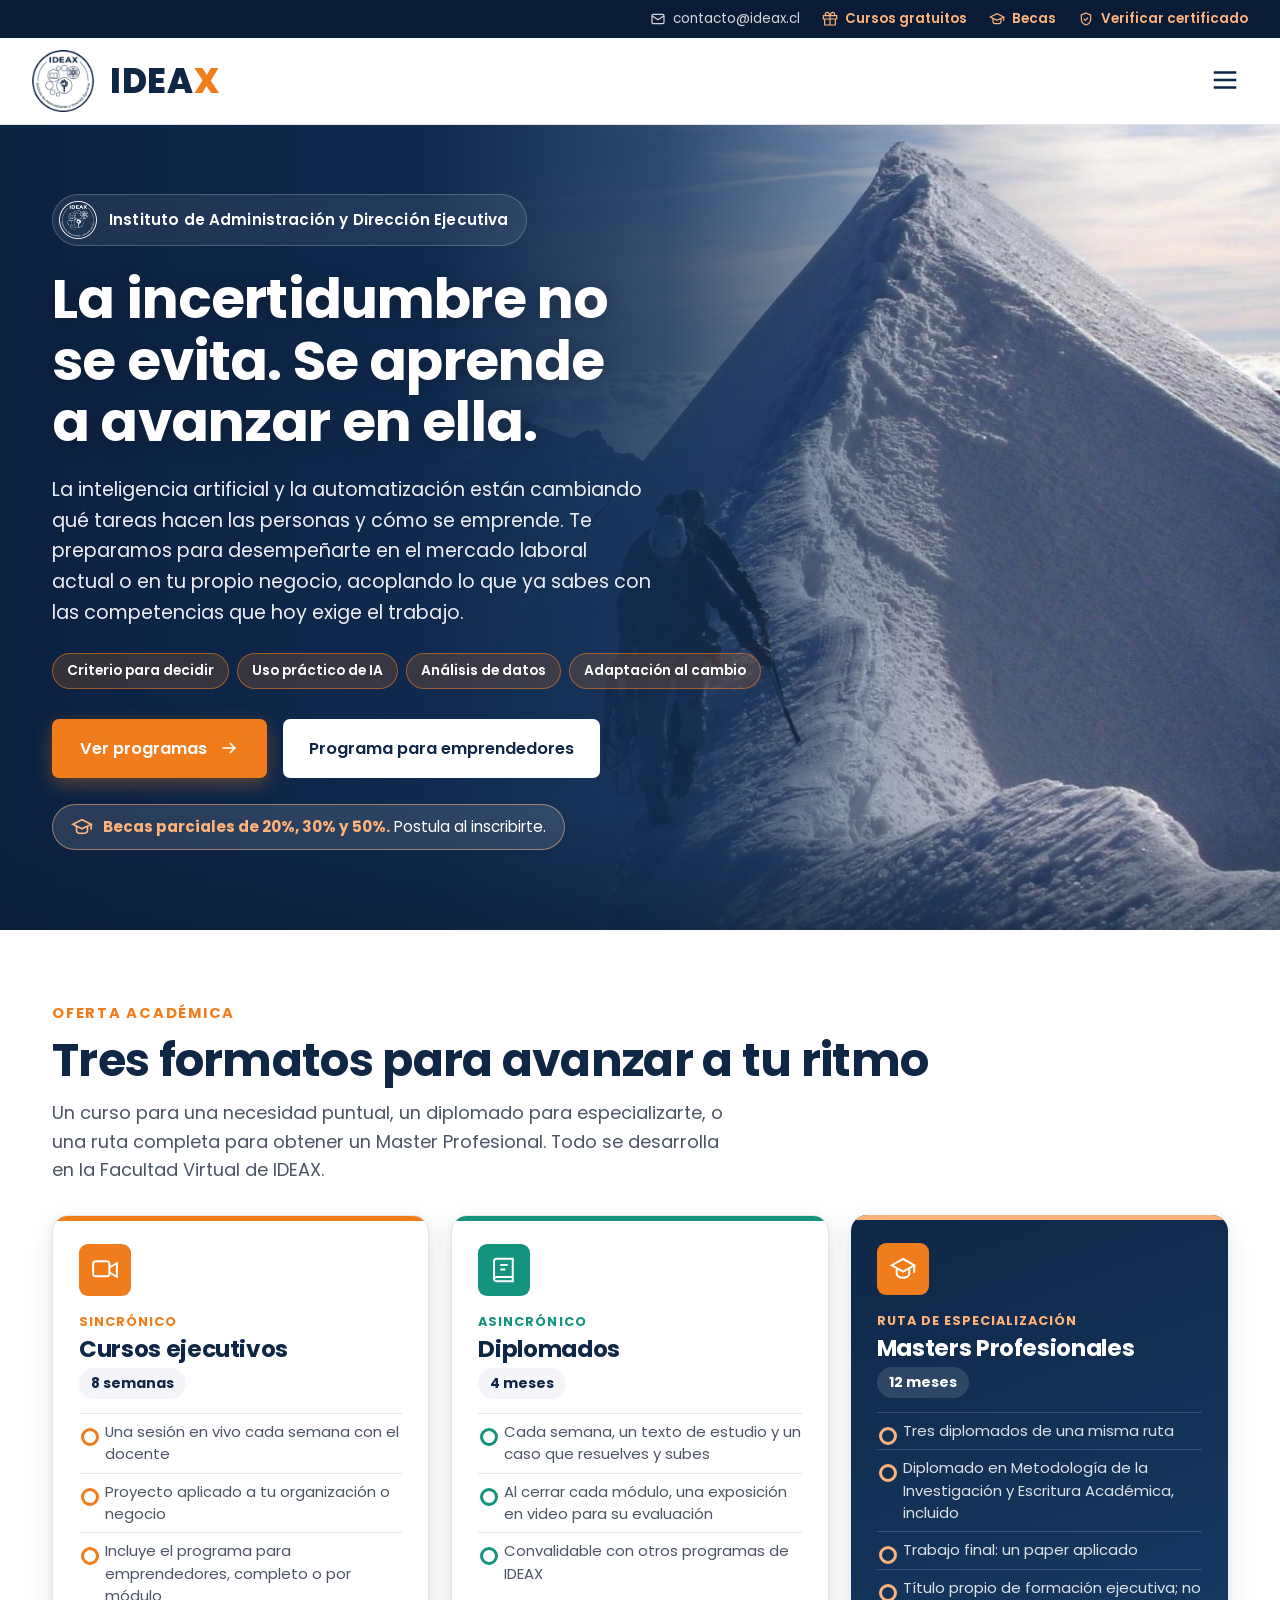
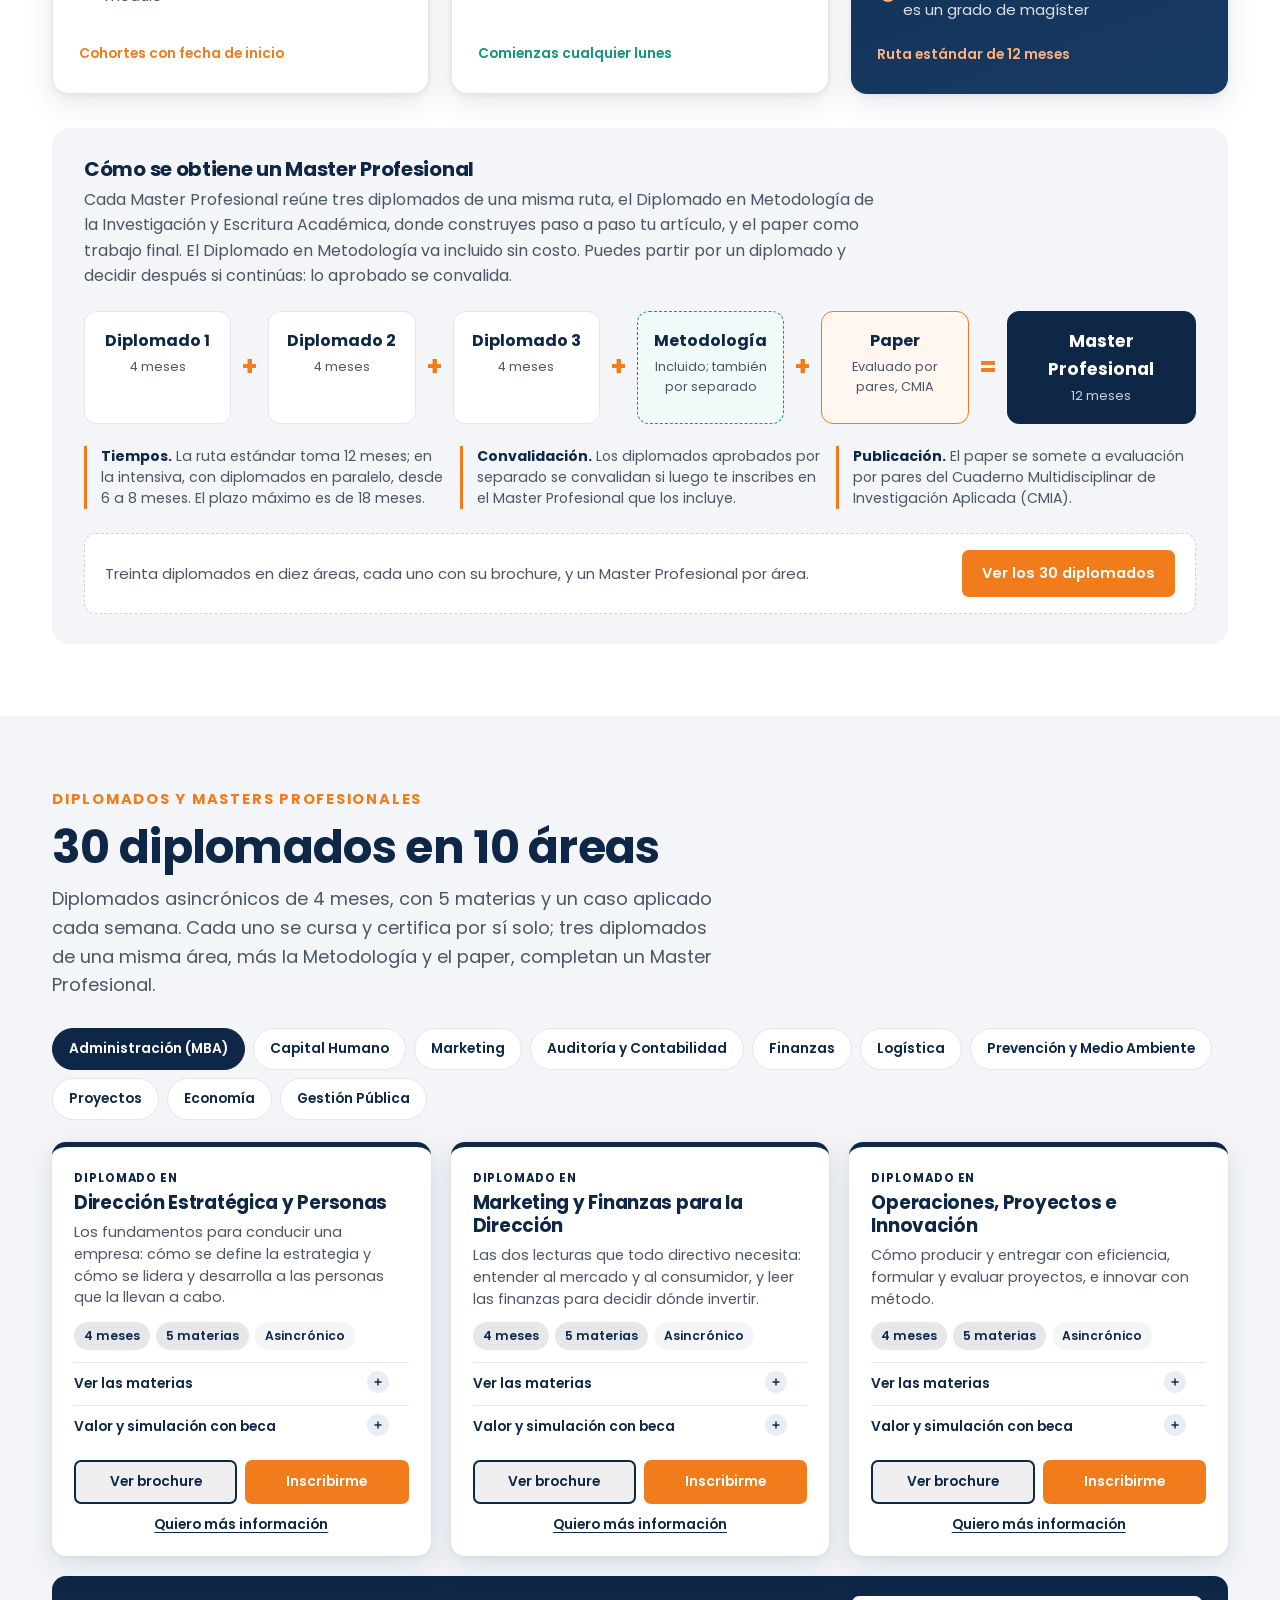
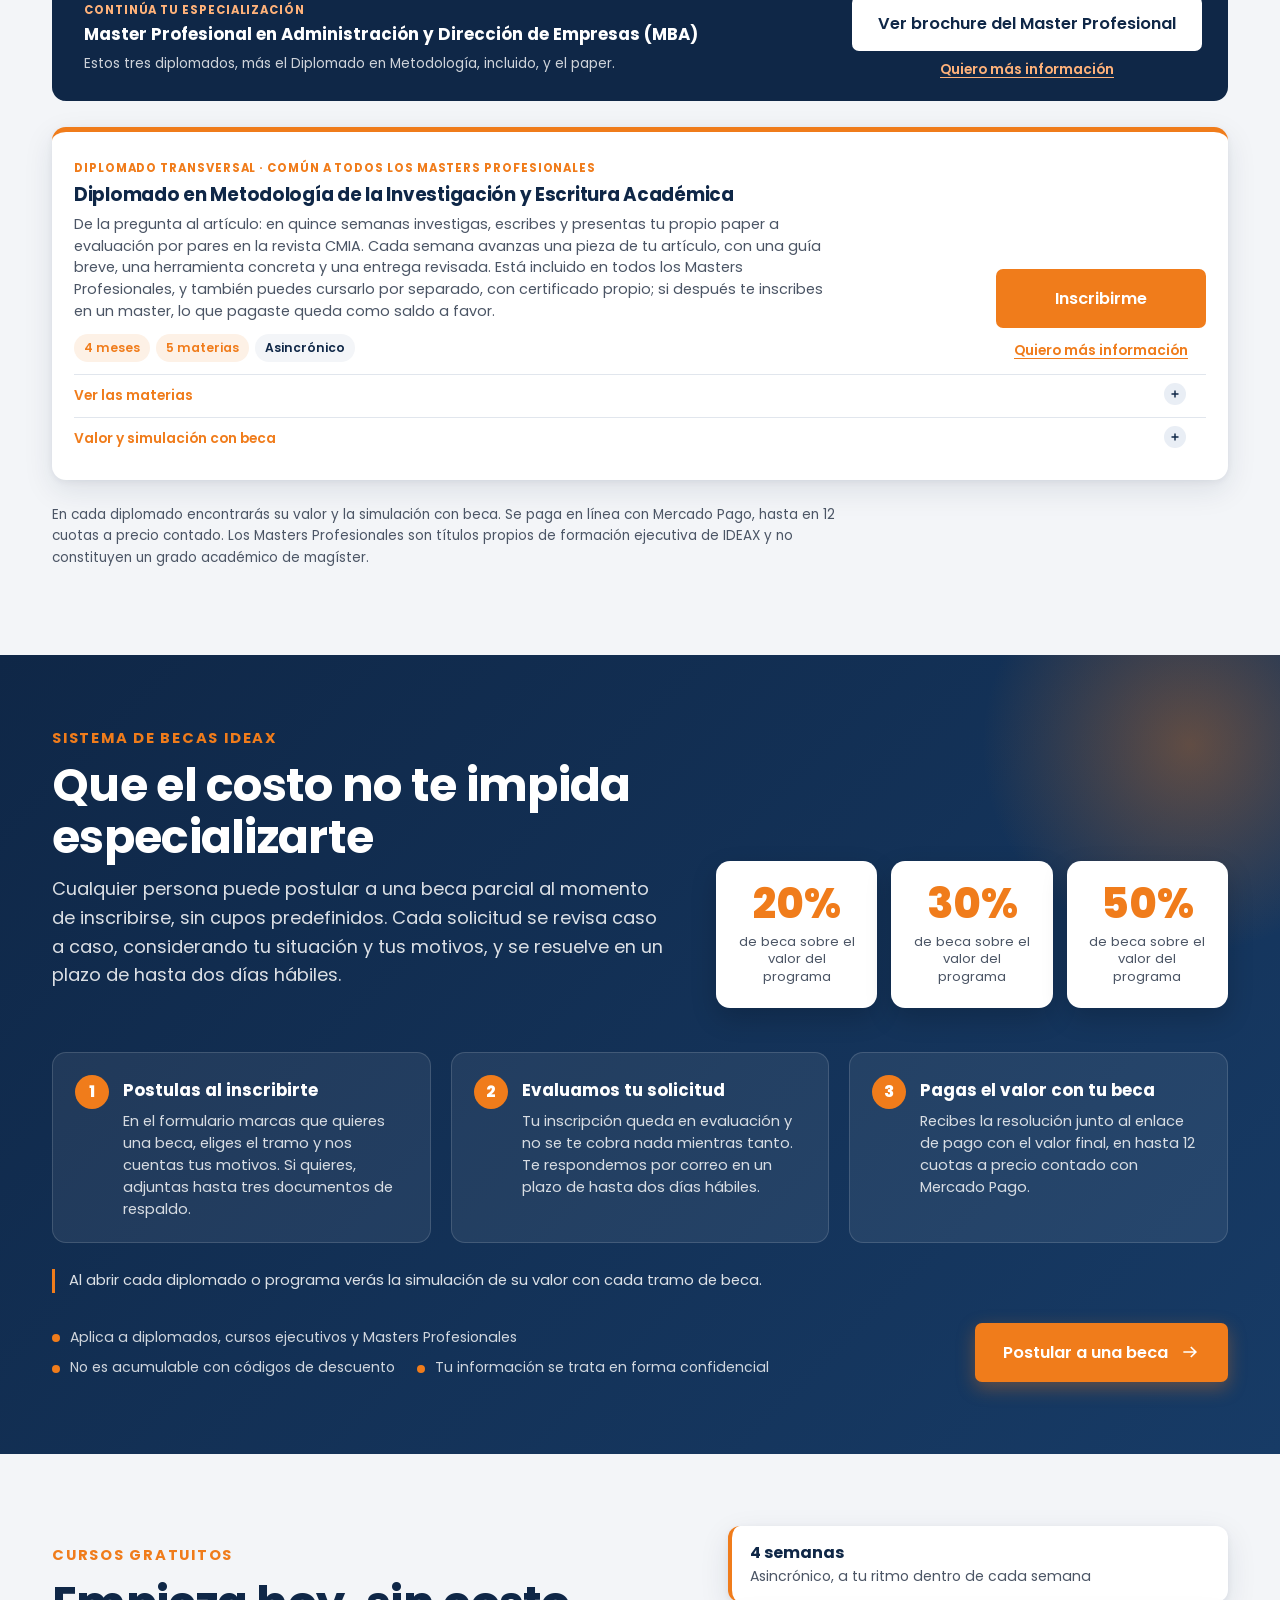
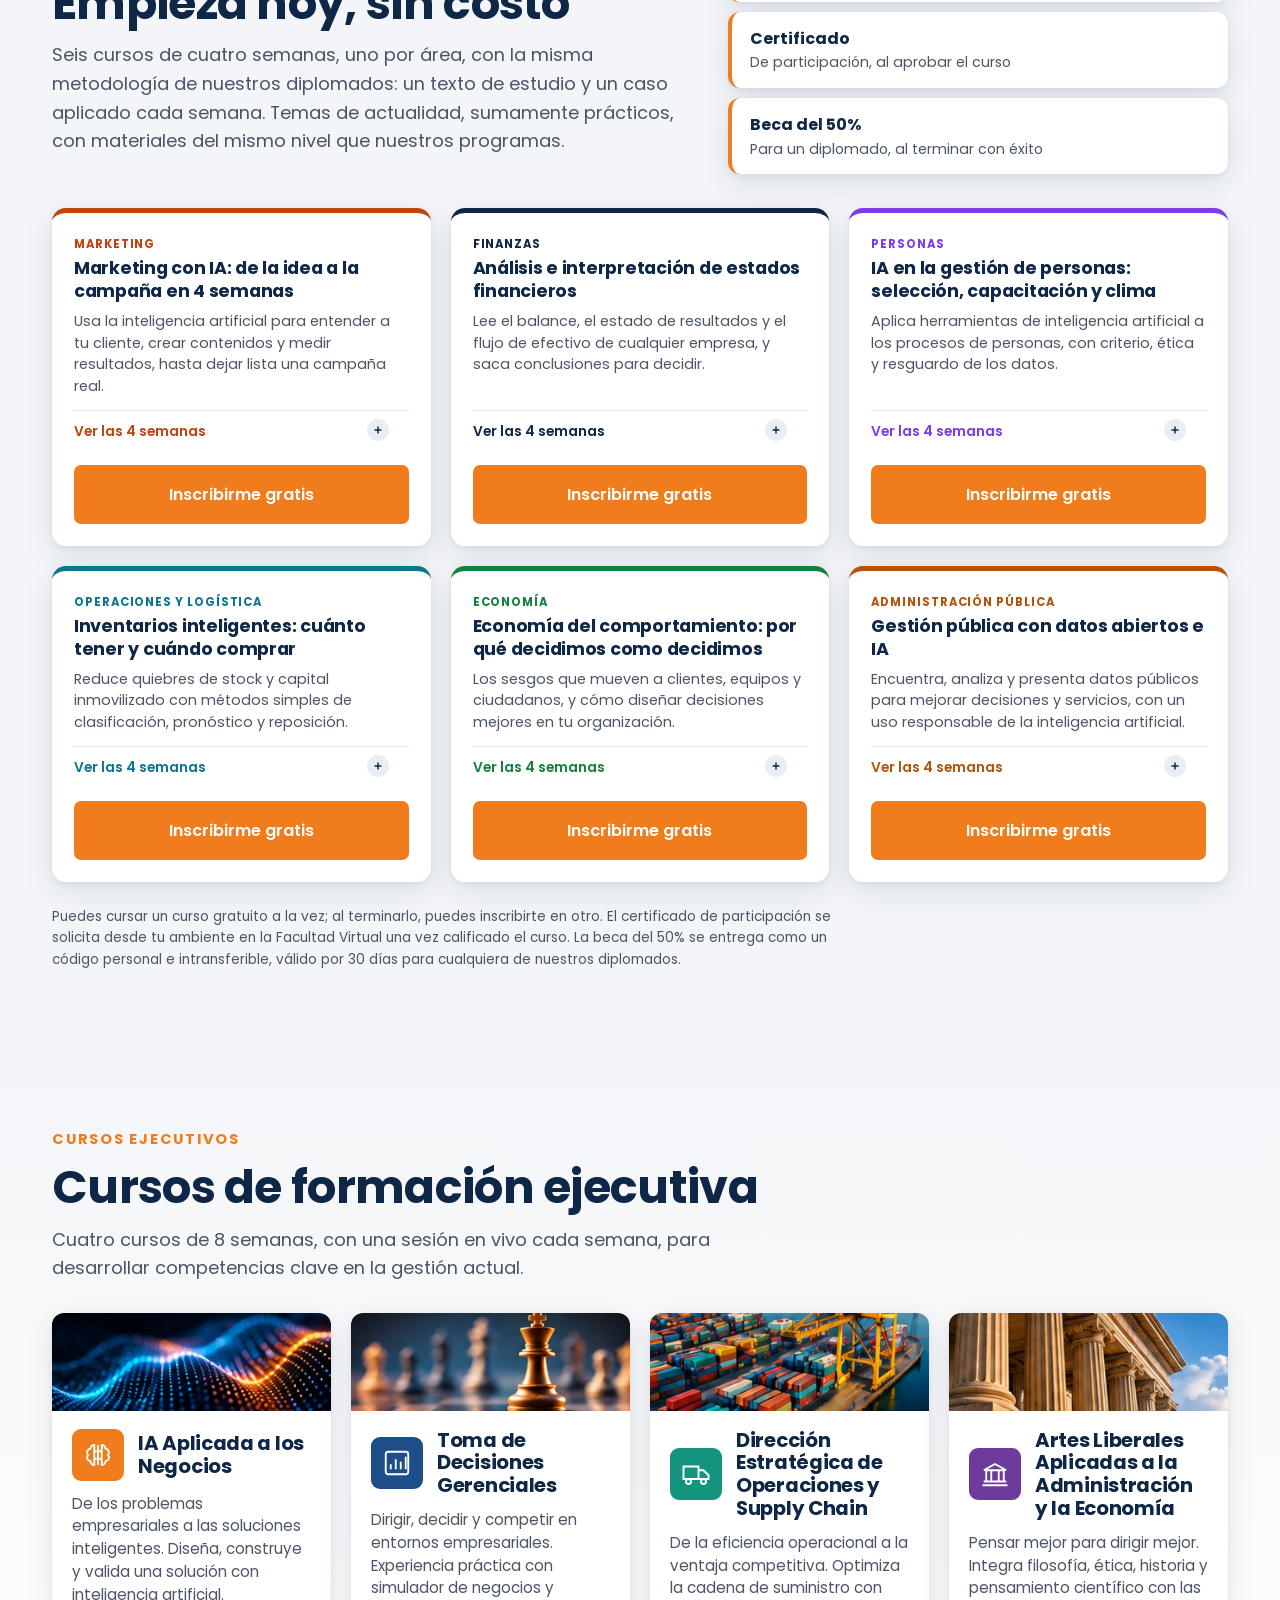
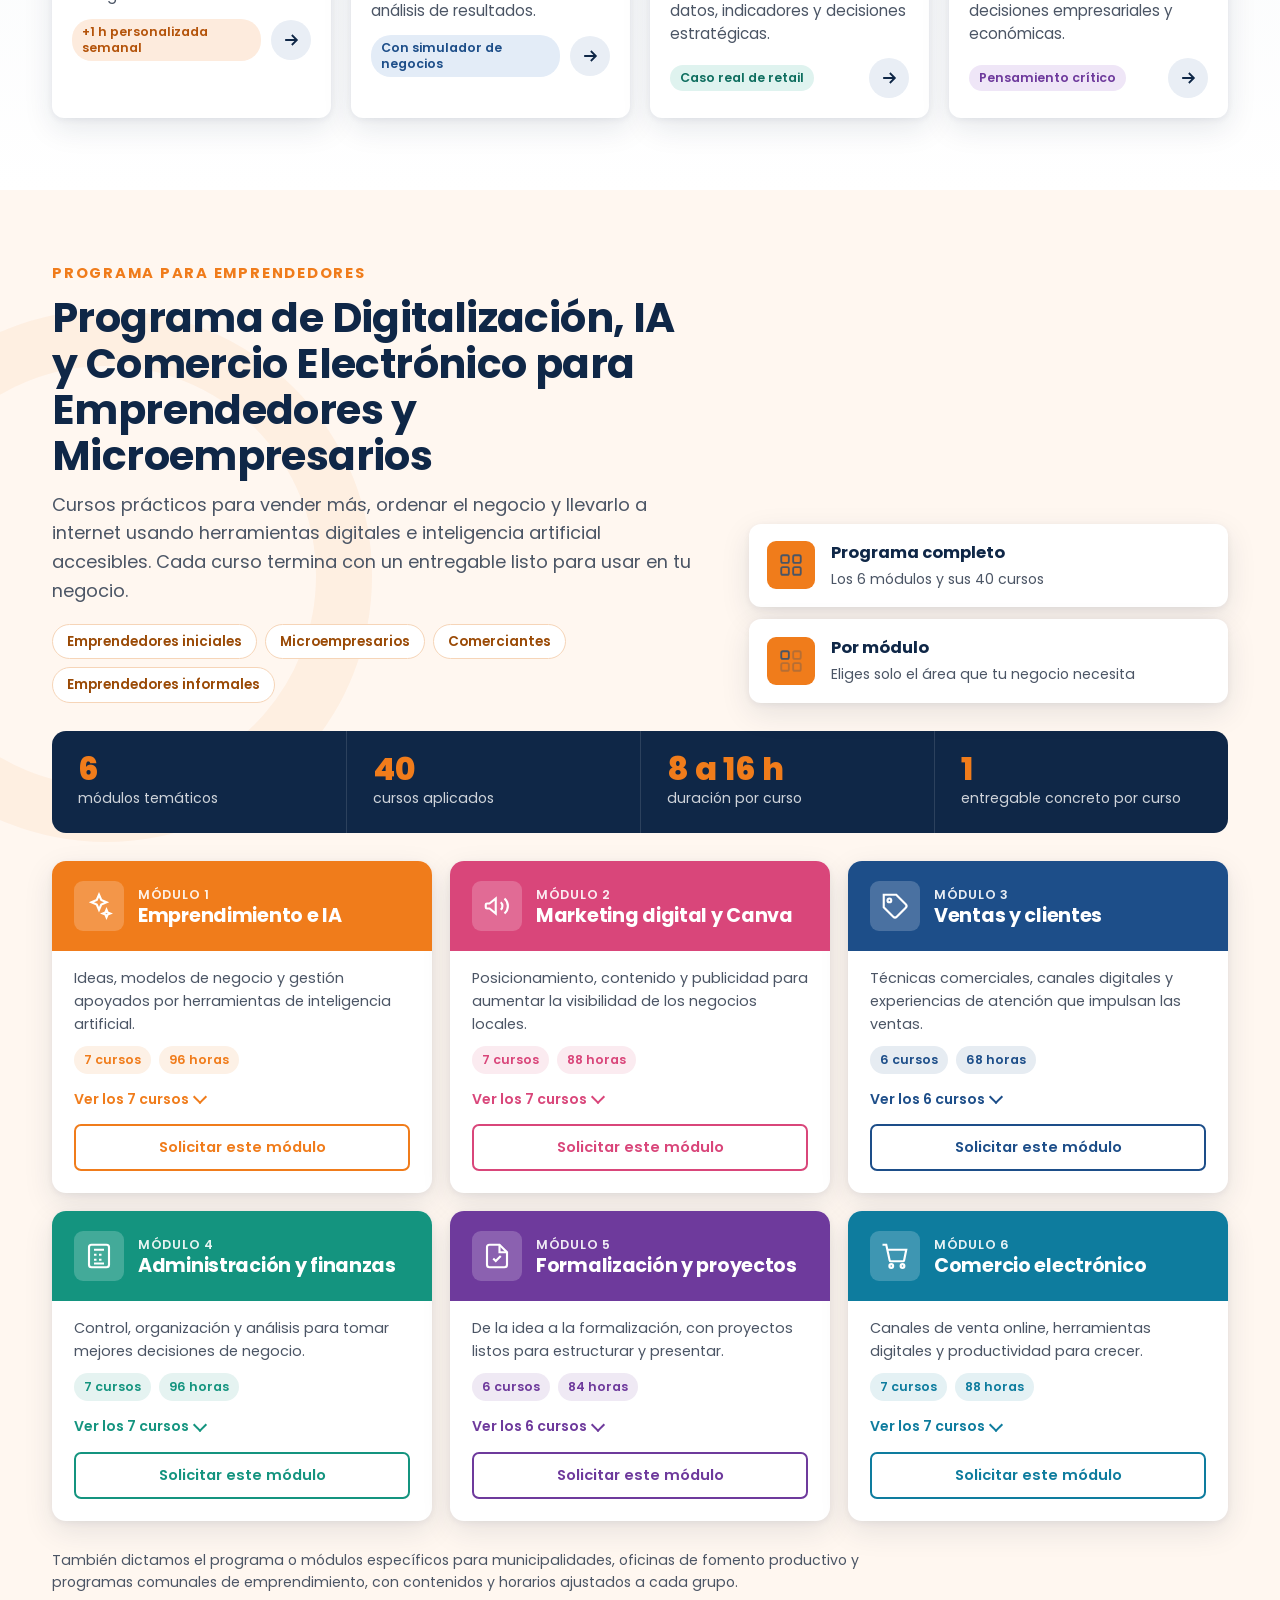
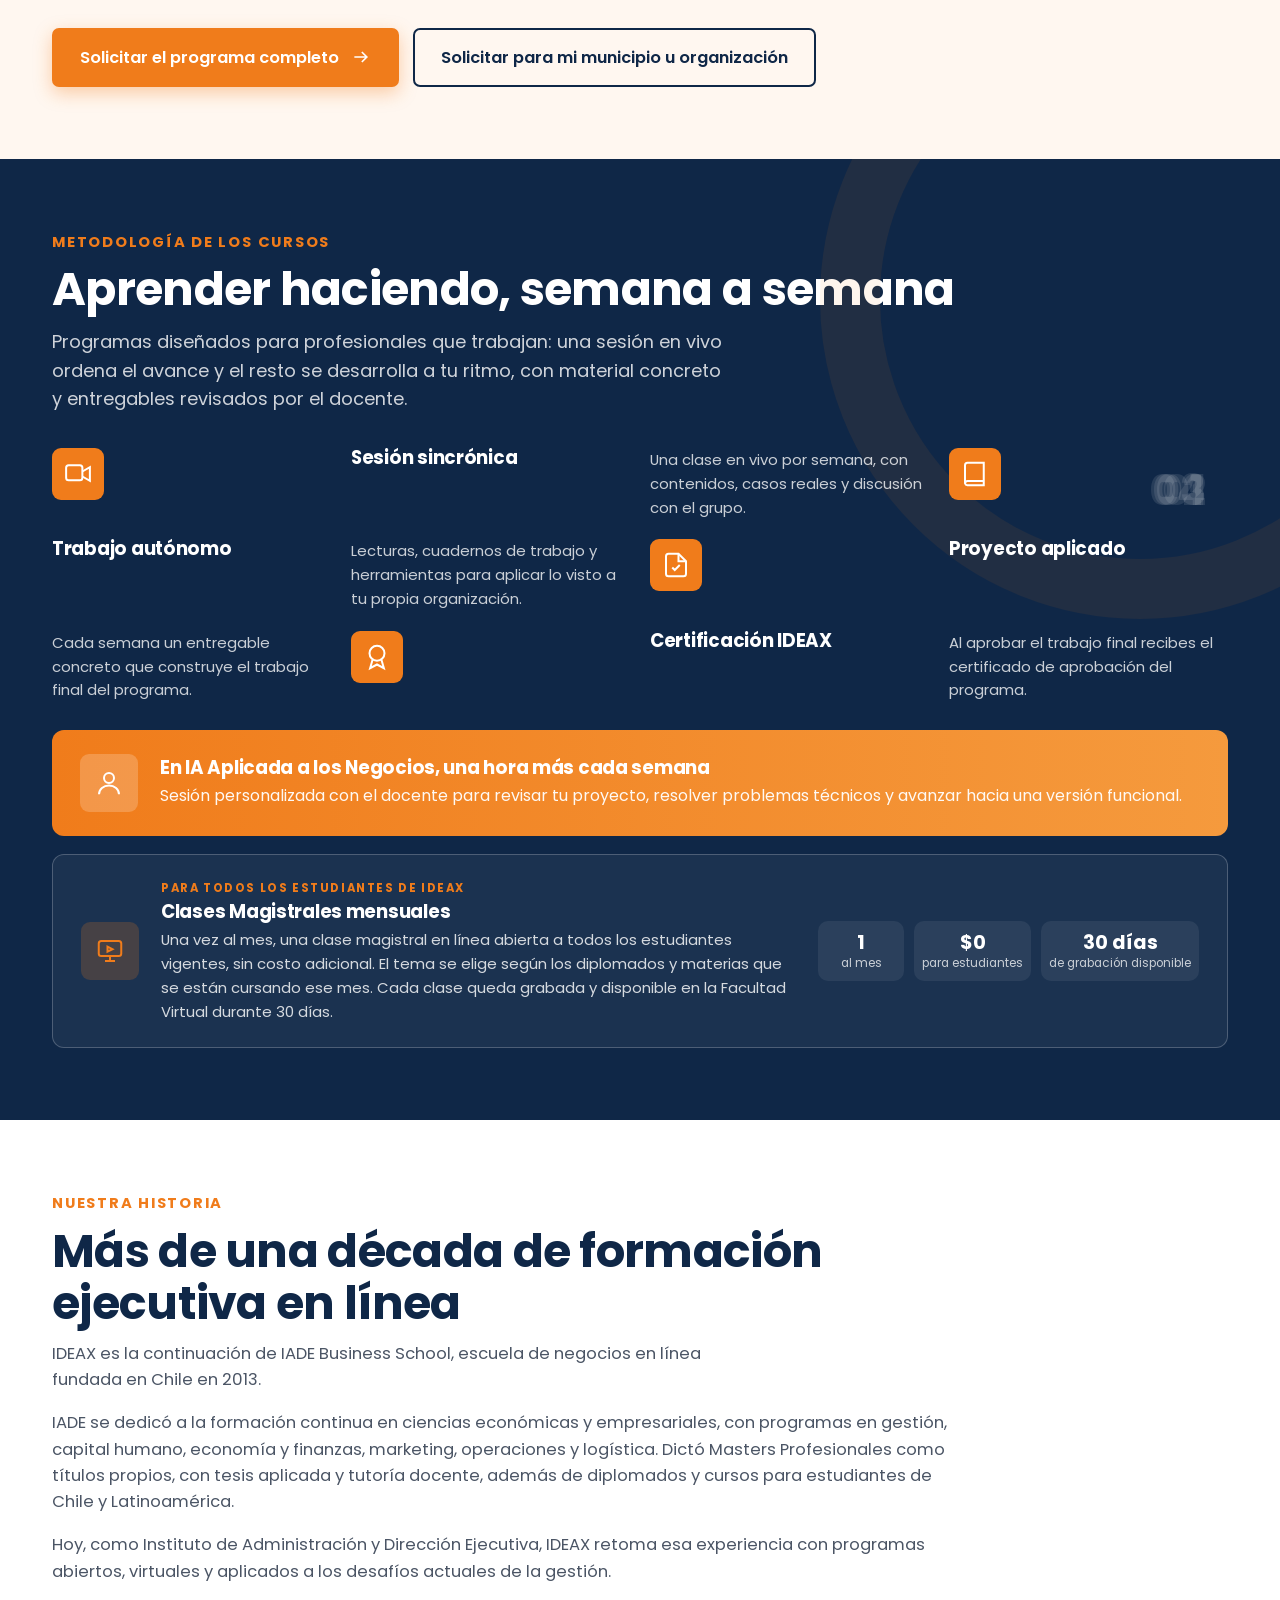
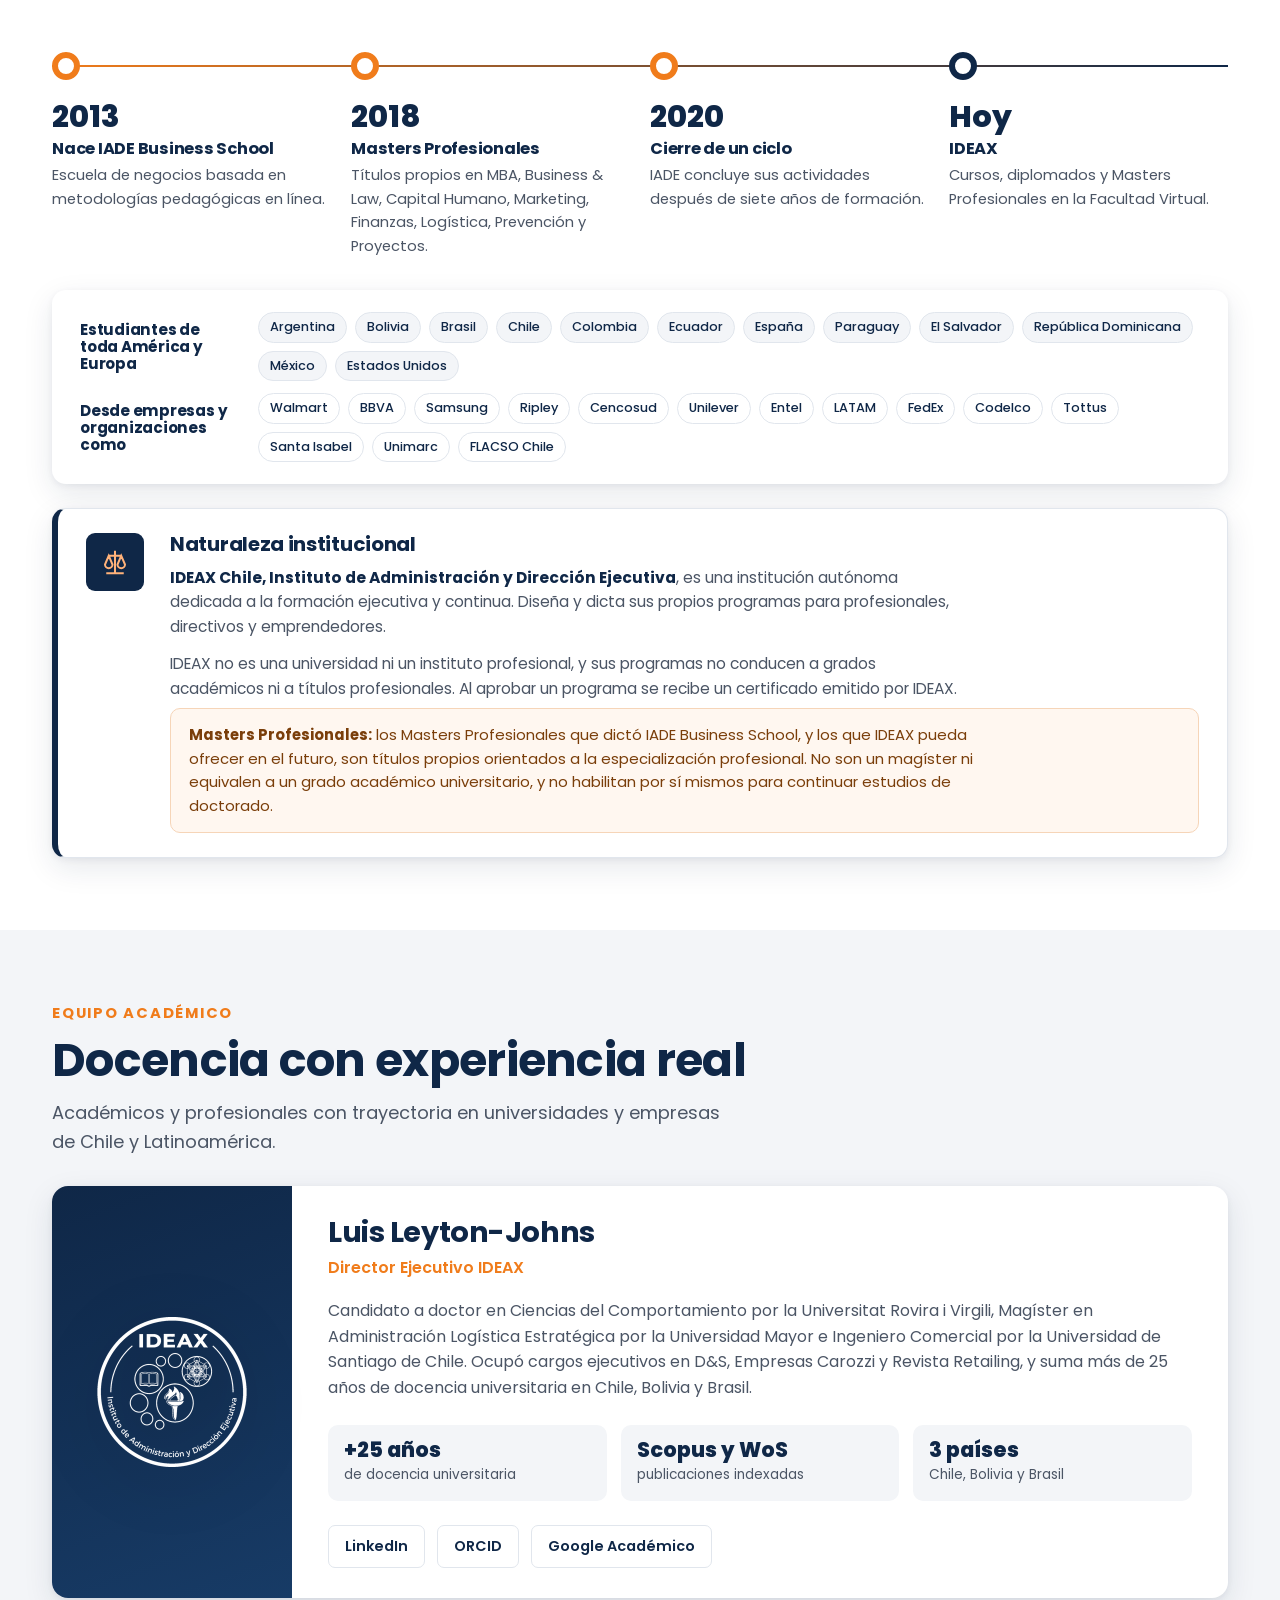
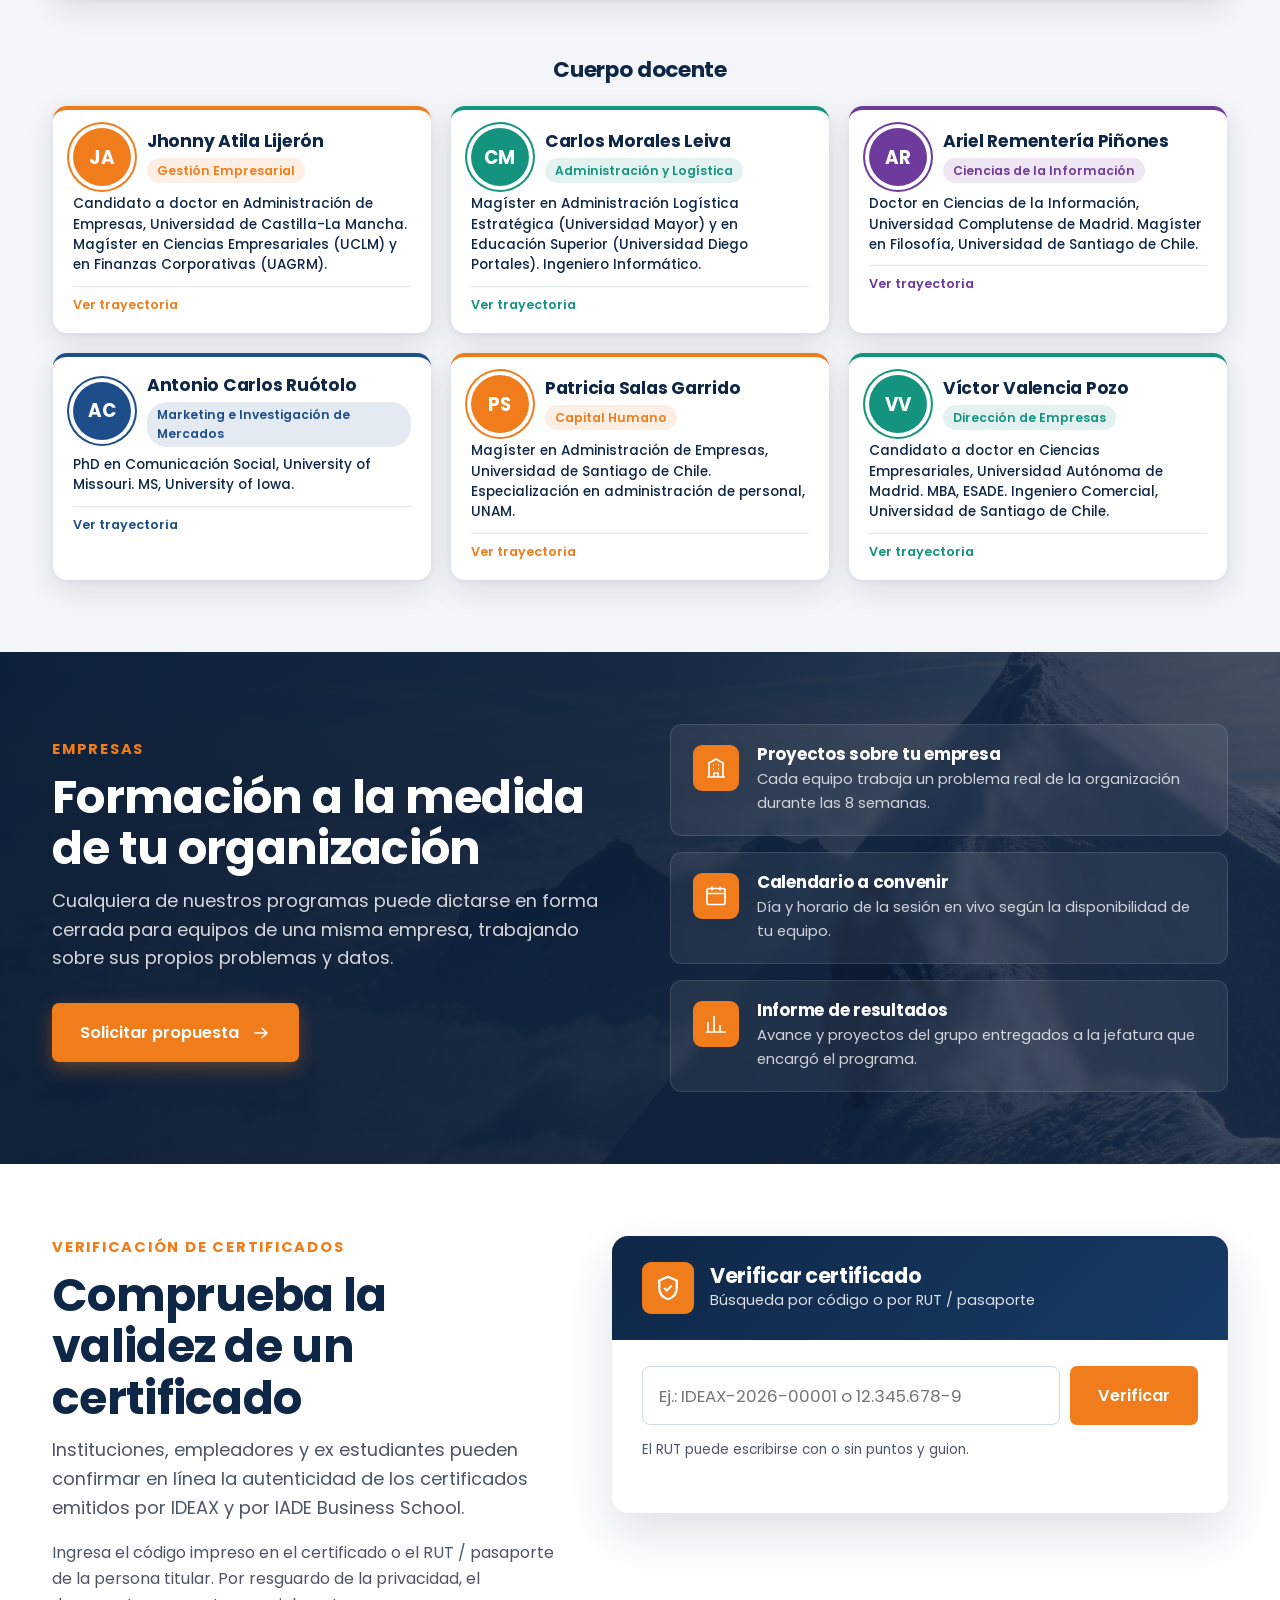
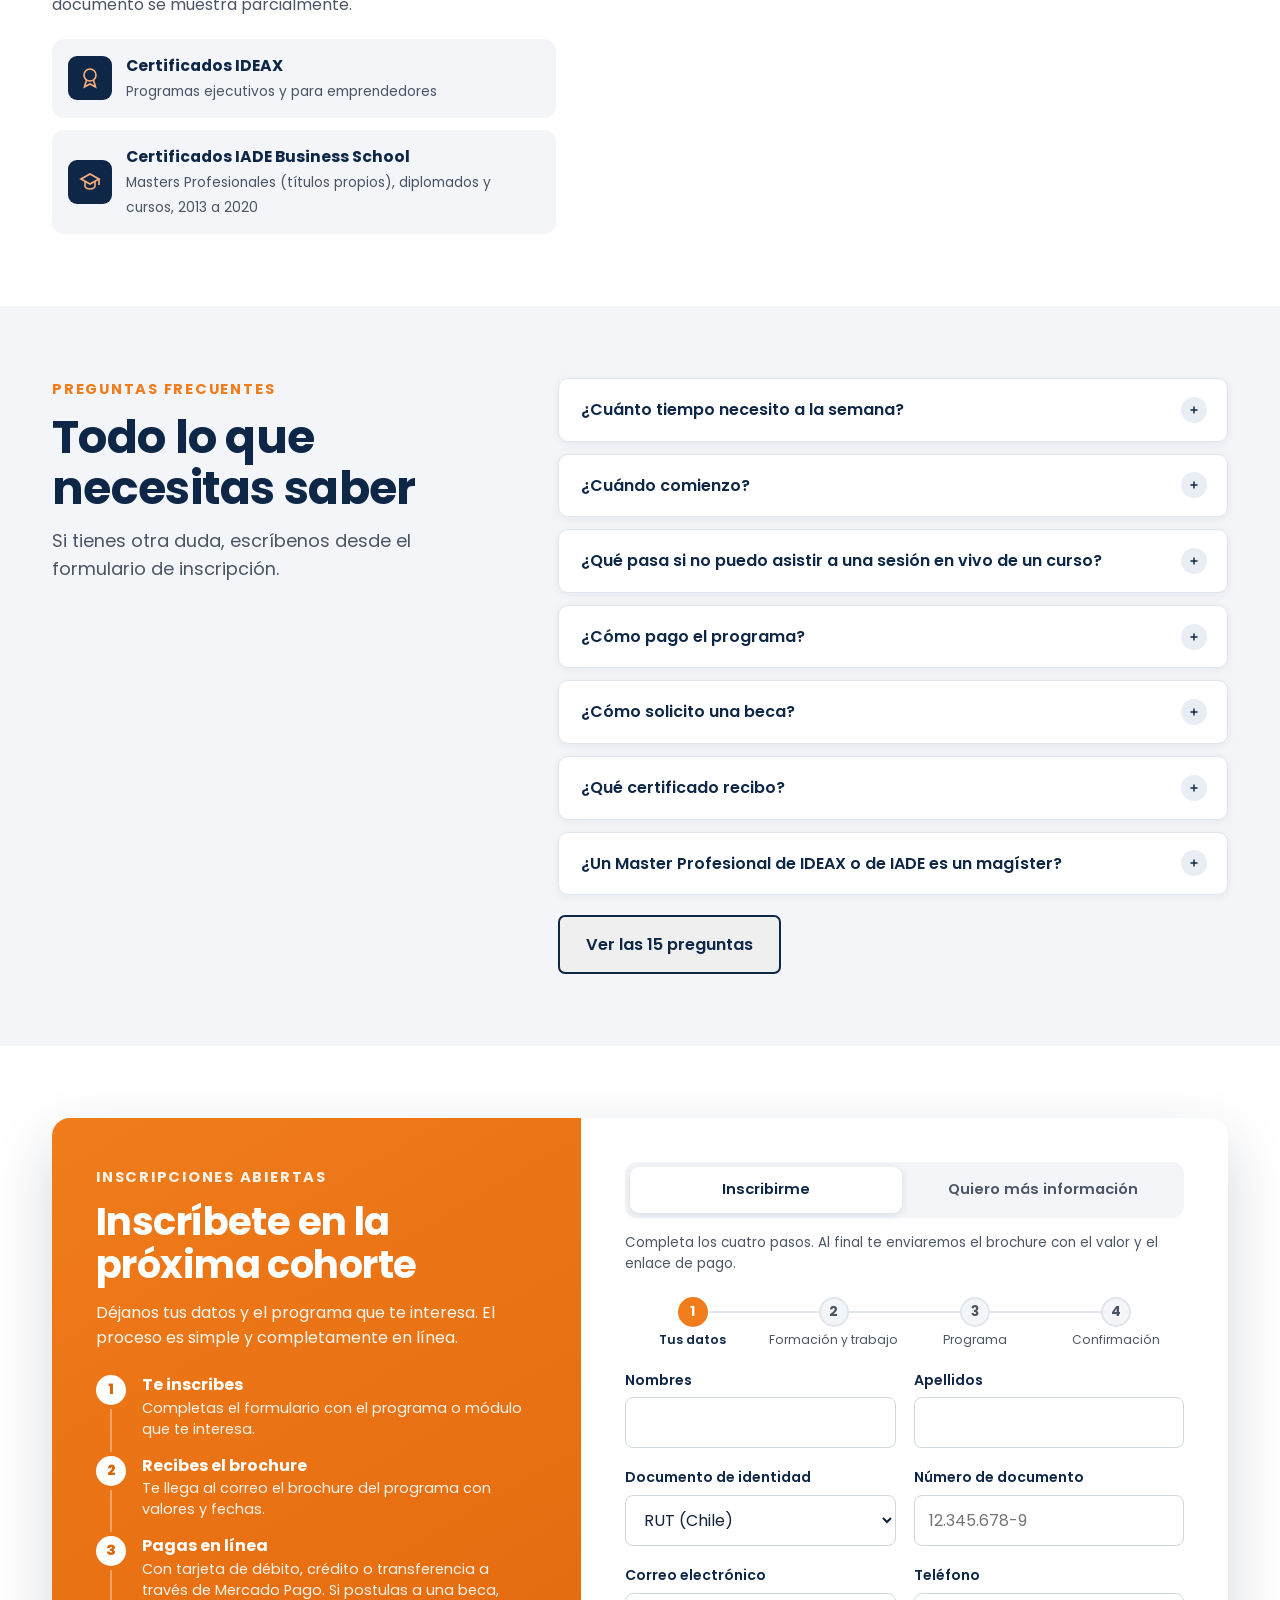
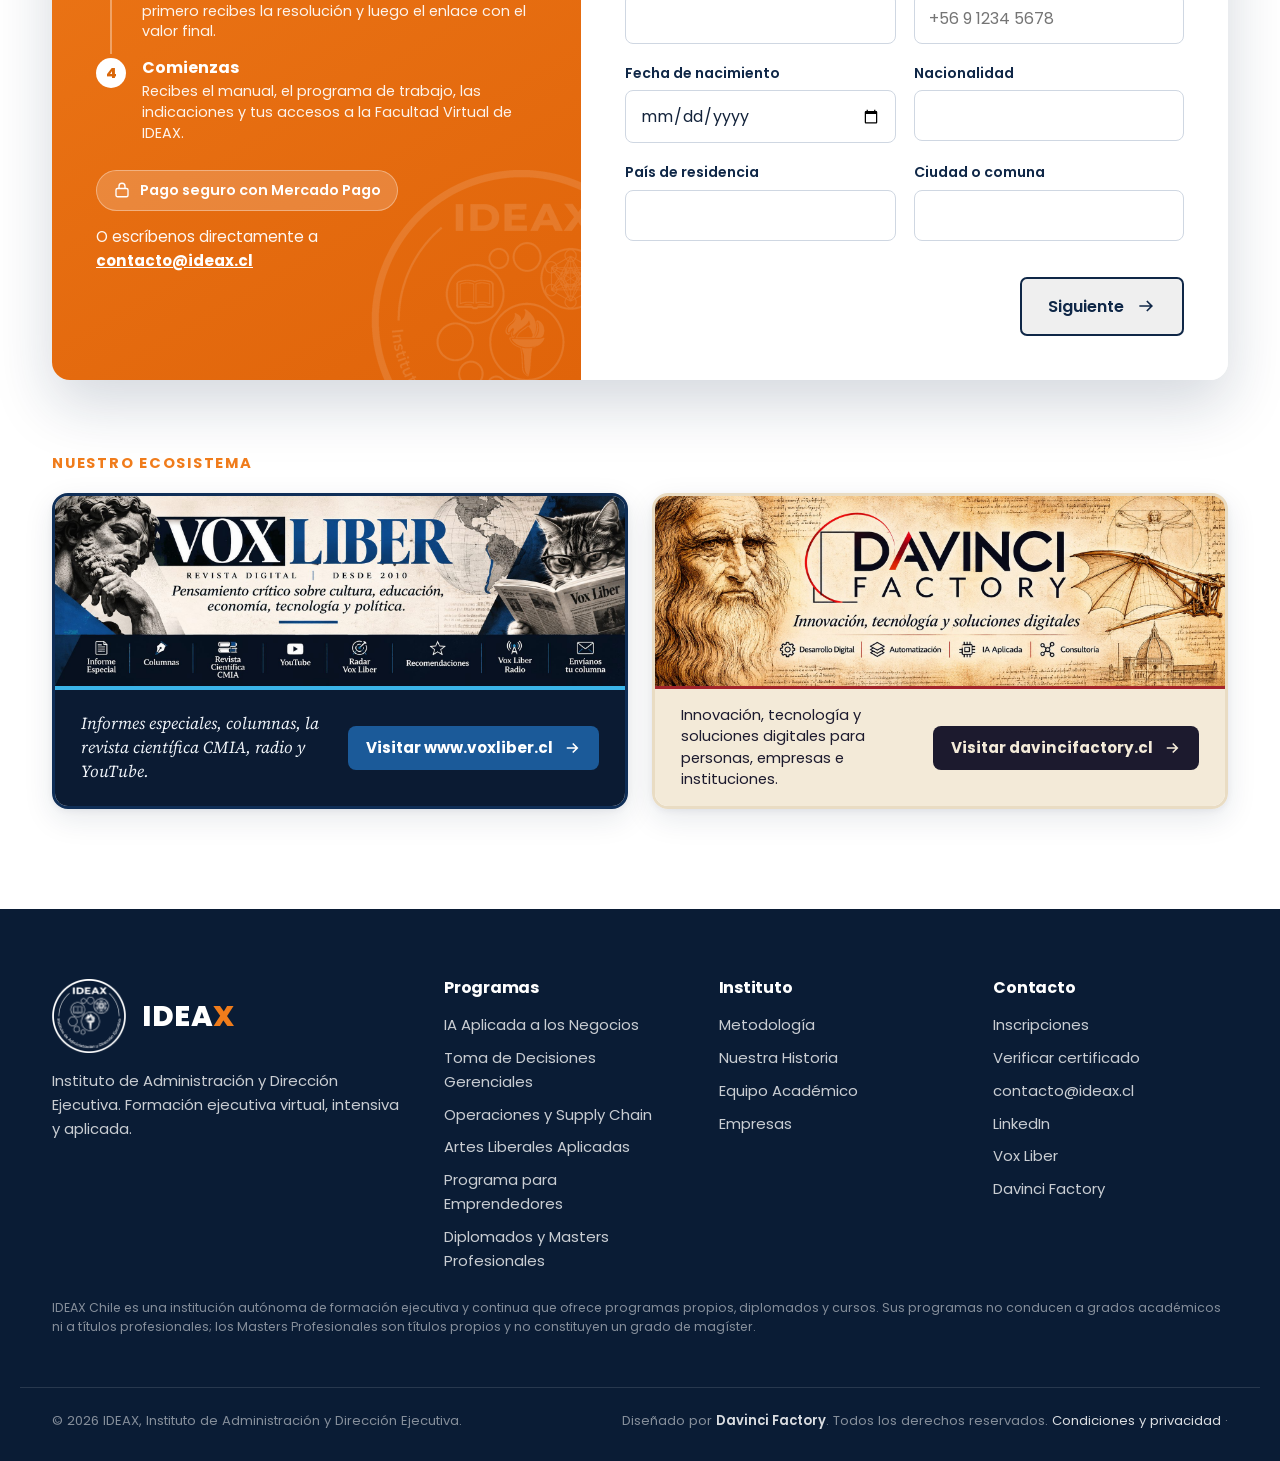
==== index.html @ 4cccb050 "Add files via upload" ====
<!DOCTYPE html>
<html lang="es-CL">
<head>
<meta charset="utf-8">
<meta name="viewport" content="width=device-width, initial-scale=1">
<title>IDEAX | Instituto de Administración y Dirección Ejecutiva</title>
<meta name="description" content="IDEAX, Instituto de Administración y Dirección Ejecutiva: diplomados, Masters Profesionales y cursos ejecutivos 100% en línea. 30 diplomados en 10 áreas, con becas parciales.">
<link rel="canonical" href="https://www.ideax.cl/">
<meta property="og:type" content="website">
<meta property="og:site_name" content="IDEAX">
<meta property="og:locale" content="es_CL">
<meta property="og:url" content="https://www.ideax.cl/">
<meta property="og:title" content="IDEAX | Diplomados y Masters Profesionales en línea">
<meta property="og:description" content="Formación ejecutiva 100% en línea: 30 diplomados en 10 áreas, Masters Profesionales y cursos ejecutivos, con becas parciales.">
<meta property="og:image" content="https://www.ideax.cl/img/og-ideax.jpg">
<meta property="og:image:secure_url" content="https://www.ideax.cl/img/og-ideax.jpg">
<meta property="og:image:type" content="image/jpeg">
<meta property="og:image:width" content="1200">
<meta property="og:image:height" content="630">
<meta property="og:image:alt" content="IDEAX, diplomados y Masters Profesionales en línea">
<meta name="twitter:card" content="summary_large_image">
<meta name="twitter:title" content="IDEAX | Diplomados y Masters Profesionales en línea">
<meta name="twitter:description" content="Formación ejecutiva 100% en línea: 30 diplomados en 10 áreas, Masters Profesionales y cursos ejecutivos.">
<meta name="twitter:image" content="https://www.ideax.cl/img/og-ideax.jpg">
<link rel="icon" href="img/favicon.png">
<link rel="preconnect" href="https://fonts.googleapis.com">
<link rel="preconnect" href="https://fonts.gstatic.com" crossorigin>
<link href="https://fonts.googleapis.com/css2?family=Poppins:wght@400;500;600;700;800&family=Source+Serif+4:ital,wght@0,600;0,700;1,600&display=swap" rel="stylesheet">
<style>
:root{
  --noche:#0F2747;
  --noche-2:#0A1C35;
  --azul:#173B66;
  --naranja:#F07C1B;
  --naranja-2:#D9670A;
  --papel:#F3F5F8;
  --tinta:#13233B;
  --gris:#4B5565;
  --linea:#E1E6ED;
  --ia:#F07C1B;
  --td:#1D4E89;
  --op:#14947F;
  --al:#6E3A9C;
  --sombra:0 10px 30px rgba(15,39,71,.10),0 2px 6px rgba(15,39,71,.06);
  --ancho:1240px;
}
*{box-sizing:border-box}
html{scroll-behavior:smooth;scroll-padding-top:90px}
@media (prefers-reduced-motion:reduce){html{scroll-behavior:auto}*{animation:none!important;transition:none!important}}
body{margin:0;font-family:Poppins,system-ui,sans-serif;color:var(--tinta);background:#fff;font-size:16px;line-height:1.6;-webkit-font-smoothing:antialiased}
img{max-width:100%;display:block}
a{color:inherit}
:focus-visible{outline:3px solid var(--naranja);outline-offset:3px;border-radius:4px}
.contenedor{max-width:var(--ancho);margin:0 auto;padding:0 32px}
h1,h2,h3,h4{margin:0;line-height:1.12;letter-spacing:-.015em}
p{margin:0 0 1em}
.ceja{display:block;color:var(--naranja);font-weight:700;font-size:.92rem;letter-spacing:.12em;text-transform:uppercase;margin-bottom:10px}
.titulo{font-size:clamp(2rem,3.6vw,2.9rem);font-weight:700;color:var(--noche)}
.bajada{font-size:1.12rem;color:var(--gris);margin-top:12px;max-width:62ch}
.seccion{padding:100px 0}
.papel{background:var(--papel)}

.btn{display:inline-flex;align-items:center;gap:12px;font:600 1.02rem Poppins,sans-serif;padding:15px 26px;border-radius:7px;text-decoration:none;border:2px solid transparent;cursor:pointer;transition:background .2s,transform .2s,box-shadow .2s,color .2s}
.btn svg{width:20px;height:20px}
.btn-naranja{background:var(--naranja);color:#fff;box-shadow:0 6px 18px rgba(240,124,27,.35)}
.btn-naranja:hover{background:var(--naranja-2);transform:translateY(-1px)}
.btn-blanco{border-color:#fff;color:#fff}
.btn-blanco:hover{background:#fff;color:var(--noche)}
.btn-noche{border-color:var(--noche);color:var(--noche)}
.btn-noche:hover{background:var(--noche);color:#fff}

/* ============ Encabezado ============ */
.encabezado{position:sticky;top:0;z-index:60;background:#fff;box-shadow:0 1px 0 var(--linea);transition:box-shadow .2s}
.encabezado.sombra{box-shadow:0 6px 24px rgba(15,39,71,.10)}
.encabezado .contenedor{display:flex;align-items:center;justify-content:space-between;height:86px;gap:24px;max-width:1340px}
.marca{display:flex;align-items:center;gap:16px;text-decoration:none;flex:none}
.marca img{width:62px;height:62px}
.marca-nombre{font-size:2.15rem;font-weight:800;letter-spacing:.02em;color:var(--noche);line-height:1}
.marca-nombre span{color:var(--naranja)}
.marca-sub{font-size:.7rem;font-weight:600;letter-spacing:.08em;text-transform:uppercase;color:var(--noche);line-height:1.45;border-left:2px solid var(--linea);padding-left:16px;max-width:190px}
.menu{display:flex;align-items:center;gap:34px}
.menu a.enlace{text-decoration:none;font-weight:500;font-size:.98rem;color:var(--tinta);position:relative;padding:8px 0;white-space:nowrap}
.menu a.enlace::after{content:"";position:absolute;left:0;right:0;bottom:-2px;height:3px;border-radius:2px;background:var(--naranja);transform:scaleX(0);transition:transform .2s}
.menu a.enlace:hover::after,.menu a.enlace.activo::after{transform:scaleX(1)}
.menu .btn{padding:11px 20px;font-size:.98rem;box-shadow:none}
.hamburguesa{display:none;background:none;border:0;color:var(--noche);cursor:pointer;padding:8px}
@media (max-width:2300px){.marca-sub{display:none}.menu{gap:24px}}
@media (max-width:1760px){.menu{gap:18px}.menu a.enlace{font-size:.94rem}}
@media (max-width:1440px){.menu{gap:13px}.menu a.enlace{font-size:.9rem}}
@media (max-width:1360px){
  .hamburguesa{display:block}
  .menu{display:none;position:absolute;top:86px;left:0;right:0;background:#fff;flex-direction:column;align-items:flex-start;padding:12px 32px 28px;gap:6px;box-shadow:0 14px 24px rgba(15,39,71,.12)}
  .menu.abierto{display:flex}
  .menu .btn{margin-top:10px}
}

/* ============ Portada ============ */
.portada{position:relative;min-height:560px;display:flex;align-items:center;color:#fff;background:var(--noche-2) url("img/portada.jpg") right center/auto 100% no-repeat;overflow:hidden}
.portada::before{content:"";position:absolute;inset:0;background:linear-gradient(90deg,#0B2140 0%,#0F2A4E 34%,rgba(18,48,86,.82) 52%,rgba(18,48,86,.25) 72%,rgba(18,48,86,0) 86%)}
.portada::after{content:"";position:absolute;inset:auto 0 0 0;height:120px;background:linear-gradient(0deg,rgba(10,28,53,.55),transparent)}
.portada .contenedor{position:relative;z-index:2;width:100%;padding-top:70px;padding-bottom:80px}
.portada .ceja{color:var(--naranja);font-size:1.02rem}
.portada h1{font-size:clamp(2.3rem,4.3vw,3.8rem);font-weight:700;max-width:16ch;text-shadow:0 2px 20px rgba(0,0,0,.25)}
.portada .lead{font-size:1.2rem;max-width:50ch;margin:22px 0 34px;color:rgba(255,255,255,.92)}
.acciones{display:flex;flex-wrap:wrap;gap:16px}
.entra{animation:entra .8s cubic-bezier(.2,.7,.2,1) both}
.entra:nth-child(2){animation-delay:.1s}.entra:nth-child(3){animation-delay:.2s}.entra:nth-child(4){animation-delay:.3s}
@keyframes entra{from{opacity:0;transform:translateY(14px)}to{opacity:1;transform:none}}
@media (min-width:1600px){.portada{background-size:auto 115%}}
@media (max-width:900px){
  .portada{min-height:auto;background-position:68% center;background-size:cover}
  .portada::before{background:linear-gradient(180deg,rgba(11,33,64,.82) 0%,rgba(11,33,64,.70) 60%,rgba(11,33,64,.35) 100%)}
}

.inst-portada{display:inline-flex;align-items:center;gap:12px;background:rgba(255,255,255,.08);border:1px solid rgba(255,255,255,.2);border-radius:40px;padding:6px 18px 6px 6px;margin-bottom:22px;backdrop-filter:blur(3px)}
.inst-portada img{width:38px;height:38px}
.inst-portada span{font-size:.95rem;font-weight:600;letter-spacing:.01em}
.competencias{display:flex;flex-wrap:wrap;gap:8px;margin:-10px 0 30px}
.competencias span{font-size:.86rem;font-weight:600;color:#fff;background:rgba(240,124,27,.18);border:1px solid rgba(240,124,27,.55);border-radius:30px;padding:6px 14px}
.entra:nth-child(5){animation-delay:.4s}
@media (max-width:600px){.inst-portada span{font-size:.8rem}.inst-portada img{width:32px;height:32px}.competencias span{font-size:.78rem}}

/* ============ Franja de formato ============ */
.franja{background:#fff;box-shadow:0 8px 24px rgba(15,39,71,.06);position:relative;z-index:3}
.franja .contenedor{display:grid;grid-template-columns:repeat(4,1fr)}
.dato{display:flex;gap:18px;align-items:center;padding:30px 26px;position:relative}
.dato+.dato::before{content:"";position:absolute;left:0;top:26px;bottom:26px;width:1px;background:var(--linea)}
.dato svg{flex:none;width:44px;height:44px;color:var(--noche)}
.dato strong{display:block;font-size:1.12rem;font-weight:700;color:var(--noche);line-height:1.2}
.dato span{display:block;font-size:.9rem;color:var(--gris);margin-top:3px}
@media (max-width:1000px){.franja .contenedor{grid-template-columns:1fr 1fr}.dato:nth-child(3)::before{display:none}.dato:nth-child(n+3){border-top:1px solid var(--linea)}}
@media (max-width:560px){.franja .contenedor{grid-template-columns:1fr}.dato::before{display:none}.dato+.dato{border-top:1px solid var(--linea)}}


/* ============ Rutas formativas ============ */
.rutas{background:#fff}
.formatos{display:grid;grid-template-columns:repeat(3,1fr);gap:22px;margin-top:44px}
.formato{border-radius:16px;padding:28px 26px;border:1px solid var(--linea);background:#fff;box-shadow:var(--sombra);display:flex;flex-direction:column;position:relative;overflow:hidden}
.formato::before{content:"";position:absolute;left:0;right:0;top:0;height:5px;background:var(--c)}
.formato .icono{background:var(--c);margin-bottom:16px}
.formato small{font-size:.8rem;font-weight:700;letter-spacing:.08em;text-transform:uppercase;color:var(--c)}
.formato h3{font-size:1.45rem;color:var(--noche);margin:4px 0 6px}
.formato .dur{align-self:flex-start;display:inline-block;font-weight:700;color:var(--noche);background:var(--papel);border-radius:20px;padding:4px 12px;font-size:.88rem;margin-bottom:14px}
.formato ul{list-style:none;margin:0;padding:0}
.formato li{position:relative;padding:7px 0 7px 26px;font-size:.93rem;color:var(--gris);line-height:1.5;border-top:1px solid var(--linea)}
.formato li::before{content:"";position:absolute;left:2px;top:14px;width:12px;height:12px;border-radius:50%;border:3px solid var(--c)}
.formato .pie-formato{margin-top:auto;padding-top:16px;font-size:.86rem;font-weight:600;color:var(--c)}
.formato-master{background:linear-gradient(160deg,var(--noche),var(--azul));border:0;color:#fff}
.formato-master h3,.formato-master .dur{color:#fff}
.formato-master .dur{background:rgba(255,255,255,.12)}
.formato-master li{color:rgba(255,255,255,.85);border-top-color:rgba(255,255,255,.14)}
.ruta-master{margin-top:34px;background:var(--papel);border-radius:18px;padding:30px 32px}
.ruta-master h3{font-size:1.25rem;color:var(--noche);margin-bottom:6px}
.ruta-master>p{color:var(--gris);margin:0 0 22px;max-width:80ch}
.ecuacion{display:flex;align-items:stretch;gap:10px;flex-wrap:wrap}
.pieza{flex:1 1 118px;background:#fff;border:1.5px solid var(--linea);border-radius:12px;padding:16px 14px;text-align:center}
.pieza b{display:block;color:var(--noche);font-size:1rem}
.pieza span{display:block;font-size:.8rem;color:var(--gris);margin-top:3px}
.pieza.paper{border-color:var(--naranja);background:#FFF7F0}
.pieza.met{border-style:dashed;border-color:#14947F;background:#F0FAF8}
.pieza.total{flex-basis:160px;background:var(--noche);border-color:var(--noche)}
.pieza.total b{color:#fff;font-size:1.08rem}
.pieza.total span{color:rgba(255,255,255,.8)}
.op{align-self:center;font-size:1.6rem;font-weight:700;color:var(--naranja);flex:0 0 auto}
.notas-ruta{display:grid;grid-template-columns:repeat(3,1fr);gap:16px;margin-top:22px}
.notas-ruta div{font-size:.88rem;color:var(--gris);line-height:1.5;padding-left:14px;border-left:3px solid var(--naranja)}
.notas-ruta b{color:var(--noche)}
.aviso-parrilla{margin-top:24px;display:flex;flex-wrap:wrap;gap:16px;align-items:center;justify-content:space-between;background:#fff;border:1px dashed #C9D3DF;border-radius:12px;padding:16px 20px}
.aviso-parrilla p{margin:0;color:var(--gris);font-size:.93rem}
.aviso-parrilla .btn{box-shadow:none;padding:11px 18px;font-size:.92rem}
@media (max-width:1000px){.formatos{grid-template-columns:1fr}.notas-ruta{grid-template-columns:1fr}}
@media (max-width:700px){.ruta-master{padding:24px 20px}.ecuacion{display:grid;grid-template-columns:repeat(3,minmax(0,1fr));gap:8px}.op{display:none}.pieza{padding:12px 8px}.pieza b{font-size:.82rem;overflow-wrap:anywhere}.pieza span{font-size:.74rem}.pieza.met,.pieza.paper,.pieza.total{grid-column:span 3}.pieza b{white-space:nowrap;overflow-wrap:normal}}


/* ============ Masters ============ */
.masters-sec{background:var(--papel)}
.grilla-masters{display:grid;grid-template-columns:repeat(4,1fr);gap:20px;margin-top:40px}
.master{background:#fff;border-radius:14px;box-shadow:var(--sombra);padding:22px 22px 18px;display:flex;flex-direction:column;border-top:5px solid var(--c);cursor:pointer;transition:transform .25s,box-shadow .25s}
.master:hover{transform:translateY(-5px);box-shadow:0 20px 42px rgba(15,39,71,.16)}
.master-cab{display:flex;align-items:center;gap:12px;margin-bottom:12px}
.master-cab .icono{background:var(--c);width:44px;height:44px}
.master-cab .icono svg{width:24px;height:24px}
.master-cab small{font-size:.74rem;font-weight:700;letter-spacing:.08em;text-transform:uppercase;color:var(--c)}
.master h3{font-size:1.12rem;color:var(--noche);line-height:1.25;margin-bottom:8px}
.master>p{font-size:.88rem;color:var(--gris);line-height:1.5;margin:0 0 14px}
.master-dips{margin-top:auto;border-top:1px solid var(--linea);padding-top:12px}
.master-dips b{display:block;font-size:.78rem;color:var(--noche);margin-bottom:6px}
.master-dips ol{list-style:none;margin:0;padding:0}
.master-dips li{display:flex;gap:8px;font-size:.83rem;color:var(--tinta);line-height:1.35;padding:4px 0}
.master-dips li span{flex:none;width:20px;height:20px;border-radius:50%;background:color-mix(in srgb,var(--c) 14%,#fff);color:var(--c);font-weight:700;font-size:.72rem;display:grid;place-items:center}
.master-pie{display:flex;justify-content:space-between;align-items:center;gap:8px;margin-top:14px;font-size:.78rem;color:var(--gris)}
.ver-brochure{font-weight:700;color:var(--c);white-space:nowrap}
.master:hover .ver-brochure{text-decoration:underline}
.nota-masters{margin-top:24px;font-size:.85rem;color:var(--gris);max-width:90ch}
@media (max-width:1150px){.grilla-masters{grid-template-columns:repeat(2,1fr)}}
@media (max-width:620px){.grilla-masters{grid-template-columns:1fr}}
#brochure .ficha-cabeza{padding:34px 40px 26px;background:var(--c)}
#brochure .ficha-cabeza::before{background:linear-gradient(135deg,rgba(10,28,53,.55),rgba(10,28,53,.1))}
.bro-datos{display:grid;grid-template-columns:repeat(4,1fr);gap:10px;margin-bottom:6px}
.bro-datos div{background:var(--papel);border-radius:10px;padding:12px 14px;font-size:.84rem;color:var(--gris);border-top:4px solid var(--c)}
.bro-datos b{display:block;color:var(--noche);font-size:.95rem}
.bro-dip{border:1px solid var(--linea);border-radius:12px;margin-bottom:12px;overflow:hidden}
.bro-dip-cab{display:flex;align-items:center;gap:12px;padding:12px 16px;background:color-mix(in srgb,var(--c) 9%,#fff)}
.bro-dip-cab span{flex:none;width:30px;height:30px;border-radius:8px;background:var(--c);color:#fff;font-weight:700;display:grid;place-items:center}
.bro-dip-cab b{color:var(--noche);font-size:.98rem}
.bro-dip-cab small{margin-left:auto;font-size:.78rem;color:var(--gris);white-space:nowrap}
.bro-dip ul{margin:0;padding:10px 16px 12px 58px;columns:2;column-gap:28px}
.bro-dip li{font-size:.88rem;color:var(--gris);padding:3px 0;break-inside:avoid}
.bro-valor{display:grid;grid-template-columns:1fr 1fr 1fr 1.6fr;gap:10px;margin:12px 0 4px}
.bro-valor div{border:1.5px solid var(--linea);border-radius:10px;padding:10px 14px;font-size:.82rem;color:var(--gris)}
.bro-valor b{display:block;color:var(--noche);font-size:1.1rem}
.bro-valor .total{background:var(--noche);border-color:var(--noche);color:rgba(255,255,255,.85)}
.bro-valor .total b{color:#FFB27A}
@media (max-width:700px){.bro-valor{grid-template-columns:1fr 1fr}.bro-valor .total{grid-column:span 2}}
.bro-semana{display:grid;grid-template-columns:repeat(4,1fr);gap:10px}
.bro-semana div{background:var(--papel);border-radius:10px;padding:12px;font-size:.84rem;color:var(--gris)}
.bro-semana b{display:block;color:var(--noche);margin-bottom:2px}
.bro-legal{font-size:.8rem;color:var(--gris);border-top:1px solid var(--linea);padding-top:14px;margin-top:22px}
@media (max-width:700px){.bro-datos,.bro-semana{grid-template-columns:1fr 1fr}.bro-dip ul{columns:1;padding-left:16px}.bro-dip-cab small{display:none}#brochure .ficha-cabeza{padding:30px 22px 22px}}
@media print{
  body.imprimiendo>*:not(#brochure){display:none!important}
  body.imprimiendo #brochure{position:static;display:block;max-width:none;width:100%;max-height:none;box-shadow:none;border-radius:0;margin:0;overflow:visible}
  body.imprimiendo .no-imprimir{display:none!important}
  body.imprimiendo *{-webkit-print-color-adjust:exact;print-color-adjust:exact}
  body.imprimiendo .bro-dip,body.imprimiendo .bro-semana,body.imprimiendo .bro-datos{break-inside:avoid}
  body.imprimiendo #brochure{zoom:.8}
  body.imprimiendo #brochure h4{break-after:avoid;page-break-after:avoid}
  body.imprimiendo #brochure h4 + p{break-before:avoid}
  body.imprimiendo #brochure::backdrop{background:#fff!important;display:none}
  html:has(body.imprimiendo),body.imprimiendo{background:#fff!important}
  @page{size:A4;margin:10mm}
}

/* ============ Programas ============ */
.programas{background:linear-gradient(180deg,var(--papel),#fff)}
.grilla-programas{display:grid;grid-template-columns:repeat(4,1fr);gap:20px;margin-top:44px}
.programa{background:#fff;border-radius:12px;overflow:hidden;box-shadow:var(--sombra);display:flex;flex-direction:column;transition:transform .25s,box-shadow .25s;cursor:pointer}
.programa:hover{transform:translateY(-6px);box-shadow:0 22px 44px rgba(15,39,71,.16)}
.programa-foto{aspect-ratio:3/1.05;overflow:hidden}
.programa-foto img{width:100%;height:100%;object-fit:cover;transition:transform .5s}
.programa:hover .programa-foto img{transform:scale(1.05)}
.programa-cuerpo{padding:18px 20px 20px;display:flex;flex-direction:column;flex:1}
.programa-titulo{display:flex;gap:14px;align-items:center;margin-bottom:12px}
.icono{flex:none;width:52px;height:52px;border-radius:9px;display:grid;place-items:center;color:#fff}
.icono svg{width:30px;height:30px}
.programa h3{font-size:1.24rem;font-weight:700;color:var(--noche);line-height:1.15}
.programa p{color:var(--gris);font-size:.95rem;line-height:1.5;margin:0}
.programa-pie{margin-top:auto;padding-top:16px;display:flex;align-items:center;justify-content:space-between;gap:10px}
.sello-extra{font-size:.78rem;font-weight:600;padding:5px 10px;border-radius:20px;line-height:1.3}
.flecha{flex:none;width:40px;height:40px;border-radius:50%;background:#E9EEF5;color:var(--noche);display:grid;place-items:center;border:0;cursor:pointer;transition:background .2s,color .2s}
.programa:hover .flecha{background:var(--naranja);color:#fff}
.flecha svg{width:20px;height:20px}
@media (max-width:1100px){.grilla-programas{grid-template-columns:1fr 1fr}}
@media (max-width:620px){.grilla-programas{grid-template-columns:1fr}}


/* ============ Programa Emprendedores ============ */
.emprende{background:#FFF7F0;position:relative;overflow:hidden}
.emprende::before{content:"";position:absolute;left:-160px;top:120px;width:420px;height:420px;border-radius:50%;border:56px solid rgba(240,124,27,.07)}
.emprende .contenedor{position:relative}
.emprende-cabeza{display:grid;grid-template-columns:1.15fr .85fr;gap:48px;align-items:end}
.emprende-cabeza .titulo{font-size:clamp(1.9rem,3.2vw,2.6rem)}
.publico{display:flex;flex-wrap:wrap;gap:8px;margin-top:18px}
.publico span{background:#fff;border:1px solid #F6D5B8;color:#9A4A06;font-weight:600;font-size:.85rem;padding:6px 14px;border-radius:30px}
.modalidades{display:grid;gap:12px}
.modalidad{display:flex;gap:16px;align-items:center;background:#fff;border-radius:12px;padding:16px 18px;box-shadow:var(--sombra)}
.modalidad .icono{background:var(--naranja);width:48px;height:48px}
.modalidad .icono svg{width:26px;height:26px}
.modalidad b{display:block;color:var(--noche);font-size:1.02rem}
.modalidad span{font-size:.88rem;color:var(--gris)}
.cifras-emp{display:flex;flex-wrap:wrap;gap:0;margin-top:40px;background:var(--noche);border-radius:14px;color:#fff;overflow:hidden}
.cifra{flex:1 1 160px;padding:22px 26px;border-left:1px solid rgba(255,255,255,.12)}
.cifra:first-child{border-left:0}
.cifra strong{display:block;font-size:2rem;font-weight:800;color:var(--naranja);line-height:1}
.cifra span{font-size:.88rem;color:rgba(255,255,255,.8)}
.modulos{display:grid;grid-template-columns:repeat(3,1fr);gap:22px;margin-top:40px}
.modulo{background:#fff;border-radius:14px;box-shadow:var(--sombra);overflow:hidden;display:flex;flex-direction:column}
.modulo-cabeza{background:var(--c);color:#fff;padding:20px 22px;display:flex;gap:14px;align-items:center;position:relative}
.modulo-cabeza .icono{background:rgba(255,255,255,.2);width:50px;height:50px}
.modulo-cabeza small{display:block;font-size:.78rem;font-weight:600;opacity:.9;letter-spacing:.06em;text-transform:uppercase}
.modulo-cabeza h3{font-size:1.2rem;font-weight:700}
.modulo-desc{padding:16px 22px 4px;font-size:.9rem;color:var(--gris);margin:0}
.modulo-meta{display:flex;gap:8px;padding:6px 22px 10px}
.modulo-meta span{font-size:.78rem;font-weight:600;color:var(--c);background:color-mix(in srgb,var(--c) 11%,#fff);padding:4px 10px;border-radius:20px}
.cursos{list-style:none;margin:0;padding:0 22px 18px}
.curso{display:grid;grid-template-columns:1fr auto;gap:2px 12px;padding:11px 0;border-top:1px solid var(--linea)}
.curso b{font-size:.9rem;color:var(--noche);font-weight:600;line-height:1.35}
.curso em{font-style:normal;font-size:.78rem;font-weight:700;color:var(--c);white-space:nowrap;padding-top:2px}
.curso span{grid-column:1/-1;font-size:.8rem;color:var(--gris);line-height:1.4}
.curso span::before{content:"Entregable: ";font-weight:600;color:#6B7684}
.modulo-pie{margin-top:auto;padding:0 22px 22px}
.modulo-pie .btn{width:100%;justify-content:center;padding:11px 16px;font-size:.92rem;box-shadow:none;border-color:var(--c);color:var(--c)}
.modulo-pie .btn:hover{background:var(--c);color:#fff}
.nota-emp{margin-top:28px;font-size:.88rem;color:var(--gris);max-width:90ch}
.cta-emp{margin-top:34px;display:flex;flex-wrap:wrap;gap:14px;align-items:center}
@media (max-width:1100px){.modulos{grid-template-columns:1fr 1fr}.emprende-cabeza{grid-template-columns:1fr;gap:28px}}
@media (max-width:680px){.modulos{grid-template-columns:1fr}.cifra{flex-basis:50%;border-left:0;border-top:1px solid rgba(255,255,255,.12)}.cifra:nth-child(-n+2){border-top:0}}

/* ============ Metodología ============ */
.metodologia{background:var(--noche);color:#fff;position:relative;overflow:hidden}
.metodologia::before{content:"";position:absolute;right:-180px;top:-180px;width:520px;height:520px;border-radius:50%;border:60px solid rgba(240,124,27,.08)}
.metodologia .titulo{color:#fff}
.metodologia .bajada{color:rgba(255,255,255,.8)}
.pasos{display:grid;grid-template-columns:repeat(4,1fr);gap:20px;margin-top:50px;position:relative}
.paso{background:rgba(255,255,255,.06);border:1px solid rgba(255,255,255,.12);border-radius:12px;padding:28px 24px;position:relative}
.paso .num{position:absolute;top:22px;right:22px;font-size:2.6rem;font-weight:800;color:rgba(255,255,255,.10);line-height:1}
.paso .icono{background:var(--naranja);margin-bottom:18px}
.paso h3{font-size:1.15rem;margin-bottom:8px}
.paso p{font-size:.93rem;color:rgba(255,255,255,.78);margin:0}
.destacado-ia{margin-top:28px;display:flex;gap:22px;align-items:center;background:linear-gradient(90deg,var(--naranja),#F59A3D);border-radius:12px;padding:24px 28px}
.destacado-ia .icono{background:rgba(255,255,255,.2);width:58px;height:58px}
.destacado-ia h3{font-size:1.15rem;margin-bottom:4px}
.destacado-ia p{margin:0;color:rgba(255,255,255,.95)}
.clases-magistrales{margin-top:18px;display:grid;grid-template-columns:auto 1fr auto;gap:22px;align-items:center;border:1.5px solid rgba(255,255,255,.22);background:rgba(255,255,255,.05);border-radius:12px;padding:24px 28px}
.clases-magistrales .icono{background:rgba(240,124,27,.2);color:var(--naranja);width:58px;height:58px}
.clases-magistrales small{display:block;font-size:.72rem;letter-spacing:1.6px;text-transform:uppercase;font-weight:700;color:var(--naranja);margin-bottom:4px}
.clases-magistrales h3{font-size:1.15rem;margin-bottom:6px;color:#fff}
.clases-magistrales p{margin:0;color:rgba(255,255,255,.82);font-size:.93rem}
.clases-magistrales ul{list-style:none;margin:0;padding:0;display:flex;gap:10px}
.clases-magistrales li{text-align:center;min-width:86px;background:rgba(255,255,255,.07);border-radius:10px;padding:10px 8px;font-size:.74rem;color:rgba(255,255,255,.75);line-height:1.3}
.clases-magistrales li b{display:block;font-size:1.2rem;color:#fff}
@media (max-width:900px){.clases-magistrales{grid-template-columns:auto 1fr}.clases-magistrales ul{grid-column:1/-1}}
@media (max-width:560px){.clases-magistrales{grid-template-columns:1fr;padding:22px}.clases-magistrales li{flex:1;min-width:0}}
@media (max-width:1000px){.pasos{grid-template-columns:1fr 1fr}}
@media (max-width:560px){.pasos{grid-template-columns:1fr}.destacado-ia{flex-direction:column;align-items:flex-start}}

/* ============ Historia ============ */
.historia-grid{display:grid;grid-template-columns:1fr 1fr;gap:64px;align-items:center}
.historia-foto{position:relative}
.historia-foto img{border-radius:14px;box-shadow:var(--sombra);width:100%;aspect-ratio:5/4;object-fit:cover}
.historia-foto::before{content:"";position:absolute;left:-18px;bottom:-18px;width:55%;height:55%;background:var(--naranja);border-radius:14px;z-index:-1}
.historia-placa{position:absolute;right:-20px;bottom:30px;background:var(--noche);color:#fff;border-radius:12px;padding:18px 22px;box-shadow:var(--sombra)}
.historia-placa strong{display:block;font-size:2.2rem;font-weight:800;color:var(--naranja);line-height:1}
.historia-placa span{font-size:.88rem;opacity:.9}
.historia-texto p{color:var(--gris);font-size:1.03rem}
.hitos{margin-top:64px;display:grid;grid-template-columns:repeat(4,1fr);gap:20px;position:relative}
.hitos::before{content:"";position:absolute;left:0;right:0;top:27px;height:2px;background:linear-gradient(90deg,var(--naranja),var(--noche))}
.hito{position:relative;padding-top:64px}
.hito .punto{position:absolute;top:14px;left:0;width:28px;height:28px;border-radius:50%;background:#fff;border:6px solid var(--naranja)}
.hito:last-child .punto{border-color:var(--noche)}
.hito .anio{font-size:1.9rem;font-weight:800;color:var(--noche);line-height:1}
.hito h4{font-size:1.02rem;margin:8px 0 6px;color:var(--noche)}
.hito p{font-size:.92rem;color:var(--gris);margin:0}
.paises{margin-top:56px;background:#fff;border-radius:14px;box-shadow:var(--sombra);padding:30px 34px;display:grid;grid-template-columns:auto 1fr;gap:20px 34px;align-items:center}
.paises h4{font-size:1.05rem;color:var(--noche);max-width:15ch}
.chips{display:flex;flex-wrap:wrap;gap:8px}
.chip{background:var(--papel);border:1px solid var(--linea);border-radius:30px;padding:6px 14px;font-size:.88rem;font-weight:500;color:var(--noche)}
.chip.org{background:#fff}
@media (max-width:980px){.historia-grid{grid-template-columns:1fr;gap:48px}.historia-placa{right:12px}.hitos{grid-template-columns:1fr 1fr;row-gap:40px}.hitos::before{display:none}.paises{grid-template-columns:1fr}}
@media (max-width:560px){.hitos{grid-template-columns:1fr}}


/* ============ Naturaleza institucional ============ */
.naturaleza{margin-top:40px;display:grid;grid-template-columns:auto 1fr;gap:26px;align-items:start;background:#fff;border:1px solid var(--linea);border-left:6px solid var(--noche);border-radius:14px;padding:30px 34px;box-shadow:var(--sombra)}
.naturaleza .icono{background:var(--noche);color:#FFB27A;width:58px;height:58px}
.naturaleza .icono svg{width:30px;height:30px}
.naturaleza h3{font-size:1.25rem;color:var(--noche);margin-bottom:10px}
.naturaleza p{color:var(--gris);font-size:.97rem;margin:0 0 12px;max-width:88ch}
.naturaleza p:last-of-type{margin-bottom:0}
.naturaleza strong{color:var(--noche)}
.oferta-tipos{display:flex;flex-wrap:wrap;gap:8px;margin:4px 0 16px}
.oferta-tipos span{font-size:.84rem;font-weight:600;color:var(--noche);background:var(--papel);border:1px solid var(--linea);border-radius:20px;padding:5px 13px}
.aclaracion{background:#FFF7F0;border:1px solid #F6D5B8;border-radius:10px;padding:14px 18px;margin-top:6px}
.aclaracion p{color:#7A3E0A!important;margin:0!important;font-size:.93rem!important}
.nota-legal{max-width:var(--ancho);margin:18px auto 0;padding:0 32px;font-size:.78rem;color:rgba(255,255,255,.5);line-height:1.5}
@media (max-width:700px){.naturaleza{grid-template-columns:1fr;padding:24px 20px}.nota-legal{padding:0 20px}}

/* ============ Equipo ============ */
.equipo{display:grid;grid-template-columns:340px 1fr;gap:0;background:#fff;border-radius:16px;overflow:hidden;box-shadow:var(--sombra);margin-top:44px}
.equipo-foto{background:linear-gradient(160deg,var(--noche),var(--azul));display:grid;place-items:center;padding:40px;position:relative}
.equipo-foto img{width:210px;filter:drop-shadow(0 12px 30px rgba(0,0,0,.35))}
.equipo-cuerpo{padding:44px 48px}
.equipo-cuerpo h3{font-size:1.8rem;font-weight:700;color:var(--noche)}
.equipo-cuerpo .rol{color:var(--naranja);font-weight:600;margin:6px 0 18px}
.equipo-cuerpo p{color:var(--gris)}
.credenciales{display:grid;grid-template-columns:repeat(3,1fr);gap:14px;margin:24px 0}
.credencial{background:var(--papel);border-radius:10px;padding:14px 16px}
.credencial strong{display:block;color:var(--noche);font-size:1.3rem;font-weight:800;line-height:1.1}
.credencial span{font-size:.85rem;color:var(--gris)}
.redes{display:flex;flex-wrap:wrap;gap:12px}
.red{display:inline-flex;align-items:center;gap:8px;padding:9px 16px;border-radius:7px;border:1px solid var(--linea);text-decoration:none;font-weight:600;font-size:.9rem;color:var(--noche);transition:border-color .2s,color .2s}
.red:hover{border-color:var(--naranja);color:var(--naranja-2)}
@media (max-width:900px){.equipo{grid-template-columns:1fr}.equipo-foto img{width:150px}.equipo-cuerpo{padding:32px 26px}.credenciales{grid-template-columns:1fr}}


/* Docentes */
.docentes{display:flex;flex-wrap:wrap;justify-content:center;gap:20px;margin-top:24px}
.docentes .docente{flex:0 1 calc(25% - 15px);min-width:250px}
@media (max-width:1100px){.docentes .docente{flex-basis:calc(50% - 10px)}}
@media (max-width:620px){.docentes .docente{flex-basis:100%}}
.docente{background:#fff;border-radius:14px;box-shadow:var(--sombra);padding:26px 24px;display:flex;flex-direction:column;border-top:4px solid var(--c);transition:transform .25s,box-shadow .25s}
.docente:hover{transform:translateY(-4px);box-shadow:0 18px 40px rgba(15,39,71,.14)}
.docente-cabeza{display:flex;gap:16px;align-items:center;margin-bottom:14px}
.avatar{flex:none;width:58px;height:58px;border-radius:50%;background:var(--c);color:#fff;display:grid;place-items:center;font-weight:700;font-size:1.15rem;letter-spacing:.02em;box-shadow:0 0 0 4px #fff,0 0 0 6px var(--c)}
.docente h4{font-size:1.08rem;color:var(--noche);line-height:1.2}
.area{display:inline-block;margin-top:6px;font-size:.76rem;font-weight:600;color:var(--c);background:color-mix(in srgb,var(--c) 12%,#fff);padding:3px 10px;border-radius:20px}
.grado{font-size:.84rem;font-weight:500;color:var(--noche);margin:0 0 10px;line-height:1.5;padding-bottom:10px;border-bottom:1px solid var(--linea)}
.docente p.bio{font-size:.88rem;color:var(--gris);margin:0;line-height:1.55}
.subtitulo-equipo{text-align:center;margin-top:60px;font-size:1.35rem;font-weight:700;color:var(--noche)}

/* ============ Empresas ============ */
.empresas{position:relative;color:#fff;background:var(--noche-2) url("img/portada.jpg") 70% 60%/cover no-repeat;overflow:hidden}
.empresas::before{content:"";position:absolute;inset:0;background:linear-gradient(90deg,rgba(10,28,53,.97) 0%,rgba(10,28,53,.92) 50%,rgba(10,28,53,.75) 100%)}
.empresas .contenedor{position:relative;display:grid;grid-template-columns:1fr 1fr;gap:60px;align-items:center}
.empresas .titulo{color:#fff}
.empresas .bajada{color:rgba(255,255,255,.82)}
.beneficios{display:grid;gap:16px}
.beneficio{display:flex;gap:18px;align-items:flex-start;background:rgba(255,255,255,.07);border:1px solid rgba(255,255,255,.12);border-radius:12px;padding:20px 22px;backdrop-filter:blur(4px)}
.beneficio .icono{background:var(--naranja);width:46px;height:46px}
.beneficio .icono svg{width:24px;height:24px}
.beneficio h4{font-size:1.05rem;margin-bottom:4px}
.beneficio p{margin:0;font-size:.92rem;color:rgba(255,255,255,.78)}
@media (max-width:900px){.empresas .contenedor{grid-template-columns:1fr;gap:36px}}


/* ============ Barra superior ============ */
.barra-sup{background:var(--noche-2);color:rgba(255,255,255,.82);font-size:.84rem}
.barra-sup .contenedor{display:flex;justify-content:flex-end;align-items:center;gap:22px;height:38px;max-width:1340px}
.barra-sup a{text-decoration:none;display:inline-flex;align-items:center;gap:7px}
.barra-sup a:hover{color:#fff}
.barra-sup svg{width:16px;height:16px}
.barra-sup .destacar{color:#FFB27A;font-weight:600}
@media (max-width:600px){.barra-sup .contenedor{justify-content:space-between;gap:10px;font-size:.78rem}.barra-sup .ocultar-movil{display:none}}

/* ============ Verificación ============ */
.verifica-grid{display:grid;grid-template-columns:.9fr 1.1fr;gap:56px;align-items:start}
.verifica-texto p{color:var(--gris)}
.sellos-inst{display:grid;gap:12px;margin-top:22px}
.sello-inst{display:flex;gap:14px;align-items:center;background:var(--papel);border-radius:12px;padding:14px 16px}
.sello-inst .icono{width:44px;height:44px;background:var(--noche);color:#FFB27A}
.sello-inst .icono svg{width:24px;height:24px}
.sello-inst b{display:block;color:var(--noche);font-size:.98rem}
.sello-inst span{font-size:.86rem;color:var(--gris)}
.verifica-caja{background:#fff;border-radius:16px;box-shadow:0 20px 50px rgba(15,39,71,.14);overflow:hidden}
.verifica-cabeza{background:linear-gradient(135deg,var(--noche),var(--azul));color:#fff;padding:26px 30px;display:flex;gap:16px;align-items:center}
.verifica-cabeza .icono{background:var(--naranja);width:52px;height:52px}
.verifica-cabeza h3{font-size:1.3rem}
.verifica-cabeza p{margin:2px 0 0;font-size:.9rem;opacity:.85}
.verifica-form{display:flex;gap:10px;padding:26px 30px 8px;background:none;grid-template-columns:none}
.verifica-form input{flex:1;font-size:1.05rem;padding:14px 16px;text-transform:uppercase}
.verifica-form input::placeholder{text-transform:none}
.verifica-form .btn{flex:none;box-shadow:none}
.verifica-ayuda{padding:0 30px 24px;font-size:.84rem;color:var(--gris);margin:6px 0 0}
.verifica-resultado{padding:0 30px 28px}
.res{border-radius:12px;padding:20px 22px;margin-top:4px}
.res+.res{margin-top:12px}
.res-ok{background:#EAF7F2;border:1.5px solid #8FD3BC}
.res-mal{background:#FDF0EE;border:1.5px solid #F2B4AA}
.res-info{background:var(--papel);border:1.5px solid var(--linea)}
.res-estado{display:flex;align-items:center;gap:10px;font-weight:700;font-size:1.05rem;margin-bottom:12px}
.res-ok .res-estado{color:#0F6B52}.res-mal .res-estado{color:#B42318}.res-info .res-estado{color:var(--noche)}
.res-estado svg{width:24px;height:24px;flex:none}
.res dl{display:grid;grid-template-columns:150px 1fr;gap:6px 14px;margin:0;font-size:.93rem}
.res dt{color:var(--gris)}
.res dd{margin:0;color:var(--noche);font-weight:600}
.res p{margin:0;color:var(--gris);font-size:.93rem}
.res a{color:var(--noche);font-weight:600}
.cargando{display:flex;gap:10px;align-items:center;color:var(--gris);font-size:.93rem;padding:6px 0}
.cargando::before{content:"";width:18px;height:18px;border-radius:50%;border:3px solid var(--linea);border-top-color:var(--naranja);animation:gira .8s linear infinite}
@keyframes gira{to{transform:rotate(360deg)}}
@media (max-width:900px){.verifica-grid{grid-template-columns:1fr;gap:32px}}
@media (max-width:560px){.verifica-form{flex-direction:column;padding:22px 20px 6px}.verifica-ayuda,.verifica-resultado{padding-left:20px;padding-right:20px}.verifica-cabeza{padding:22px 20px}.res dl{grid-template-columns:1fr;gap:0}.res dd{margin-bottom:8px}}

/* ============ Preguntas ============ */
.faq-grid{display:grid;grid-template-columns:.8fr 1.2fr;gap:60px;align-items:start}
details{background:#fff;border-radius:10px;box-shadow:0 2px 10px rgba(15,39,71,.06);margin-bottom:12px;border:1px solid var(--linea)}
summary{cursor:pointer;font-weight:600;color:var(--noche);padding:18px 56px 18px 22px;list-style:none;position:relative}
summary::-webkit-details-marker{display:none}
summary::after{content:"";position:absolute;right:20px;top:50%;width:26px;height:26px;margin-top:-13px;border-radius:50%;background:#E9EEF5 url("data:image/svg+xml,%3Csvg xmlns='http://www.w3.org/2000/svg' viewBox='0 0 24 24' fill='none' stroke='%230F2747' stroke-width='2.5'%3E%3Cpath d='M12 6v12M6 12h12'/%3E%3C/svg%3E") center/14px no-repeat;transition:transform .2s}
details[open] summary::after{transform:rotate(45deg);background-color:var(--naranja);background-image:url("data:image/svg+xml,%3Csvg xmlns='http://www.w3.org/2000/svg' viewBox='0 0 24 24' fill='none' stroke='white' stroke-width='2.5'%3E%3Cpath d='M12 6v12M6 12h12'/%3E%3C/svg%3E")}
details p{color:var(--gris);margin:0;padding:0 22px 20px}
@media (max-width:900px){.faq-grid{grid-template-columns:1fr;gap:28px}}

/* ============ Inscripción ============ */
.inscripcion-caja{display:grid;grid-template-columns:.9fr 1.1fr;border-radius:18px;overflow:hidden;box-shadow:0 24px 60px rgba(15,39,71,.18)}
.inscripcion-lado{background:linear-gradient(150deg,var(--naranja) 0%,#E0640A 100%);color:#fff;padding:48px 44px;position:relative;overflow:hidden}
.inscripcion-lado::after{content:"";position:absolute;right:-90px;bottom:-90px;width:300px;height:300px;background:url("img/logo-ideax-blanco.png") center/contain no-repeat;opacity:.12}
.inscripcion-lado .ceja{color:#fff;opacity:.9}
.inscripcion-lado h2{font-size:clamp(1.8rem,3vw,2.4rem);font-weight:700}
.inscripcion-lado p{margin-top:14px;color:rgba(255,255,255,.95);max-width:40ch}
.lista-blanca{list-style:none;padding:0;margin:24px 0 0}
.lista-blanca li{padding:7px 0 7px 32px;position:relative;font-weight:500}
.lista-blanca li::before{content:"";position:absolute;left:0;top:10px;width:20px;height:20px;border-radius:50%;background:rgba(255,255,255,.25) url("data:image/svg+xml,%3Csvg xmlns='http://www.w3.org/2000/svg' viewBox='0 0 24 24' fill='none' stroke='white' stroke-width='3'%3E%3Cpath d='M5 12l5 5 9-10'/%3E%3C/svg%3E") center/12px no-repeat}
.contacto-directo{margin-top:26px;font-size:.95rem}
.contacto-directo a{color:#fff;font-weight:700;overflow-wrap:anywhere}
form{background:#fff;padding:44px;display:grid;grid-template-columns:1fr 1fr;gap:18px}
.campo{display:flex;flex-direction:column;gap:6px;min-width:0}
.campo.ancho{grid-column:1/-1}
label{font-weight:600;font-size:.88rem;color:var(--noche)}
input,select,textarea{width:100%;min-width:0;font:400 1rem Poppins,sans-serif;padding:12px 14px;border:1.5px solid #CFD7E2;border-radius:8px;background:#fff;color:var(--tinta);transition:border-color .2s,box-shadow .2s}
input:focus,select:focus,textarea:focus{outline:0;border-color:var(--naranja);box-shadow:0 0 0 4px rgba(240,124,27,.15)}
textarea{min-height:100px;resize:vertical}
.error-form{grid-column:1/-1;color:#B42318;font-size:.9rem;margin:0;min-height:0}
.mensaje-ok{grid-column:1/-1;background:#E7F6F2;border:1px solid #9FD8CC;color:#0F5E52;padding:14px 16px;border-radius:8px;display:none}
.mensaje-ok.visible{display:block}
.codigo-fila{display:flex;gap:8px}.codigo-fila input{flex:1;min-width:0;text-transform:uppercase}
.codigo-fila button{flex:0 0 auto;border:1px solid var(--azul);background:#fff;color:var(--azul);border-radius:8px;padding:0 16px;font:inherit;font-weight:600;cursor:pointer}
.codigo-fila button:hover{background:var(--azul);color:#fff}
.codigo-res{font-size:.88rem;margin:6px 0 0;min-height:1em}.codigo-res.ok{color:#0F5E52}.codigo-res.mal{color:#B42318}
.aviso-pago{position:fixed;left:50%;top:18px;transform:translateX(-50%);z-index:300;width:min(560px,calc(100% - 28px));background:#fff;border-radius:12px;box-shadow:var(--sombra);border-left:6px solid var(--azul);padding:18px 46px 18px 20px;color:var(--tinta)}
.aviso-pago.ok{border-left-color:#14947F}.aviso-pago.pend{border-left-color:var(--naranja)}.aviso-pago.mal{border-left-color:#B42318}
.aviso-pago b{display:block;font-size:1.05rem;margin-bottom:4px}.aviso-pago p{margin:0;font-size:.93rem;color:var(--gris)}
.aviso-pago button{position:absolute;right:10px;top:10px;border:0;background:none;font-size:1.4rem;line-height:1;color:var(--gris);cursor:pointer;padding:4px 8px}
@media (max-width:900px){.inscripcion-caja{grid-template-columns:1fr}.inscripcion-lado{padding:36px 28px}form{padding:30px 26px}}
@media (max-width:560px){form{grid-template-columns:1fr}}


.pasos-insc{list-style:none;margin:24px 0 0;padding:0;counter-reset:p}
.pasos-insc li{counter-increment:p;position:relative;padding:0 0 16px 46px}
.pasos-insc li::before{content:counter(p);position:absolute;left:0;top:0;width:30px;height:30px;border-radius:50%;background:#fff;color:var(--naranja-2);font-weight:800;display:grid;place-items:center;font-size:.92rem}
.pasos-insc li:not(:last-child)::after{content:"";position:absolute;left:14px;top:34px;bottom:4px;width:2px;background:rgba(255,255,255,.35)}
.pasos-insc b{display:block;font-size:1rem;line-height:1.3}
.pasos-insc span{display:block;font-size:.9rem;color:rgba(255,255,255,.92);line-height:1.45;margin-top:2px}
.pago-seguro{display:inline-flex;align-items:center;gap:9px;margin-top:10px;background:rgba(255,255,255,.18);border:1px solid rgba(255,255,255,.35);border-radius:30px;padding:8px 16px;font-weight:600;font-size:.9rem}
.pago-seguro svg{width:18px;height:18px}


/* ============ Banners aliados ============ */
.aliados{padding:0 0 100px}
.aliados .ceja{margin-bottom:18px}
.banners{display:grid;grid-template-columns:1fr 1fr;gap:24px}
.banner{display:flex!important;flex-direction:column}
.banner-barra{flex:1}
@media (max-width:1000px){.banners{grid-template-columns:1fr}}
.banner{display:block;text-decoration:none;border-radius:16px;overflow:hidden;box-shadow:var(--sombra);transition:transform .25s,box-shadow .25s}
.banner:hover{transform:translateY(-4px);box-shadow:0 22px 44px rgba(15,39,71,.2)}
.banner img{width:100%;height:auto;display:block}
.banner-barra{display:flex;align-items:center;justify-content:space-between;gap:16px;padding:16px 26px;flex-wrap:wrap}
.banner-barra p{margin:0;font-size:.92rem;line-height:1.45;flex:1 1 220px}
.banner-barra .ir{display:inline-flex;align-items:center;gap:10px;font-weight:700;font-size:.95rem;white-space:nowrap;padding:10px 18px;border-radius:8px;transition:background .2s,color .2s}
.banner-barra .ir svg{width:18px;height:18px;transition:transform .2s}
.banner:hover .ir svg{transform:translateX(4px)}
/* Vox Liber: paleta del sitio voxliber.cl */
.banner-vox{border:3px solid #0F2E57}
.banner-vox .banner-barra{background:#0B1B33;color:#EEF2F7;border-top:4px solid #3BB4E8}
.banner-vox .banner-barra p{font-family:"Source Serif 4",Georgia,serif;font-style:italic;font-size:1.05rem}
.banner-vox .ir{background:#1B5A99;color:#fff}
.banner-vox:hover .ir{background:#3BB4E8;color:#0B1B33}
/* Davinci Factory: sepia, tinta y burdeo */
.banner-dvf{border:3px solid #E9DCC3}
.banner-dvf .banner-barra{background:#F3EAD8;color:#1C1A2E;border-top:3px solid #A3242B}
.banner-dvf .ir{background:#1C1A2E;color:#F3EAD8}
.banner-dvf:hover .ir{background:#A3242B}
@media (max-width:700px){
  .banner-vox img{aspect-ratio:2/1;object-fit:cover;object-position:50% 20%}
  .banner-dvf img{aspect-ratio:2/1;object-fit:cover;object-position:50% 30%}
  .banner-barra{padding:14px 18px}
  .banner-barra .ir{width:100%;justify-content:center}
}
@media (max-width:600px){.aliados{padding-bottom:64px}}

/* ============ Pie ============ */
.pie{background:var(--noche-2);color:rgba(255,255,255,.78);padding:70px 0 30px;font-size:.93rem}
.pie .contenedor{display:grid;grid-template-columns:1.5fr 1fr 1fr 1fr;gap:40px}
.pie-marca{display:flex;gap:16px;align-items:center;margin-bottom:16px}
.pie-marca img{width:74px}
.pie-marca strong{font-size:1.8rem;font-weight:800;color:#fff;letter-spacing:.02em}
.pie-marca strong span{color:var(--naranja)}
.pie h4{color:#fff;font-size:1rem;margin:0 0 16px}
.pie ul{list-style:none;margin:0;padding:0}
.pie li{margin-bottom:9px}
.pie a{text-decoration:none}
.pie a:hover{color:var(--naranja)}
.legal{max-width:var(--ancho);margin:50px auto 0;padding:22px 32px 0;border-top:1px solid rgba(255,255,255,.12);font-size:.82rem;color:rgba(255,255,255,.5);display:flex;justify-content:space-between;flex-wrap:wrap;gap:10px}
@media (max-width:900px){.pie .contenedor{grid-template-columns:1fr 1fr}}
@media (max-width:560px){.pie .contenedor{grid-template-columns:1fr}}

/* ============ Ficha del programa ============ */
dialog{border:0;padding:0;border-radius:16px;max-width:880px;width:calc(100% - 32px);max-height:calc(100vh - 40px);color:var(--tinta);box-shadow:0 30px 80px rgba(0,0,0,.35)}
dialog::backdrop{background:rgba(10,28,53,.72);backdrop-filter:blur(3px)}
.ficha-cabeza{position:relative;color:#fff;padding:120px 40px 28px;background-size:cover;background-position:center}
.ficha-cabeza::before{content:"";position:absolute;inset:0;background:linear-gradient(180deg,rgba(10,28,53,.15) 0%,rgba(10,28,53,.92) 75%)}
.ficha-cabeza>*{position:relative}
.ficha-cabeza .etiqueta{display:inline-block;background:var(--naranja);color:#fff;font-size:.8rem;font-weight:600;padding:5px 12px;border-radius:20px;margin-bottom:12px}
.ficha-cabeza h3{font-size:clamp(1.5rem,3vw,2.1rem);font-weight:700}
.ficha-cabeza p{margin:10px 0 0;max-width:62ch;color:rgba(255,255,255,.9)}
.cerrar{position:absolute!important;top:16px;right:16px;background:rgba(255,255,255,.92);color:var(--noche);border:0;width:42px;height:42px;border-radius:50%;cursor:pointer;display:grid;place-items:center;z-index:2}
.cerrar svg{width:20px;height:20px}
.ficha-cuerpo{padding:30px 40px 38px}
.ficha-datos{display:grid;grid-template-columns:repeat(3,1fr);gap:12px;margin-bottom:8px}
.ficha-datos div{border-radius:10px;padding:14px 16px;background:var(--papel);font-size:.88rem;color:var(--gris);border-top:4px solid var(--c)}
.ficha-datos b{display:block;color:var(--noche);font-size:1rem}
.ficha-cuerpo h4{font-size:1.08rem;color:var(--noche);margin:28px 0 12px}
.ficha-cuerpo .texto{color:var(--gris);margin:0}
.logros{list-style:none;padding:0;margin:0;display:grid;grid-template-columns:1fr 1fr;gap:10px 22px}
.logros li{position:relative;padding-left:30px;color:var(--gris);font-size:.95rem}
.logros li::before{content:"";position:absolute;left:0;top:3px;width:20px;height:20px;border-radius:50%;background:var(--c) url("data:image/svg+xml,%3Csvg xmlns='http://www.w3.org/2000/svg' viewBox='0 0 24 24' fill='none' stroke='white' stroke-width='3'%3E%3Cpath d='M5 12l5 5 9-10'/%3E%3C/svg%3E") center/12px no-repeat}
.semanas{display:grid;grid-template-columns:1fr 1fr;gap:12px;list-style:none;padding:0;margin:0;counter-reset:s}
.semanas li{counter-increment:s;display:flex;gap:14px;align-items:flex-start;background:#fff;border:1px solid var(--linea);border-radius:10px;padding:14px 16px}
.semanas li::before{content:counter(s);flex:none;width:34px;height:34px;border-radius:8px;background:var(--c);color:#fff;font-weight:700;display:grid;place-items:center}
.semanas b{display:block;color:var(--noche);font-size:.95rem}
.semanas span{color:var(--gris);font-size:.88rem;line-height:1.45}
.final{background:var(--papel);border-left:5px solid var(--c);border-radius:0 10px 10px 0;padding:16px 20px;color:var(--gris)}
.ficha-acciones{margin-top:28px;display:flex;gap:12px;flex-wrap:wrap}
@media (max-width:700px){.ficha-datos,.logros,.semanas{grid-template-columns:1fr}.ficha-cabeza{padding:100px 22px 24px}.ficha-cuerpo{padding:24px 22px 30px}}


/* Ajustes para celular */
@media (max-width:600px){
  .contenedor{padding:0 20px}
  .seccion{padding:64px 0}
  .encabezado .contenedor{height:72px}
  .marca img{width:50px;height:50px}
  .marca-nombre{font-size:1.8rem}
  .menu{top:72px}
  .portada .contenedor{padding-top:48px;padding-bottom:56px}
  .portada .lead{font-size:1.05rem}
  .acciones .btn{width:100%;justify-content:center}
  .bajada{font-size:1rem}
  .equipo-foto{padding:28px}
  .equipo-foto img{width:120px}
  .historia-placa{padding:12px 16px}
  .historia-placa strong{font-size:1.7rem}
  .paises{padding:24px 20px}
  .destacado-ia{padding:22px}
  .inscripcion-lado{padding:30px 22px}
  form{padding:24px 20px}
  .pie{padding-top:52px}
  .legal{padding:20px 20px 0}
}



/* ===== Catálogo de diplomados ===== */
.area-tabs{display:flex;flex-wrap:wrap;gap:8px;margin-top:28px}
.area-tab{font:inherit;font-size:.86rem;font-weight:600;padding:9px 16px;border-radius:30px;border:1.5px solid var(--linea);background:#fff;color:var(--noche);cursor:pointer;transition:.2s}
.area-tab:hover{border-color:var(--c)}
.area-tab.activa{background:var(--c);border-color:var(--c);color:#fff}
.area-panel{display:none;margin-top:22px}
.area-panel.activa{display:block}
.grilla-dips{display:grid;grid-template-columns:repeat(3,1fr);gap:20px}
.dip{background:#fff;border-radius:14px;box-shadow:var(--sombra);padding:22px 22px 20px;border-top:5px solid var(--c);display:flex;flex-direction:column}
.dip small{font-size:.72rem;font-weight:700;letter-spacing:.08em;text-transform:uppercase;color:var(--c)}
.dip h3{font-size:1.15rem;color:var(--noche);line-height:1.25;margin:4px 0 8px}
.dip p{font-size:.9rem;color:var(--gris);margin:0 0 12px;line-height:1.5}
.dip-meta{display:flex;flex-wrap:wrap;gap:6px;margin-top:auto}
.dip-meta span{font-size:.76rem;font-weight:600;color:var(--c);background:color-mix(in srgb,var(--c) 11%,#fff);padding:4px 10px;border-radius:20px}
.dip-meta span:last-child{color:var(--noche);background:var(--papel)}
details.dip-materias{background:none;box-shadow:none;border:0;border-top:1px solid var(--linea);border-radius:0;margin:12px 0 0}
details.dip-materias summary{padding:10px 0;font-size:.86rem;font-weight:600;color:var(--c)}
details.dip-materias summary::after{width:22px;height:22px}
details.dip-materias ol{margin:0 0 6px;padding-left:20px}
details.dip-materias li{font-size:.86rem;color:var(--tinta);padding:2px 0}
.dip-acciones{display:flex;gap:8px;margin-top:12px}
.dip-acciones .btn{flex:1;justify-content:center;padding:10px 12px;font-size:.86rem;box-shadow:none}
.area-master{margin-top:20px;display:flex;align-items:center;gap:20px;justify-content:space-between;background:var(--noche);color:#fff;border-radius:14px;padding:20px 26px;border-left:6px solid var(--c)}
.area-master small{display:block;font-size:.72rem;letter-spacing:.08em;text-transform:uppercase;color:#FFB27A;font-weight:700}
.area-master b{display:block;font-size:1.05rem;margin:2px 0}
.area-master span{font-size:.86rem;color:rgba(255,255,255,.8)}
.btn-blanco{background:#fff;color:var(--noche);border:0;flex:none;box-shadow:none}
@media (max-width:1000px){.grilla-dips{grid-template-columns:1fr 1fr}.area-master{flex-direction:column;align-items:flex-start}}
@media (max-width:700px){
  .area-tabs{flex-wrap:nowrap;overflow-x:auto;margin-right:-20px;padding:2px 20px 8px 0;scrollbar-width:none}
  .area-tab{flex:none}
  .grilla-dips{display:flex;overflow-x:auto;scroll-snap-type:x mandatory;gap:14px;margin-right:-20px;padding:4px 20px 18px 2px}
  .grilla-dips>.dip{flex:0 0 84%;scroll-snap-align:start}
  .dip-acciones{flex-direction:column}
}

/* ===== Quiero más información ===== */
.dip-info{display:block;text-align:center;margin-top:10px;font-size:.86rem;font-weight:600;color:var(--c);text-decoration:underline;text-underline-offset:3px}
.dip-info.claro{color:#FFB27A;margin-top:8px}
.area-master-acc{display:flex;flex-direction:column;align-items:center;flex:none}
.btn-blanco-borde{background:#fff;color:var(--noche);border:2px solid var(--noche);box-shadow:none}
.modo-form{display:grid;grid-template-columns:1fr 1fr;gap:6px;background:var(--papel);border-radius:12px;padding:5px}
.modo-form button{font:inherit;font-weight:600;font-size:.92rem;border:0;border-radius:9px;padding:11px 8px;background:none;color:var(--gris);cursor:pointer}
.modo-form button.activo{background:#fff;color:var(--noche);box-shadow:0 2px 8px rgba(15,39,71,.12)}
.modo-ayuda{grid-column:1/-1;margin:-4px 0 4px;font-size:.84rem;color:var(--gris)}
#formulario.modo-info .solo-inscribir{display:none}
/* Becas */
.aviso-becas{display:inline-flex;align-items:center;gap:10px;margin-top:26px;padding:10px 18px;border-radius:999px;background:rgba(255,255,255,.12);border:1px solid rgba(255,178,122,.55);color:#fff;text-decoration:none;font-size:.95rem;backdrop-filter:blur(2px)}
.aviso-becas b{color:#FFB27A}
.aviso-becas svg{width:22px;height:22px;color:#FFB27A;flex:none}
.aviso-becas:hover{background:rgba(255,255,255,.2)}
.becas{background:linear-gradient(135deg,var(--noche) 0%,var(--azul) 100%);color:#fff;position:relative;overflow:hidden}
.becas::before{content:"";position:absolute;right:-120px;top:-120px;width:420px;height:420px;border-radius:50%;background:radial-gradient(circle,rgba(240,124,27,.35),rgba(240,124,27,0) 70%)}
.becas .contenedor{position:relative}
.becas .titulo{color:#fff}
.becas .bajada{color:rgba(255,255,255,.85)}
.becas-cabeza{display:grid;grid-template-columns:1.2fr 1fr;gap:50px;align-items:end}
.tramos{display:grid;grid-template-columns:repeat(3,1fr);gap:14px}
.tramo{background:#fff;color:var(--noche);border-radius:14px;padding:22px 16px;text-align:center;box-shadow:0 10px 26px rgba(0,0,0,.18)}
.tramo strong{display:block;font-size:2.6rem;font-weight:800;line-height:1;color:var(--naranja)}
.tramo span{display:block;font-size:.82rem;color:var(--gris);margin-top:8px;line-height:1.35}
.becas-pasos{list-style:none;padding:0;margin:44px 0 0;display:grid;grid-template-columns:repeat(3,1fr);gap:20px;counter-reset:bp}
.becas-pasos li{counter-increment:bp;background:rgba(255,255,255,.07);border:1px solid rgba(255,255,255,.14);border-radius:14px;padding:24px 22px 22px 70px;position:relative}
.becas-pasos li::before{content:counter(bp);position:absolute;left:22px;top:22px;width:34px;height:34px;border-radius:50%;background:var(--naranja);color:#fff;font-weight:800;display:grid;place-items:center}
.becas-pasos b{display:block;font-size:1.05rem;margin-bottom:6px}
.becas-pasos span{display:block;font-size:.92rem;color:rgba(255,255,255,.82);line-height:1.5}
.becas-pie{margin-top:30px;display:flex;align-items:center;justify-content:space-between;gap:24px;flex-wrap:wrap}
.becas-notas{margin:0;padding:0;list-style:none;display:flex;flex-wrap:wrap;gap:8px 22px;font-size:.88rem;color:rgba(255,255,255,.8);max-width:820px}
.becas-notas li{position:relative;padding-left:18px}
.becas-notas li::before{content:"";position:absolute;left:0;top:.6em;width:8px;height:8px;border-radius:50%;background:var(--naranja)}
.becas-ejemplo{margin-top:26px;font-size:.92rem;color:rgba(255,255,255,.85);border-left:3px solid var(--naranja);padding-left:14px;max-width:820px}
@media (max-width:980px){.becas-cabeza{grid-template-columns:1fr;gap:28px}.becas-pasos{grid-template-columns:1fr}}
@media (max-width:520px){.tramo strong{font-size:2rem}.tramo{padding:18px 10px}.aviso-becas{font-size:.86rem;border-radius:14px}}
/* Simulación con beca */
details.dip-valor{background:none;box-shadow:none;border:0;border-top:1px solid var(--linea);border-radius:0;margin:0}
details.dip-valor summary{padding:10px 34px 10px 0;font-size:.86rem;font-weight:600;color:var(--c)}
details.dip-valor summary::after{width:22px;height:22px}
.sim{font-size:.86rem;color:var(--tinta)}
.sim-lista{display:flex;justify-content:space-between;align-items:baseline;gap:10px;margin:0 0 8px}
.sim-lista b{font-size:1.05rem;color:var(--noche)}
.sim-lista span{color:var(--gris);font-size:.8rem}
.sim table{width:100%;border-collapse:collapse}
.sim th{font-size:.72rem;text-transform:uppercase;letter-spacing:.05em;color:var(--gris);font-weight:600;text-align:right;padding:4px 6px;border-bottom:1px solid var(--linea)}
.sim th:first-child,.sim td:first-child{text-align:left}
.sim td{padding:6px;text-align:right;border-bottom:1px solid var(--linea);white-space:nowrap}
.sim td:first-child{font-weight:700;color:var(--c,var(--naranja))}
.sim td b{color:var(--noche)}
.sim p{padding:0}
.sim-nota{font-size:.76rem;color:var(--gris);margin:8px 0 6px;line-height:1.45}
.sim-beca{display:inline-block;font-size:.84rem;font-weight:600;color:var(--naranja-2);text-decoration:underline;text-underline-offset:3px;margin-bottom:6px}
.sim-caja{margin:14px 0 4px;border:1.5px solid var(--linea);border-radius:12px;padding:16px 18px}
.sim-caja h5{margin:0 0 10px;font-size:.95rem;color:var(--noche)}
.sim-caja .sim{font-size:.92rem}
@media print{.sim-beca{display:none}}

/* Formulario por pasos */
.paso{display:contents}
#formulario:not(.modo-info) .paso:not(.activo){display:none}
#formulario:not(.modo-info) .solo-info{display:none}
.barra-pasos{grid-column:1/-1;list-style:none;margin:0 0 4px;padding:0;display:grid;grid-template-columns:repeat(4,1fr);gap:6px;position:relative}
.barra-pasos::before{content:"";position:absolute;left:12.5%;right:12.5%;top:14px;height:2px;background:var(--linea)}
.barra-pasos li{position:relative;display:flex;flex-direction:column;align-items:center;gap:5px;font-size:.76rem;color:var(--gris);text-align:center;line-height:1.25}
.barra-pasos span{width:30px;height:30px;border-radius:50%;background:var(--papel);border:2px solid var(--linea);display:grid;place-items:center;font-weight:700;color:var(--gris);font-size:.85rem}
.barra-pasos li.activo{color:var(--noche);font-weight:600}
.barra-pasos li.activo span{background:var(--naranja);border-color:var(--naranja);color:#fff}
.barra-pasos li.hecho span{background:var(--noche);border-color:var(--noche);color:#fff}
.nav-pasos{flex-direction:row;justify-content:space-between;gap:10px}
.nav-pasos .btn{justify-content:center;box-shadow:none}
#formulario.primero #b-anterior{visibility:hidden}
#formulario.ultimo #b-siguiente{display:none}
#formulario:not(.modo-info):not(.ultimo) .campo-enviar{display:none}
#formulario.ultimo .nav-pasos{margin-bottom:-8px}
.con-error{border-color:#B42318!important;box-shadow:0 0 0 3px rgba(180,35,24,.12)!important}
.acepta{grid-column:1/-1;display:flex;gap:12px;align-items:flex-start;font-weight:400;font-size:.9rem;color:var(--tinta);cursor:pointer;line-height:1.45}
.acepta input{width:20px;height:20px;flex:none;margin-top:1px;padding:0;accent-color:var(--naranja)}
.acepta em{font-style:normal;color:var(--gris);font-size:.82rem}
.acepta a{color:var(--naranja-2);font-weight:600}
#formulario .opcionales{grid-column:1/-1;font-size:.74rem;color:var(--gris);margin:8px 0 -6px;max-width:none;text-transform:uppercase;letter-spacing:.06em;font-weight:600}
.resumen-insc{background:var(--papel);border-radius:10px;padding:14px 16px;font-size:.9rem;line-height:1.55;display:block}
.conv-box{grid-column:1/-1}
.conv-box:empty,.conv-ficha:empty{display:none}
.conv-ok,.conv-no{border-radius:10px;padding:14px 16px;font-size:.9rem;line-height:1.5}
.conv-ok{background:#E7F6F2;border:1px solid #9FD8CC;color:#0F5E52}
.conv-ok b,.conv-no b{display:block;margin-bottom:2px}
.conv-ok small{display:block;margin-top:6px;font-size:.8rem;color:#2F6E62}
.conv-no{background:#FFF7F0;border:1px solid #F7C9A0;color:#7A3A06}
.conv-no .btn{margin-top:10px;padding:9px 16px;font-size:.86rem;box-shadow:none}
.avisame-res{display:block;margin-top:6px;font-weight:600}
.conv-ficha{margin:14px 0 4px}
.conv-estado{display:inline-block;align-self:flex-start;font-size:.76rem;font-weight:600;padding:4px 10px;border-radius:20px;margin:0 0 10px}
.conv-estado:empty{display:none}
.programa .conv-estado{margin:auto 0 0}
.programa .conv-estado+.programa-pie{margin-top:0;padding-top:12px}
.conv-estado.abierta{background:#E7F6F2;color:#0F5E52}
.conv-estado.cerrada{background:var(--papel);color:var(--gris)}
#formulario.sin-codigo-prog .campo-codigo{display:none}
.texto-legal h4{margin-top:18px}
.texto-legal p{font-size:.9rem;line-height:1.6;color:var(--tinta);margin:8px 0}
@media (max-width:560px){.barra-pasos li{font-size:.68rem}.barra-pasos span{width:26px;height:26px}}
/* Diplomado transversal de Metodología */
.dip-met{margin-top:26px;border-top-width:5px}
.met-cab{display:grid;grid-template-columns:1fr auto;gap:28px;align-items:end}
.met-cab p{max-width:85ch}
.met-acc{display:flex;flex-direction:column;align-items:stretch;gap:2px;min-width:210px}
.met-acc .btn{justify-content:center;box-shadow:none}
.bro-pdf[hidden]{display:none}
.gratis .bro-pdf{text-align:center;color:var(--c);margin-top:10px}
@media (max-width:760px){.met-cab{grid-template-columns:1fr;gap:12px}}
/* Cursos gratuitos */
.gratuitos{background:var(--papel)}
.gratis-cabeza{display:grid;grid-template-columns:1.25fr 1fr;gap:50px;align-items:end;margin-bottom:34px}
.gratis-claves{list-style:none;margin:0;padding:0;display:grid;gap:10px}
.gratis-claves li{background:#fff;border-radius:12px;padding:14px 18px;box-shadow:var(--sombra);font-size:.88rem;color:var(--gris);border-left:4px solid var(--naranja)}
.gratis-claves b{display:block;color:var(--noche);font-size:1rem}
.grilla-gratis{display:grid;grid-template-columns:repeat(3,1fr);gap:20px}
.gratis{background:#fff;border-radius:14px;box-shadow:var(--sombra);padding:22px;border-top:5px solid var(--c);display:flex;flex-direction:column}
.gratis small{font-size:.72rem;font-weight:700;letter-spacing:.08em;text-transform:uppercase;color:var(--c)}
.gratis h3{font-size:1.1rem;color:var(--noche);line-height:1.3;margin:4px 0 8px}
.gratis p{font-size:.9rem;color:var(--gris);margin:0 0 12px;line-height:1.5}
.gratis details{margin-top:auto}
.gratis .btn{margin-top:12px;justify-content:center;box-shadow:none}
@media (max-width:1000px){.gratis-cabeza{grid-template-columns:1fr;gap:24px}.grilla-gratis{grid-template-columns:1fr 1fr}}
@media (max-width:620px){.grilla-gratis{display:flex;overflow-x:auto;scroll-snap-type:x mandatory;gap:14px;padding-bottom:8px}.gratis{flex:0 0 86%;scroll-snap-align:start}}

/* Becas en el formulario */
.beca-check{display:flex;gap:12px;align-items:flex-start;background:#FFF7F0;border:1.5px solid #F7C9A0;border-radius:10px;padding:14px 16px;cursor:pointer}
.beca-check input{width:20px;height:20px;flex:none;margin-top:2px;accent-color:var(--naranja);padding:0}
.beca-check b{display:block;color:var(--noche);font-size:.95rem}
.beca-check small{display:block;color:var(--gris);font-size:.84rem;font-weight:400;margin-top:2px}
.beca-campos{display:none;grid-column:1/-1;grid-template-columns:1fr 1fr;gap:18px;border:1.5px dashed #F7C9A0;border-radius:10px;padding:18px}
#formulario.con-beca .beca-campos{display:grid}
#formulario.con-beca .campo-codigo{display:none}
#formulario.modo-info .beca-campos{display:none}
#formulario.sin-beca-prog .campo-beca{display:none}
.beca-ayuda{font-size:.82rem;color:var(--gris);margin:4px 0 0}
.beca-ayuda.mal{color:#B42318}
.beca-archivos{font-size:.84rem;color:var(--noche);margin:6px 0 0;padding-left:18px}
@media (max-width:620px){.beca-campos{grid-template-columns:1fr;padding:14px}}
@media (max-width:1000px){.area-master-acc{align-items:flex-start}}
/* ===== v3: página más compacta ===== */
.desliza{display:none}
.seccion{padding:72px 0}
.formatos,.grilla-programas,.grilla-masters{margin-top:30px}
.pasos{margin-top:34px}
@media (max-width:700px){
  .seccion{padding:52px 0}
  .formatos,.grilla-masters,.grilla-programas,.modulos,.pasos,.docentes{display:flex!important;flex-wrap:nowrap;overflow-x:auto;scroll-snap-type:x mandatory;gap:14px;padding:4px 2px 18px;margin-left:-4px;margin-right:-20px;padding-right:20px;scrollbar-width:thin;justify-content:flex-start}
  .formatos>*,.grilla-masters>*,.grilla-programas>*,.modulos>*,.pasos>*,.docentes>.docente{flex:0 0 84%!important;max-width:84%;min-width:0;scroll-snap-align:start}
  .pasos::before{display:none}
  .desliza{display:block;font-size:.78rem;color:var(--gris);margin:14px 0 -6px;font-weight:600}
  .desliza::after{content:"  →"}
  .metodologia .desliza{color:rgba(255,255,255,.7)}
}

.master-dips ol{display:none}
.master-dips{padding-top:10px}.master-dips b{margin:0}
.modulo .cursos{display:none}
.modulo.abierto .cursos{display:block}
.ver-cursos{margin:4px 22px 14px;background:none;border:0;padding:0;font:inherit;font-size:.88rem;font-weight:600;color:var(--c);cursor:pointer;text-align:left;display:inline-flex;gap:6px;align-items:center}
.ver-cursos::after{content:"";width:8px;height:8px;border-right:2px solid currentColor;border-bottom:2px solid currentColor;transform:rotate(45deg);margin-top:-4px;transition:transform .2s}
.modulo.abierto .ver-cursos::after{transform:rotate(-135deg);margin-top:4px}
.modulos{gap:18px;margin-top:28px}
.cifras-emp{margin-top:28px}
.historia-grid{grid-template-columns:1fr;max-width:900px}
.hitos{margin-top:36px}
.paises{margin-top:32px;padding:22px 28px;gap:12px 28px}
.paises h4{font-size:.95rem}
.chip{padding:4px 11px;font-size:.8rem}
.naturaleza{margin-top:24px;padding:24px 28px}
.equipo{margin-top:30px;grid-template-columns:240px 1fr}
.equipo-foto{padding:28px}.equipo-foto img{width:150px}
.equipo-cuerpo{padding:30px 36px}
.equipo-cuerpo p + p{display:none}
.docentes .docente{flex:0 1 calc(33.333% - 14px)}
.docente{padding:18px 20px;cursor:pointer}
.docente-cabeza{margin-bottom:8px}
.docente p.grado{font-size:.85rem;margin:0}
.docente p.bio{display:none;margin-top:10px}
.docente.abierto p.bio{display:block}
.docente .mas{margin-top:8px;font-size:.8rem;font-weight:600;color:var(--c)}
.faq-extra{display:none}
#preguntas.todas .faq-extra{display:block}
#preguntas.todas .ver-faq{display:none}
.ver-faq{margin-top:8px}
@media (max-width:900px){.docentes .docente{flex-basis:calc(50% - 10px)}.equipo{grid-template-columns:1fr}.equipo-foto{padding:22px}.equipo-foto img{width:110px}}
@media (max-width:600px){.docentes .docente{flex-basis:100%;min-width:0}.equipo-cuerpo{padding:24px 22px}}
</style>
</head>
<body>

<div class="barra-sup">
  <div class="contenedor">
    <a class="ocultar-movil" id="correo-barra" href="#"><svg viewBox="0 0 24 24" fill="none" stroke="currentColor" stroke-width="1.8"><rect x="3" y="5" width="18" height="14" rx="2"/><path d="M3 7l9 6 9-6"/></svg><span></span></a>
    <a class="destacar" href="#gratuitos"><svg viewBox="0 0 24 24" fill="none" stroke="currentColor" stroke-width="1.8"><path d="M20 12v9H4v-9M2 7h20v5H2zM12 21V7M12 7H7.5a2.5 2.5 0 1 1 0-5C11 2 12 7 12 7zM12 7h4.5a2.5 2.5 0 1 0 0-5C13 2 12 7 12 7z"/></svg>Cursos gratuitos</a>
    <a class="destacar" href="#becas"><svg viewBox="0 0 24 24" fill="none" stroke="currentColor" stroke-width="1.8"><path d="M2 9l10-5 10 5-10 5z"/><path d="M6 11v5c0 1.7 2.7 3 6 3s6-1.3 6-3v-5"/><path d="M22 9v6"/></svg>Becas</a>
    <a class="destacar" href="#verificar"><svg viewBox="0 0 24 24" fill="none" stroke="currentColor" stroke-width="1.8"><path d="M12 3l7 3v6c0 4.5-3 7.7-7 9-4-1.3-7-4.5-7-9V6z"/><path d="M9 12l2 2 4-4"/></svg>Verificar certificado</a>
  </div>
</div>

<header class="encabezado" id="encabezado">
  <div class="contenedor">
    <a class="marca" href="#inicio" aria-label="IDEAX, ir al inicio">
      <img src="img/logo-ideax-azul.png" alt="">
      <span class="marca-nombre">IDEA<span>X</span></span>
      <span class="marca-sub">Instituto de Administración y Dirección Ejecutiva</span>
    </a>
    <button class="hamburguesa" aria-label="Abrir menú" aria-expanded="false" aria-controls="menu">
      <svg width="30" height="30" viewBox="0 0 24 24" fill="none" stroke="currentColor" stroke-width="2"><path d="M3 6h18M3 12h18M3 18h18"/></svg>
    </button>
    <nav class="menu" id="menu" aria-label="Principal">
      <a class="enlace activo" href="#inicio">Inicio</a>
      <a class="enlace" href="#formatos">Programas</a>
      <a class="enlace" href="#diplomados">Diplomados</a>
      <a class="enlace" href="#emprendedores">Emprendedores</a>
      <a class="enlace" href="#metodologia">Metodología</a>
      <a class="enlace" href="#historia">Nuestra Historia</a>
      <a class="enlace" href="#equipo">Equipo Académico</a>
      <a class="enlace" href="#empresas">Empresas</a>
      <a class="btn btn-naranja" href="#inscripcion">Inscripciones
        <svg viewBox="0 0 24 24" fill="none" stroke="currentColor" stroke-width="2"><path d="M14 4h6v6M20 4l-9 9M18 14v5a1 1 0 0 1-1 1H5a1 1 0 0 1-1-1V7a1 1 0 0 1 1-1h5"/></svg>
      </a>
    </nav>
  </div>
</header>

<main id="inicio">

<!-- PORTADA -->
<section class="portada">
  <div class="contenedor">
    <div class="inst-portada entra"><img src="img/logo-ideax-blanco.png" alt=""><span>Instituto de Administración y Dirección Ejecutiva</span></div>
    <h1 class="entra">La incertidumbre no se evita. Se aprende a avanzar en ella.</h1>
    <p class="lead entra">La inteligencia artificial y la automatización están cambiando qué tareas hacen las personas y cómo se emprende. Te preparamos para desempeñarte en el mercado laboral actual o en tu propio negocio, acoplando lo que ya sabes con las competencias que hoy exige el trabajo.</p>
    <div class="competencias entra"><span>Criterio para decidir</span><span>Uso práctico de IA</span><span>Análisis de datos</span><span>Adaptación al cambio</span></div>
    <div class="acciones entra">
      <a class="btn btn-naranja" href="#formatos">Ver programas
        <svg viewBox="0 0 24 24" fill="none" stroke="currentColor" stroke-width="2"><path d="M4 12h15M13 6l6 6-6 6"/></svg>
      </a>
      <a class="btn btn-blanco" href="#emprendedores">Programa para emprendedores</a>
    </div>
    <a class="aviso-becas entra" href="#becas"><svg viewBox="0 0 24 24" fill="none" stroke="currentColor" stroke-width="1.8"><path d="M2 9l10-5 10 5-10 5z"/><path d="M6 11v5c0 1.7 2.7 3 6 3s6-1.3 6-3v-5"/><path d="M22 9v6"/></svg><span><b>Becas parciales de 20%, 30% y 50%.</b> Postula al inscribirte.</span></a>
  </div>
</section>

<!-- RUTAS FORMATIVAS -->
<section class="seccion rutas" id="formatos">
  <div class="contenedor">
    <span class="ceja">Oferta académica</span>
    <h2 class="titulo">Tres formatos para avanzar a tu ritmo</h2>
    <p class="bajada">Un curso para una necesidad puntual, un diplomado para especializarte, o una ruta completa para obtener un Master Profesional. Todo se desarrolla en la Facultad Virtual de IDEAX.</p>

    <span class="desliza">Desliza para ver más</span>
    <div class="formatos">
      <article class="formato" style="--c:#F07C1B">
        <span class="icono"><svg viewBox="0 0 24 24" fill="none" stroke="currentColor" stroke-width="1.6"><rect x="2.5" y="5" width="13" height="12" rx="2"/><path d="M15.5 10l6-3.5v11l-6-3.5"/></svg></span>
        <small>Sincrónico</small>
        <h3>Cursos ejecutivos</h3>
        <span class="dur">8 semanas</span>
        <ul>
          <li>Una sesión en vivo cada semana con el docente</li>
          <li>Proyecto aplicado a tu organización o negocio</li>
          <li>Incluye el programa para emprendedores, completo o por módulo</li>
        </ul>
        <div class="pie-formato">Cohortes con fecha de inicio</div>
      </article>
      <article class="formato" style="--c:#14947F">
        <span class="icono"><svg viewBox="0 0 24 24" fill="none" stroke="currentColor" stroke-width="1.6"><path d="M4 19.5V5a2 2 0 0 1 2-2h13v18H6a2 2 0 0 1-2-1.5zM4 19.5A2 2 0 0 1 6 17.5h13"/><path d="M9 8h6M9 11.5h4"/></svg></span>
        <small>Asincrónico</small>
        <h3>Diplomados</h3>
        <span class="dur">4 meses</span>
        <ul>
          <li>Cada semana, un texto de estudio y un caso que resuelves y subes</li>
          <li>Al cerrar cada módulo, una exposición en video para su evaluación</li>
          <li>Convalidable con otros programas de IDEAX</li>
        </ul>
        <div class="pie-formato">Comienzas cualquier lunes</div>
      </article>
      <article class="formato formato-master" style="--c:#FFB27A">
        <span class="icono" style="background:var(--naranja)"><svg viewBox="0 0 24 24" fill="none" stroke="currentColor" stroke-width="1.6"><path d="M3 9l9-5 9 5-9 5z"/><path d="M7 11.5V16c0 1.5 2.2 3 5 3s5-1.5 5-3v-4.5M21 9v6"/></svg></span>
        <small>Ruta de especialización</small>
        <h3>Masters Profesionales</h3>
        <span class="dur">12 meses</span>
        <ul>
          <li>Tres diplomados de una misma ruta</li>
          <li>Diplomado en Metodología de la Investigación y Escritura Académica, incluido</li>
          <li>Trabajo final: un paper aplicado</li>
          <li>Título propio de formación ejecutiva; no es un grado de magíster</li>
        </ul>
        <div class="pie-formato">Ruta estándar de 12 meses</div>
      </article>
    </div>

    <div class="ruta-master">
      <h3>Cómo se obtiene un Master Profesional</h3>
      <p>Cada Master Profesional reúne tres diplomados de una misma ruta, el Diplomado en Metodología de la Investigación y Escritura Académica, donde construyes paso a paso tu artículo, y el paper como trabajo final. El Diplomado en Metodología va incluido sin costo. Puedes partir por un diplomado y decidir después si continúas: lo aprobado se convalida.</p>
      <div class="ecuacion">
        <div class="pieza"><b>Diplomado 1</b><span>4 meses</span></div>
        <div class="op">+</div>
        <div class="pieza"><b>Diplomado 2</b><span>4 meses</span></div>
        <div class="op">+</div>
        <div class="pieza"><b>Diplomado 3</b><span>4 meses</span></div>
        <div class="op">+</div>
        <div class="pieza met"><b>Metodología</b><span>Incluido; también por separado</span></div>
        <div class="op">+</div>
        <div class="pieza paper"><b>Paper</b><span>Evaluado por pares, CMIA</span></div>
        <div class="op">=</div>
        <div class="pieza total"><b>Master Profesional</b><span>12 meses</span></div>
      </div>
      <div class="notas-ruta">
        <div><b>Tiempos.</b> La ruta estándar toma 12 meses; en la intensiva, con diplomados en paralelo, desde 6 a 8 meses. El plazo máximo es de 18 meses.</div>
        <div><b>Convalidación.</b> Los diplomados aprobados por separado se convalidan si luego te inscribes en el Master Profesional que los incluye.</div>
        <div><b>Publicación.</b> El paper se somete a evaluación por pares del Cuaderno Multidisciplinar de Investigación Aplicada (CMIA).</div>
      </div>
      <div class="aviso-parrilla">
        <p>Treinta diplomados en diez áreas, cada uno con su brochure, y un Master Profesional por área.</p>
        <a class="btn btn-naranja" href="#diplomados">Ver los 30 diplomados</a>
        <a class="btn btn-blanco-borde bro-pdf" data-bro="catalogo" target="_blank" rel="noopener" hidden>Descargar el catálogo completo (PDF)</a>
      </div>
    </div>
  </div>
</section>

<!-- DIPLOMADOS -->
<section class="seccion masters-sec" id="diplomados">
  <div class="contenedor" id="masters">
    <span class="ceja">Diplomados y Masters Profesionales</span>
    <h2 class="titulo">30 diplomados en 10 áreas</h2>
    <p class="bajada">Diplomados asincrónicos de 4 meses, con 5 materias y un caso aplicado cada semana. Cada uno se cursa y certifica por sí solo; tres diplomados de una misma área, más la Metodología y el paper, completan un Master Profesional.</p>
    <div class="area-tabs" role="tablist" aria-label="Áreas"><button type="button" class="area-tab activa" role="tab" aria-selected="true" data-area="m1" style="--c:#0F2747">Administración (MBA)</button><button type="button" class="area-tab" role="tab" aria-selected="false" data-area="m2" style="--c:#6E3A9C">Capital Humano</button><button type="button" class="area-tab" role="tab" aria-selected="false" data-area="m3" style="--c:#F07C1B">Marketing</button><button type="button" class="area-tab" role="tab" aria-selected="false" data-area="m4" style="--c:#1D4E89">Auditoría y Contabilidad</button><button type="button" class="area-tab" role="tab" aria-selected="false" data-area="m5" style="--c:#0E7C9E">Finanzas</button><button type="button" class="area-tab" role="tab" aria-selected="false" data-area="m6" style="--c:#14947F">Logística</button><button type="button" class="area-tab" role="tab" aria-selected="false" data-area="m7" style="--c:#5B8C2A">Prevención y Medio Ambiente</button><button type="button" class="area-tab" role="tab" aria-selected="false" data-area="m8" style="--c:#B4530A">Proyectos</button><button type="button" class="area-tab" role="tab" aria-selected="false" data-area="m9" style="--c:#A23B5F">Economía</button><button type="button" class="area-tab" role="tab" aria-selected="false" data-area="m10" style="--c:#8C6A12">Gestión Pública</button></div>
      <div class="area-panel activa" role="tabpanel" data-area="m1" style="--c:#0F2747">
        <span class="desliza">Desliza para ver los tres diplomados</span>
        <div class="grilla-dips">
        <article class="dip" style="--c:#0F2747">
          <small>Diplomado en</small>
          <h3>Dirección Estratégica y Personas</h3>
          <p>Los fundamentos para conducir una empresa: cómo se define la estrategia y cómo se lidera y desarrolla a las personas que la llevan a cabo.</p>
          <div class="dip-meta"><span>4 meses</span><span>5 materias</span><span>Asincrónico</span></div>
          <details class="dip-materias"><summary>Ver las materias</summary><ol><li>Introducción a los negocios</li><li>Gestión estratégica</li><li>Gestión del capital humano</li><li>Liderazgo y coaching</li><li>Desarrollo organizacional</li></ol></details>
          <div class="dip-acciones"><button type="button" class="btn btn-noche" data-dip="m1-d1">Ver brochure</button><a class="btn btn-naranja" href="#inscripcion" data-preseleccion="m1-d1">Inscribirme</a></div>
          <a class="dip-info" href="#inscripcion" data-info="m1-d1">Quiero más información</a>
        </article>
        <article class="dip" style="--c:#0F2747">
          <small>Diplomado en</small>
          <h3>Marketing y Finanzas para la Dirección</h3>
          <p>Las dos lecturas que todo directivo necesita: entender al mercado y al consumidor, y leer las finanzas para decidir dónde invertir.</p>
          <div class="dip-meta"><span>4 meses</span><span>5 materias</span><span>Asincrónico</span></div>
          <details class="dip-materias"><summary>Ver las materias</summary><ol><li>Introducción a la ciencia del mercado</li><li>Investigación de mercado y conducta del consumidor</li><li>Marketing digital</li><li>Economía y gestión financiera</li><li>Finanzas corporativas</li></ol></details>
          <div class="dip-acciones"><button type="button" class="btn btn-noche" data-dip="m1-d2">Ver brochure</button><a class="btn btn-naranja" href="#inscripcion" data-preseleccion="m1-d2">Inscribirme</a></div>
          <a class="dip-info" href="#inscripcion" data-info="m1-d2">Quiero más información</a>
        </article>
        <article class="dip" style="--c:#0F2747">
          <small>Diplomado en</small>
          <h3>Operaciones, Proyectos e Innovación</h3>
          <p>Cómo producir y entregar con eficiencia, formular y evaluar proyectos, e innovar con método.</p>
          <div class="dip-meta"><span>4 meses</span><span>5 materias</span><span>Asincrónico</span></div>
          <details class="dip-materias"><summary>Ver las materias</summary><ol><li>Gestión de operaciones</li><li>Logística</li><li>Project management</li><li>Evaluación de proyectos</li><li>Innovar y emprender</li></ol></details>
          <div class="dip-acciones"><button type="button" class="btn btn-noche" data-dip="m1-d3">Ver brochure</button><a class="btn btn-naranja" href="#inscripcion" data-preseleccion="m1-d3">Inscribirme</a></div>
          <a class="dip-info" href="#inscripcion" data-info="m1-d3">Quiero más información</a>
        </article>
        </div>
        <div class="area-master">
          <div><small>Continúa tu especialización</small><b>Master Profesional en Administración y Dirección de Empresas (MBA)</b><span>Estos tres diplomados, más el Diplomado en Metodología, incluido, y el paper.</span></div>
          <div class="area-master-acc"><button type="button" class="btn btn-blanco" data-master-bro="m1">Ver brochure del Master Profesional</button><a class="dip-info claro" href="#inscripcion" data-info="m1">Quiero más información</a></div>
        </div>
      </div>
      <div class="area-panel" role="tabpanel" data-area="m2" style="--c:#6E3A9C">
        <span class="desliza">Desliza para ver los tres diplomados</span>
        <div class="grilla-dips">
        <article class="dip" style="--c:#6E3A9C">
          <small>Diplomado en</small>
          <h3>Dirección del Talento y Cultura Organizacional</h3>
          <p>La gestión de personas como función estratégica: liderazgo, desarrollo organizacional y comunicación interna para construir cultura.</p>
          <div class="dip-meta"><span>4 meses</span><span>5 materias</span><span>Asincrónico</span></div>
          <details class="dip-materias"><summary>Ver las materias</summary><ol><li>Gestión del capital humano</li><li>Dirección estratégica</li><li>Liderazgo y coaching</li><li>Desarrollo organizacional</li><li>Comunicación organizacional</li></ol></details>
          <div class="dip-acciones"><button type="button" class="btn btn-noche" data-dip="m2-d1">Ver brochure</button><a class="btn btn-naranja" href="#inscripcion" data-preseleccion="m2-d1">Inscribirme</a></div>
          <a class="dip-info" href="#inscripcion" data-info="m2-d1">Quiero más información</a>
        </article>
        <article class="dip" style="--c:#6E3A9C">
          <small>Diplomado en</small>
          <h3>Gestión Operativa de Personas</h3>
          <p>Los procesos que sostienen el área de personas: reclutamiento y selección, evaluación del desempeño, carrera, compensaciones y presupuesto.</p>
          <div class="dip-meta"><span>4 meses</span><span>5 materias</span><span>Asincrónico</span></div>
          <details class="dip-materias"><summary>Ver las materias</summary><ol><li>Selección y reclutamiento</li><li>Evaluación del desempeño</li><li>Desarrollo de carrera</li><li>Compensación y beneficios</li><li>Presupuesto de RRHH</li></ol></details>
          <div class="dip-acciones"><button type="button" class="btn btn-noche" data-dip="m2-d2">Ver brochure</button><a class="btn btn-naranja" href="#inscripcion" data-preseleccion="m2-d2">Inscribirme</a></div>
          <a class="dip-info" href="#inscripcion" data-info="m2-d2">Quiero más información</a>
        </article>
        <article class="dip" style="--c:#6E3A9C">
          <small>Diplomado en</small>
          <h3>Relaciones Laborales y Cambio Organizacional</h3>
          <p>Legislación laboral, negociación y manejo de conflictos, clima y cultura, y procesos de desvinculación bien conducidos.</p>
          <div class="dip-meta"><span>4 meses</span><span>5 materias</span><span>Asincrónico</span></div>
          <details class="dip-materias"><summary>Ver las materias</summary><ol><li>Legislación laboral</li><li>Conflicto y negociación</li><li>Clima organizacional</li><li>Cultura organizacional</li><li>Desvinculación y outplacement</li></ol></details>
          <div class="dip-acciones"><button type="button" class="btn btn-noche" data-dip="m2-d3">Ver brochure</button><a class="btn btn-naranja" href="#inscripcion" data-preseleccion="m2-d3">Inscribirme</a></div>
          <a class="dip-info" href="#inscripcion" data-info="m2-d3">Quiero más información</a>
        </article>
        </div>
        <div class="area-master">
          <div><small>Continúa tu especialización</small><b>Master Profesional en Gestión Estratégica de Capital Humano</b><span>Estos tres diplomados, más el Diplomado en Metodología, incluido, y el paper.</span></div>
          <div class="area-master-acc"><button type="button" class="btn btn-blanco" data-master-bro="m2">Ver brochure del Master Profesional</button><a class="dip-info claro" href="#inscripcion" data-info="m2">Quiero más información</a></div>
        </div>
      </div>
      <div class="area-panel" role="tabpanel" data-area="m3" style="--c:#F07C1B">
        <span class="desliza">Desliza para ver los tres diplomados</span>
        <div class="grilla-dips">
        <article class="dip" style="--c:#F07C1B">
          <small>Diplomado en</small>
          <h3>Gerencia de Marketing y Marca</h3>
          <p>Dirigir el marketing de una empresa: segmentar, posicionar, construir marca y llevarlo todo a un plan de marketing.</p>
          <div class="dip-meta"><span>4 meses</span><span>5 materias</span><span>Asincrónico</span></div>
          <details class="dip-materias"><summary>Ver las materias</summary><ol><li>Gerencia de marketing</li><li>Segmentación y posicionamiento</li><li>Gerencia de marca</li><li>Plan de marketing</li><li>Marketing de consumo y servicios</li></ol></details>
          <div class="dip-acciones"><button type="button" class="btn btn-noche" data-dip="m3-d1">Ver brochure</button><a class="btn btn-naranja" href="#inscripcion" data-preseleccion="m3-d1">Inscribirme</a></div>
          <a class="dip-info" href="#inscripcion" data-info="m3-d1">Quiero más información</a>
        </article>
        <article class="dip" style="--c:#F07C1B">
          <small>Diplomado en</small>
          <h3>Investigación de Mercados y Analítica del Consumidor</h3>
          <p>Diseñar investigaciones de mercado y analizar datos del consumidor con métodos estadísticos y herramientas de data science.</p>
          <div class="dip-meta"><span>4 meses</span><span>5 materias</span><span>Asincrónico</span></div>
          <details class="dip-materias"><summary>Ver las materias</summary><ol><li>Inteligencia de mercado</li><li>Métodos estadísticos</li><li>Técnicas de investigación de mercados</li><li>Conducta del consumidor</li><li>Data science</li></ol></details>
          <div class="dip-acciones"><button type="button" class="btn btn-noche" data-dip="m3-d2">Ver brochure</button><a class="btn btn-naranja" href="#inscripcion" data-preseleccion="m3-d2">Inscribirme</a></div>
          <a class="dip-info" href="#inscripcion" data-info="m3-d2">Quiero más información</a>
        </article>
        <article class="dip" style="--c:#F07C1B">
          <small>Diplomado en</small>
          <h3>Gestión Comercial, Innovación y Canales Digitales</h3>
          <p>Dirigir la gestión comercial, desarrollar nuevos productos y servicios, y vender en canales digitales y omnicanal.</p>
          <div class="dip-meta"><span>4 meses</span><span>5 materias</span><span>Asincrónico</span></div>
          <details class="dip-materias"><summary>Ver las materias</summary><ol><li>Gerencia comercial</li><li>Desarrollo de nuevos productos</li><li>Desarrollo de nuevos servicios</li><li>eCommerce y omnicanalidad</li><li>Gestión digital y analítica web</li></ol></details>
          <div class="dip-acciones"><button type="button" class="btn btn-noche" data-dip="m3-d3">Ver brochure</button><a class="btn btn-naranja" href="#inscripcion" data-preseleccion="m3-d3">Inscribirme</a></div>
          <a class="dip-info" href="#inscripcion" data-info="m3-d3">Quiero más información</a>
        </article>
        </div>
        <div class="area-master">
          <div><small>Continúa tu especialización</small><b>Master Profesional en Marketing y Gestión Comercial</b><span>Estos tres diplomados, más el Diplomado en Metodología, incluido, y el paper.</span></div>
          <div class="area-master-acc"><button type="button" class="btn btn-blanco" data-master-bro="m3">Ver brochure del Master Profesional</button><a class="dip-info claro" href="#inscripcion" data-info="m3">Quiero más información</a></div>
        </div>
      </div>
      <div class="area-panel" role="tabpanel" data-area="m4" style="--c:#1D4E89">
        <span class="desliza">Desliza para ver los tres diplomados</span>
        <div class="grilla-dips">
        <article class="dip" style="--c:#1D4E89">
          <small>Diplomado en</small>
          <h3>Contabilidad e IFRS</h3>
          <p>Contabilidad para la gestión, normas IFRS para grandes empresas y pymes, y tributación de la empresa.</p>
          <div class="dip-meta"><span>4 meses</span><span>5 materias</span><span>Asincrónico</span></div>
          <details class="dip-materias"><summary>Ver las materias</summary><ol><li>Contabilidad para la gestión</li><li>Contabilidades especiales</li><li>IFRS grandes empresas</li><li>IFRS PYMEs</li><li>Tributación para la empresa</li></ol></details>
          <div class="dip-acciones"><button type="button" class="btn btn-noche" data-dip="m4-d1">Ver brochure</button><a class="btn btn-naranja" href="#inscripcion" data-preseleccion="m4-d1">Inscribirme</a></div>
          <a class="dip-info" href="#inscripcion" data-info="m4-d1">Quiero más información</a>
        </article>
        <article class="dip" style="--c:#1D4E89">
          <small>Diplomado en</small>
          <h3>Auditoría y Control Interno</h3>
          <p>Auditoría interna y financiera, control interno, riesgos y cumplimiento, con análisis de datos y gobierno corporativo.</p>
          <div class="dip-meta"><span>4 meses</span><span>5 materias</span><span>Asincrónico</span></div>
          <details class="dip-materias"><summary>Ver las materias</summary><ol><li>Auditoría interna y control interno</li><li>Auditoría financiera</li><li>Gestión de riesgos y cumplimiento</li><li>Auditoría con análisis de datos</li><li>Ética y gobierno corporativo</li></ol></details>
          <div class="dip-acciones"><button type="button" class="btn btn-noche" data-dip="m4-d2">Ver brochure</button><a class="btn btn-naranja" href="#inscripcion" data-preseleccion="m4-d2">Inscribirme</a></div>
          <a class="dip-info" href="#inscripcion" data-info="m4-d2">Quiero más información</a>
        </article>
        <article class="dip" style="--c:#1D4E89">
          <small>Diplomado en</small>
          <h3>Control de Gestión</h3>
          <p>Del plan estratégico a los indicadores: costos, presupuestos, balanced scorecard y tableros para controlar la gestión.</p>
          <div class="dip-meta"><span>4 meses</span><span>5 materias</span><span>Asincrónico</span></div>
          <details class="dip-materias"><summary>Ver las materias</summary><ol><li>Planificación estratégica</li><li>Costos y presupuestos</li><li>Control de gestión</li><li>Balanced scorecard</li><li>Indicadores y tableros de gestión</li></ol></details>
          <div class="dip-acciones"><button type="button" class="btn btn-noche" data-dip="m4-d3">Ver brochure</button><a class="btn btn-naranja" href="#inscripcion" data-preseleccion="m4-d3">Inscribirme</a></div>
          <a class="dip-info" href="#inscripcion" data-info="m4-d3">Quiero más información</a>
        </article>
        </div>
        <div class="area-master">
          <div><small>Continúa tu especialización</small><b>Master Profesional en Auditoría, Contabilidad y Control de Gestión</b><span>Estos tres diplomados, más el Diplomado en Metodología, incluido, y el paper.</span></div>
          <div class="area-master-acc"><button type="button" class="btn btn-blanco" data-master-bro="m4">Ver brochure del Master Profesional</button><a class="dip-info claro" href="#inscripcion" data-info="m4">Quiero más información</a></div>
        </div>
      </div>
      <div class="area-panel" role="tabpanel" data-area="m5" style="--c:#0E7C9E">
        <span class="desliza">Desliza para ver los tres diplomados</span>
        <div class="grilla-dips">
        <article class="dip" style="--c:#0E7C9E">
          <small>Diplomado en</small>
          <h3>Fundamentos de Finanzas</h3>
          <p>La base financiera para decidir: matemáticas financieras, análisis de estados financieros, finanzas de corto plazo y modelos en Excel con apoyo de IA.</p>
          <div class="dip-meta"><span>4 meses</span><span>5 materias</span><span>Asincrónico</span></div>
          <details class="dip-materias"><summary>Ver las materias</summary><ol><li>Gerencia de finanzas</li><li>Matemáticas financieras</li><li>Análisis de estados financieros</li><li>Finanzas a corto plazo</li><li>Modelamiento financiero con Excel e IA</li></ol></details>
          <div class="dip-acciones"><button type="button" class="btn btn-noche" data-dip="m5-d1">Ver brochure</button><a class="btn btn-naranja" href="#inscripcion" data-preseleccion="m5-d1">Inscribirme</a></div>
          <a class="dip-info" href="#inscripcion" data-info="m5-d1">Quiero más información</a>
        </article>
        <article class="dip" style="--c:#0E7C9E">
          <small>Diplomado en</small>
          <h3>Finanzas Corporativas</h3>
          <p>Decisiones financieras de largo plazo: financiamiento, evaluación de proyectos y valoración de empresas, también en pymes y emprendimientos.</p>
          <div class="dip-meta"><span>4 meses</span><span>5 materias</span><span>Asincrónico</span></div>
          <details class="dip-materias"><summary>Ver las materias</summary><ol><li>Finanzas corporativas</li><li>Finanzas a largo plazo</li><li>Formulación, evaluación y gestión de proyectos</li><li>Valoración de empresas</li><li>Finanzas para pymes y emprendimientos</li></ol></details>
          <div class="dip-acciones"><button type="button" class="btn btn-noche" data-dip="m5-d2">Ver brochure</button><a class="btn btn-naranja" href="#inscripcion" data-preseleccion="m5-d2">Inscribirme</a></div>
          <a class="dip-info" href="#inscripcion" data-info="m5-d2">Quiero más información</a>
        </article>
        <article class="dip" style="--c:#0E7C9E">
          <small>Diplomado en</small>
          <h3>Inversiones y Mercados Financieros</h3>
          <p>Mercado de capitales, finanzas internacionales, riesgo y derivados, gestión de portafolios y finanzas digitales.</p>
          <div class="dip-meta"><span>4 meses</span><span>5 materias</span><span>Asincrónico</span></div>
          <details class="dip-materias"><summary>Ver las materias</summary><ol><li>Mercado de capitales e inversiones</li><li>Finanza internacional</li><li>Riesgo financiero y derivados</li><li>Gestión de portafolios</li><li>Fintech y finanzas digitales</li></ol></details>
          <div class="dip-acciones"><button type="button" class="btn btn-noche" data-dip="m5-d3">Ver brochure</button><a class="btn btn-naranja" href="#inscripcion" data-preseleccion="m5-d3">Inscribirme</a></div>
          <a class="dip-info" href="#inscripcion" data-info="m5-d3">Quiero más información</a>
        </article>
        </div>
        <div class="area-master">
          <div><small>Continúa tu especialización</small><b>Master Profesional en Finanzas Aplicadas</b><span>Estos tres diplomados, más el Diplomado en Metodología, incluido, y el paper.</span></div>
          <div class="area-master-acc"><button type="button" class="btn btn-blanco" data-master-bro="m5">Ver brochure del Master Profesional</button><a class="dip-info claro" href="#inscripcion" data-info="m5">Quiero más información</a></div>
        </div>
      </div>
      <div class="area-panel" role="tabpanel" data-area="m6" style="--c:#14947F">
        <span class="desliza">Desliza para ver los tres diplomados</span>
        <div class="grilla-dips">
        <article class="dip" style="--c:#14947F">
          <small>Diplomado en</small>
          <h3>Inventario y Almacenamiento</h3>
          <p>Gestionar inventarios y centros de distribución: control de stock, prevención de pérdidas, infraestructura de almacenaje y sistemas ERP.</p>
          <div class="dip-meta"><span>4 meses</span><span>5 materias</span><span>Asincrónico</span></div>
          <details class="dip-materias"><summary>Ver las materias</summary><ol><li>Gestión del inventario</li><li>Prevención de pérdidas</li><li>Gestión de centros de distribución</li><li>Infraestructura del almacenaje</li><li>Sistemas ERP y automatización</li></ol></details>
          <div class="dip-acciones"><button type="button" class="btn btn-noche" data-dip="m6-d1">Ver brochure</button><a class="btn btn-naranja" href="#inscripcion" data-preseleccion="m6-d1">Inscribirme</a></div>
          <a class="dip-info" href="#inscripcion" data-info="m6-d1">Quiero más información</a>
        </article>
        <article class="dip" style="--c:#14947F">
          <small>Diplomado en</small>
          <h3>Transporte y Distribución</h3>
          <p>Transporte terrestre, marítimo, aéreo y multimodal, redes de distribución, costeo e indicadores de eficiencia.</p>
          <div class="dip-meta"><span>4 meses</span><span>5 materias</span><span>Asincrónico</span></div>
          <details class="dip-materias"><summary>Ver las materias</summary><ol><li>Transporte terrestre y marítimo</li><li>Transporte aéreo y multimodal</li><li>Transporte y distribución</li><li>Sistemas de costeo</li><li>Indicadores de eficiencia</li></ol></details>
          <div class="dip-acciones"><button type="button" class="btn btn-noche" data-dip="m6-d2">Ver brochure</button><a class="btn btn-naranja" href="#inscripcion" data-preseleccion="m6-d2">Inscribirme</a></div>
          <a class="dip-info" href="#inscripcion" data-info="m6-d2">Quiero más información</a>
        </article>
        <article class="dip" style="--c:#14947F">
          <small>Diplomado en</small>
          <h3>Dirección Logística y Control</h3>
          <p>Dirigir la logística con visión estratégica: finanzas, evaluación de proyectos y externalización, y control de gestión con BSC.</p>
          <div class="dip-meta"><span>4 meses</span><span>5 materias</span><span>Asincrónico</span></div>
          <details class="dip-materias"><summary>Ver las materias</summary><ol><li>Gestión logística estratégica</li><li>Gerencia de finanzas</li><li>Formulación, evaluación y gestión de proyectos</li><li>Evaluación de proyectos y externalización</li><li>Control de gestión y BSC</li></ol></details>
          <div class="dip-acciones"><button type="button" class="btn btn-noche" data-dip="m6-d3">Ver brochure</button><a class="btn btn-naranja" href="#inscripcion" data-preseleccion="m6-d3">Inscribirme</a></div>
          <a class="dip-info" href="#inscripcion" data-info="m6-d3">Quiero más información</a>
        </article>
        </div>
        <div class="area-master">
          <div><small>Continúa tu especialización</small><b>Master Profesional en Gestión Logística Estratégica</b><span>Estos tres diplomados, más el Diplomado en Metodología, incluido, y el paper.</span></div>
          <div class="area-master-acc"><button type="button" class="btn btn-blanco" data-master-bro="m6">Ver brochure del Master Profesional</button><a class="dip-info claro" href="#inscripcion" data-info="m6">Quiero más información</a></div>
        </div>
      </div>
      <div class="area-panel" role="tabpanel" data-area="m7" style="--c:#5B8C2A">
        <span class="desliza">Desliza para ver los tres diplomados</span>
        <div class="grilla-dips">
        <article class="dip" style="--c:#5B8C2A">
          <small>Diplomado en</small>
          <h3>Prevención de Riesgos, Higiene y Seguridad</h3>
          <p>Seguridad e higiene en el trabajo, gestión de la prevención de riesgos y sistemas de información para el área.</p>
          <div class="dip-meta"><span>4 meses</span><span>5 materias</span><span>Asincrónico</span></div>
          <details class="dip-materias"><summary>Ver las materias</summary><ol><li>Seguridad en el trabajo</li><li>Higiene en el trabajo</li><li>Gestión de la prevención de riesgos</li><li>Gestión de personas</li><li>Sistemas de información y gestión</li></ol></details>
          <div class="dip-acciones"><button type="button" class="btn btn-noche" data-dip="m7-d1">Ver brochure</button><a class="btn btn-naranja" href="#inscripcion" data-preseleccion="m7-d1">Inscribirme</a></div>
          <a class="dip-info" href="#inscripcion" data-info="m7-d1">Quiero más información</a>
        </article>
        <article class="dip" style="--c:#5B8C2A">
          <small>Diplomado en</small>
          <h3>Gestión de la Calidad y Responsabilidad Social</h3>
          <p>Normas y modelos de calidad, auditorías, modelos de excelencia y responsabilidad social empresarial.</p>
          <div class="dip-meta"><span>4 meses</span><span>5 materias</span><span>Asincrónico</span></div>
          <details class="dip-materias"><summary>Ver las materias</summary><ol><li>Modelos y normativa de calidad</li><li>Auditorías de calidad</li><li>Modelos de excelencia</li><li>Responsabilidad social empresarial</li><li>Gestión de proyectos</li></ol></details>
          <div class="dip-acciones"><button type="button" class="btn btn-noche" data-dip="m7-d2">Ver brochure</button><a class="btn btn-naranja" href="#inscripcion" data-preseleccion="m7-d2">Inscribirme</a></div>
          <a class="dip-info" href="#inscripcion" data-info="m7-d2">Quiero más información</a>
        </article>
        <article class="dip" style="--c:#5B8C2A">
          <small>Diplomado en</small>
          <h3>Gestión Ambiental y Sistemas Integrados</h3>
          <p>Evaluación de impacto ambiental, gestión de residuos, auditorías ambientales e integración de sistemas de gestión.</p>
          <div class="dip-meta"><span>4 meses</span><span>5 materias</span><span>Asincrónico</span></div>
          <details class="dip-materias"><summary>Ver las materias</summary><ol><li>Evaluación de impacto ambiental</li><li>Gestión de residuos</li><li>Auditorías ambientales</li><li>Sistemas integrados de gestión</li><li>Metodologías de integración</li></ol></details>
          <div class="dip-acciones"><button type="button" class="btn btn-noche" data-dip="m7-d3">Ver brochure</button><a class="btn btn-naranja" href="#inscripcion" data-preseleccion="m7-d3">Inscribirme</a></div>
          <a class="dip-info" href="#inscripcion" data-info="m7-d3">Quiero más información</a>
        </article>
        </div>
        <div class="area-master">
          <div><small>Continúa tu especialización</small><b>Master Profesional en Gestión Integrada, Prevención, Higiene, Seguridad y Medio Ambiente</b><span>Estos tres diplomados, más el Diplomado en Metodología, incluido, y el paper.</span></div>
          <div class="area-master-acc"><button type="button" class="btn btn-blanco" data-master-bro="m7">Ver brochure del Master Profesional</button><a class="dip-info claro" href="#inscripcion" data-info="m7">Quiero más información</a></div>
        </div>
      </div>
      <div class="area-panel" role="tabpanel" data-area="m8" style="--c:#B4530A">
        <span class="desliza">Desliza para ver los tres diplomados</span>
        <div class="grilla-dips">
        <article class="dip" style="--c:#B4530A">
          <small>Diplomado en</small>
          <h3>Formulación de Proyectos</h3>
          <p>Convertir una idea en un proyecto: formulación estratégica, estudios de factibilidad, costos, presupuesto y calidad.</p>
          <div class="dip-meta"><span>4 meses</span><span>5 materias</span><span>Asincrónico</span></div>
          <details class="dip-materias"><summary>Ver las materias</summary><ol><li>Formulación estratégica</li><li>Formulación de proyectos</li><li>Análisis de factibilidad</li><li>Costos y presupuestos</li><li>Gestión de calidad</li></ol></details>
          <div class="dip-acciones"><button type="button" class="btn btn-noche" data-dip="m8-d1">Ver brochure</button><a class="btn btn-naranja" href="#inscripcion" data-preseleccion="m8-d1">Inscribirme</a></div>
          <a class="dip-info" href="#inscripcion" data-info="m8-d1">Quiero más información</a>
        </article>
        <article class="dip" style="--c:#B4530A">
          <small>Diplomado en</small>
          <h3>Evaluación de Proyectos</h3>
          <p>Evaluar proyectos desde lo económico, financiero, social y ambiental, con herramientas de finanzas corporativas.</p>
          <div class="dip-meta"><span>4 meses</span><span>5 materias</span><span>Asincrónico</span></div>
          <details class="dip-materias"><summary>Ver las materias</summary><ol><li>Análisis financiero</li><li>Evaluación económica, financiera y social</li><li>Evaluación de impacto ambiental</li><li>Finanzas corporativas</li><li>Mercado de capitales</li></ol></details>
          <div class="dip-acciones"><button type="button" class="btn btn-noche" data-dip="m8-d2">Ver brochure</button><a class="btn btn-naranja" href="#inscripcion" data-preseleccion="m8-d2">Inscribirme</a></div>
          <a class="dip-info" href="#inscripcion" data-info="m8-d2">Quiero más información</a>
        </article>
        <article class="dip" style="--c:#B4530A">
          <small>Diplomado en</small>
          <h3>Dirección y Control de Proyectos</h3>
          <p>Dirigir y controlar proyectos con estándares PMI, control de gestión, balanced scorecard y gobierno corporativo.</p>
          <div class="dip-meta"><span>4 meses</span><span>5 materias</span><span>Asincrónico</span></div>
          <details class="dip-materias"><summary>Ver las materias</summary><ol><li>Estándares PMI</li><li>Control de gestión</li><li>Balanced scorecard</li><li>Dirección de empresas</li><li>Gobiernos corporativos</li></ol></details>
          <div class="dip-acciones"><button type="button" class="btn btn-noche" data-dip="m8-d3">Ver brochure</button><a class="btn btn-naranja" href="#inscripcion" data-preseleccion="m8-d3">Inscribirme</a></div>
          <a class="dip-info" href="#inscripcion" data-info="m8-d3">Quiero más información</a>
        </article>
        </div>
        <div class="area-master">
          <div><small>Continúa tu especialización</small><b>Master Profesional en Formulación, Evaluación y Dirección de Proyectos</b><span>Estos tres diplomados, más el Diplomado en Metodología, incluido, y el paper.</span></div>
          <div class="area-master-acc"><button type="button" class="btn btn-blanco" data-master-bro="m8">Ver brochure del Master Profesional</button><a class="dip-info claro" href="#inscripcion" data-info="m8">Quiero más información</a></div>
        </div>
      </div>
      <div class="area-panel" role="tabpanel" data-area="m9" style="--c:#A23B5F">
        <span class="desliza">Desliza para ver los tres diplomados</span>
        <div class="grilla-dips">
        <article class="dip" style="--c:#A23B5F">
          <small>Diplomado en</small>
          <h3>Economía para la Dirección</h3>
          <p>Leer la economía para decidir: cómo se forman los precios, qué mueve el ciclo económico, cómo actúan el Banco Central y el fisco, y qué dicen los indicadores de Chile.</p>
          <div class="dip-meta"><span>4 meses</span><span>5 materias</span><span>Asincrónico</span></div>
          <details class="dip-materias"><summary>Ver las materias</summary><ol><li>Microeconomía aplicada: demanda, costos y precios</li><li>Macroeconomía y ciclo económico</li><li>Política monetaria y fiscal</li><li>Indicadores económicos de Chile</li><li>Economía internacional y tipo de cambio</li></ol></details>
          <div class="dip-acciones"><button type="button" class="btn btn-noche" data-dip="m9-d1">Ver brochure</button><a class="btn btn-naranja" href="#inscripcion" data-preseleccion="m9-d1">Inscribirme</a></div>
          <a class="dip-info" href="#inscripcion" data-info="m9-d1">Quiero más información</a>
        </article>
        <article class="dip" style="--c:#A23B5F">
          <small>Diplomado en</small>
          <h3>Mercados, Competencia y Regulación</h3>
          <p>Cómo funcionan los mercados reales: estructura de las industrias, libre competencia, regulación de servicios básicos, mercado laboral y recursos naturales.</p>
          <div class="dip-meta"><span>4 meses</span><span>5 materias</span><span>Asincrónico</span></div>
          <details class="dip-materias"><summary>Ver las materias</summary><ol><li>Organización industrial</li><li>Libre competencia</li><li>Regulación de servicios básicos</li><li>Economía laboral</li><li>Recursos naturales y energía</li></ol></details>
          <div class="dip-acciones"><button type="button" class="btn btn-noche" data-dip="m9-d2">Ver brochure</button><a class="btn btn-naranja" href="#inscripcion" data-preseleccion="m9-d2">Inscribirme</a></div>
          <a class="dip-info" href="#inscripcion" data-info="m9-d2">Quiero más información</a>
        </article>
        <article class="dip" style="--c:#A23B5F">
          <small>Diplomado en</small>
          <h3>Análisis Económico de Datos y Economía del Comportamiento</h3>
          <p>Medir y anticipar con datos económicos: estadística, econometría y pronósticos, junto a la economía del comportamiento y el análisis asistido con IA.</p>
          <div class="dip-meta"><span>4 meses</span><span>5 materias</span><span>Asincrónico</span></div>
          <details class="dip-materias"><summary>Ver las materias</summary><ol><li>Estadística aplicada</li><li>Econometría aplicada</li><li>Pronósticos y series de tiempo</li><li>Economía del comportamiento</li><li>Análisis de datos económicos con IA</li></ol></details>
          <div class="dip-acciones"><button type="button" class="btn btn-noche" data-dip="m9-d3">Ver brochure</button><a class="btn btn-naranja" href="#inscripcion" data-preseleccion="m9-d3">Inscribirme</a></div>
          <a class="dip-info" href="#inscripcion" data-info="m9-d3">Quiero más información</a>
        </article>
        </div>
        <div class="area-master">
          <div><small>Continúa tu especialización</small><b>Master Profesional en Economía Aplicada</b><span>Estos tres diplomados, más el Diplomado en Metodología, incluido, y el paper.</span></div>
          <div class="area-master-acc"><button type="button" class="btn btn-blanco" data-master-bro="m9">Ver brochure del Master Profesional</button><a class="dip-info claro" href="#inscripcion" data-info="m9">Quiero más información</a></div>
        </div>
      </div>
      <div class="area-panel" role="tabpanel" data-area="m10" style="--c:#8C6A12">
        <span class="desliza">Desliza para ver los tres diplomados</span>
        <div class="grilla-dips">
        <article class="dip" style="--c:#8C6A12">
          <small>Diplomado en</small>
          <h3>Estado, Políticas Públicas y Gestión de Personas</h3>
          <p>Cómo se organiza el Estado en Chile, cómo se diseñan e implementan las políticas públicas y cómo se gestionan las personas en el sector público, con probidad y transparencia.</p>
          <div class="dip-meta"><span>4 meses</span><span>5 materias</span><span>Asincrónico</span></div>
          <details class="dip-materias"><summary>Ver las materias</summary><ol><li>El Estado y la administración pública en Chile</li><li>Diseño de políticas públicas</li><li>Implementación y evaluación de programas</li><li>Gestión de personas en el sector público</li><li>Probidad, transparencia y gobierno digital</li></ol></details>
          <div class="dip-acciones"><button type="button" class="btn btn-noche" data-dip="m10-d1">Ver brochure</button><a class="btn btn-naranja" href="#inscripcion" data-preseleccion="m10-d1">Inscribirme</a></div>
          <a class="dip-info" href="#inscripcion" data-info="m10-d1">Quiero más información</a>
        </article>
        <article class="dip" style="--c:#8C6A12">
          <small>Diplomado en</small>
          <h3>Finanzas Públicas, Compras y Control</h3>
          <p>El recorrido del dinero público: presupuesto, contabilidad gubernamental, compras públicas, evaluación social de proyectos y control interno.</p>
          <div class="dip-meta"><span>4 meses</span><span>5 materias</span><span>Asincrónico</span></div>
          <details class="dip-materias"><summary>Ver las materias</summary><ol><li>Presupuesto público</li><li>Contabilidad gubernamental</li><li>Compras públicas y Mercado Público</li><li>Evaluación social de proyectos</li><li>Control interno y auditoría en el sector público</li></ol></details>
          <div class="dip-acciones"><button type="button" class="btn btn-noche" data-dip="m10-d2">Ver brochure</button><a class="btn btn-naranja" href="#inscripcion" data-preseleccion="m10-d2">Inscribirme</a></div>
          <a class="dip-info" href="#inscripcion" data-info="m10-d2">Quiero más información</a>
        </article>
        <article class="dip" style="--c:#8C6A12">
          <small>Diplomado en</small>
          <h3>Gestión Municipal y Desarrollo Territorial</h3>
          <p>Gestionar una municipalidad y su territorio: marco legal, planificación comunal, servicios a la comunidad, fomento productivo y financiamiento de proyectos.</p>
          <div class="dip-meta"><span>4 meses</span><span>5 materias</span><span>Asincrónico</span></div>
          <details class="dip-materias"><summary>Ver las materias</summary><ol><li>La municipalidad y su marco legal</li><li>Planificación comunal: PLADECO y plan regulador</li><li>Servicios municipales y atención ciudadana</li><li>Fomento productivo y desarrollo económico local</li><li>Financiamiento municipal y proyectos de inversión</li></ol></details>
          <div class="dip-acciones"><button type="button" class="btn btn-noche" data-dip="m10-d3">Ver brochure</button><a class="btn btn-naranja" href="#inscripcion" data-preseleccion="m10-d3">Inscribirme</a></div>
          <a class="dip-info" href="#inscripcion" data-info="m10-d3">Quiero más información</a>
        </article>
        </div>
        <div class="area-master">
          <div><small>Continúa tu especialización</small><b>Master Profesional en Gestión Pública</b><span>Estos tres diplomados, más el Diplomado en Metodología, incluido, y el paper.</span></div>
          <div class="area-master-acc"><button type="button" class="btn btn-blanco" data-master-bro="m10">Ver brochure del Master Profesional</button><a class="dip-info claro" href="#inscripcion" data-info="m10">Quiero más información</a></div>
        </div>
      </div>
    <article class="dip dip-met revela" style="--c:#F07C1B" data-sim="met">
      <div class="met-cab">
        <div>
          <small>Diplomado transversal · común a todos los Masters Profesionales</small>
          <h3>Diplomado en Metodología de la Investigación y Escritura Académica</h3>
          <p>De la pregunta al artículo: en quince semanas investigas, escribes y presentas tu propio paper a evaluación por pares en la revista CMIA. Cada semana avanzas una pieza de tu artículo, con una guía breve, una herramienta concreta y una entrega revisada. Está incluido en todos los Masters Profesionales, y también puedes cursarlo por separado, con certificado propio; si después te inscribes en un master, lo que pagaste queda como saldo a favor.</p>
          <div class="dip-meta"><span>4 meses</span><span>5 materias</span><span>Asincrónico</span></div>
        </div>
        <div class="met-acc">
          <a class="btn btn-naranja" href="#inscripcion" data-preseleccion="met">Inscribirme</a>
          <a class="dip-info" href="#inscripcion" data-info="met">Quiero más información</a>
          <a class="dip-info bro-pdf" data-bro="met" target="_blank" rel="noopener" hidden>Descargar brochure (PDF)</a>
        </div>
      </div>
      <details class="dip-materias"><summary>Ver las materias</summary><ol><li>Pregunta y problema de investigación</li><li>Revisión de literatura y referencias</li><li>Diseño metodológico</li><li>Análisis de datos</li><li>Escritura científica y publicación</li></ol></details>
    </article>
    <p class="nota-masters">En cada diplomado encontrarás su valor y la simulación con beca. Se paga en línea con Mercado Pago, hasta en 12 cuotas a precio contado. Los Masters Profesionales son títulos propios de formación ejecutiva de IDEAX y no constituyen un grado académico de magíster.</p>
  </div>
</section>

<!-- BECAS -->
<section class="seccion becas" id="becas">
  <div class="contenedor">
    <div class="becas-cabeza revela">
      <div>
        <span class="ceja">Sistema de becas IDEAX</span>
        <h2 class="titulo">Que el costo no te impida especializarte</h2>
        <p class="bajada">Cualquier persona puede postular a una beca parcial al momento de inscribirse, sin cupos predefinidos. Cada solicitud se revisa caso a caso, considerando tu situación y tus motivos, y se resuelve en un plazo de hasta dos días hábiles.</p>
      </div>
      <div class="tramos">
        <div class="tramo"><strong>20%</strong><span>de beca sobre el valor del programa</span></div>
        <div class="tramo"><strong>30%</strong><span>de beca sobre el valor del programa</span></div>
        <div class="tramo"><strong>50%</strong><span>de beca sobre el valor del programa</span></div>
      </div>
    </div>
    <ol class="becas-pasos revela">
      <li><b>Postulas al inscribirte</b><span>En el formulario marcas que quieres una beca, eliges el tramo y nos cuentas tus motivos. Si quieres, adjuntas hasta tres documentos de respaldo.</span></li>
      <li><b>Evaluamos tu solicitud</b><span>Tu inscripción queda en evaluación y no se te cobra nada mientras tanto. Te respondemos por correo en un plazo de hasta dos días hábiles.</span></li>
      <li><b>Pagas el valor con tu beca</b><span>Recibes la resolución junto al enlace de pago con el valor final, en hasta 12 cuotas a precio contado con Mercado Pago.</span></li>
    </ol>
    <p class="becas-ejemplo">Al abrir cada diplomado o programa verás la simulación de su valor con cada tramo de beca.</p>
    <div class="becas-pie">
      <ul class="becas-notas">
        <li>Aplica a diplomados, cursos ejecutivos y Masters Profesionales</li>
        <li>No es acumulable con códigos de descuento</li>
        <li>Tu información se trata en forma confidencial</li>
      </ul>
      <a class="btn btn-naranja" href="#inscripcion" data-beca>Postular a una beca
        <svg viewBox="0 0 24 24" fill="none" stroke="currentColor" stroke-width="2"><path d="M4 12h15M13 6l6 6-6 6"/></svg></a>
    </div>
  </div>
</section>

<!-- CURSOS GRATUITOS -->
<section class="seccion gratuitos" id="gratuitos">
  <div class="contenedor">
    <div class="gratis-cabeza revela">
      <div>
        <span class="ceja">Cursos gratuitos</span>
        <h2 class="titulo">Empieza hoy, sin costo</h2>
        <p class="bajada">Seis cursos de cuatro semanas, uno por área, con la misma metodología de nuestros diplomados: un texto de estudio y un caso aplicado cada semana. Temas de actualidad, sumamente prácticos, con materiales del mismo nivel que nuestros programas.</p>
      </div>
      <ul class="gratis-claves">
        <li><b>4 semanas</b>Asincrónico, a tu ritmo dentro de cada semana</li>
        <li><b>Certificado</b>De participación, al aprobar el curso</li>
        <li><b>Beca del 50%</b>Para un diplomado, al terminar con éxito</li>
      </ul>
    </div>
    <span class="desliza">Desliza para ver los seis cursos</span>
    <div class="grilla-gratis">
      <article class="gratis" style="--c:#C2410C">
        <small>Marketing</small><h3>Marketing con IA: de la idea a la campaña en 4 semanas</h3>
        <p>Usa la inteligencia artificial para entender a tu cliente, crear contenidos y medir resultados, hasta dejar lista una campaña real.</p>
        <details class="dip-materias"><summary>Ver las 4 semanas</summary><ol><li>Cliente y propuesta de valor con IA</li><li>Contenidos y piezas con IA generativa</li><li>Pauta digital y segmentación</li><li>Medición y mejora de la campaña</li></ol></details>
        <a class="btn btn-naranja" href="#inscripcion" data-preseleccion="g1">Inscribirme gratis</a>
        <a class="dip-info bro-pdf" data-bro="g1" target="_blank" rel="noopener" hidden>Descargar brochure (PDF)</a>
      </article>
      <article class="gratis" style="--c:#0F2747">
        <small>Finanzas</small><h3>Análisis e interpretación de estados financieros</h3>
        <p>Lee el balance, el estado de resultados y el flujo de efectivo de cualquier empresa, y saca conclusiones para decidir.</p>
        <details class="dip-materias"><summary>Ver las 4 semanas</summary><ol><li>Balance y estado de resultados</li><li>Flujo de efectivo: de dónde viene y a dónde va la caja</li><li>Indicadores de liquidez, endeudamiento y rentabilidad</li><li>Diagnóstico financiero de una empresa real</li></ol></details>
        <a class="btn btn-naranja" href="#inscripcion" data-preseleccion="g2">Inscribirme gratis</a>
        <a class="dip-info bro-pdf" data-bro="g2" target="_blank" rel="noopener" hidden>Descargar brochure (PDF)</a>
      </article>
      <article class="gratis" style="--c:#7C3AED">
        <small>Personas</small><h3>IA en la gestión de personas: selección, capacitación y clima</h3>
        <p>Aplica herramientas de inteligencia artificial a los procesos de personas, con criterio, ética y resguardo de los datos.</p>
        <details class="dip-materias"><summary>Ver las 4 semanas</summary><ol><li>Selección con IA: perfiles, filtros y sesgos</li><li>Capacitación personalizada</li><li>Clima organizacional: encuestas y análisis de comentarios</li><li>Ética, privacidad y uso responsable</li></ol></details>
        <a class="btn btn-naranja" href="#inscripcion" data-preseleccion="g3">Inscribirme gratis</a>
        <a class="dip-info bro-pdf" data-bro="g3" target="_blank" rel="noopener" hidden>Descargar brochure (PDF)</a>
      </article>
      <article class="gratis" style="--c:#0E7490">
        <small>Operaciones y logística</small><h3>Inventarios inteligentes: cuánto tener y cuándo comprar</h3>
        <p>Reduce quiebres de stock y capital inmovilizado con métodos simples de clasificación, pronóstico y reposición.</p>
        <details class="dip-materias"><summary>Ver las 4 semanas</summary><ol><li>Clasificación ABC y costo del inventario</li><li>Pronóstico de la demanda</li><li>Cuánto pedir y cuándo: punto de reorden y stock de seguridad</li><li>Indicadores y tablero de inventario</li></ol></details>
        <a class="btn btn-naranja" href="#inscripcion" data-preseleccion="g4">Inscribirme gratis</a>
        <a class="dip-info bro-pdf" data-bro="g4" target="_blank" rel="noopener" hidden>Descargar brochure (PDF)</a>
      </article>
      <article class="gratis" style="--c:#15803D">
        <small>Economía</small><h3>Economía del comportamiento: por qué decidimos como decidimos</h3>
        <p>Los sesgos que mueven a clientes, equipos y ciudadanos, y cómo diseñar decisiones mejores en tu organización.</p>
        <details class="dip-materias"><summary>Ver las 4 semanas</summary><ol><li>Sesgos y atajos mentales</li><li>Precios, anclas y marcos</li><li>Empujones en empresas y políticas públicas</li><li>Diseñar una intervención y medir su efecto</li></ol></details>
        <a class="btn btn-naranja" href="#inscripcion" data-preseleccion="g5">Inscribirme gratis</a>
        <a class="dip-info bro-pdf" data-bro="g5" target="_blank" rel="noopener" hidden>Descargar brochure (PDF)</a>
      </article>
      <article class="gratis" style="--c:#B45309">
        <small>Administración pública</small><h3>Gestión pública con datos abiertos e IA</h3>
        <p>Encuentra, analiza y presenta datos públicos para mejorar decisiones y servicios, con un uso responsable de la inteligencia artificial.</p>
        <details class="dip-materias"><summary>Ver las 4 semanas</summary><ol><li>Datos abiertos del Estado: dónde están y cómo leerlos</li><li>Análisis y visualización para decidir</li><li>IA en el servicio público: usos y límites</li><li>Propuesta de mejora basada en datos</li></ol></details>
        <a class="btn btn-naranja" href="#inscripcion" data-preseleccion="g6">Inscribirme gratis</a>
        <a class="dip-info bro-pdf" data-bro="g6" target="_blank" rel="noopener" hidden>Descargar brochure (PDF)</a>
      </article>
    </div>
    <p class="nota-masters">Puedes cursar un curso gratuito a la vez; al terminarlo, puedes inscribirte en otro. El certificado de participación se solicita desde tu ambiente en la Facultad Virtual una vez calificado el curso. La beca del 50% se entrega como un código personal e intransferible, válido por 30 días para cualquiera de nuestros diplomados.</p>
  </div>
</section>

<!-- PROGRAMAS -->
<section class="seccion programas" id="programas">
  <div class="contenedor">
    <span class="ceja">Cursos ejecutivos</span>
    <h2 class="titulo">Cursos de formación ejecutiva</h2>
    <p class="bajada">Cuatro cursos de 8 semanas, con una sesión en vivo cada semana, para desarrollar competencias clave en la gestión actual.</p>

    <span class="desliza">Desliza para ver más</span>
    <div class="grilla-programas">
      <article class="programa revela" data-programa="ia" tabindex="0" role="button" aria-label="Ver programa IA Aplicada a los Negocios">
        <div class="programa-foto"><img src="img/prog-ia.jpg" alt=""></div>
        <div class="programa-cuerpo">
          <div class="programa-titulo">
            <span class="icono" style="background:var(--ia)"><svg viewBox="0 0 24 24" fill="none" stroke="currentColor" stroke-width="1.5"><path d="M9 4a3 3 0 0 0-3 3 3 3 0 0 0-2 5 3 3 0 0 0 2 5 3 3 0 0 0 3 3V4zM15 4a3 3 0 0 1 3 3 3 3 0 0 1 2 5 3 3 0 0 1-2 5 3 3 0 0 1-3 3V4z"/><path d="M9 9h2M13 9h2M9 15h2M13 15h2M12 4v16"/></svg></span>
            <h3>IA Aplicada a los Negocios</h3>
          </div>
          <p>De los problemas empresariales a las soluciones inteligentes. Diseña, construye y valida una solución con inteligencia artificial.</p>
          <span class="conv-estado" data-conv="ia"></span>
          <div class="programa-pie">
            <span class="sello-extra" style="background:#FDEBDD;color:#B4530A">+1 h personalizada semanal</span>
            <span class="flecha" aria-hidden="true"><svg viewBox="0 0 24 24" fill="none" stroke="currentColor" stroke-width="2.2"><path d="M5 12h14M13 6l6 6-6 6"/></svg></span>
          </div>
        </div>
      </article>

      <article class="programa revela" data-programa="td" tabindex="0" role="button" aria-label="Ver programa Toma de Decisiones Gerenciales">
        <div class="programa-foto"><img src="img/prog-decisiones.jpg" alt=""></div>
        <div class="programa-cuerpo">
          <div class="programa-titulo">
            <span class="icono" style="background:var(--td)"><svg viewBox="0 0 24 24" fill="none" stroke="currentColor" stroke-width="1.5"><rect x="3" y="3" width="18" height="18" rx="2"/><path d="M7 17v-4M11 17V9M15 17v-6M19 17V7"/></svg></span>
            <h3>Toma de Decisiones Gerenciales</h3>
          </div>
          <p>Dirigir, decidir y competir en entornos empresariales. Experiencia práctica con simulador de negocios y análisis de resultados.</p>
          <span class="conv-estado" data-conv="td"></span>
          <div class="programa-pie">
            <span class="sello-extra" style="background:#E3ECF7;color:var(--td)">Con simulador de negocios</span>
            <span class="flecha" aria-hidden="true"><svg viewBox="0 0 24 24" fill="none" stroke="currentColor" stroke-width="2.2"><path d="M5 12h14M13 6l6 6-6 6"/></svg></span>
          </div>
        </div>
      </article>

      <article class="programa revela" data-programa="op" tabindex="0" role="button" aria-label="Ver programa Dirección Estratégica de Operaciones y Supply Chain">
        <div class="programa-foto"><img src="img/prog-operaciones.jpg" alt=""></div>
        <div class="programa-cuerpo">
          <div class="programa-titulo">
            <span class="icono" style="background:var(--op)"><svg viewBox="0 0 24 24" fill="none" stroke="currentColor" stroke-width="1.5"><path d="M2 6h12v10H2zM14 9h4l4 4v3h-8z"/><circle cx="6" cy="18" r="2"/><circle cx="18" cy="18" r="2"/></svg></span>
            <h3>Dirección Estratégica de Operaciones y Supply Chain</h3>
          </div>
          <p>De la eficiencia operacional a la ventaja competitiva. Optimiza la cadena de suministro con datos, indicadores y decisiones estratégicas.</p>
          <span class="conv-estado" data-conv="op"></span>
          <div class="programa-pie">
            <span class="sello-extra" style="background:#DFF3EF;color:#0E6E5F">Caso real de retail</span>
            <span class="flecha" aria-hidden="true"><svg viewBox="0 0 24 24" fill="none" stroke="currentColor" stroke-width="2.2"><path d="M5 12h14M13 6l6 6-6 6"/></svg></span>
          </div>
        </div>
      </article>

      <article class="programa revela" data-programa="al" tabindex="0" role="button" aria-label="Ver programa Artes Liberales Aplicadas a la Administración y la Economía">
        <div class="programa-foto"><img src="img/prog-artes.jpg" alt=""></div>
        <div class="programa-cuerpo">
          <div class="programa-titulo">
            <span class="icono" style="background:var(--al)"><svg viewBox="0 0 24 24" fill="none" stroke="currentColor" stroke-width="1.5"><path d="M3 9l9-5 9 5M4 9h16M5 9v9M9 9v9M15 9v9M19 9v9M3 18h18M2 21h20"/></svg></span>
            <h3>Artes Liberales Aplicadas a la Administración y la Economía</h3>
          </div>
          <p>Pensar mejor para dirigir mejor. Integra filosofía, ética, historia y pensamiento científico con las decisiones empresariales y económicas.</p>
          <span class="conv-estado" data-conv="al"></span>
          <div class="programa-pie">
            <span class="sello-extra" style="background:#EFE6F7;color:var(--al)">Pensamiento crítico</span>
            <span class="flecha" aria-hidden="true"><svg viewBox="0 0 24 24" fill="none" stroke="currentColor" stroke-width="2.2"><path d="M5 12h14M13 6l6 6-6 6"/></svg></span>
          </div>
        </div>
      </article>
    </div>
  </div>
</section>

<!-- PROGRAMA EMPRENDEDORES -->
<section class="seccion emprende" id="emprendedores">
  <div class="contenedor">
    <div class="emprende-cabeza">
      <div>
        <span class="ceja">Programa para emprendedores</span>
        <h2 class="titulo">Programa de Digitalización, IA y Comercio Electrónico para Emprendedores y Microempresarios</h2>
        <p class="bajada">Cursos prácticos para vender más, ordenar el negocio y llevarlo a internet usando herramientas digitales e inteligencia artificial accesibles. Cada curso termina con un entregable listo para usar en tu negocio.</p>
        <div class="publico"><span>Emprendedores iniciales</span><span>Microempresarios</span><span>Comerciantes</span><span>Emprendedores informales</span></div>
      </div>
      <div class="modalidades">
        <div class="modalidad"><span class="icono"><svg viewBox="0 0 24 24" fill="none" stroke="currentColor" stroke-width="1.7"><rect x="3" y="3" width="7" height="7" rx="1.5"/><rect x="14" y="3" width="7" height="7" rx="1.5"/><rect x="3" y="14" width="7" height="7" rx="1.5"/><rect x="14" y="14" width="7" height="7" rx="1.5"/></svg></span><div><b>Programa completo</b><span>Los 6 módulos y sus 40 cursos</span></div></div>
        <div class="modalidad"><span class="icono"><svg viewBox="0 0 24 24" fill="none" stroke="currentColor" stroke-width="1.7"><rect x="3" y="3" width="7" height="7" rx="1.5"/><rect x="14" y="3" width="7" height="7" rx="1.5" opacity=".35"/><rect x="3" y="14" width="7" height="7" rx="1.5" opacity=".35"/><rect x="14" y="14" width="7" height="7" rx="1.5" opacity=".35"/></svg></span><div><b>Por módulo</b><span>Eliges solo el área que tu negocio necesita</span></div></div>
      </div>
    </div>

    <div class="cifras-emp">
      <div class="cifra"><strong>6</strong><span>módulos temáticos</span></div>
      <div class="cifra"><strong>40</strong><span>cursos aplicados</span></div>
      <div class="cifra"><strong>8 a 16 h</strong><span>duración por curso</span></div>
      <div class="cifra"><strong>1</strong><span>entregable concreto por curso</span></div>
    </div>

    <span class="desliza">Desliza para ver más</span>
    <div class="modulos">
      <article class="modulo" style="--c:#F07C1B">
        <div class="modulo-cabeza"><span class="icono"><svg viewBox="0 0 24 24" fill="none" stroke="currentColor" stroke-width="1.7"><path d="M12 3l1.8 4.2L18 9l-4.2 1.8L12 15l-1.8-4.2L6 9l4.2-1.8z"/><path d="M18 15l.9 2.1L21 18l-2.1.9L18 21l-.9-2.1L15 18l2.1-.9z"/></svg></span><div><small>Módulo 1</small><h3>Emprendimiento e IA</h3></div></div>
        <p class="modulo-desc">Ideas, modelos de negocio y gestión apoyados por herramientas de inteligencia artificial.</p>
        <div class="modulo-meta"><span>7 cursos</span><span>96 horas</span></div>
        <ul class="cursos">
          <li class="curso"><b>Emprendimiento desde Cero con Inteligencia Artificial</b><em>16 h</em><span>Idea de negocio validada y plan de acción inicial</span></li>
          <li class="curso"><b>ChatGPT para Emprendedores y Pequeños Negocios</b><em>12 h</em><span>Prompts y plan de mejoras para el negocio</span></li>
          <li class="curso"><b>Inteligencia Artificial Aplicada a la Gestión de Negocios</b><em>16 h</em><span>Flujo de gestión optimizado con herramientas de IA</span></li>
          <li class="curso"><b>Cómo Crear un Negocio Rentable con Ayuda de la IA</b><em>16 h</em><span>Modelo de ingresos, costos y propuesta de valor</span></li>
          <li class="curso"><b>Herramientas Gratuitas de IA para Emprendedores</b><em>8 h</em><span>Kit personal de herramientas y casos de uso</span></li>
          <li class="curso"><b>Planes de Negocio con ChatGPT y Herramientas Digitales</b><em>16 h</em><span>Borrador de plan de negocio editable</span></li>
          <li class="curso"><b>Automatización de Tareas Administrativas con IA</b><em>12 h</em><span>Rutina administrativa simplificada</span></li>
        </ul>
        <div class="modulo-pie"><a class="btn btn-noche" href="#inscripcion" data-preseleccion="emp-m1">Solicitar este módulo</a></div>
      </article>
      <article class="modulo" style="--c:#D9467A">
        <div class="modulo-cabeza"><span class="icono"><svg viewBox="0 0 24 24" fill="none" stroke="currentColor" stroke-width="1.7"><path d="M3 11v2a1 1 0 0 0 1 1h2l5 4V6L6 10H4a1 1 0 0 0-1 1z"/><path d="M15 9a4 4 0 0 1 0 6M18 6a8 8 0 0 1 0 12"/></svg></span><div><small>Módulo 2</small><h3>Marketing digital y Canva</h3></div></div>
        <p class="modulo-desc">Posicionamiento, contenido y publicidad para aumentar la visibilidad de los negocios locales.</p>
        <div class="modulo-meta"><span>7 cursos</span><span>88 horas</span></div>
        <ul class="cursos">
          <li class="curso"><b>Marketing Digital para Emprendedores con IA</b><em>16 h</em><span>Estrategia digital y calendario de contenidos</span></li>
          <li class="curso"><b>Canva desde Cero para Emprendedores</b><em>8 h</em><span>Kit de piezas visuales para el negocio</span></li>
          <li class="curso"><b>Canva e Inteligencia Artificial para Crear Publicidad</b><em>12 h</em><span>Campaña publicitaria con diseños editables</span></li>
          <li class="curso"><b>Instagram y Facebook para Aumentar las Ventas</b><em>12 h</em><span>Perfiles optimizados y plan de publicaciones</span></li>
          <li class="curso"><b>Creación de Contenido para Redes Sociales con ChatGPT y Canva</b><em>12 h</em><span>Calendario de 30 días y piezas de contenido</span></li>
          <li class="curso"><b>Cómo Crear Videos Publicitarios con Inteligencia Artificial</b><em>12 h</em><span>Videos cortos promocionales</span></li>
          <li class="curso"><b>Marketing Digital y Publicidad para Pequeños Negocios</b><em>16 h</em><span>Plan simple de marketing y publicidad</span></li>
        </ul>
        <div class="modulo-pie"><a class="btn btn-noche" href="#inscripcion" data-preseleccion="emp-m2">Solicitar este módulo</a></div>
      </article>
      <article class="modulo" style="--c:#1D4E89">
        <div class="modulo-cabeza"><span class="icono"><svg viewBox="0 0 24 24" fill="none" stroke="currentColor" stroke-width="1.7"><path d="M20.6 13.4l-7.2 7.2a2 2 0 0 1-2.8 0L3 13V3h10l7.6 7.6a2 2 0 0 1 0 2.8z"/><circle cx="7.5" cy="7.5" r="1.5"/></svg></span><div><small>Módulo 3</small><h3>Ventas y clientes</h3></div></div>
        <p class="modulo-desc">Técnicas comerciales, canales digitales y experiencias de atención que impulsan las ventas.</p>
        <div class="modulo-meta"><span>6 cursos</span><span>68 horas</span></div>
        <ul class="cursos">
          <li class="curso"><b>Técnicas de Ventas para Emprendedores</b><em>12 h</em><span>Guion de ventas y técnicas de cierre</span></li>
          <li class="curso"><b>Cómo Vender Más Utilizando Inteligencia Artificial</b><em>12 h</em><span>Mensajes comerciales y plan de prospección</span></li>
          <li class="curso"><b>WhatsApp Business para Emprendedores</b><em>8 h</em><span>Perfil, catálogo y respuestas rápidas configuradas</span></li>
          <li class="curso"><b>Atención al Cliente y Fidelización con Herramientas de IA</b><em>12 h</em><span>Protocolo de atención y respuestas tipo</span></li>
          <li class="curso"><b>Estrategias de Ventas por Redes Sociales</b><em>12 h</em><span>Embudo de venta simple para redes sociales</span></li>
          <li class="curso"><b>Negociación Comercial y Cierre de Ventas</b><em>12 h</em><span>Guía de negociación y práctica de cierre</span></li>
        </ul>
        <div class="modulo-pie"><a class="btn btn-noche" href="#inscripcion" data-preseleccion="emp-m3">Solicitar este módulo</a></div>
      </article>
      <article class="modulo" style="--c:#14947F">
        <div class="modulo-cabeza"><span class="icono"><svg viewBox="0 0 24 24" fill="none" stroke="currentColor" stroke-width="1.7"><rect x="4" y="3" width="16" height="18" rx="2"/><path d="M8 7h8M8 11h2M12 11h2M16 11h0M8 15h2M12 15h2M8 18h8"/></svg></span><div><small>Módulo 4</small><h3>Administración y finanzas</h3></div></div>
        <p class="modulo-desc">Control, organización y análisis para tomar mejores decisiones de negocio.</p>
        <div class="modulo-meta"><span>7 cursos</span><span>96 horas</span></div>
        <ul class="cursos">
          <li class="curso"><b>Administración de Pequeños Negocios</b><em>16 h</em><span>Plan de organización y control del negocio</span></li>
          <li class="curso"><b>Finanzas Básicas para Emprendedores</b><em>12 h</em><span>Presupuesto y flujo de caja inicial</span></li>
          <li class="curso"><b>Cómo Calcular Costos, Precios y Ganancias</b><em>12 h</em><span>Planilla de costos, precios y márgenes</span></li>
          <li class="curso"><b>Excel e Inteligencia Artificial para Administrar un Negocio</b><em>16 h</em><span>Planilla de gestión y análisis asistido con IA</span></li>
          <li class="curso"><b>Control de Inventario y Gestión de Ventas con Herramientas Digitales</b><em>12 h</em><span>Registro digital de stock y ventas</span></li>
          <li class="curso"><b>Educación Financiera para Emprendedores</b><em>12 h</em><span>Presupuesto personal y del negocio</span></li>
          <li class="curso"><b>Cómo Mejorar la Rentabilidad de un Negocio con IA</b><em>16 h</em><span>Análisis de rentabilidad y plan de mejoras</span></li>
        </ul>
        <div class="modulo-pie"><a class="btn btn-noche" href="#inscripcion" data-preseleccion="emp-m4">Solicitar este módulo</a></div>
      </article>
      <article class="modulo" style="--c:#6E3A9C">
        <div class="modulo-cabeza"><span class="icono"><svg viewBox="0 0 24 24" fill="none" stroke="currentColor" stroke-width="1.7"><path d="M14 3H6a2 2 0 0 0-2 2v14a2 2 0 0 0 2 2h12a2 2 0 0 0 2-2V9z"/><path d="M14 3v6h6M9 14l2 2 4-4"/></svg></span><div><small>Módulo 5</small><h3>Formalización y proyectos</h3></div></div>
        <p class="modulo-desc">De la idea a la formalización, con proyectos listos para estructurar y presentar.</p>
        <div class="modulo-meta"><span>6 cursos</span><span>84 horas</span></div>
        <ul class="cursos">
          <li class="curso"><b>Cómo Formalizar un Emprendimiento en Chile</b><em>12 h</em><span>Ruta de trámites y checklist de formalización</span></li>
          <li class="curso"><b>Elaboración de Planes de Negocio y Modelo Canvas</b><em>16 h</em><span>Modelo Canvas y plan de negocio</span></li>
          <li class="curso"><b>Formulación de Proyectos de Emprendimiento con Apoyo de IA</b><em>16 h</em><span>Ficha de proyecto y presupuesto preliminar</span></li>
          <li class="curso"><b>Preparación de Postulaciones a Fondos Sercotec y FOSIS</b><em>16 h</em><span>Carpeta de antecedentes y borrador de postulación</span></li>
          <li class="curso"><b>Cómo Preparar un Pitch de Negocios con Inteligencia Artificial</b><em>8 h</em><span>Presentación breve y guion de pitch</span></li>
          <li class="curso"><b>Evaluación Básica de Proyectos de Emprendimiento</b><em>16 h</em><span>Evaluación simplificada de costos y beneficios</span></li>
        </ul>
        <div class="modulo-pie"><a class="btn btn-noche" href="#inscripcion" data-preseleccion="emp-m5">Solicitar este módulo</a></div>
      </article>
      <article class="modulo" style="--c:#0E7C9E">
        <div class="modulo-cabeza"><span class="icono"><svg viewBox="0 0 24 24" fill="none" stroke="currentColor" stroke-width="1.7"><circle cx="9" cy="20" r="1.5"/><circle cx="18" cy="20" r="1.5"/><path d="M2 3h3l2.7 12.4a1 1 0 0 0 1 .8h9.6a1 1 0 0 0 1-.8L21 7H6"/></svg></span><div><small>Módulo 6</small><h3>Comercio electrónico</h3></div></div>
        <p class="modulo-desc">Canales de venta online, herramientas digitales y productividad para crecer.</p>
        <div class="modulo-meta"><span>7 cursos</span><span>88 horas</span></div>
        <ul class="cursos">
          <li class="curso"><b>Comercio Electrónico para Emprendedores</b><em>16 h</em><span>Plan de ventas online</span></li>
          <li class="curso"><b>Cómo Crear una Tienda Online sin Saber Programar</b><em>16 h</em><span>Prototipo de tienda online</span></li>
          <li class="curso"><b>Catálogos Digitales y Ventas por WhatsApp Business</b><em>8 h</em><span>Catálogo digital operativo</span></li>
          <li class="curso"><b>Fotografía de Productos y Edición de Imágenes con IA</b><em>12 h</em><span>Banco de imágenes de productos editadas</span></li>
          <li class="curso"><b>Herramientas Digitales para Modernizar Pequeños Negocios</b><em>12 h</em><span>Plan de digitalización con herramientas seleccionadas</span></li>
          <li class="curso"><b>Análisis de Ventas y Toma de Decisiones con Excel e IA</b><em>16 h</em><span>Tablero básico de ventas y decisiones</span></li>
          <li class="curso"><b>Productividad y Organización del Emprendedor con IA</b><em>8 h</em><span>Agenda de trabajo y sistema de tareas</span></li>
        </ul>
        <div class="modulo-pie"><a class="btn btn-noche" href="#inscripcion" data-preseleccion="emp-m6">Solicitar este módulo</a></div>
      </article>
    </div>

    <p class="nota-emp">También dictamos el programa o módulos específicos para municipalidades, oficinas de fomento productivo y programas comunales de emprendimiento, con contenidos y horarios ajustados a cada grupo.</p>
    <div class="cta-emp">
      <a class="btn btn-naranja" href="#inscripcion" data-preseleccion="emp-total">Solicitar el programa completo
        <svg viewBox="0 0 24 24" fill="none" stroke="currentColor" stroke-width="2"><path d="M4 12h15M13 6l6 6-6 6"/></svg></a>
      <a class="btn btn-noche" href="#inscripcion" data-preseleccion="empresa">Solicitar para mi municipio u organización</a>
    </div>
  </div>
</section>

<!-- METODOLOGÍA -->
<section class="seccion metodologia" id="metodologia">
  <div class="contenedor">
    <span class="ceja">Metodología de los cursos</span>
    <h2 class="titulo">Aprender haciendo, semana a semana</h2>
    <p class="bajada">Programas diseñados para profesionales que trabajan: una sesión en vivo ordena el avance y el resto se desarrolla a tu ritmo, con material concreto y entregables revisados por el docente.</p>

    <span class="desliza">Desliza para ver más</span>
    <div class="pasos">
      <div class="paso revela">
        <span class="num">01</span>
        <span class="icono"><svg viewBox="0 0 24 24" fill="none" stroke="currentColor" stroke-width="1.6"><rect x="2.5" y="5" width="13" height="12" rx="2"/><path d="M15.5 10l6-3.5v11l-6-3.5"/></svg></span>
        <h3>Sesión sincrónica</h3>
        <p>Una clase en vivo por semana, con contenidos, casos reales y discusión con el grupo.</p>
      </div>
      <div class="paso revela">
        <span class="num">02</span>
        <span class="icono"><svg viewBox="0 0 24 24" fill="none" stroke="currentColor" stroke-width="1.6"><path d="M4 19.5V5a2 2 0 0 1 2-2h13v18H6a2 2 0 0 1-2-1.5zM4 19.5A2 2 0 0 1 6 17.5h13"/></svg></span>
        <h3>Trabajo autónomo</h3>
        <p>Lecturas, cuadernos de trabajo y herramientas para aplicar lo visto a tu propia organización.</p>
      </div>
      <div class="paso revela">
        <span class="num">03</span>
        <span class="icono"><svg viewBox="0 0 24 24" fill="none" stroke="currentColor" stroke-width="1.6"><path d="M14 3H6a2 2 0 0 0-2 2v14a2 2 0 0 0 2 2h12a2 2 0 0 0 2-2V9z"/><path d="M14 3v6h6M9 14l2 2 4-4"/></svg></span>
        <h3>Proyecto aplicado</h3>
        <p>Cada semana un entregable concreto que construye el trabajo final del programa.</p>
      </div>
      <div class="paso revela">
        <span class="num">04</span>
        <span class="icono"><svg viewBox="0 0 24 24" fill="none" stroke="currentColor" stroke-width="1.6"><circle cx="12" cy="9" r="6"/><path d="M8.5 14l-2 7 5.5-3 5.5 3-2-7"/></svg></span>
        <h3>Certificación IDEAX</h3>
        <p>Al aprobar el trabajo final recibes el certificado de aprobación del programa.</p>
      </div>
    </div>

    <div class="destacado-ia revela">
      <span class="icono"><svg viewBox="0 0 24 24" fill="none" stroke="currentColor" stroke-width="1.6"><circle cx="12" cy="8" r="4"/><path d="M4 21c0-4 3.6-7 8-7s8 3 8 7"/></svg></span>
      <div>
        <h3>En IA Aplicada a los Negocios, una hora más cada semana</h3>
        <p>Sesión personalizada con el docente para revisar tu proyecto, resolver problemas técnicos y avanzar hacia una versión funcional.</p>
      </div>
    </div>

    <div class="clases-magistrales revela" id="clases-magistrales">
      <span class="icono"><svg viewBox="0 0 24 24" fill="none" stroke="currentColor" stroke-width="1.6"><rect x="3" y="4" width="18" height="12" rx="2"/><path d="M8 20h8M12 16v4M10 8.5l4 2-4 2z"/></svg></span>
      <div>
        <small>Para todos los estudiantes de IDEAX</small>
        <h3>Clases Magistrales mensuales</h3>
        <p>Una vez al mes, una clase magistral en línea abierta a todos los estudiantes vigentes, sin costo adicional. El tema se elige según los diplomados y materias que se están cursando ese mes. Cada clase queda grabada y disponible en la Facultad Virtual durante 30 días.</p>
      </div>
      <ul>
        <li><b>1</b>al mes</li>
        <li><b>$0</b>para estudiantes</li>
        <li><b>30 días</b>de grabación disponible</li>
      </ul>
    </div>
  </div>
</section>

<!-- HISTORIA -->
<section class="seccion" id="historia">
  <div class="contenedor">
    <div class="historia-grid">
      <div class="historia-texto revela">
        <span class="ceja">Nuestra historia</span>
        <h2 class="titulo">Más de una década de formación ejecutiva en línea</h2>
        <p class="bajada" style="margin-bottom:1em">IDEAX es la continuación de IADE Business School, escuela de negocios en línea fundada en Chile en 2013.</p>
        <p>IADE se dedicó a la formación continua en ciencias económicas y empresariales, con programas en gestión, capital humano, economía y finanzas, marketing, operaciones y logística. Dictó Masters Profesionales como títulos propios, con tesis aplicada y tutoría docente, además de diplomados y cursos para estudiantes de Chile y Latinoamérica.</p>
        <p>Hoy, como Instituto de Administración y Dirección Ejecutiva, IDEAX retoma esa experiencia con programas abiertos, virtuales y aplicados a los desafíos actuales de la gestión.</p>
      </div>
    </div>

    <div class="hitos">
      <div class="hito revela"><span class="punto"></span><div class="anio">2013</div><h4>Nace IADE Business School</h4><p>Escuela de negocios basada en metodologías pedagógicas en línea.</p></div>
      <div class="hito revela"><span class="punto"></span><div class="anio">2018</div><h4>Masters Profesionales</h4><p>Títulos propios en MBA, Business &amp; Law, Capital Humano, Marketing, Finanzas, Logística, Prevención y Proyectos.</p></div>
      <div class="hito revela"><span class="punto"></span><div class="anio">2020</div><h4>Cierre de un ciclo</h4><p>IADE concluye sus actividades después de siete años de formación.</p></div>
      <div class="hito revela"><span class="punto"></span><div class="anio">Hoy</div><h4>IDEAX</h4><p>Cursos, diplomados y Masters Profesionales en la Facultad Virtual.</p></div>
    </div>

    <div class="paises revela">
      <h4>Estudiantes de toda América y Europa</h4>
      <div class="chips">
        <span class="chip">Argentina</span><span class="chip">Bolivia</span><span class="chip">Brasil</span><span class="chip">Chile</span><span class="chip">Colombia</span><span class="chip">Ecuador</span><span class="chip">España</span><span class="chip">Paraguay</span><span class="chip">El Salvador</span><span class="chip">República Dominicana</span><span class="chip">México</span><span class="chip">Estados Unidos</span>
      </div>
      <h4>Desde empresas y organizaciones como</h4>
      <div class="chips">
        <span class="chip org">Walmart</span><span class="chip org">BBVA</span><span class="chip org">Samsung</span><span class="chip org">Ripley</span><span class="chip org">Cencosud</span><span class="chip org">Unilever</span><span class="chip org">Entel</span><span class="chip org">LATAM</span><span class="chip org">FedEx</span><span class="chip org">Codelco</span><span class="chip org">Tottus</span><span class="chip org">Santa Isabel</span><span class="chip org">Unimarc</span><span class="chip org">FLACSO Chile</span>
      </div>
    </div>

    <div class="naturaleza" id="naturaleza">
      <span class="icono"><svg viewBox="0 0 24 24" fill="none" stroke="currentColor" stroke-width="1.6"><path d="M12 3v18M5 21h14M7 7h10M7 7l-3 7a3 3 0 0 0 6 0zM17 7l-3 7a3 3 0 0 0 6 0z"/></svg></span>
      <div>
        <h3>Naturaleza institucional</h3>
        <p><strong>IDEAX Chile, Instituto de Administración y Dirección Ejecutiva</strong>, es una institución autónoma dedicada a la formación ejecutiva y continua. Diseña y dicta sus propios programas para profesionales, directivos y emprendedores.</p>
        
        <p>IDEAX no es una universidad ni un instituto profesional, y sus programas no conducen a grados académicos ni a títulos profesionales. Al aprobar un programa se recibe un certificado emitido por IDEAX.</p>
        <div class="aclaracion"><p><strong style="color:#7A3E0A">Masters Profesionales:</strong> los Masters Profesionales que dictó IADE Business School, y los que IDEAX pueda ofrecer en el futuro, son títulos propios orientados a la especialización profesional. No son un magíster ni equivalen a un grado académico universitario, y no habilitan por sí mismos para continuar estudios de doctorado.</p></div>
      </div>
    </div>
  </div>
</section>

<!-- EQUIPO -->
<section class="seccion papel" id="equipo">
  <div class="contenedor">
    <span class="ceja">Equipo académico</span>
    <h2 class="titulo">Docencia con experiencia real</h2>
    <p class="bajada">Académicos y profesionales con trayectoria en universidades y empresas de Chile y Latinoamérica.</p>

    <div class="equipo revela">
      <div class="equipo-foto"><img src="img/logo-ideax-blanco.png" alt=""></div>
      <div class="equipo-cuerpo">
        <h3>Luis Leyton-Johns</h3>
        <div class="rol">Director Ejecutivo IDEAX</div>
        <p>Candidato a doctor en Ciencias del Comportamiento por la Universitat Rovira i Virgili, Magíster en Administración Logística Estratégica por la Universidad Mayor e Ingeniero Comercial por la Universidad de Santiago de Chile. Ocupó cargos ejecutivos en D&amp;S, Empresas Carozzi y Revista Retailing, y suma más de 25 años de docencia universitaria en Chile, Bolivia y Brasil.</p>
        <p>Diseña sus cursos con sistemas propios: simuladores de negocios, plataformas de seguimiento y casos construidos con datos reales del mercado chileno.</p>
        <div class="credenciales">
          <div class="credencial"><strong>+25 años</strong><span>de docencia universitaria</span></div>
          <div class="credencial"><strong>Scopus y WoS</strong><span>publicaciones indexadas</span></div>
          <div class="credencial"><strong>3 países</strong><span>Chile, Bolivia y Brasil</span></div>
        </div>
        <div class="redes">
          <a class="red" href="https://www.linkedin.com/in/luis-leyton-johns" target="_blank" rel="noopener">LinkedIn</a>
          <a class="red" href="https://orcid.org/0000-0002-4462-403X" target="_blank" rel="noopener">ORCID</a>
          <a class="red" href="https://scholar.google.com/citations?user=QG5GtekAAAAJ" target="_blank" rel="noopener">Google Académico</a>
        </div>
      </div>
    </div>

    <h3 class="subtitulo-equipo">Cuerpo docente</h3>
    <span class="desliza">Desliza para ver más</span>
    <div class="docentes">
      <article class="docente revela" style="--c:#F07C1B">
        <div class="docente-cabeza"><span class="avatar" aria-hidden="true">JA</span><div><h4>Jhonny Atila Lijerón</h4><span class="area">Gestión Empresarial</span></div></div>
        <p class="grado">Candidato a doctor en Administración de Empresas, Universidad de Castilla-La Mancha. Magíster en Ciencias Empresariales (UCLM) y en Finanzas Corporativas (UAGRM).</p>
        <p class="bio">Ejecutivo, consultor y profesor universitario en instituciones públicas y privadas. Especialista en pymes, creación de empresas, empresa familiar y finanzas corporativas.</p>
      </article>
      <article class="docente revela" style="--c:#14947F">
        <div class="docente-cabeza"><span class="avatar" aria-hidden="true">CM</span><div><h4>Carlos Morales Leiva</h4><span class="area">Administración y Logística</span></div></div>
        <p class="grado">Magíster en Administración Logística Estratégica (Universidad Mayor) y en Educación Superior (Universidad Diego Portales). Ingeniero Informático.</p>
        <p class="bio">Trayectoria en Hospital Clínico UC, Hogar de Cristo, Amway, Rhein, Grau S.A. y Sonangol Group, en logística, administración y sistemas de información.</p>
      </article>
      <article class="docente revela" style="--c:#6E3A9C">
        <div class="docente-cabeza"><span class="avatar" aria-hidden="true">AR</span><div><h4>Ariel Rementería Piñones</h4><span class="area">Ciencias de la Información</span></div></div>
        <p class="grado">Doctor en Ciencias de la Información, Universidad Complutense de Madrid. Magíster en Filosofía, Universidad de Santiago de Chile.</p>
        <p class="bio">Académico de jornada completa en la Universidad de Santiago de Chile, con docencia e investigación en filosofía y ciencias de la información.</p>
      </article>
      <article class="docente revela" style="--c:#1D4E89">
        <div class="docente-cabeza"><span class="avatar" aria-hidden="true">AC</span><div><h4>Antonio Carlos Ruótolo</h4><span class="area">Marketing e Investigación de Mercados</span></div></div>
        <p class="grado">PhD en Comunicación Social, University of Missouri. MS, University of Iowa.</p>
        <p class="bio">Académico en la Universidade Metodista de São Paulo y la Fundação Getulio Vargas. Fue gerente corporativo en Grupo Pão de Açúcar, director en Nielsen y director general de IPDM.</p>
      </article>
      <article class="docente revela" style="--c:#F07C1B">
        <div class="docente-cabeza"><span class="avatar" aria-hidden="true">PS</span><div><h4>Patricia Salas Garrido</h4><span class="area">Capital Humano</span></div></div>
        <p class="grado">Magíster en Administración de Empresas, Universidad de Santiago de Chile. Especialización en administración de personal, UNAM.</p>
        <p class="bio">Consultora de empresas. Fue directora de Desarrollo del Factor Humano en SEDECAP, del gobierno del estado de Puebla, México.</p>
      </article>
      <article class="docente revela" style="--c:#14947F">
        <div class="docente-cabeza"><span class="avatar" aria-hidden="true">VV</span><div><h4>Víctor Valencia Pozo</h4><span class="area">Dirección de Empresas</span></div></div>
        <p class="grado">Candidato a doctor en Ciencias Empresariales, Universidad Autónoma de Madrid. MBA, ESADE. Ingeniero Comercial, Universidad de Santiago de Chile.</p>
        <p class="bio">Cargos directivos en la Superintendencia de Isapres y la Fiscalía Nacional Económica. Docente en la Universidad Diego Portales y la Universidad de Santiago de Chile.</p>
      </article>
    </div>
  </div>
</section>

<!-- EMPRESAS -->
<section class="seccion empresas" id="empresas">
  <div class="contenedor">
    <div>
      <span class="ceja">Empresas</span>
      <h2 class="titulo">Formación a la medida de tu organización</h2>
      <p class="bajada">Cualquiera de nuestros programas puede dictarse en forma cerrada para equipos de una misma empresa, trabajando sobre sus propios problemas y datos.</p>
      <p style="margin-top:30px"><a class="btn btn-naranja" href="#inscripcion" data-preseleccion="empresa">Solicitar propuesta
        <svg viewBox="0 0 24 24" fill="none" stroke="currentColor" stroke-width="2"><path d="M4 12h15M13 6l6 6-6 6"/></svg></a></p>
    </div>
    <div class="beneficios">
      <div class="beneficio revela">
        <span class="icono"><svg viewBox="0 0 24 24" fill="none" stroke="currentColor" stroke-width="1.7"><path d="M3 21h18M5 21V7l7-4 7 4v14M9 9h1M14 9h1M9 13h1M14 13h1M10 21v-4h4v4"/></svg></span>
        <div><h4>Proyectos sobre tu empresa</h4><p>Cada equipo trabaja un problema real de la organización durante las 8 semanas.</p></div>
      </div>
      <div class="beneficio revela">
        <span class="icono"><svg viewBox="0 0 24 24" fill="none" stroke="currentColor" stroke-width="1.7"><rect x="3" y="4.5" width="18" height="16" rx="2"/><path d="M3 9.5h18M8 2.5v4M16 2.5v4"/></svg></span>
        <div><h4>Calendario a convenir</h4><p>Día y horario de la sesión en vivo según la disponibilidad de tu equipo.</p></div>
      </div>
      <div class="beneficio revela">
        <span class="icono"><svg viewBox="0 0 24 24" fill="none" stroke="currentColor" stroke-width="1.7"><path d="M4 20V10M10 20V4M16 20v-7M22 20H2"/></svg></span>
        <div><h4>Informe de resultados</h4><p>Avance y proyectos del grupo entregados a la jefatura que encargó el programa.</p></div>
      </div>
    </div>
  </div>
</section>

<!-- VERIFICACIÓN -->
<section class="seccion" id="verificar">
  <div class="contenedor verifica-grid">
    <div class="verifica-texto">
      <span class="ceja">Verificación de certificados</span>
      <h2 class="titulo">Comprueba la validez de un certificado</h2>
      <p class="bajada" style="margin-bottom:1em">Instituciones, empleadores y ex estudiantes pueden confirmar en línea la autenticidad de los certificados emitidos por IDEAX y por IADE Business School.</p>
      <p>Ingresa el código impreso en el certificado o el RUT / pasaporte de la persona titular. Por resguardo de la privacidad, el documento se muestra parcialmente.</p>
      <div class="sellos-inst">
        <div class="sello-inst"><span class="icono"><svg viewBox="0 0 24 24" fill="none" stroke="currentColor" stroke-width="1.6"><circle cx="12" cy="9" r="6"/><path d="M8.5 14l-2 7 5.5-3 5.5 3-2-7"/></svg></span><div><b>Certificados IDEAX</b><span>Programas ejecutivos y para emprendedores</span></div></div>
        <div class="sello-inst"><span class="icono"><svg viewBox="0 0 24 24" fill="none" stroke="currentColor" stroke-width="1.6"><path d="M3 9l9-5 9 5-9 5z"/><path d="M7 11.5V16c0 1.5 2.2 3 5 3s5-1.5 5-3v-4.5M21 9v6"/></svg></span><div><b>Certificados IADE Business School</b><span>Masters Profesionales (títulos propios), diplomados y cursos, 2013 a 2020</span></div></div>
      </div>
    </div>
    <div class="verifica-caja">
      <div class="verifica-cabeza">
        <span class="icono"><svg viewBox="0 0 24 24" fill="none" stroke="currentColor" stroke-width="1.8"><path d="M12 3l7 3v6c0 4.5-3 7.7-7 9-4-1.3-7-4.5-7-9V6z"/><path d="M9 12l2 2 4-4"/></svg></span>
        <div><h3>Verificar certificado</h3><p>Búsqueda por código o por RUT / pasaporte</p></div>
      </div>
      <form class="verifica-form" id="form-verificar" novalidate>
        <label for="v-dato" class="sr" style="position:absolute;left:-9999px">Código del certificado o RUT / pasaporte</label>
        <input id="v-dato" name="dato" autocomplete="off" spellcheck="false" placeholder="Ej.: IDEAX-2026-00001 o 12.345.678-9">
        <button class="btn btn-naranja" type="submit">Verificar</button>
      </form>
      <p class="verifica-ayuda">El RUT puede escribirse con o sin puntos y guion.</p>
      <div class="verifica-resultado" id="v-resultado" aria-live="polite"></div>
    </div>
  </div>
</section>

<!-- PREGUNTAS -->
<section class="seccion papel" id="preguntas">
  <div class="contenedor faq-grid">
    <div>
      <span class="ceja">Preguntas frecuentes</span>
      <h2 class="titulo">Todo lo que necesitas saber</h2>
      <p class="bajada">Si tienes otra duda, escríbenos desde el formulario de inscripción.</p>
    </div>
    <div>
      <details><summary>¿Cuánto tiempo necesito a la semana?</summary><p>En los diplomados, unas 6 horas semanales, que organizas a tu ritmo siempre que la entrega llegue en el plazo indicado. Si cursas varios diplomados en paralelo, la carga se suma. En los cursos ejecutivos, la sesión en vivo más el trabajo autónomo de la semana.</p></details>
      <details><summary>¿Cuándo comienzo?</summary><p>Los diplomados y Masters Profesionales comienzan el primer lunes que esté al menos 7 días después de tu pago. Esa semana te permite leer el manual del estudiante y el primer cuaderno con calma. Los cursos ejecutivos comienzan en la fecha de su cohorte, indicada en el brochure.</p></details>
      <details><summary>¿Qué pasa si no puedo asistir a una sesión en vivo de un curso?</summary><p>Cada sesión deja material de apoyo en la plataforma del curso, y debes completar igualmente el entregable de esa semana.</p></details>
      <details><summary>¿Cómo pago el programa?</summary><p>En línea, a través de Mercado Pago, con tarjeta de débito, crédito o transferencia, y hasta en 12 cuotas a precio contado. Cada diplomado vale $240.000. Los cursos ejecutivos valen $135.000, salvo IA Aplicada a los Negocios, que vale $165.000, y el Master Profesional completo $865.000, con sus tres diplomados, el Diplomado en Metodología y el paper. Al inscribirte recibes por correo el brochure con el valor y el enlace de pago; una vez confirmado el pago, te llegan el manual del estudiante, el primer material de estudio y tu fecha de inicio.</p></details>
      <details><summary>¿Cómo solicito una beca?</summary><p>Al inscribirte, marca la opción «Quiero postular a una beca parcial» en el formulario, elige el tramo de 20%, 30% o 50% y cuéntanos tus motivos; puedes adjuntar hasta tres documentos de respaldo en PDF o imagen. Tu inscripción queda en evaluación, sin cobro, y en un plazo de hasta dos días hábiles te enviamos la resolución con el enlace de pago por el valor que corresponda. En cada programa puedes ver la simulación de su valor con beca. Las becas aplican a diplomados, cursos ejecutivos y Masters Profesionales, no son acumulables con códigos de descuento y la información que entregas se trata en forma confidencial.</p></details>
      <details><summary>¿Qué certificado recibo?</summary><p>Al aprobar el programa recibes un certificado de aprobación emitido por IDEAX, Instituto de Administración y Dirección Ejecutiva. IDEAX es una institución autónoma de formación ejecutiva y continua: sus programas no conducen a grados académicos ni a títulos profesionales.</p></details>
      <details><summary>¿Un Master Profesional de IDEAX o de IADE es un magíster?</summary><p>No. Los Masters Profesionales son títulos propios de formación ejecutiva, orientados a la especialización y al desempeño profesional. No son un grado académico de magíster, que en Chile solo otorgan las universidades, y no habilitan por sí mismos para cursar un doctorado. Un Master Profesional de IDEAX se obtiene aprobando tres diplomados de una misma ruta, el Diplomado en Metodología y un paper evaluado por pares.</p></details>
      <details class="faq-extra"><summary>¿Cuánto dura un Master Profesional?</summary><p>La ruta estándar, con un diplomado a la vez y el Diplomado en Metodología en paralelo a uno de ellos, toma 12 meses. En la ruta intensiva, con dos o más diplomados en paralelo y 12 o más horas semanales, puedes terminar desde 6 a 8 meses. La evaluación por pares del paper en la revista CMIA toma habitualmente entre 2 y 4 meses. El plazo máximo es de 18 meses, con posibilidad de prórroga y de congelamiento por fuerza mayor.</p></details>
      <details class="faq-extra"><summary>¿Puedo convalidar un diplomado?</summary><p>Sí. Los diplomados aprobados son convalidables con otros programas de IDEAX: se convalidan si luego te inscribes en el Master Profesional que los incluye. Si ya pagaste el Diplomado en Metodología por separado, ese monto queda como saldo a favor para tu inscripción en el Master Profesional.</p></details>
      <details class="faq-extra"><summary>¿Cómo me comunico con mi docente y con IDEAX?</summary><p>Toda consulta, académica o administrativa, se hace por la mensajería de la Facultad Virtual. Los mensajes se acumulan y recibes un resumen diario por correo, uno académico y otro administrativo; respondes por el mismo medio. Te respondemos en un plazo de hasta dos días hábiles, de lunes a viernes, de 9:00 a 18:00, hora de Chile continental. No atendemos consultas por WhatsApp.</p></details>
      <details class="faq-extra"><summary>¿Qué son las Clases Magistrales?</summary><p>Una clase en línea al mes, abierta a todos los estudiantes vigentes de IDEAX y sin costo adicional. Su tema se elige según los programas que se están cursando ese mes. Queda grabada y disponible en la Facultad Virtual durante 30 días; la asistencia es voluntaria y no se evalúa.</p></details>
      <details class="faq-extra"><summary>¿Puedo apostillar mi certificado?</summary><p>Sí, como servicio opcional con costo adicional. Lo solicitas desde la Facultad Virtual y te informamos el valor al momento de la solicitud.</p></details>
      <details class="faq-extra"><summary>¿Cómo verifica una institución mi certificado?</summary><p>En la sección Verificación de certificados de este sitio, con el código impreso en el certificado o con tu RUT o pasaporte. También aplica a los certificados emitidos por IADE Business School entre 2013 y 2020.</p></details>
      <details class="faq-extra"><summary>¿Necesito conocimientos previos?</summary><p>No se exigen requisitos formales. Cada programa entrega al inicio un material de nivelación con los conceptos que se usarán durante el programa.</p></details>
      <details class="faq-extra"><summary>¿Debo pagar herramientas de inteligencia artificial?</summary><p>No. En IA Aplicada a los Negocios se trabaja con los tramos gratuitos de las herramientas disponibles.</p></details>
      <button type="button" class="btn btn-noche ver-faq" id="ver-faq">Ver las 15 preguntas</button>
    </div>
  </div>
</section>

<!-- INSCRIPCIÓN -->
<section class="seccion" id="inscripcion">
  <div class="contenedor">
    <div class="inscripcion-caja revela">
      <div class="inscripcion-lado">
        <span class="ceja">Inscripciones abiertas</span>
        <h2>Inscríbete en la próxima cohorte</h2>
        <p>Déjanos tus datos y el programa que te interesa. El proceso es simple y completamente en línea.</p>
        <ol class="pasos-insc">
          <li><b>Te inscribes</b><span>Completas el formulario con el programa o módulo que te interesa.</span></li>
          <li><b>Recibes el brochure</b><span>Te llega al correo el brochure del programa con valores y fechas.</span></li>
          <li><b>Pagas en línea</b><span>Con tarjeta de débito, crédito o transferencia a través de Mercado Pago. Si postulas a una beca, primero recibes la resolución y luego el enlace con el valor final.</span></li>
          <li><b>Comienzas</b><span>Recibes el manual, el programa de trabajo, las indicaciones y tus accesos a la Facultad Virtual de IDEAX.</span></li>
        </ol>
        <div class="pago-seguro"><svg viewBox="0 0 24 24" fill="none" stroke="currentColor" stroke-width="1.8"><rect x="4" y="10" width="16" height="11" rx="2"/><path d="M8 10V7a4 4 0 0 1 8 0v3"/></svg>Pago seguro con Mercado Pago</div>
        <p class="contacto-directo">O escríbenos directamente a <a id="correo-visible" href="#"></a></p>
      </div>
      <form id="formulario" novalidate>
        <div class="campo ancho modo-form" role="radiogroup" aria-label="Qué quieres hacer">
          <button type="button" class="activo" data-modo="inscribir" role="radio" aria-checked="true">Inscribirme</button>
          <button type="button" data-modo="info" role="radio" aria-checked="false">Quiero más información</button>
        </div>
        <p class="modo-ayuda" id="modo-ayuda">Te enviaremos el brochure con el valor y el enlace de pago.</p>
        <ol class="barra-pasos solo-inscribir" id="barra-pasos" aria-label="Pasos de la inscripción">
          <li class="activo"><span>1</span>Tus datos</li><li><span>2</span>Formación y trabajo</li><li><span>3</span>Programa</li><li><span>4</span>Confirmación</li>
        </ol>

        <div class="paso activo" data-paso="1">
          <div class="campo ancho solo-info"><label for="f-nombre">Nombre y apellido</label><input id="f-nombre" name="nombre" autocomplete="name"></div>
          <div class="campo solo-inscribir"><label for="f-nombres">Nombres</label><input id="f-nombres" name="nombres" autocomplete="given-name" data-req></div>
          <div class="campo solo-inscribir"><label for="f-apellidos">Apellidos</label><input id="f-apellidos" name="apellidos" autocomplete="family-name" data-req></div>
          <div class="campo solo-inscribir"><label for="f-tipodoc">Documento de identidad</label>
            <select id="f-tipodoc" name="tipoDoc"><option value="RUT">RUT (Chile)</option><option value="Pasaporte">Pasaporte</option><option value="DNI">DNI u otro documento nacional</option></select></div>
          <div class="campo solo-inscribir"><label for="f-documento">Número de documento</label><input id="f-documento" name="documento" autocomplete="off" placeholder="12.345.678-9" data-req></div>
          <div class="campo"><label for="f-correo">Correo electrónico</label><input id="f-correo" name="correo" type="email" autocomplete="email" required data-req></div>
          <div class="campo"><label for="f-fono">Teléfono</label><input id="f-fono" name="fono" type="tel" autocomplete="tel" placeholder="+56 9 1234 5678"></div>
          <div class="campo solo-inscribir"><label for="f-fechanac">Fecha de nacimiento</label><input id="f-fechanac" name="fechaNac" type="date" data-req></div>
          <div class="campo solo-inscribir"><label for="f-nacionalidad">Nacionalidad</label><input id="f-nacionalidad" name="nacionalidad" list="l-paises" data-req></div>
          <div class="campo"><label for="f-pais">País de residencia</label><input id="f-pais" name="pais" list="l-paises" autocomplete="country-name" data-req></div>
          <div class="campo solo-inscribir"><label for="f-ciudad">Ciudad o comuna</label><input id="f-ciudad" name="ciudad" autocomplete="address-level2" data-req></div>
          <datalist id="l-paises"><option value="Chile"><option value="Argentina"><option value="Bolivia"><option value="Brasil"><option value="Colombia"><option value="Costa Rica"><option value="Cuba"><option value="Ecuador"><option value="El Salvador"><option value="España"><option value="Guatemala"><option value="Haití"><option value="Honduras"><option value="México"><option value="Nicaragua"><option value="Panamá"><option value="Paraguay"><option value="Perú"><option value="República Dominicana"><option value="Uruguay"><option value="Venezuela"><option value="Estados Unidos"></datalist>
        </div>

        <div class="paso" data-paso="2">
          <div class="campo solo-inscribir"><label for="f-niveleduc">Nivel educacional</label>
            <select id="f-niveleduc" name="nivelEduc" data-req><option value="">Selecciona</option><option>Enseñanza media completa</option><option>Técnico de nivel superior</option><option>Profesional universitario</option><option>Magíster o máster</option><option>Doctorado</option><option>Estudiante de educación superior</option></select></div>
          <div class="campo solo-inscribir"><label for="f-titulo">Título o profesión</label><input id="f-titulo" name="titulo" placeholder="Ej.: Ingeniero comercial"></div>
          <div class="campo ancho solo-inscribir"><label for="f-institucion">Institución donde estudiaste</label><input id="f-institucion" name="institucion"></div>
          <div class="campo solo-inscribir"><label for="f-empresa">Empresa u organización</label><input id="f-empresa" name="empresa" autocomplete="organization" placeholder="Si trabajas de forma independiente, indícalo"></div>
          <div class="campo solo-inscribir"><label for="f-cargo">Cargo</label><input id="f-cargo" name="cargo" autocomplete="organization-title"></div>
          <div class="campo solo-inscribir"><label for="f-sector">Sector</label>
            <select id="f-sector" name="sector"><option value="">Selecciona</option><option>Comercio y retail</option><option>Industria y manufactura</option><option>Minería y energía</option><option>Construcción e inmobiliario</option><option>Transporte y logística</option><option>Banca, seguros y finanzas</option><option>Tecnología y telecomunicaciones</option><option>Salud</option><option>Educación</option><option>Sector público</option><option>Servicios profesionales</option><option>Agricultura, pesca y alimentos</option><option>Turismo y gastronomía</option><option>Organizaciones sin fines de lucro</option><option>Emprendimiento propio</option><option>Otro</option></select></div>
          <div class="campo solo-inscribir"><label for="f-experiencia">Años de experiencia laboral</label>
            <select id="f-experiencia" name="experiencia"><option value="">Selecciona</option><option>Sin experiencia</option><option>Menos de 3</option><option>3 a 5</option><option>6 a 10</option><option>11 a 20</option><option>Más de 20</option></select></div>
          <div class="campo ancho solo-inscribir"><label for="f-conocio">¿Cómo nos conociste?</label>
            <select id="f-conocio" name="comoConocio"><option value="">Selecciona</option><option>Recomendación de un conocido</option><option>LinkedIn</option><option>Instagram o Facebook</option><option>Buscador de internet</option><option>Vox Liber</option><option>Mi empresa u organización</option><option>Fui estudiante de IADE Business School</option><option>Otro</option></select></div>
        </div>

        <div class="paso" data-paso="3">
          <div class="campo ancho">
            <label for="f-programa">Programa de interés</label>
          <select id="f-programa" name="programa" required>
            <option value="">Selecciona un programa</option>
          <optgroup label="Diplomados">
            <option value="met">Diplomado en Metodología de la Investigación y Escritura Académica</option>
            <option value="m1-d1">Diplomado en Dirección Estratégica y Personas</option>
            <option value="m1-d2">Diplomado en Marketing y Finanzas para la Dirección</option>
            <option value="m1-d3">Diplomado en Operaciones, Proyectos e Innovación</option>
            <option value="m2-d1">Diplomado en Dirección del Talento y Cultura Organizacional</option>
            <option value="m2-d2">Diplomado en Gestión Operativa de Personas</option>
            <option value="m2-d3">Diplomado en Relaciones Laborales y Cambio Organizacional</option>
            <option value="m3-d1">Diplomado en Gerencia de Marketing y Marca</option>
            <option value="m3-d2">Diplomado en Investigación de Mercados y Analítica del Consumidor</option>
            <option value="m3-d3">Diplomado en Gestión Comercial, Innovación y Canales Digitales</option>
            <option value="m4-d1">Diplomado en Contabilidad e IFRS</option>
            <option value="m4-d2">Diplomado en Auditoría y Control Interno</option>
            <option value="m4-d3">Diplomado en Control de Gestión</option>
            <option value="m5-d1">Diplomado en Fundamentos de Finanzas</option>
            <option value="m5-d2">Diplomado en Finanzas Corporativas</option>
            <option value="m5-d3">Diplomado en Inversiones y Mercados Financieros</option>
            <option value="m6-d1">Diplomado en Inventario y Almacenamiento</option>
            <option value="m6-d2">Diplomado en Transporte y Distribución</option>
            <option value="m6-d3">Diplomado en Dirección Logística y Control</option>
            <option value="m7-d1">Diplomado en Prevención de Riesgos, Higiene y Seguridad</option>
            <option value="m7-d2">Diplomado en Gestión de la Calidad y Responsabilidad Social</option>
            <option value="m7-d3">Diplomado en Gestión Ambiental y Sistemas Integrados</option>
            <option value="m8-d1">Diplomado en Formulación de Proyectos</option>
            <option value="m8-d2">Diplomado en Evaluación de Proyectos</option>
            <option value="m8-d3">Diplomado en Dirección y Control de Proyectos</option>
            <option value="m9-d1">Diplomado en Economía para la Dirección</option>
            <option value="m9-d2">Diplomado en Mercados, Competencia y Regulación</option>
            <option value="m9-d3">Diplomado en Análisis Económico de Datos y Economía del Comportamiento</option>
            <option value="m10-d1">Diplomado en Estado, Políticas Públicas y Gestión de Personas</option>
            <option value="m10-d2">Diplomado en Finanzas Públicas, Compras y Control</option>
            <option value="m10-d3">Diplomado en Gestión Municipal y Desarrollo Territorial</option>
          </optgroup>
          <optgroup label="Cursos gratuitos de 4 semanas">
            <option value="g1">Curso gratuito: Marketing con IA, de la idea a la campaña en 4 semanas</option>
            <option value="g2">Curso gratuito: Análisis e interpretación de estados financieros</option>
            <option value="g3">Curso gratuito: IA en la gestión de personas, selección, capacitación y clima</option>
            <option value="g4">Curso gratuito: Inventarios inteligentes, cuánto tener y cuándo comprar</option>
            <option value="g5">Curso gratuito: Economía del comportamiento, por qué decidimos como decidimos</option>
            <option value="g6">Curso gratuito: Gestión pública con datos abiertos e IA</option>
          </optgroup>
          <optgroup label="Cursos ejecutivos y emprendedores">
            <option value="ia">IA Aplicada a los Negocios</option>
            <option value="td">Toma de Decisiones Gerenciales</option>
            <option value="op">Dirección Estratégica de Operaciones y Supply Chain</option>
            <option value="al">Artes Liberales Aplicadas a la Administración y la Economía</option>
            <option value="emp-total">Emprendedores: programa completo</option>
            <option value="emp-m1">Emprendedores: Módulo 1, Emprendimiento e IA</option>
            <option value="emp-m2">Emprendedores: Módulo 2, Marketing digital y Canva</option>
            <option value="emp-m3">Emprendedores: Módulo 3, Ventas y clientes</option>
            <option value="emp-m4">Emprendedores: Módulo 4, Administración y finanzas</option>
            <option value="emp-m5">Emprendedores: Módulo 5, Formalización y proyectos</option>
            <option value="emp-m6">Emprendedores: Módulo 6, Comercio electrónico</option>
          </optgroup>
          <optgroup label="Masters Profesionales">
            <option value="m1">Master Profesional en Administración y Dirección de Empresas (MBA)</option>
            <option value="m2">Master Profesional en Gestión Estratégica de Capital Humano</option>
            <option value="m3">Master Profesional en Marketing y Gestión Comercial</option>
            <option value="m4">Master Profesional en Auditoría, Contabilidad y Control de Gestión</option>
            <option value="m5">Master Profesional en Finanzas Aplicadas</option>
            <option value="m6">Master Profesional en Gestión Logística Estratégica</option>
            <option value="m7">Master Profesional en Gestión Integrada, Prevención, Higiene, Seguridad y Medio Ambiente</option>
            <option value="m8">Master Profesional en Formulación, Evaluación y Dirección de Proyectos</option>
            <option value="m9">Master Profesional en Economía Aplicada</option>
            <option value="m10">Master Profesional en Gestión Pública</option>
          </optgroup>
          <optgroup label="Otros">
            <option value="empresa">Programa cerrado para mi empresa u organización</option>
          </optgroup>
          </select>
          </div>
          <div class="conv-box solo-inscribir" id="conv-box" aria-live="polite"></div>
          <div class="campo ancho solo-inscribir campo-beca">
            <label class="beca-check" for="f-beca"><input type="checkbox" id="f-beca" name="beca"><span><b>Quiero postular a una beca parcial</b><small>De 20%, 30% o 50%. No se te cobra nada hasta que resolvamos tu solicitud.</small></span></label>
          </div>
          <div class="beca-campos solo-inscribir" id="beca-campos">
            <div class="campo"><label for="f-tramo">Tramo de beca que solicitas</label>
              <select id="f-tramo" name="tramo"><option value="20">20%</option><option value="30" selected>30%</option><option value="50">50%</option></select></div>
            <div class="campo"><label for="f-docs">Documentos de respaldo (opcional)</label>
              <input id="f-docs" name="docs" type="file" accept="application/pdf,image/jpeg,image/png" multiple>
              <p class="beca-ayuda" id="docs-ayuda">Hasta 3 archivos PDF, JPG o PNG, de 5 MB cada uno.</p></div>
            <div class="campo ancho"><label for="f-motivos">Cuéntanos tus motivos</label>
              <textarea id="f-motivos" name="motivos" placeholder="Tu situación laboral y económica, por qué quieres cursar este programa y cómo lo aplicarás en tu trabajo"></textarea>
              <p class="beca-ayuda" id="motivos-ayuda">Te recomendamos unas 150 palabras; el mínimo es 80. Esta información es confidencial y solo se usa para evaluar tu solicitud.</p></div>
          </div>
          <div class="campo ancho solo-inscribir campo-codigo"><label for="f-codigo">Código de descuento o de beca (opcional)</label>
            <div class="codigo-fila"><input id="f-codigo" name="codigo" autocomplete="off" maxlength="30"><button type="button" id="b-codigo">Aplicar</button></div>
            <p class="codigo-res" id="codigo-res" aria-live="polite"></p></div>
          <div class="campo ancho"><label for="f-mensaje">Comentarios</label><textarea id="f-mensaje" name="mensaje" placeholder="Lo que quieras contarnos"></textarea></div>
        </div>

        <div class="paso" data-paso="4">
          <div class="campo ancho solo-inscribir resumen-insc" id="resumen-insc"></div>
          <label class="acepta solo-inscribir"><input type="checkbox" id="f-acepta" name="acepta"><span>Acepto las <a href="#" data-abrir-condiciones>condiciones de matrícula y la política de privacidad</a> de IDEAX. <em>Obligatorio.</em></span></label>
          <p class="opcionales solo-inscribir">Opcional. Puedes cambiarlo cuando quieras.</p>
          <label class="acepta solo-inscribir"><input type="checkbox" id="f-susc-vox" name="suscVox"><span>Quiero recibir los números de <b>Vox Liber</b>, revista de pensamiento crítico sobre economía, educación, tecnología y cultura.</span></label>
          <label class="acepta solo-inscribir"><input type="checkbox" id="f-susc-cmia" name="suscCmia"><span>Quiero recibir los números de <b>Cuadernos CMIA</b>, revista científica de investigación aplicada.</span></label>
          <label class="acepta solo-inscribir"><input type="checkbox" id="f-bolsa" name="bolsa"><span>Quiero ser parte de la <b>bolsa de empleo IDEAX</b>. Te pediremos completar un CV en nuestro formato para enviarte ofertas acordes a tu perfil, y solo lo compartiremos con empresas con tu autorización.</span></label>
        </div>

        <p class="error-form" id="error-form" role="alert"></p>
        <div class="campo ancho nav-pasos solo-inscribir">
          <button type="button" class="btn btn-blanco-borde" id="b-anterior">Anterior</button>
          <button type="button" class="btn btn-noche" id="b-siguiente">Siguiente
            <svg viewBox="0 0 24 24" fill="none" stroke="currentColor" stroke-width="2"><path d="M4 12h15M13 6l6 6-6 6"/></svg></button>
        </div>
        <div class="campo ancho campo-enviar"><button class="btn btn-naranja" type="submit" style="justify-content:center"><span id="txt-enviar">Inscribirme</span>
          <svg viewBox="0 0 24 24" fill="none" stroke="currentColor" stroke-width="2"><path d="M4 12h15M13 6l6 6-6 6"/></svg></button></div>
        <div class="mensaje-ok" id="ok-form" role="status"></div>
      </form>
    </div>
  </div>
</section>

<!-- ALIADOS -->
<section class="aliados" aria-label="Proyectos aliados">
  <div class="contenedor">
    <span class="ceja">Nuestro ecosistema</span>
    <div class="banners">
      <a class="banner banner-vox" href="https://www.voxliber.cl/" target="_blank" rel="noopener">
        <img src="img/banner-voxliber.jpg" alt="Vox Liber, revista digital desde 2010: pensamiento crítico sobre cultura, educación, economía, tecnología y política" loading="lazy">
        <div class="banner-barra"><p>Informes especiales, columnas, la revista científica CMIA, radio y YouTube.</p><span class="ir">Visitar www.voxliber.cl <svg viewBox="0 0 24 24" fill="none" stroke="currentColor" stroke-width="2.2"><path d="M5 12h14M13 6l6 6-6 6"/></svg></span></div>
      </a>
      <a class="banner banner-dvf" href="https://davincifactory.cl" target="_blank" rel="noopener">
        <img src="img/banner-davinci.jpg" alt="Davinci Factory: innovación, tecnología y soluciones digitales" loading="lazy">
        <div class="banner-barra"><p>Innovación, tecnología y soluciones digitales para personas, empresas e instituciones.</p><span class="ir">Visitar davincifactory.cl <svg viewBox="0 0 24 24" fill="none" stroke="currentColor" stroke-width="2.2"><path d="M5 12h14M13 6l6 6-6 6"/></svg></span></div>
      </a>
    </div>
  </div>
</section>

</main>

<footer class="pie">
  <div class="contenedor">
    <div>
      <div class="pie-marca"><img src="img/logo-ideax-blanco.png" alt=""><strong>IDEA<span>X</span></strong></div>
      <p>Instituto de Administración y Dirección Ejecutiva. Formación ejecutiva virtual, intensiva y aplicada.</p>
    </div>
    <div>
      <h4>Programas</h4>
      <ul>
        <li><a href="#programas" data-abrir="ia">IA Aplicada a los Negocios</a></li>
        <li><a href="#programas" data-abrir="td">Toma de Decisiones Gerenciales</a></li>
        <li><a href="#programas" data-abrir="op">Operaciones y Supply Chain</a></li>
        <li><a href="#programas" data-abrir="al">Artes Liberales Aplicadas</a></li>
        <li><a href="#emprendedores">Programa para Emprendedores</a></li>
        <li><a href="#diplomados">Diplomados y Masters Profesionales</a></li>
      </ul>
    </div>
    <div>
      <h4>Instituto</h4>
      <ul>
        <li><a href="#metodologia">Metodología</a></li>
        <li><a href="#historia">Nuestra Historia</a></li>
        <li><a href="#equipo">Equipo Académico</a></li>
        <li><a href="#empresas">Empresas</a></li>
      </ul>
    </div>
    <div>
      <h4>Contacto</h4>
      <ul>
        <li><a href="#inscripcion">Inscripciones</a></li>
        <li><a href="#verificar">Verificar certificado</a></li>
        <li><a id="correo-pie" href="#"></a></li>
        <li><a href="https://www.linkedin.com/in/luis-leyton-johns" target="_blank" rel="noopener">LinkedIn</a></li>
        <li><a href="https://www.voxliber.cl/" target="_blank" rel="noopener">Vox Liber</a></li>
        <li><a href="https://davincifactory.cl" target="_blank" rel="noopener">Davinci Factory</a></li>
      </ul>
    </div>
  </div>
  <p class="nota-legal">IDEAX Chile es una institución autónoma de formación ejecutiva y continua que ofrece programas propios, diplomados y cursos. Sus programas no conducen a grados académicos ni a títulos profesionales; los Masters Profesionales son títulos propios y no constituyen un grado de magíster.</p>
  <div class="legal"><span>© <span id="anio"></span> IDEAX, Instituto de Administración y Dirección Ejecutiva.</span><span>Diseñado por <a href="https://davincifactory.cl" target="_blank" rel="noopener" style="color:rgba(255,255,255,.85);font-weight:600">Davinci Factory</a>. Todos los derechos reservados. <a href="#" data-abrir-condiciones style="color:rgba(255,255,255,.85)">Condiciones y privacidad</a> · <a class="bro-pdf" data-bro="catalogo" target="_blank" rel="noopener" hidden style="color:rgba(255,255,255,.85)">Catálogo de programas (PDF)</a></span></div>
</footer>

<dialog id="condiciones" aria-labelledby="cond-titulo">
  <div class="ficha-cabeza" style="--c:var(--noche)">
    <button class="cerrar" aria-label="Cerrar" data-cerrar-cond><svg viewBox="0 0 24 24" fill="none" stroke="currentColor" stroke-width="2.4"><path d="M6 6l12 12M18 6L6 18"/></svg></button>
    <span class="etiqueta">IDEAX</span>
    <h3 id="cond-titulo">Condiciones de matrícula y política de privacidad</h3>
  </div>
  <div class="ficha-cuerpo texto-legal">
    <h4>Condiciones de matrícula</h4>
    <p><b>Naturaleza de los programas.</b> IDEAX, Instituto de Administración y Dirección Ejecutiva, es una institución autónoma de formación ejecutiva y continua. Sus diplomados, cursos y Masters Profesionales son títulos propios: no conducen a grados académicos ni a títulos profesionales.</p>
    <p><b>Inicio.</b> Los diplomados, Masters Profesionales y cursos gratuitos comienzan el primer lunes que esté al menos 7 días después del pago o de la inscripción. Los cursos ejecutivos comienzan en la fecha de su convocatoria, cuyas inscripciones cierran 3 días antes del inicio.</p>
    <p><b>Pagos.</b> El pago se realiza en línea con Mercado Pago. La matrícula queda confirmada cuando el pago es aprobado, o cuando se resuelve una beca total.</p>
    <p><b>Retracto y devoluciones.</b> Puedes retractarte de tu inscripción dentro de los 10 días siguientes a su contratación y antes de que comience tu programa; en ese caso te devolvemos el total pagado, sin descuentos, en un plazo máximo de 45 días. Una vez iniciado el programa no hay devolución en dinero: lo que no hayas cursado queda como saldo a favor por 24 meses, para cualquier programa de IDEAX. Si por fuerza mayor debes dejar un programa ya iniciado y solicitas la devolución en dinero de lo no cursado, se descontarán los costos de transacción que Mercado Pago no reintegre a IDEAX.</p>
    <p><b>Becas y códigos.</b> Las becas parciales se resuelven caso a caso y no son acumulables con códigos de descuento. Los códigos personales son intransferibles y solo pueden usarse con el documento de su titular.</p>
    <p><b>Plazos.</b> Cada programa tiene un plazo para completarse, indicado en el manual del estudiante. Por fuerza mayor puedes solicitar un congelamiento o una prórroga; si decides no continuar, puedes solicitar un retiro según las condiciones del manual del estudiante.</p>
    <p><b>Cursos gratuitos.</b> Puedes tener un curso gratuito activo a la vez. El certificado de participación se entrega una vez calificado y aprobado el curso.</p>
    <p><b>Integridad académica.</b> Los trabajos deben ser de tu autoría. El uso de inteligencia artificial está permitido en los términos que indique cada programa, y debe declararse.</p>
    <p><b>Materiales.</b> Los materiales de estudio son de uso personal y no pueden reproducirse ni distribuirse.</p>

    <h4>Política de privacidad</h4>
    <p><b>Responsable.</b> IDEAX Chile es responsable del tratamiento de tus datos personales. Puedes contactarnos en <a href="mailto:contacto@ideax.cl">contacto@ideax.cl</a>.</p>
    <p><b>Qué datos recogemos.</b> Los que entregas al inscribirte: identificación, contacto, nacionalidad y residencia, fecha de nacimiento, formación y trabajo. Si postulas a una beca, los motivos y documentos que adjuntes. Si te sumas a la bolsa de empleo, tu CV.</p>
    <p><b>Para qué los usamos.</b> Para gestionar tu inscripción, tus pagos, tu programa, tus certificados y su verificación, y para comunicarnos contigo sobre tus estudios. Con tu consentimiento expreso, además, para enviarte las revistas Vox Liber y Cuadernos CMIA y para incluirte en la bolsa de empleo.</p>
    <p><b>Con quién los compartimos.</b> No vendemos ni cedemos tus datos. Los tratan por cuenta nuestra los proveedores necesarios para operar: Google, donde se alojan nuestras planillas y correos, y Mercado Pago, que procesa los pagos. Tu CV solo se comparte con empresas que publiquen ofertas si autorizaste la bolsa de empleo.</p>
    <p><b>Datos de becas.</b> La información económica o personal que entregues para una beca o un congelamiento se usa solo para evaluar tu solicitud, se guarda con acceso restringido y se elimina a los 6 meses de resuelta.</p>
    <p><b>Cuánto tiempo los guardamos.</b> Los datos de matrícula y certificados se conservan mientras sean necesarios para acreditar tus estudios. Los de suscripciones y bolsa de empleo, hasta que retires tu consentimiento.</p>
    <p><b>Tus derechos.</b> Puedes solicitar acceso, rectificación, supresión, oposición y portabilidad de tus datos, y retirar en cualquier momento los consentimientos que diste, escribiendo a <a href="mailto:contacto@ideax.cl">contacto@ideax.cl</a>. Cada envío de las revistas incluye además un enlace para darte de baja.</p>
    <div class="ficha-acciones"><button class="btn btn-noche" data-cerrar-cond>Cerrar</button></div>
  </div>
</dialog>

<dialog id="brochure" aria-labelledby="bro-titulo">
  <div class="ficha-cabeza" id="bro-cabeza">
    <button class="cerrar no-imprimir" aria-label="Cerrar" data-cerrar-bro><svg viewBox="0 0 24 24" fill="none" stroke="currentColor" stroke-width="2.4"><path d="M6 6l12 12M18 6L6 18"/></svg></button>
    <span class="etiqueta" id="bro-etiqueta">Master Profesional · IDEAX</span>
    <h3 id="bro-titulo"></h3>
    <p id="bro-desc"></p>
  </div>
  <div class="ficha-cuerpo">
    <div class="bro-datos" id="bro-datos">
      <div><b>12 meses</b>Duración total</div>
      <div><b>3 diplomados</b>Más el Diplomado en Metodología</div>
      <div><b>Asincrónico</b>Facultad Virtual IDEAX</div>
      <div><b>Paper</b>Evaluado por pares, CMIA</div>
    </div>
    <div class="bro-valor" id="bro-valor">
      <div><b>$240.000</b>por diplomado</div>
      <div><b>Incluido</b>Diplomado en Metodología</div>
      <div><b>$145.000</b>paper final</div>
      <div class="total"><b>$865.000</b>ruta completa, hasta 12 cuotas a precio contado con Mercado Pago</div>
    </div>
    <div class="sim-caja" id="bro-sim"></div>
    <h4>Dirigido a</h4>
    <p class="texto" id="bro-dir"></p>
    <h4 id="bro-est-t">Estructura del programa</h4>
    <div id="bro-dips"></div>
    <h4>Cómo se trabaja cada semana</h4>
    <div class="bro-semana">
      <div><b>Lectura</b>Texto de estudio de la semana</div>
      <div><b>Caso</b>Lo resuelves y lo subes a la plataforma</div>
      <div><b>Consultas</b>Preguntas al docente durante el diplomado</div>
      <div><b>Video</b>Exposición al cerrar cada módulo</div>
    </div>
    <h4 id="bro-ruta-t">Ruta al Master Profesional</h4>
    <p class="texto" id="bro-ruta">Cada diplomado se puede cursar y certificar por separado, y es convalidable con otros programas de IDEAX. Quien aprueba los tres diplomados de esta ruta, el Diplomado en Metodología de la Investigación y Escritura Académica, incluido sin costo, y su trabajo final, un paper aplicado sometido a evaluación por pares del Cuaderno Multidisciplinar de Investigación Aplicada (CMIA), obtiene el Master Profesional. La ruta estándar toma 12 meses; el plazo máximo es de 18 meses.</p>
    <p class="bro-legal">IDEAX Chile, Instituto de Administración y Dirección Ejecutiva, es una institución autónoma de formación ejecutiva y continua. Los Masters Profesionales son títulos propios y no constituyen un grado académico de magíster. Valores en pesos chilenos. www.ideax.cl · contacto@ideax.cl</p>
    <div class="ficha-acciones no-imprimir">
      <a class="btn btn-naranja" href="#inscripcion" id="bro-inscribir">Inscribirme</a>
      <a class="btn btn-blanco-borde" href="#inscripcion" id="bro-info">Quiero más información</a>
      <button class="btn btn-noche" id="bro-imprimir">Descargar brochure (PDF)</button>
    </div>
  </div>
</dialog>

<dialog id="ficha" aria-labelledby="ficha-titulo">
  <div class="ficha-cabeza" id="ficha-cabeza">
    <button class="cerrar" aria-label="Cerrar" data-cerrar><svg viewBox="0 0 24 24" fill="none" stroke="currentColor" stroke-width="2.4"><path d="M6 6l12 12M18 6L6 18"/></svg></button>
    <span class="etiqueta">Programa virtual de 8 semanas</span>
    <h3 id="ficha-titulo"></h3>
    <p id="ficha-bajada"></p>
  </div>
  <div class="ficha-cuerpo" id="ficha-cuerpo">
    <div class="ficha-datos" id="ficha-datos"></div>
    <div class="conv-ficha" id="ficha-conv"></div>
    <div class="sim-caja" id="ficha-sim" style="--c:var(--naranja)"></div>
    <h4>Dirigido a</h4>
    <p class="texto" id="ficha-dirigido"></p>
    <h4>Aprenderás a</h4>
    <ul class="logros" id="ficha-logros"></ul>
    <h4>Programa semana a semana</h4>
    <ol class="semanas" id="ficha-semanas"></ol>
    <h4>Trabajo final</h4>
    <div class="final" id="ficha-final"></div>
    <div class="ficha-acciones">
      <a class="btn btn-naranja" href="#inscripcion" id="ficha-inscribir">Inscribirme en este programa</a>
      <a class="btn btn-blanco-borde" id="ficha-bro" target="_blank" rel="noopener" hidden>Descargar brochure (PDF)</a>
      <button class="btn btn-noche" data-cerrar>Volver a los programas</button>
    </div>
  </div>
</dialog>

<script>
/* ===== Configuración: correo que recibe las solicitudes ===== */
const CONFIG = {
  /* Correo público que se muestra en el sitio */
  correo: "contacto@ideax.cl",
  /* URL de la aplicación web de Apps Script para verificar certificados (termina en /exec) */
  verificacionURL: "",
  /* URL de la aplicación web de Apps Script que recibe las inscripciones, avisa a
     contacto@ideax.cl y leyton.johns@gmail.com y envía el brochure al interesado */
  inscripcionURL: "https://script.google.com/macros/s/AKfycbyhMvyQAi7qwIBpXZiUrUv5HE4miSm-pAxajWbPNO7UQUJ_lEAumtaZSSEUEURCT9QJ/exec"
};

const PROGRAMAS = {
  ia:{ color:"#F07C1B", foto:"img/prog-ia.jpg",
    titulo:"IA Aplicada a los Negocios",
    bajada:"De los problemas empresariales a las soluciones inteligentes. Diseñas, construyes y validas una solución con inteligencia artificial para tu propia organización.",
    datos:[["8 semanas","1 sesión en vivo semanal"],["+1 hora semanal","Trabajo personalizado con el docente"],["Herramientas gratuitas","Sin suscripciones pagadas"]],
    dirigido:"Profesionales y jefaturas de cualquier área que quieren usar la inteligencia artificial para resolver un problema concreto de su trabajo, sin necesidad de saber programar.",
    logros:["Elegir las herramientas de IA adecuadas y darles instrucciones precisas","Validar la información que entrega una IA antes de decidir","Revisar si tu problema ya tiene solución y qué hará distinta la tuya","Llegar a un prototipo funcional y medir si mejora la situación inicial"],
    semanas:[["El problema y su línea base","Eliges un problema real de tu organización y mides cómo está hoy."],["Herramientas e instrucciones","Panorama de herramientas de IA y técnica de instrucciones efectivas."],["Validar y vigilar","Verificación de fuentes, benchmarking y vigilancia tecnológica."],["Diseño lógico de la solución","Qué hará la solución, con qué datos y en qué pasos."],["Construcción asistida","De la lógica al código con apoyo de IA, aunque no programes."],["Primera versión funcional","Pruebas con usuarios reales y corrección de errores."],["Evidencia de mejora","Procesas los datos con IA y comparas contra la línea base."],["Presentación de la beta","Muestras la solución funcionando y entregas el informe final."]],
    final:"Una versión beta funcional de tu solución, presentada en vivo, más un informe breve con el problema, la solución, la evidencia de mejora y el uso que hiciste de la IA."},
  td:{ color:"#1D4E89", foto:"img/prog-decisiones.jpg",
    titulo:"Toma de Decisiones Gerenciales",
    bajada:"Dirigir, decidir y competir. Cada semana tomas decisiones de gerencia en un simulador de negocios construido con magnitudes reales del mercado chileno, y respondes por sus resultados.",
    datos:[["8 semanas","1 sesión en vivo semanal"],["8 decisiones","Una por semana en el simulador"],["Individual o en equipo","Según la cohorte"]],
    dirigido:"Profesionales, jefaturas y emprendedores que toman o tomarán decisiones comerciales y quieren practicarlas con consecuencias medibles.",
    logros:["Leer una industria y su información de mercado antes de decidir","Asignar presupuesto entre precio, marketing, ventas y canales","Registrar y justificar cada decisión, también cuando el resultado no acompaña","Comunicar resultados a la gerencia general en un resumen ejecutivo"],
    semanas:[["El caso y la industria","Contexto, competidores y estadísticas del mercado."],["Primera decisión","Precio, marketing y fuerza de ventas con el presupuesto inicial."],["Información de mercado","Qué informes comprar, cómo leerlos y cuánto pagar por ellos."],["Presupuesto comprometido","Te comprometes ante el directorio con una meta de ventas."],["Competencia y eventos","El mercado cambia: reaccionar sin perder el rumbo."],["Ética y libre competencia","Decisiones bajo regulación y el límite de lo aceptable."],["Resultados financieros","Márgenes, caja y crédito como consecuencia de lo decidido."],["Resumen ejecutivo","Balance de las ocho decisiones ante la gerencia general."]],
    final:"Un resumen ejecutivo para la gerencia general que explica la estrategia seguida, los resultados obtenidos en la simulación y lo que harías distinto."},
  op:{ color:"#14947F", foto:"img/prog-operaciones.jpg",
    titulo:"Dirección Estratégica de Operaciones y Supply Chain",
    bajada:"De la eficiencia operacional a la ventaja competitiva. Trabajas la cadena de suministro de una gran empresa de retail con datos, indicadores y decisiones.",
    datos:[["8 semanas","1 sesión en vivo semanal"],["Caso de retail","Cifras reales y actualizadas"],["Roles de gerencia","Logística, inventario, compras y distribución"]],
    dirigido:"Profesionales de logística, compras, operaciones y comercial, y jefaturas que necesitan entender la cadena de suministro como un todo.",
    logros:["Ver la cadena de suministro como un sistema","Decidir inventario y compras con base en la demanda","Medir la productividad de personas, equipos y almacenes","Construir un tablero de indicadores logísticos para la dirección"],
    semanas:[["La cadena como sistema","Caso base: organigrama, dotación y operación de una gran cadena de retail."],["Demanda y pronóstico","Cuánto se va a vender y con qué margen de error."],["Gestión de inventario","Stock de seguridad, rotación y costo de mantener."],["Compras y abastecimiento","Proveedores, negociación y nivel de servicio."],["Almacenamiento","Capacidad, layout y productividad de centros de distribución."],["Transporte y distribución","Rutas, flota y costo por entrega."],["Indicadores y tablero","Los indicadores que una gerencia de operaciones debe mirar."],["Plan estratégico","Propuesta de mejora para la operación del caso."]],
    final:"Un plan estratégico de operaciones para la empresa del caso, con diagnóstico, indicadores y propuestas cuantificadas."},
  al:{ color:"#6E3A9C", foto:"img/prog-artes.jpg",
    titulo:"Artes Liberales Aplicadas a la Administración y la Economía",
    bajada:"Pensar mejor para dirigir mejor. Filosofía, ética, historia y pensamiento científico al servicio de las decisiones empresariales y económicas.",
    datos:[["8 semanas","1 sesión en vivo semanal"],["Lecturas clásicas","Aplicadas a casos actuales"],["Pensamiento crítico","Argumentar y defender criterios"]],
    dirigido:"Profesionales y directivos que quieren entender el mercado, el consumo y la tecnología con más profundidad que la que entregan las herramientas de gestión.",
    logros:["Leer el mercado y el consumo con categorías de la filosofía y la sociología","Discutir los dilemas éticos de la empresa con argumentos","Evaluar los riesgos y desafíos de las nuevas tecnologías y la IA","Escribir y defender una posición propia sobre un problema de gestión"],
    semanas:[["Para qué pensar","El lugar de las humanidades en la gestión y la economía."],["El orden del mercado","Adam Smith y los fundamentos del liberalismo económico."],["Consumo y distinción","Bourdieu: capital cultural, gusto y marcas."],["Poder y organización","Foucault: disciplina, control y vigilancia en la empresa."],["Rendimiento y cansancio","Byung-Chul Han y la sociedad del rendimiento."],["Libertad e interés propio","Ayn Rand, el anarcocapitalismo y sus críticos."],["Tecnología e IA","Riesgos, promesas y responsabilidades de las nuevas tecnologías."],["Ensayo y defensa","Presentas y defiendes tu posición ante el grupo."]],
    final:"Un ensayo aplicado sobre un problema real de administración o economía, analizado desde los autores del programa y defendido en la última sesión."}
};

const $ = s => document.querySelector(s);
const ficha = $("#ficha");
let actual = "";

function abrir(id){
  const p = PROGRAMAS[id]; if(!p) return;
  actual = id;
  ficha.style.setProperty("--c", p.color);
  $("#ficha-cabeza").style.backgroundImage = `url('${p.foto}')`;
  $("#ficha-titulo").textContent = p.titulo;
  $("#ficha-bajada").textContent = p.bajada;
  $("#ficha-datos").innerHTML = p.datos.map(d=>`<div><b>${d[0]}</b>${d[1]}</div>`).join("");
  $("#ficha-conv").innerHTML = htmlConv(id);
  const fb = $("#ficha-bro"); if(BROCHURES && BROCHURES[id]){ fb.href = BROCHURES[id]; fb.hidden = false; } else fb.hidden = true;
  $("#ficha-sim").innerHTML = `<h5>Valor y simulación con beca</h5>${simulacion(id)}`; activarBecaProg($("#ficha-sim"));
  $("#ficha-dirigido").textContent = p.dirigido;
  $("#ficha-logros").innerHTML = p.logros.map(l=>`<li>${l}</li>`).join("");
  $("#ficha-semanas").innerHTML = p.semanas.map(s=>`<li><div><b>${s[0]}</b><span>${s[1]}</span></div></li>`).join("");
  $("#ficha-final").textContent = p.final;
  if(typeof ficha.showModal === "function") ficha.showModal(); else ficha.setAttribute("open","");
  ficha.scrollTop = 0;
}
function cerrar(){ if(ficha.open){ ficha.close ? ficha.close() : ficha.removeAttribute("open"); } }

document.querySelectorAll(".programa").forEach(c=>{
  c.addEventListener("click",()=>abrir(c.dataset.programa));
  c.addEventListener("keydown",e=>{ if(e.key==="Enter"||e.key===" "){ e.preventDefault(); abrir(c.dataset.programa); } });
});
document.querySelectorAll("[data-abrir]").forEach(a=>a.addEventListener("click",e=>{ e.preventDefault(); abrir(a.dataset.abrir); }));
document.querySelectorAll("[data-cerrar]").forEach(b=>b.addEventListener("click",cerrar));
ficha.addEventListener("click",e=>{ if(e.target===ficha) cerrar(); });
$("#ficha-inscribir").addEventListener("click",()=>{ $("#f-programa").value = actual; cerrar(); });
document.querySelectorAll("[data-preseleccion]").forEach(a=>a.addEventListener("click",()=>{ $("#f-programa").value = a.dataset.preseleccion; }));

/* ===== Valor y simulación con beca ===== */
const PRECIOS = { diplomado:240000, master:865000, ia:165000, curso:135000 };
const TRAMOS = [20,30,50];
const clp = n => "$" + Math.round(Number(n)||0).toLocaleString("es-CL");
function precioDe(cod){
  if(/^m\d+-d\d+$/.test(cod) || cod==="met") return PRECIOS.diplomado;
  if(/^m\d+$/.test(cod)) return PRECIOS.master;
  if(cod==="ia") return PRECIOS.ia;
  if(/^(td|op|al)$/.test(cod)) return PRECIOS.curso;
  return 0;
}
function simulacion(cod){
  const p = precioDe(cod); if(!p) return "";
  const filas = TRAMOS.map(t=>{ const v = Math.round(p*(100-t)/100); return `<tr><td>${t}%</td><td><b>${clp(v)}</b></td><td>12 × ${clp(v/12)}</td></tr>`; }).join("");
  return `<div class="sim"><p class="sim-lista"><span>Valor del programa</span><b>${clp(p)}</b></p>
    <table><thead><tr><th>Beca</th><th>Valor final</th><th>En cuotas</th></tr></thead><tbody>
    <tr><td style="color:var(--gris)">Sin beca</td><td><b>${clp(p)}</b></td><td>12 × ${clp(p/12)}</td></tr>${filas}</tbody></table>
    <p class="sim-nota">Simulación referencial. Las becas se otorgan caso a caso; las cuotas son a precio contado con Mercado Pago.</p>
    <a class="sim-beca" href="#inscripcion" data-beca-prog="${cod}">Postular a una beca para este programa</a></div>`;
}
function activarBecaProg(raiz){
  (raiz||document).querySelectorAll("[data-beca-prog]").forEach(a=>{ if(a.dataset.listo) return; a.dataset.listo=1;
    a.addEventListener("click",()=>{ try{ cerrarBrochure(); }catch(e){} try{ cerrar(); }catch(e){}
      $("#f-programa").value = a.dataset.becaProg; ponerModo("inscribir"); $("#f-beca").checked = true; actualizarBeca(); }); });
}
/* En cada diplomado del catálogo: valor y simulación desplegable */
document.querySelectorAll(".dip").forEach(card=>{
  const b = card.querySelector("[data-dip]"); const cod = b ? b.dataset.dip : card.dataset.sim; if(!cod) return;
  const d = document.createElement("details"); d.className = "dip-valor";
  d.innerHTML = `<summary>Valor y simulación con beca</summary>${simulacion(cod)}`;
  const mat = card.querySelector(".dip-materias");
  if(mat) mat.after(d); else card.querySelector(".dip-acciones").before(d);
});
activarBecaProg(document);

/* ===== Masters Profesionales: brochures ===== */
const MASTERS = [{"id": "m1", "n": "Master Profesional en Administración y Dirección de Empresas (MBA)", "corto": "MBA", "c": "#0F2747", "desc": "Visión integral de la empresa: estrategia, personas, mercado, finanzas y operaciones, para quienes dirigen o aspiran a dirigir.", "dir": "Profesionales con responsabilidades de jefatura o gerencia, y emprendedores que necesitan una formación directiva completa.", "ico": "<path d=\"M3 21h18M5 21V8l7-5 7 5v13M9 21v-6h6v6\"/>", "d": [{"n": "Diplomado en Dirección Estratégica y Personas", "m": ["Introducción a los negocios", "Gestión estratégica", "Gestión del capital humano", "Liderazgo y coaching", "Desarrollo organizacional"], "id": "m1-d1", "desc": "Los fundamentos para conducir una empresa: cómo se define la estrategia y cómo se lidera y desarrolla a las personas que la llevan a cabo."}, {"n": "Diplomado en Marketing y Finanzas para la Dirección", "m": ["Introducción a la ciencia del mercado", "Investigación de mercado y conducta del consumidor", "Marketing digital", "Economía y gestión financiera", "Finanzas corporativas"], "id": "m1-d2", "desc": "Las dos lecturas que todo directivo necesita: entender al mercado y al consumidor, y leer las finanzas para decidir dónde invertir."}, {"n": "Diplomado en Operaciones, Proyectos e Innovación", "m": ["Gestión de operaciones", "Logística", "Project management", "Evaluación de proyectos", "Innovar y emprender"], "id": "m1-d3", "desc": "Cómo producir y entregar con eficiencia, formular y evaluar proyectos, e innovar con método."}], "area": "Administración (MBA)"}, {"id": "m2", "n": "Master Profesional en Gestión Estratégica de Capital Humano", "corto": "Capital Humano", "c": "#6E3A9C", "desc": "Gestión estratégica de las personas: atracción, desarrollo, compensaciones, relaciones laborales y cambio organizacional.", "dir": "Profesionales de recursos humanos, jefaturas de equipos y consultores en gestión de personas.", "ico": "<circle cx=\"9\" cy=\"8\" r=\"3.5\"/><path d=\"M2.5 20c0-3.6 2.9-6 6.5-6s6.5 2.4 6.5 6\"/><circle cx=\"17\" cy=\"9\" r=\"2.5\"/><path d=\"M16 14.2c3 .2 5.5 2.3 5.5 5.8\"/>", "d": [{"n": "Diplomado en Dirección del Talento y Cultura Organizacional", "m": ["Gestión del capital humano", "Dirección estratégica", "Liderazgo y coaching", "Desarrollo organizacional", "Comunicación organizacional"], "id": "m2-d1", "desc": "La gestión de personas como función estratégica: liderazgo, desarrollo organizacional y comunicación interna para construir cultura."}, {"n": "Diplomado en Gestión Operativa de Personas", "m": ["Selección y reclutamiento", "Evaluación del desempeño", "Desarrollo de carrera", "Compensación y beneficios", "Presupuesto de RRHH"], "id": "m2-d2", "desc": "Los procesos que sostienen el área de personas: reclutamiento y selección, evaluación del desempeño, carrera, compensaciones y presupuesto."}, {"n": "Diplomado en Relaciones Laborales y Cambio Organizacional", "m": ["Legislación laboral", "Conflicto y negociación", "Clima organizacional", "Cultura organizacional", "Desvinculación y outplacement"], "id": "m2-d3", "desc": "Legislación laboral, negociación y manejo de conflictos, clima y cultura, y procesos de desvinculación bien conducidos."}], "area": "Capital Humano"}, {"id": "m3", "n": "Master Profesional en Marketing y Gestión Comercial", "corto": "Marketing", "c": "#F07C1B", "desc": "Marketing y gestión comercial basados en datos: marca, investigación de mercados, consumidor, innovación y canales digitales.", "dir": "Profesionales de marketing, ventas y producto, y emprendedores que buscan crecer con método.", "ico": "<path d=\"M3 11v2a1 1 0 0 0 1 1h2l5 4V6L6 10H4a1 1 0 0 0-1 1z\"/><path d=\"M15 9a4 4 0 0 1 0 6M18 6a8 8 0 0 1 0 12\"/>", "d": [{"n": "Diplomado en Gerencia de Marketing y Marca", "m": ["Gerencia de marketing", "Segmentación y posicionamiento", "Gerencia de marca", "Plan de marketing", "Marketing de consumo y servicios"], "id": "m3-d1", "desc": "Dirigir el marketing de una empresa: segmentar, posicionar, construir marca y llevarlo todo a un plan de marketing."}, {"n": "Diplomado en Investigación de Mercados y Analítica del Consumidor", "m": ["Inteligencia de mercado", "Métodos estadísticos", "Técnicas de investigación de mercados", "Conducta del consumidor", "Data science"], "id": "m3-d2", "desc": "Diseñar investigaciones de mercado y analizar datos del consumidor con métodos estadísticos y herramientas de data science."}, {"n": "Diplomado en Gestión Comercial, Innovación y Canales Digitales", "m": ["Gerencia comercial", "Desarrollo de nuevos productos", "Desarrollo de nuevos servicios", "eCommerce y omnicanalidad", "Gestión digital y analítica web"], "id": "m3-d3", "desc": "Dirigir la gestión comercial, desarrollar nuevos productos y servicios, y vender en canales digitales y omnicanal."}], "area": "Marketing"}, {"id": "m4", "n": "Master Profesional en Auditoría, Contabilidad y Control de Gestión", "corto": "Auditoría y Control", "c": "#1D4E89", "desc": "Contabilidad, normas IFRS, auditoría, control interno y control de gestión para resguardar y dirigir la organización.", "dir": "Contadores, auditores, controllers y profesionales de administración y finanzas.", "ico": "<path d=\"M12 3l7 3v6c0 4.5-3 7.7-7 9-4-1.3-7-4.5-7-9V6z\"/><path d=\"M9 12l2 2 4-4\"/>", "d": [{"n": "Diplomado en Contabilidad e IFRS", "m": ["Contabilidad para la gestión", "Contabilidades especiales", "IFRS grandes empresas", "IFRS PYMEs", "Tributación para la empresa"], "id": "m4-d1", "desc": "Contabilidad para la gestión, normas IFRS para grandes empresas y pymes, y tributación de la empresa."}, {"n": "Diplomado en Auditoría y Control Interno", "m": ["Auditoría interna y control interno", "Auditoría financiera", "Gestión de riesgos y cumplimiento", "Auditoría con análisis de datos", "Ética y gobierno corporativo"], "id": "m4-d2", "desc": "Auditoría interna y financiera, control interno, riesgos y cumplimiento, con análisis de datos y gobierno corporativo."}, {"n": "Diplomado en Control de Gestión", "m": ["Planificación estratégica", "Costos y presupuestos", "Control de gestión", "Balanced scorecard", "Indicadores y tableros de gestión"], "id": "m4-d3", "desc": "Del plan estratégico a los indicadores: costos, presupuestos, balanced scorecard y tableros para controlar la gestión."}], "area": "Auditoría y Contabilidad"}, {"id": "m5", "n": "Master Profesional en Finanzas Aplicadas", "corto": "Finanzas", "c": "#0E7C9E", "desc": "Finanzas aplicadas a la toma de decisiones: análisis, valoración, financiamiento, inversiones y mercados.", "dir": "Profesionales de finanzas, analistas, ejecutivos bancarios y emprendedores que gestionan recursos y deciden inversiones.", "ico": "<path d=\"M4 20V10M10 20V4M16 20v-7M22 20H2\"/>", "d": [{"n": "Diplomado en Fundamentos de Finanzas", "m": ["Gerencia de finanzas", "Matemáticas financieras", "Análisis de estados financieros", "Finanzas a corto plazo", "Modelamiento financiero con Excel e IA"], "id": "m5-d1", "desc": "La base financiera para decidir: matemáticas financieras, análisis de estados financieros, finanzas de corto plazo y modelos en Excel con apoyo de IA."}, {"n": "Diplomado en Finanzas Corporativas", "m": ["Finanzas corporativas", "Finanzas a largo plazo", "Formulación, evaluación y gestión de proyectos", "Valoración de empresas", "Finanzas para pymes y emprendimientos"], "id": "m5-d2", "desc": "Decisiones financieras de largo plazo: financiamiento, evaluación de proyectos y valoración de empresas, también en pymes y emprendimientos."}, {"n": "Diplomado en Inversiones y Mercados Financieros", "m": ["Mercado de capitales e inversiones", "Finanza internacional", "Riesgo financiero y derivados", "Gestión de portafolios", "Fintech y finanzas digitales"], "id": "m5-d3", "desc": "Mercado de capitales, finanzas internacionales, riesgo y derivados, gestión de portafolios y finanzas digitales."}], "area": "Finanzas"}, {"id": "m6", "n": "Master Profesional en Gestión Logística Estratégica", "corto": "Logística", "c": "#14947F", "desc": "Dirección de la cadena logística: inventario, almacenamiento, transporte, distribución y control de la operación.", "dir": "Profesionales de logística, operaciones, compras y abastecimiento, de retail, industria y servicios.", "ico": "<path d=\"M2 6h12v10H2zM14 9h4l4 4v3h-8z\"/><circle cx=\"6\" cy=\"18\" r=\"2\"/><circle cx=\"18\" cy=\"18\" r=\"2\"/>", "d": [{"n": "Diplomado en Inventario y Almacenamiento", "m": ["Gestión del inventario", "Prevención de pérdidas", "Gestión de centros de distribución", "Infraestructura del almacenaje", "Sistemas ERP y automatización"], "id": "m6-d1", "desc": "Gestionar inventarios y centros de distribución: control de stock, prevención de pérdidas, infraestructura de almacenaje y sistemas ERP."}, {"n": "Diplomado en Transporte y Distribución", "m": ["Transporte terrestre y marítimo", "Transporte aéreo y multimodal", "Transporte y distribución", "Sistemas de costeo", "Indicadores de eficiencia"], "id": "m6-d2", "desc": "Transporte terrestre, marítimo, aéreo y multimodal, redes de distribución, costeo e indicadores de eficiencia."}, {"n": "Diplomado en Dirección Logística y Control", "m": ["Gestión logística estratégica", "Gerencia de finanzas", "Formulación, evaluación y gestión de proyectos", "Evaluación de proyectos y externalización", "Control de gestión y BSC"], "id": "m6-d3", "desc": "Dirigir la logística con visión estratégica: finanzas, evaluación de proyectos y externalización, y control de gestión con BSC."}], "area": "Logística"}, {"id": "m7", "n": "Master Profesional en Gestión Integrada, Prevención, Higiene, Seguridad y Medio Ambiente", "corto": "Prevención y Medio Ambiente", "c": "#5B8C2A", "desc": "Sistemas integrados de gestión: prevención de riesgos, higiene y seguridad, calidad, responsabilidad social y medio ambiente.", "dir": "Prevencionistas, encargados de calidad y medio ambiente, y jefaturas de operaciones.", "ico": "<path d=\"M12 3c4 4 6 7 6 10a6 6 0 0 1-12 0c0-3 2-6 6-10z\"/><path d=\"M12 21v-7\"/>", "d": [{"n": "Diplomado en Prevención de Riesgos, Higiene y Seguridad", "m": ["Seguridad en el trabajo", "Higiene en el trabajo", "Gestión de la prevención de riesgos", "Gestión de personas", "Sistemas de información y gestión"], "id": "m7-d1", "desc": "Seguridad e higiene en el trabajo, gestión de la prevención de riesgos y sistemas de información para el área."}, {"n": "Diplomado en Gestión de la Calidad y Responsabilidad Social", "m": ["Modelos y normativa de calidad", "Auditorías de calidad", "Modelos de excelencia", "Responsabilidad social empresarial", "Gestión de proyectos"], "id": "m7-d2", "desc": "Normas y modelos de calidad, auditorías, modelos de excelencia y responsabilidad social empresarial."}, {"n": "Diplomado en Gestión Ambiental y Sistemas Integrados", "m": ["Evaluación de impacto ambiental", "Gestión de residuos", "Auditorías ambientales", "Sistemas integrados de gestión", "Metodologías de integración"], "id": "m7-d3", "desc": "Evaluación de impacto ambiental, gestión de residuos, auditorías ambientales e integración de sistemas de gestión."}], "area": "Prevención y Medio Ambiente"}, {"id": "m8", "n": "Master Profesional en Formulación, Evaluación y Dirección de Proyectos", "corto": "Proyectos", "c": "#B4530A", "desc": "Formulación, evaluación y dirección de proyectos con estándares profesionales, desde la idea hasta el control.", "dir": "Profesionales que formulan, evalúan o dirigen proyectos en empresas, instituciones públicas y consultoras.", "ico": "<rect x=\"3\" y=\"4\" width=\"18\" height=\"16\" rx=\"2\"/><path d=\"M7 9h6M7 13h10M7 17h4\"/>", "d": [{"n": "Diplomado en Formulación de Proyectos", "m": ["Formulación estratégica", "Formulación de proyectos", "Análisis de factibilidad", "Costos y presupuestos", "Gestión de calidad"], "id": "m8-d1", "desc": "Convertir una idea en un proyecto: formulación estratégica, estudios de factibilidad, costos, presupuesto y calidad."}, {"n": "Diplomado en Evaluación de Proyectos", "m": ["Análisis financiero", "Evaluación económica, financiera y social", "Evaluación de impacto ambiental", "Finanzas corporativas", "Mercado de capitales"], "id": "m8-d2", "desc": "Evaluar proyectos desde lo económico, financiero, social y ambiental, con herramientas de finanzas corporativas."}, {"n": "Diplomado en Dirección y Control de Proyectos", "m": ["Estándares PMI", "Control de gestión", "Balanced scorecard", "Dirección de empresas", "Gobiernos corporativos"], "id": "m8-d3", "desc": "Dirigir y controlar proyectos con estándares PMI, control de gestión, balanced scorecard y gobierno corporativo."}], "area": "Proyectos"}, {"id": "m9", "n": "Master Profesional en Economía Aplicada", "corto": "Economía", "c": "#A23B5F", "area": "Economía", "desc": "Economía aplicada a la toma de decisiones: mercados, ciclo económico, competencia, regulación y análisis de datos económicos.", "dir": "Profesionales de empresas, consultoras, gremios y organismos públicos que necesitan leer la economía y sus datos para decidir.", "ico": "<path d=\"M3 3v18h18\"/><path d=\"M7 15l4-4 3 3 5-6\"/>", "d": [{"n": "Diplomado en Economía para la Dirección", "m": ["Microeconomía aplicada: demanda, costos y precios", "Macroeconomía y ciclo económico", "Política monetaria y fiscal", "Indicadores económicos de Chile", "Economía internacional y tipo de cambio"], "desc": "Leer la economía para decidir: cómo se forman los precios, qué mueve el ciclo económico, cómo actúan el Banco Central y el fisco, y qué dicen los indicadores de Chile.", "id": "m9-d1"}, {"n": "Diplomado en Mercados, Competencia y Regulación", "m": ["Organización industrial", "Libre competencia", "Regulación de servicios básicos", "Economía laboral", "Recursos naturales y energía"], "desc": "Cómo funcionan los mercados reales: estructura de las industrias, libre competencia, regulación de servicios básicos, mercado laboral y recursos naturales.", "id": "m9-d2"}, {"n": "Diplomado en Análisis Económico de Datos y Economía del Comportamiento", "m": ["Estadística aplicada", "Econometría aplicada", "Pronósticos y series de tiempo", "Economía del comportamiento", "Análisis de datos económicos con IA"], "desc": "Medir y anticipar con datos económicos: estadística, econometría y pronósticos, junto a la economía del comportamiento y el análisis asistido con IA.", "id": "m9-d3"}]}, {"id": "m10", "n": "Master Profesional en Gestión Pública", "corto": "Gestión Pública", "c": "#8C6A12", "area": "Gestión Pública", "desc": "Dirección y gestión de organismos públicos: políticas públicas, personas, presupuesto, compras, control y gestión municipal.", "dir": "Funcionarios y profesionales de ministerios, servicios públicos, gobiernos regionales y municipalidades, y consultores que trabajan con el Estado.", "ico": "<path d=\"M3 21h18M4 10h16M12 3l8 5H4z\"/><path d=\"M6 10v8M10 10v8M14 10v8M18 10v8\"/>", "d": [{"n": "Diplomado en Estado, Políticas Públicas y Gestión de Personas", "m": ["El Estado y la administración pública en Chile", "Diseño de políticas públicas", "Implementación y evaluación de programas", "Gestión de personas en el sector público", "Probidad, transparencia y gobierno digital"], "desc": "Cómo se organiza el Estado en Chile, cómo se diseñan e implementan las políticas públicas y cómo se gestionan las personas en el sector público, con probidad y transparencia.", "id": "m10-d1"}, {"n": "Diplomado en Finanzas Públicas, Compras y Control", "m": ["Presupuesto público", "Contabilidad gubernamental", "Compras públicas y Mercado Público", "Evaluación social de proyectos", "Control interno y auditoría en el sector público"], "desc": "El recorrido del dinero público: presupuesto, contabilidad gubernamental, compras públicas, evaluación social de proyectos y control interno.", "id": "m10-d2"}, {"n": "Diplomado en Gestión Municipal y Desarrollo Territorial", "m": ["La municipalidad y su marco legal", "Planificación comunal: PLADECO y plan regulador", "Servicios municipales y atención ciudadana", "Fomento productivo y desarrollo económico local", "Financiamiento municipal y proyectos de inversión"], "desc": "Gestionar una municipalidad y su territorio: marco legal, planificación comunal, servicios a la comunidad, fomento productivo y financiamiento de proyectos.", "id": "m10-d3"}]}];
const bro = $("#brochure");
let masterActual = "";
const BRO_ORIG = {}; ["bro-etiqueta","bro-datos","bro-valor","bro-ruta-t","bro-ruta","bro-est-t"].forEach(i=>BRO_ORIG[i]=document.getElementById(i).innerHTML);
function restaurarBro(){ Object.keys(BRO_ORIG).forEach(i=>document.getElementById(i).innerHTML=BRO_ORIG[i]); }
function abrirDiplomado(did){
  const m = MASTERS.find(x=>did.startsWith(x.id+"-")); if(!m) return;
  const d = m.d.find(x=>x.id===did); if(!d) return;
  masterActual = did; restaurarBro();
  bro.style.setProperty("--c", m.c);
  $("#bro-etiqueta").textContent = "Diplomado · IDEAX";
  $("#bro-titulo").textContent = d.n;
  $("#bro-desc").textContent = d.desc;
  $("#bro-dir").textContent = m.dir;
  $("#bro-datos").innerHTML = `<div><b>4 meses</b>Duración total</div><div><b>5 materias</b>De 3 semanas cada una</div><div><b>Asincrónico</b>Facultad Virtual IDEAX</div><div><b>Certificado</b>De diplomado IDEAX</div>`;
  $("#bro-valor").innerHTML = `<div><b>Becas</b>parciales de 20%, 30% y 50%</div><div><b>12 cuotas</b>a precio contado con Mercado Pago</div><div><b>Lunes</b>inicio, 7 días después del pago</div><div class="total"><b>Convalidable</b>en el ${esc(m.n)}</div>`;
  $("#bro-sim").innerHTML = `<h5>Valor y simulación con beca</h5>${simulacion(did)}`; activarBecaProg($("#bro-sim"));
  $("#bro-est-t").textContent = "Materias del diplomado";
  $("#bro-dips").innerHTML = `<div class="bro-dip"><div class="bro-dip-cab"><b>${esc(d.n)}</b><small>4 meses · $240.000</small></div><ul>${d.m.map(x=>`<li>${esc(x)}</li>`).join("")}</ul></div>`;
  $("#bro-ruta-t").textContent = "Continuidad hacia el Master Profesional";
  $("#bro-ruta").textContent = `Este diplomado se cursa y certifica por sí solo. Si luego cursas los otros dos diplomados del área, el Diplomado en Metodología de la Investigación y Escritura Académica, incluido sin costo, y el paper evaluado por pares en la revista CMIA, obtienes el ${m.n}. Lo que ya aprobaste se convalida.`;
  if(typeof bro.showModal==="function") bro.showModal(); else bro.setAttribute("open","");
  bro.scrollTop = 0;
}
function abrirBrochure(id){
  const m = MASTERS.find(x=>x.id===id); if(!m) return;
  masterActual = id; restaurarBro();
  bro.style.setProperty("--c", m.c);
  $("#bro-titulo").textContent = m.n;
  $("#bro-desc").textContent = m.desc;
  $("#bro-dir").textContent = m.dir;
  $("#bro-sim").innerHTML = `<h5>Valor y simulación con beca de la ruta completa</h5>${simulacion(id)}`; activarBecaProg($("#bro-sim"));
  $("#bro-dips").innerHTML = m.d.map((d,k)=>`<div class="bro-dip"><div class="bro-dip-cab"><span>${k+1}</span><b>${esc(d.n)}</b><small>4 meses · 5 materias · $240.000</small></div><ul>${d.m.map(x=>`<li>${esc(x)}</li>`).join("")}</ul></div>`).join("");
  if(typeof bro.showModal==="function") bro.showModal(); else bro.setAttribute("open","");
  bro.scrollTop = 0;
}
function cerrarBrochure(){ if(bro.open){ bro.close ? bro.close() : bro.removeAttribute("open"); } }
document.querySelectorAll("[data-dip]").forEach(b=>b.addEventListener("click",()=>abrirDiplomado(b.dataset.dip)));
document.querySelectorAll("[data-master-bro]").forEach(b=>b.addEventListener("click",()=>abrirBrochure(b.dataset.masterBro)));
document.querySelectorAll(".area-tab").forEach(b=>b.addEventListener("click",()=>{
  document.querySelectorAll(".area-tab").forEach(x=>{ const on=x===b; x.classList.toggle("activa",on); x.setAttribute("aria-selected",on); });
  document.querySelectorAll(".area-panel").forEach(p=>p.classList.toggle("activa",p.dataset.area===b.dataset.area));
}));
document.querySelectorAll(".master").forEach(c=>{
  c.addEventListener("click",()=>abrirBrochure(c.dataset.master));
  c.addEventListener("keydown",e=>{ if(e.key==="Enter"||e.key===" "){ e.preventDefault(); abrirBrochure(c.dataset.master); } });
});
document.querySelectorAll("[data-cerrar-bro]").forEach(b=>b.addEventListener("click",cerrarBrochure));
bro.addEventListener("click",e=>{ if(e.target===bro) cerrarBrochure(); });
$("#bro-inscribir").addEventListener("click",()=>{ $("#f-programa").value = masterActual; cerrarBrochure(); });
$("#bro-imprimir").addEventListener("click",()=>{
  if(BROCHURES && BROCHURES[masterActual]){ window.open(BROCHURES[masterActual], "_blank", "noopener"); return; }
  document.body.classList.add("imprimiendo");
  const fin=()=>{ document.body.classList.remove("imprimiendo"); window.removeEventListener("afterprint",fin); };
  window.addEventListener("afterprint",fin);
  try{ window.print(); }catch(e){ fin(); }
  setTimeout(fin, 60000);
});

/* Menú móvil */
const ham = $(".hamburguesa"), menu = $("#menu");
ham.addEventListener("click",()=>{ const ab = menu.classList.toggle("abierto"); ham.setAttribute("aria-expanded", ab); });
menu.querySelectorAll("a").forEach(a=>a.addEventListener("click",()=>{ menu.classList.remove("abierto"); ham.setAttribute("aria-expanded","false"); }));
document.addEventListener("click",e=>{ if(menu.classList.contains("abierto") && !menu.contains(e.target) && !ham.contains(e.target)){ menu.classList.remove("abierto"); ham.setAttribute("aria-expanded","false"); } });

/* Sombra del encabezado y menú activo según la sección */
const enc = $("#encabezado");
const enlaces = [...document.querySelectorAll(".menu a.enlace")];
const secciones = enlaces.map(a=>document.querySelector(a.getAttribute("href"))).filter(Boolean);
function alDesplazar(){
  enc.classList.toggle("sombra", window.scrollY > 10);
  let actualSec = secciones[0];
  secciones.forEach(s=>{ if(s.getBoundingClientRect().top < 140) actualSec = s; });
  enlaces.forEach(a=>a.classList.toggle("activo", document.querySelector(a.getAttribute("href")) === actualSec));
}
window.addEventListener("scroll", alDesplazar, {passive:true}); alDesplazar();


/* Correo y año */
["#correo-visible","#correo-pie"].forEach(s=>{ const a=$(s); a.textContent = CONFIG.correo; a.href = "mailto:" + CONFIG.correo; });
(()=>{ const a=$("#correo-barra"); a.querySelector("span").textContent = CONFIG.correo; a.href = "mailto:" + CONFIG.correo; })();
$("#anio").textContent = new Date().getFullYear();


/* ===== Verificación de certificados ===== */
const vRes = $("#v-resultado");
const ICO_OK = '<svg viewBox="0 0 24 24" fill="none" stroke="currentColor" stroke-width="2.2"><circle cx="12" cy="12" r="10"/><path d="M8 12l3 3 5-6"/></svg>';
const ICO_MAL = '<svg viewBox="0 0 24 24" fill="none" stroke="currentColor" stroke-width="2.2"><circle cx="12" cy="12" r="10"/><path d="M15 9l-6 6M9 9l6 6"/></svg>';
const ICO_INFO = '<svg viewBox="0 0 24 24" fill="none" stroke="currentColor" stroke-width="2.2"><circle cx="12" cy="12" r="10"/><path d="M12 11v6M12 7.5v.5"/></svg>';
const esc = t => String(t==null?"":t).replace(/[&<>"']/g,c=>({"&":"&amp;","<":"&lt;",">":"&gt;",'"':"&quot;","'":"&#39;"}[c]));

function enlaceSolicitud(dato){
  const asunto = encodeURIComponent("Solicitud de validación de certificado");
  const cuerpo = encodeURIComponent(`Dato consultado: ${dato}\nNombre del titular:\nPrograma:\nAño aproximado:\nInstitución que solicita la validación:\n\nAdjunto copia del certificado.`);
  return `mailto:${CONFIG.correo}?subject=${asunto}&body=${cuerpo}`;
}
function tarjetaCert(r){
  const cls = r.valido ? "res-ok" : "res-mal";
  const estado = r.valido ? ICO_OK + "Certificado válido" : ICO_MAL + "Certificado revocado, sin validez";
  const filas = [["Titular",r.nombre],["Documento",r.documento],["Programa",r.programa],["Tipo",r.tipo],["Emitido por",r.institucion],["Fecha de emisión",r.fecha],["Horas",r.horas],["Código",r.codigo]]
    .filter(f=>f[1]).map(f=>`<dt>${f[0]}</dt><dd>${esc(f[1])}</dd>`).join("");
  return `<div class="res ${cls}"><div class="res-estado">${estado}</div><dl>${filas}</dl></div>`;
}
function mostrarVerificacion(dato, data){
  if(!data || !data.ok){
    vRes.innerHTML = `<div class="res res-info"><div class="res-estado">${ICO_INFO}No se pudo verificar</div><p>${esc((data&&data.error)||"El servicio no respondió. Intenta nuevamente en unos minutos.")}</p></div>`;
    return;
  }
  if(data.total === 0){
    vRes.innerHTML = `<div class="res res-mal"><div class="res-estado">${ICO_MAL}No encontramos un certificado con ese dato</div><p>Revisa que el código o el documento estén bien escritos. Si se trata de un certificado de IADE Business School que no aparece, puedes <a href="${enlaceSolicitud(dato)}">solicitar una validación manual</a> a ${esc(CONFIG.correo)}, adjuntando una copia del certificado.</p></div>`;
    return;
  }
  const encabezado = data.total > 1 ? `<p style="margin:0 0 10px;color:var(--gris);font-size:.9rem">Se encontraron ${data.total} certificados asociados a ese documento.</p>` : "";
  vRes.innerHTML = encabezado + data.resultados.map(tarjetaCert).join("");
}
function consultarVerificacion(dato){
  if(!CONFIG.verificacionURL){
    vRes.innerHTML = `<div class="res res-info"><div class="res-estado">${ICO_INFO}Servicio en configuración</div><p>La verificación en línea estará disponible muy pronto. Mientras tanto, escribe a <a href="${enlaceSolicitud(dato)}">${esc(CONFIG.correo)}</a>.</p></div>`;
    return;
  }
  vRes.innerHTML = `<div class="cargando">Verificando…</div>`;
  const nombre = "cbVerif" + Date.now();
  const script = document.createElement("script");
  const limite = setTimeout(()=>{ limpiar(); mostrarVerificacion(dato, null); }, 15000);
  function limpiar(){ clearTimeout(limite); try{ delete window[nombre]; }catch(e){ window[nombre]=undefined; } script.remove(); }
  window[nombre] = data => { limpiar(); mostrarVerificacion(dato, data); };
  script.onerror = () => { limpiar(); mostrarVerificacion(dato, null); };
  script.src = `${CONFIG.verificacionURL}?q=${encodeURIComponent(dato)}&callback=${nombre}`;
  document.body.appendChild(script);
}
$("#form-verificar").addEventListener("submit",e=>{
  e.preventDefault();
  const dato = $("#v-dato").value.trim();
  if(dato.length < 3){ vRes.innerHTML = `<div class="res res-info"><div class="res-estado">${ICO_INFO}Falta el dato</div><p>Escribe el código del certificado o el RUT / pasaporte del titular.</p></div>`; $("#v-dato").focus(); return; }
  consultarVerificacion(dato);
});
/* Enlace directo desde el código QR del certificado: www.ideax.cl/?certificado=CODIGO */
(()=>{ try{ const c = new URLSearchParams(location.search).get("certificado"); if(c){ $("#v-dato").value = c; document.getElementById("verificar").scrollIntoView(); consultarVerificacion(c); } }catch(e){} })();

/* Comunicación con el servicio de inscripciones (Apps Script) */
async function llamarServicio(datos){
  const op = { method:"POST", headers:{ "Content-Type":"text/plain;charset=utf-8" }, body: JSON.stringify(datos) };
  /* No se reintenta: si la respuesta no se puede leer, la inscripción igual pudo quedar registrada */
  try{ const r = await fetch(CONFIG.inscripcionURL, op); return await r.json(); }
  catch(x){ return null; }
}
const fmtCLP = n => "$" + Math.round(Number(n)||0).toLocaleString("es-CL");

/* ===== Formulario de inscripción por pasos ===== */
const fForm = $("#formulario"), codRes = $("#codigo-res"), fBeca = $("#f-beca");
const SIN_BECA = /^(emp-.+|empresa|g\d+)$/;
const SIN_CODIGO = /^(emp-.+|empresa|g\d+)$/;
const CON_CONV = /^(ia|td|op|al)$/;
let modoForm = "inscribir", pasoActual = 1;
const TOTAL_PASOS = 4;

/* RUT: valida dígito verificador */
function rutValido(v){
  const s = String(v||"").toUpperCase().replace(/[^0-9K]/g,"");
  const m = s.match(/^(\d{7,8})([0-9K])$/); if(!m) return false;
  let suma = 0, mul = 2;
  for(let i=m[1].length-1;i>=0;i--){ suma += Number(m[1][i])*mul; mul = mul===7 ? 2 : mul+1; }
  const r = 11 - (suma % 11), dv = r===11 ? "0" : r===10 ? "K" : String(r);
  return dv === m[2];
}
function formatoRut(v){
  const s = String(v||"").toUpperCase().replace(/[^0-9K]/g,""); if(s.length < 2) return v;
  const c = s.slice(0,-1).replace(/\B(?=(\d{3})+(?!\d))/g,"."); return c + "-" + s.slice(-1);
}
$("#f-documento").addEventListener("blur", e=>{ if($("#f-tipodoc").value==="RUT" && e.target.value.trim()) e.target.value = formatoRut(e.target.value); });
$("#f-tipodoc").addEventListener("change", e=>{ $("#f-documento").placeholder = e.target.value==="RUT" ? "12.345.678-9" : "Número del documento"; });

/* Pasos */
function mostrarPaso(n){
  pasoActual = Math.max(1, Math.min(TOTAL_PASOS, n));
  fForm.querySelectorAll(".paso").forEach(p=>p.classList.toggle("activo", Number(p.dataset.paso)===pasoActual));
  $("#barra-pasos").querySelectorAll("li").forEach((li,i)=>{ li.classList.toggle("activo", i+1===pasoActual); li.classList.toggle("hecho", i+1<pasoActual); });
  fForm.classList.toggle("primero", pasoActual===1);
  fForm.classList.toggle("ultimo", pasoActual===TOTAL_PASOS);
  if(pasoActual===TOTAL_PASOS) pintarResumen();
  $("#error-form").textContent = "";
}
function validarPaso(n){
  const f = fForm, err = $("#error-form");
  const falta = (el, msg) => { err.textContent = msg; el.focus(); el.classList.add("con-error"); return false; };
  fForm.querySelectorAll(".con-error").forEach(x=>x.classList.remove("con-error"));
  if(n===1){
    for(const id of ["f-nombres","f-apellidos","f-documento","f-correo","f-fechanac","f-nacionalidad","f-pais","f-ciudad"]){
      const el = $("#"+id); if(!el.value.trim()) return falta(el, "Completa todos los datos de este paso.");
    }
    if($("#f-tipodoc").value==="RUT" && !rutValido(f.documento.value)) return falta(f.documento, "Revisa tu RUT: el dígito verificador no corresponde.");
    if($("#f-tipodoc").value!=="RUT" && f.documento.value.replace(/[^0-9A-Za-z]/g,"").length < 5) return falta(f.documento, "Revisa tu número de documento.");
    if(!/^[^@\s]+@[^@\s]+\.[^@\s]+$/.test(f.correo.value.trim())) return falta(f.correo, "Revisa el correo: debe tener la forma nombre@dominio.cl.");
    const nac = new Date(f.fechaNac.value), edad = (Date.now() - nac) / (365.25*864e5);
    if(!(edad >= 17 && edad < 100)) return falta(f.fechaNac, "Revisa tu fecha de nacimiento.");
  }
  if(n===2){
    if(!f.nivelEduc.value) return falta(f.nivelEduc, "Indica tu nivel educacional.");
  }
  if(n===3){
    const prog = f.programa.value;
    if(!prog) return falta(f.programa, "Selecciona el programa que te interesa.");
    if(CON_CONV.test(prog) && !convDe(prog).length) return falta(f.programa, "Este curso no tiene una convocatoria abierta. Usa el botón para que te avisemos cuando abra.");
    if(fBeca.checked && !SIN_BECA.test(prog)){
      if(contarPalabras(f.motivos.value) < 80) return falta(f.motivos, "Para postular a la beca, cuéntanos tus motivos en al menos 80 palabras.");
      const md = revisarDocs(); if(md) return falta($("#f-docs"), md);
    }
  }
  if(n===4){
    if(!$("#f-acepta").checked) return falta($("#f-acepta"), "Para inscribirte debes aceptar las condiciones de matrícula y la política de privacidad.");
  }
  err.textContent = ""; return true;
}
$("#b-siguiente").addEventListener("click", ()=>{ if(validarPaso(pasoActual)){ mostrarPaso(pasoActual+1); document.getElementById("inscripcion").scrollIntoView({behavior:"smooth"}); } });
$("#b-anterior").addEventListener("click", ()=>mostrarPaso(pasoActual-1));
function pintarResumen(){
  const f = fForm, prog = f.programa.value, nombreProg = prog ? f.programa.options[f.programa.selectedIndex].text : "";
  const cv = CON_CONV.test(prog) ? convDe(prog)[0] : null;
  $("#resumen-insc").innerHTML = `<b>${esc(f.nombres.value.trim()+" "+f.apellidos.value.trim())}</b> · ${esc(f.correo.value.trim())}<br>
    Programa: <b>${esc(nombreProg)}</b>${cv ? `<br>Cohorte: ${esc(cv.nombre)}, desde el ${esc(cv.inicio)}` : ""}${fBeca.checked && !SIN_BECA.test(prog) ? `<br>Postulas a una beca del ${esc(f.tramo.value)}%` : ""}`;
}

/* Modo: inscribirme o solo información */
function ponerModo(m){
  modoForm = m;
  fForm.classList.toggle("modo-info", m==="info");
  fForm.querySelectorAll(".modo-form button").forEach(b=>{ const on=b.dataset.modo===m; b.classList.toggle("activo",on); b.setAttribute("aria-checked",on); });
  if(m==="info"){ const n = ($("#f-nombres").value+" "+$("#f-apellidos").value).trim(); if(n && !$("#f-nombre").value) $("#f-nombre").value = n; }
  mostrarPaso(m==="info" ? pasoActual : 1);
  try{ actualizarPrograma(); }catch(e){}
}
document.querySelectorAll(".modo-form button").forEach(b=>b.addEventListener("click",()=>ponerModo(b.dataset.modo)));
document.querySelectorAll("[data-preseleccion]").forEach(a=>a.addEventListener("click",()=>{ ponerModo("inscribir"); $("#f-programa").value = a.dataset.preseleccion; actualizarPrograma(); }));
document.querySelectorAll("[data-info]").forEach(a=>a.addEventListener("click",()=>{ $("#f-programa").value = a.dataset.info; ponerModo("info"); }));
$("#bro-info").addEventListener("click",()=>{ $("#f-programa").value = masterActual; ponerModo("info"); cerrarBrochure(); });
$("#bro-inscribir").addEventListener("click",()=>ponerModo("inscribir"));

/* Convocatorias de los cursos sincrónicos */
let CONVOCATORIAS = null;
const convDe = cod => (CONVOCATORIAS || []).filter(c=>c.codigo===cod);
async function cargarConvocatorias(){
  if(!CONFIG.inscripcionURL) return;
  try{
    const r = await fetch(CONFIG.inscripcionURL, { method:"POST", headers:{ "Content-Type":"text/plain;charset=utf-8" }, body: JSON.stringify({ accion:"convocatorias" }) }).then(x=>x.json());
    CONVOCATORIAS = (r && r.convocatorias) || [];
  }catch(x){ CONVOCATORIAS = null; }
  pintarConvocatorias();
}
function pintarConvocatorias(){
  document.querySelectorAll("#f-programa option").forEach(o=>{
    if(!CON_CONV.test(o.value)) return;
    if(!o.dataset.base) o.dataset.base = o.textContent;
    o.textContent = o.dataset.base + (CONVOCATORIAS && !convDe(o.value).length ? " (sin convocatoria abierta)" : "");
  });
  document.querySelectorAll("[data-conv]").forEach(s=>{
    if(!CONVOCATORIAS){ s.textContent = ""; return; }
    const c = convDe(s.dataset.conv)[0];
    s.className = "conv-estado " + (c ? "abierta" : "cerrada");
    s.textContent = c ? "Inicia el " + c.inicio.replace(/^\S+ /,"") : "Sin convocatoria abierta";
  });
  actualizarPrograma();
}
function htmlConv(cod){
  if(!CON_CONV.test(cod)) return "";
  if(!CONVOCATORIAS) return `<div class="conv-no">Confirmaremos la fecha de la próxima cohorte al recibir tu inscripción.</div>`;
  const cs = convDe(cod);
  if(!cs.length) return `<div class="conv-no"><b>Este curso no tiene una convocatoria abierta.</b> Deja tus datos en el paso 1 y te avisaremos por correo cuando abra la próxima cohorte.
    <button type="button" class="btn btn-noche" data-avisame="${cod}">Avísame cuando abra</button><span class="avisame-res"></span></div>`;
  const c = cs[0];
  return `<div class="conv-ok"><b>Próxima cohorte: ${esc(c.nombre)}</b>Comienza el ${esc(c.inicio)} y termina el ${esc(c.termino)}.${c.horario ? ` Sesiones en vivo ${esc(c.horario)}, hora de Chile.` : ""}
    <small>Inscripciones hasta el ${esc(c.cierre)} · ${c.cupos} cupos disponibles</small></div>`;
}
async function avisame(cod, res){
  const f = fForm, correo = f.correo.value.trim(), nombre = (f.nombres.value+" "+f.apellidos.value).trim() || f.nombre.value.trim();
  if(!/^[^@\s]+@[^@\s]+\.[^@\s]+$/.test(correo)){
    try{ cerrar(); }catch(e){}
    ponerModo("inscribir"); f.programa.value = cod; actualizarPrograma(); mostrarPaso(1);
    document.getElementById("inscripcion").scrollIntoView({behavior:"smooth"});
    $("#error-form").textContent = "Escribe tu nombre y correo, y luego en el paso 3 presiona «Avísame cuando abra».";
    return;
  }
  res.textContent = "Registrando…";
  const r = await llamarServicio({ accion:"avisame", nombre, correo, programa:cod });
  res.textContent = r && r.ok ? "Listo, te avisaremos a " + correo + "." : "No pudimos registrarte; escríbenos a " + CONFIG.correo + ".";
}
document.addEventListener("click", e=>{ const b = e.target.closest("[data-avisame]"); if(b){ avisame(b.dataset.avisame, b.parentElement.querySelector(".avisame-res")); } });

/* Programa elegido: convocatoria, beca y código */
function actualizarPrograma(){
  const prog = $("#f-programa").value;
  fForm.classList.toggle("sin-beca-prog", SIN_BECA.test(prog));
  fForm.classList.toggle("sin-codigo-prog", SIN_CODIGO.test(prog));
  if(SIN_BECA.test(prog)) fBeca.checked = false;
  fForm.classList.toggle("con-beca", fBeca.checked && modoForm !== "info");
  if(fBeca.checked){ $("#f-codigo").value = ""; codRes.textContent = ""; codRes.className = "codigo-res"; }
  $("#conv-box").innerHTML = modoForm==="info" ? "" : htmlConv(prog);
  const gratis = /^g\d+$/.test(prog);
  $("#modo-ayuda").textContent = modoForm==="info" ? "Te enviaremos el manual del estudiante y el brochure completo del programa, sin compromiso."
    : gratis ? "Los cursos gratuitos no tienen costo. Recibirás de inmediato la confirmación y tu fecha de inicio."
    : fBeca.checked ? "Recibirás un acuse de tu solicitud de beca y, dentro de dos días hábiles, la resolución con el enlace de pago."
    : "Completa los cuatro pasos. Al final te enviaremos el brochure con el valor y el enlace de pago.";
  $("#txt-enviar").textContent = modoForm==="info" ? "Enviarme la información" : gratis ? "Inscribirme gratis" : (fBeca.checked ? "Inscribirme y postular a la beca" : "Inscribirme");
}
fBeca.addEventListener("change", actualizarPrograma);
$("#f-programa").addEventListener("change", ()=>{ actualizarPrograma(); if($("#f-codigo").value.trim()) revisarCodigo(); });
document.querySelectorAll("[data-beca]").forEach(a=>a.addEventListener("click",()=>{ ponerModo("inscribir"); fBeca.checked = true; actualizarPrograma(); }));
const actualizarBeca = actualizarPrograma;

/* Código de descuento o de beca: consulta previa; el servicio lo vuelve a validar al inscribir */
async function revisarCodigo(){
  const f = fForm, cod = f.codigo.value.trim().toUpperCase();
  codRes.className = "codigo-res"; codRes.textContent = "";
  if(!cod) return;
  if(!f.programa.value){ codRes.className = "codigo-res mal"; codRes.textContent = "Primero selecciona el programa."; return; }
  if(!CONFIG.inscripcionURL){ codRes.textContent = "El código se aplicará al revisar tu inscripción."; return; }
  codRes.textContent = "Revisando código…";
  try{
    const r = await fetch(CONFIG.inscripcionURL, { method:"POST", headers:{ "Content-Type":"text/plain;charset=utf-8" },
      body: JSON.stringify({ accion:"codigo", codigo:cod, programa:f.programa.value, tipoDoc:f.tipoDoc.value, documento:f.documento.value }) }).then(x=>x.json());
    if(r && r.ok){
      codRes.className = "codigo-res ok";
      codRes.textContent = r.descuento >= 100 ? "Código válido: beca del 100%. No tendrás que pagar." : `Código válido: ${r.descuento}% de descuento. Valor final ${r.montoTexto || fmtCLP(r.monto)}.`;
    }else{ codRes.className = "codigo-res mal"; codRes.textContent = (r && r.error) || "El código no es válido."; }
  }catch(x){ codRes.textContent = "No pudimos revisar el código ahora; se aplicará al enviar tu inscripción si es válido."; }
}
$("#b-codigo").addEventListener("click", revisarCodigo);
$("#f-codigo").addEventListener("keydown", e=>{ if(e.key==="Enter"){ e.preventDefault(); revisarCodigo(); } });

/* Beca: motivos y documentos */
const contarPalabras = s => (s.trim().match(/\S+/g) || []).length;
$("#f-motivos").addEventListener("input", e=>{
  const n = contarPalabras(e.target.value), a = $("#motivos-ayuda");
  a.className = "beca-ayuda" + (n && n < 80 ? " mal" : "");
  a.textContent = n ? `${n} palabras. Te recomendamos unas 150; el mínimo es 80.` : "Te recomendamos unas 150 palabras; el mínimo es 80. Esta información es confidencial y solo se usa para evaluar tu solicitud.";
});
const TIPOS_DOC = ["application/pdf","image/jpeg","image/png"];
function revisarDocs(){
  const fl = Array.from($("#f-docs").files || []);
  if(fl.length > 3) return "Puedes adjuntar como máximo 3 documentos.";
  for(const x of fl){
    if(TIPOS_DOC.indexOf(x.type) < 0) return `«${x.name}» no es PDF, JPG ni PNG.`;
    if(x.size > 5*1024*1024) return `«${x.name}» supera los 5 MB.`;
  }
  return "";
}
$("#f-docs").addEventListener("change", ()=>{
  const a = $("#docs-ayuda"), m = revisarDocs(), fl = Array.from($("#f-docs").files || []);
  a.className = "beca-ayuda" + (m ? " mal" : "");
  a.textContent = m || (fl.length ? fl.map(x=>x.name).join(", ") : "Hasta 3 archivos PDF, JPG o PNG, de 5 MB cada uno.");
});
const leerBase64 = file => new Promise((ok, mal)=>{ const r = new FileReader(); r.onload = () => ok(String(r.result).split(",")[1] || ""); r.onerror = mal; r.readAsDataURL(file); });

/* Envío */
fForm.addEventListener("submit", async e=>{
  e.preventDefault();
  const f = fForm, err = $("#error-form"), ok = $("#ok-form"), boton = f.querySelector('button[type="submit"]');
  err.textContent = ""; ok.classList.remove("visible");
  const prog = f.programa.value, nombreProg = prog ? f.programa.options[f.programa.selectedIndex].text.replace(/ \(sin convocatoria abierta\)$/,"") : "";
  let datos;
  if(modoForm === "info"){
    const nombre = f.nombre.value.trim(), correo = f.correo.value.trim();
    if(!nombre){ err.textContent = "Escribe tu nombre para continuar."; f.nombre.focus(); return; }
    if(!/^[^@\s]+@[^@\s]+\.[^@\s]+$/.test(correo)){ err.textContent = "Revisa el correo: debe tener la forma nombre@dominio.cl."; f.correo.focus(); return; }
    if(!prog){ err.textContent = "Selecciona el programa que te interesa."; f.programa.focus(); return; }
    datos = { accion:"informacion", nombre, correo, fono:f.fono.value.trim(), pais:f.pais.value.trim(), programa:prog, programaNombre:nombreProg, mensaje:f.mensaje.value.trim(), origen:location.href };
  }else{
    for(let n=1;n<=TOTAL_PASOS;n++){ if(!validarPaso(n)){ mostrarPaso(n); validarPaso(n); return; } }
    const v = id => $("#"+id).value.trim();
    datos = { accion:"inscripcion", nombres:v("f-nombres"), apellidos:v("f-apellidos"), nombre:(v("f-nombres")+" "+v("f-apellidos")).trim(),
      tipoDoc:v("f-tipodoc"), documento:v("f-documento"), correo:v("f-correo"), fono:v("f-fono"), fechaNac:v("f-fechanac"),
      nacionalidad:v("f-nacionalidad"), pais:v("f-pais"), ciudad:v("f-ciudad"), nivelEduc:v("f-niveleduc"), titulo:v("f-titulo"),
      institucion:v("f-institucion"), empresa:v("f-empresa"), cargo:v("f-cargo"), sector:v("f-sector"), experiencia:v("f-experiencia"),
      comoConocio:v("f-conocio"), programa:prog, programaNombre:nombreProg, codigo:SIN_CODIGO.test(prog) ? "" : v("f-codigo").toUpperCase(),
      mensaje:v("f-mensaje"), acepta:$("#f-acepta").checked, suscVox:$("#f-susc-vox").checked, suscCmia:$("#f-susc-cmia").checked,
      bolsa:$("#f-bolsa").checked, origen:location.href };
    const cv = CON_CONV.test(prog) ? convDe(prog)[0] : null; if(cv) datos.convocatoria = cv.id;
    if(fBeca.checked && !SIN_BECA.test(prog)){
      datos.codigo = "";
      try{
        const docs = [];
        for(const x of Array.from($("#f-docs").files || [])) docs.push({ nombre: x.name, tipo: x.type, base64: await leerBase64(x) });
        datos.beca = { pct: Number(f.tramo.value), motivos: f.motivos.value.trim(), docs };
      }catch(x){ err.textContent = "No pudimos leer los documentos adjuntos. Intenta de nuevo o envía la solicitud sin ellos."; return; }
    }
  }
  const correo = datos.correo;

  if(CONFIG.inscripcionURL){
    boton.disabled = true; boton.style.opacity = ".7";
    try{
      const r = await llamarServicio(datos);
      if(r && r.ok === false){
        err.textContent = r.error || `No pudimos registrar tu inscripción. Escribe a ${CONFIG.correo}.`;
        if(r.codigoError === "DOCUMENTO_INVALIDO" || r.codigoError === "DOCUMENTO_REQUERIDO") mostrarPaso(1);
        if(r.codigoError === "SIN_CONVOCATORIA"){ cargarConvocatorias(); mostrarPaso(3); }
        return;
      }
      let texto;
      if(r && r.estado === "Inscrito gratuito") texto = `<b>¡Inscripción confirmada!</b> Ya estás en el curso gratuito <b>${esc(nombreProg.replace(/^Curso gratuito: /,""))}</b>. Te enviamos a <b>${esc(correo)}</b> tu fecha de inicio, el manual del estudiante y las indicaciones para comenzar.`;
      else if(r && r.estado === "Beca en evaluación") texto = `<b>¡Solicitud de beca recibida!</b> Tu inscripción en <b>${esc(nombreProg)}</b> quedó en evaluación, sin cobro. Te enviamos un acuse a <b>${esc(correo)}</b> y, en un plazo de hasta dos días hábiles, te llegará la resolución con el enlace de pago por el valor que corresponda.`;
      else if(modoForm === "info") texto = `<b>¡Listo!</b> Te enviamos a <b>${esc(correo)}</b> el manual del estudiante y el brochure completo de <b>${esc(nombreProg)}</b>. Cuando quieras inscribirte, vuelve a este formulario.`;
      else if(r && r.estado === "Becado") texto = `<b>¡Inscripción confirmada!</b> Tienes beca completa en <b>${esc(nombreProg)}</b>. Te enviamos a <b>${esc(correo)}</b> el material y las indicaciones para comenzar.`;
      else if(r && r.estado === "Sin cobro en línea") texto = `<b>¡Solicitud recibida!</b> Te enviamos a <b>${esc(correo)}</b> la información de <b>${esc(nombreProg)}</b> y te contactaremos para los siguientes pasos.`;
      else texto = `<b>¡Inscripción recibida!</b> Te enviamos a <b>${esc(correo)}</b> el brochure de <b>${esc(nombreProg)}</b>${r && r.monto ? `, con el valor de <b>${fmtCLP(r.monto)}</b>${r.descuento ? ` (descuento del ${r.descuento}%)` : ""}` : ""} y el enlace de pago de Mercado Pago, en hasta 12 cuotas.`;
      ok.innerHTML = texto + " Si no lo ves en unos minutos, revisa la carpeta de spam.";
      ok.classList.add("visible"); const mAct = modoForm; f.reset(); ponerModo(mAct); mostrarPaso(1);
      codRes.textContent = ""; $("#docs-ayuda").textContent = "Hasta 3 archivos PDF, JPG o PNG, de 5 MB cada uno."; $("#docs-ayuda").className = "beca-ayuda";
      if(CON_CONV.test(prog)) cargarConvocatorias();
    }catch(x){
      err.textContent = `No pudimos enviar tu inscripción. Intenta nuevamente o escribe a ${CONFIG.correo}.`;
    }finally{ boton.disabled = false; boton.style.opacity = ""; }
    return;
  }
  /* Respaldo mientras el servicio no esté conectado: correo a contacto@ideax.cl */
  const asunto = (modoForm==="info" ? "Solicitud de información IDEAX: " : "Inscripción IDEAX: ") + nombreProg;
  const cuerpo = Object.keys(datos).filter(k=>typeof datos[k]==="string" && k!=="origen" && k!=="accion").map(k=>k+": "+datos[k]).join("\n");
  ok.innerHTML = `Se abrirá tu correo con la inscripción lista para enviar. Si no se abre, escribe a <b>${CONFIG.correo}</b> indicando el programa <b>${esc(nombreProg)}</b>.`;
  ok.classList.add("visible");
  window.location.href = `mailto:${CONFIG.correo}?subject=${encodeURIComponent(asunto)}&body=${encodeURIComponent(cuerpo)}`;
});

/* Condiciones de matrícula y política de privacidad */
const dlgCond = $("#condiciones");
document.addEventListener("click", e=>{ const a = e.target.closest("[data-abrir-condiciones]"); if(!a) return; e.preventDefault();
  if(typeof dlgCond.showModal==="function") dlgCond.showModal(); else dlgCond.setAttribute("open",""); dlgCond.scrollTop = 0; });
document.querySelectorAll("[data-cerrar-cond]").forEach(b=>b.addEventListener("click",()=>{ dlgCond.close ? dlgCond.close() : dlgCond.removeAttribute("open"); }));
dlgCond.addEventListener("click", e=>{ if(e.target===dlgCond) dlgCond.close(); });

/* Brochures oficiales en Drive: el script entrega sus enlaces de descarga */
let BROCHURES = null;
async function cargarBrochures(){
  if(!CONFIG.inscripcionURL) return;
  try{
    const r = await fetch(CONFIG.inscripcionURL, { method:"POST", headers:{ "Content-Type":"text/plain;charset=utf-8" }, body: JSON.stringify({ accion:"brochures" }) }).then(x=>x.json());
    BROCHURES = (r && r.brochures) || null;
  }catch(x){ BROCHURES = null; }
  document.querySelectorAll("[data-bro]").forEach(a=>{ const u = BROCHURES && BROCHURES[a.dataset.bro]; if(u){ a.href = u; a.hidden = false; } });
}

mostrarPaso(1); actualizarPrograma(); cargarConvocatorias(); cargarBrochures();

/* Regreso desde Mercado Pago: www.ideax.cl/?pago=aprobado | pendiente | rechazado */
(()=>{
  let estado; try{ estado = new URLSearchParams(location.search).get("pago"); }catch(e){ return; }
  const textos = {
    aprobado: ["ok","¡Pago recibido!","Gracias. En unos minutos te llegará al correo el manual, el programa de trabajo, las indicaciones y tus accesos a la Facultad Virtual de IDEAX."],
    pendiente: ["pend","Pago en proceso","Mercado Pago está procesando tu pago. Cuando se confirme, te enviaremos automáticamente el material y tus accesos."],
    rechazado: ["mal","El pago no se completó",`No se realizó ningún cobro. Puedes intentarlo de nuevo con el enlace que te llegó al correo o escribirnos a ${CONFIG.correo}.`]
  };
  const t = textos[estado]; if(!t) return;
  const d = document.createElement("div");
  d.className = "aviso-pago " + t[0]; d.setAttribute("role","status");
  d.innerHTML = `<b>${t[1]}</b><p>${esc(t[2])}</p><button type="button" aria-label="Cerrar">×</button>`;
  d.querySelector("button").onclick = () => d.remove();
  document.body.appendChild(d);
  try{ history.replaceState(null, "", location.pathname + location.hash); }catch(e){}
})();
</script>

<script>
document.querySelectorAll(".modulo").forEach(m=>{
  const n=m.querySelectorAll(".curso").length, b=document.createElement("button");
  b.type="button"; b.className="ver-cursos"; b.textContent=`Ver los ${n} cursos`;
  m.querySelector(".cursos").before(b);
  b.addEventListener("click",()=>{ const a=m.classList.toggle("abierto"); b.textContent=a?"Ocultar cursos":`Ver los ${n} cursos`; });
});
document.querySelectorAll(".docente").forEach(d=>{
  const s=document.createElement("div"); s.className="mas"; s.textContent="Ver trayectoria"; d.append(s);
  d.tabIndex=0;
  const tog=()=>{ const a=d.classList.toggle("abierto"); s.textContent=a?"Ocultar":"Ver trayectoria"; };
  d.addEventListener("click",tog); d.addEventListener("keydown",e=>{ if(e.key==="Enter"){ e.preventDefault(); tog(); } });
});
document.getElementById("ver-faq").addEventListener("click",()=>document.getElementById("preguntas").classList.add("todas"));
</script>
</body>
</html>
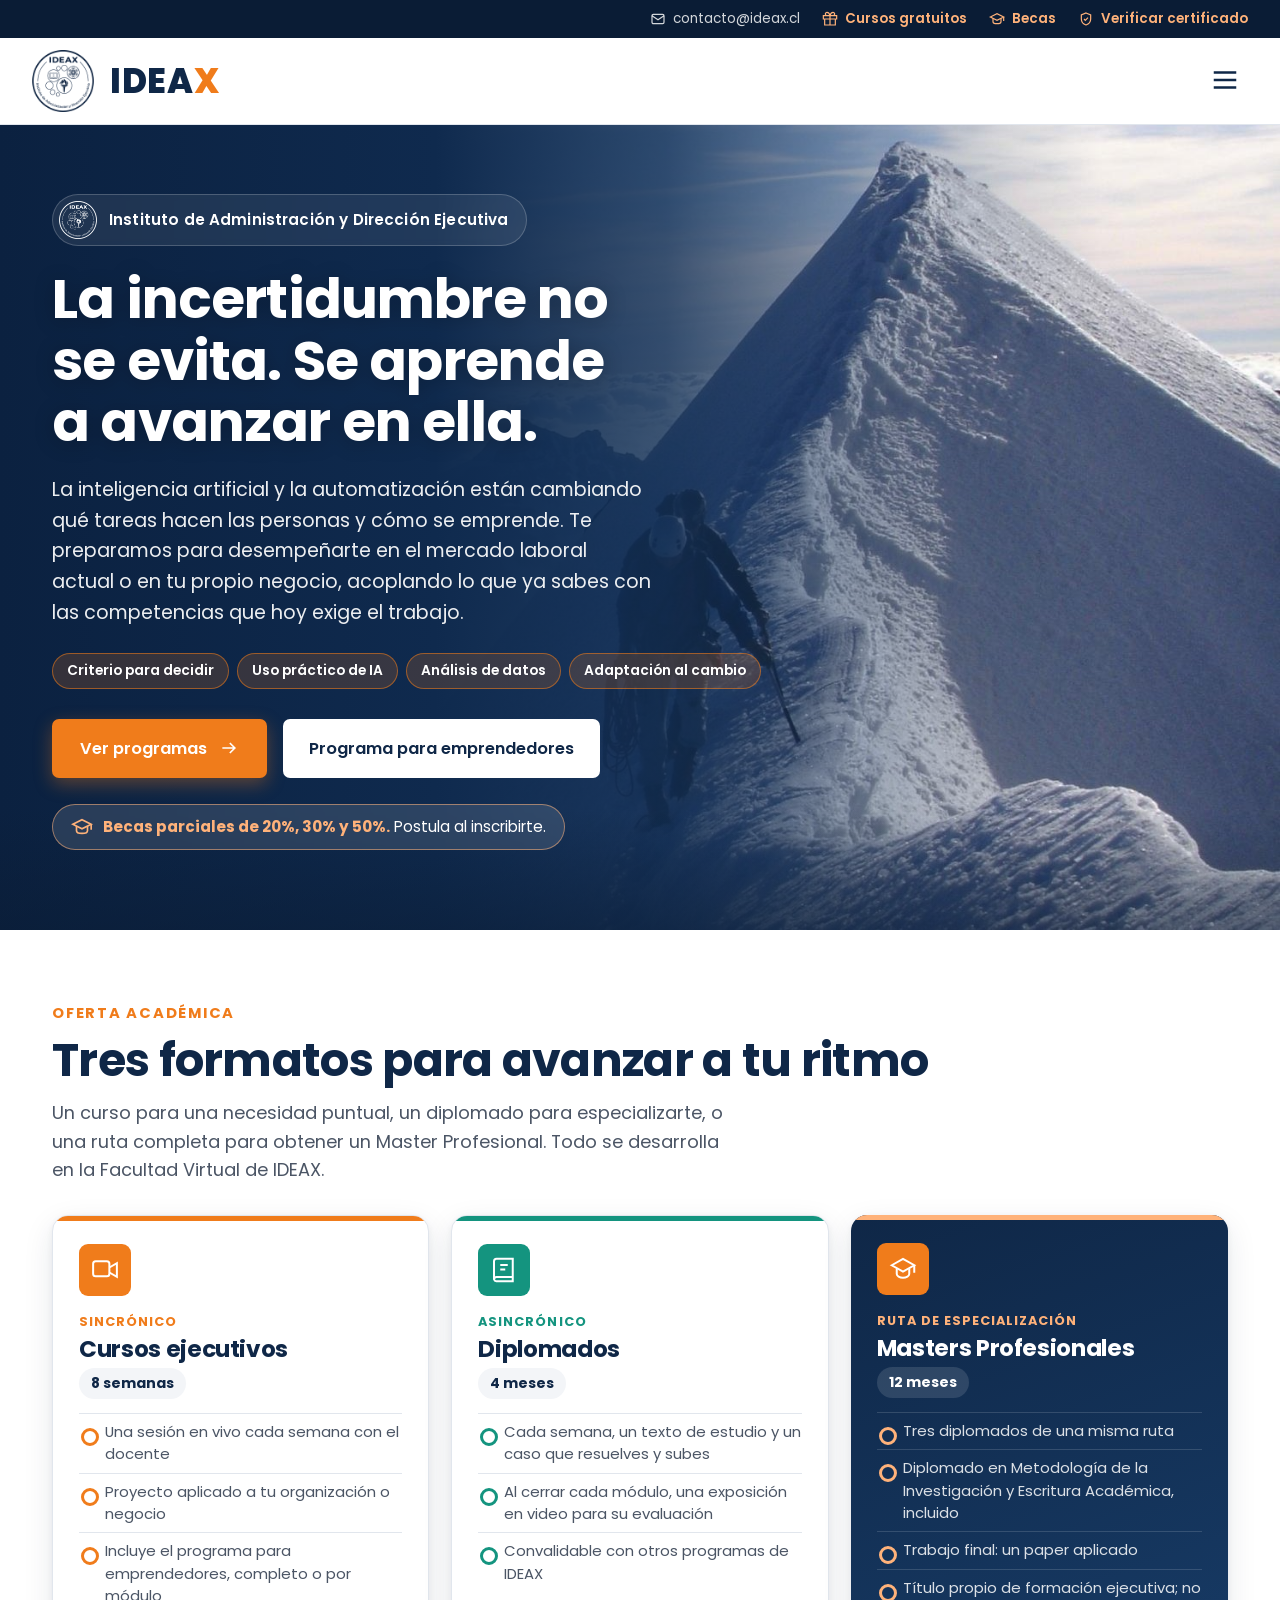
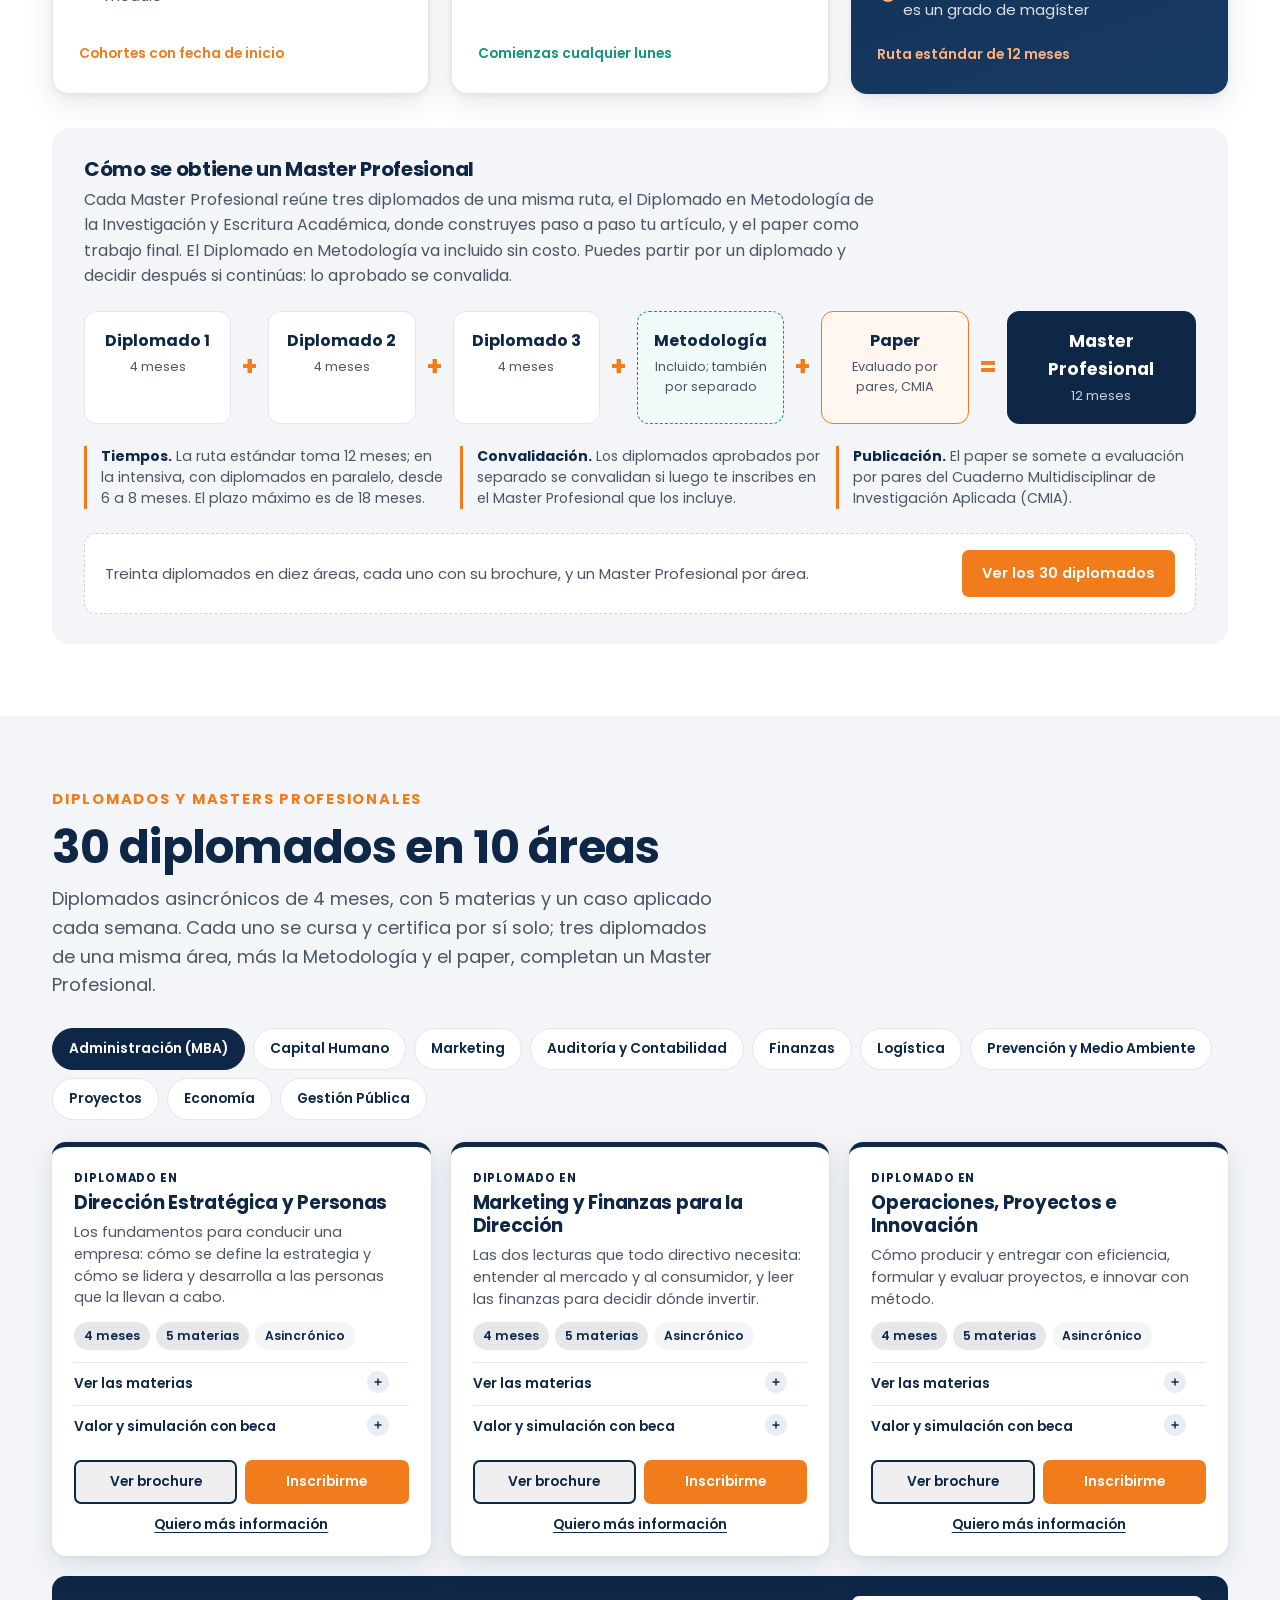
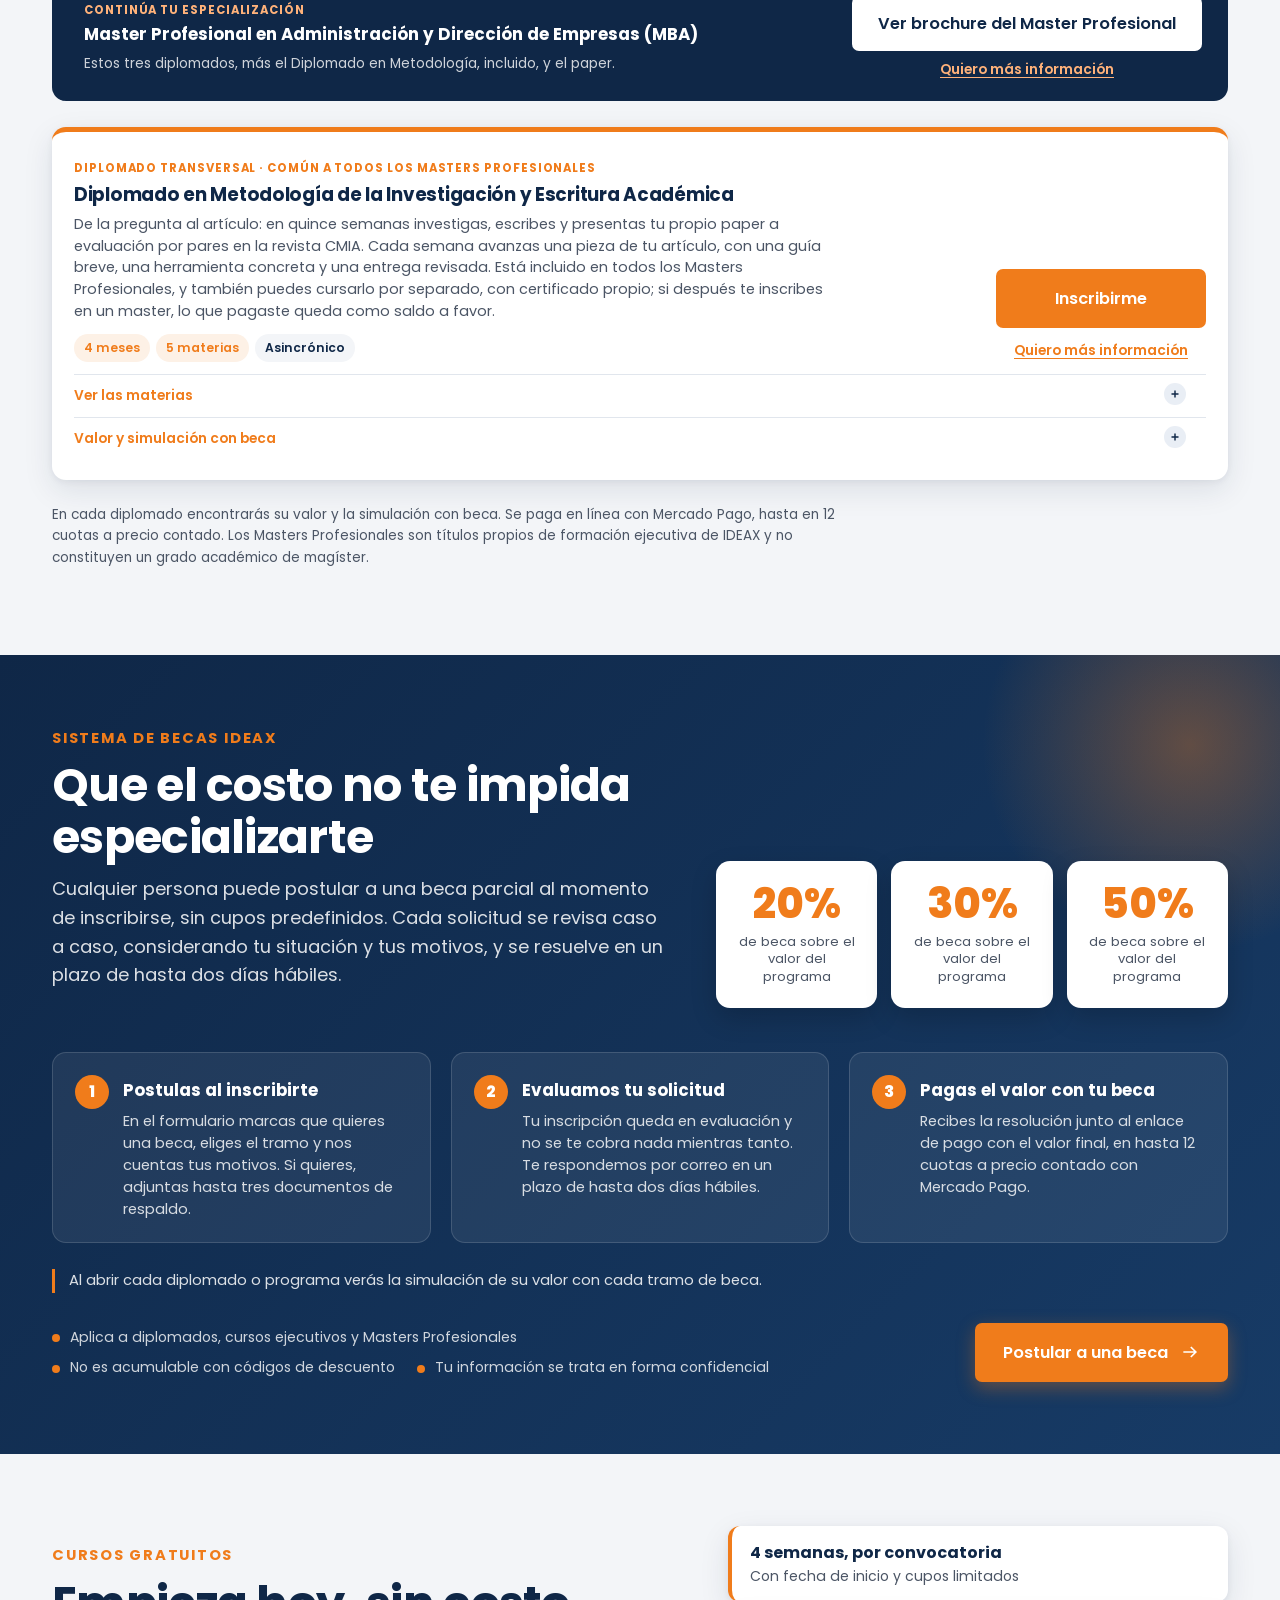
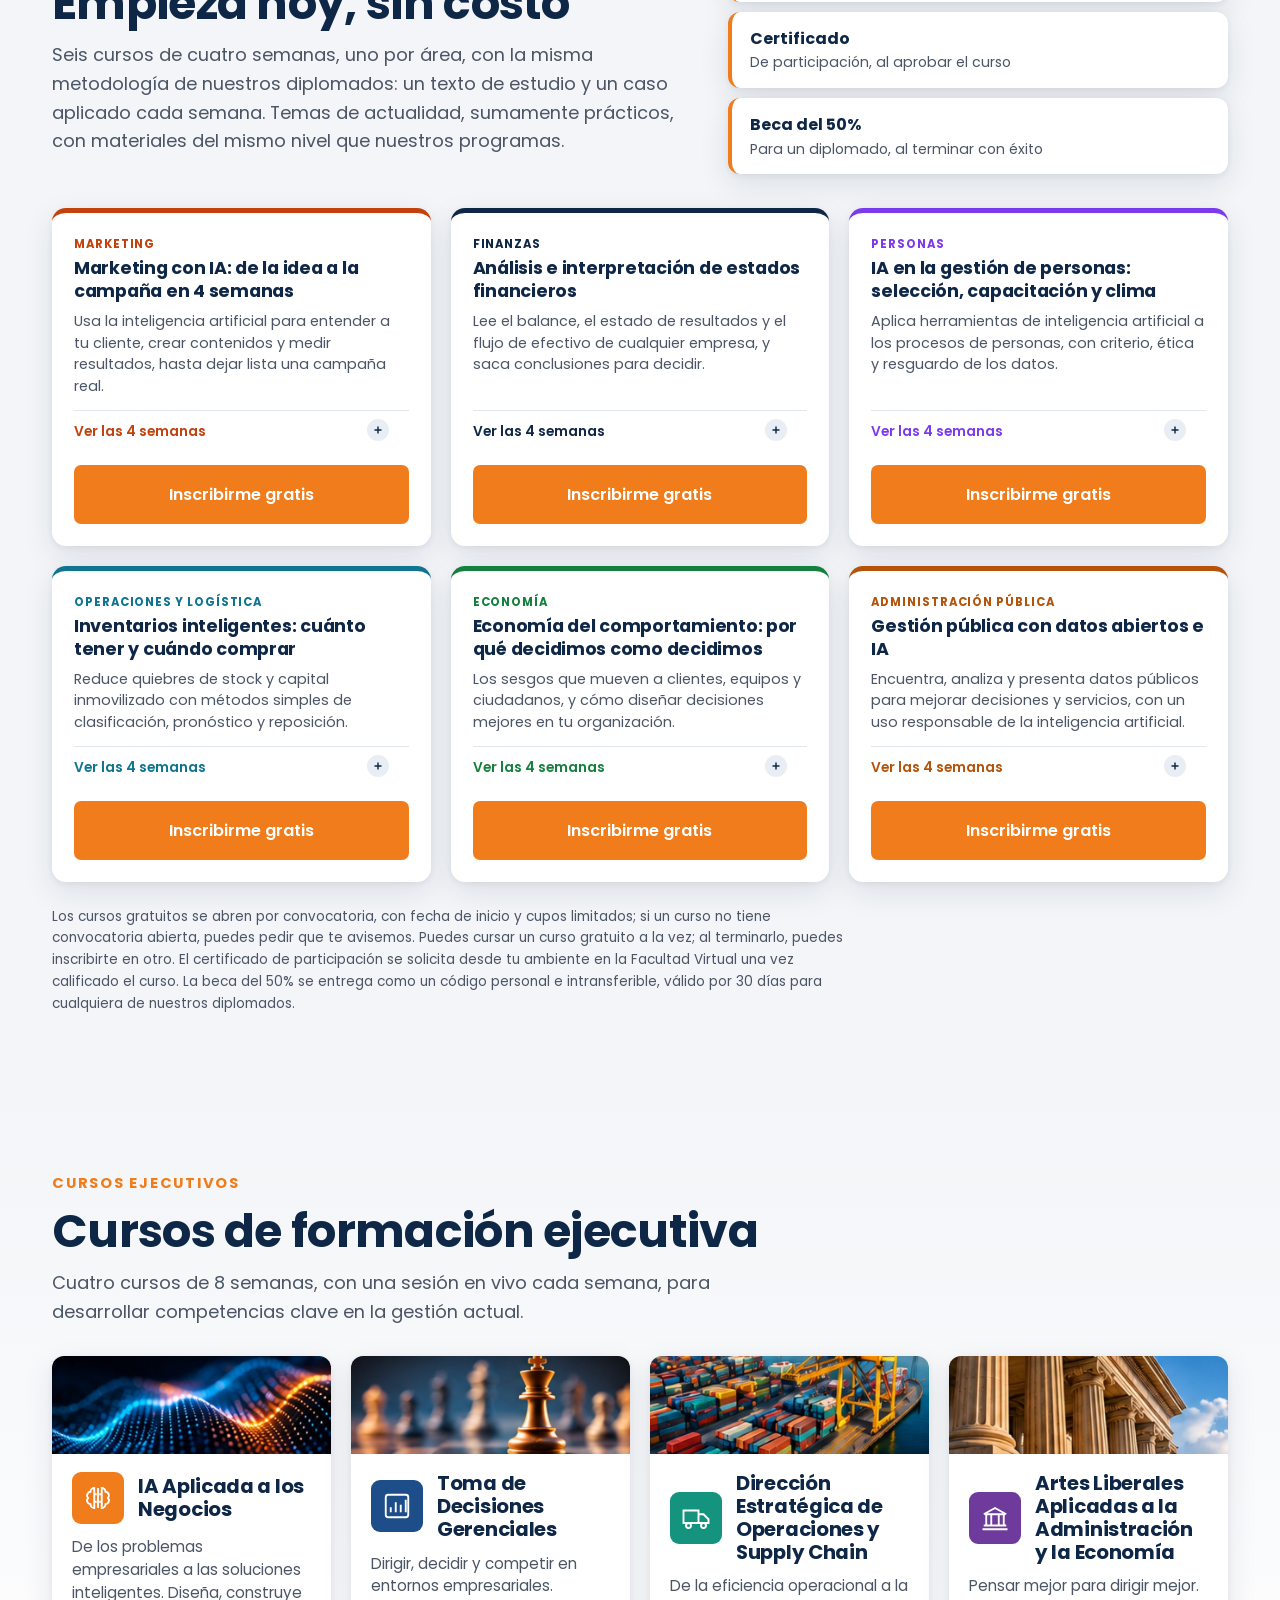
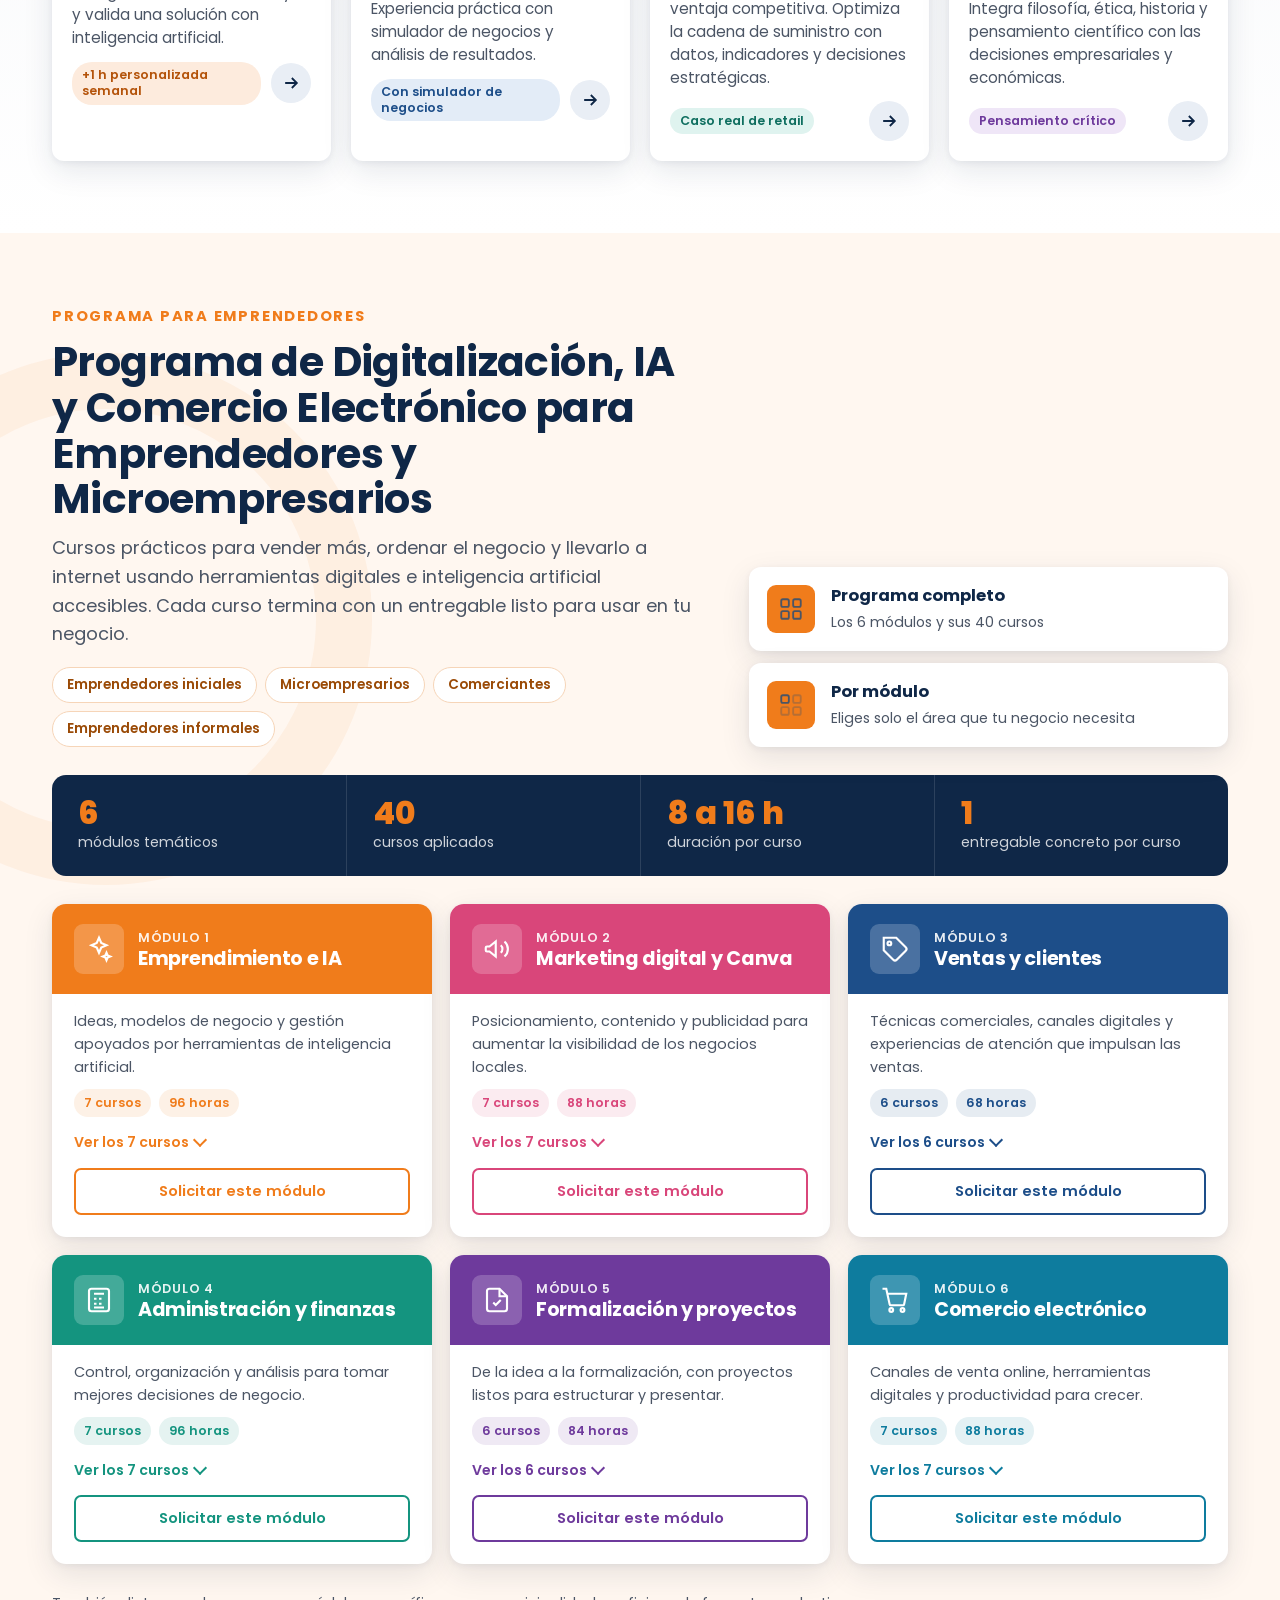
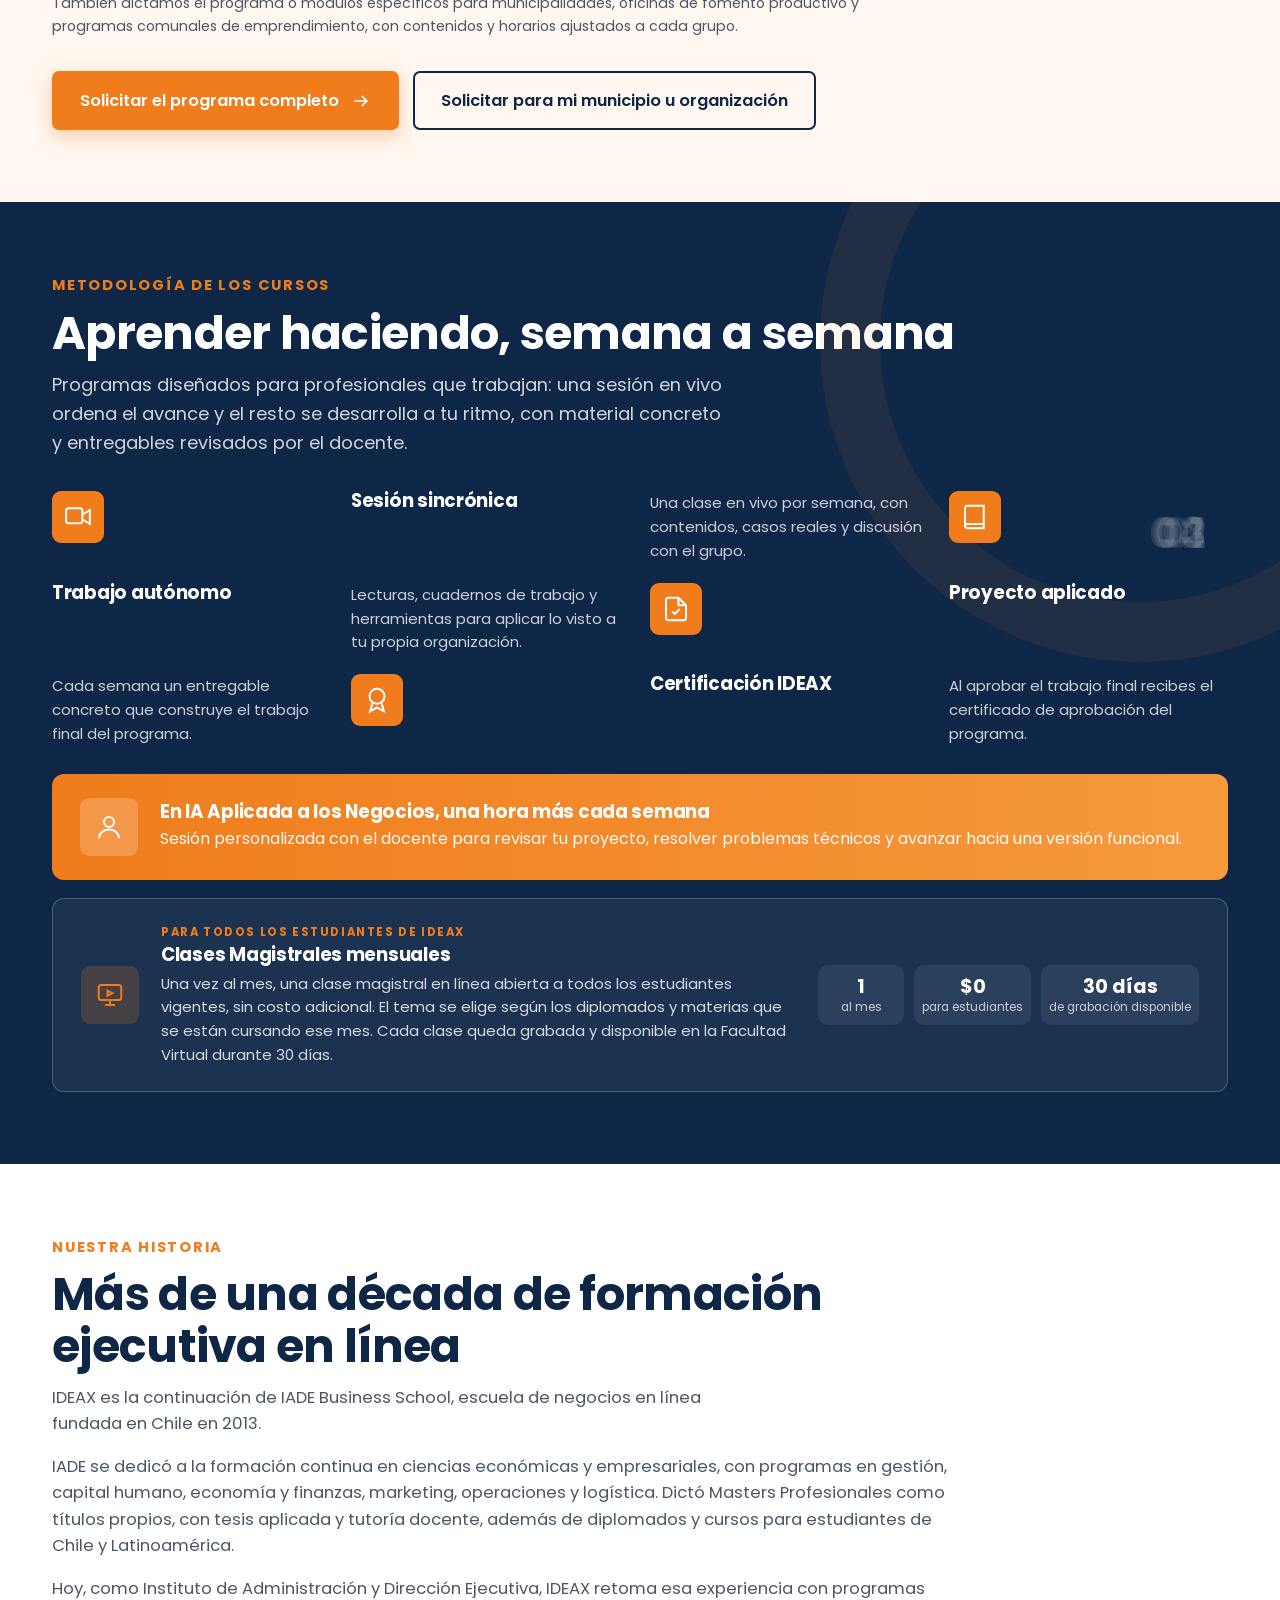
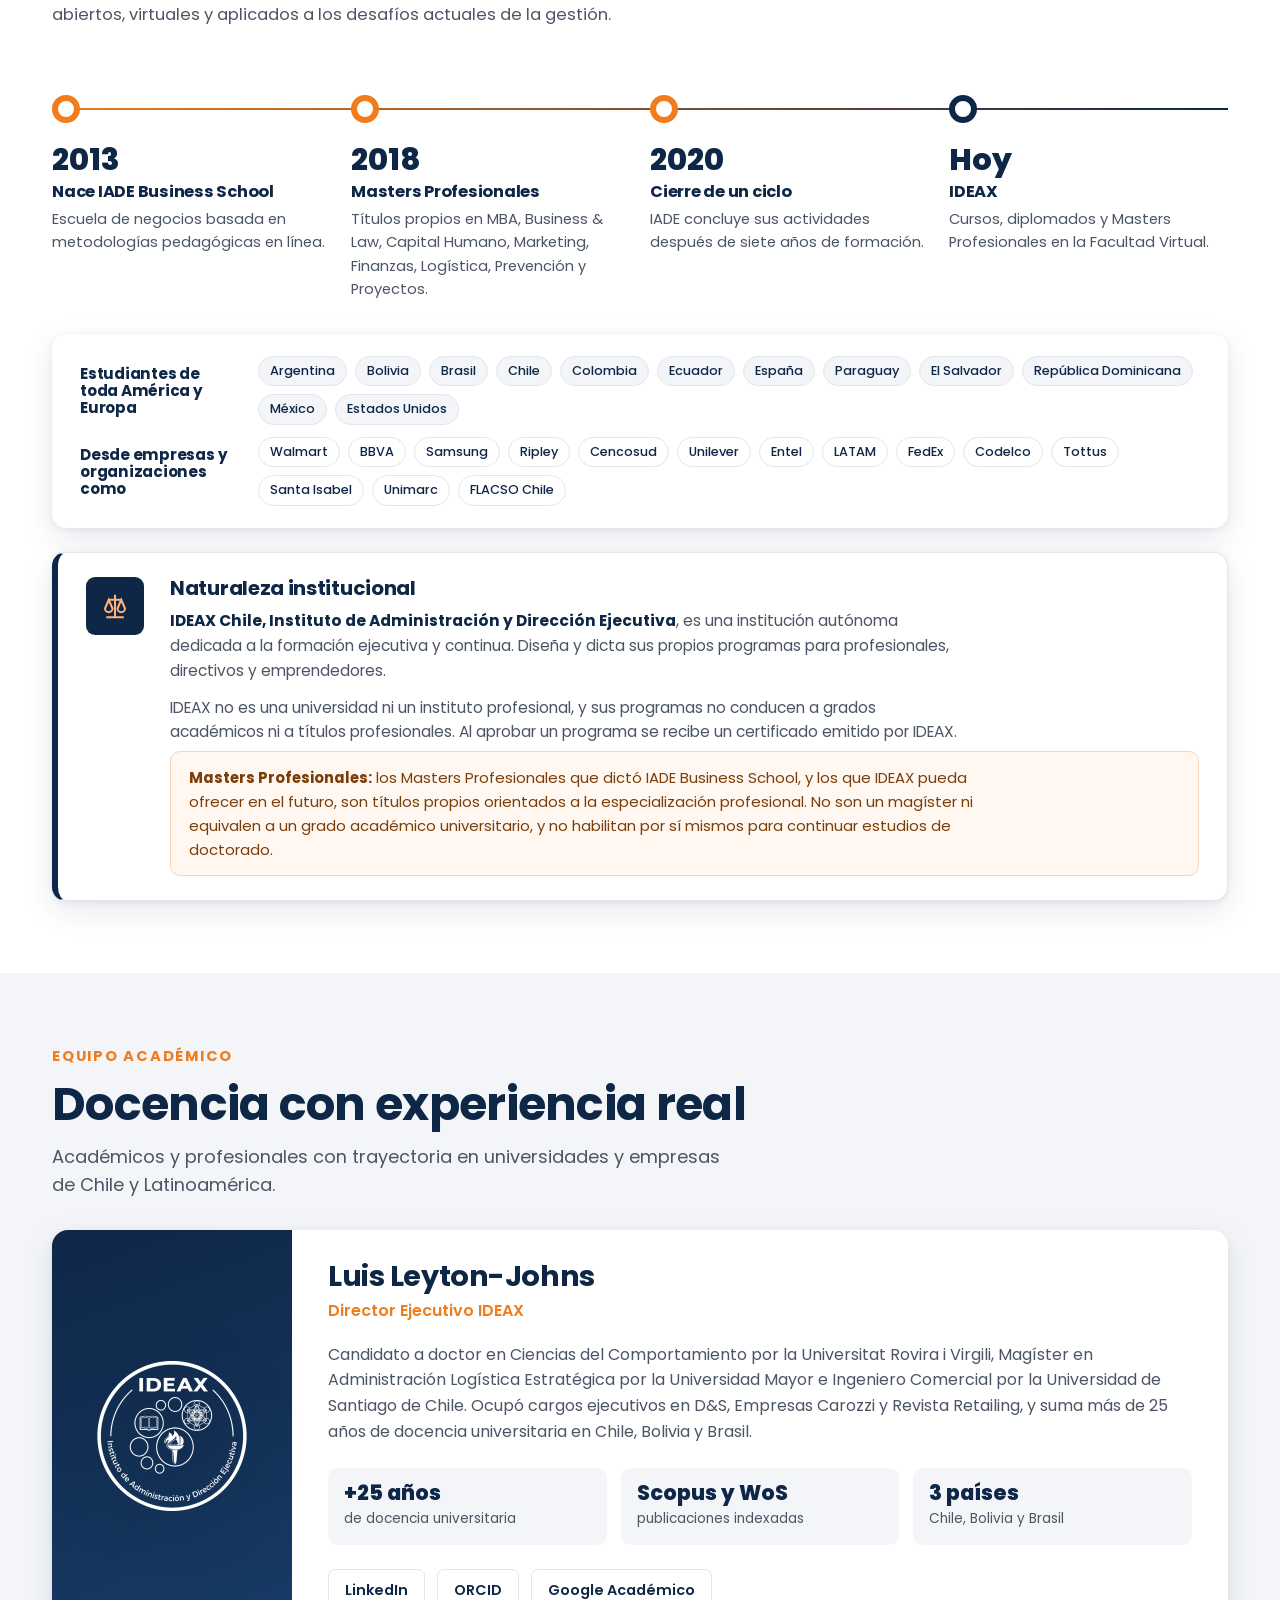
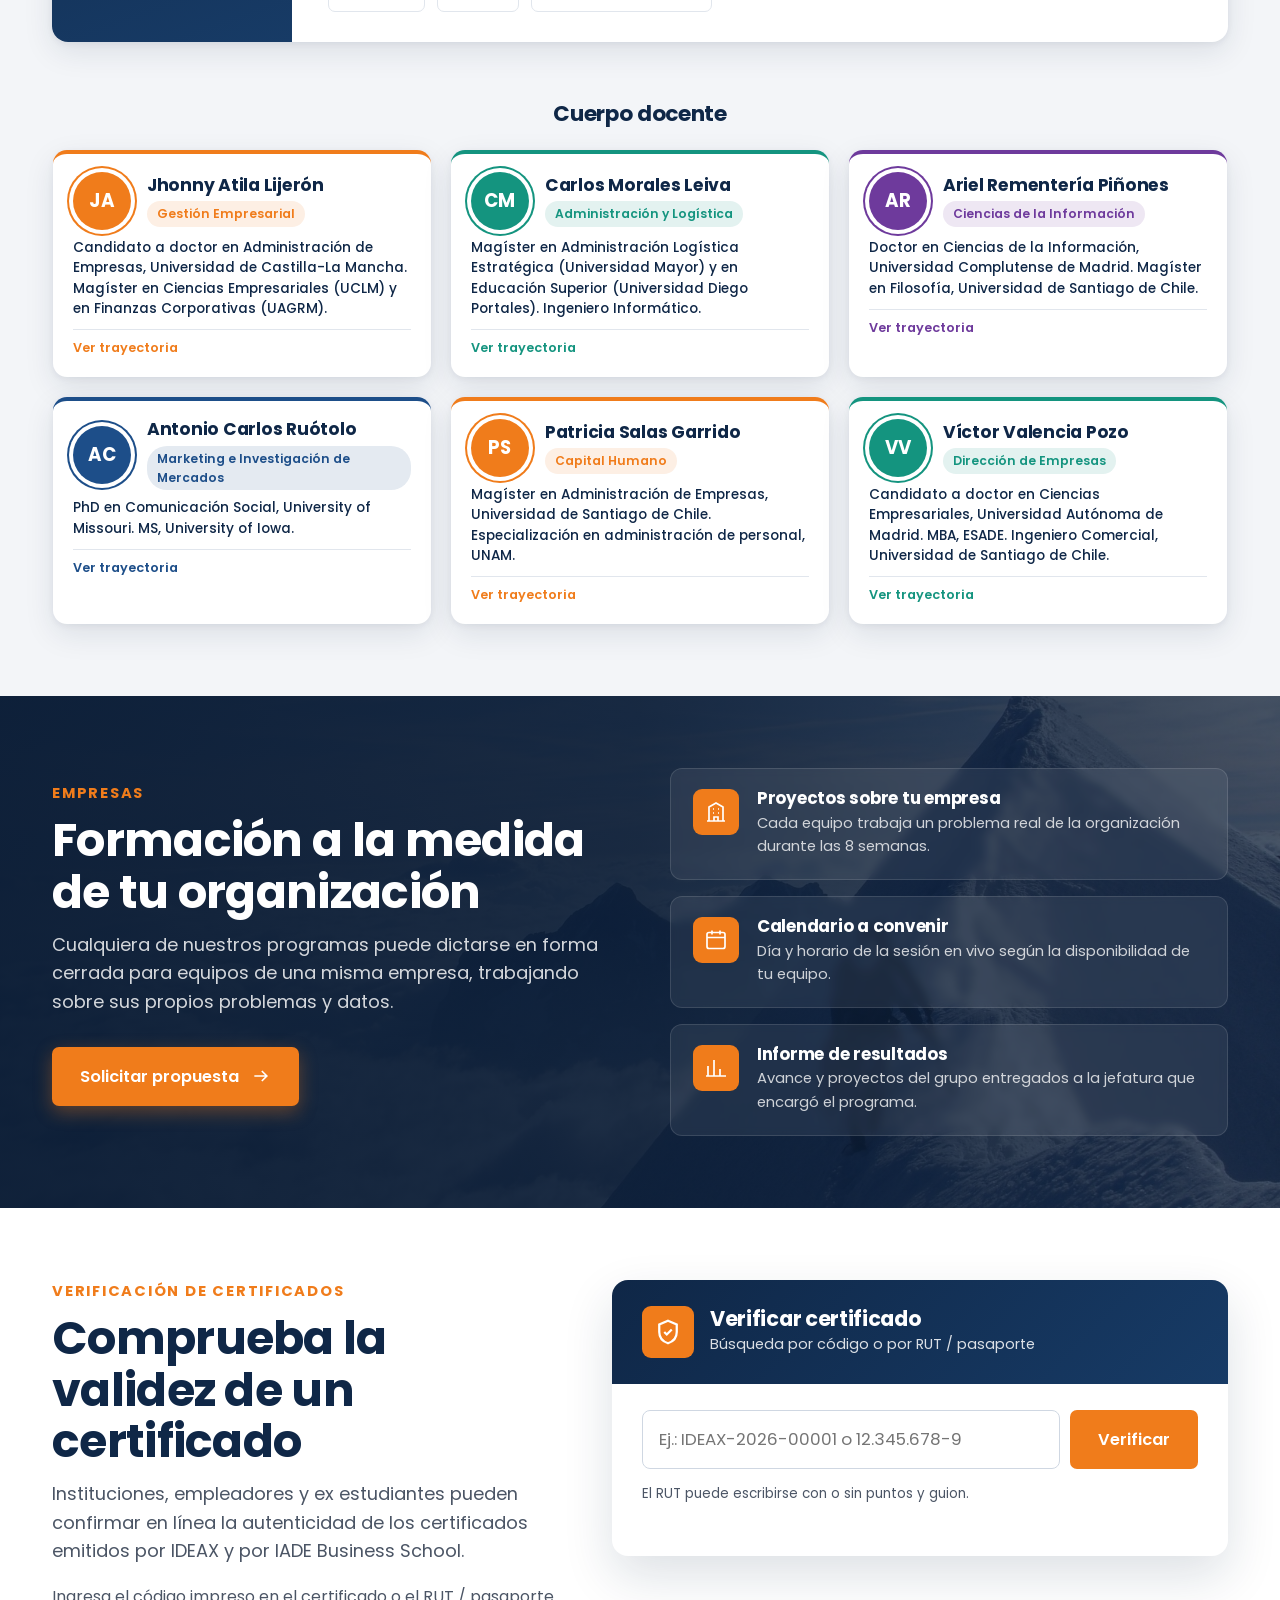
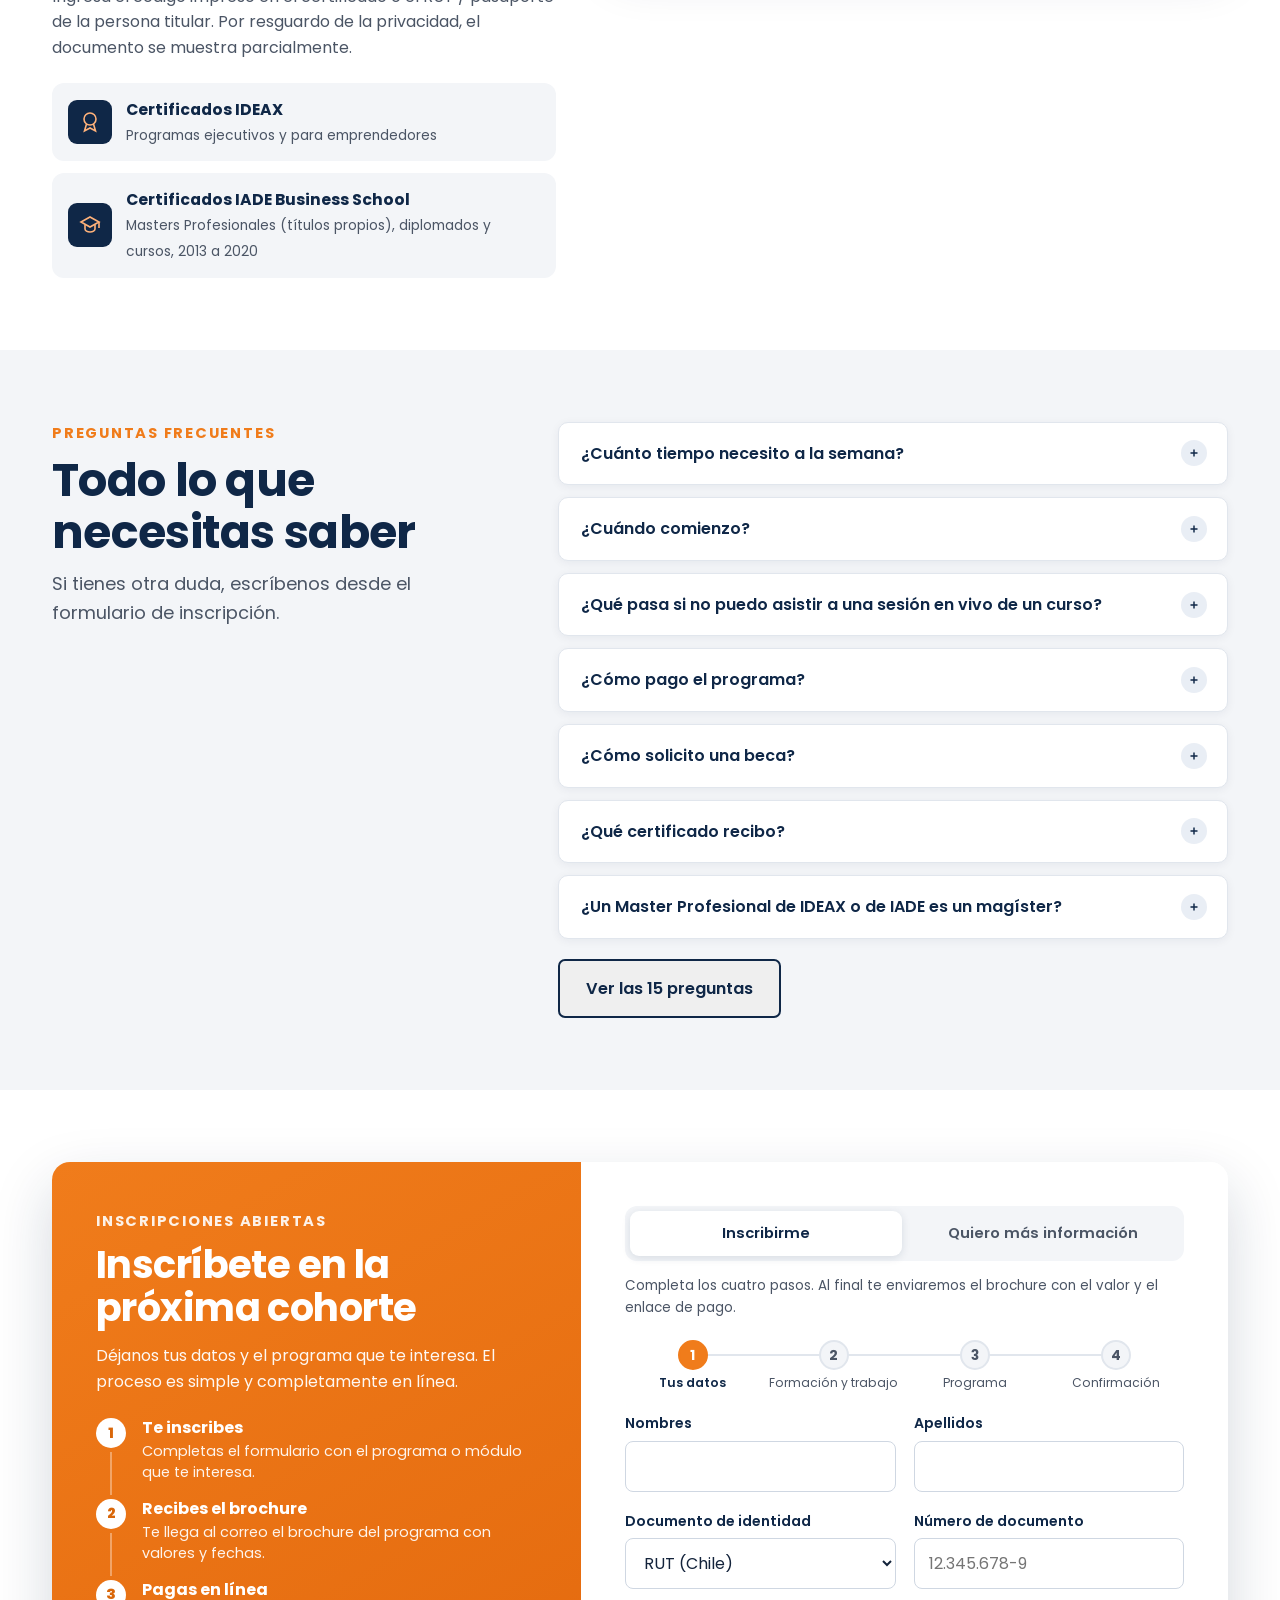
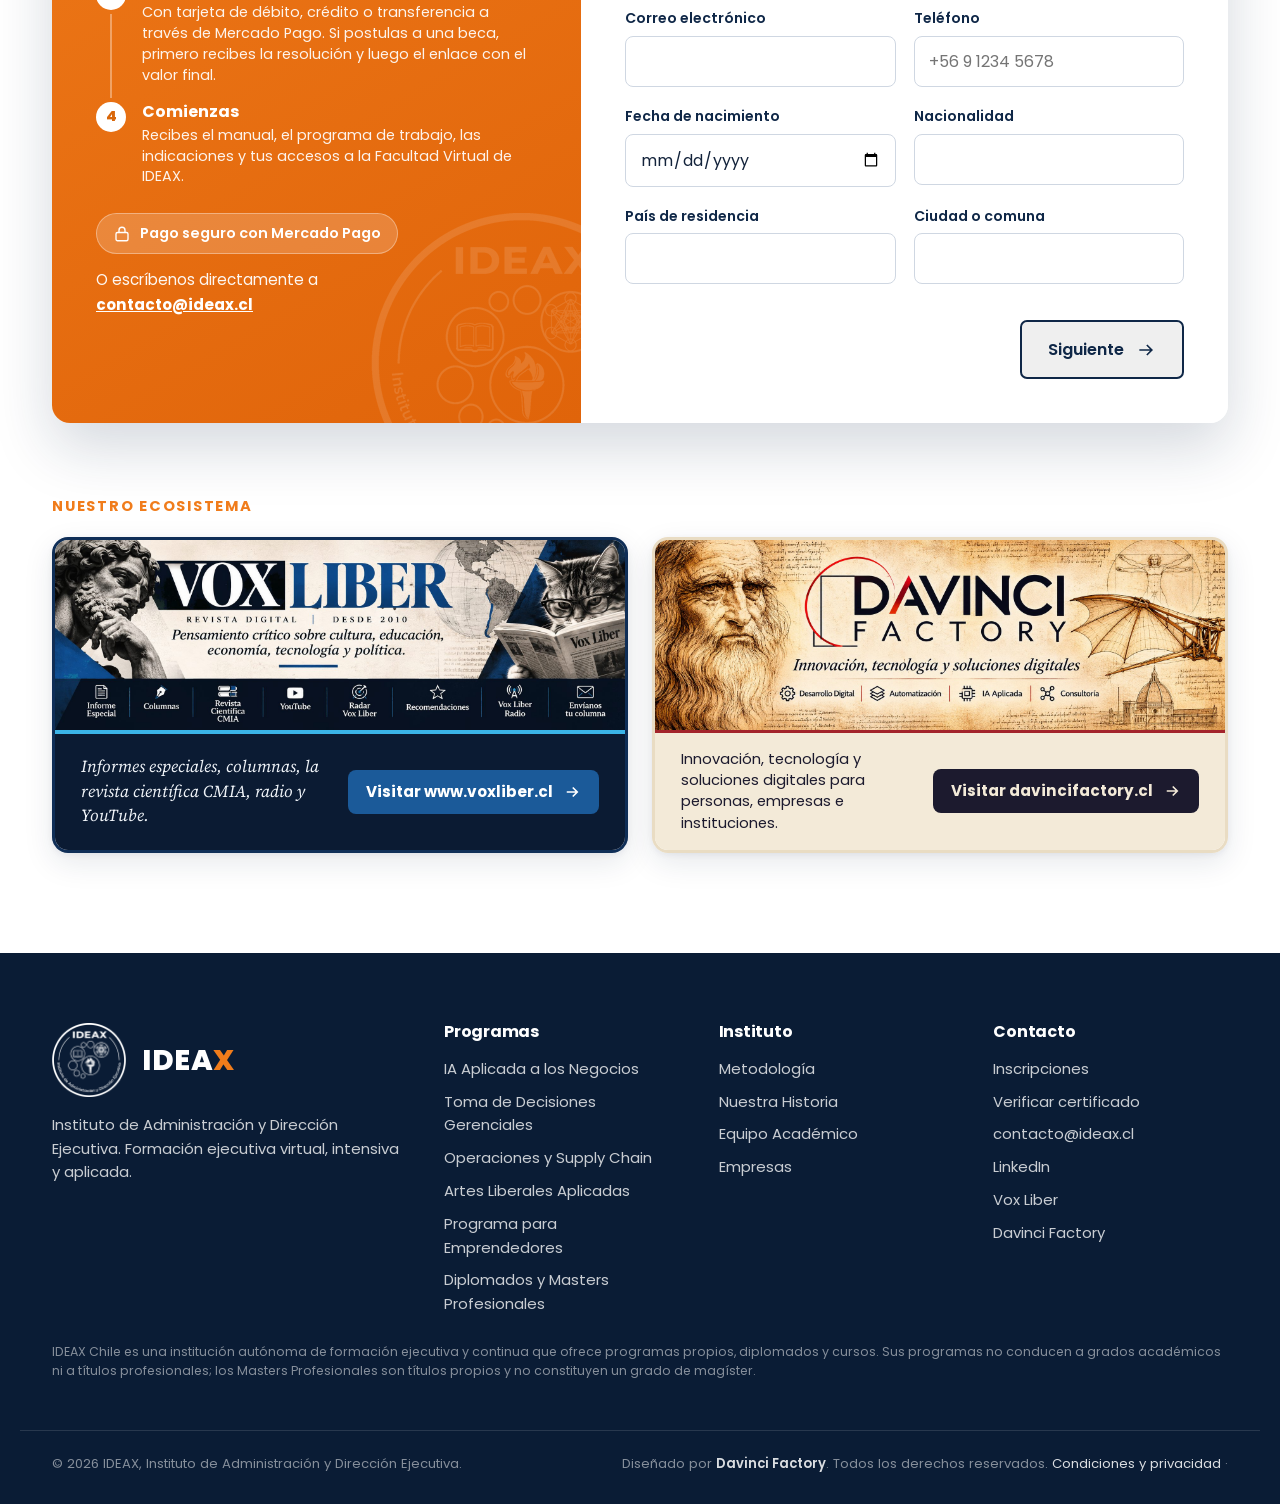
==== commit 23411708: "Add files via upload" ====
--- a/index.html
+++ b/index.html
@@ -753,6 +753,7 @@
 .conv-estado{display:inline-block;align-self:flex-start;font-size:.76rem;font-weight:600;padding:4px 10px;border-radius:20px;margin:0 0 10px}
 .conv-estado:empty{display:none}
 .programa .conv-estado{margin:auto 0 0}
+.gratis .conv-estado{margin:0 0 4px}
 .programa .conv-estado+.programa-pie{margin-top:0;padding-top:12px}
 .conv-estado.abierta{background:#E7F6F2;color:#0F5E52}
 .conv-estado.cerrada{background:var(--papel);color:var(--gris)}
@@ -1413,7 +1414,7 @@
         <p class="bajada">Seis cursos de cuatro semanas, uno por área, con la misma metodología de nuestros diplomados: un texto de estudio y un caso aplicado cada semana. Temas de actualidad, sumamente prácticos, con materiales del mismo nivel que nuestros programas.</p>
       </div>
       <ul class="gratis-claves">
-        <li><b>4 semanas</b>Asincrónico, a tu ritmo dentro de cada semana</li>
+        <li><b>4 semanas, por convocatoria</b>Con fecha de inicio y cupos limitados</li>
         <li><b>Certificado</b>De participación, al aprobar el curso</li>
         <li><b>Beca del 50%</b>Para un diplomado, al terminar con éxito</li>
       </ul>
@@ -1423,6 +1424,7 @@
       <article class="gratis" style="--c:#C2410C">
         <small>Marketing</small><h3>Marketing con IA: de la idea a la campaña en 4 semanas</h3>
         <p>Usa la inteligencia artificial para entender a tu cliente, crear contenidos y medir resultados, hasta dejar lista una campaña real.</p>
+        <span class="conv-estado" data-conv="g1"></span>
         <details class="dip-materias"><summary>Ver las 4 semanas</summary><ol><li>Cliente y propuesta de valor con IA</li><li>Contenidos y piezas con IA generativa</li><li>Pauta digital y segmentación</li><li>Medición y mejora de la campaña</li></ol></details>
         <a class="btn btn-naranja" href="#inscripcion" data-preseleccion="g1">Inscribirme gratis</a>
         <a class="dip-info bro-pdf" data-bro="g1" target="_blank" rel="noopener" hidden>Descargar brochure (PDF)</a>
@@ -1430,6 +1432,7 @@
       <article class="gratis" style="--c:#0F2747">
         <small>Finanzas</small><h3>Análisis e interpretación de estados financieros</h3>
         <p>Lee el balance, el estado de resultados y el flujo de efectivo de cualquier empresa, y saca conclusiones para decidir.</p>
+        <span class="conv-estado" data-conv="g2"></span>
         <details class="dip-materias"><summary>Ver las 4 semanas</summary><ol><li>Balance y estado de resultados</li><li>Flujo de efectivo: de dónde viene y a dónde va la caja</li><li>Indicadores de liquidez, endeudamiento y rentabilidad</li><li>Diagnóstico financiero de una empresa real</li></ol></details>
         <a class="btn btn-naranja" href="#inscripcion" data-preseleccion="g2">Inscribirme gratis</a>
         <a class="dip-info bro-pdf" data-bro="g2" target="_blank" rel="noopener" hidden>Descargar brochure (PDF)</a>
@@ -1437,6 +1440,7 @@
       <article class="gratis" style="--c:#7C3AED">
         <small>Personas</small><h3>IA en la gestión de personas: selección, capacitación y clima</h3>
         <p>Aplica herramientas de inteligencia artificial a los procesos de personas, con criterio, ética y resguardo de los datos.</p>
+        <span class="conv-estado" data-conv="g3"></span>
         <details class="dip-materias"><summary>Ver las 4 semanas</summary><ol><li>Selección con IA: perfiles, filtros y sesgos</li><li>Capacitación personalizada</li><li>Clima organizacional: encuestas y análisis de comentarios</li><li>Ética, privacidad y uso responsable</li></ol></details>
         <a class="btn btn-naranja" href="#inscripcion" data-preseleccion="g3">Inscribirme gratis</a>
         <a class="dip-info bro-pdf" data-bro="g3" target="_blank" rel="noopener" hidden>Descargar brochure (PDF)</a>
@@ -1444,6 +1448,7 @@
       <article class="gratis" style="--c:#0E7490">
         <small>Operaciones y logística</small><h3>Inventarios inteligentes: cuánto tener y cuándo comprar</h3>
         <p>Reduce quiebres de stock y capital inmovilizado con métodos simples de clasificación, pronóstico y reposición.</p>
+        <span class="conv-estado" data-conv="g4"></span>
         <details class="dip-materias"><summary>Ver las 4 semanas</summary><ol><li>Clasificación ABC y costo del inventario</li><li>Pronóstico de la demanda</li><li>Cuánto pedir y cuándo: punto de reorden y stock de seguridad</li><li>Indicadores y tablero de inventario</li></ol></details>
         <a class="btn btn-naranja" href="#inscripcion" data-preseleccion="g4">Inscribirme gratis</a>
         <a class="dip-info bro-pdf" data-bro="g4" target="_blank" rel="noopener" hidden>Descargar brochure (PDF)</a>
@@ -1451,6 +1456,7 @@
       <article class="gratis" style="--c:#15803D">
         <small>Economía</small><h3>Economía del comportamiento: por qué decidimos como decidimos</h3>
         <p>Los sesgos que mueven a clientes, equipos y ciudadanos, y cómo diseñar decisiones mejores en tu organización.</p>
+        <span class="conv-estado" data-conv="g5"></span>
         <details class="dip-materias"><summary>Ver las 4 semanas</summary><ol><li>Sesgos y atajos mentales</li><li>Precios, anclas y marcos</li><li>Empujones en empresas y políticas públicas</li><li>Diseñar una intervención y medir su efecto</li></ol></details>
         <a class="btn btn-naranja" href="#inscripcion" data-preseleccion="g5">Inscribirme gratis</a>
         <a class="dip-info bro-pdf" data-bro="g5" target="_blank" rel="noopener" hidden>Descargar brochure (PDF)</a>
@@ -1458,12 +1464,13 @@
       <article class="gratis" style="--c:#B45309">
         <small>Administración pública</small><h3>Gestión pública con datos abiertos e IA</h3>
         <p>Encuentra, analiza y presenta datos públicos para mejorar decisiones y servicios, con un uso responsable de la inteligencia artificial.</p>
+        <span class="conv-estado" data-conv="g6"></span>
         <details class="dip-materias"><summary>Ver las 4 semanas</summary><ol><li>Datos abiertos del Estado: dónde están y cómo leerlos</li><li>Análisis y visualización para decidir</li><li>IA en el servicio público: usos y límites</li><li>Propuesta de mejora basada en datos</li></ol></details>
         <a class="btn btn-naranja" href="#inscripcion" data-preseleccion="g6">Inscribirme gratis</a>
         <a class="dip-info bro-pdf" data-bro="g6" target="_blank" rel="noopener" hidden>Descargar brochure (PDF)</a>
       </article>
     </div>
-    <p class="nota-masters">Puedes cursar un curso gratuito a la vez; al terminarlo, puedes inscribirte en otro. El certificado de participación se solicita desde tu ambiente en la Facultad Virtual una vez calificado el curso. La beca del 50% se entrega como un código personal e intransferible, válido por 30 días para cualquiera de nuestros diplomados.</p>
+    <p class="nota-masters">Los cursos gratuitos se abren por convocatoria, con fecha de inicio y cupos limitados; si un curso no tiene convocatoria abierta, puedes pedir que te avisemos. Puedes cursar un curso gratuito a la vez; al terminarlo, puedes inscribirte en otro. El certificado de participación se solicita desde tu ambiente en la Facultad Virtual una vez calificado el curso. La beca del 50% se entrega como un código personal e intransferible, válido por 30 días para cualquiera de nuestros diplomados.</p>
   </div>
 </section>
 
@@ -2166,12 +2173,12 @@
   <div class="ficha-cuerpo texto-legal">
     <h4>Condiciones de matrícula</h4>
     <p><b>Naturaleza de los programas.</b> IDEAX, Instituto de Administración y Dirección Ejecutiva, es una institución autónoma de formación ejecutiva y continua. Sus diplomados, cursos y Masters Profesionales son títulos propios: no conducen a grados académicos ni a títulos profesionales.</p>
-    <p><b>Inicio.</b> Los diplomados, Masters Profesionales y cursos gratuitos comienzan el primer lunes que esté al menos 7 días después del pago o de la inscripción. Los cursos ejecutivos comienzan en la fecha de su convocatoria, cuyas inscripciones cierran 3 días antes del inicio.</p>
+    <p><b>Inicio.</b> Los diplomados y Masters Profesionales comienzan el primer lunes que esté al menos 7 días después del pago. Los cursos ejecutivos y los cursos gratuitos comienzan en la fecha de su convocatoria, con cupos limitados: las inscripciones de los cursos ejecutivos cierran 3 días antes del inicio, y las de los cursos gratuitos, el día anterior.</p>
     <p><b>Pagos.</b> El pago se realiza en línea con Mercado Pago. La matrícula queda confirmada cuando el pago es aprobado, o cuando se resuelve una beca total.</p>
     <p><b>Retracto y devoluciones.</b> Puedes retractarte de tu inscripción dentro de los 10 días siguientes a su contratación y antes de que comience tu programa; en ese caso te devolvemos el total pagado, sin descuentos, en un plazo máximo de 45 días. Una vez iniciado el programa no hay devolución en dinero: lo que no hayas cursado queda como saldo a favor por 24 meses, para cualquier programa de IDEAX. Si por fuerza mayor debes dejar un programa ya iniciado y solicitas la devolución en dinero de lo no cursado, se descontarán los costos de transacción que Mercado Pago no reintegre a IDEAX.</p>
     <p><b>Becas y códigos.</b> Las becas parciales se resuelven caso a caso y no son acumulables con códigos de descuento. Los códigos personales son intransferibles y solo pueden usarse con el documento de su titular.</p>
     <p><b>Plazos.</b> Cada programa tiene un plazo para completarse, indicado en el manual del estudiante. Por fuerza mayor puedes solicitar un congelamiento o una prórroga; si decides no continuar, puedes solicitar un retiro según las condiciones del manual del estudiante.</p>
-    <p><b>Cursos gratuitos.</b> Puedes tener un curso gratuito activo a la vez. El certificado de participación se entrega una vez calificado y aprobado el curso.</p>
+    <p><b>Cursos gratuitos.</b> Se abren por convocatoria y con cupos limitados. Puedes tener un curso gratuito activo a la vez. El certificado de participación se entrega una vez calificado y aprobado el curso.</p>
     <p><b>Integridad académica.</b> Los trabajos deben ser de tu autoría. El uso de inteligencia artificial está permitido en los términos que indique cada programa, y debe declararse.</p>
     <p><b>Materiales.</b> Los materiales de estudio son de uso personal y no pueden reproducirse ni distribuirse.</p>
 
@@ -2526,7 +2533,7 @@
 const fForm = $("#formulario"), codRes = $("#codigo-res"), fBeca = $("#f-beca");
 const SIN_BECA = /^(emp-.+|empresa|g\d+)$/;
 const SIN_CODIGO = /^(emp-.+|empresa|g\d+)$/;
-const CON_CONV = /^(ia|td|op|al)$/;
+const CON_CONV = /^(ia|td|op|al|g\d+)$/;
 let modoForm = "inscribir", pasoActual = 1;
 const TOTAL_PASOS = 4;
 
@@ -2672,7 +2679,7 @@
   $("#conv-box").innerHTML = modoForm==="info" ? "" : htmlConv(prog);
   const gratis = /^g\d+$/.test(prog);
   $("#modo-ayuda").textContent = modoForm==="info" ? "Te enviaremos el manual del estudiante y el brochure completo del programa, sin compromiso."
-    : gratis ? "Los cursos gratuitos no tienen costo. Recibirás de inmediato la confirmación y tu fecha de inicio."
+    : gratis ? "Los cursos gratuitos no tienen costo. Recibirás de inmediato la confirmación con la fecha de inicio de tu convocatoria."
     : fBeca.checked ? "Recibirás un acuse de tu solicitud de beca y, dentro de dos días hábiles, la resolución con el enlace de pago."
     : "Completa los cuatro pasos. Al final te enviaremos el brochure con el valor y el enlace de pago.";
   $("#txt-enviar").textContent = modoForm==="info" ? "Enviarme la información" : gratis ? "Inscribirme gratis" : (fBeca.checked ? "Inscribirme y postular a la beca" : "Inscribirme");
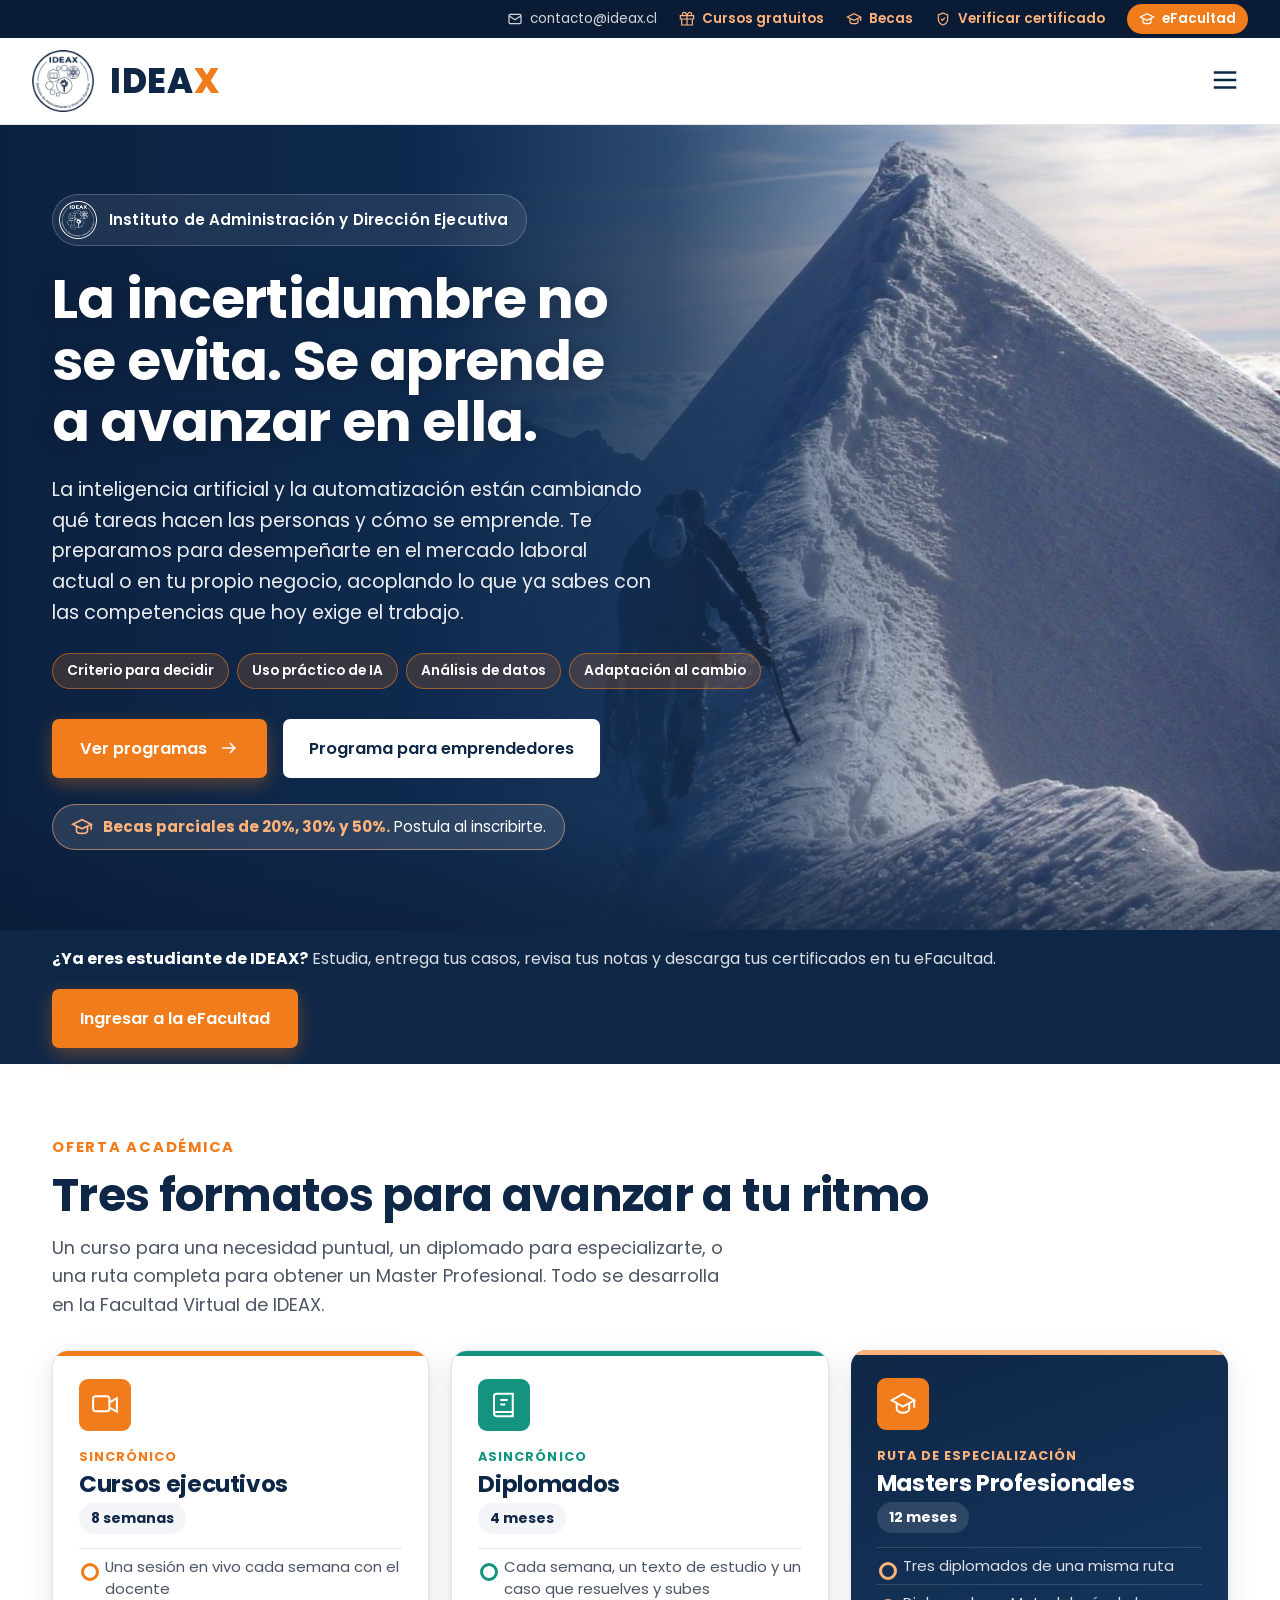
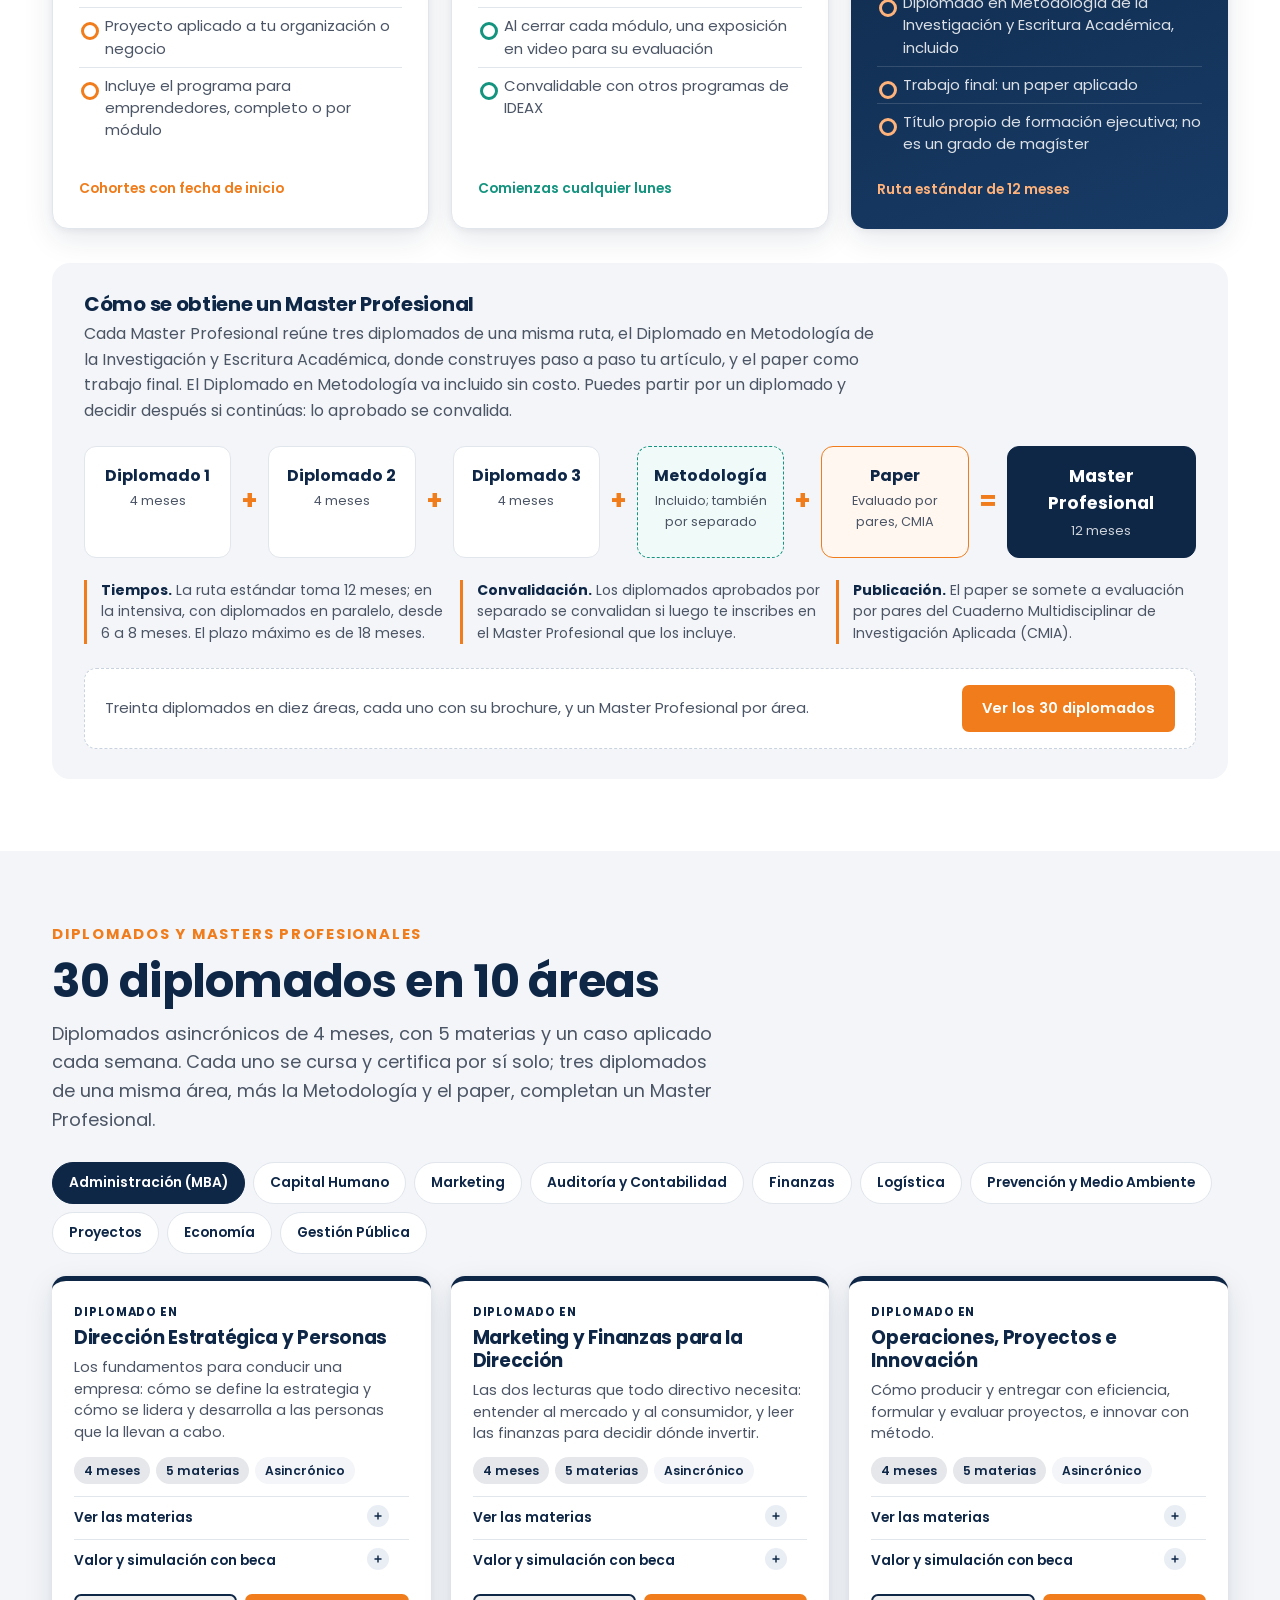
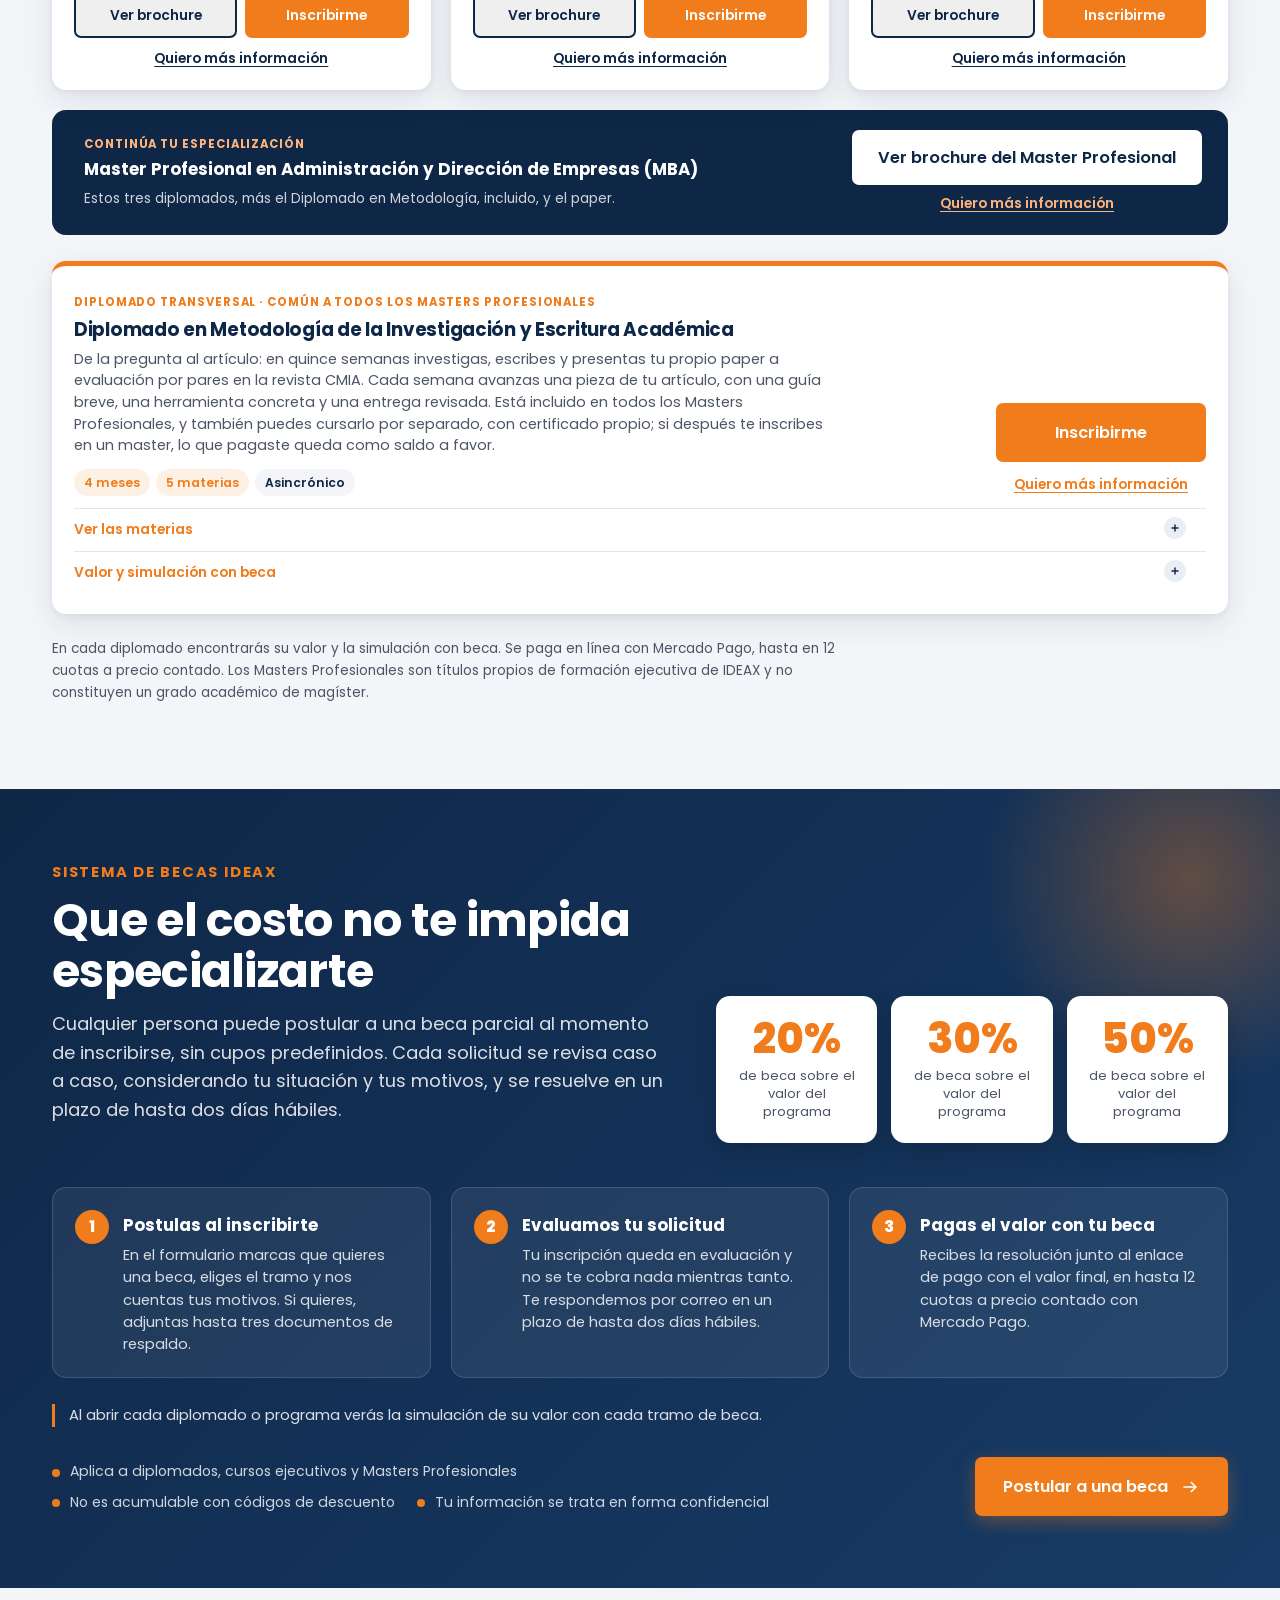
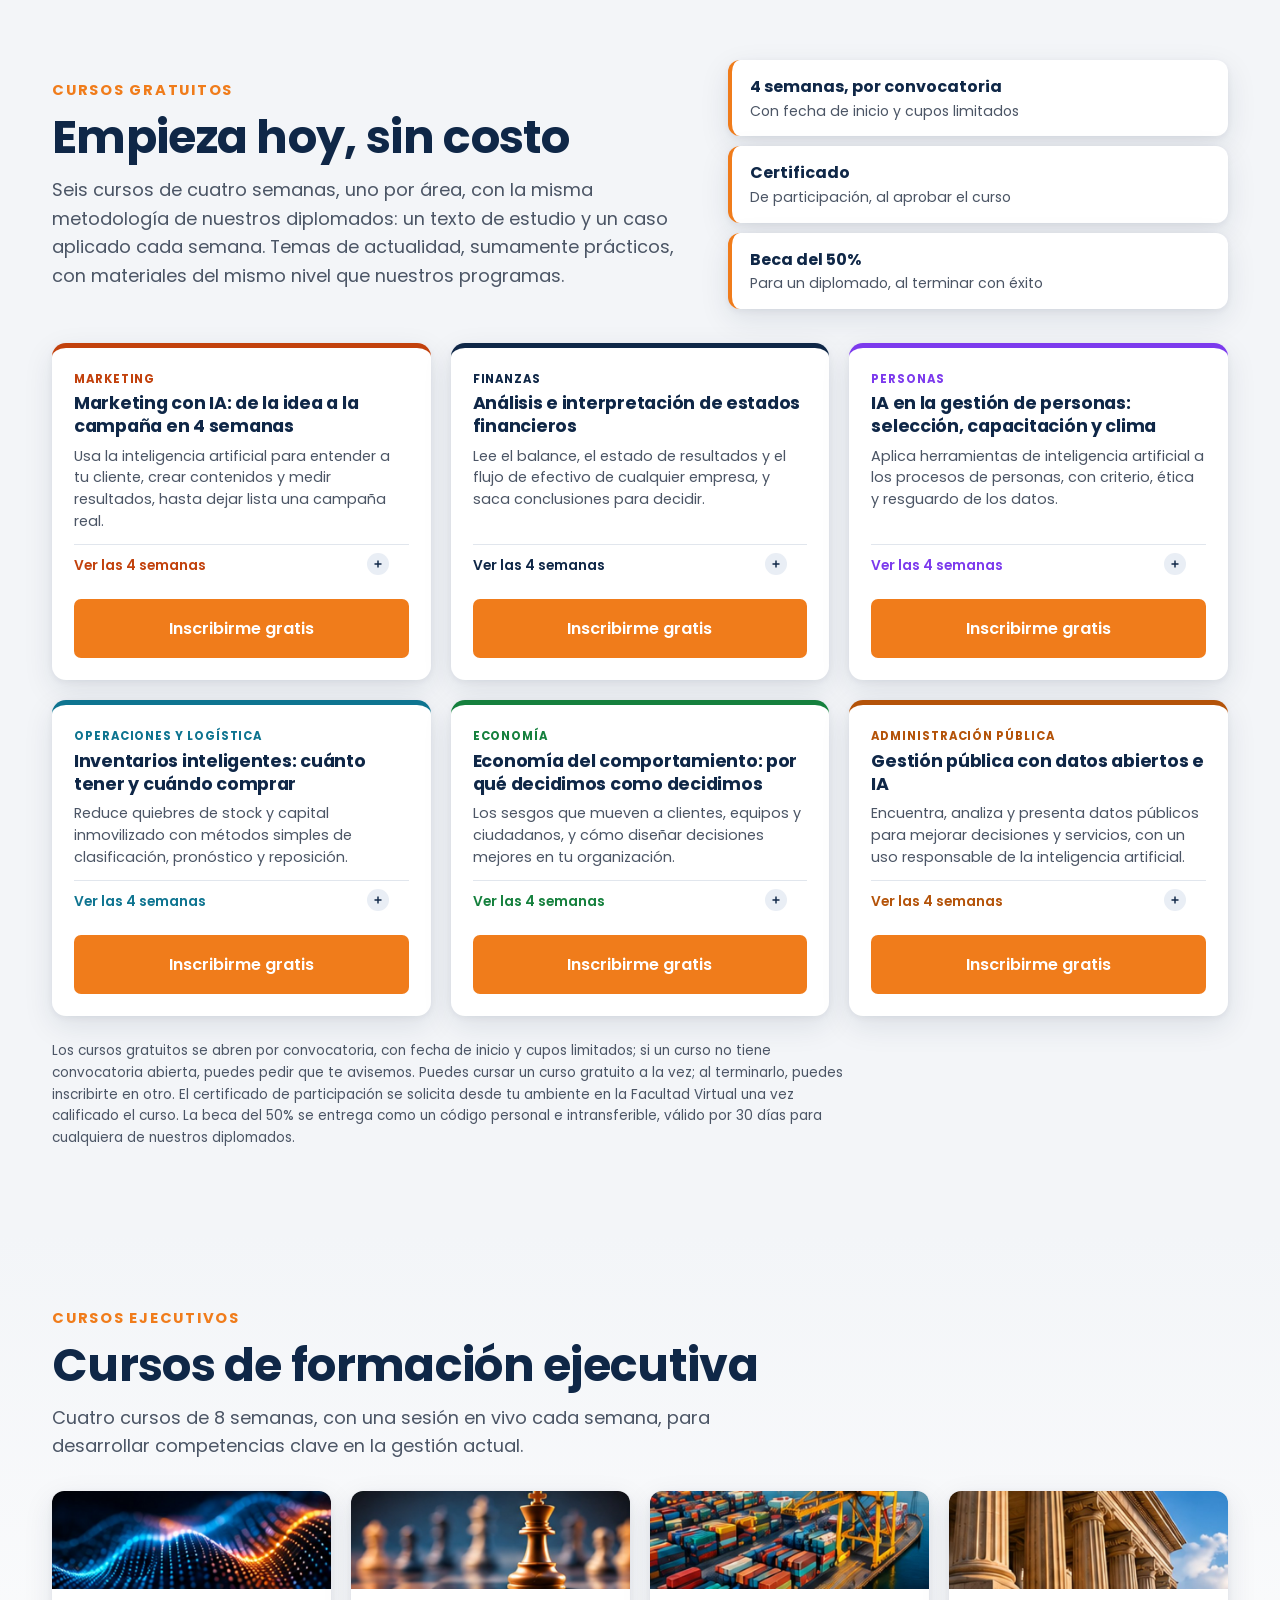
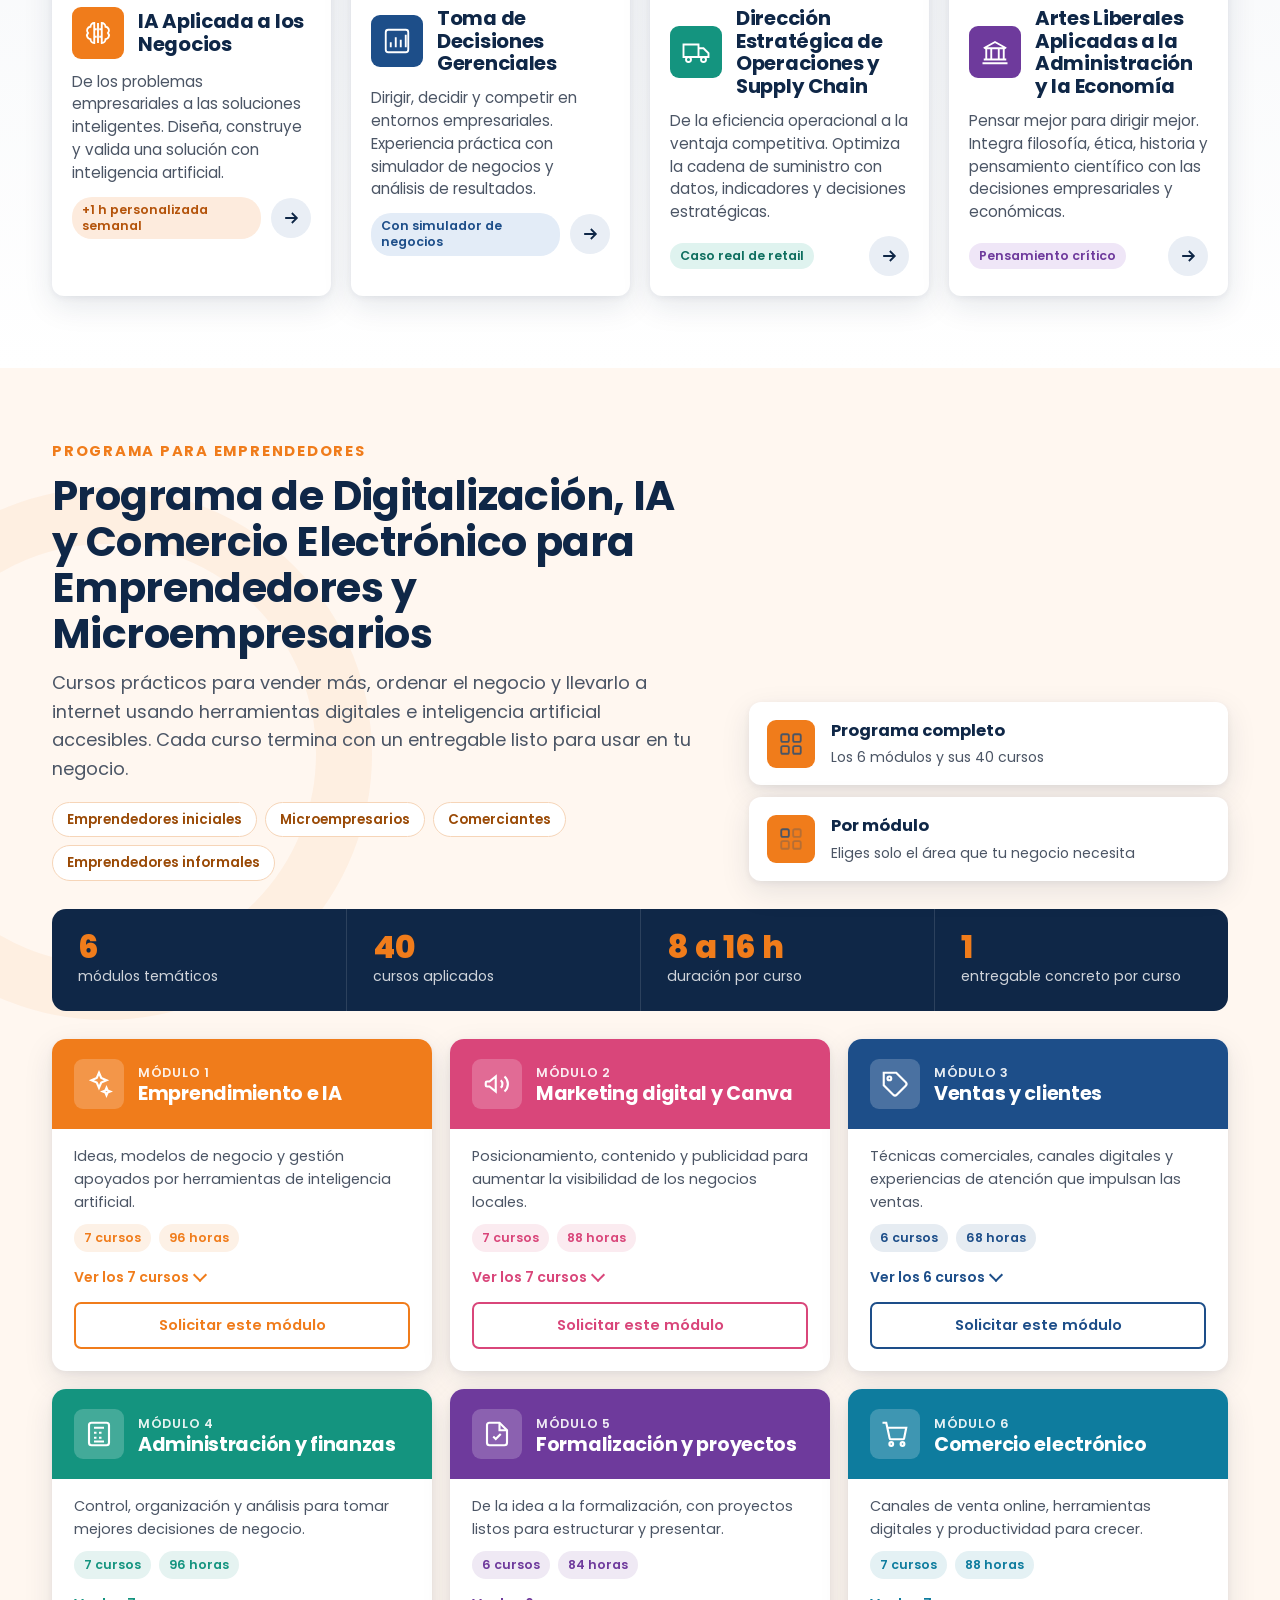
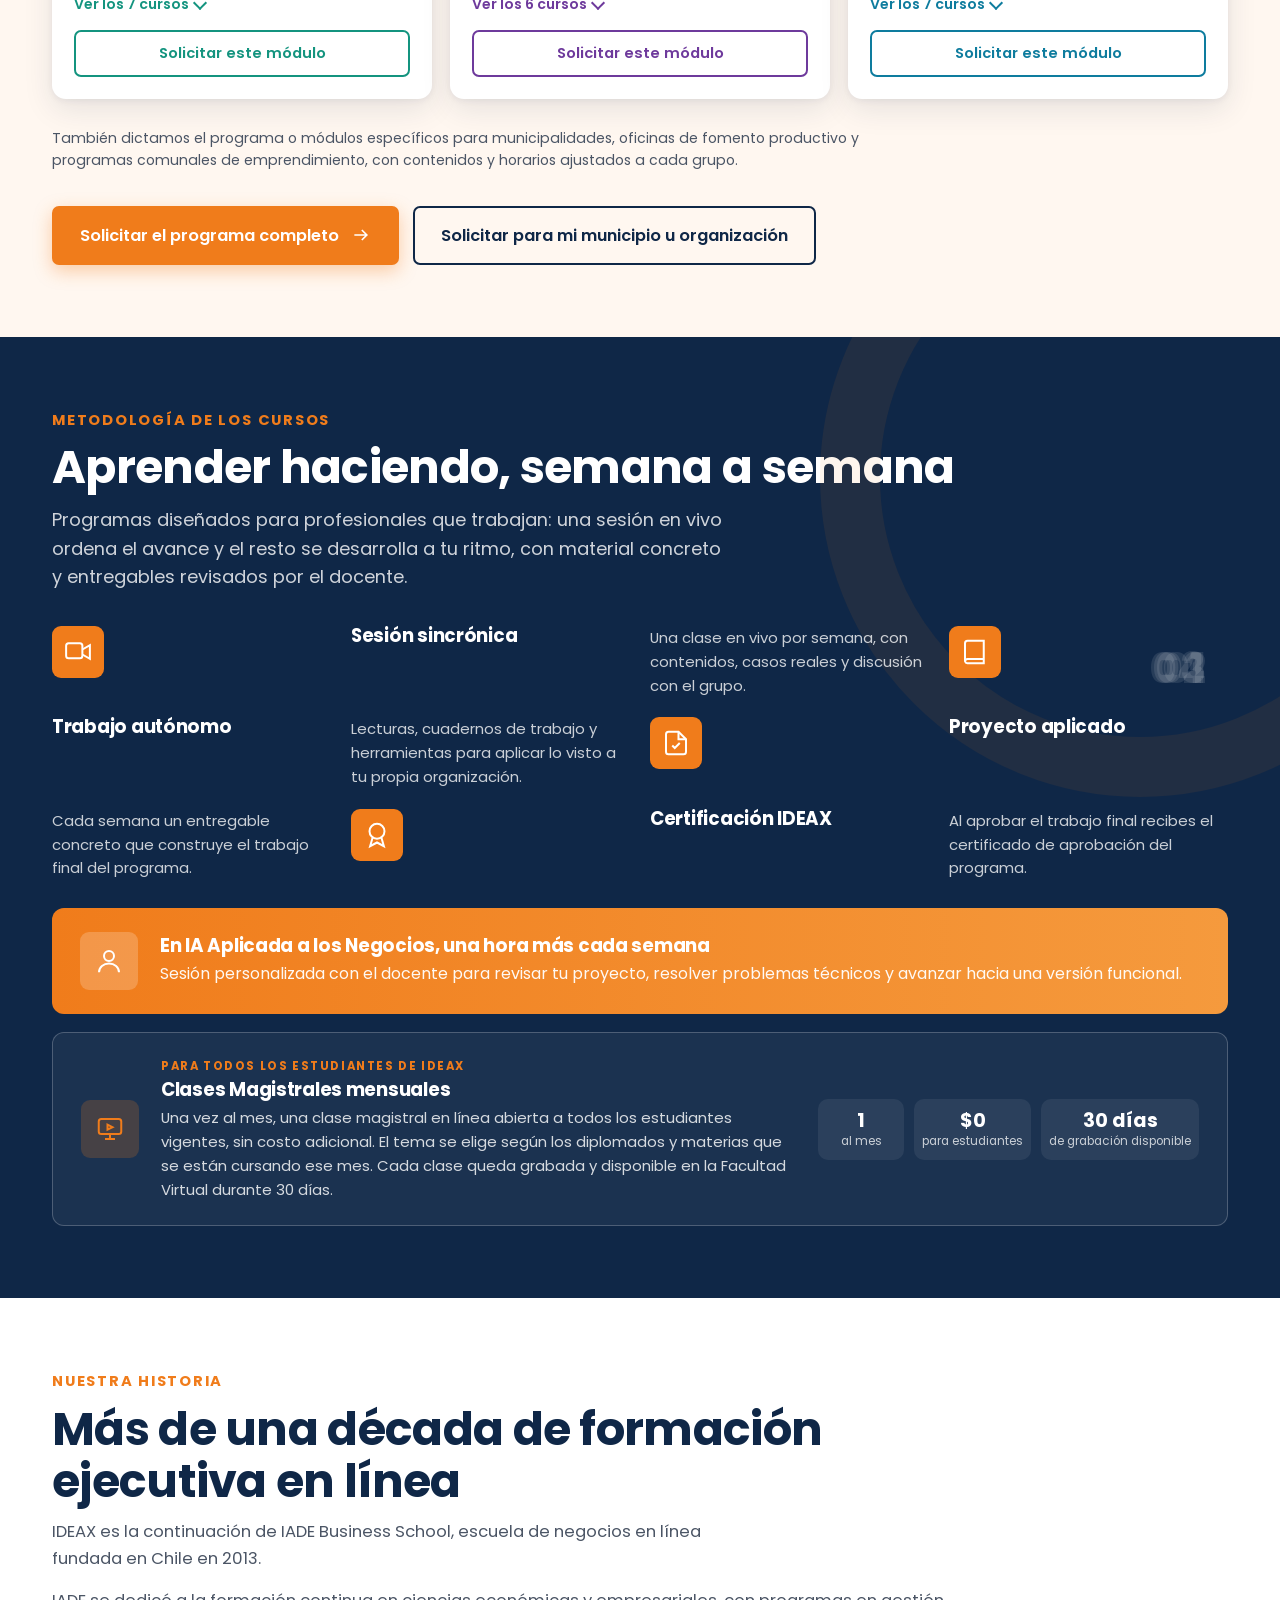
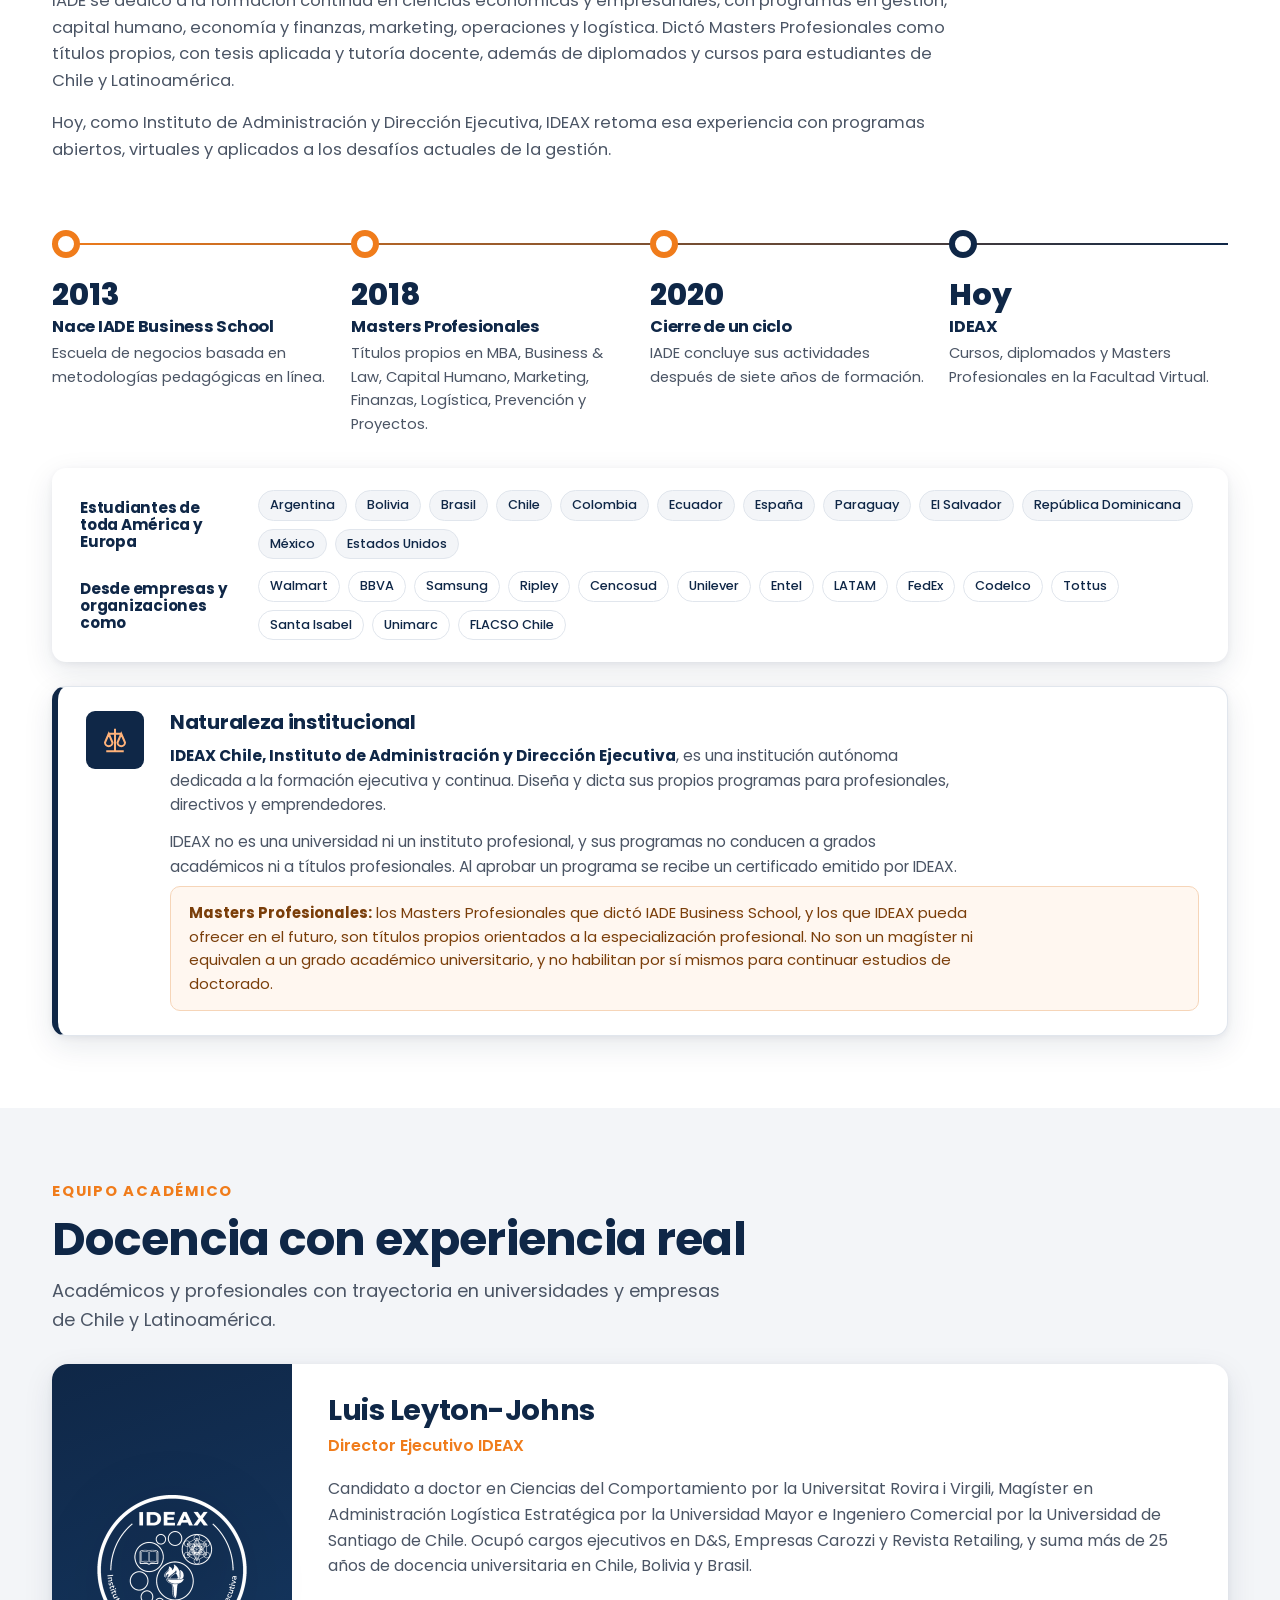
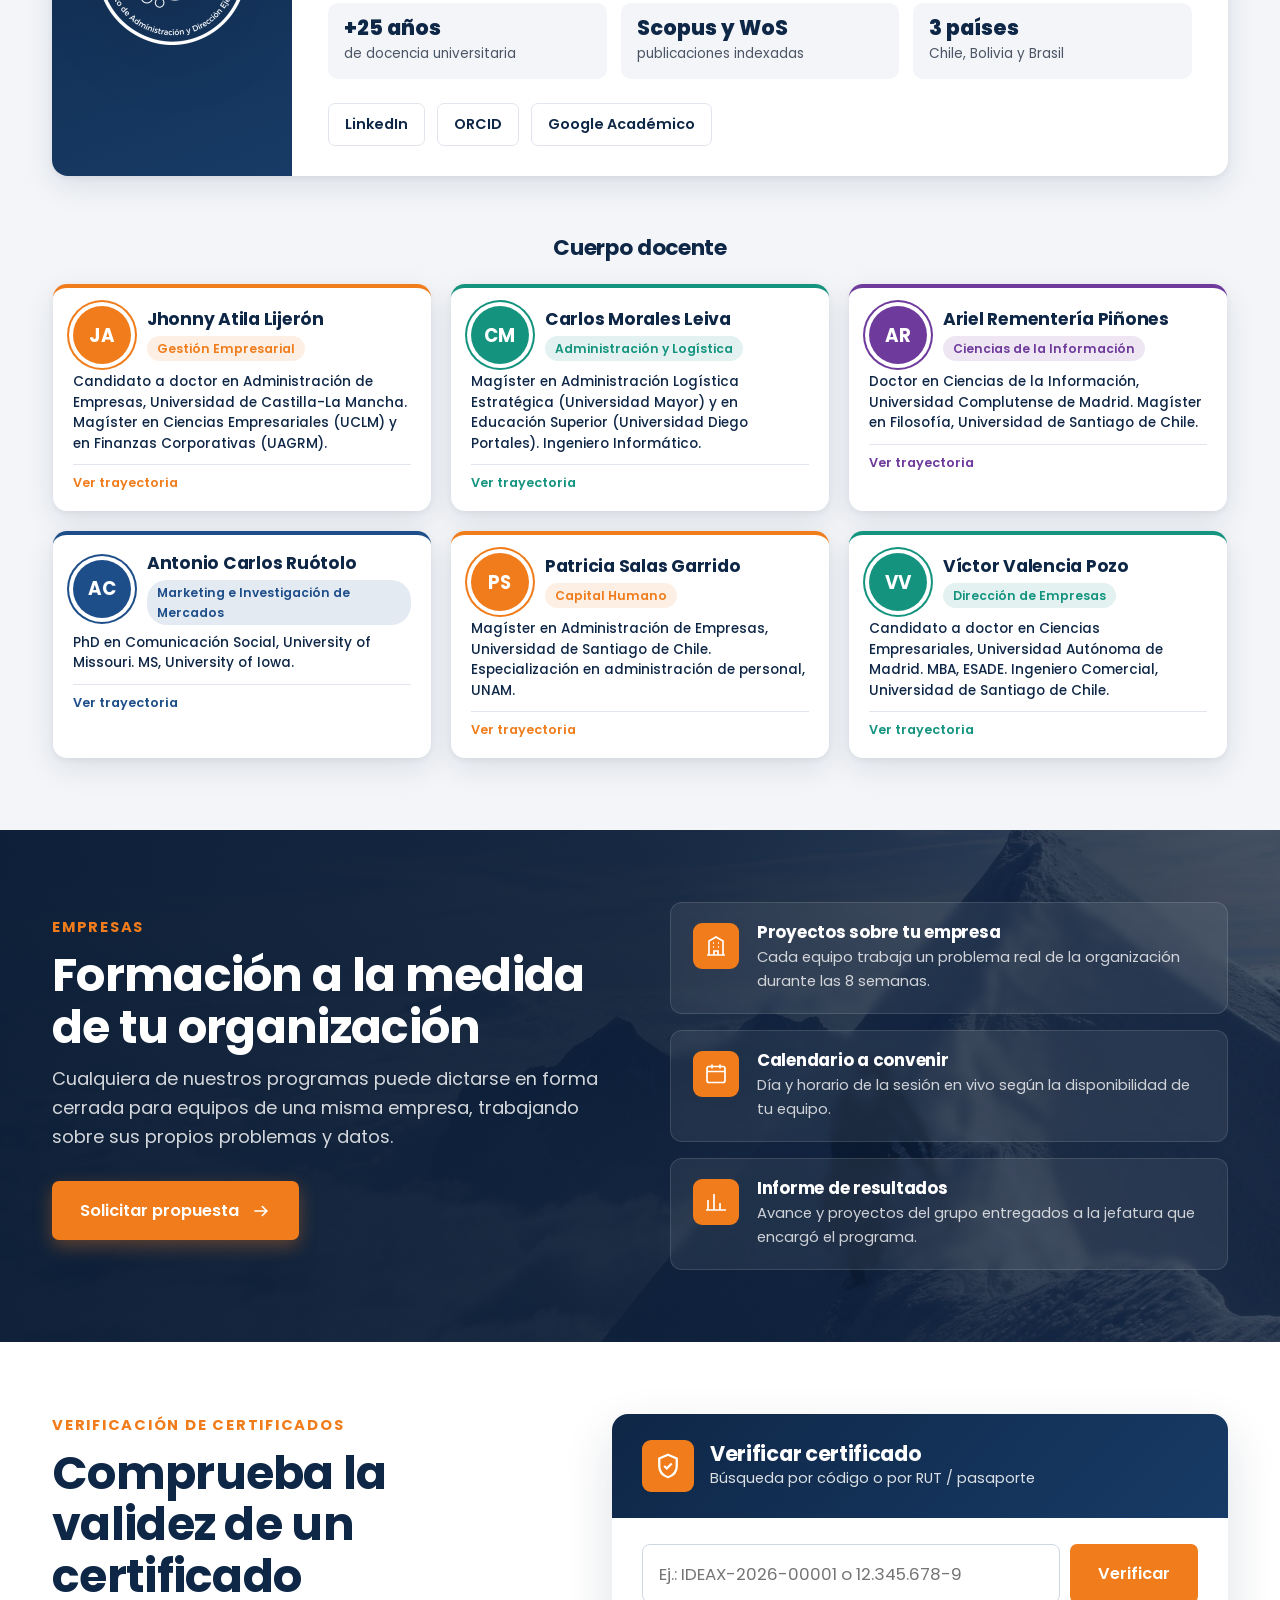
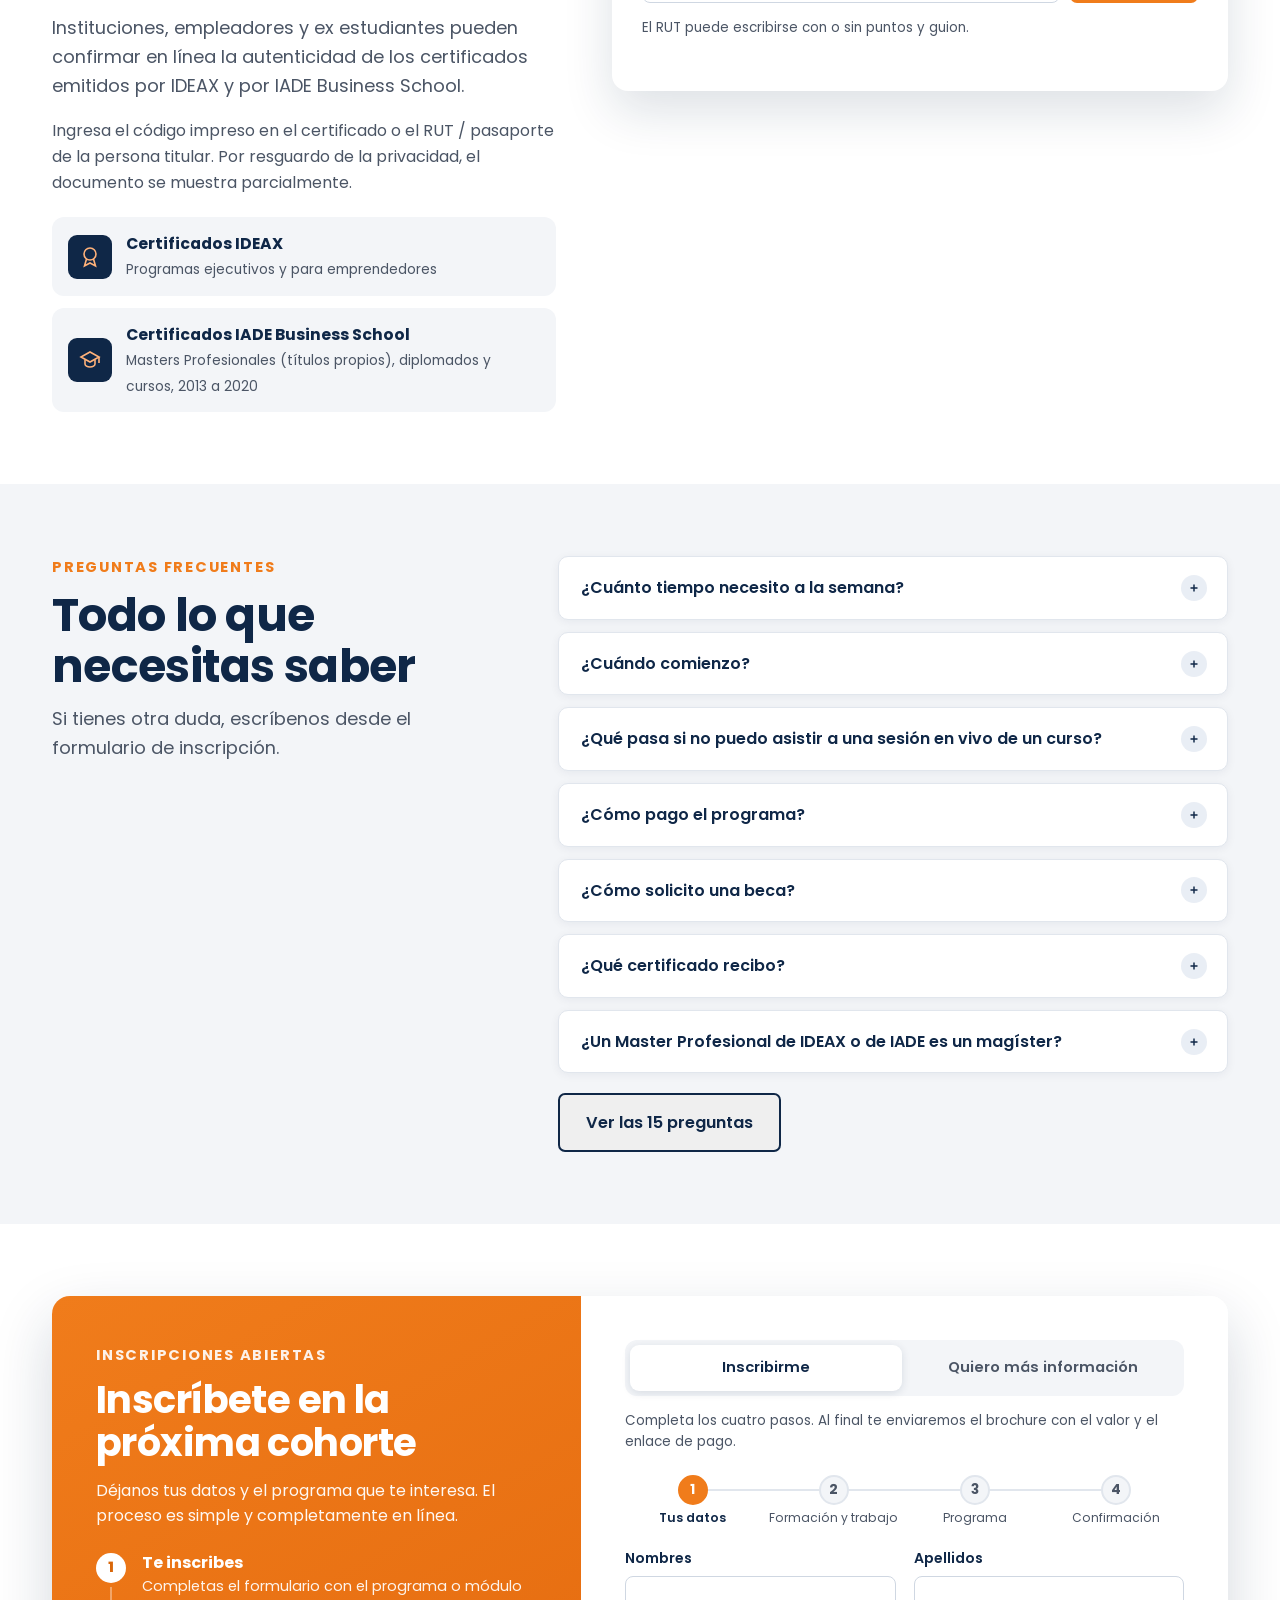
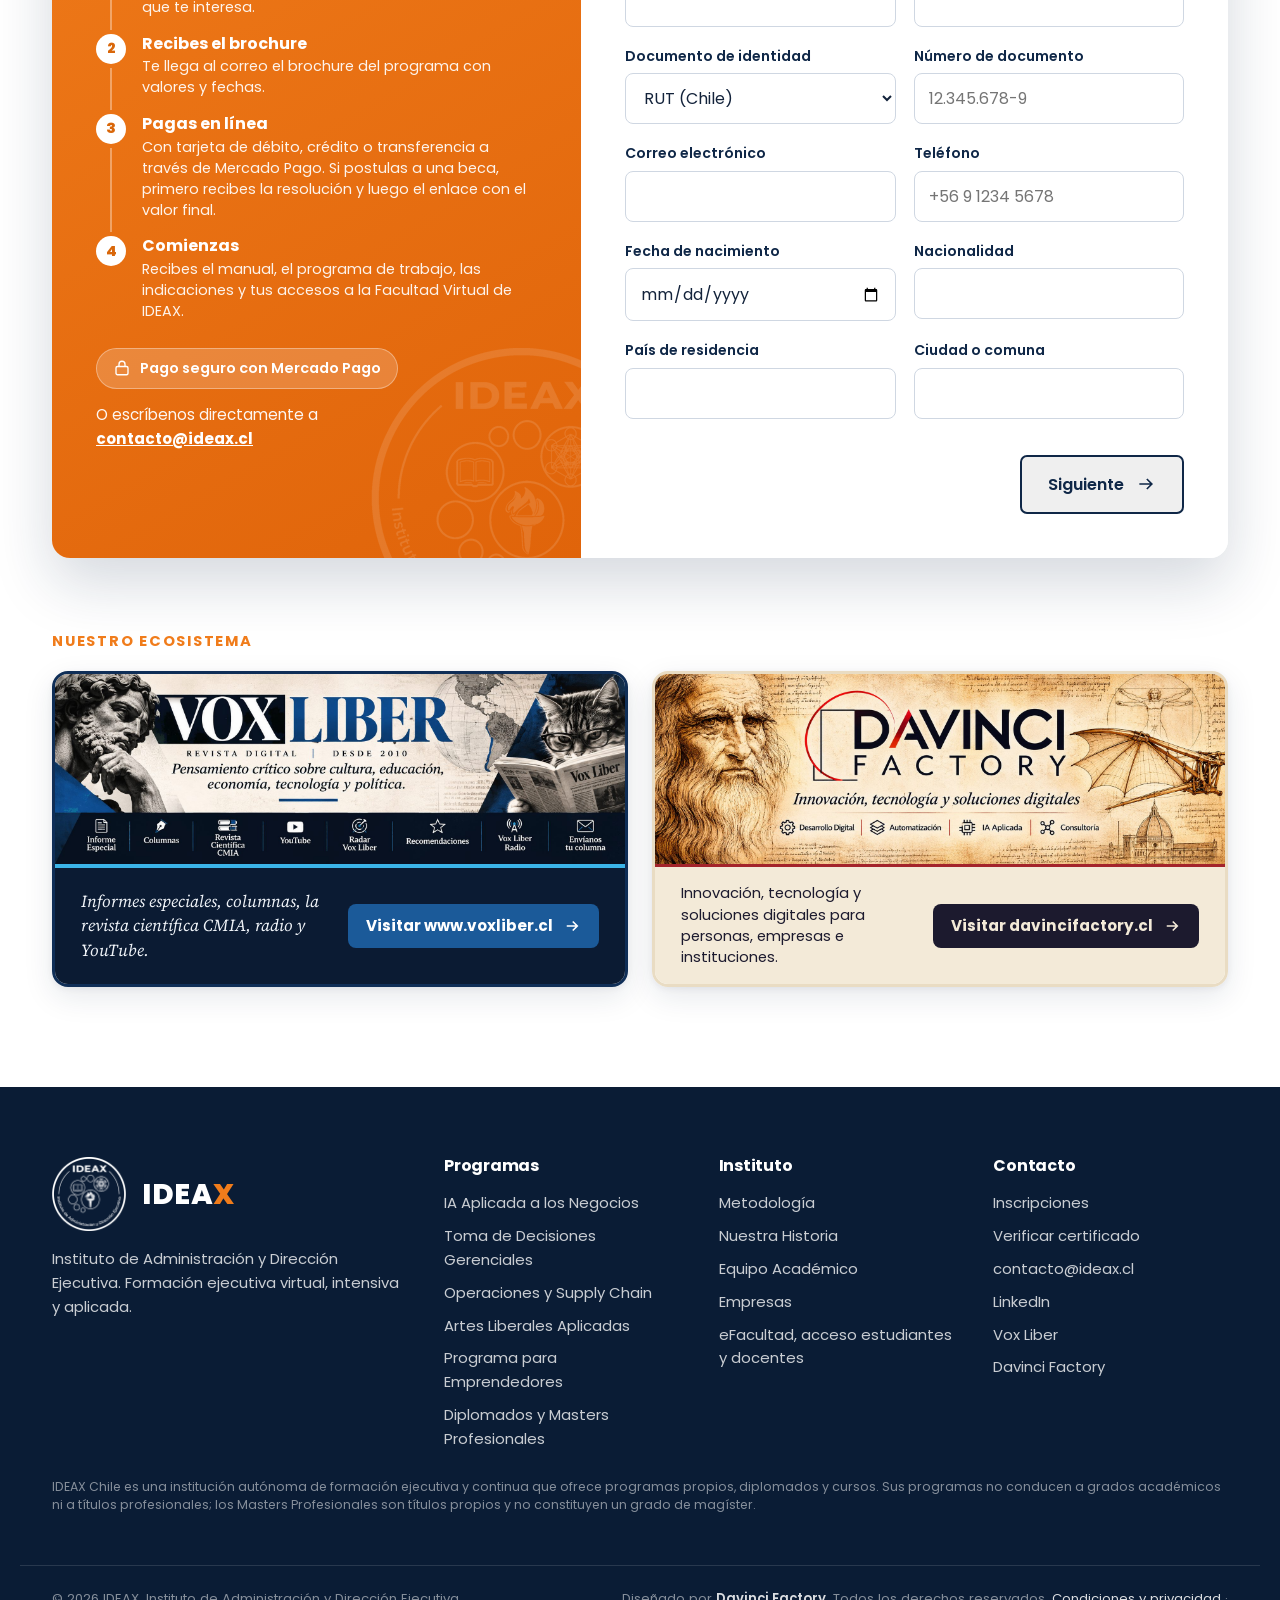
==== commit 4f2a11d5: "Add files via upload" ====
--- a/index.html
+++ b/index.html
@@ -419,6 +419,16 @@
 .barra-sup a{text-decoration:none;display:inline-flex;align-items:center;gap:7px}
 .barra-sup a:hover{color:#fff}
 .barra-sup svg{width:16px;height:16px}
+.barra-sup a.efac{background:var(--naranja);color:#fff;padding:4px 12px;border-radius:20px;font-weight:600}
+.barra-sup a.efac:hover{background:var(--naranja-2)}
+.menu .btn-efac{background:transparent;color:var(--noche);border:2px solid var(--noche);box-shadow:none}
+.menu .btn-efac:hover{background:var(--noche);color:#fff}
+@media (min-width:1361px){.menu .btn-efac{display:none}}
+.franja-efac{background:var(--noche);color:#fff}
+.franja-efac .contenedor{display:flex;align-items:center;justify-content:space-between;gap:18px;padding-top:16px;padding-bottom:16px;flex-wrap:wrap}
+.franja-efac p{margin:0;color:rgba(255,255,255,.85)}
+.franja-efac p b{color:#fff}
+.franja-efac .btn{white-space:nowrap}
 .barra-sup .destacar{color:#FFB27A;font-weight:600}
 @media (max-width:600px){.barra-sup .contenedor{justify-content:space-between;gap:10px;font-size:.78rem}.barra-sup .ocultar-movil{display:none}}
 
@@ -857,7 +867,8 @@
     <a class="ocultar-movil" id="correo-barra" href="#"><svg viewBox="0 0 24 24" fill="none" stroke="currentColor" stroke-width="1.8"><rect x="3" y="5" width="18" height="14" rx="2"/><path d="M3 7l9 6 9-6"/></svg><span></span></a>
     <a class="destacar" href="#gratuitos"><svg viewBox="0 0 24 24" fill="none" stroke="currentColor" stroke-width="1.8"><path d="M20 12v9H4v-9M2 7h20v5H2zM12 21V7M12 7H7.5a2.5 2.5 0 1 1 0-5C11 2 12 7 12 7zM12 7h4.5a2.5 2.5 0 1 0 0-5C13 2 12 7 12 7z"/></svg>Cursos gratuitos</a>
     <a class="destacar" href="#becas"><svg viewBox="0 0 24 24" fill="none" stroke="currentColor" stroke-width="1.8"><path d="M2 9l10-5 10 5-10 5z"/><path d="M6 11v5c0 1.7 2.7 3 6 3s6-1.3 6-3v-5"/><path d="M22 9v6"/></svg>Becas</a>
-    <a class="destacar" href="#verificar"><svg viewBox="0 0 24 24" fill="none" stroke="currentColor" stroke-width="1.8"><path d="M12 3l7 3v6c0 4.5-3 7.7-7 9-4-1.3-7-4.5-7-9V6z"/><path d="M9 12l2 2 4-4"/></svg>Verificar certificado</a>
+    <a class="destacar ocultar-movil" href="#verificar"><svg viewBox="0 0 24 24" fill="none" stroke="currentColor" stroke-width="1.8"><path d="M12 3l7 3v6c0 4.5-3 7.7-7 9-4-1.3-7-4.5-7-9V6z"/><path d="M9 12l2 2 4-4"/></svg>Verificar certificado</a>
+    <a class="efac" href="efacultad/"><svg viewBox="0 0 24 24" fill="none" stroke="currentColor" stroke-width="1.8"><path d="M2 9l10-5 10 5-10 5z"/><path d="M6 11v5c0 1.7 2.7 3 6 3s6-1.3 6-3v-5"/></svg>eFacultad</a>
   </div>
 </div>
 
@@ -880,6 +891,7 @@
       <a class="enlace" href="#historia">Nuestra Historia</a>
       <a class="enlace" href="#equipo">Equipo Académico</a>
       <a class="enlace" href="#empresas">Empresas</a>
+      <a class="btn btn-efac" href="efacultad/">eFacultad</a>
       <a class="btn btn-naranja" href="#inscripcion">Inscripciones
         <svg viewBox="0 0 24 24" fill="none" stroke="currentColor" stroke-width="2"><path d="M14 4h6v6M20 4l-9 9M18 14v5a1 1 0 0 1-1 1H5a1 1 0 0 1-1-1V7a1 1 0 0 1 1-1h5"/></svg>
       </a>
@@ -903,6 +915,14 @@
       <a class="btn btn-blanco" href="#emprendedores">Programa para emprendedores</a>
     </div>
     <a class="aviso-becas entra" href="#becas"><svg viewBox="0 0 24 24" fill="none" stroke="currentColor" stroke-width="1.8"><path d="M2 9l10-5 10 5-10 5z"/><path d="M6 11v5c0 1.7 2.7 3 6 3s6-1.3 6-3v-5"/><path d="M22 9v6"/></svg><span><b>Becas parciales de 20%, 30% y 50%.</b> Postula al inscribirte.</span></a>
+  </div>
+</section>
+
+<!-- ACCESO A LA eFACULTAD -->
+<section class="franja-efac" aria-label="Acceso a la eFacultad">
+  <div class="contenedor">
+    <p><b>¿Ya eres estudiante de IDEAX?</b> Estudia, entrega tus casos, revisa tus notas y descarga tus certificados en tu eFacultad.</p>
+    <a class="btn btn-naranja" href="efacultad/">Ingresar a la eFacultad</a>
   </div>
 </section>
 
@@ -2146,6 +2166,7 @@
         <li><a href="#historia">Nuestra Historia</a></li>
         <li><a href="#equipo">Equipo Académico</a></li>
         <li><a href="#empresas">Empresas</a></li>
+        <li><a href="efacultad/">eFacultad, acceso estudiantes y docentes</a></li>
       </ul>
     </div>
     <div>
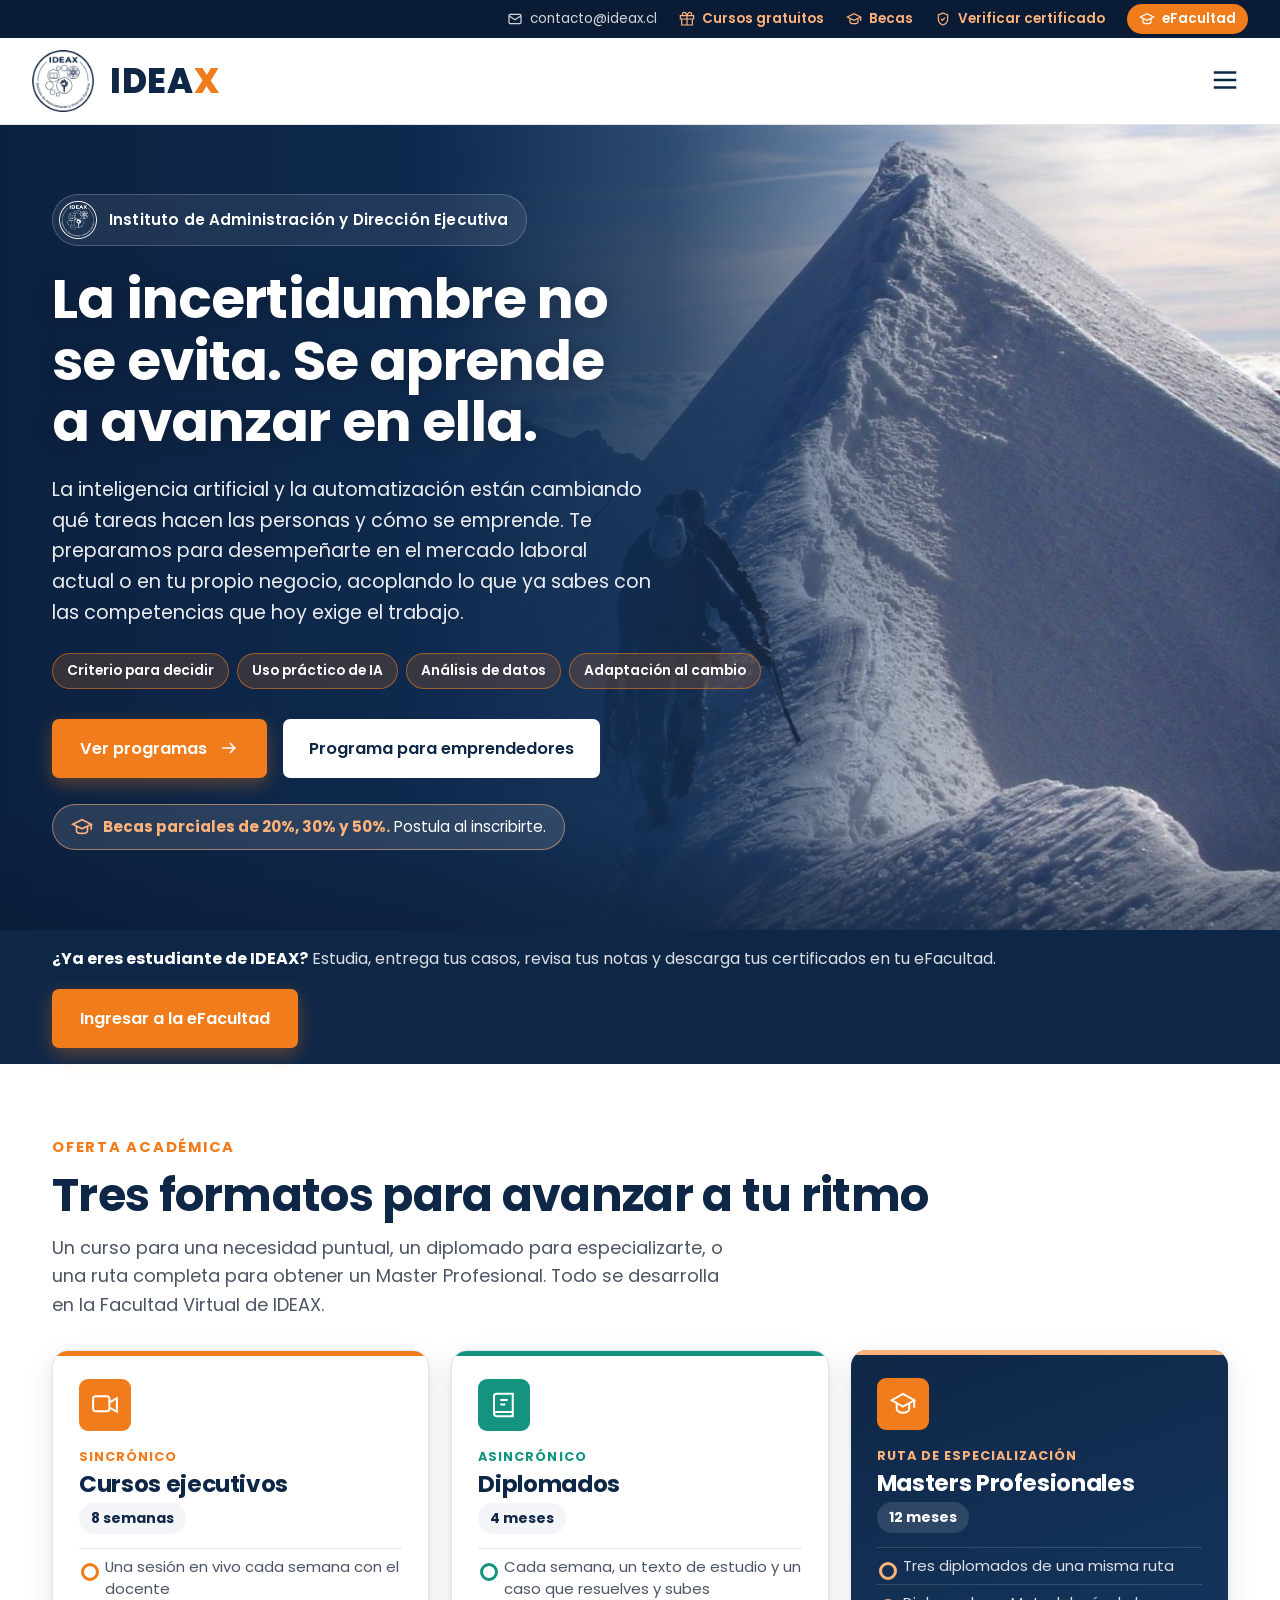
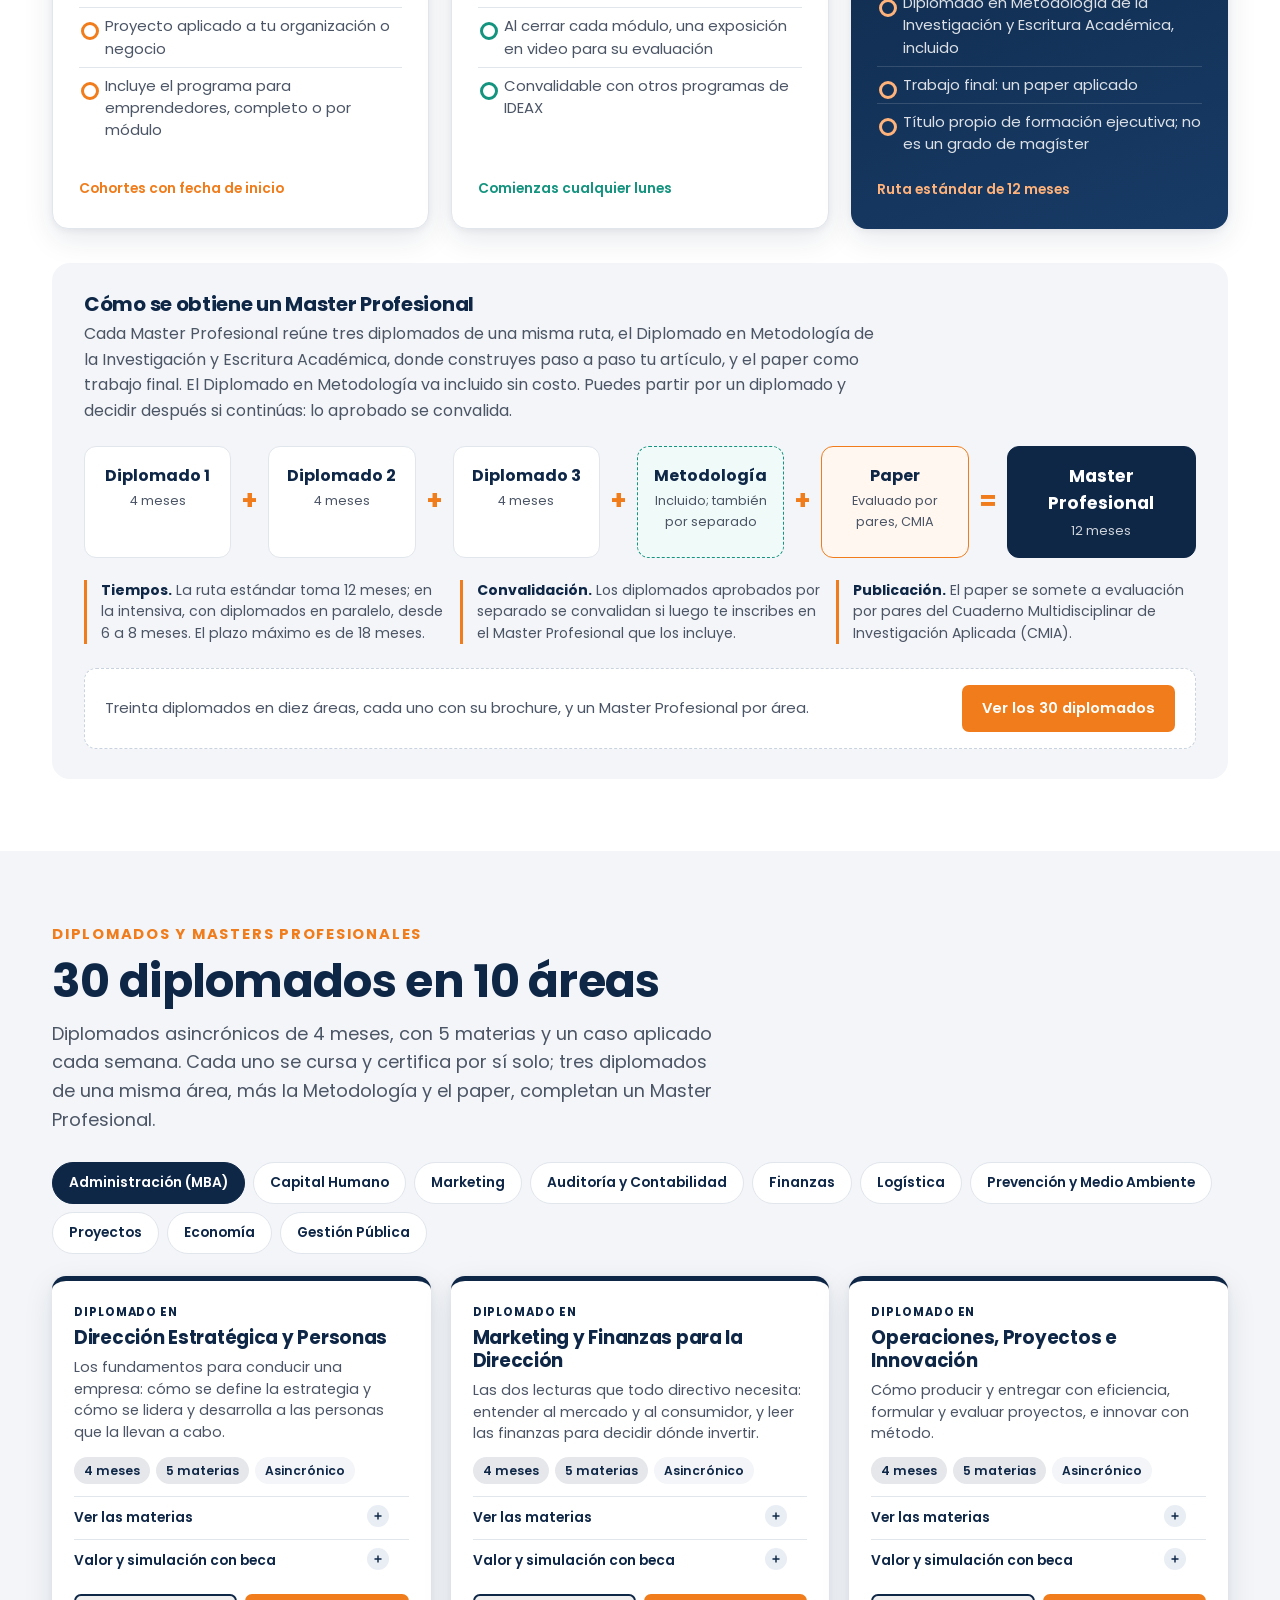
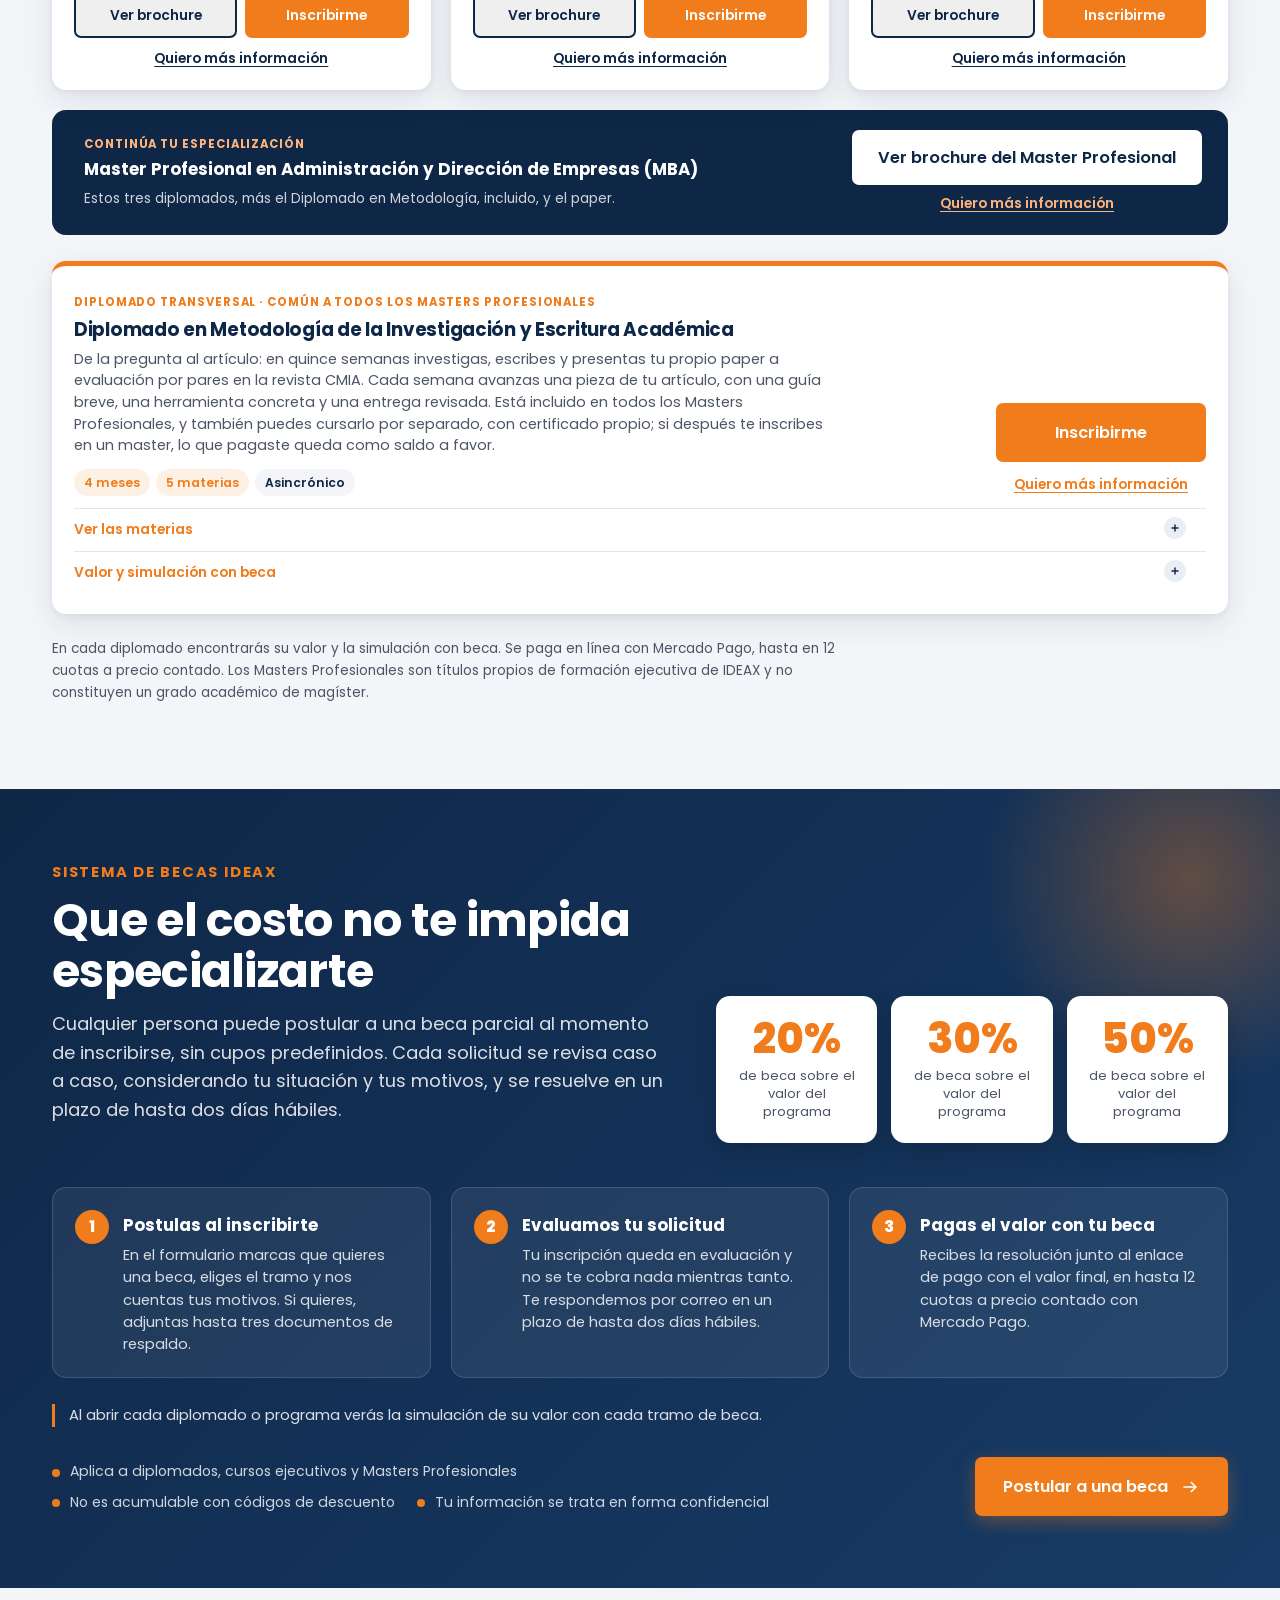
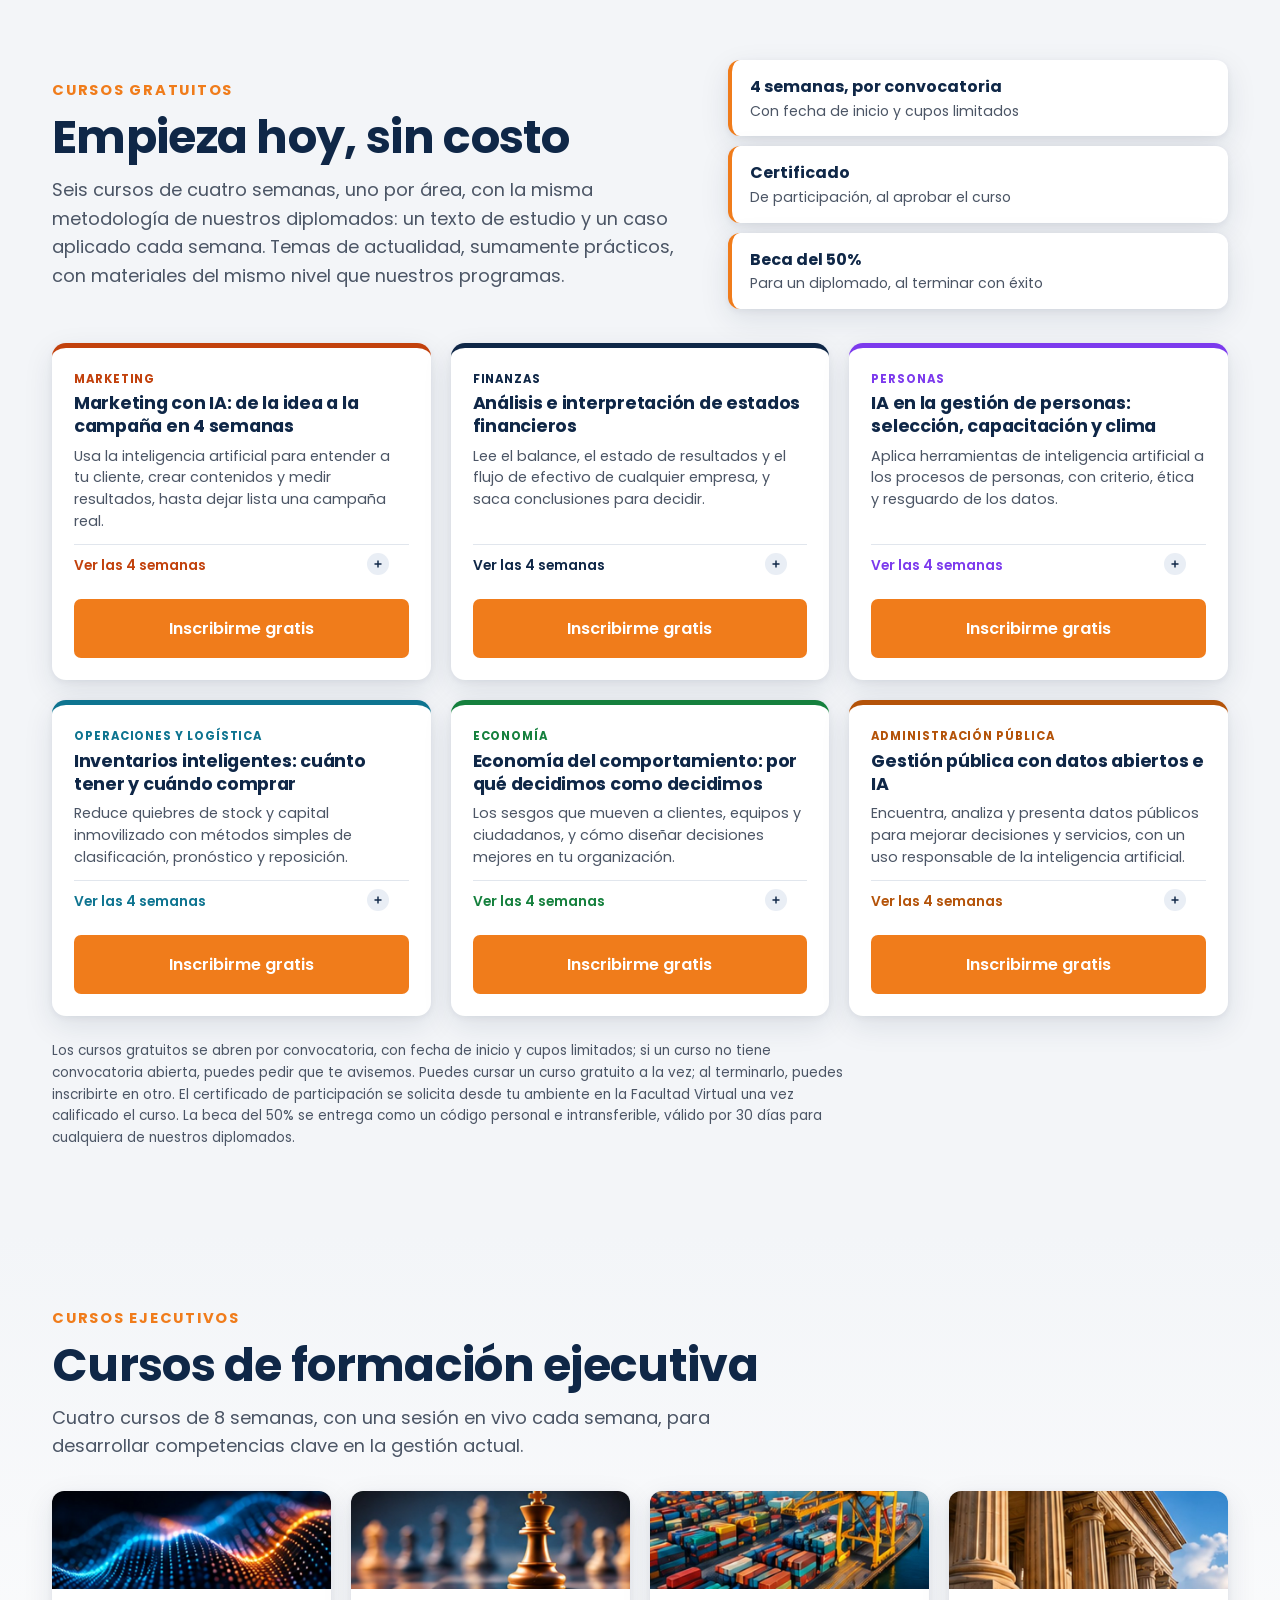
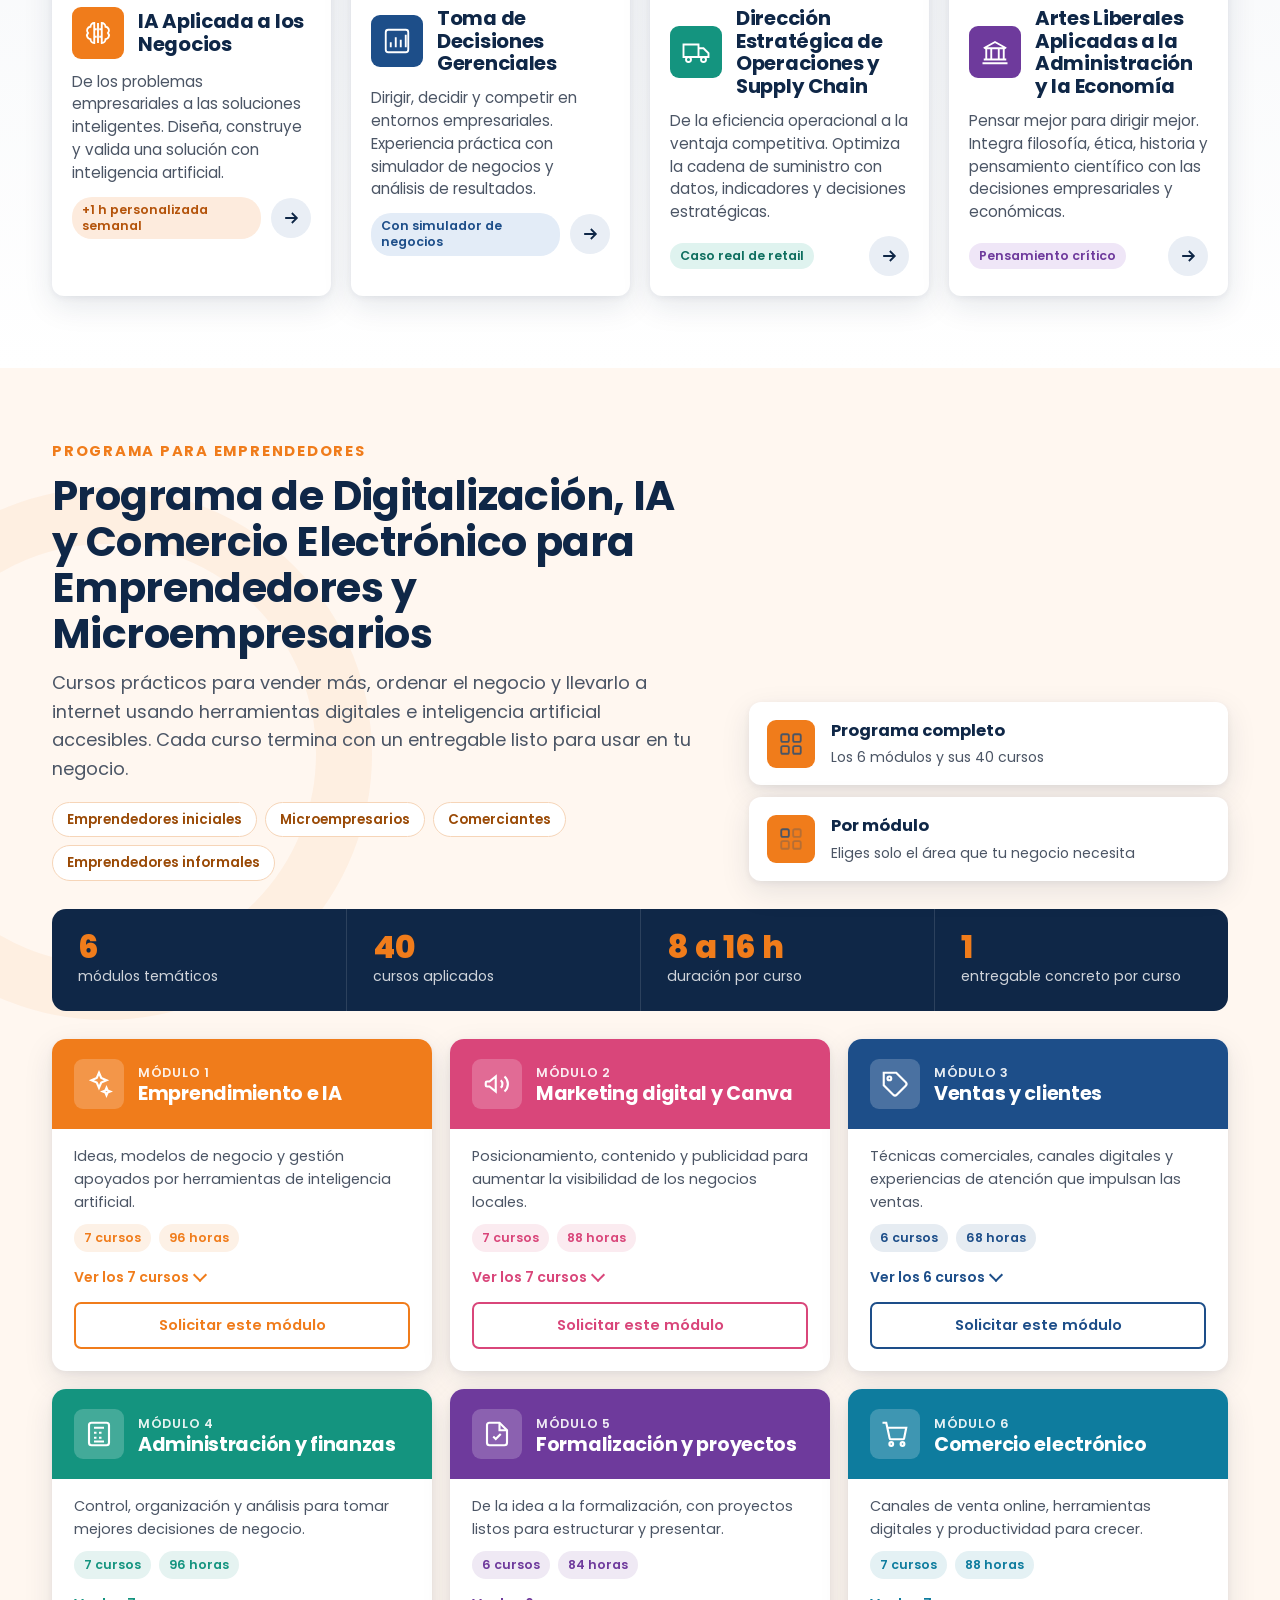
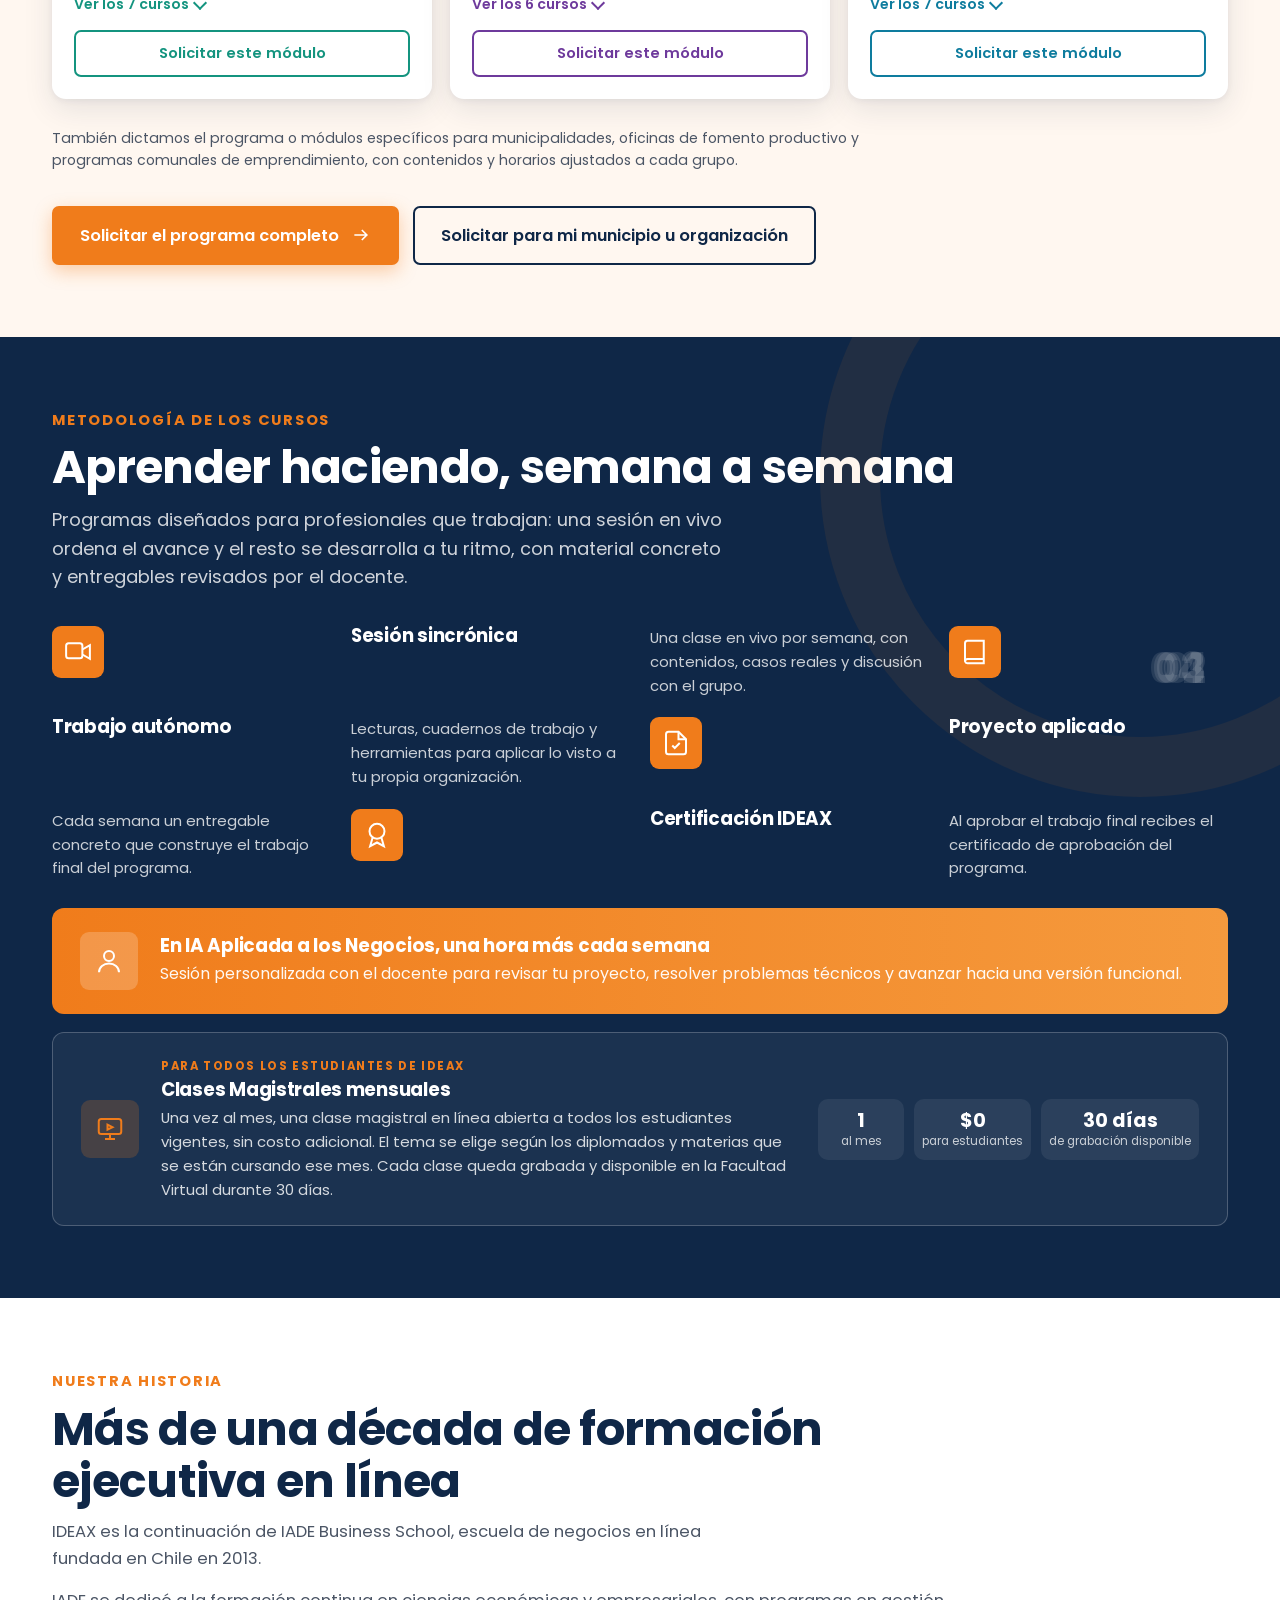
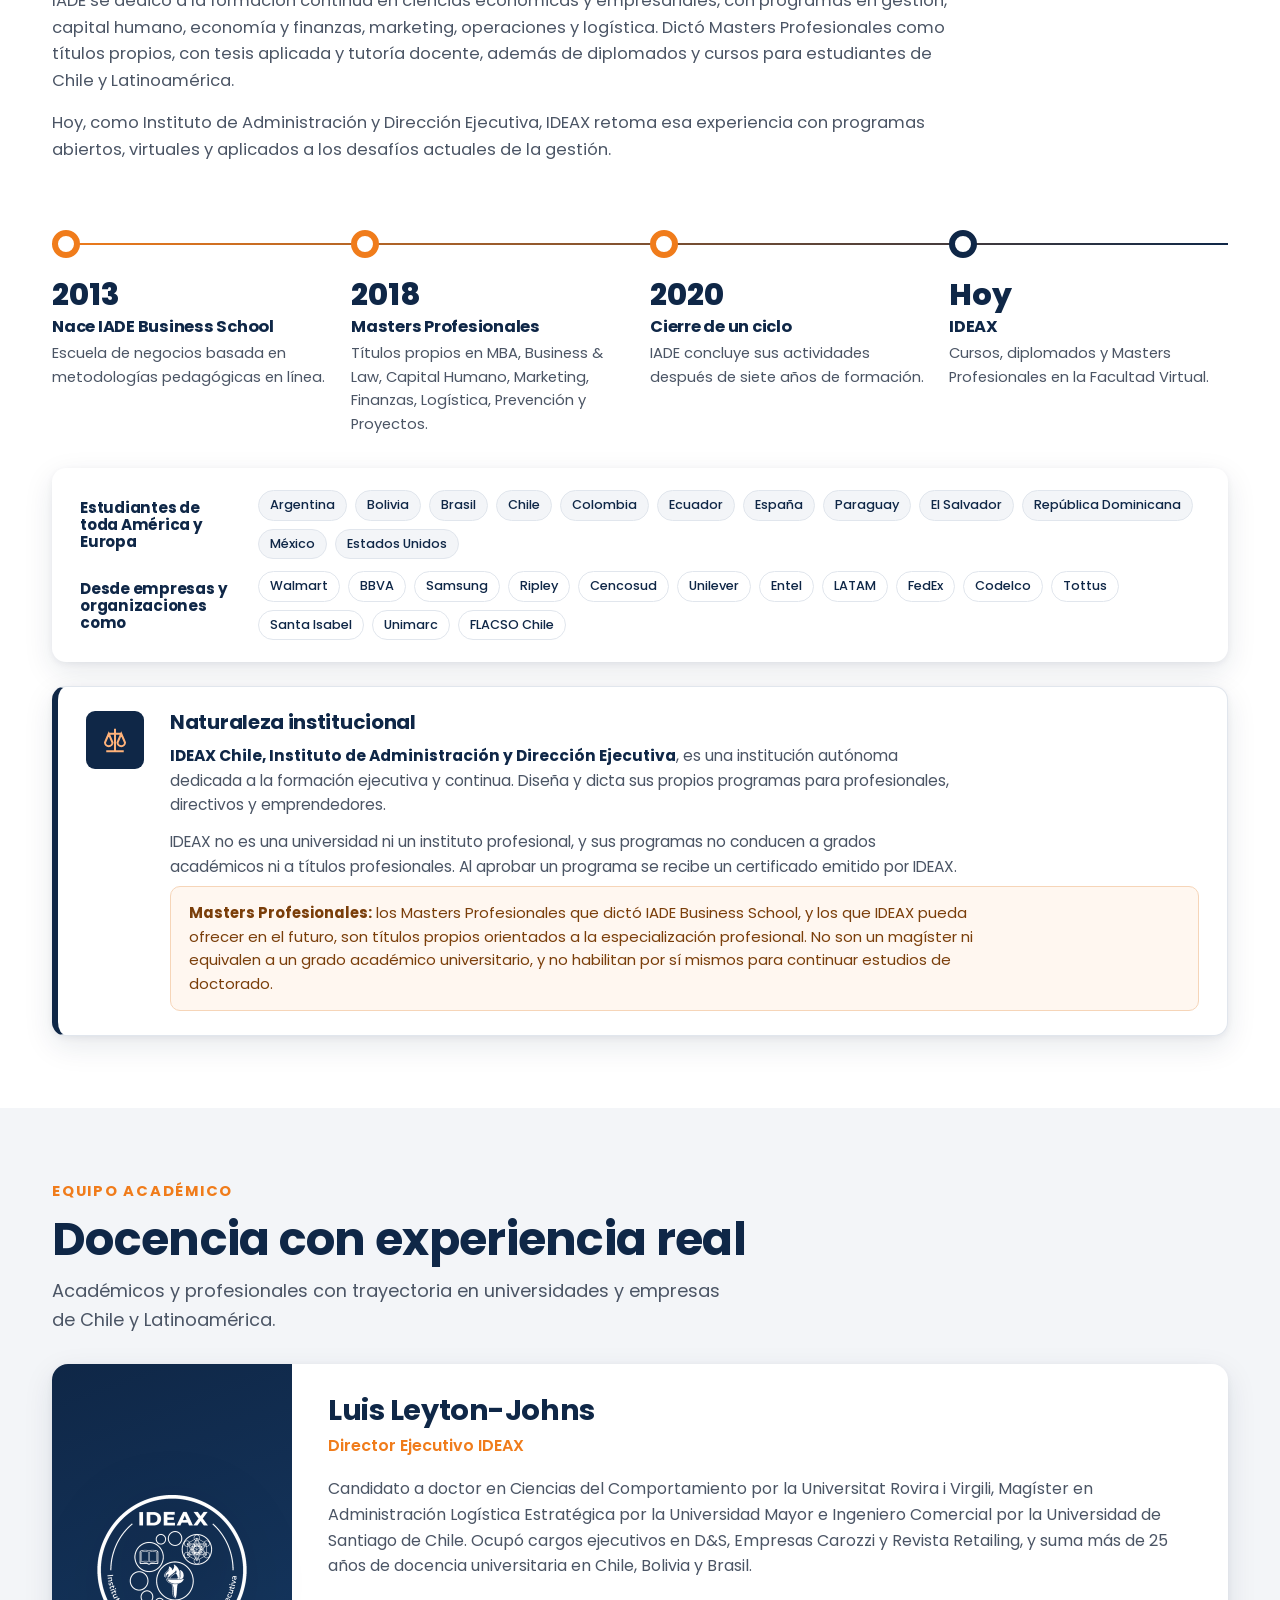
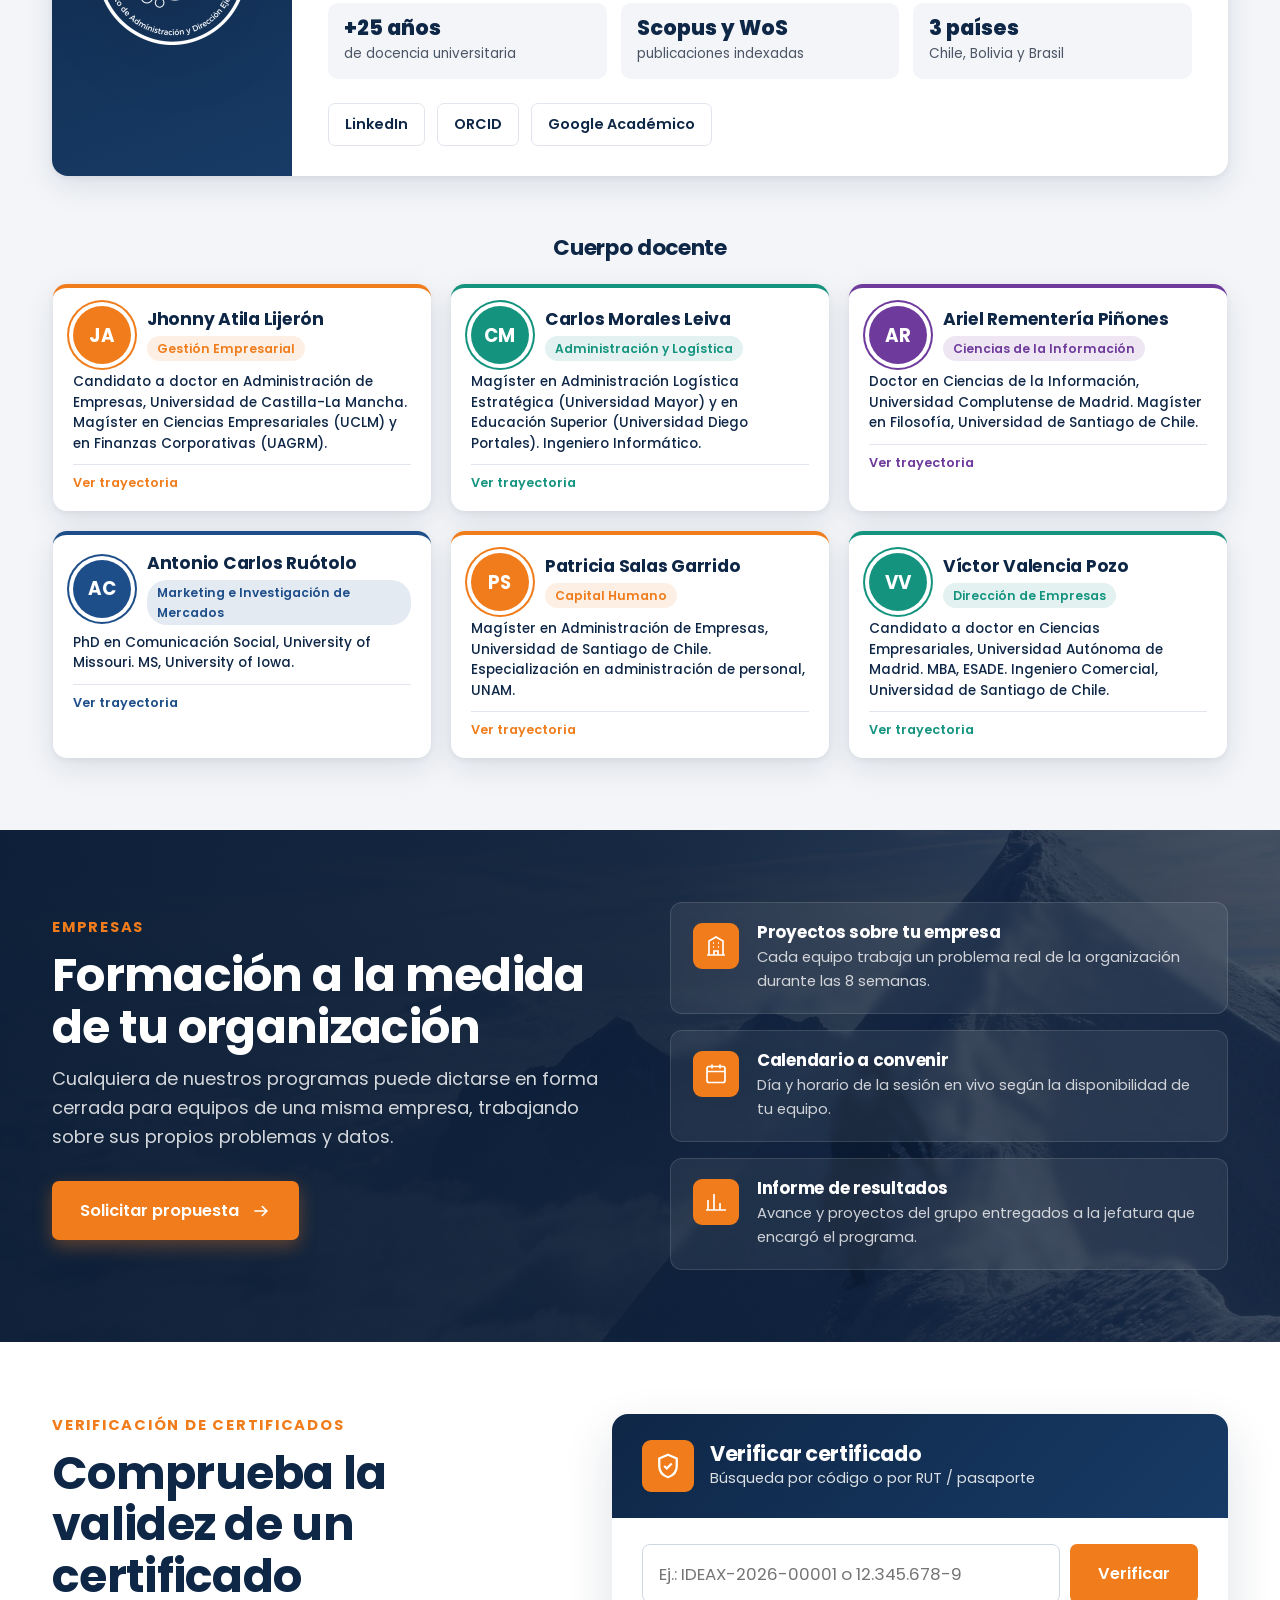
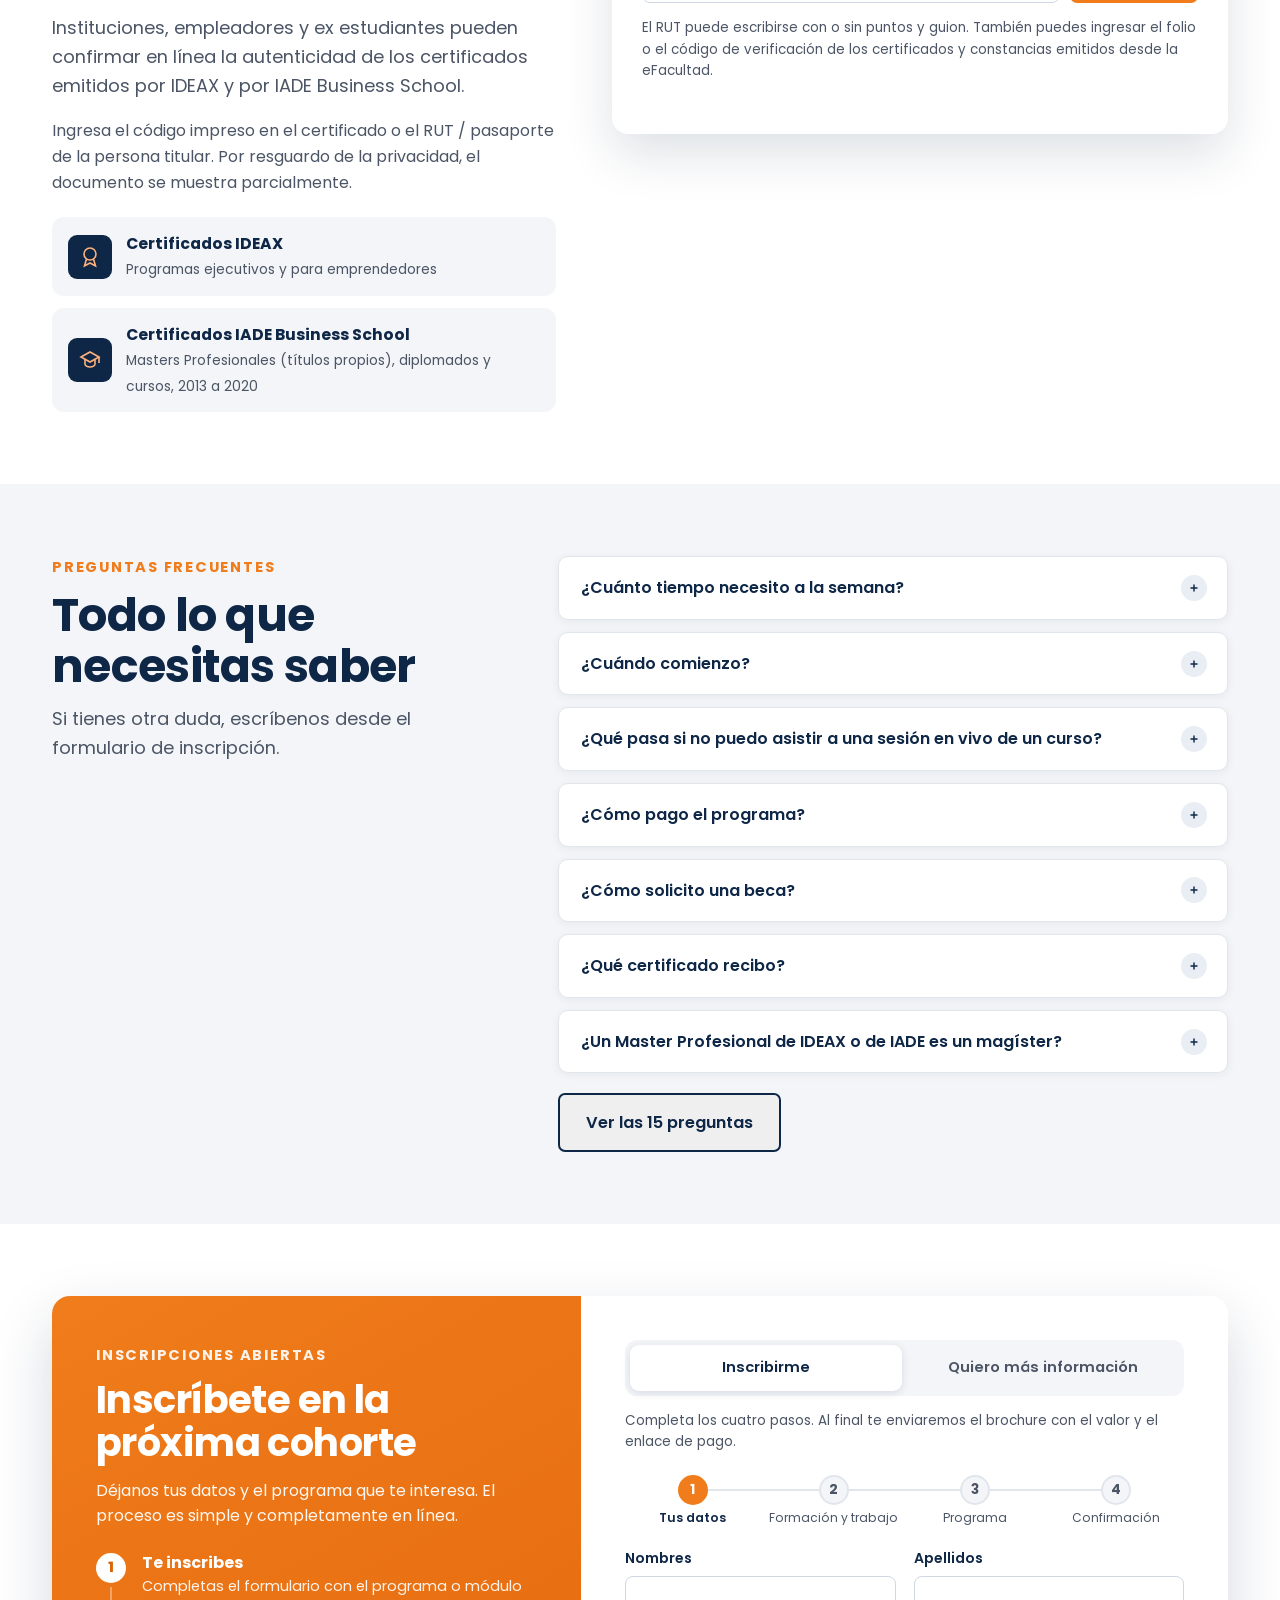
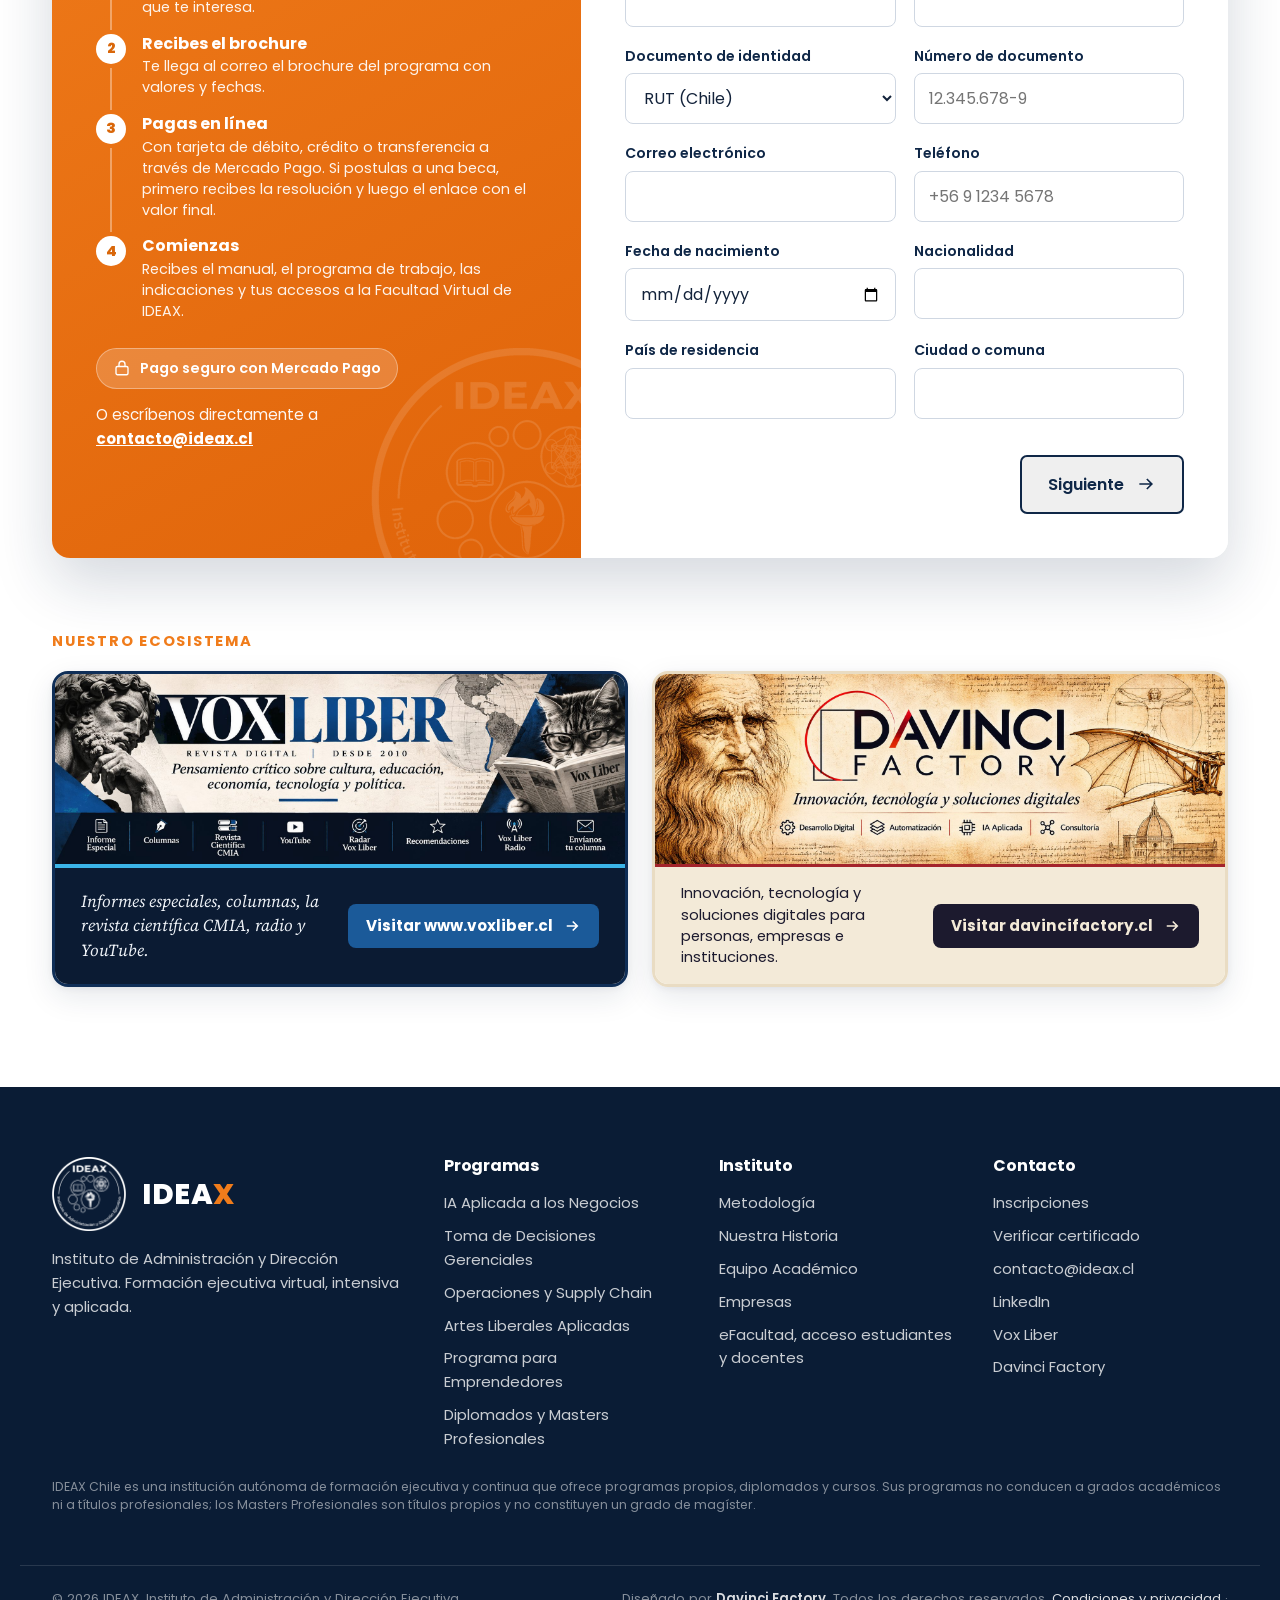
==== commit a402217c: "Add files via upload" ====
--- a/index.html
+++ b/index.html
@@ -1911,7 +1911,7 @@
         <input id="v-dato" name="dato" autocomplete="off" spellcheck="false" placeholder="Ej.: IDEAX-2026-00001 o 12.345.678-9">
         <button class="btn btn-naranja" type="submit">Verificar</button>
       </form>
-      <p class="verifica-ayuda">El RUT puede escribirse con o sin puntos y guion.</p>
+      <p class="verifica-ayuda">El RUT puede escribirse con o sin puntos y guion. También puedes ingresar el folio o el código de verificación de los certificados y constancias emitidos desde la eFacultad.</p>
       <div class="verifica-resultado" id="v-resultado" aria-live="polite"></div>
     </div>
   </div>
@@ -2291,7 +2291,7 @@
   /* Correo público que se muestra en el sitio */
   correo: "contacto@ideax.cl",
   /* URL de la aplicación web de Apps Script para verificar certificados (termina en /exec) */
-  verificacionURL: "",
+  verificacionURL: "https://script.google.com/macros/s/AKfycbxKpKOfwdGAso0n0BKhE-VmpYzGJSV_4_gZbdjREqmJG6PPeGVwFMDI0Vrl4MXbHGqz/exec",
   /* URL de la aplicación web de Apps Script que recibe las inscripciones, avisa a
      contacto@ideax.cl y leyton.johns@gmail.com y envía el brochure al interesado */
   inscripcionURL: "https://script.google.com/macros/s/AKfycbyhMvyQAi7qwIBpXZiUrUv5HE4miSm-pAxajWbPNO7UQUJ_lEAumtaZSSEUEURCT9QJ/exec"
@@ -2500,8 +2500,8 @@
 }
 function tarjetaCert(r){
   const cls = r.valido ? "res-ok" : "res-mal";
-  const estado = r.valido ? ICO_OK + "Certificado válido" : ICO_MAL + "Certificado revocado, sin validez";
-  const filas = [["Titular",r.nombre],["Documento",r.documento],["Programa",r.programa],["Tipo",r.tipo],["Emitido por",r.institucion],["Fecha de emisión",r.fecha],["Horas",r.horas],["Código",r.codigo]]
+  const estado = (r.valido ? ICO_OK : ICO_MAL) + esc(r.estado || (r.valido ? "Certificado válido" : "Certificado revocado, sin validez"));
+  const filas = [["Titular",r.nombre],["Documento",r.documento],["Programa",r.programa],["Tipo",r.tipo],["Emitido por",r.institucion],["Fecha de emisión",r.fecha],["Horas",r.horas],["Calificación",r.nota && typeof r.nota==="object" ? `${String(r.nota.pct).replace(".",",")}% (${String(r.nota.n7).replace(".",",")} en escala 1 a 7; ${String(r.nota.n10).replace(".",",")} en escala 1 a 10)` : r.nota],["Código",r.codigo]]
     .filter(f=>f[1]).map(f=>`<dt>${f[0]}</dt><dd>${esc(f[1])}</dd>`).join("");
   return `<div class="res ${cls}"><div class="res-estado">${estado}</div><dl>${filas}</dl></div>`;
 }
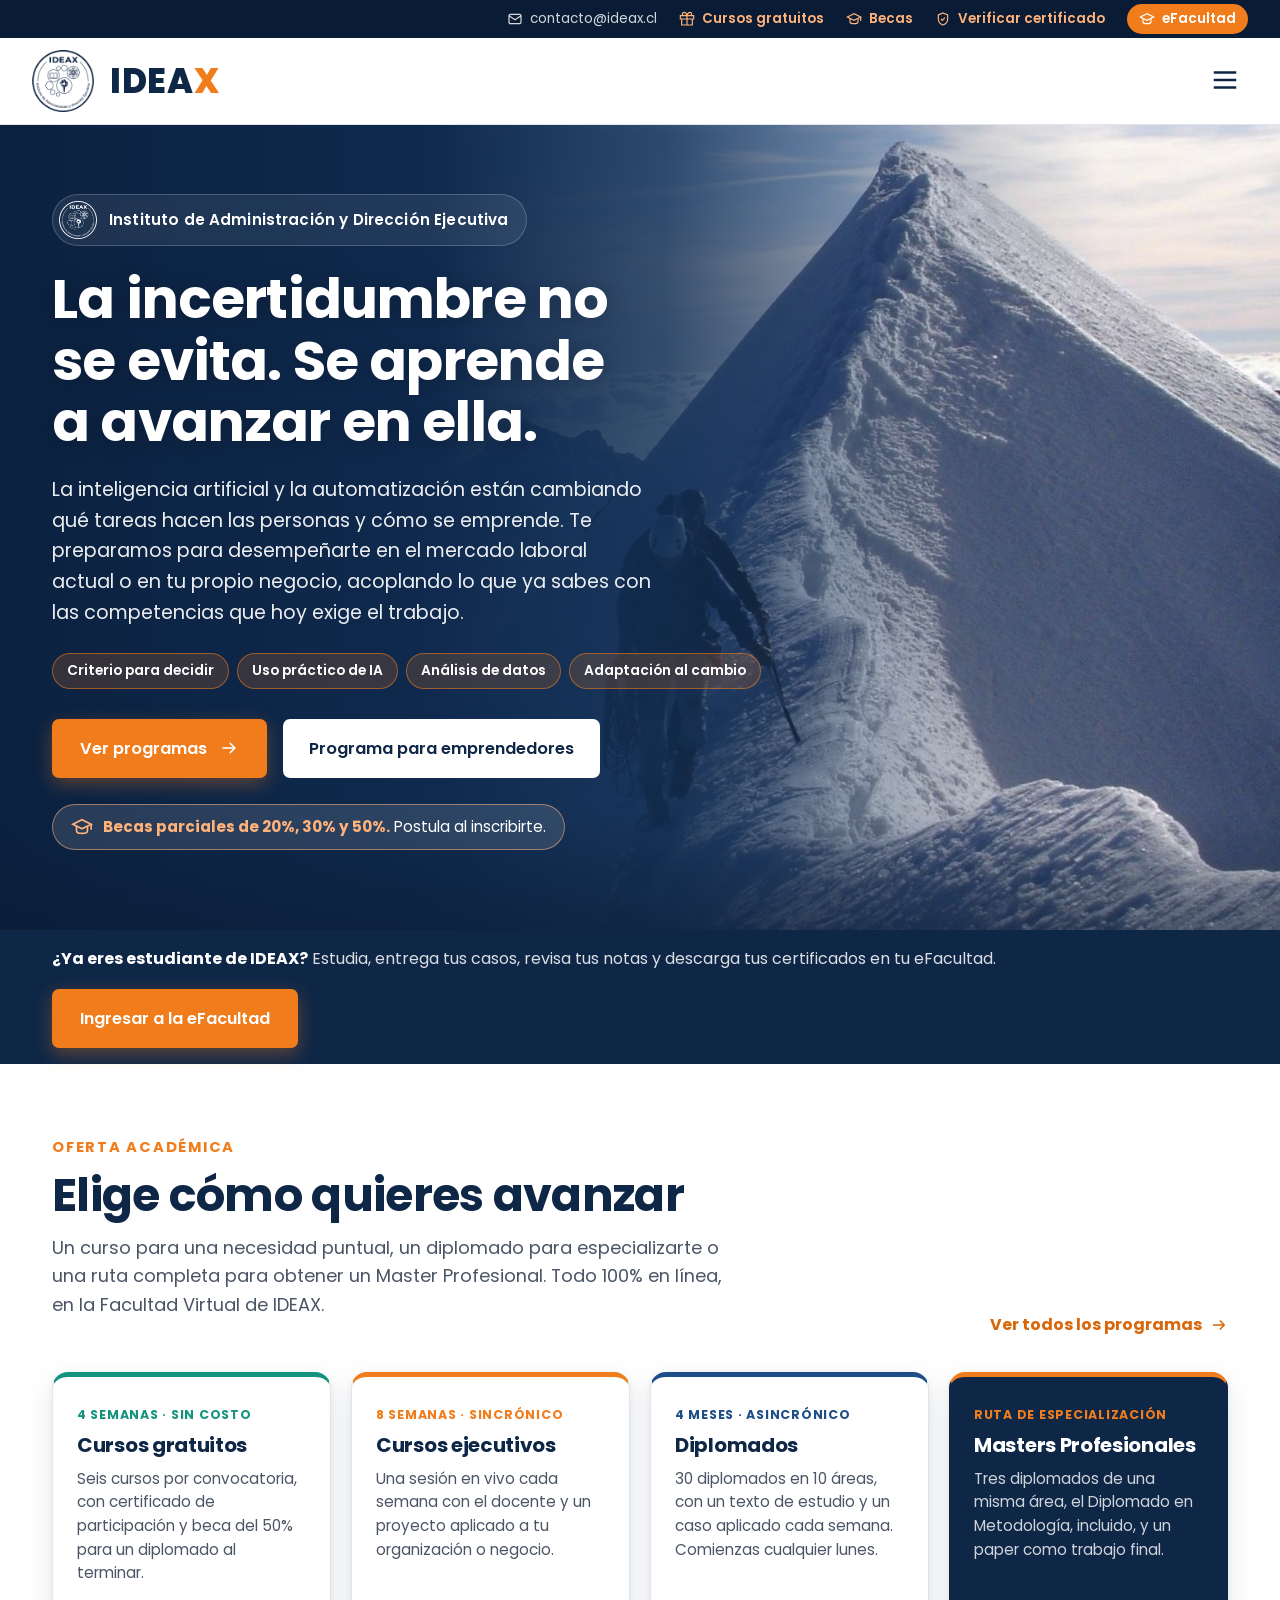
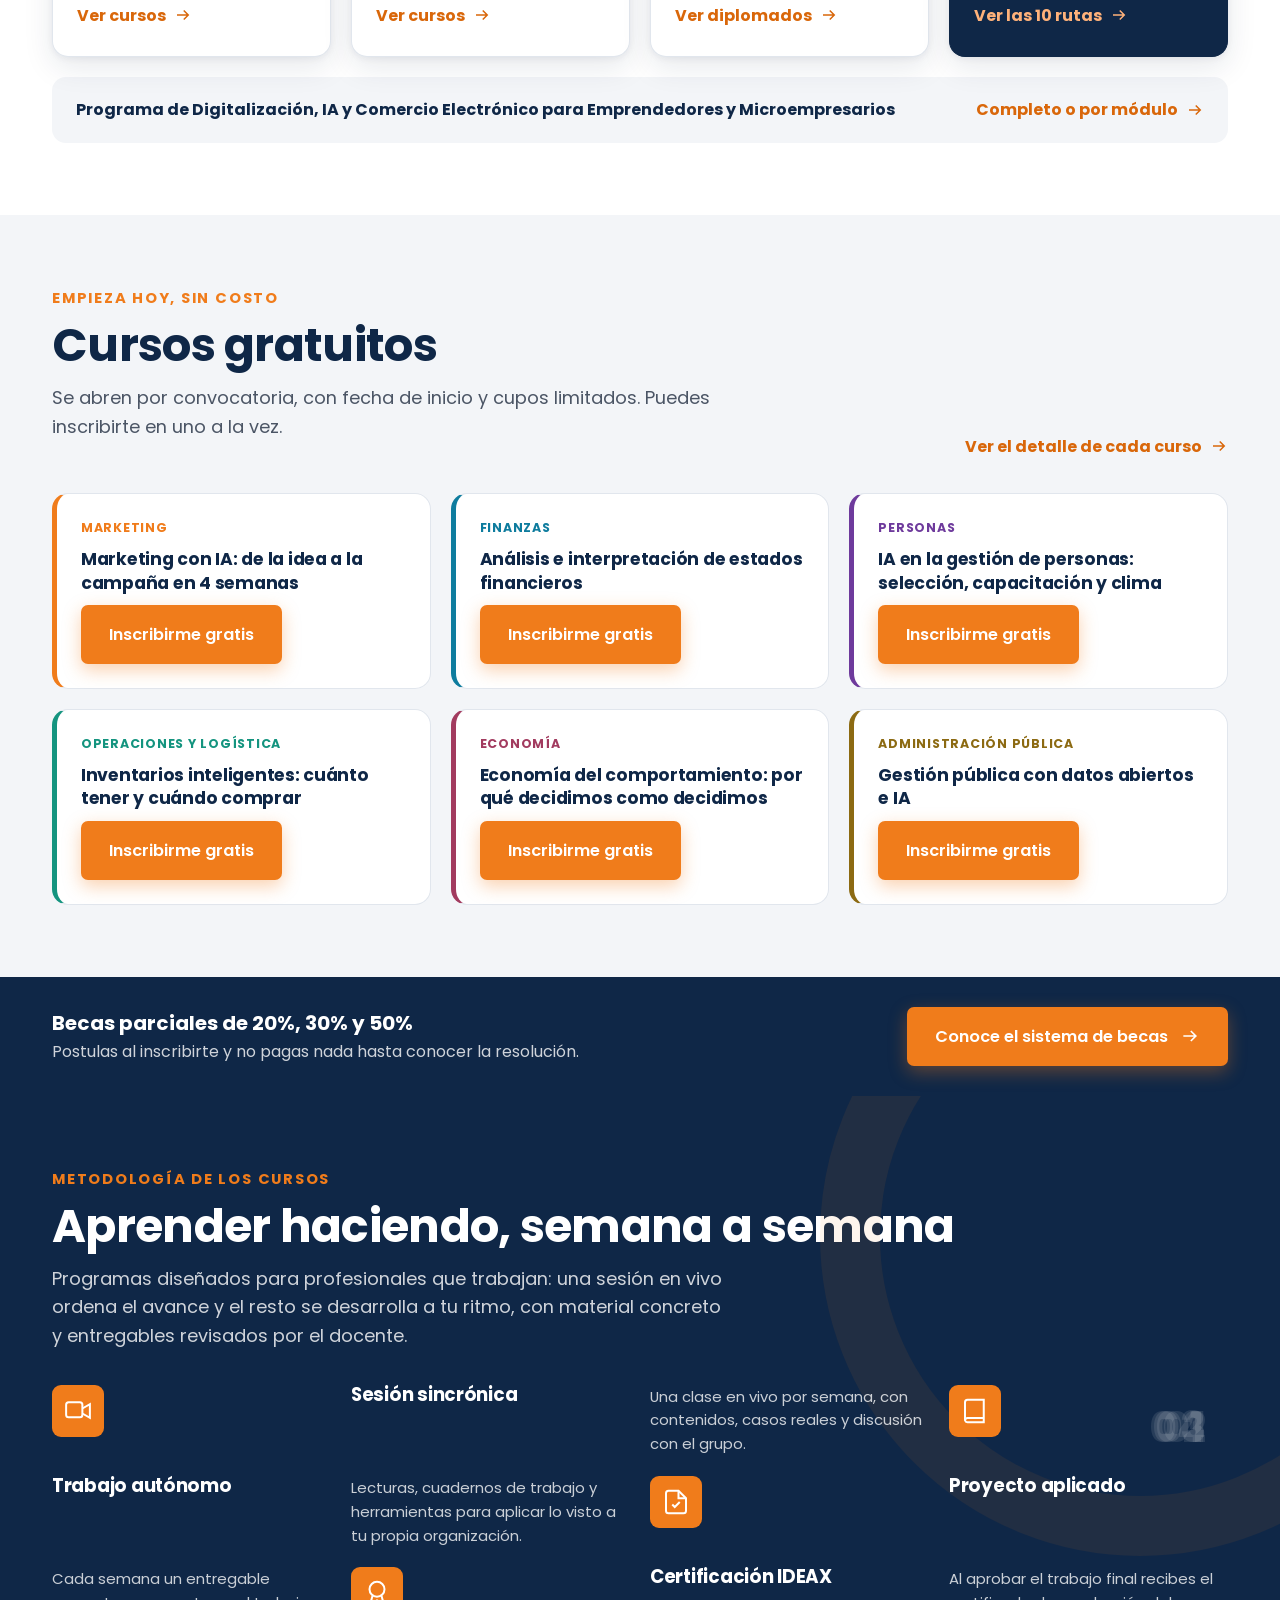
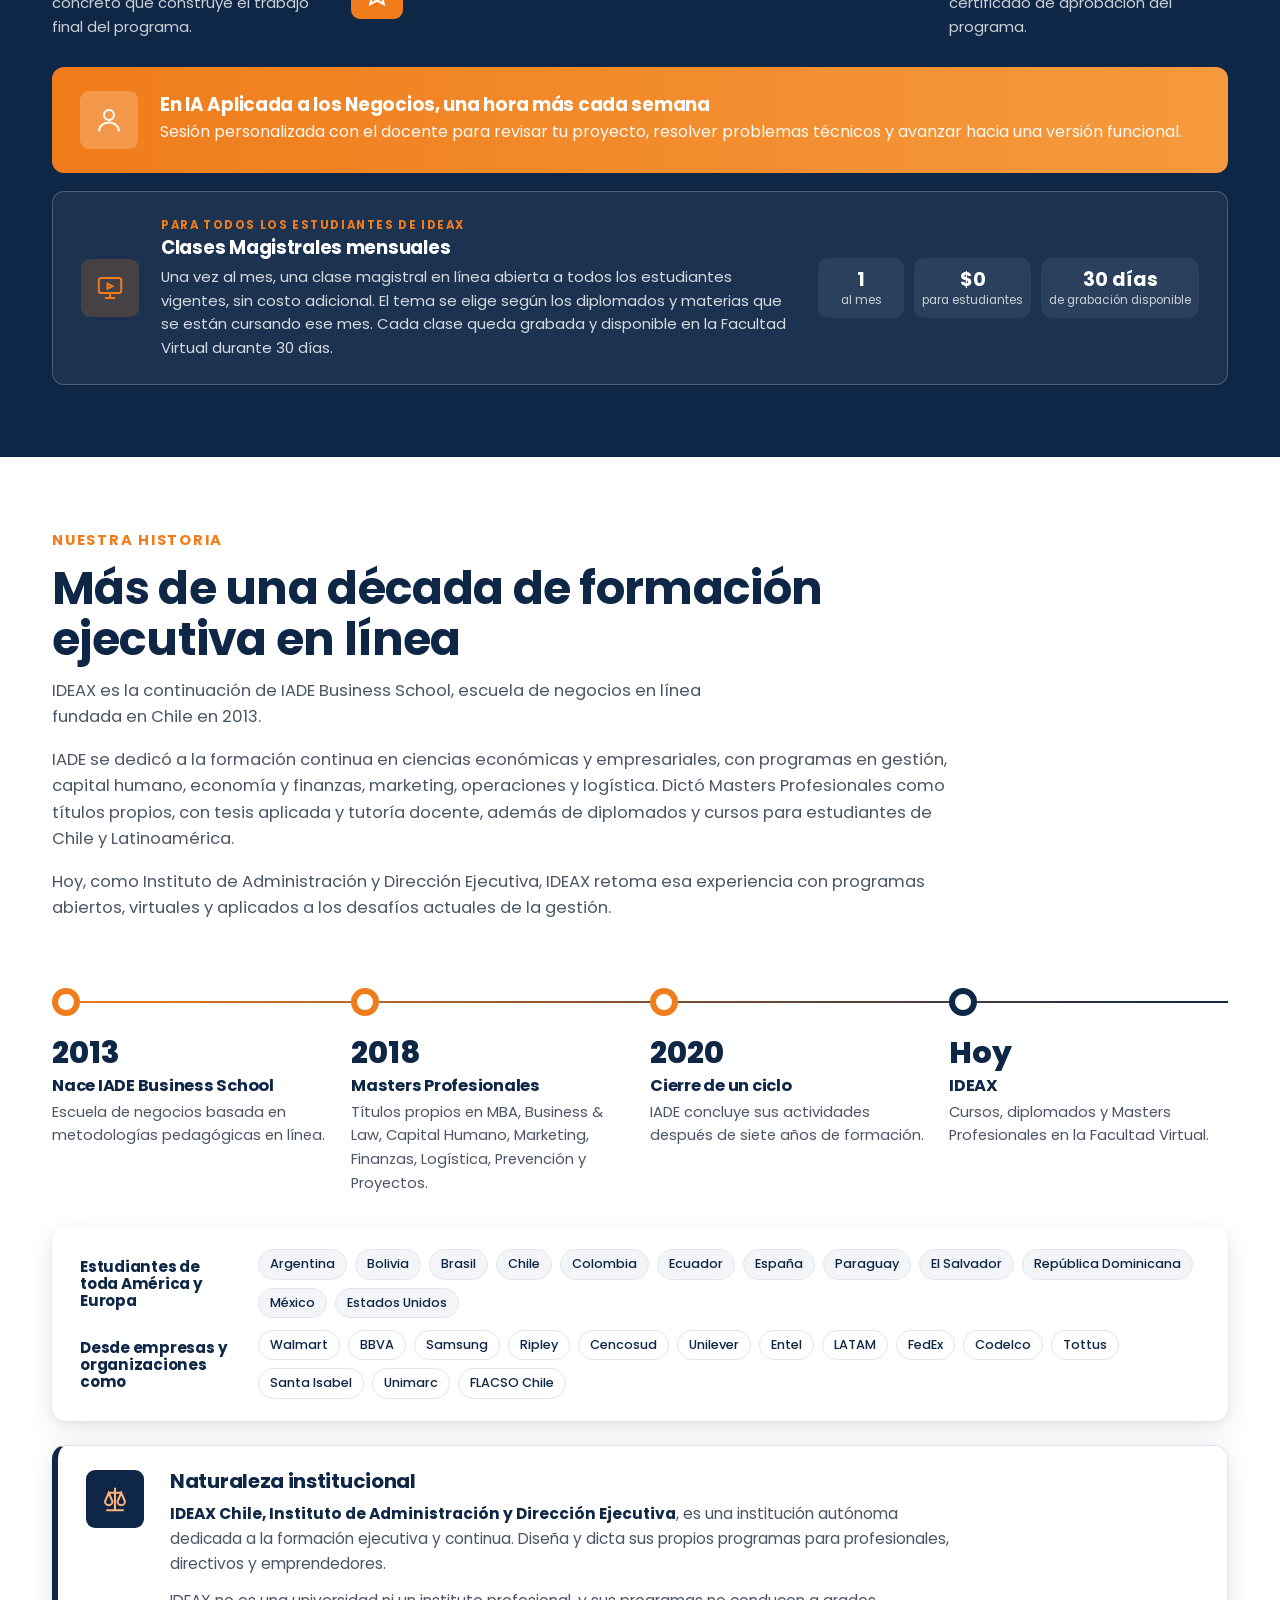
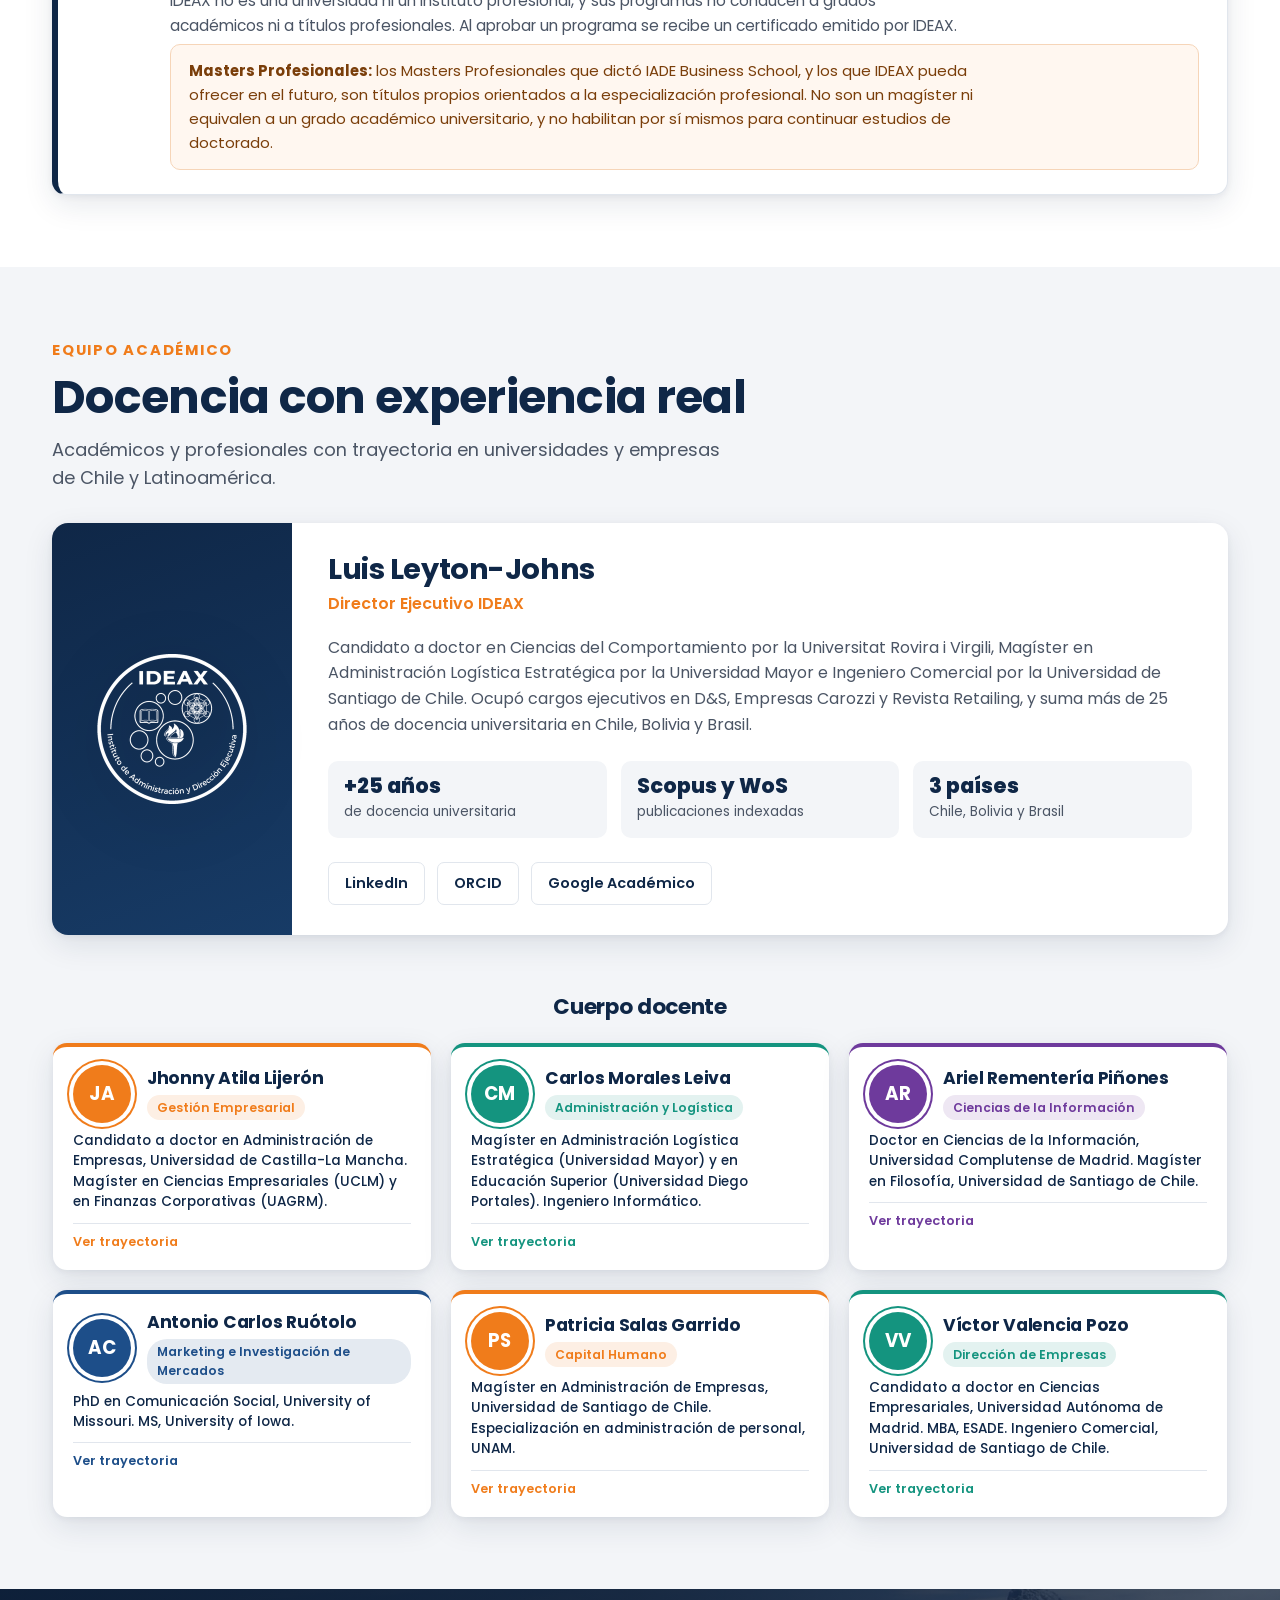
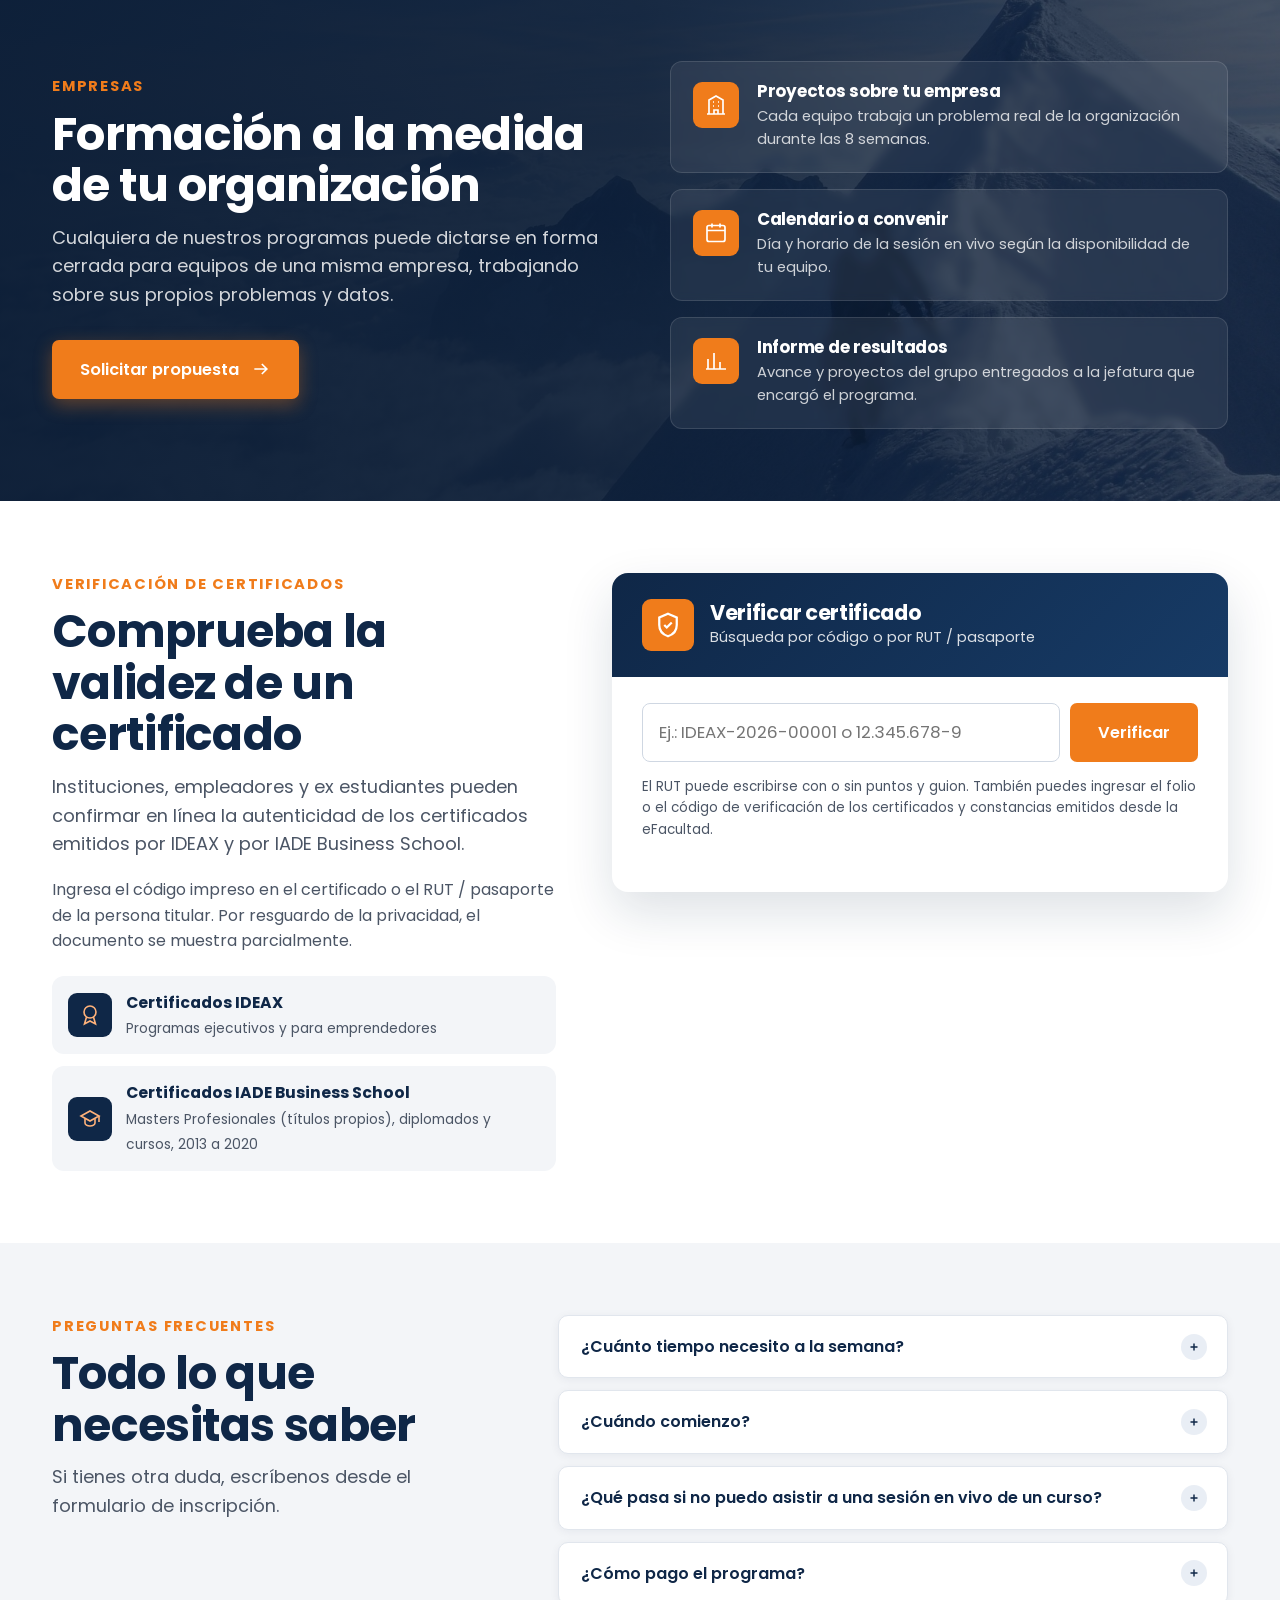
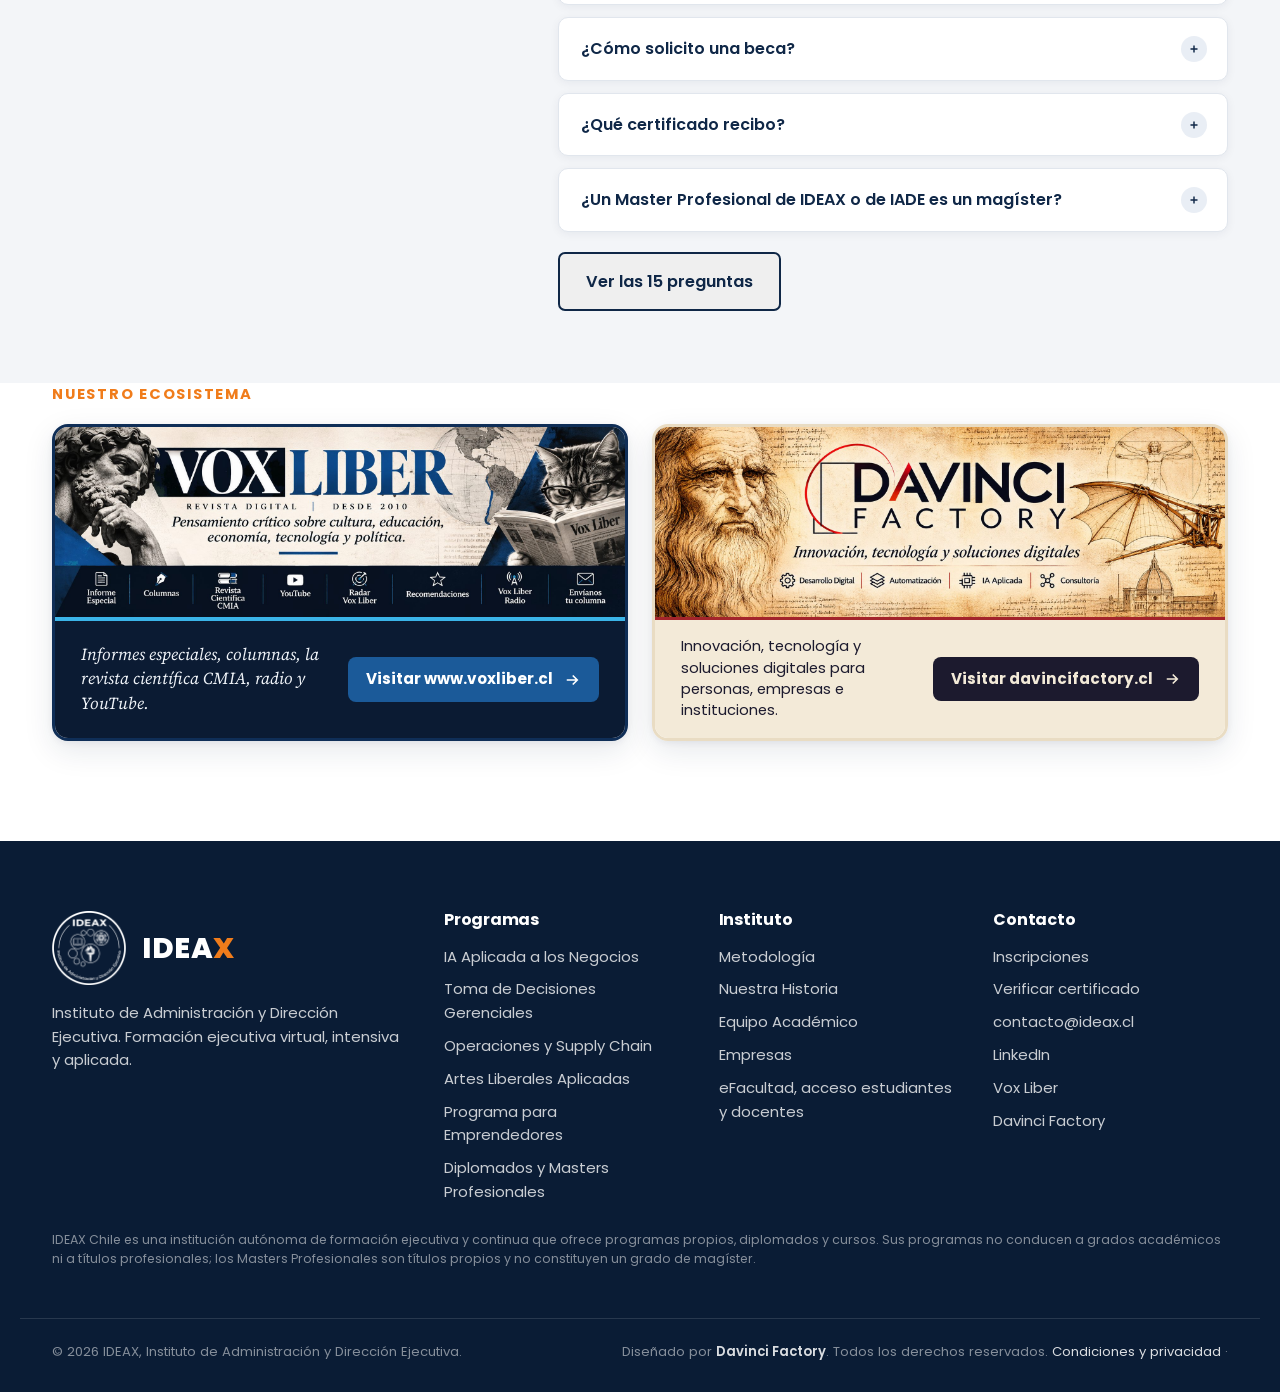
==== commit f7598b2d: "Add files via upload" ====
--- a/index.html
+++ b/index.html
@@ -26,847 +26,22 @@
 <link rel="preconnect" href="https://fonts.googleapis.com">
 <link rel="preconnect" href="https://fonts.gstatic.com" crossorigin>
 <link href="https://fonts.googleapis.com/css2?family=Poppins:wght@400;500;600;700;800&family=Source+Serif+4:ital,wght@0,600;0,700;1,600&display=swap" rel="stylesheet">
-<style>
-:root{
-  --noche:#0F2747;
-  --noche-2:#0A1C35;
-  --azul:#173B66;
-  --naranja:#F07C1B;
-  --naranja-2:#D9670A;
-  --papel:#F3F5F8;
-  --tinta:#13233B;
-  --gris:#4B5565;
-  --linea:#E1E6ED;
-  --ia:#F07C1B;
-  --td:#1D4E89;
-  --op:#14947F;
-  --al:#6E3A9C;
-  --sombra:0 10px 30px rgba(15,39,71,.10),0 2px 6px rgba(15,39,71,.06);
-  --ancho:1240px;
-}
-*{box-sizing:border-box}
-html{scroll-behavior:smooth;scroll-padding-top:90px}
-@media (prefers-reduced-motion:reduce){html{scroll-behavior:auto}*{animation:none!important;transition:none!important}}
-body{margin:0;font-family:Poppins,system-ui,sans-serif;color:var(--tinta);background:#fff;font-size:16px;line-height:1.6;-webkit-font-smoothing:antialiased}
-img{max-width:100%;display:block}
-a{color:inherit}
-:focus-visible{outline:3px solid var(--naranja);outline-offset:3px;border-radius:4px}
-.contenedor{max-width:var(--ancho);margin:0 auto;padding:0 32px}
-h1,h2,h3,h4{margin:0;line-height:1.12;letter-spacing:-.015em}
-p{margin:0 0 1em}
-.ceja{display:block;color:var(--naranja);font-weight:700;font-size:.92rem;letter-spacing:.12em;text-transform:uppercase;margin-bottom:10px}
-.titulo{font-size:clamp(2rem,3.6vw,2.9rem);font-weight:700;color:var(--noche)}
-.bajada{font-size:1.12rem;color:var(--gris);margin-top:12px;max-width:62ch}
-.seccion{padding:100px 0}
-.papel{background:var(--papel)}
-
-.btn{display:inline-flex;align-items:center;gap:12px;font:600 1.02rem Poppins,sans-serif;padding:15px 26px;border-radius:7px;text-decoration:none;border:2px solid transparent;cursor:pointer;transition:background .2s,transform .2s,box-shadow .2s,color .2s}
-.btn svg{width:20px;height:20px}
-.btn-naranja{background:var(--naranja);color:#fff;box-shadow:0 6px 18px rgba(240,124,27,.35)}
-.btn-naranja:hover{background:var(--naranja-2);transform:translateY(-1px)}
-.btn-blanco{border-color:#fff;color:#fff}
-.btn-blanco:hover{background:#fff;color:var(--noche)}
-.btn-noche{border-color:var(--noche);color:var(--noche)}
-.btn-noche:hover{background:var(--noche);color:#fff}
-
-/* ============ Encabezado ============ */
-.encabezado{position:sticky;top:0;z-index:60;background:#fff;box-shadow:0 1px 0 var(--linea);transition:box-shadow .2s}
-.encabezado.sombra{box-shadow:0 6px 24px rgba(15,39,71,.10)}
-.encabezado .contenedor{display:flex;align-items:center;justify-content:space-between;height:86px;gap:24px;max-width:1340px}
-.marca{display:flex;align-items:center;gap:16px;text-decoration:none;flex:none}
-.marca img{width:62px;height:62px}
-.marca-nombre{font-size:2.15rem;font-weight:800;letter-spacing:.02em;color:var(--noche);line-height:1}
-.marca-nombre span{color:var(--naranja)}
-.marca-sub{font-size:.7rem;font-weight:600;letter-spacing:.08em;text-transform:uppercase;color:var(--noche);line-height:1.45;border-left:2px solid var(--linea);padding-left:16px;max-width:190px}
-.menu{display:flex;align-items:center;gap:34px}
-.menu a.enlace{text-decoration:none;font-weight:500;font-size:.98rem;color:var(--tinta);position:relative;padding:8px 0;white-space:nowrap}
-.menu a.enlace::after{content:"";position:absolute;left:0;right:0;bottom:-2px;height:3px;border-radius:2px;background:var(--naranja);transform:scaleX(0);transition:transform .2s}
-.menu a.enlace:hover::after,.menu a.enlace.activo::after{transform:scaleX(1)}
-.menu .btn{padding:11px 20px;font-size:.98rem;box-shadow:none}
-.hamburguesa{display:none;background:none;border:0;color:var(--noche);cursor:pointer;padding:8px}
-@media (max-width:2300px){.marca-sub{display:none}.menu{gap:24px}}
-@media (max-width:1760px){.menu{gap:18px}.menu a.enlace{font-size:.94rem}}
-@media (max-width:1440px){.menu{gap:13px}.menu a.enlace{font-size:.9rem}}
-@media (max-width:1360px){
-  .hamburguesa{display:block}
-  .menu{display:none;position:absolute;top:86px;left:0;right:0;background:#fff;flex-direction:column;align-items:flex-start;padding:12px 32px 28px;gap:6px;box-shadow:0 14px 24px rgba(15,39,71,.12)}
-  .menu.abierto{display:flex}
-  .menu .btn{margin-top:10px}
-}
-
-/* ============ Portada ============ */
-.portada{position:relative;min-height:560px;display:flex;align-items:center;color:#fff;background:var(--noche-2) url("img/portada.jpg") right center/auto 100% no-repeat;overflow:hidden}
-.portada::before{content:"";position:absolute;inset:0;background:linear-gradient(90deg,#0B2140 0%,#0F2A4E 34%,rgba(18,48,86,.82) 52%,rgba(18,48,86,.25) 72%,rgba(18,48,86,0) 86%)}
-.portada::after{content:"";position:absolute;inset:auto 0 0 0;height:120px;background:linear-gradient(0deg,rgba(10,28,53,.55),transparent)}
-.portada .contenedor{position:relative;z-index:2;width:100%;padding-top:70px;padding-bottom:80px}
-.portada .ceja{color:var(--naranja);font-size:1.02rem}
-.portada h1{font-size:clamp(2.3rem,4.3vw,3.8rem);font-weight:700;max-width:16ch;text-shadow:0 2px 20px rgba(0,0,0,.25)}
-.portada .lead{font-size:1.2rem;max-width:50ch;margin:22px 0 34px;color:rgba(255,255,255,.92)}
-.acciones{display:flex;flex-wrap:wrap;gap:16px}
-.entra{animation:entra .8s cubic-bezier(.2,.7,.2,1) both}
-.entra:nth-child(2){animation-delay:.1s}.entra:nth-child(3){animation-delay:.2s}.entra:nth-child(4){animation-delay:.3s}
-@keyframes entra{from{opacity:0;transform:translateY(14px)}to{opacity:1;transform:none}}
-@media (min-width:1600px){.portada{background-size:auto 115%}}
-@media (max-width:900px){
-  .portada{min-height:auto;background-position:68% center;background-size:cover}
-  .portada::before{background:linear-gradient(180deg,rgba(11,33,64,.82) 0%,rgba(11,33,64,.70) 60%,rgba(11,33,64,.35) 100%)}
-}
-
-.inst-portada{display:inline-flex;align-items:center;gap:12px;background:rgba(255,255,255,.08);border:1px solid rgba(255,255,255,.2);border-radius:40px;padding:6px 18px 6px 6px;margin-bottom:22px;backdrop-filter:blur(3px)}
-.inst-portada img{width:38px;height:38px}
-.inst-portada span{font-size:.95rem;font-weight:600;letter-spacing:.01em}
-.competencias{display:flex;flex-wrap:wrap;gap:8px;margin:-10px 0 30px}
-.competencias span{font-size:.86rem;font-weight:600;color:#fff;background:rgba(240,124,27,.18);border:1px solid rgba(240,124,27,.55);border-radius:30px;padding:6px 14px}
-.entra:nth-child(5){animation-delay:.4s}
-@media (max-width:600px){.inst-portada span{font-size:.8rem}.inst-portada img{width:32px;height:32px}.competencias span{font-size:.78rem}}
-
-/* ============ Franja de formato ============ */
-.franja{background:#fff;box-shadow:0 8px 24px rgba(15,39,71,.06);position:relative;z-index:3}
-.franja .contenedor{display:grid;grid-template-columns:repeat(4,1fr)}
-.dato{display:flex;gap:18px;align-items:center;padding:30px 26px;position:relative}
-.dato+.dato::before{content:"";position:absolute;left:0;top:26px;bottom:26px;width:1px;background:var(--linea)}
-.dato svg{flex:none;width:44px;height:44px;color:var(--noche)}
-.dato strong{display:block;font-size:1.12rem;font-weight:700;color:var(--noche);line-height:1.2}
-.dato span{display:block;font-size:.9rem;color:var(--gris);margin-top:3px}
-@media (max-width:1000px){.franja .contenedor{grid-template-columns:1fr 1fr}.dato:nth-child(3)::before{display:none}.dato:nth-child(n+3){border-top:1px solid var(--linea)}}
-@media (max-width:560px){.franja .contenedor{grid-template-columns:1fr}.dato::before{display:none}.dato+.dato{border-top:1px solid var(--linea)}}
-
-
-/* ============ Rutas formativas ============ */
-.rutas{background:#fff}
-.formatos{display:grid;grid-template-columns:repeat(3,1fr);gap:22px;margin-top:44px}
-.formato{border-radius:16px;padding:28px 26px;border:1px solid var(--linea);background:#fff;box-shadow:var(--sombra);display:flex;flex-direction:column;position:relative;overflow:hidden}
-.formato::before{content:"";position:absolute;left:0;right:0;top:0;height:5px;background:var(--c)}
-.formato .icono{background:var(--c);margin-bottom:16px}
-.formato small{font-size:.8rem;font-weight:700;letter-spacing:.08em;text-transform:uppercase;color:var(--c)}
-.formato h3{font-size:1.45rem;color:var(--noche);margin:4px 0 6px}
-.formato .dur{align-self:flex-start;display:inline-block;font-weight:700;color:var(--noche);background:var(--papel);border-radius:20px;padding:4px 12px;font-size:.88rem;margin-bottom:14px}
-.formato ul{list-style:none;margin:0;padding:0}
-.formato li{position:relative;padding:7px 0 7px 26px;font-size:.93rem;color:var(--gris);line-height:1.5;border-top:1px solid var(--linea)}
-.formato li::before{content:"";position:absolute;left:2px;top:14px;width:12px;height:12px;border-radius:50%;border:3px solid var(--c)}
-.formato .pie-formato{margin-top:auto;padding-top:16px;font-size:.86rem;font-weight:600;color:var(--c)}
-.formato-master{background:linear-gradient(160deg,var(--noche),var(--azul));border:0;color:#fff}
-.formato-master h3,.formato-master .dur{color:#fff}
-.formato-master .dur{background:rgba(255,255,255,.12)}
-.formato-master li{color:rgba(255,255,255,.85);border-top-color:rgba(255,255,255,.14)}
-.ruta-master{margin-top:34px;background:var(--papel);border-radius:18px;padding:30px 32px}
-.ruta-master h3{font-size:1.25rem;color:var(--noche);margin-bottom:6px}
-.ruta-master>p{color:var(--gris);margin:0 0 22px;max-width:80ch}
-.ecuacion{display:flex;align-items:stretch;gap:10px;flex-wrap:wrap}
-.pieza{flex:1 1 118px;background:#fff;border:1.5px solid var(--linea);border-radius:12px;padding:16px 14px;text-align:center}
-.pieza b{display:block;color:var(--noche);font-size:1rem}
-.pieza span{display:block;font-size:.8rem;color:var(--gris);margin-top:3px}
-.pieza.paper{border-color:var(--naranja);background:#FFF7F0}
-.pieza.met{border-style:dashed;border-color:#14947F;background:#F0FAF8}
-.pieza.total{flex-basis:160px;background:var(--noche);border-color:var(--noche)}
-.pieza.total b{color:#fff;font-size:1.08rem}
-.pieza.total span{color:rgba(255,255,255,.8)}
-.op{align-self:center;font-size:1.6rem;font-weight:700;color:var(--naranja);flex:0 0 auto}
-.notas-ruta{display:grid;grid-template-columns:repeat(3,1fr);gap:16px;margin-top:22px}
-.notas-ruta div{font-size:.88rem;color:var(--gris);line-height:1.5;padding-left:14px;border-left:3px solid var(--naranja)}
-.notas-ruta b{color:var(--noche)}
-.aviso-parrilla{margin-top:24px;display:flex;flex-wrap:wrap;gap:16px;align-items:center;justify-content:space-between;background:#fff;border:1px dashed #C9D3DF;border-radius:12px;padding:16px 20px}
-.aviso-parrilla p{margin:0;color:var(--gris);font-size:.93rem}
-.aviso-parrilla .btn{box-shadow:none;padding:11px 18px;font-size:.92rem}
-@media (max-width:1000px){.formatos{grid-template-columns:1fr}.notas-ruta{grid-template-columns:1fr}}
-@media (max-width:700px){.ruta-master{padding:24px 20px}.ecuacion{display:grid;grid-template-columns:repeat(3,minmax(0,1fr));gap:8px}.op{display:none}.pieza{padding:12px 8px}.pieza b{font-size:.82rem;overflow-wrap:anywhere}.pieza span{font-size:.74rem}.pieza.met,.pieza.paper,.pieza.total{grid-column:span 3}.pieza b{white-space:nowrap;overflow-wrap:normal}}
-
-
-/* ============ Masters ============ */
-.masters-sec{background:var(--papel)}
-.grilla-masters{display:grid;grid-template-columns:repeat(4,1fr);gap:20px;margin-top:40px}
-.master{background:#fff;border-radius:14px;box-shadow:var(--sombra);padding:22px 22px 18px;display:flex;flex-direction:column;border-top:5px solid var(--c);cursor:pointer;transition:transform .25s,box-shadow .25s}
-.master:hover{transform:translateY(-5px);box-shadow:0 20px 42px rgba(15,39,71,.16)}
-.master-cab{display:flex;align-items:center;gap:12px;margin-bottom:12px}
-.master-cab .icono{background:var(--c);width:44px;height:44px}
-.master-cab .icono svg{width:24px;height:24px}
-.master-cab small{font-size:.74rem;font-weight:700;letter-spacing:.08em;text-transform:uppercase;color:var(--c)}
-.master h3{font-size:1.12rem;color:var(--noche);line-height:1.25;margin-bottom:8px}
-.master>p{font-size:.88rem;color:var(--gris);line-height:1.5;margin:0 0 14px}
-.master-dips{margin-top:auto;border-top:1px solid var(--linea);padding-top:12px}
-.master-dips b{display:block;font-size:.78rem;color:var(--noche);margin-bottom:6px}
-.master-dips ol{list-style:none;margin:0;padding:0}
-.master-dips li{display:flex;gap:8px;font-size:.83rem;color:var(--tinta);line-height:1.35;padding:4px 0}
-.master-dips li span{flex:none;width:20px;height:20px;border-radius:50%;background:color-mix(in srgb,var(--c) 14%,#fff);color:var(--c);font-weight:700;font-size:.72rem;display:grid;place-items:center}
-.master-pie{display:flex;justify-content:space-between;align-items:center;gap:8px;margin-top:14px;font-size:.78rem;color:var(--gris)}
-.ver-brochure{font-weight:700;color:var(--c);white-space:nowrap}
-.master:hover .ver-brochure{text-decoration:underline}
-.nota-masters{margin-top:24px;font-size:.85rem;color:var(--gris);max-width:90ch}
-@media (max-width:1150px){.grilla-masters{grid-template-columns:repeat(2,1fr)}}
-@media (max-width:620px){.grilla-masters{grid-template-columns:1fr}}
-#brochure .ficha-cabeza{padding:34px 40px 26px;background:var(--c)}
-#brochure .ficha-cabeza::before{background:linear-gradient(135deg,rgba(10,28,53,.55),rgba(10,28,53,.1))}
-.bro-datos{display:grid;grid-template-columns:repeat(4,1fr);gap:10px;margin-bottom:6px}
-.bro-datos div{background:var(--papel);border-radius:10px;padding:12px 14px;font-size:.84rem;color:var(--gris);border-top:4px solid var(--c)}
-.bro-datos b{display:block;color:var(--noche);font-size:.95rem}
-.bro-dip{border:1px solid var(--linea);border-radius:12px;margin-bottom:12px;overflow:hidden}
-.bro-dip-cab{display:flex;align-items:center;gap:12px;padding:12px 16px;background:color-mix(in srgb,var(--c) 9%,#fff)}
-.bro-dip-cab span{flex:none;width:30px;height:30px;border-radius:8px;background:var(--c);color:#fff;font-weight:700;display:grid;place-items:center}
-.bro-dip-cab b{color:var(--noche);font-size:.98rem}
-.bro-dip-cab small{margin-left:auto;font-size:.78rem;color:var(--gris);white-space:nowrap}
-.bro-dip ul{margin:0;padding:10px 16px 12px 58px;columns:2;column-gap:28px}
-.bro-dip li{font-size:.88rem;color:var(--gris);padding:3px 0;break-inside:avoid}
-.bro-valor{display:grid;grid-template-columns:1fr 1fr 1fr 1.6fr;gap:10px;margin:12px 0 4px}
-.bro-valor div{border:1.5px solid var(--linea);border-radius:10px;padding:10px 14px;font-size:.82rem;color:var(--gris)}
-.bro-valor b{display:block;color:var(--noche);font-size:1.1rem}
-.bro-valor .total{background:var(--noche);border-color:var(--noche);color:rgba(255,255,255,.85)}
-.bro-valor .total b{color:#FFB27A}
-@media (max-width:700px){.bro-valor{grid-template-columns:1fr 1fr}.bro-valor .total{grid-column:span 2}}
-.bro-semana{display:grid;grid-template-columns:repeat(4,1fr);gap:10px}
-.bro-semana div{background:var(--papel);border-radius:10px;padding:12px;font-size:.84rem;color:var(--gris)}
-.bro-semana b{display:block;color:var(--noche);margin-bottom:2px}
-.bro-legal{font-size:.8rem;color:var(--gris);border-top:1px solid var(--linea);padding-top:14px;margin-top:22px}
-@media (max-width:700px){.bro-datos,.bro-semana{grid-template-columns:1fr 1fr}.bro-dip ul{columns:1;padding-left:16px}.bro-dip-cab small{display:none}#brochure .ficha-cabeza{padding:30px 22px 22px}}
-@media print{
-  body.imprimiendo>*:not(#brochure){display:none!important}
-  body.imprimiendo #brochure{position:static;display:block;max-width:none;width:100%;max-height:none;box-shadow:none;border-radius:0;margin:0;overflow:visible}
-  body.imprimiendo .no-imprimir{display:none!important}
-  body.imprimiendo *{-webkit-print-color-adjust:exact;print-color-adjust:exact}
-  body.imprimiendo .bro-dip,body.imprimiendo .bro-semana,body.imprimiendo .bro-datos{break-inside:avoid}
-  body.imprimiendo #brochure{zoom:.8}
-  body.imprimiendo #brochure h4{break-after:avoid;page-break-after:avoid}
-  body.imprimiendo #brochure h4 + p{break-before:avoid}
-  body.imprimiendo #brochure::backdrop{background:#fff!important;display:none}
-  html:has(body.imprimiendo),body.imprimiendo{background:#fff!important}
-  @page{size:A4;margin:10mm}
-}
-
-/* ============ Programas ============ */
-.programas{background:linear-gradient(180deg,var(--papel),#fff)}
-.grilla-programas{display:grid;grid-template-columns:repeat(4,1fr);gap:20px;margin-top:44px}
-.programa{background:#fff;border-radius:12px;overflow:hidden;box-shadow:var(--sombra);display:flex;flex-direction:column;transition:transform .25s,box-shadow .25s;cursor:pointer}
-.programa:hover{transform:translateY(-6px);box-shadow:0 22px 44px rgba(15,39,71,.16)}
-.programa-foto{aspect-ratio:3/1.05;overflow:hidden}
-.programa-foto img{width:100%;height:100%;object-fit:cover;transition:transform .5s}
-.programa:hover .programa-foto img{transform:scale(1.05)}
-.programa-cuerpo{padding:18px 20px 20px;display:flex;flex-direction:column;flex:1}
-.programa-titulo{display:flex;gap:14px;align-items:center;margin-bottom:12px}
-.icono{flex:none;width:52px;height:52px;border-radius:9px;display:grid;place-items:center;color:#fff}
-.icono svg{width:30px;height:30px}
-.programa h3{font-size:1.24rem;font-weight:700;color:var(--noche);line-height:1.15}
-.programa p{color:var(--gris);font-size:.95rem;line-height:1.5;margin:0}
-.programa-pie{margin-top:auto;padding-top:16px;display:flex;align-items:center;justify-content:space-between;gap:10px}
-.sello-extra{font-size:.78rem;font-weight:600;padding:5px 10px;border-radius:20px;line-height:1.3}
-.flecha{flex:none;width:40px;height:40px;border-radius:50%;background:#E9EEF5;color:var(--noche);display:grid;place-items:center;border:0;cursor:pointer;transition:background .2s,color .2s}
-.programa:hover .flecha{background:var(--naranja);color:#fff}
-.flecha svg{width:20px;height:20px}
-@media (max-width:1100px){.grilla-programas{grid-template-columns:1fr 1fr}}
-@media (max-width:620px){.grilla-programas{grid-template-columns:1fr}}
-
-
-/* ============ Programa Emprendedores ============ */
-.emprende{background:#FFF7F0;position:relative;overflow:hidden}
-.emprende::before{content:"";position:absolute;left:-160px;top:120px;width:420px;height:420px;border-radius:50%;border:56px solid rgba(240,124,27,.07)}
-.emprende .contenedor{position:relative}
-.emprende-cabeza{display:grid;grid-template-columns:1.15fr .85fr;gap:48px;align-items:end}
-.emprende-cabeza .titulo{font-size:clamp(1.9rem,3.2vw,2.6rem)}
-.publico{display:flex;flex-wrap:wrap;gap:8px;margin-top:18px}
-.publico span{background:#fff;border:1px solid #F6D5B8;color:#9A4A06;font-weight:600;font-size:.85rem;padding:6px 14px;border-radius:30px}
-.modalidades{display:grid;gap:12px}
-.modalidad{display:flex;gap:16px;align-items:center;background:#fff;border-radius:12px;padding:16px 18px;box-shadow:var(--sombra)}
-.modalidad .icono{background:var(--naranja);width:48px;height:48px}
-.modalidad .icono svg{width:26px;height:26px}
-.modalidad b{display:block;color:var(--noche);font-size:1.02rem}
-.modalidad span{font-size:.88rem;color:var(--gris)}
-.cifras-emp{display:flex;flex-wrap:wrap;gap:0;margin-top:40px;background:var(--noche);border-radius:14px;color:#fff;overflow:hidden}
-.cifra{flex:1 1 160px;padding:22px 26px;border-left:1px solid rgba(255,255,255,.12)}
-.cifra:first-child{border-left:0}
-.cifra strong{display:block;font-size:2rem;font-weight:800;color:var(--naranja);line-height:1}
-.cifra span{font-size:.88rem;color:rgba(255,255,255,.8)}
-.modulos{display:grid;grid-template-columns:repeat(3,1fr);gap:22px;margin-top:40px}
-.modulo{background:#fff;border-radius:14px;box-shadow:var(--sombra);overflow:hidden;display:flex;flex-direction:column}
-.modulo-cabeza{background:var(--c);color:#fff;padding:20px 22px;display:flex;gap:14px;align-items:center;position:relative}
-.modulo-cabeza .icono{background:rgba(255,255,255,.2);width:50px;height:50px}
-.modulo-cabeza small{display:block;font-size:.78rem;font-weight:600;opacity:.9;letter-spacing:.06em;text-transform:uppercase}
-.modulo-cabeza h3{font-size:1.2rem;font-weight:700}
-.modulo-desc{padding:16px 22px 4px;font-size:.9rem;color:var(--gris);margin:0}
-.modulo-meta{display:flex;gap:8px;padding:6px 22px 10px}
-.modulo-meta span{font-size:.78rem;font-weight:600;color:var(--c);background:color-mix(in srgb,var(--c) 11%,#fff);padding:4px 10px;border-radius:20px}
-.cursos{list-style:none;margin:0;padding:0 22px 18px}
-.curso{display:grid;grid-template-columns:1fr auto;gap:2px 12px;padding:11px 0;border-top:1px solid var(--linea)}
-.curso b{font-size:.9rem;color:var(--noche);font-weight:600;line-height:1.35}
-.curso em{font-style:normal;font-size:.78rem;font-weight:700;color:var(--c);white-space:nowrap;padding-top:2px}
-.curso span{grid-column:1/-1;font-size:.8rem;color:var(--gris);line-height:1.4}
-.curso span::before{content:"Entregable: ";font-weight:600;color:#6B7684}
-.modulo-pie{margin-top:auto;padding:0 22px 22px}
-.modulo-pie .btn{width:100%;justify-content:center;padding:11px 16px;font-size:.92rem;box-shadow:none;border-color:var(--c);color:var(--c)}
-.modulo-pie .btn:hover{background:var(--c);color:#fff}
-.nota-emp{margin-top:28px;font-size:.88rem;color:var(--gris);max-width:90ch}
-.cta-emp{margin-top:34px;display:flex;flex-wrap:wrap;gap:14px;align-items:center}
-@media (max-width:1100px){.modulos{grid-template-columns:1fr 1fr}.emprende-cabeza{grid-template-columns:1fr;gap:28px}}
-@media (max-width:680px){.modulos{grid-template-columns:1fr}.cifra{flex-basis:50%;border-left:0;border-top:1px solid rgba(255,255,255,.12)}.cifra:nth-child(-n+2){border-top:0}}
-
-/* ============ Metodología ============ */
-.metodologia{background:var(--noche);color:#fff;position:relative;overflow:hidden}
-.metodologia::before{content:"";position:absolute;right:-180px;top:-180px;width:520px;height:520px;border-radius:50%;border:60px solid rgba(240,124,27,.08)}
-.metodologia .titulo{color:#fff}
-.metodologia .bajada{color:rgba(255,255,255,.8)}
-.pasos{display:grid;grid-template-columns:repeat(4,1fr);gap:20px;margin-top:50px;position:relative}
-.paso{background:rgba(255,255,255,.06);border:1px solid rgba(255,255,255,.12);border-radius:12px;padding:28px 24px;position:relative}
-.paso .num{position:absolute;top:22px;right:22px;font-size:2.6rem;font-weight:800;color:rgba(255,255,255,.10);line-height:1}
-.paso .icono{background:var(--naranja);margin-bottom:18px}
-.paso h3{font-size:1.15rem;margin-bottom:8px}
-.paso p{font-size:.93rem;color:rgba(255,255,255,.78);margin:0}
-.destacado-ia{margin-top:28px;display:flex;gap:22px;align-items:center;background:linear-gradient(90deg,var(--naranja),#F59A3D);border-radius:12px;padding:24px 28px}
-.destacado-ia .icono{background:rgba(255,255,255,.2);width:58px;height:58px}
-.destacado-ia h3{font-size:1.15rem;margin-bottom:4px}
-.destacado-ia p{margin:0;color:rgba(255,255,255,.95)}
-.clases-magistrales{margin-top:18px;display:grid;grid-template-columns:auto 1fr auto;gap:22px;align-items:center;border:1.5px solid rgba(255,255,255,.22);background:rgba(255,255,255,.05);border-radius:12px;padding:24px 28px}
-.clases-magistrales .icono{background:rgba(240,124,27,.2);color:var(--naranja);width:58px;height:58px}
-.clases-magistrales small{display:block;font-size:.72rem;letter-spacing:1.6px;text-transform:uppercase;font-weight:700;color:var(--naranja);margin-bottom:4px}
-.clases-magistrales h3{font-size:1.15rem;margin-bottom:6px;color:#fff}
-.clases-magistrales p{margin:0;color:rgba(255,255,255,.82);font-size:.93rem}
-.clases-magistrales ul{list-style:none;margin:0;padding:0;display:flex;gap:10px}
-.clases-magistrales li{text-align:center;min-width:86px;background:rgba(255,255,255,.07);border-radius:10px;padding:10px 8px;font-size:.74rem;color:rgba(255,255,255,.75);line-height:1.3}
-.clases-magistrales li b{display:block;font-size:1.2rem;color:#fff}
-@media (max-width:900px){.clases-magistrales{grid-template-columns:auto 1fr}.clases-magistrales ul{grid-column:1/-1}}
-@media (max-width:560px){.clases-magistrales{grid-template-columns:1fr;padding:22px}.clases-magistrales li{flex:1;min-width:0}}
-@media (max-width:1000px){.pasos{grid-template-columns:1fr 1fr}}
-@media (max-width:560px){.pasos{grid-template-columns:1fr}.destacado-ia{flex-direction:column;align-items:flex-start}}
-
-/* ============ Historia ============ */
-.historia-grid{display:grid;grid-template-columns:1fr 1fr;gap:64px;align-items:center}
-.historia-foto{position:relative}
-.historia-foto img{border-radius:14px;box-shadow:var(--sombra);width:100%;aspect-ratio:5/4;object-fit:cover}
-.historia-foto::before{content:"";position:absolute;left:-18px;bottom:-18px;width:55%;height:55%;background:var(--naranja);border-radius:14px;z-index:-1}
-.historia-placa{position:absolute;right:-20px;bottom:30px;background:var(--noche);color:#fff;border-radius:12px;padding:18px 22px;box-shadow:var(--sombra)}
-.historia-placa strong{display:block;font-size:2.2rem;font-weight:800;color:var(--naranja);line-height:1}
-.historia-placa span{font-size:.88rem;opacity:.9}
-.historia-texto p{color:var(--gris);font-size:1.03rem}
-.hitos{margin-top:64px;display:grid;grid-template-columns:repeat(4,1fr);gap:20px;position:relative}
-.hitos::before{content:"";position:absolute;left:0;right:0;top:27px;height:2px;background:linear-gradient(90deg,var(--naranja),var(--noche))}
-.hito{position:relative;padding-top:64px}
-.hito .punto{position:absolute;top:14px;left:0;width:28px;height:28px;border-radius:50%;background:#fff;border:6px solid var(--naranja)}
-.hito:last-child .punto{border-color:var(--noche)}
-.hito .anio{font-size:1.9rem;font-weight:800;color:var(--noche);line-height:1}
-.hito h4{font-size:1.02rem;margin:8px 0 6px;color:var(--noche)}
-.hito p{font-size:.92rem;color:var(--gris);margin:0}
-.paises{margin-top:56px;background:#fff;border-radius:14px;box-shadow:var(--sombra);padding:30px 34px;display:grid;grid-template-columns:auto 1fr;gap:20px 34px;align-items:center}
-.paises h4{font-size:1.05rem;color:var(--noche);max-width:15ch}
-.chips{display:flex;flex-wrap:wrap;gap:8px}
-.chip{background:var(--papel);border:1px solid var(--linea);border-radius:30px;padding:6px 14px;font-size:.88rem;font-weight:500;color:var(--noche)}
-.chip.org{background:#fff}
-@media (max-width:980px){.historia-grid{grid-template-columns:1fr;gap:48px}.historia-placa{right:12px}.hitos{grid-template-columns:1fr 1fr;row-gap:40px}.hitos::before{display:none}.paises{grid-template-columns:1fr}}
-@media (max-width:560px){.hitos{grid-template-columns:1fr}}
-
-
-/* ============ Naturaleza institucional ============ */
-.naturaleza{margin-top:40px;display:grid;grid-template-columns:auto 1fr;gap:26px;align-items:start;background:#fff;border:1px solid var(--linea);border-left:6px solid var(--noche);border-radius:14px;padding:30px 34px;box-shadow:var(--sombra)}
-.naturaleza .icono{background:var(--noche);color:#FFB27A;width:58px;height:58px}
-.naturaleza .icono svg{width:30px;height:30px}
-.naturaleza h3{font-size:1.25rem;color:var(--noche);margin-bottom:10px}
-.naturaleza p{color:var(--gris);font-size:.97rem;margin:0 0 12px;max-width:88ch}
-.naturaleza p:last-of-type{margin-bottom:0}
-.naturaleza strong{color:var(--noche)}
-.oferta-tipos{display:flex;flex-wrap:wrap;gap:8px;margin:4px 0 16px}
-.oferta-tipos span{font-size:.84rem;font-weight:600;color:var(--noche);background:var(--papel);border:1px solid var(--linea);border-radius:20px;padding:5px 13px}
-.aclaracion{background:#FFF7F0;border:1px solid #F6D5B8;border-radius:10px;padding:14px 18px;margin-top:6px}
-.aclaracion p{color:#7A3E0A!important;margin:0!important;font-size:.93rem!important}
-.nota-legal{max-width:var(--ancho);margin:18px auto 0;padding:0 32px;font-size:.78rem;color:rgba(255,255,255,.5);line-height:1.5}
-@media (max-width:700px){.naturaleza{grid-template-columns:1fr;padding:24px 20px}.nota-legal{padding:0 20px}}
-
-/* ============ Equipo ============ */
-.equipo{display:grid;grid-template-columns:340px 1fr;gap:0;background:#fff;border-radius:16px;overflow:hidden;box-shadow:var(--sombra);margin-top:44px}
-.equipo-foto{background:linear-gradient(160deg,var(--noche),var(--azul));display:grid;place-items:center;padding:40px;position:relative}
-.equipo-foto img{width:210px;filter:drop-shadow(0 12px 30px rgba(0,0,0,.35))}
-.equipo-cuerpo{padding:44px 48px}
-.equipo-cuerpo h3{font-size:1.8rem;font-weight:700;color:var(--noche)}
-.equipo-cuerpo .rol{color:var(--naranja);font-weight:600;margin:6px 0 18px}
-.equipo-cuerpo p{color:var(--gris)}
-.credenciales{display:grid;grid-template-columns:repeat(3,1fr);gap:14px;margin:24px 0}
-.credencial{background:var(--papel);border-radius:10px;padding:14px 16px}
-.credencial strong{display:block;color:var(--noche);font-size:1.3rem;font-weight:800;line-height:1.1}
-.credencial span{font-size:.85rem;color:var(--gris)}
-.redes{display:flex;flex-wrap:wrap;gap:12px}
-.red{display:inline-flex;align-items:center;gap:8px;padding:9px 16px;border-radius:7px;border:1px solid var(--linea);text-decoration:none;font-weight:600;font-size:.9rem;color:var(--noche);transition:border-color .2s,color .2s}
-.red:hover{border-color:var(--naranja);color:var(--naranja-2)}
-@media (max-width:900px){.equipo{grid-template-columns:1fr}.equipo-foto img{width:150px}.equipo-cuerpo{padding:32px 26px}.credenciales{grid-template-columns:1fr}}
-
-
-/* Docentes */
-.docentes{display:flex;flex-wrap:wrap;justify-content:center;gap:20px;margin-top:24px}
-.docentes .docente{flex:0 1 calc(25% - 15px);min-width:250px}
-@media (max-width:1100px){.docentes .docente{flex-basis:calc(50% - 10px)}}
-@media (max-width:620px){.docentes .docente{flex-basis:100%}}
-.docente{background:#fff;border-radius:14px;box-shadow:var(--sombra);padding:26px 24px;display:flex;flex-direction:column;border-top:4px solid var(--c);transition:transform .25s,box-shadow .25s}
-.docente:hover{transform:translateY(-4px);box-shadow:0 18px 40px rgba(15,39,71,.14)}
-.docente-cabeza{display:flex;gap:16px;align-items:center;margin-bottom:14px}
-.avatar{flex:none;width:58px;height:58px;border-radius:50%;background:var(--c);color:#fff;display:grid;place-items:center;font-weight:700;font-size:1.15rem;letter-spacing:.02em;box-shadow:0 0 0 4px #fff,0 0 0 6px var(--c)}
-.docente h4{font-size:1.08rem;color:var(--noche);line-height:1.2}
-.area{display:inline-block;margin-top:6px;font-size:.76rem;font-weight:600;color:var(--c);background:color-mix(in srgb,var(--c) 12%,#fff);padding:3px 10px;border-radius:20px}
-.grado{font-size:.84rem;font-weight:500;color:var(--noche);margin:0 0 10px;line-height:1.5;padding-bottom:10px;border-bottom:1px solid var(--linea)}
-.docente p.bio{font-size:.88rem;color:var(--gris);margin:0;line-height:1.55}
-.subtitulo-equipo{text-align:center;margin-top:60px;font-size:1.35rem;font-weight:700;color:var(--noche)}
-
-/* ============ Empresas ============ */
-.empresas{position:relative;color:#fff;background:var(--noche-2) url("img/portada.jpg") 70% 60%/cover no-repeat;overflow:hidden}
-.empresas::before{content:"";position:absolute;inset:0;background:linear-gradient(90deg,rgba(10,28,53,.97) 0%,rgba(10,28,53,.92) 50%,rgba(10,28,53,.75) 100%)}
-.empresas .contenedor{position:relative;display:grid;grid-template-columns:1fr 1fr;gap:60px;align-items:center}
-.empresas .titulo{color:#fff}
-.empresas .bajada{color:rgba(255,255,255,.82)}
-.beneficios{display:grid;gap:16px}
-.beneficio{display:flex;gap:18px;align-items:flex-start;background:rgba(255,255,255,.07);border:1px solid rgba(255,255,255,.12);border-radius:12px;padding:20px 22px;backdrop-filter:blur(4px)}
-.beneficio .icono{background:var(--naranja);width:46px;height:46px}
-.beneficio .icono svg{width:24px;height:24px}
-.beneficio h4{font-size:1.05rem;margin-bottom:4px}
-.beneficio p{margin:0;font-size:.92rem;color:rgba(255,255,255,.78)}
-@media (max-width:900px){.empresas .contenedor{grid-template-columns:1fr;gap:36px}}
-
-
-/* ============ Barra superior ============ */
-.barra-sup{background:var(--noche-2);color:rgba(255,255,255,.82);font-size:.84rem}
-.barra-sup .contenedor{display:flex;justify-content:flex-end;align-items:center;gap:22px;height:38px;max-width:1340px}
-.barra-sup a{text-decoration:none;display:inline-flex;align-items:center;gap:7px}
-.barra-sup a:hover{color:#fff}
-.barra-sup svg{width:16px;height:16px}
-.barra-sup a.efac{background:var(--naranja);color:#fff;padding:4px 12px;border-radius:20px;font-weight:600}
-.barra-sup a.efac:hover{background:var(--naranja-2)}
-.menu .btn-efac{background:transparent;color:var(--noche);border:2px solid var(--noche);box-shadow:none}
-.menu .btn-efac:hover{background:var(--noche);color:#fff}
-@media (min-width:1361px){.menu .btn-efac{display:none}}
-.franja-efac{background:var(--noche);color:#fff}
-.franja-efac .contenedor{display:flex;align-items:center;justify-content:space-between;gap:18px;padding-top:16px;padding-bottom:16px;flex-wrap:wrap}
-.franja-efac p{margin:0;color:rgba(255,255,255,.85)}
-.franja-efac p b{color:#fff}
-.franja-efac .btn{white-space:nowrap}
-.barra-sup .destacar{color:#FFB27A;font-weight:600}
-@media (max-width:600px){.barra-sup .contenedor{justify-content:space-between;gap:10px;font-size:.78rem}.barra-sup .ocultar-movil{display:none}}
-
-/* ============ Verificación ============ */
-.verifica-grid{display:grid;grid-template-columns:.9fr 1.1fr;gap:56px;align-items:start}
-.verifica-texto p{color:var(--gris)}
-.sellos-inst{display:grid;gap:12px;margin-top:22px}
-.sello-inst{display:flex;gap:14px;align-items:center;background:var(--papel);border-radius:12px;padding:14px 16px}
-.sello-inst .icono{width:44px;height:44px;background:var(--noche);color:#FFB27A}
-.sello-inst .icono svg{width:24px;height:24px}
-.sello-inst b{display:block;color:var(--noche);font-size:.98rem}
-.sello-inst span{font-size:.86rem;color:var(--gris)}
-.verifica-caja{background:#fff;border-radius:16px;box-shadow:0 20px 50px rgba(15,39,71,.14);overflow:hidden}
-.verifica-cabeza{background:linear-gradient(135deg,var(--noche),var(--azul));color:#fff;padding:26px 30px;display:flex;gap:16px;align-items:center}
-.verifica-cabeza .icono{background:var(--naranja);width:52px;height:52px}
-.verifica-cabeza h3{font-size:1.3rem}
-.verifica-cabeza p{margin:2px 0 0;font-size:.9rem;opacity:.85}
-.verifica-form{display:flex;gap:10px;padding:26px 30px 8px;background:none;grid-template-columns:none}
-.verifica-form input{flex:1;font-size:1.05rem;padding:14px 16px;text-transform:uppercase}
-.verifica-form input::placeholder{text-transform:none}
-.verifica-form .btn{flex:none;box-shadow:none}
-.verifica-ayuda{padding:0 30px 24px;font-size:.84rem;color:var(--gris);margin:6px 0 0}
-.verifica-resultado{padding:0 30px 28px}
-.res{border-radius:12px;padding:20px 22px;margin-top:4px}
-.res+.res{margin-top:12px}
-.res-ok{background:#EAF7F2;border:1.5px solid #8FD3BC}
-.res-mal{background:#FDF0EE;border:1.5px solid #F2B4AA}
-.res-info{background:var(--papel);border:1.5px solid var(--linea)}
-.res-estado{display:flex;align-items:center;gap:10px;font-weight:700;font-size:1.05rem;margin-bottom:12px}
-.res-ok .res-estado{color:#0F6B52}.res-mal .res-estado{color:#B42318}.res-info .res-estado{color:var(--noche)}
-.res-estado svg{width:24px;height:24px;flex:none}
-.res dl{display:grid;grid-template-columns:150px 1fr;gap:6px 14px;margin:0;font-size:.93rem}
-.res dt{color:var(--gris)}
-.res dd{margin:0;color:var(--noche);font-weight:600}
-.res p{margin:0;color:var(--gris);font-size:.93rem}
-.res a{color:var(--noche);font-weight:600}
-.cargando{display:flex;gap:10px;align-items:center;color:var(--gris);font-size:.93rem;padding:6px 0}
-.cargando::before{content:"";width:18px;height:18px;border-radius:50%;border:3px solid var(--linea);border-top-color:var(--naranja);animation:gira .8s linear infinite}
-@keyframes gira{to{transform:rotate(360deg)}}
-@media (max-width:900px){.verifica-grid{grid-template-columns:1fr;gap:32px}}
-@media (max-width:560px){.verifica-form{flex-direction:column;padding:22px 20px 6px}.verifica-ayuda,.verifica-resultado{padding-left:20px;padding-right:20px}.verifica-cabeza{padding:22px 20px}.res dl{grid-template-columns:1fr;gap:0}.res dd{margin-bottom:8px}}
-
-/* ============ Preguntas ============ */
-.faq-grid{display:grid;grid-template-columns:.8fr 1.2fr;gap:60px;align-items:start}
-details{background:#fff;border-radius:10px;box-shadow:0 2px 10px rgba(15,39,71,.06);margin-bottom:12px;border:1px solid var(--linea)}
-summary{cursor:pointer;font-weight:600;color:var(--noche);padding:18px 56px 18px 22px;list-style:none;position:relative}
-summary::-webkit-details-marker{display:none}
-summary::after{content:"";position:absolute;right:20px;top:50%;width:26px;height:26px;margin-top:-13px;border-radius:50%;background:#E9EEF5 url("data:image/svg+xml,%3Csvg xmlns='http://www.w3.org/2000/svg' viewBox='0 0 24 24' fill='none' stroke='%230F2747' stroke-width='2.5'%3E%3Cpath d='M12 6v12M6 12h12'/%3E%3C/svg%3E") center/14px no-repeat;transition:transform .2s}
-details[open] summary::after{transform:rotate(45deg);background-color:var(--naranja);background-image:url("data:image/svg+xml,%3Csvg xmlns='http://www.w3.org/2000/svg' viewBox='0 0 24 24' fill='none' stroke='white' stroke-width='2.5'%3E%3Cpath d='M12 6v12M6 12h12'/%3E%3C/svg%3E")}
-details p{color:var(--gris);margin:0;padding:0 22px 20px}
-@media (max-width:900px){.faq-grid{grid-template-columns:1fr;gap:28px}}
-
-/* ============ Inscripción ============ */
-.inscripcion-caja{display:grid;grid-template-columns:.9fr 1.1fr;border-radius:18px;overflow:hidden;box-shadow:0 24px 60px rgba(15,39,71,.18)}
-.inscripcion-lado{background:linear-gradient(150deg,var(--naranja) 0%,#E0640A 100%);color:#fff;padding:48px 44px;position:relative;overflow:hidden}
-.inscripcion-lado::after{content:"";position:absolute;right:-90px;bottom:-90px;width:300px;height:300px;background:url("img/logo-ideax-blanco.png") center/contain no-repeat;opacity:.12}
-.inscripcion-lado .ceja{color:#fff;opacity:.9}
-.inscripcion-lado h2{font-size:clamp(1.8rem,3vw,2.4rem);font-weight:700}
-.inscripcion-lado p{margin-top:14px;color:rgba(255,255,255,.95);max-width:40ch}
-.lista-blanca{list-style:none;padding:0;margin:24px 0 0}
-.lista-blanca li{padding:7px 0 7px 32px;position:relative;font-weight:500}
-.lista-blanca li::before{content:"";position:absolute;left:0;top:10px;width:20px;height:20px;border-radius:50%;background:rgba(255,255,255,.25) url("data:image/svg+xml,%3Csvg xmlns='http://www.w3.org/2000/svg' viewBox='0 0 24 24' fill='none' stroke='white' stroke-width='3'%3E%3Cpath d='M5 12l5 5 9-10'/%3E%3C/svg%3E") center/12px no-repeat}
-.contacto-directo{margin-top:26px;font-size:.95rem}
-.contacto-directo a{color:#fff;font-weight:700;overflow-wrap:anywhere}
-form{background:#fff;padding:44px;display:grid;grid-template-columns:1fr 1fr;gap:18px}
-.campo{display:flex;flex-direction:column;gap:6px;min-width:0}
-.campo.ancho{grid-column:1/-1}
-label{font-weight:600;font-size:.88rem;color:var(--noche)}
-input,select,textarea{width:100%;min-width:0;font:400 1rem Poppins,sans-serif;padding:12px 14px;border:1.5px solid #CFD7E2;border-radius:8px;background:#fff;color:var(--tinta);transition:border-color .2s,box-shadow .2s}
-input:focus,select:focus,textarea:focus{outline:0;border-color:var(--naranja);box-shadow:0 0 0 4px rgba(240,124,27,.15)}
-textarea{min-height:100px;resize:vertical}
-.error-form{grid-column:1/-1;color:#B42318;font-size:.9rem;margin:0;min-height:0}
-.mensaje-ok{grid-column:1/-1;background:#E7F6F2;border:1px solid #9FD8CC;color:#0F5E52;padding:14px 16px;border-radius:8px;display:none}
-.mensaje-ok.visible{display:block}
-.codigo-fila{display:flex;gap:8px}.codigo-fila input{flex:1;min-width:0;text-transform:uppercase}
-.codigo-fila button{flex:0 0 auto;border:1px solid var(--azul);background:#fff;color:var(--azul);border-radius:8px;padding:0 16px;font:inherit;font-weight:600;cursor:pointer}
-.codigo-fila button:hover{background:var(--azul);color:#fff}
-.codigo-res{font-size:.88rem;margin:6px 0 0;min-height:1em}.codigo-res.ok{color:#0F5E52}.codigo-res.mal{color:#B42318}
-.aviso-pago{position:fixed;left:50%;top:18px;transform:translateX(-50%);z-index:300;width:min(560px,calc(100% - 28px));background:#fff;border-radius:12px;box-shadow:var(--sombra);border-left:6px solid var(--azul);padding:18px 46px 18px 20px;color:var(--tinta)}
-.aviso-pago.ok{border-left-color:#14947F}.aviso-pago.pend{border-left-color:var(--naranja)}.aviso-pago.mal{border-left-color:#B42318}
-.aviso-pago b{display:block;font-size:1.05rem;margin-bottom:4px}.aviso-pago p{margin:0;font-size:.93rem;color:var(--gris)}
-.aviso-pago button{position:absolute;right:10px;top:10px;border:0;background:none;font-size:1.4rem;line-height:1;color:var(--gris);cursor:pointer;padding:4px 8px}
-@media (max-width:900px){.inscripcion-caja{grid-template-columns:1fr}.inscripcion-lado{padding:36px 28px}form{padding:30px 26px}}
-@media (max-width:560px){form{grid-template-columns:1fr}}
-
-
-.pasos-insc{list-style:none;margin:24px 0 0;padding:0;counter-reset:p}
-.pasos-insc li{counter-increment:p;position:relative;padding:0 0 16px 46px}
-.pasos-insc li::before{content:counter(p);position:absolute;left:0;top:0;width:30px;height:30px;border-radius:50%;background:#fff;color:var(--naranja-2);font-weight:800;display:grid;place-items:center;font-size:.92rem}
-.pasos-insc li:not(:last-child)::after{content:"";position:absolute;left:14px;top:34px;bottom:4px;width:2px;background:rgba(255,255,255,.35)}
-.pasos-insc b{display:block;font-size:1rem;line-height:1.3}
-.pasos-insc span{display:block;font-size:.9rem;color:rgba(255,255,255,.92);line-height:1.45;margin-top:2px}
-.pago-seguro{display:inline-flex;align-items:center;gap:9px;margin-top:10px;background:rgba(255,255,255,.18);border:1px solid rgba(255,255,255,.35);border-radius:30px;padding:8px 16px;font-weight:600;font-size:.9rem}
-.pago-seguro svg{width:18px;height:18px}
-
-
-/* ============ Banners aliados ============ */
-.aliados{padding:0 0 100px}
-.aliados .ceja{margin-bottom:18px}
-.banners{display:grid;grid-template-columns:1fr 1fr;gap:24px}
-.banner{display:flex!important;flex-direction:column}
-.banner-barra{flex:1}
-@media (max-width:1000px){.banners{grid-template-columns:1fr}}
-.banner{display:block;text-decoration:none;border-radius:16px;overflow:hidden;box-shadow:var(--sombra);transition:transform .25s,box-shadow .25s}
-.banner:hover{transform:translateY(-4px);box-shadow:0 22px 44px rgba(15,39,71,.2)}
-.banner img{width:100%;height:auto;display:block}
-.banner-barra{display:flex;align-items:center;justify-content:space-between;gap:16px;padding:16px 26px;flex-wrap:wrap}
-.banner-barra p{margin:0;font-size:.92rem;line-height:1.45;flex:1 1 220px}
-.banner-barra .ir{display:inline-flex;align-items:center;gap:10px;font-weight:700;font-size:.95rem;white-space:nowrap;padding:10px 18px;border-radius:8px;transition:background .2s,color .2s}
-.banner-barra .ir svg{width:18px;height:18px;transition:transform .2s}
-.banner:hover .ir svg{transform:translateX(4px)}
-/* Vox Liber: paleta del sitio voxliber.cl */
-.banner-vox{border:3px solid #0F2E57}
-.banner-vox .banner-barra{background:#0B1B33;color:#EEF2F7;border-top:4px solid #3BB4E8}
-.banner-vox .banner-barra p{font-family:"Source Serif 4",Georgia,serif;font-style:italic;font-size:1.05rem}
-.banner-vox .ir{background:#1B5A99;color:#fff}
-.banner-vox:hover .ir{background:#3BB4E8;color:#0B1B33}
-/* Davinci Factory: sepia, tinta y burdeo */
-.banner-dvf{border:3px solid #E9DCC3}
-.banner-dvf .banner-barra{background:#F3EAD8;color:#1C1A2E;border-top:3px solid #A3242B}
-.banner-dvf .ir{background:#1C1A2E;color:#F3EAD8}
-.banner-dvf:hover .ir{background:#A3242B}
-@media (max-width:700px){
-  .banner-vox img{aspect-ratio:2/1;object-fit:cover;object-position:50% 20%}
-  .banner-dvf img{aspect-ratio:2/1;object-fit:cover;object-position:50% 30%}
-  .banner-barra{padding:14px 18px}
-  .banner-barra .ir{width:100%;justify-content:center}
-}
-@media (max-width:600px){.aliados{padding-bottom:64px}}
-
-/* ============ Pie ============ */
-.pie{background:var(--noche-2);color:rgba(255,255,255,.78);padding:70px 0 30px;font-size:.93rem}
-.pie .contenedor{display:grid;grid-template-columns:1.5fr 1fr 1fr 1fr;gap:40px}
-.pie-marca{display:flex;gap:16px;align-items:center;margin-bottom:16px}
-.pie-marca img{width:74px}
-.pie-marca strong{font-size:1.8rem;font-weight:800;color:#fff;letter-spacing:.02em}
-.pie-marca strong span{color:var(--naranja)}
-.pie h4{color:#fff;font-size:1rem;margin:0 0 16px}
-.pie ul{list-style:none;margin:0;padding:0}
-.pie li{margin-bottom:9px}
-.pie a{text-decoration:none}
-.pie a:hover{color:var(--naranja)}
-.legal{max-width:var(--ancho);margin:50px auto 0;padding:22px 32px 0;border-top:1px solid rgba(255,255,255,.12);font-size:.82rem;color:rgba(255,255,255,.5);display:flex;justify-content:space-between;flex-wrap:wrap;gap:10px}
-@media (max-width:900px){.pie .contenedor{grid-template-columns:1fr 1fr}}
-@media (max-width:560px){.pie .contenedor{grid-template-columns:1fr}}
-
-/* ============ Ficha del programa ============ */
-dialog{border:0;padding:0;border-radius:16px;max-width:880px;width:calc(100% - 32px);max-height:calc(100vh - 40px);color:var(--tinta);box-shadow:0 30px 80px rgba(0,0,0,.35)}
-dialog::backdrop{background:rgba(10,28,53,.72);backdrop-filter:blur(3px)}
-.ficha-cabeza{position:relative;color:#fff;padding:120px 40px 28px;background-size:cover;background-position:center}
-.ficha-cabeza::before{content:"";position:absolute;inset:0;background:linear-gradient(180deg,rgba(10,28,53,.15) 0%,rgba(10,28,53,.92) 75%)}
-.ficha-cabeza>*{position:relative}
-.ficha-cabeza .etiqueta{display:inline-block;background:var(--naranja);color:#fff;font-size:.8rem;font-weight:600;padding:5px 12px;border-radius:20px;margin-bottom:12px}
-.ficha-cabeza h3{font-size:clamp(1.5rem,3vw,2.1rem);font-weight:700}
-.ficha-cabeza p{margin:10px 0 0;max-width:62ch;color:rgba(255,255,255,.9)}
-.cerrar{position:absolute!important;top:16px;right:16px;background:rgba(255,255,255,.92);color:var(--noche);border:0;width:42px;height:42px;border-radius:50%;cursor:pointer;display:grid;place-items:center;z-index:2}
-.cerrar svg{width:20px;height:20px}
-.ficha-cuerpo{padding:30px 40px 38px}
-.ficha-datos{display:grid;grid-template-columns:repeat(3,1fr);gap:12px;margin-bottom:8px}
-.ficha-datos div{border-radius:10px;padding:14px 16px;background:var(--papel);font-size:.88rem;color:var(--gris);border-top:4px solid var(--c)}
-.ficha-datos b{display:block;color:var(--noche);font-size:1rem}
-.ficha-cuerpo h4{font-size:1.08rem;color:var(--noche);margin:28px 0 12px}
-.ficha-cuerpo .texto{color:var(--gris);margin:0}
-.logros{list-style:none;padding:0;margin:0;display:grid;grid-template-columns:1fr 1fr;gap:10px 22px}
-.logros li{position:relative;padding-left:30px;color:var(--gris);font-size:.95rem}
-.logros li::before{content:"";position:absolute;left:0;top:3px;width:20px;height:20px;border-radius:50%;background:var(--c) url("data:image/svg+xml,%3Csvg xmlns='http://www.w3.org/2000/svg' viewBox='0 0 24 24' fill='none' stroke='white' stroke-width='3'%3E%3Cpath d='M5 12l5 5 9-10'/%3E%3C/svg%3E") center/12px no-repeat}
-.semanas{display:grid;grid-template-columns:1fr 1fr;gap:12px;list-style:none;padding:0;margin:0;counter-reset:s}
-.semanas li{counter-increment:s;display:flex;gap:14px;align-items:flex-start;background:#fff;border:1px solid var(--linea);border-radius:10px;padding:14px 16px}
-.semanas li::before{content:counter(s);flex:none;width:34px;height:34px;border-radius:8px;background:var(--c);color:#fff;font-weight:700;display:grid;place-items:center}
-.semanas b{display:block;color:var(--noche);font-size:.95rem}
-.semanas span{color:var(--gris);font-size:.88rem;line-height:1.45}
-.final{background:var(--papel);border-left:5px solid var(--c);border-radius:0 10px 10px 0;padding:16px 20px;color:var(--gris)}
-.ficha-acciones{margin-top:28px;display:flex;gap:12px;flex-wrap:wrap}
-@media (max-width:700px){.ficha-datos,.logros,.semanas{grid-template-columns:1fr}.ficha-cabeza{padding:100px 22px 24px}.ficha-cuerpo{padding:24px 22px 30px}}
-
-
-/* Ajustes para celular */
-@media (max-width:600px){
-  .contenedor{padding:0 20px}
-  .seccion{padding:64px 0}
-  .encabezado .contenedor{height:72px}
-  .marca img{width:50px;height:50px}
-  .marca-nombre{font-size:1.8rem}
-  .menu{top:72px}
-  .portada .contenedor{padding-top:48px;padding-bottom:56px}
-  .portada .lead{font-size:1.05rem}
-  .acciones .btn{width:100%;justify-content:center}
-  .bajada{font-size:1rem}
-  .equipo-foto{padding:28px}
-  .equipo-foto img{width:120px}
-  .historia-placa{padding:12px 16px}
-  .historia-placa strong{font-size:1.7rem}
-  .paises{padding:24px 20px}
-  .destacado-ia{padding:22px}
-  .inscripcion-lado{padding:30px 22px}
-  form{padding:24px 20px}
-  .pie{padding-top:52px}
-  .legal{padding:20px 20px 0}
-}
-
-
-
-/* ===== Catálogo de diplomados ===== */
-.area-tabs{display:flex;flex-wrap:wrap;gap:8px;margin-top:28px}
-.area-tab{font:inherit;font-size:.86rem;font-weight:600;padding:9px 16px;border-radius:30px;border:1.5px solid var(--linea);background:#fff;color:var(--noche);cursor:pointer;transition:.2s}
-.area-tab:hover{border-color:var(--c)}
-.area-tab.activa{background:var(--c);border-color:var(--c);color:#fff}
-.area-panel{display:none;margin-top:22px}
-.area-panel.activa{display:block}
-.grilla-dips{display:grid;grid-template-columns:repeat(3,1fr);gap:20px}
-.dip{background:#fff;border-radius:14px;box-shadow:var(--sombra);padding:22px 22px 20px;border-top:5px solid var(--c);display:flex;flex-direction:column}
-.dip small{font-size:.72rem;font-weight:700;letter-spacing:.08em;text-transform:uppercase;color:var(--c)}
-.dip h3{font-size:1.15rem;color:var(--noche);line-height:1.25;margin:4px 0 8px}
-.dip p{font-size:.9rem;color:var(--gris);margin:0 0 12px;line-height:1.5}
-.dip-meta{display:flex;flex-wrap:wrap;gap:6px;margin-top:auto}
-.dip-meta span{font-size:.76rem;font-weight:600;color:var(--c);background:color-mix(in srgb,var(--c) 11%,#fff);padding:4px 10px;border-radius:20px}
-.dip-meta span:last-child{color:var(--noche);background:var(--papel)}
-details.dip-materias{background:none;box-shadow:none;border:0;border-top:1px solid var(--linea);border-radius:0;margin:12px 0 0}
-details.dip-materias summary{padding:10px 0;font-size:.86rem;font-weight:600;color:var(--c)}
-details.dip-materias summary::after{width:22px;height:22px}
-details.dip-materias ol{margin:0 0 6px;padding-left:20px}
-details.dip-materias li{font-size:.86rem;color:var(--tinta);padding:2px 0}
-.dip-acciones{display:flex;gap:8px;margin-top:12px}
-.dip-acciones .btn{flex:1;justify-content:center;padding:10px 12px;font-size:.86rem;box-shadow:none}
-.area-master{margin-top:20px;display:flex;align-items:center;gap:20px;justify-content:space-between;background:var(--noche);color:#fff;border-radius:14px;padding:20px 26px;border-left:6px solid var(--c)}
-.area-master small{display:block;font-size:.72rem;letter-spacing:.08em;text-transform:uppercase;color:#FFB27A;font-weight:700}
-.area-master b{display:block;font-size:1.05rem;margin:2px 0}
-.area-master span{font-size:.86rem;color:rgba(255,255,255,.8)}
-.btn-blanco{background:#fff;color:var(--noche);border:0;flex:none;box-shadow:none}
-@media (max-width:1000px){.grilla-dips{grid-template-columns:1fr 1fr}.area-master{flex-direction:column;align-items:flex-start}}
-@media (max-width:700px){
-  .area-tabs{flex-wrap:nowrap;overflow-x:auto;margin-right:-20px;padding:2px 20px 8px 0;scrollbar-width:none}
-  .area-tab{flex:none}
-  .grilla-dips{display:flex;overflow-x:auto;scroll-snap-type:x mandatory;gap:14px;margin-right:-20px;padding:4px 20px 18px 2px}
-  .grilla-dips>.dip{flex:0 0 84%;scroll-snap-align:start}
-  .dip-acciones{flex-direction:column}
-}
-
-/* ===== Quiero más información ===== */
-.dip-info{display:block;text-align:center;margin-top:10px;font-size:.86rem;font-weight:600;color:var(--c);text-decoration:underline;text-underline-offset:3px}
-.dip-info.claro{color:#FFB27A;margin-top:8px}
-.area-master-acc{display:flex;flex-direction:column;align-items:center;flex:none}
-.btn-blanco-borde{background:#fff;color:var(--noche);border:2px solid var(--noche);box-shadow:none}
-.modo-form{display:grid;grid-template-columns:1fr 1fr;gap:6px;background:var(--papel);border-radius:12px;padding:5px}
-.modo-form button{font:inherit;font-weight:600;font-size:.92rem;border:0;border-radius:9px;padding:11px 8px;background:none;color:var(--gris);cursor:pointer}
-.modo-form button.activo{background:#fff;color:var(--noche);box-shadow:0 2px 8px rgba(15,39,71,.12)}
-.modo-ayuda{grid-column:1/-1;margin:-4px 0 4px;font-size:.84rem;color:var(--gris)}
-#formulario.modo-info .solo-inscribir{display:none}
-/* Becas */
-.aviso-becas{display:inline-flex;align-items:center;gap:10px;margin-top:26px;padding:10px 18px;border-radius:999px;background:rgba(255,255,255,.12);border:1px solid rgba(255,178,122,.55);color:#fff;text-decoration:none;font-size:.95rem;backdrop-filter:blur(2px)}
-.aviso-becas b{color:#FFB27A}
-.aviso-becas svg{width:22px;height:22px;color:#FFB27A;flex:none}
-.aviso-becas:hover{background:rgba(255,255,255,.2)}
-.becas{background:linear-gradient(135deg,var(--noche) 0%,var(--azul) 100%);color:#fff;position:relative;overflow:hidden}
-.becas::before{content:"";position:absolute;right:-120px;top:-120px;width:420px;height:420px;border-radius:50%;background:radial-gradient(circle,rgba(240,124,27,.35),rgba(240,124,27,0) 70%)}
-.becas .contenedor{position:relative}
-.becas .titulo{color:#fff}
-.becas .bajada{color:rgba(255,255,255,.85)}
-.becas-cabeza{display:grid;grid-template-columns:1.2fr 1fr;gap:50px;align-items:end}
-.tramos{display:grid;grid-template-columns:repeat(3,1fr);gap:14px}
-.tramo{background:#fff;color:var(--noche);border-radius:14px;padding:22px 16px;text-align:center;box-shadow:0 10px 26px rgba(0,0,0,.18)}
-.tramo strong{display:block;font-size:2.6rem;font-weight:800;line-height:1;color:var(--naranja)}
-.tramo span{display:block;font-size:.82rem;color:var(--gris);margin-top:8px;line-height:1.35}
-.becas-pasos{list-style:none;padding:0;margin:44px 0 0;display:grid;grid-template-columns:repeat(3,1fr);gap:20px;counter-reset:bp}
-.becas-pasos li{counter-increment:bp;background:rgba(255,255,255,.07);border:1px solid rgba(255,255,255,.14);border-radius:14px;padding:24px 22px 22px 70px;position:relative}
-.becas-pasos li::before{content:counter(bp);position:absolute;left:22px;top:22px;width:34px;height:34px;border-radius:50%;background:var(--naranja);color:#fff;font-weight:800;display:grid;place-items:center}
-.becas-pasos b{display:block;font-size:1.05rem;margin-bottom:6px}
-.becas-pasos span{display:block;font-size:.92rem;color:rgba(255,255,255,.82);line-height:1.5}
-.becas-pie{margin-top:30px;display:flex;align-items:center;justify-content:space-between;gap:24px;flex-wrap:wrap}
-.becas-notas{margin:0;padding:0;list-style:none;display:flex;flex-wrap:wrap;gap:8px 22px;font-size:.88rem;color:rgba(255,255,255,.8);max-width:820px}
-.becas-notas li{position:relative;padding-left:18px}
-.becas-notas li::before{content:"";position:absolute;left:0;top:.6em;width:8px;height:8px;border-radius:50%;background:var(--naranja)}
-.becas-ejemplo{margin-top:26px;font-size:.92rem;color:rgba(255,255,255,.85);border-left:3px solid var(--naranja);padding-left:14px;max-width:820px}
-@media (max-width:980px){.becas-cabeza{grid-template-columns:1fr;gap:28px}.becas-pasos{grid-template-columns:1fr}}
-@media (max-width:520px){.tramo strong{font-size:2rem}.tramo{padding:18px 10px}.aviso-becas{font-size:.86rem;border-radius:14px}}
-/* Simulación con beca */
-details.dip-valor{background:none;box-shadow:none;border:0;border-top:1px solid var(--linea);border-radius:0;margin:0}
-details.dip-valor summary{padding:10px 34px 10px 0;font-size:.86rem;font-weight:600;color:var(--c)}
-details.dip-valor summary::after{width:22px;height:22px}
-.sim{font-size:.86rem;color:var(--tinta)}
-.sim-lista{display:flex;justify-content:space-between;align-items:baseline;gap:10px;margin:0 0 8px}
-.sim-lista b{font-size:1.05rem;color:var(--noche)}
-.sim-lista span{color:var(--gris);font-size:.8rem}
-.sim table{width:100%;border-collapse:collapse}
-.sim th{font-size:.72rem;text-transform:uppercase;letter-spacing:.05em;color:var(--gris);font-weight:600;text-align:right;padding:4px 6px;border-bottom:1px solid var(--linea)}
-.sim th:first-child,.sim td:first-child{text-align:left}
-.sim td{padding:6px;text-align:right;border-bottom:1px solid var(--linea);white-space:nowrap}
-.sim td:first-child{font-weight:700;color:var(--c,var(--naranja))}
-.sim td b{color:var(--noche)}
-.sim p{padding:0}
-.sim-nota{font-size:.76rem;color:var(--gris);margin:8px 0 6px;line-height:1.45}
-.sim-beca{display:inline-block;font-size:.84rem;font-weight:600;color:var(--naranja-2);text-decoration:underline;text-underline-offset:3px;margin-bottom:6px}
-.sim-caja{margin:14px 0 4px;border:1.5px solid var(--linea);border-radius:12px;padding:16px 18px}
-.sim-caja h5{margin:0 0 10px;font-size:.95rem;color:var(--noche)}
-.sim-caja .sim{font-size:.92rem}
-@media print{.sim-beca{display:none}}
-
-/* Formulario por pasos */
-.paso{display:contents}
-#formulario:not(.modo-info) .paso:not(.activo){display:none}
-#formulario:not(.modo-info) .solo-info{display:none}
-.barra-pasos{grid-column:1/-1;list-style:none;margin:0 0 4px;padding:0;display:grid;grid-template-columns:repeat(4,1fr);gap:6px;position:relative}
-.barra-pasos::before{content:"";position:absolute;left:12.5%;right:12.5%;top:14px;height:2px;background:var(--linea)}
-.barra-pasos li{position:relative;display:flex;flex-direction:column;align-items:center;gap:5px;font-size:.76rem;color:var(--gris);text-align:center;line-height:1.25}
-.barra-pasos span{width:30px;height:30px;border-radius:50%;background:var(--papel);border:2px solid var(--linea);display:grid;place-items:center;font-weight:700;color:var(--gris);font-size:.85rem}
-.barra-pasos li.activo{color:var(--noche);font-weight:600}
-.barra-pasos li.activo span{background:var(--naranja);border-color:var(--naranja);color:#fff}
-.barra-pasos li.hecho span{background:var(--noche);border-color:var(--noche);color:#fff}
-.nav-pasos{flex-direction:row;justify-content:space-between;gap:10px}
-.nav-pasos .btn{justify-content:center;box-shadow:none}
-#formulario.primero #b-anterior{visibility:hidden}
-#formulario.ultimo #b-siguiente{display:none}
-#formulario:not(.modo-info):not(.ultimo) .campo-enviar{display:none}
-#formulario.ultimo .nav-pasos{margin-bottom:-8px}
-.con-error{border-color:#B42318!important;box-shadow:0 0 0 3px rgba(180,35,24,.12)!important}
-.acepta{grid-column:1/-1;display:flex;gap:12px;align-items:flex-start;font-weight:400;font-size:.9rem;color:var(--tinta);cursor:pointer;line-height:1.45}
-.acepta input{width:20px;height:20px;flex:none;margin-top:1px;padding:0;accent-color:var(--naranja)}
-.acepta em{font-style:normal;color:var(--gris);font-size:.82rem}
-.acepta a{color:var(--naranja-2);font-weight:600}
-#formulario .opcionales{grid-column:1/-1;font-size:.74rem;color:var(--gris);margin:8px 0 -6px;max-width:none;text-transform:uppercase;letter-spacing:.06em;font-weight:600}
-.resumen-insc{background:var(--papel);border-radius:10px;padding:14px 16px;font-size:.9rem;line-height:1.55;display:block}
-.conv-box{grid-column:1/-1}
-.conv-box:empty,.conv-ficha:empty{display:none}
-.conv-ok,.conv-no{border-radius:10px;padding:14px 16px;font-size:.9rem;line-height:1.5}
-.conv-ok{background:#E7F6F2;border:1px solid #9FD8CC;color:#0F5E52}
-.conv-ok b,.conv-no b{display:block;margin-bottom:2px}
-.conv-ok small{display:block;margin-top:6px;font-size:.8rem;color:#2F6E62}
-.conv-no{background:#FFF7F0;border:1px solid #F7C9A0;color:#7A3A06}
-.conv-no .btn{margin-top:10px;padding:9px 16px;font-size:.86rem;box-shadow:none}
-.avisame-res{display:block;margin-top:6px;font-weight:600}
-.conv-ficha{margin:14px 0 4px}
-.conv-estado{display:inline-block;align-self:flex-start;font-size:.76rem;font-weight:600;padding:4px 10px;border-radius:20px;margin:0 0 10px}
-.conv-estado:empty{display:none}
-.programa .conv-estado{margin:auto 0 0}
-.gratis .conv-estado{margin:0 0 4px}
-.programa .conv-estado+.programa-pie{margin-top:0;padding-top:12px}
-.conv-estado.abierta{background:#E7F6F2;color:#0F5E52}
-.conv-estado.cerrada{background:var(--papel);color:var(--gris)}
-#formulario.sin-codigo-prog .campo-codigo{display:none}
-.texto-legal h4{margin-top:18px}
-.texto-legal p{font-size:.9rem;line-height:1.6;color:var(--tinta);margin:8px 0}
-@media (max-width:560px){.barra-pasos li{font-size:.68rem}.barra-pasos span{width:26px;height:26px}}
-/* Diplomado transversal de Metodología */
-.dip-met{margin-top:26px;border-top-width:5px}
-.met-cab{display:grid;grid-template-columns:1fr auto;gap:28px;align-items:end}
-.met-cab p{max-width:85ch}
-.met-acc{display:flex;flex-direction:column;align-items:stretch;gap:2px;min-width:210px}
-.met-acc .btn{justify-content:center;box-shadow:none}
-.bro-pdf[hidden]{display:none}
-.gratis .bro-pdf{text-align:center;color:var(--c);margin-top:10px}
-@media (max-width:760px){.met-cab{grid-template-columns:1fr;gap:12px}}
-/* Cursos gratuitos */
-.gratuitos{background:var(--papel)}
-.gratis-cabeza{display:grid;grid-template-columns:1.25fr 1fr;gap:50px;align-items:end;margin-bottom:34px}
-.gratis-claves{list-style:none;margin:0;padding:0;display:grid;gap:10px}
-.gratis-claves li{background:#fff;border-radius:12px;padding:14px 18px;box-shadow:var(--sombra);font-size:.88rem;color:var(--gris);border-left:4px solid var(--naranja)}
-.gratis-claves b{display:block;color:var(--noche);font-size:1rem}
-.grilla-gratis{display:grid;grid-template-columns:repeat(3,1fr);gap:20px}
-.gratis{background:#fff;border-radius:14px;box-shadow:var(--sombra);padding:22px;border-top:5px solid var(--c);display:flex;flex-direction:column}
-.gratis small{font-size:.72rem;font-weight:700;letter-spacing:.08em;text-transform:uppercase;color:var(--c)}
-.gratis h3{font-size:1.1rem;color:var(--noche);line-height:1.3;margin:4px 0 8px}
-.gratis p{font-size:.9rem;color:var(--gris);margin:0 0 12px;line-height:1.5}
-.gratis details{margin-top:auto}
-.gratis .btn{margin-top:12px;justify-content:center;box-shadow:none}
-@media (max-width:1000px){.gratis-cabeza{grid-template-columns:1fr;gap:24px}.grilla-gratis{grid-template-columns:1fr 1fr}}
-@media (max-width:620px){.grilla-gratis{display:flex;overflow-x:auto;scroll-snap-type:x mandatory;gap:14px;padding-bottom:8px}.gratis{flex:0 0 86%;scroll-snap-align:start}}
-
-/* Becas en el formulario */
-.beca-check{display:flex;gap:12px;align-items:flex-start;background:#FFF7F0;border:1.5px solid #F7C9A0;border-radius:10px;padding:14px 16px;cursor:pointer}
-.beca-check input{width:20px;height:20px;flex:none;margin-top:2px;accent-color:var(--naranja);padding:0}
-.beca-check b{display:block;color:var(--noche);font-size:.95rem}
-.beca-check small{display:block;color:var(--gris);font-size:.84rem;font-weight:400;margin-top:2px}
-.beca-campos{display:none;grid-column:1/-1;grid-template-columns:1fr 1fr;gap:18px;border:1.5px dashed #F7C9A0;border-radius:10px;padding:18px}
-#formulario.con-beca .beca-campos{display:grid}
-#formulario.con-beca .campo-codigo{display:none}
-#formulario.modo-info .beca-campos{display:none}
-#formulario.sin-beca-prog .campo-beca{display:none}
-.beca-ayuda{font-size:.82rem;color:var(--gris);margin:4px 0 0}
-.beca-ayuda.mal{color:#B42318}
-.beca-archivos{font-size:.84rem;color:var(--noche);margin:6px 0 0;padding-left:18px}
-@media (max-width:620px){.beca-campos{grid-template-columns:1fr;padding:14px}}
-@media (max-width:1000px){.area-master-acc{align-items:flex-start}}
-/* ===== v3: página más compacta ===== */
-.desliza{display:none}
-.seccion{padding:72px 0}
-.formatos,.grilla-programas,.grilla-masters{margin-top:30px}
-.pasos{margin-top:34px}
-@media (max-width:700px){
-  .seccion{padding:52px 0}
-  .formatos,.grilla-masters,.grilla-programas,.modulos,.pasos,.docentes{display:flex!important;flex-wrap:nowrap;overflow-x:auto;scroll-snap-type:x mandatory;gap:14px;padding:4px 2px 18px;margin-left:-4px;margin-right:-20px;padding-right:20px;scrollbar-width:thin;justify-content:flex-start}
-  .formatos>*,.grilla-masters>*,.grilla-programas>*,.modulos>*,.pasos>*,.docentes>.docente{flex:0 0 84%!important;max-width:84%;min-width:0;scroll-snap-align:start}
-  .pasos::before{display:none}
-  .desliza{display:block;font-size:.78rem;color:var(--gris);margin:14px 0 -6px;font-weight:600}
-  .desliza::after{content:"  →"}
-  .metodologia .desliza{color:rgba(255,255,255,.7)}
-}
-
-.master-dips ol{display:none}
-.master-dips{padding-top:10px}.master-dips b{margin:0}
-.modulo .cursos{display:none}
-.modulo.abierto .cursos{display:block}
-.ver-cursos{margin:4px 22px 14px;background:none;border:0;padding:0;font:inherit;font-size:.88rem;font-weight:600;color:var(--c);cursor:pointer;text-align:left;display:inline-flex;gap:6px;align-items:center}
-.ver-cursos::after{content:"";width:8px;height:8px;border-right:2px solid currentColor;border-bottom:2px solid currentColor;transform:rotate(45deg);margin-top:-4px;transition:transform .2s}
-.modulo.abierto .ver-cursos::after{transform:rotate(-135deg);margin-top:4px}
-.modulos{gap:18px;margin-top:28px}
-.cifras-emp{margin-top:28px}
-.historia-grid{grid-template-columns:1fr;max-width:900px}
-.hitos{margin-top:36px}
-.paises{margin-top:32px;padding:22px 28px;gap:12px 28px}
-.paises h4{font-size:.95rem}
-.chip{padding:4px 11px;font-size:.8rem}
-.naturaleza{margin-top:24px;padding:24px 28px}
-.equipo{margin-top:30px;grid-template-columns:240px 1fr}
-.equipo-foto{padding:28px}.equipo-foto img{width:150px}
-.equipo-cuerpo{padding:30px 36px}
-.equipo-cuerpo p + p{display:none}
-.docentes .docente{flex:0 1 calc(33.333% - 14px)}
-.docente{padding:18px 20px;cursor:pointer}
-.docente-cabeza{margin-bottom:8px}
-.docente p.grado{font-size:.85rem;margin:0}
-.docente p.bio{display:none;margin-top:10px}
-.docente.abierto p.bio{display:block}
-.docente .mas{margin-top:8px;font-size:.8rem;font-weight:600;color:var(--c)}
-.faq-extra{display:none}
-#preguntas.todas .faq-extra{display:block}
-#preguntas.todas .ver-faq{display:none}
-.ver-faq{margin-top:8px}
-@media (max-width:900px){.docentes .docente{flex-basis:calc(50% - 10px)}.equipo{grid-template-columns:1fr}.equipo-foto{padding:22px}.equipo-foto img{width:110px}}
-@media (max-width:600px){.docentes .docente{flex-basis:100%;min-width:0}.equipo-cuerpo{padding:24px 22px}}
-</style>
+<link rel="stylesheet" href="assets/ideax.css">
+<script>
+/* Enlaces antiguos (www.ideax.cl/#gratuitos, #inscripcion, etc.) llevan a las páginas nuevas */
+(function(){ var m={formatos:"programas/",diplomados:"programas/?f=diplomados",masters:"programas/?f=diplomados",becas:"programas/#becas",
+  gratuitos:"programas/?f=gratuitos",programas:"programas/?f=ejecutivos",emprendedores:"programas/?f=emprendedores",inscripcion:"inscripcion/"};
+  var h=(location.hash||"").slice(1); if(m[h]) location.replace(m[h] + (m[h].indexOf("#")<0 && location.search ? location.search : "")); })();
+</script>
+
 </head>
 <body>
 
 <div class="barra-sup">
   <div class="contenedor">
     <a class="ocultar-movil" id="correo-barra" href="#"><svg viewBox="0 0 24 24" fill="none" stroke="currentColor" stroke-width="1.8"><rect x="3" y="5" width="18" height="14" rx="2"/><path d="M3 7l9 6 9-6"/></svg><span></span></a>
-    <a class="destacar" href="#gratuitos"><svg viewBox="0 0 24 24" fill="none" stroke="currentColor" stroke-width="1.8"><path d="M20 12v9H4v-9M2 7h20v5H2zM12 21V7M12 7H7.5a2.5 2.5 0 1 1 0-5C11 2 12 7 12 7zM12 7h4.5a2.5 2.5 0 1 0 0-5C13 2 12 7 12 7z"/></svg>Cursos gratuitos</a>
-    <a class="destacar" href="#becas"><svg viewBox="0 0 24 24" fill="none" stroke="currentColor" stroke-width="1.8"><path d="M2 9l10-5 10 5-10 5z"/><path d="M6 11v5c0 1.7 2.7 3 6 3s6-1.3 6-3v-5"/><path d="M22 9v6"/></svg>Becas</a>
+    <a class="destacar" href="programas/?f=gratuitos"><svg viewBox="0 0 24 24" fill="none" stroke="currentColor" stroke-width="1.8"><path d="M20 12v9H4v-9M2 7h20v5H2zM12 21V7M12 7H7.5a2.5 2.5 0 1 1 0-5C11 2 12 7 12 7zM12 7h4.5a2.5 2.5 0 1 0 0-5C13 2 12 7 12 7z"/></svg>Cursos gratuitos</a>
+    <a class="destacar" href="programas/#becas"><svg viewBox="0 0 24 24" fill="none" stroke="currentColor" stroke-width="1.8"><path d="M2 9l10-5 10 5-10 5z"/><path d="M6 11v5c0 1.7 2.7 3 6 3s6-1.3 6-3v-5"/><path d="M22 9v6"/></svg>Becas</a>
     <a class="destacar ocultar-movil" href="#verificar"><svg viewBox="0 0 24 24" fill="none" stroke="currentColor" stroke-width="1.8"><path d="M12 3l7 3v6c0 4.5-3 7.7-7 9-4-1.3-7-4.5-7-9V6z"/><path d="M9 12l2 2 4-4"/></svg>Verificar certificado</a>
     <a class="efac" href="efacultad/"><svg viewBox="0 0 24 24" fill="none" stroke="currentColor" stroke-width="1.8"><path d="M2 9l10-5 10 5-10 5z"/><path d="M6 11v5c0 1.7 2.7 3 6 3s6-1.3 6-3v-5"/></svg>eFacultad</a>
   </div>
@@ -884,15 +59,15 @@
     </button>
     <nav class="menu" id="menu" aria-label="Principal">
       <a class="enlace activo" href="#inicio">Inicio</a>
-      <a class="enlace" href="#formatos">Programas</a>
-      <a class="enlace" href="#diplomados">Diplomados</a>
-      <a class="enlace" href="#emprendedores">Emprendedores</a>
+      <a class="enlace" href="programas/">Programas</a>
+      <a class="enlace" href="programas/?f=diplomados">Diplomados</a>
+      <a class="enlace" href="programas/?f=emprendedores">Emprendedores</a>
       <a class="enlace" href="#metodologia">Metodología</a>
       <a class="enlace" href="#historia">Nuestra Historia</a>
       <a class="enlace" href="#equipo">Equipo Académico</a>
       <a class="enlace" href="#empresas">Empresas</a>
       <a class="btn btn-efac" href="efacultad/">eFacultad</a>
-      <a class="btn btn-naranja" href="#inscripcion">Inscripciones
+      <a class="btn btn-naranja" href="inscripcion/">Inscripciones
         <svg viewBox="0 0 24 24" fill="none" stroke="currentColor" stroke-width="2"><path d="M14 4h6v6M20 4l-9 9M18 14v5a1 1 0 0 1-1 1H5a1 1 0 0 1-1-1V7a1 1 0 0 1 1-1h5"/></svg>
       </a>
     </nav>
@@ -909,12 +84,12 @@
     <p class="lead entra">La inteligencia artificial y la automatización están cambiando qué tareas hacen las personas y cómo se emprende. Te preparamos para desempeñarte en el mercado laboral actual o en tu propio negocio, acoplando lo que ya sabes con las competencias que hoy exige el trabajo.</p>
     <div class="competencias entra"><span>Criterio para decidir</span><span>Uso práctico de IA</span><span>Análisis de datos</span><span>Adaptación al cambio</span></div>
     <div class="acciones entra">
-      <a class="btn btn-naranja" href="#formatos">Ver programas
+      <a class="btn btn-naranja" href="programas/">Ver programas
         <svg viewBox="0 0 24 24" fill="none" stroke="currentColor" stroke-width="2"><path d="M4 12h15M13 6l6 6-6 6"/></svg>
       </a>
-      <a class="btn btn-blanco" href="#emprendedores">Programa para emprendedores</a>
-    </div>
-    <a class="aviso-becas entra" href="#becas"><svg viewBox="0 0 24 24" fill="none" stroke="currentColor" stroke-width="1.8"><path d="M2 9l10-5 10 5-10 5z"/><path d="M6 11v5c0 1.7 2.7 3 6 3s6-1.3 6-3v-5"/><path d="M22 9v6"/></svg><span><b>Becas parciales de 20%, 30% y 50%.</b> Postula al inscribirte.</span></a>
+      <a class="btn btn-blanco" href="programas/?f=emprendedores">Programa para emprendedores</a>
+    </div>
+    <a class="aviso-becas entra" href="programas/#becas"><svg viewBox="0 0 24 24" fill="none" stroke="currentColor" stroke-width="1.8"><path d="M2 9l10-5 10 5-10 5z"/><path d="M6 11v5c0 1.7 2.7 3 6 3s6-1.3 6-3v-5"/><path d="M22 9v6"/></svg><span><b>Becas parciales de 20%, 30% y 50%.</b> Postula al inscribirte.</span></a>
   </div>
 </section>
 
@@ -926,773 +101,129 @@
   </div>
 </section>
 
-<!-- RUTAS FORMATIVAS -->
-<section class="seccion rutas" id="formatos">
-  <div class="contenedor">
-    <span class="ceja">Oferta académica</span>
-    <h2 class="titulo">Tres formatos para avanzar a tu ritmo</h2>
-    <p class="bajada">Un curso para una necesidad puntual, un diplomado para especializarte, o una ruta completa para obtener un Master Profesional. Todo se desarrolla en la Facultad Virtual de IDEAX.</p>
-
-    <span class="desliza">Desliza para ver más</span>
-    <div class="formatos">
-      <article class="formato" style="--c:#F07C1B">
-        <span class="icono"><svg viewBox="0 0 24 24" fill="none" stroke="currentColor" stroke-width="1.6"><rect x="2.5" y="5" width="13" height="12" rx="2"/><path d="M15.5 10l6-3.5v11l-6-3.5"/></svg></span>
-        <small>Sincrónico</small>
+<!-- CONVOCATORIA ABIERTA: se muestra sola cuando hay cursos gratuitos con convocatoria abierta -->
+<div class="franja-conv" id="franja-conv" hidden>
+  <div class="contenedor">
+    <p id="franja-conv-txt"></p>
+    <a class="btn btn-noche" href="programas/?f=gratuitos">Ver los cursos gratuitos</a>
+  </div>
+</div>
+
+<!-- OFERTA -->
+<section class="seccion vitrina" id="oferta">
+  <div class="contenedor">
+    <div class="vitrina-cabeza">
+      <div>
+        <span class="ceja">Oferta académica</span>
+        <h2 class="titulo">Elige cómo quieres avanzar</h2>
+        <p class="bajada">Un curso para una necesidad puntual, un diplomado para especializarte o una ruta completa para obtener un Master Profesional. Todo 100% en línea, en la Facultad Virtual de IDEAX.</p>
+      </div>
+      <a class="vitrina-ver" href="programas/">Ver todos los programas <svg viewBox="0 0 24 24" fill="none" stroke="currentColor" stroke-width="2"><path d="M4 12h15M13 6l6 6-6 6"/></svg></a>
+    </div>
+    <div class="vitrina-grilla">
+      <a class="vitrina-card" href="programas/?f=gratuitos" style="--c:#14947F">
+        <small>4 semanas · Sin costo</small>
+        <h3>Cursos gratuitos</h3>
+        <p>Seis cursos por convocatoria, con certificado de participación y beca del 50% para un diplomado al terminar.</p>
+        <span>Ver cursos <svg viewBox="0 0 24 24" fill="none" stroke="currentColor" stroke-width="2"><path d="M4 12h15M13 6l6 6-6 6"/></svg></span>
+      </a>
+      <a class="vitrina-card" href="programas/?f=ejecutivos" style="--c:#F07C1B">
+        <small>8 semanas · Sincrónico</small>
         <h3>Cursos ejecutivos</h3>
-        <span class="dur">8 semanas</span>
-        <ul>
-          <li>Una sesión en vivo cada semana con el docente</li>
-          <li>Proyecto aplicado a tu organización o negocio</li>
-          <li>Incluye el programa para emprendedores, completo o por módulo</li>
-        </ul>
-        <div class="pie-formato">Cohortes con fecha de inicio</div>
-      </article>
-      <article class="formato" style="--c:#14947F">
-        <span class="icono"><svg viewBox="0 0 24 24" fill="none" stroke="currentColor" stroke-width="1.6"><path d="M4 19.5V5a2 2 0 0 1 2-2h13v18H6a2 2 0 0 1-2-1.5zM4 19.5A2 2 0 0 1 6 17.5h13"/><path d="M9 8h6M9 11.5h4"/></svg></span>
-        <small>Asincrónico</small>
+        <p>Una sesión en vivo cada semana con el docente y un proyecto aplicado a tu organización o negocio.</p>
+        <span>Ver cursos <svg viewBox="0 0 24 24" fill="none" stroke="currentColor" stroke-width="2"><path d="M4 12h15M13 6l6 6-6 6"/></svg></span>
+      </a>
+      <a class="vitrina-card" href="programas/?f=diplomados" style="--c:#1D4E89">
+        <small>4 meses · Asincrónico</small>
         <h3>Diplomados</h3>
-        <span class="dur">4 meses</span>
-        <ul>
-          <li>Cada semana, un texto de estudio y un caso que resuelves y subes</li>
-          <li>Al cerrar cada módulo, una exposición en video para su evaluación</li>
-          <li>Convalidable con otros programas de IDEAX</li>
-        </ul>
-        <div class="pie-formato">Comienzas cualquier lunes</div>
-      </article>
-      <article class="formato formato-master" style="--c:#FFB27A">
-        <span class="icono" style="background:var(--naranja)"><svg viewBox="0 0 24 24" fill="none" stroke="currentColor" stroke-width="1.6"><path d="M3 9l9-5 9 5-9 5z"/><path d="M7 11.5V16c0 1.5 2.2 3 5 3s5-1.5 5-3v-4.5M21 9v6"/></svg></span>
+        <p>30 diplomados en 10 áreas, con un texto de estudio y un caso aplicado cada semana. Comienzas cualquier lunes.</p>
+        <span>Ver diplomados <svg viewBox="0 0 24 24" fill="none" stroke="currentColor" stroke-width="2"><path d="M4 12h15M13 6l6 6-6 6"/></svg></span>
+      </a>
+      <a class="vitrina-card oscura" href="programas/?f=diplomados" style="--c:#F07C1B">
         <small>Ruta de especialización</small>
         <h3>Masters Profesionales</h3>
-        <span class="dur">12 meses</span>
-        <ul>
-          <li>Tres diplomados de una misma ruta</li>
-          <li>Diplomado en Metodología de la Investigación y Escritura Académica, incluido</li>
-          <li>Trabajo final: un paper aplicado</li>
-          <li>Título propio de formación ejecutiva; no es un grado de magíster</li>
-        </ul>
-        <div class="pie-formato">Ruta estándar de 12 meses</div>
-      </article>
-    </div>
-
-    <div class="ruta-master">
-      <h3>Cómo se obtiene un Master Profesional</h3>
-      <p>Cada Master Profesional reúne tres diplomados de una misma ruta, el Diplomado en Metodología de la Investigación y Escritura Académica, donde construyes paso a paso tu artículo, y el paper como trabajo final. El Diplomado en Metodología va incluido sin costo. Puedes partir por un diplomado y decidir después si continúas: lo aprobado se convalida.</p>
-      <div class="ecuacion">
-        <div class="pieza"><b>Diplomado 1</b><span>4 meses</span></div>
-        <div class="op">+</div>
-        <div class="pieza"><b>Diplomado 2</b><span>4 meses</span></div>
-        <div class="op">+</div>
-        <div class="pieza"><b>Diplomado 3</b><span>4 meses</span></div>
-        <div class="op">+</div>
-        <div class="pieza met"><b>Metodología</b><span>Incluido; también por separado</span></div>
-        <div class="op">+</div>
-        <div class="pieza paper"><b>Paper</b><span>Evaluado por pares, CMIA</span></div>
-        <div class="op">=</div>
-        <div class="pieza total"><b>Master Profesional</b><span>12 meses</span></div>
-      </div>
-      <div class="notas-ruta">
-        <div><b>Tiempos.</b> La ruta estándar toma 12 meses; en la intensiva, con diplomados en paralelo, desde 6 a 8 meses. El plazo máximo es de 18 meses.</div>
-        <div><b>Convalidación.</b> Los diplomados aprobados por separado se convalidan si luego te inscribes en el Master Profesional que los incluye.</div>
-        <div><b>Publicación.</b> El paper se somete a evaluación por pares del Cuaderno Multidisciplinar de Investigación Aplicada (CMIA).</div>
-      </div>
-      <div class="aviso-parrilla">
-        <p>Treinta diplomados en diez áreas, cada uno con su brochure, y un Master Profesional por área.</p>
-        <a class="btn btn-naranja" href="#diplomados">Ver los 30 diplomados</a>
-        <a class="btn btn-blanco-borde bro-pdf" data-bro="catalogo" target="_blank" rel="noopener" hidden>Descargar el catálogo completo (PDF)</a>
-      </div>
-    </div>
-  </div>
-</section>
-
-<!-- DIPLOMADOS -->
-<section class="seccion masters-sec" id="diplomados">
-  <div class="contenedor" id="masters">
-    <span class="ceja">Diplomados y Masters Profesionales</span>
-    <h2 class="titulo">30 diplomados en 10 áreas</h2>
-    <p class="bajada">Diplomados asincrónicos de 4 meses, con 5 materias y un caso aplicado cada semana. Cada uno se cursa y certifica por sí solo; tres diplomados de una misma área, más la Metodología y el paper, completan un Master Profesional.</p>
-    <div class="area-tabs" role="tablist" aria-label="Áreas"><button type="button" class="area-tab activa" role="tab" aria-selected="true" data-area="m1" style="--c:#0F2747">Administración (MBA)</button><button type="button" class="area-tab" role="tab" aria-selected="false" data-area="m2" style="--c:#6E3A9C">Capital Humano</button><button type="button" class="area-tab" role="tab" aria-selected="false" data-area="m3" style="--c:#F07C1B">Marketing</button><button type="button" class="area-tab" role="tab" aria-selected="false" data-area="m4" style="--c:#1D4E89">Auditoría y Contabilidad</button><button type="button" class="area-tab" role="tab" aria-selected="false" data-area="m5" style="--c:#0E7C9E">Finanzas</button><button type="button" class="area-tab" role="tab" aria-selected="false" data-area="m6" style="--c:#14947F">Logística</button><button type="button" class="area-tab" role="tab" aria-selected="false" data-area="m7" style="--c:#5B8C2A">Prevención y Medio Ambiente</button><button type="button" class="area-tab" role="tab" aria-selected="false" data-area="m8" style="--c:#B4530A">Proyectos</button><button type="button" class="area-tab" role="tab" aria-selected="false" data-area="m9" style="--c:#A23B5F">Economía</button><button type="button" class="area-tab" role="tab" aria-selected="false" data-area="m10" style="--c:#8C6A12">Gestión Pública</button></div>
-      <div class="area-panel activa" role="tabpanel" data-area="m1" style="--c:#0F2747">
-        <span class="desliza">Desliza para ver los tres diplomados</span>
-        <div class="grilla-dips">
-        <article class="dip" style="--c:#0F2747">
-          <small>Diplomado en</small>
-          <h3>Dirección Estratégica y Personas</h3>
-          <p>Los fundamentos para conducir una empresa: cómo se define la estrategia y cómo se lidera y desarrolla a las personas que la llevan a cabo.</p>
-          <div class="dip-meta"><span>4 meses</span><span>5 materias</span><span>Asincrónico</span></div>
-          <details class="dip-materias"><summary>Ver las materias</summary><ol><li>Introducción a los negocios</li><li>Gestión estratégica</li><li>Gestión del capital humano</li><li>Liderazgo y coaching</li><li>Desarrollo organizacional</li></ol></details>
-          <div class="dip-acciones"><button type="button" class="btn btn-noche" data-dip="m1-d1">Ver brochure</button><a class="btn btn-naranja" href="#inscripcion" data-preseleccion="m1-d1">Inscribirme</a></div>
-          <a class="dip-info" href="#inscripcion" data-info="m1-d1">Quiero más información</a>
-        </article>
-        <article class="dip" style="--c:#0F2747">
-          <small>Diplomado en</small>
-          <h3>Marketing y Finanzas para la Dirección</h3>
-          <p>Las dos lecturas que todo directivo necesita: entender al mercado y al consumidor, y leer las finanzas para decidir dónde invertir.</p>
-          <div class="dip-meta"><span>4 meses</span><span>5 materias</span><span>Asincrónico</span></div>
-          <details class="dip-materias"><summary>Ver las materias</summary><ol><li>Introducción a la ciencia del mercado</li><li>Investigación de mercado y conducta del consumidor</li><li>Marketing digital</li><li>Economía y gestión financiera</li><li>Finanzas corporativas</li></ol></details>
-          <div class="dip-acciones"><button type="button" class="btn btn-noche" data-dip="m1-d2">Ver brochure</button><a class="btn btn-naranja" href="#inscripcion" data-preseleccion="m1-d2">Inscribirme</a></div>
-          <a class="dip-info" href="#inscripcion" data-info="m1-d2">Quiero más información</a>
-        </article>
-        <article class="dip" style="--c:#0F2747">
-          <small>Diplomado en</small>
-          <h3>Operaciones, Proyectos e Innovación</h3>
-          <p>Cómo producir y entregar con eficiencia, formular y evaluar proyectos, e innovar con método.</p>
-          <div class="dip-meta"><span>4 meses</span><span>5 materias</span><span>Asincrónico</span></div>
-          <details class="dip-materias"><summary>Ver las materias</summary><ol><li>Gestión de operaciones</li><li>Logística</li><li>Project management</li><li>Evaluación de proyectos</li><li>Innovar y emprender</li></ol></details>
-          <div class="dip-acciones"><button type="button" class="btn btn-noche" data-dip="m1-d3">Ver brochure</button><a class="btn btn-naranja" href="#inscripcion" data-preseleccion="m1-d3">Inscribirme</a></div>
-          <a class="dip-info" href="#inscripcion" data-info="m1-d3">Quiero más información</a>
-        </article>
-        </div>
-        <div class="area-master">
-          <div><small>Continúa tu especialización</small><b>Master Profesional en Administración y Dirección de Empresas (MBA)</b><span>Estos tres diplomados, más el Diplomado en Metodología, incluido, y el paper.</span></div>
-          <div class="area-master-acc"><button type="button" class="btn btn-blanco" data-master-bro="m1">Ver brochure del Master Profesional</button><a class="dip-info claro" href="#inscripcion" data-info="m1">Quiero más información</a></div>
-        </div>
-      </div>
-      <div class="area-panel" role="tabpanel" data-area="m2" style="--c:#6E3A9C">
-        <span class="desliza">Desliza para ver los tres diplomados</span>
-        <div class="grilla-dips">
-        <article class="dip" style="--c:#6E3A9C">
-          <small>Diplomado en</small>
-          <h3>Dirección del Talento y Cultura Organizacional</h3>
-          <p>La gestión de personas como función estratégica: liderazgo, desarrollo organizacional y comunicación interna para construir cultura.</p>
-          <div class="dip-meta"><span>4 meses</span><span>5 materias</span><span>Asincrónico</span></div>
-          <details class="dip-materias"><summary>Ver las materias</summary><ol><li>Gestión del capital humano</li><li>Dirección estratégica</li><li>Liderazgo y coaching</li><li>Desarrollo organizacional</li><li>Comunicación organizacional</li></ol></details>
-          <div class="dip-acciones"><button type="button" class="btn btn-noche" data-dip="m2-d1">Ver brochure</button><a class="btn btn-naranja" href="#inscripcion" data-preseleccion="m2-d1">Inscribirme</a></div>
-          <a class="dip-info" href="#inscripcion" data-info="m2-d1">Quiero más información</a>
-        </article>
-        <article class="dip" style="--c:#6E3A9C">
-          <small>Diplomado en</small>
-          <h3>Gestión Operativa de Personas</h3>
-          <p>Los procesos que sostienen el área de personas: reclutamiento y selección, evaluación del desempeño, carrera, compensaciones y presupuesto.</p>
-          <div class="dip-meta"><span>4 meses</span><span>5 materias</span><span>Asincrónico</span></div>
-          <details class="dip-materias"><summary>Ver las materias</summary><ol><li>Selección y reclutamiento</li><li>Evaluación del desempeño</li><li>Desarrollo de carrera</li><li>Compensación y beneficios</li><li>Presupuesto de RRHH</li></ol></details>
-          <div class="dip-acciones"><button type="button" class="btn btn-noche" data-dip="m2-d2">Ver brochure</button><a class="btn btn-naranja" href="#inscripcion" data-preseleccion="m2-d2">Inscribirme</a></div>
-          <a class="dip-info" href="#inscripcion" data-info="m2-d2">Quiero más información</a>
-        </article>
-        <article class="dip" style="--c:#6E3A9C">
-          <small>Diplomado en</small>
-          <h3>Relaciones Laborales y Cambio Organizacional</h3>
-          <p>Legislación laboral, negociación y manejo de conflictos, clima y cultura, y procesos de desvinculación bien conducidos.</p>
-          <div class="dip-meta"><span>4 meses</span><span>5 materias</span><span>Asincrónico</span></div>
-          <details class="dip-materias"><summary>Ver las materias</summary><ol><li>Legislación laboral</li><li>Conflicto y negociación</li><li>Clima organizacional</li><li>Cultura organizacional</li><li>Desvinculación y outplacement</li></ol></details>
-          <div class="dip-acciones"><button type="button" class="btn btn-noche" data-dip="m2-d3">Ver brochure</button><a class="btn btn-naranja" href="#inscripcion" data-preseleccion="m2-d3">Inscribirme</a></div>
-          <a class="dip-info" href="#inscripcion" data-info="m2-d3">Quiero más información</a>
-        </article>
-        </div>
-        <div class="area-master">
-          <div><small>Continúa tu especialización</small><b>Master Profesional en Gestión Estratégica de Capital Humano</b><span>Estos tres diplomados, más el Diplomado en Metodología, incluido, y el paper.</span></div>
-          <div class="area-master-acc"><button type="button" class="btn btn-blanco" data-master-bro="m2">Ver brochure del Master Profesional</button><a class="dip-info claro" href="#inscripcion" data-info="m2">Quiero más información</a></div>
-        </div>
-      </div>
-      <div class="area-panel" role="tabpanel" data-area="m3" style="--c:#F07C1B">
-        <span class="desliza">Desliza para ver los tres diplomados</span>
-        <div class="grilla-dips">
-        <article class="dip" style="--c:#F07C1B">
-          <small>Diplomado en</small>
-          <h3>Gerencia de Marketing y Marca</h3>
-          <p>Dirigir el marketing de una empresa: segmentar, posicionar, construir marca y llevarlo todo a un plan de marketing.</p>
-          <div class="dip-meta"><span>4 meses</span><span>5 materias</span><span>Asincrónico</span></div>
-          <details class="dip-materias"><summary>Ver las materias</summary><ol><li>Gerencia de marketing</li><li>Segmentación y posicionamiento</li><li>Gerencia de marca</li><li>Plan de marketing</li><li>Marketing de consumo y servicios</li></ol></details>
-          <div class="dip-acciones"><button type="button" class="btn btn-noche" data-dip="m3-d1">Ver brochure</button><a class="btn btn-naranja" href="#inscripcion" data-preseleccion="m3-d1">Inscribirme</a></div>
-          <a class="dip-info" href="#inscripcion" data-info="m3-d1">Quiero más información</a>
-        </article>
-        <article class="dip" style="--c:#F07C1B">
-          <small>Diplomado en</small>
-          <h3>Investigación de Mercados y Analítica del Consumidor</h3>
-          <p>Diseñar investigaciones de mercado y analizar datos del consumidor con métodos estadísticos y herramientas de data science.</p>
-          <div class="dip-meta"><span>4 meses</span><span>5 materias</span><span>Asincrónico</span></div>
-          <details class="dip-materias"><summary>Ver las materias</summary><ol><li>Inteligencia de mercado</li><li>Métodos estadísticos</li><li>Técnicas de investigación de mercados</li><li>Conducta del consumidor</li><li>Data science</li></ol></details>
-          <div class="dip-acciones"><button type="button" class="btn btn-noche" data-dip="m3-d2">Ver brochure</button><a class="btn btn-naranja" href="#inscripcion" data-preseleccion="m3-d2">Inscribirme</a></div>
-          <a class="dip-info" href="#inscripcion" data-info="m3-d2">Quiero más información</a>
-        </article>
-        <article class="dip" style="--c:#F07C1B">
-          <small>Diplomado en</small>
-          <h3>Gestión Comercial, Innovación y Canales Digitales</h3>
-          <p>Dirigir la gestión comercial, desarrollar nuevos productos y servicios, y vender en canales digitales y omnicanal.</p>
-          <div class="dip-meta"><span>4 meses</span><span>5 materias</span><span>Asincrónico</span></div>
-          <details class="dip-materias"><summary>Ver las materias</summary><ol><li>Gerencia comercial</li><li>Desarrollo de nuevos productos</li><li>Desarrollo de nuevos servicios</li><li>eCommerce y omnicanalidad</li><li>Gestión digital y analítica web</li></ol></details>
-          <div class="dip-acciones"><button type="button" class="btn btn-noche" data-dip="m3-d3">Ver brochure</button><a class="btn btn-naranja" href="#inscripcion" data-preseleccion="m3-d3">Inscribirme</a></div>
-          <a class="dip-info" href="#inscripcion" data-info="m3-d3">Quiero más información</a>
-        </article>
-        </div>
-        <div class="area-master">
-          <div><small>Continúa tu especialización</small><b>Master Profesional en Marketing y Gestión Comercial</b><span>Estos tres diplomados, más el Diplomado en Metodología, incluido, y el paper.</span></div>
-          <div class="area-master-acc"><button type="button" class="btn btn-blanco" data-master-bro="m3">Ver brochure del Master Profesional</button><a class="dip-info claro" href="#inscripcion" data-info="m3">Quiero más información</a></div>
-        </div>
-      </div>
-      <div class="area-panel" role="tabpanel" data-area="m4" style="--c:#1D4E89">
-        <span class="desliza">Desliza para ver los tres diplomados</span>
-        <div class="grilla-dips">
-        <article class="dip" style="--c:#1D4E89">
-          <small>Diplomado en</small>
-          <h3>Contabilidad e IFRS</h3>
-          <p>Contabilidad para la gestión, normas IFRS para grandes empresas y pymes, y tributación de la empresa.</p>
-          <div class="dip-meta"><span>4 meses</span><span>5 materias</span><span>Asincrónico</span></div>
-          <details class="dip-materias"><summary>Ver las materias</summary><ol><li>Contabilidad para la gestión</li><li>Contabilidades especiales</li><li>IFRS grandes empresas</li><li>IFRS PYMEs</li><li>Tributación para la empresa</li></ol></details>
-          <div class="dip-acciones"><button type="button" class="btn btn-noche" data-dip="m4-d1">Ver brochure</button><a class="btn btn-naranja" href="#inscripcion" data-preseleccion="m4-d1">Inscribirme</a></div>
-          <a class="dip-info" href="#inscripcion" data-info="m4-d1">Quiero más información</a>
-        </article>
-        <article class="dip" style="--c:#1D4E89">
-          <small>Diplomado en</small>
-          <h3>Auditoría y Control Interno</h3>
-          <p>Auditoría interna y financiera, control interno, riesgos y cumplimiento, con análisis de datos y gobierno corporativo.</p>
-          <div class="dip-meta"><span>4 meses</span><span>5 materias</span><span>Asincrónico</span></div>
-          <details class="dip-materias"><summary>Ver las materias</summary><ol><li>Auditoría interna y control interno</li><li>Auditoría financiera</li><li>Gestión de riesgos y cumplimiento</li><li>Auditoría con análisis de datos</li><li>Ética y gobierno corporativo</li></ol></details>
-          <div class="dip-acciones"><button type="button" class="btn btn-noche" data-dip="m4-d2">Ver brochure</button><a class="btn btn-naranja" href="#inscripcion" data-preseleccion="m4-d2">Inscribirme</a></div>
-          <a class="dip-info" href="#inscripcion" data-info="m4-d2">Quiero más información</a>
-        </article>
-        <article class="dip" style="--c:#1D4E89">
-          <small>Diplomado en</small>
-          <h3>Control de Gestión</h3>
-          <p>Del plan estratégico a los indicadores: costos, presupuestos, balanced scorecard y tableros para controlar la gestión.</p>
-          <div class="dip-meta"><span>4 meses</span><span>5 materias</span><span>Asincrónico</span></div>
-          <details class="dip-materias"><summary>Ver las materias</summary><ol><li>Planificación estratégica</li><li>Costos y presupuestos</li><li>Control de gestión</li><li>Balanced scorecard</li><li>Indicadores y tableros de gestión</li></ol></details>
-          <div class="dip-acciones"><button type="button" class="btn btn-noche" data-dip="m4-d3">Ver brochure</button><a class="btn btn-naranja" href="#inscripcion" data-preseleccion="m4-d3">Inscribirme</a></div>
-          <a class="dip-info" href="#inscripcion" data-info="m4-d3">Quiero más información</a>
-        </article>
-        </div>
-        <div class="area-master">
-          <div><small>Continúa tu especialización</small><b>Master Profesional en Auditoría, Contabilidad y Control de Gestión</b><span>Estos tres diplomados, más el Diplomado en Metodología, incluido, y el paper.</span></div>
-          <div class="area-master-acc"><button type="button" class="btn btn-blanco" data-master-bro="m4">Ver brochure del Master Profesional</button><a class="dip-info claro" href="#inscripcion" data-info="m4">Quiero más información</a></div>
-        </div>
-      </div>
-      <div class="area-panel" role="tabpanel" data-area="m5" style="--c:#0E7C9E">
-        <span class="desliza">Desliza para ver los tres diplomados</span>
-        <div class="grilla-dips">
-        <article class="dip" style="--c:#0E7C9E">
-          <small>Diplomado en</small>
-          <h3>Fundamentos de Finanzas</h3>
-          <p>La base financiera para decidir: matemáticas financieras, análisis de estados financieros, finanzas de corto plazo y modelos en Excel con apoyo de IA.</p>
-          <div class="dip-meta"><span>4 meses</span><span>5 materias</span><span>Asincrónico</span></div>
-          <details class="dip-materias"><summary>Ver las materias</summary><ol><li>Gerencia de finanzas</li><li>Matemáticas financieras</li><li>Análisis de estados financieros</li><li>Finanzas a corto plazo</li><li>Modelamiento financiero con Excel e IA</li></ol></details>
-          <div class="dip-acciones"><button type="button" class="btn btn-noche" data-dip="m5-d1">Ver brochure</button><a class="btn btn-naranja" href="#inscripcion" data-preseleccion="m5-d1">Inscribirme</a></div>
-          <a class="dip-info" href="#inscripcion" data-info="m5-d1">Quiero más información</a>
-        </article>
-        <article class="dip" style="--c:#0E7C9E">
-          <small>Diplomado en</small>
-          <h3>Finanzas Corporativas</h3>
-          <p>Decisiones financieras de largo plazo: financiamiento, evaluación de proyectos y valoración de empresas, también en pymes y emprendimientos.</p>
-          <div class="dip-meta"><span>4 meses</span><span>5 materias</span><span>Asincrónico</span></div>
-          <details class="dip-materias"><summary>Ver las materias</summary><ol><li>Finanzas corporativas</li><li>Finanzas a largo plazo</li><li>Formulación, evaluación y gestión de proyectos</li><li>Valoración de empresas</li><li>Finanzas para pymes y emprendimientos</li></ol></details>
-          <div class="dip-acciones"><button type="button" class="btn btn-noche" data-dip="m5-d2">Ver brochure</button><a class="btn btn-naranja" href="#inscripcion" data-preseleccion="m5-d2">Inscribirme</a></div>
-          <a class="dip-info" href="#inscripcion" data-info="m5-d2">Quiero más información</a>
-        </article>
-        <article class="dip" style="--c:#0E7C9E">
-          <small>Diplomado en</small>
-          <h3>Inversiones y Mercados Financieros</h3>
-          <p>Mercado de capitales, finanzas internacionales, riesgo y derivados, gestión de portafolios y finanzas digitales.</p>
-          <div class="dip-meta"><span>4 meses</span><span>5 materias</span><span>Asincrónico</span></div>
-          <details class="dip-materias"><summary>Ver las materias</summary><ol><li>Mercado de capitales e inversiones</li><li>Finanza internacional</li><li>Riesgo financiero y derivados</li><li>Gestión de portafolios</li><li>Fintech y finanzas digitales</li></ol></details>
-          <div class="dip-acciones"><button type="button" class="btn btn-noche" data-dip="m5-d3">Ver brochure</button><a class="btn btn-naranja" href="#inscripcion" data-preseleccion="m5-d3">Inscribirme</a></div>
-          <a class="dip-info" href="#inscripcion" data-info="m5-d3">Quiero más información</a>
-        </article>
-        </div>
-        <div class="area-master">
-          <div><small>Continúa tu especialización</small><b>Master Profesional en Finanzas Aplicadas</b><span>Estos tres diplomados, más el Diplomado en Metodología, incluido, y el paper.</span></div>
-          <div class="area-master-acc"><button type="button" class="btn btn-blanco" data-master-bro="m5">Ver brochure del Master Profesional</button><a class="dip-info claro" href="#inscripcion" data-info="m5">Quiero más información</a></div>
-        </div>
-      </div>
-      <div class="area-panel" role="tabpanel" data-area="m6" style="--c:#14947F">
-        <span class="desliza">Desliza para ver los tres diplomados</span>
-        <div class="grilla-dips">
-        <article class="dip" style="--c:#14947F">
-          <small>Diplomado en</small>
-          <h3>Inventario y Almacenamiento</h3>
-          <p>Gestionar inventarios y centros de distribución: control de stock, prevención de pérdidas, infraestructura de almacenaje y sistemas ERP.</p>
-          <div class="dip-meta"><span>4 meses</span><span>5 materias</span><span>Asincrónico</span></div>
-          <details class="dip-materias"><summary>Ver las materias</summary><ol><li>Gestión del inventario</li><li>Prevención de pérdidas</li><li>Gestión de centros de distribución</li><li>Infraestructura del almacenaje</li><li>Sistemas ERP y automatización</li></ol></details>
-          <div class="dip-acciones"><button type="button" class="btn btn-noche" data-dip="m6-d1">Ver brochure</button><a class="btn btn-naranja" href="#inscripcion" data-preseleccion="m6-d1">Inscribirme</a></div>
-          <a class="dip-info" href="#inscripcion" data-info="m6-d1">Quiero más información</a>
-        </article>
-        <article class="dip" style="--c:#14947F">
-          <small>Diplomado en</small>
-          <h3>Transporte y Distribución</h3>
-          <p>Transporte terrestre, marítimo, aéreo y multimodal, redes de distribución, costeo e indicadores de eficiencia.</p>
-          <div class="dip-meta"><span>4 meses</span><span>5 materias</span><span>Asincrónico</span></div>
-          <details class="dip-materias"><summary>Ver las materias</summary><ol><li>Transporte terrestre y marítimo</li><li>Transporte aéreo y multimodal</li><li>Transporte y distribución</li><li>Sistemas de costeo</li><li>Indicadores de eficiencia</li></ol></details>
-          <div class="dip-acciones"><button type="button" class="btn btn-noche" data-dip="m6-d2">Ver brochure</button><a class="btn btn-naranja" href="#inscripcion" data-preseleccion="m6-d2">Inscribirme</a></div>
-          <a class="dip-info" href="#inscripcion" data-info="m6-d2">Quiero más información</a>
-        </article>
-        <article class="dip" style="--c:#14947F">
-          <small>Diplomado en</small>
-          <h3>Dirección Logística y Control</h3>
-          <p>Dirigir la logística con visión estratégica: finanzas, evaluación de proyectos y externalización, y control de gestión con BSC.</p>
-          <div class="dip-meta"><span>4 meses</span><span>5 materias</span><span>Asincrónico</span></div>
-          <details class="dip-materias"><summary>Ver las materias</summary><ol><li>Gestión logística estratégica</li><li>Gerencia de finanzas</li><li>Formulación, evaluación y gestión de proyectos</li><li>Evaluación de proyectos y externalización</li><li>Control de gestión y BSC</li></ol></details>
-          <div class="dip-acciones"><button type="button" class="btn btn-noche" data-dip="m6-d3">Ver brochure</button><a class="btn btn-naranja" href="#inscripcion" data-preseleccion="m6-d3">Inscribirme</a></div>
-          <a class="dip-info" href="#inscripcion" data-info="m6-d3">Quiero más información</a>
-        </article>
-        </div>
-        <div class="area-master">
-          <div><small>Continúa tu especialización</small><b>Master Profesional en Gestión Logística Estratégica</b><span>Estos tres diplomados, más el Diplomado en Metodología, incluido, y el paper.</span></div>
-          <div class="area-master-acc"><button type="button" class="btn btn-blanco" data-master-bro="m6">Ver brochure del Master Profesional</button><a class="dip-info claro" href="#inscripcion" data-info="m6">Quiero más información</a></div>
-        </div>
-      </div>
-      <div class="area-panel" role="tabpanel" data-area="m7" style="--c:#5B8C2A">
-        <span class="desliza">Desliza para ver los tres diplomados</span>
-        <div class="grilla-dips">
-        <article class="dip" style="--c:#5B8C2A">
-          <small>Diplomado en</small>
-          <h3>Prevención de Riesgos, Higiene y Seguridad</h3>
-          <p>Seguridad e higiene en el trabajo, gestión de la prevención de riesgos y sistemas de información para el área.</p>
-          <div class="dip-meta"><span>4 meses</span><span>5 materias</span><span>Asincrónico</span></div>
-          <details class="dip-materias"><summary>Ver las materias</summary><ol><li>Seguridad en el trabajo</li><li>Higiene en el trabajo</li><li>Gestión de la prevención de riesgos</li><li>Gestión de personas</li><li>Sistemas de información y gestión</li></ol></details>
-          <div class="dip-acciones"><button type="button" class="btn btn-noche" data-dip="m7-d1">Ver brochure</button><a class="btn btn-naranja" href="#inscripcion" data-preseleccion="m7-d1">Inscribirme</a></div>
-          <a class="dip-info" href="#inscripcion" data-info="m7-d1">Quiero más información</a>
-        </article>
-        <article class="dip" style="--c:#5B8C2A">
-          <small>Diplomado en</small>
-          <h3>Gestión de la Calidad y Responsabilidad Social</h3>
-          <p>Normas y modelos de calidad, auditorías, modelos de excelencia y responsabilidad social empresarial.</p>
-          <div class="dip-meta"><span>4 meses</span><span>5 materias</span><span>Asincrónico</span></div>
-          <details class="dip-materias"><summary>Ver las materias</summary><ol><li>Modelos y normativa de calidad</li><li>Auditorías de calidad</li><li>Modelos de excelencia</li><li>Responsabilidad social empresarial</li><li>Gestión de proyectos</li></ol></details>
-          <div class="dip-acciones"><button type="button" class="btn btn-noche" data-dip="m7-d2">Ver brochure</button><a class="btn btn-naranja" href="#inscripcion" data-preseleccion="m7-d2">Inscribirme</a></div>
-          <a class="dip-info" href="#inscripcion" data-info="m7-d2">Quiero más información</a>
-        </article>
-        <article class="dip" style="--c:#5B8C2A">
-          <small>Diplomado en</small>
-          <h3>Gestión Ambiental y Sistemas Integrados</h3>
-          <p>Evaluación de impacto ambiental, gestión de residuos, auditorías ambientales e integración de sistemas de gestión.</p>
-          <div class="dip-meta"><span>4 meses</span><span>5 materias</span><span>Asincrónico</span></div>
-          <details class="dip-materias"><summary>Ver las materias</summary><ol><li>Evaluación de impacto ambiental</li><li>Gestión de residuos</li><li>Auditorías ambientales</li><li>Sistemas integrados de gestión</li><li>Metodologías de integración</li></ol></details>
-          <div class="dip-acciones"><button type="button" class="btn btn-noche" data-dip="m7-d3">Ver brochure</button><a class="btn btn-naranja" href="#inscripcion" data-preseleccion="m7-d3">Inscribirme</a></div>
-          <a class="dip-info" href="#inscripcion" data-info="m7-d3">Quiero más información</a>
-        </article>
-        </div>
-        <div class="area-master">
-          <div><small>Continúa tu especialización</small><b>Master Profesional en Gestión Integrada, Prevención, Higiene, Seguridad y Medio Ambiente</b><span>Estos tres diplomados, más el Diplomado en Metodología, incluido, y el paper.</span></div>
-          <div class="area-master-acc"><button type="button" class="btn btn-blanco" data-master-bro="m7">Ver brochure del Master Profesional</button><a class="dip-info claro" href="#inscripcion" data-info="m7">Quiero más información</a></div>
-        </div>
-      </div>
-      <div class="area-panel" role="tabpanel" data-area="m8" style="--c:#B4530A">
-        <span class="desliza">Desliza para ver los tres diplomados</span>
-        <div class="grilla-dips">
-        <article class="dip" style="--c:#B4530A">
-          <small>Diplomado en</small>
-          <h3>Formulación de Proyectos</h3>
-          <p>Convertir una idea en un proyecto: formulación estratégica, estudios de factibilidad, costos, presupuesto y calidad.</p>
-          <div class="dip-meta"><span>4 meses</span><span>5 materias</span><span>Asincrónico</span></div>
-          <details class="dip-materias"><summary>Ver las materias</summary><ol><li>Formulación estratégica</li><li>Formulación de proyectos</li><li>Análisis de factibilidad</li><li>Costos y presupuestos</li><li>Gestión de calidad</li></ol></details>
-          <div class="dip-acciones"><button type="button" class="btn btn-noche" data-dip="m8-d1">Ver brochure</button><a class="btn btn-naranja" href="#inscripcion" data-preseleccion="m8-d1">Inscribirme</a></div>
-          <a class="dip-info" href="#inscripcion" data-info="m8-d1">Quiero más información</a>
-        </article>
-        <article class="dip" style="--c:#B4530A">
-          <small>Diplomado en</small>
-          <h3>Evaluación de Proyectos</h3>
-          <p>Evaluar proyectos desde lo económico, financiero, social y ambiental, con herramientas de finanzas corporativas.</p>
-          <div class="dip-meta"><span>4 meses</span><span>5 materias</span><span>Asincrónico</span></div>
-          <details class="dip-materias"><summary>Ver las materias</summary><ol><li>Análisis financiero</li><li>Evaluación económica, financiera y social</li><li>Evaluación de impacto ambiental</li><li>Finanzas corporativas</li><li>Mercado de capitales</li></ol></details>
-          <div class="dip-acciones"><button type="button" class="btn btn-noche" data-dip="m8-d2">Ver brochure</button><a class="btn btn-naranja" href="#inscripcion" data-preseleccion="m8-d2">Inscribirme</a></div>
-          <a class="dip-info" href="#inscripcion" data-info="m8-d2">Quiero más información</a>
-        </article>
-        <article class="dip" style="--c:#B4530A">
-          <small>Diplomado en</small>
-          <h3>Dirección y Control de Proyectos</h3>
-          <p>Dirigir y controlar proyectos con estándares PMI, control de gestión, balanced scorecard y gobierno corporativo.</p>
-          <div class="dip-meta"><span>4 meses</span><span>5 materias</span><span>Asincrónico</span></div>
-          <details class="dip-materias"><summary>Ver las materias</summary><ol><li>Estándares PMI</li><li>Control de gestión</li><li>Balanced scorecard</li><li>Dirección de empresas</li><li>Gobiernos corporativos</li></ol></details>
-          <div class="dip-acciones"><button type="button" class="btn btn-noche" data-dip="m8-d3">Ver brochure</button><a class="btn btn-naranja" href="#inscripcion" data-preseleccion="m8-d3">Inscribirme</a></div>
-          <a class="dip-info" href="#inscripcion" data-info="m8-d3">Quiero más información</a>
-        </article>
-        </div>
-        <div class="area-master">
-          <div><small>Continúa tu especialización</small><b>Master Profesional en Formulación, Evaluación y Dirección de Proyectos</b><span>Estos tres diplomados, más el Diplomado en Metodología, incluido, y el paper.</span></div>
-          <div class="area-master-acc"><button type="button" class="btn btn-blanco" data-master-bro="m8">Ver brochure del Master Profesional</button><a class="dip-info claro" href="#inscripcion" data-info="m8">Quiero más información</a></div>
-        </div>
-      </div>
-      <div class="area-panel" role="tabpanel" data-area="m9" style="--c:#A23B5F">
-        <span class="desliza">Desliza para ver los tres diplomados</span>
-        <div class="grilla-dips">
-        <article class="dip" style="--c:#A23B5F">
-          <small>Diplomado en</small>
-          <h3>Economía para la Dirección</h3>
-          <p>Leer la economía para decidir: cómo se forman los precios, qué mueve el ciclo económico, cómo actúan el Banco Central y el fisco, y qué dicen los indicadores de Chile.</p>
-          <div class="dip-meta"><span>4 meses</span><span>5 materias</span><span>Asincrónico</span></div>
-          <details class="dip-materias"><summary>Ver las materias</summary><ol><li>Microeconomía aplicada: demanda, costos y precios</li><li>Macroeconomía y ciclo económico</li><li>Política monetaria y fiscal</li><li>Indicadores económicos de Chile</li><li>Economía internacional y tipo de cambio</li></ol></details>
-          <div class="dip-acciones"><button type="button" class="btn btn-noche" data-dip="m9-d1">Ver brochure</button><a class="btn btn-naranja" href="#inscripcion" data-preseleccion="m9-d1">Inscribirme</a></div>
-          <a class="dip-info" href="#inscripcion" data-info="m9-d1">Quiero más información</a>
-        </article>
-        <article class="dip" style="--c:#A23B5F">
-          <small>Diplomado en</small>
-          <h3>Mercados, Competencia y Regulación</h3>
-          <p>Cómo funcionan los mercados reales: estructura de las industrias, libre competencia, regulación de servicios básicos, mercado laboral y recursos naturales.</p>
-          <div class="dip-meta"><span>4 meses</span><span>5 materias</span><span>Asincrónico</span></div>
-          <details class="dip-materias"><summary>Ver las materias</summary><ol><li>Organización industrial</li><li>Libre competencia</li><li>Regulación de servicios básicos</li><li>Economía laboral</li><li>Recursos naturales y energía</li></ol></details>
-          <div class="dip-acciones"><button type="button" class="btn btn-noche" data-dip="m9-d2">Ver brochure</button><a class="btn btn-naranja" href="#inscripcion" data-preseleccion="m9-d2">Inscribirme</a></div>
-          <a class="dip-info" href="#inscripcion" data-info="m9-d2">Quiero más información</a>
-        </article>
-        <article class="dip" style="--c:#A23B5F">
-          <small>Diplomado en</small>
-          <h3>Análisis Económico de Datos y Economía del Comportamiento</h3>
-          <p>Medir y anticipar con datos económicos: estadística, econometría y pronósticos, junto a la economía del comportamiento y el análisis asistido con IA.</p>
-          <div class="dip-meta"><span>4 meses</span><span>5 materias</span><span>Asincrónico</span></div>
-          <details class="dip-materias"><summary>Ver las materias</summary><ol><li>Estadística aplicada</li><li>Econometría aplicada</li><li>Pronósticos y series de tiempo</li><li>Economía del comportamiento</li><li>Análisis de datos económicos con IA</li></ol></details>
-          <div class="dip-acciones"><button type="button" class="btn btn-noche" data-dip="m9-d3">Ver brochure</button><a class="btn btn-naranja" href="#inscripcion" data-preseleccion="m9-d3">Inscribirme</a></div>
-          <a class="dip-info" href="#inscripcion" data-info="m9-d3">Quiero más información</a>
-        </article>
-        </div>
-        <div class="area-master">
-          <div><small>Continúa tu especialización</small><b>Master Profesional en Economía Aplicada</b><span>Estos tres diplomados, más el Diplomado en Metodología, incluido, y el paper.</span></div>
-          <div class="area-master-acc"><button type="button" class="btn btn-blanco" data-master-bro="m9">Ver brochure del Master Profesional</button><a class="dip-info claro" href="#inscripcion" data-info="m9">Quiero más información</a></div>
-        </div>
-      </div>
-      <div class="area-panel" role="tabpanel" data-area="m10" style="--c:#8C6A12">
-        <span class="desliza">Desliza para ver los tres diplomados</span>
-        <div class="grilla-dips">
-        <article class="dip" style="--c:#8C6A12">
-          <small>Diplomado en</small>
-          <h3>Estado, Políticas Públicas y Gestión de Personas</h3>
-          <p>Cómo se organiza el Estado en Chile, cómo se diseñan e implementan las políticas públicas y cómo se gestionan las personas en el sector público, con probidad y transparencia.</p>
-          <div class="dip-meta"><span>4 meses</span><span>5 materias</span><span>Asincrónico</span></div>
-          <details class="dip-materias"><summary>Ver las materias</summary><ol><li>El Estado y la administración pública en Chile</li><li>Diseño de políticas públicas</li><li>Implementación y evaluación de programas</li><li>Gestión de personas en el sector público</li><li>Probidad, transparencia y gobierno digital</li></ol></details>
-          <div class="dip-acciones"><button type="button" class="btn btn-noche" data-dip="m10-d1">Ver brochure</button><a class="btn btn-naranja" href="#inscripcion" data-preseleccion="m10-d1">Inscribirme</a></div>
-          <a class="dip-info" href="#inscripcion" data-info="m10-d1">Quiero más información</a>
-        </article>
-        <article class="dip" style="--c:#8C6A12">
-          <small>Diplomado en</small>
-          <h3>Finanzas Públicas, Compras y Control</h3>
-          <p>El recorrido del dinero público: presupuesto, contabilidad gubernamental, compras públicas, evaluación social de proyectos y control interno.</p>
-          <div class="dip-meta"><span>4 meses</span><span>5 materias</span><span>Asincrónico</span></div>
-          <details class="dip-materias"><summary>Ver las materias</summary><ol><li>Presupuesto público</li><li>Contabilidad gubernamental</li><li>Compras públicas y Mercado Público</li><li>Evaluación social de proyectos</li><li>Control interno y auditoría en el sector público</li></ol></details>
-          <div class="dip-acciones"><button type="button" class="btn btn-noche" data-dip="m10-d2">Ver brochure</button><a class="btn btn-naranja" href="#inscripcion" data-preseleccion="m10-d2">Inscribirme</a></div>
-          <a class="dip-info" href="#inscripcion" data-info="m10-d2">Quiero más información</a>
-        </article>
-        <article class="dip" style="--c:#8C6A12">
-          <small>Diplomado en</small>
-          <h3>Gestión Municipal y Desarrollo Territorial</h3>
-          <p>Gestionar una municipalidad y su territorio: marco legal, planificación comunal, servicios a la comunidad, fomento productivo y financiamiento de proyectos.</p>
-          <div class="dip-meta"><span>4 meses</span><span>5 materias</span><span>Asincrónico</span></div>
-          <details class="dip-materias"><summary>Ver las materias</summary><ol><li>La municipalidad y su marco legal</li><li>Planificación comunal: PLADECO y plan regulador</li><li>Servicios municipales y atención ciudadana</li><li>Fomento productivo y desarrollo económico local</li><li>Financiamiento municipal y proyectos de inversión</li></ol></details>
-          <div class="dip-acciones"><button type="button" class="btn btn-noche" data-dip="m10-d3">Ver brochure</button><a class="btn btn-naranja" href="#inscripcion" data-preseleccion="m10-d3">Inscribirme</a></div>
-          <a class="dip-info" href="#inscripcion" data-info="m10-d3">Quiero más información</a>
-        </article>
-        </div>
-        <div class="area-master">
-          <div><small>Continúa tu especialización</small><b>Master Profesional en Gestión Pública</b><span>Estos tres diplomados, más el Diplomado en Metodología, incluido, y el paper.</span></div>
-          <div class="area-master-acc"><button type="button" class="btn btn-blanco" data-master-bro="m10">Ver brochure del Master Profesional</button><a class="dip-info claro" href="#inscripcion" data-info="m10">Quiero más información</a></div>
-        </div>
-      </div>
-    <article class="dip dip-met revela" style="--c:#F07C1B" data-sim="met">
-      <div class="met-cab">
-        <div>
-          <small>Diplomado transversal · común a todos los Masters Profesionales</small>
-          <h3>Diplomado en Metodología de la Investigación y Escritura Académica</h3>
-          <p>De la pregunta al artículo: en quince semanas investigas, escribes y presentas tu propio paper a evaluación por pares en la revista CMIA. Cada semana avanzas una pieza de tu artículo, con una guía breve, una herramienta concreta y una entrega revisada. Está incluido en todos los Masters Profesionales, y también puedes cursarlo por separado, con certificado propio; si después te inscribes en un master, lo que pagaste queda como saldo a favor.</p>
-          <div class="dip-meta"><span>4 meses</span><span>5 materias</span><span>Asincrónico</span></div>
-        </div>
-        <div class="met-acc">
-          <a class="btn btn-naranja" href="#inscripcion" data-preseleccion="met">Inscribirme</a>
-          <a class="dip-info" href="#inscripcion" data-info="met">Quiero más información</a>
-          <a class="dip-info bro-pdf" data-bro="met" target="_blank" rel="noopener" hidden>Descargar brochure (PDF)</a>
-        </div>
-      </div>
-      <details class="dip-materias"><summary>Ver las materias</summary><ol><li>Pregunta y problema de investigación</li><li>Revisión de literatura y referencias</li><li>Diseño metodológico</li><li>Análisis de datos</li><li>Escritura científica y publicación</li></ol></details>
-    </article>
-    <p class="nota-masters">En cada diplomado encontrarás su valor y la simulación con beca. Se paga en línea con Mercado Pago, hasta en 12 cuotas a precio contado. Los Masters Profesionales son títulos propios de formación ejecutiva de IDEAX y no constituyen un grado académico de magíster.</p>
+        <p>Tres diplomados de una misma área, el Diplomado en Metodología, incluido, y un paper como trabajo final.</p>
+        <span>Ver las 10 rutas <svg viewBox="0 0 24 24" fill="none" stroke="currentColor" stroke-width="2"><path d="M4 12h15M13 6l6 6-6 6"/></svg></span>
+      </a>
+    </div>
+    <a class="vitrina-emprende" href="programas/?f=emprendedores">
+      <b>Programa de Digitalización, IA y Comercio Electrónico para Emprendedores y Microempresarios</b>
+      <span>Completo o por módulo <svg viewBox="0 0 24 24" fill="none" stroke="currentColor" stroke-width="2"><path d="M4 12h15M13 6l6 6-6 6"/></svg></span>
+    </a>
+  </div>
+</section>
+
+<!-- CURSOS GRATUITOS -->
+<section class="seccion papel vitrina" id="cursos-gratuitos">
+  <div class="contenedor">
+    <div class="vitrina-cabeza">
+      <div>
+        <span class="ceja">Empieza hoy, sin costo</span>
+        <h2 class="titulo">Cursos gratuitos</h2>
+        <p class="bajada">Se abren por convocatoria, con fecha de inicio y cupos limitados. Puedes inscribirte en uno a la vez.</p>
+      </div>
+      <a class="vitrina-ver" href="programas/?f=gratuitos">Ver el detalle de cada curso <svg viewBox="0 0 24 24" fill="none" stroke="currentColor" stroke-width="2"><path d="M4 12h15M13 6l6 6-6 6"/></svg></a>
+    </div>
+    <div class="vg-grilla">
+      <article class="vg-curso" style="--c:#F07C1B">
+        <small>Marketing</small>
+        <h3>Marketing con IA: de la idea a la campaña en 4 semanas</h3>
+        <span class="conv-estado" data-conv="g1"></span>
+        <a class="btn btn-naranja" href="inscripcion/?curso=g1">Inscribirme gratis</a>
+      </article>
+      <article class="vg-curso" style="--c:#0E7C9E">
+        <small>Finanzas</small>
+        <h3>Análisis e interpretación de estados financieros</h3>
+        <span class="conv-estado" data-conv="g2"></span>
+        <a class="btn btn-naranja" href="inscripcion/?curso=g2">Inscribirme gratis</a>
+      </article>
+      <article class="vg-curso" style="--c:#6E3A9C">
+        <small>Personas</small>
+        <h3>IA en la gestión de personas: selección, capacitación y clima</h3>
+        <span class="conv-estado" data-conv="g3"></span>
+        <a class="btn btn-naranja" href="inscripcion/?curso=g3">Inscribirme gratis</a>
+      </article>
+      <article class="vg-curso" style="--c:#14947F">
+        <small>Operaciones y logística</small>
+        <h3>Inventarios inteligentes: cuánto tener y cuándo comprar</h3>
+        <span class="conv-estado" data-conv="g4"></span>
+        <a class="btn btn-naranja" href="inscripcion/?curso=g4">Inscribirme gratis</a>
+      </article>
+      <article class="vg-curso" style="--c:#A23B5F">
+        <small>Economía</small>
+        <h3>Economía del comportamiento: por qué decidimos como decidimos</h3>
+        <span class="conv-estado" data-conv="g5"></span>
+        <a class="btn btn-naranja" href="inscripcion/?curso=g5">Inscribirme gratis</a>
+      </article>
+      <article class="vg-curso" style="--c:#8C6A12">
+        <small>Administración pública</small>
+        <h3>Gestión pública con datos abiertos e IA</h3>
+        <span class="conv-estado" data-conv="g6"></span>
+        <a class="btn btn-naranja" href="inscripcion/?curso=g6">Inscribirme gratis</a>
+      </article>
+    </div>
   </div>
 </section>
 
 <!-- BECAS -->
-<section class="seccion becas" id="becas">
-  <div class="contenedor">
-    <div class="becas-cabeza revela">
-      <div>
-        <span class="ceja">Sistema de becas IDEAX</span>
-        <h2 class="titulo">Que el costo no te impida especializarte</h2>
-        <p class="bajada">Cualquier persona puede postular a una beca parcial al momento de inscribirse, sin cupos predefinidos. Cada solicitud se revisa caso a caso, considerando tu situación y tus motivos, y se resuelve en un plazo de hasta dos días hábiles.</p>
-      </div>
-      <div class="tramos">
-        <div class="tramo"><strong>20%</strong><span>de beca sobre el valor del programa</span></div>
-        <div class="tramo"><strong>30%</strong><span>de beca sobre el valor del programa</span></div>
-        <div class="tramo"><strong>50%</strong><span>de beca sobre el valor del programa</span></div>
-      </div>
-    </div>
-    <ol class="becas-pasos revela">
-      <li><b>Postulas al inscribirte</b><span>En el formulario marcas que quieres una beca, eliges el tramo y nos cuentas tus motivos. Si quieres, adjuntas hasta tres documentos de respaldo.</span></li>
-      <li><b>Evaluamos tu solicitud</b><span>Tu inscripción queda en evaluación y no se te cobra nada mientras tanto. Te respondemos por correo en un plazo de hasta dos días hábiles.</span></li>
-      <li><b>Pagas el valor con tu beca</b><span>Recibes la resolución junto al enlace de pago con el valor final, en hasta 12 cuotas a precio contado con Mercado Pago.</span></li>
-    </ol>
-    <p class="becas-ejemplo">Al abrir cada diplomado o programa verás la simulación de su valor con cada tramo de beca.</p>
-    <div class="becas-pie">
-      <ul class="becas-notas">
-        <li>Aplica a diplomados, cursos ejecutivos y Masters Profesionales</li>
-        <li>No es acumulable con códigos de descuento</li>
-        <li>Tu información se trata en forma confidencial</li>
-      </ul>
-      <a class="btn btn-naranja" href="#inscripcion" data-beca>Postular a una beca
-        <svg viewBox="0 0 24 24" fill="none" stroke="currentColor" stroke-width="2"><path d="M4 12h15M13 6l6 6-6 6"/></svg></a>
-    </div>
-  </div>
-</section>
-
-<!-- CURSOS GRATUITOS -->
-<section class="seccion gratuitos" id="gratuitos">
-  <div class="contenedor">
-    <div class="gratis-cabeza revela">
-      <div>
-        <span class="ceja">Cursos gratuitos</span>
-        <h2 class="titulo">Empieza hoy, sin costo</h2>
-        <p class="bajada">Seis cursos de cuatro semanas, uno por área, con la misma metodología de nuestros diplomados: un texto de estudio y un caso aplicado cada semana. Temas de actualidad, sumamente prácticos, con materiales del mismo nivel que nuestros programas.</p>
-      </div>
-      <ul class="gratis-claves">
-        <li><b>4 semanas, por convocatoria</b>Con fecha de inicio y cupos limitados</li>
-        <li><b>Certificado</b>De participación, al aprobar el curso</li>
-        <li><b>Beca del 50%</b>Para un diplomado, al terminar con éxito</li>
-      </ul>
-    </div>
-    <span class="desliza">Desliza para ver los seis cursos</span>
-    <div class="grilla-gratis">
-      <article class="gratis" style="--c:#C2410C">
-        <small>Marketing</small><h3>Marketing con IA: de la idea a la campaña en 4 semanas</h3>
-        <p>Usa la inteligencia artificial para entender a tu cliente, crear contenidos y medir resultados, hasta dejar lista una campaña real.</p>
-        <span class="conv-estado" data-conv="g1"></span>
-        <details class="dip-materias"><summary>Ver las 4 semanas</summary><ol><li>Cliente y propuesta de valor con IA</li><li>Contenidos y piezas con IA generativa</li><li>Pauta digital y segmentación</li><li>Medición y mejora de la campaña</li></ol></details>
-        <a class="btn btn-naranja" href="#inscripcion" data-preseleccion="g1">Inscribirme gratis</a>
-        <a class="dip-info bro-pdf" data-bro="g1" target="_blank" rel="noopener" hidden>Descargar brochure (PDF)</a>
-      </article>
-      <article class="gratis" style="--c:#0F2747">
-        <small>Finanzas</small><h3>Análisis e interpretación de estados financieros</h3>
-        <p>Lee el balance, el estado de resultados y el flujo de efectivo de cualquier empresa, y saca conclusiones para decidir.</p>
-        <span class="conv-estado" data-conv="g2"></span>
-        <details class="dip-materias"><summary>Ver las 4 semanas</summary><ol><li>Balance y estado de resultados</li><li>Flujo de efectivo: de dónde viene y a dónde va la caja</li><li>Indicadores de liquidez, endeudamiento y rentabilidad</li><li>Diagnóstico financiero de una empresa real</li></ol></details>
-        <a class="btn btn-naranja" href="#inscripcion" data-preseleccion="g2">Inscribirme gratis</a>
-        <a class="dip-info bro-pdf" data-bro="g2" target="_blank" rel="noopener" hidden>Descargar brochure (PDF)</a>
-      </article>
-      <article class="gratis" style="--c:#7C3AED">
-        <small>Personas</small><h3>IA en la gestión de personas: selección, capacitación y clima</h3>
-        <p>Aplica herramientas de inteligencia artificial a los procesos de personas, con criterio, ética y resguardo de los datos.</p>
-        <span class="conv-estado" data-conv="g3"></span>
-        <details class="dip-materias"><summary>Ver las 4 semanas</summary><ol><li>Selección con IA: perfiles, filtros y sesgos</li><li>Capacitación personalizada</li><li>Clima organizacional: encuestas y análisis de comentarios</li><li>Ética, privacidad y uso responsable</li></ol></details>
-        <a class="btn btn-naranja" href="#inscripcion" data-preseleccion="g3">Inscribirme gratis</a>
-        <a class="dip-info bro-pdf" data-bro="g3" target="_blank" rel="noopener" hidden>Descargar brochure (PDF)</a>
-      </article>
-      <article class="gratis" style="--c:#0E7490">
-        <small>Operaciones y logística</small><h3>Inventarios inteligentes: cuánto tener y cuándo comprar</h3>
-        <p>Reduce quiebres de stock y capital inmovilizado con métodos simples de clasificación, pronóstico y reposición.</p>
-        <span class="conv-estado" data-conv="g4"></span>
-        <details class="dip-materias"><summary>Ver las 4 semanas</summary><ol><li>Clasificación ABC y costo del inventario</li><li>Pronóstico de la demanda</li><li>Cuánto pedir y cuándo: punto de reorden y stock de seguridad</li><li>Indicadores y tablero de inventario</li></ol></details>
-        <a class="btn btn-naranja" href="#inscripcion" data-preseleccion="g4">Inscribirme gratis</a>
-        <a class="dip-info bro-pdf" data-bro="g4" target="_blank" rel="noopener" hidden>Descargar brochure (PDF)</a>
-      </article>
-      <article class="gratis" style="--c:#15803D">
-        <small>Economía</small><h3>Economía del comportamiento: por qué decidimos como decidimos</h3>
-        <p>Los sesgos que mueven a clientes, equipos y ciudadanos, y cómo diseñar decisiones mejores en tu organización.</p>
-        <span class="conv-estado" data-conv="g5"></span>
-        <details class="dip-materias"><summary>Ver las 4 semanas</summary><ol><li>Sesgos y atajos mentales</li><li>Precios, anclas y marcos</li><li>Empujones en empresas y políticas públicas</li><li>Diseñar una intervención y medir su efecto</li></ol></details>
-        <a class="btn btn-naranja" href="#inscripcion" data-preseleccion="g5">Inscribirme gratis</a>
-        <a class="dip-info bro-pdf" data-bro="g5" target="_blank" rel="noopener" hidden>Descargar brochure (PDF)</a>
-      </article>
-      <article class="gratis" style="--c:#B45309">
-        <small>Administración pública</small><h3>Gestión pública con datos abiertos e IA</h3>
-        <p>Encuentra, analiza y presenta datos públicos para mejorar decisiones y servicios, con un uso responsable de la inteligencia artificial.</p>
-        <span class="conv-estado" data-conv="g6"></span>
-        <details class="dip-materias"><summary>Ver las 4 semanas</summary><ol><li>Datos abiertos del Estado: dónde están y cómo leerlos</li><li>Análisis y visualización para decidir</li><li>IA en el servicio público: usos y límites</li><li>Propuesta de mejora basada en datos</li></ol></details>
-        <a class="btn btn-naranja" href="#inscripcion" data-preseleccion="g6">Inscribirme gratis</a>
-        <a class="dip-info bro-pdf" data-bro="g6" target="_blank" rel="noopener" hidden>Descargar brochure (PDF)</a>
-      </article>
-    </div>
-    <p class="nota-masters">Los cursos gratuitos se abren por convocatoria, con fecha de inicio y cupos limitados; si un curso no tiene convocatoria abierta, puedes pedir que te avisemos. Puedes cursar un curso gratuito a la vez; al terminarlo, puedes inscribirte en otro. El certificado de participación se solicita desde tu ambiente en la Facultad Virtual una vez calificado el curso. La beca del 50% se entrega como un código personal e intransferible, válido por 30 días para cualquiera de nuestros diplomados.</p>
-  </div>
-</section>
-
-<!-- PROGRAMAS -->
-<section class="seccion programas" id="programas">
-  <div class="contenedor">
-    <span class="ceja">Cursos ejecutivos</span>
-    <h2 class="titulo">Cursos de formación ejecutiva</h2>
-    <p class="bajada">Cuatro cursos de 8 semanas, con una sesión en vivo cada semana, para desarrollar competencias clave en la gestión actual.</p>
-
-    <span class="desliza">Desliza para ver más</span>
-    <div class="grilla-programas">
-      <article class="programa revela" data-programa="ia" tabindex="0" role="button" aria-label="Ver programa IA Aplicada a los Negocios">
-        <div class="programa-foto"><img src="img/prog-ia.jpg" alt=""></div>
-        <div class="programa-cuerpo">
-          <div class="programa-titulo">
-            <span class="icono" style="background:var(--ia)"><svg viewBox="0 0 24 24" fill="none" stroke="currentColor" stroke-width="1.5"><path d="M9 4a3 3 0 0 0-3 3 3 3 0 0 0-2 5 3 3 0 0 0 2 5 3 3 0 0 0 3 3V4zM15 4a3 3 0 0 1 3 3 3 3 0 0 1 2 5 3 3 0 0 1-2 5 3 3 0 0 1-3 3V4z"/><path d="M9 9h2M13 9h2M9 15h2M13 15h2M12 4v16"/></svg></span>
-            <h3>IA Aplicada a los Negocios</h3>
-          </div>
-          <p>De los problemas empresariales a las soluciones inteligentes. Diseña, construye y valida una solución con inteligencia artificial.</p>
-          <span class="conv-estado" data-conv="ia"></span>
-          <div class="programa-pie">
-            <span class="sello-extra" style="background:#FDEBDD;color:#B4530A">+1 h personalizada semanal</span>
-            <span class="flecha" aria-hidden="true"><svg viewBox="0 0 24 24" fill="none" stroke="currentColor" stroke-width="2.2"><path d="M5 12h14M13 6l6 6-6 6"/></svg></span>
-          </div>
-        </div>
-      </article>
-
-      <article class="programa revela" data-programa="td" tabindex="0" role="button" aria-label="Ver programa Toma de Decisiones Gerenciales">
-        <div class="programa-foto"><img src="img/prog-decisiones.jpg" alt=""></div>
-        <div class="programa-cuerpo">
-          <div class="programa-titulo">
-            <span class="icono" style="background:var(--td)"><svg viewBox="0 0 24 24" fill="none" stroke="currentColor" stroke-width="1.5"><rect x="3" y="3" width="18" height="18" rx="2"/><path d="M7 17v-4M11 17V9M15 17v-6M19 17V7"/></svg></span>
-            <h3>Toma de Decisiones Gerenciales</h3>
-          </div>
-          <p>Dirigir, decidir y competir en entornos empresariales. Experiencia práctica con simulador de negocios y análisis de resultados.</p>
-          <span class="conv-estado" data-conv="td"></span>
-          <div class="programa-pie">
-            <span class="sello-extra" style="background:#E3ECF7;color:var(--td)">Con simulador de negocios</span>
-            <span class="flecha" aria-hidden="true"><svg viewBox="0 0 24 24" fill="none" stroke="currentColor" stroke-width="2.2"><path d="M5 12h14M13 6l6 6-6 6"/></svg></span>
-          </div>
-        </div>
-      </article>
-
-      <article class="programa revela" data-programa="op" tabindex="0" role="button" aria-label="Ver programa Dirección Estratégica de Operaciones y Supply Chain">
-        <div class="programa-foto"><img src="img/prog-operaciones.jpg" alt=""></div>
-        <div class="programa-cuerpo">
-          <div class="programa-titulo">
-            <span class="icono" style="background:var(--op)"><svg viewBox="0 0 24 24" fill="none" stroke="currentColor" stroke-width="1.5"><path d="M2 6h12v10H2zM14 9h4l4 4v3h-8z"/><circle cx="6" cy="18" r="2"/><circle cx="18" cy="18" r="2"/></svg></span>
-            <h3>Dirección Estratégica de Operaciones y Supply Chain</h3>
-          </div>
-          <p>De la eficiencia operacional a la ventaja competitiva. Optimiza la cadena de suministro con datos, indicadores y decisiones estratégicas.</p>
-          <span class="conv-estado" data-conv="op"></span>
-          <div class="programa-pie">
-            <span class="sello-extra" style="background:#DFF3EF;color:#0E6E5F">Caso real de retail</span>
-            <span class="flecha" aria-hidden="true"><svg viewBox="0 0 24 24" fill="none" stroke="currentColor" stroke-width="2.2"><path d="M5 12h14M13 6l6 6-6 6"/></svg></span>
-          </div>
-        </div>
-      </article>
-
-      <article class="programa revela" data-programa="al" tabindex="0" role="button" aria-label="Ver programa Artes Liberales Aplicadas a la Administración y la Economía">
-        <div class="programa-foto"><img src="img/prog-artes.jpg" alt=""></div>
-        <div class="programa-cuerpo">
-          <div class="programa-titulo">
-            <span class="icono" style="background:var(--al)"><svg viewBox="0 0 24 24" fill="none" stroke="currentColor" stroke-width="1.5"><path d="M3 9l9-5 9 5M4 9h16M5 9v9M9 9v9M15 9v9M19 9v9M3 18h18M2 21h20"/></svg></span>
-            <h3>Artes Liberales Aplicadas a la Administración y la Economía</h3>
-          </div>
-          <p>Pensar mejor para dirigir mejor. Integra filosofía, ética, historia y pensamiento científico con las decisiones empresariales y económicas.</p>
-          <span class="conv-estado" data-conv="al"></span>
-          <div class="programa-pie">
-            <span class="sello-extra" style="background:#EFE6F7;color:var(--al)">Pensamiento crítico</span>
-            <span class="flecha" aria-hidden="true"><svg viewBox="0 0 24 24" fill="none" stroke="currentColor" stroke-width="2.2"><path d="M5 12h14M13 6l6 6-6 6"/></svg></span>
-          </div>
-        </div>
-      </article>
-    </div>
-  </div>
-</section>
-
-<!-- PROGRAMA EMPRENDEDORES -->
-<section class="seccion emprende" id="emprendedores">
-  <div class="contenedor">
-    <div class="emprende-cabeza">
-      <div>
-        <span class="ceja">Programa para emprendedores</span>
-        <h2 class="titulo">Programa de Digitalización, IA y Comercio Electrónico para Emprendedores y Microempresarios</h2>
-        <p class="bajada">Cursos prácticos para vender más, ordenar el negocio y llevarlo a internet usando herramientas digitales e inteligencia artificial accesibles. Cada curso termina con un entregable listo para usar en tu negocio.</p>
-        <div class="publico"><span>Emprendedores iniciales</span><span>Microempresarios</span><span>Comerciantes</span><span>Emprendedores informales</span></div>
-      </div>
-      <div class="modalidades">
-        <div class="modalidad"><span class="icono"><svg viewBox="0 0 24 24" fill="none" stroke="currentColor" stroke-width="1.7"><rect x="3" y="3" width="7" height="7" rx="1.5"/><rect x="14" y="3" width="7" height="7" rx="1.5"/><rect x="3" y="14" width="7" height="7" rx="1.5"/><rect x="14" y="14" width="7" height="7" rx="1.5"/></svg></span><div><b>Programa completo</b><span>Los 6 módulos y sus 40 cursos</span></div></div>
-        <div class="modalidad"><span class="icono"><svg viewBox="0 0 24 24" fill="none" stroke="currentColor" stroke-width="1.7"><rect x="3" y="3" width="7" height="7" rx="1.5"/><rect x="14" y="3" width="7" height="7" rx="1.5" opacity=".35"/><rect x="3" y="14" width="7" height="7" rx="1.5" opacity=".35"/><rect x="14" y="14" width="7" height="7" rx="1.5" opacity=".35"/></svg></span><div><b>Por módulo</b><span>Eliges solo el área que tu negocio necesita</span></div></div>
-      </div>
-    </div>
-
-    <div class="cifras-emp">
-      <div class="cifra"><strong>6</strong><span>módulos temáticos</span></div>
-      <div class="cifra"><strong>40</strong><span>cursos aplicados</span></div>
-      <div class="cifra"><strong>8 a 16 h</strong><span>duración por curso</span></div>
-      <div class="cifra"><strong>1</strong><span>entregable concreto por curso</span></div>
-    </div>
-
-    <span class="desliza">Desliza para ver más</span>
-    <div class="modulos">
-      <article class="modulo" style="--c:#F07C1B">
-        <div class="modulo-cabeza"><span class="icono"><svg viewBox="0 0 24 24" fill="none" stroke="currentColor" stroke-width="1.7"><path d="M12 3l1.8 4.2L18 9l-4.2 1.8L12 15l-1.8-4.2L6 9l4.2-1.8z"/><path d="M18 15l.9 2.1L21 18l-2.1.9L18 21l-.9-2.1L15 18l2.1-.9z"/></svg></span><div><small>Módulo 1</small><h3>Emprendimiento e IA</h3></div></div>
-        <p class="modulo-desc">Ideas, modelos de negocio y gestión apoyados por herramientas de inteligencia artificial.</p>
-        <div class="modulo-meta"><span>7 cursos</span><span>96 horas</span></div>
-        <ul class="cursos">
-          <li class="curso"><b>Emprendimiento desde Cero con Inteligencia Artificial</b><em>16 h</em><span>Idea de negocio validada y plan de acción inicial</span></li>
-          <li class="curso"><b>ChatGPT para Emprendedores y Pequeños Negocios</b><em>12 h</em><span>Prompts y plan de mejoras para el negocio</span></li>
-          <li class="curso"><b>Inteligencia Artificial Aplicada a la Gestión de Negocios</b><em>16 h</em><span>Flujo de gestión optimizado con herramientas de IA</span></li>
-          <li class="curso"><b>Cómo Crear un Negocio Rentable con Ayuda de la IA</b><em>16 h</em><span>Modelo de ingresos, costos y propuesta de valor</span></li>
-          <li class="curso"><b>Herramientas Gratuitas de IA para Emprendedores</b><em>8 h</em><span>Kit personal de herramientas y casos de uso</span></li>
-          <li class="curso"><b>Planes de Negocio con ChatGPT y Herramientas Digitales</b><em>16 h</em><span>Borrador de plan de negocio editable</span></li>
-          <li class="curso"><b>Automatización de Tareas Administrativas con IA</b><em>12 h</em><span>Rutina administrativa simplificada</span></li>
-        </ul>
-        <div class="modulo-pie"><a class="btn btn-noche" href="#inscripcion" data-preseleccion="emp-m1">Solicitar este módulo</a></div>
-      </article>
-      <article class="modulo" style="--c:#D9467A">
-        <div class="modulo-cabeza"><span class="icono"><svg viewBox="0 0 24 24" fill="none" stroke="currentColor" stroke-width="1.7"><path d="M3 11v2a1 1 0 0 0 1 1h2l5 4V6L6 10H4a1 1 0 0 0-1 1z"/><path d="M15 9a4 4 0 0 1 0 6M18 6a8 8 0 0 1 0 12"/></svg></span><div><small>Módulo 2</small><h3>Marketing digital y Canva</h3></div></div>
-        <p class="modulo-desc">Posicionamiento, contenido y publicidad para aumentar la visibilidad de los negocios locales.</p>
-        <div class="modulo-meta"><span>7 cursos</span><span>88 horas</span></div>
-        <ul class="cursos">
-          <li class="curso"><b>Marketing Digital para Emprendedores con IA</b><em>16 h</em><span>Estrategia digital y calendario de contenidos</span></li>
-          <li class="curso"><b>Canva desde Cero para Emprendedores</b><em>8 h</em><span>Kit de piezas visuales para el negocio</span></li>
-          <li class="curso"><b>Canva e Inteligencia Artificial para Crear Publicidad</b><em>12 h</em><span>Campaña publicitaria con diseños editables</span></li>
-          <li class="curso"><b>Instagram y Facebook para Aumentar las Ventas</b><em>12 h</em><span>Perfiles optimizados y plan de publicaciones</span></li>
-          <li class="curso"><b>Creación de Contenido para Redes Sociales con ChatGPT y Canva</b><em>12 h</em><span>Calendario de 30 días y piezas de contenido</span></li>
-          <li class="curso"><b>Cómo Crear Videos Publicitarios con Inteligencia Artificial</b><em>12 h</em><span>Videos cortos promocionales</span></li>
-          <li class="curso"><b>Marketing Digital y Publicidad para Pequeños Negocios</b><em>16 h</em><span>Plan simple de marketing y publicidad</span></li>
-        </ul>
-        <div class="modulo-pie"><a class="btn btn-noche" href="#inscripcion" data-preseleccion="emp-m2">Solicitar este módulo</a></div>
-      </article>
-      <article class="modulo" style="--c:#1D4E89">
-        <div class="modulo-cabeza"><span class="icono"><svg viewBox="0 0 24 24" fill="none" stroke="currentColor" stroke-width="1.7"><path d="M20.6 13.4l-7.2 7.2a2 2 0 0 1-2.8 0L3 13V3h10l7.6 7.6a2 2 0 0 1 0 2.8z"/><circle cx="7.5" cy="7.5" r="1.5"/></svg></span><div><small>Módulo 3</small><h3>Ventas y clientes</h3></div></div>
-        <p class="modulo-desc">Técnicas comerciales, canales digitales y experiencias de atención que impulsan las ventas.</p>
-        <div class="modulo-meta"><span>6 cursos</span><span>68 horas</span></div>
-        <ul class="cursos">
-          <li class="curso"><b>Técnicas de Ventas para Emprendedores</b><em>12 h</em><span>Guion de ventas y técnicas de cierre</span></li>
-          <li class="curso"><b>Cómo Vender Más Utilizando Inteligencia Artificial</b><em>12 h</em><span>Mensajes comerciales y plan de prospección</span></li>
-          <li class="curso"><b>WhatsApp Business para Emprendedores</b><em>8 h</em><span>Perfil, catálogo y respuestas rápidas configuradas</span></li>
-          <li class="curso"><b>Atención al Cliente y Fidelización con Herramientas de IA</b><em>12 h</em><span>Protocolo de atención y respuestas tipo</span></li>
-          <li class="curso"><b>Estrategias de Ventas por Redes Sociales</b><em>12 h</em><span>Embudo de venta simple para redes sociales</span></li>
-          <li class="curso"><b>Negociación Comercial y Cierre de Ventas</b><em>12 h</em><span>Guía de negociación y práctica de cierre</span></li>
-        </ul>
-        <div class="modulo-pie"><a class="btn btn-noche" href="#inscripcion" data-preseleccion="emp-m3">Solicitar este módulo</a></div>
-      </article>
-      <article class="modulo" style="--c:#14947F">
-        <div class="modulo-cabeza"><span class="icono"><svg viewBox="0 0 24 24" fill="none" stroke="currentColor" stroke-width="1.7"><rect x="4" y="3" width="16" height="18" rx="2"/><path d="M8 7h8M8 11h2M12 11h2M16 11h0M8 15h2M12 15h2M8 18h8"/></svg></span><div><small>Módulo 4</small><h3>Administración y finanzas</h3></div></div>
-        <p class="modulo-desc">Control, organización y análisis para tomar mejores decisiones de negocio.</p>
-        <div class="modulo-meta"><span>7 cursos</span><span>96 horas</span></div>
-        <ul class="cursos">
-          <li class="curso"><b>Administración de Pequeños Negocios</b><em>16 h</em><span>Plan de organización y control del negocio</span></li>
-          <li class="curso"><b>Finanzas Básicas para Emprendedores</b><em>12 h</em><span>Presupuesto y flujo de caja inicial</span></li>
-          <li class="curso"><b>Cómo Calcular Costos, Precios y Ganancias</b><em>12 h</em><span>Planilla de costos, precios y márgenes</span></li>
-          <li class="curso"><b>Excel e Inteligencia Artificial para Administrar un Negocio</b><em>16 h</em><span>Planilla de gestión y análisis asistido con IA</span></li>
-          <li class="curso"><b>Control de Inventario y Gestión de Ventas con Herramientas Digitales</b><em>12 h</em><span>Registro digital de stock y ventas</span></li>
-          <li class="curso"><b>Educación Financiera para Emprendedores</b><em>12 h</em><span>Presupuesto personal y del negocio</span></li>
-          <li class="curso"><b>Cómo Mejorar la Rentabilidad de un Negocio con IA</b><em>16 h</em><span>Análisis de rentabilidad y plan de mejoras</span></li>
-        </ul>
-        <div class="modulo-pie"><a class="btn btn-noche" href="#inscripcion" data-preseleccion="emp-m4">Solicitar este módulo</a></div>
-      </article>
-      <article class="modulo" style="--c:#6E3A9C">
-        <div class="modulo-cabeza"><span class="icono"><svg viewBox="0 0 24 24" fill="none" stroke="currentColor" stroke-width="1.7"><path d="M14 3H6a2 2 0 0 0-2 2v14a2 2 0 0 0 2 2h12a2 2 0 0 0 2-2V9z"/><path d="M14 3v6h6M9 14l2 2 4-4"/></svg></span><div><small>Módulo 5</small><h3>Formalización y proyectos</h3></div></div>
-        <p class="modulo-desc">De la idea a la formalización, con proyectos listos para estructurar y presentar.</p>
-        <div class="modulo-meta"><span>6 cursos</span><span>84 horas</span></div>
-        <ul class="cursos">
-          <li class="curso"><b>Cómo Formalizar un Emprendimiento en Chile</b><em>12 h</em><span>Ruta de trámites y checklist de formalización</span></li>
-          <li class="curso"><b>Elaboración de Planes de Negocio y Modelo Canvas</b><em>16 h</em><span>Modelo Canvas y plan de negocio</span></li>
-          <li class="curso"><b>Formulación de Proyectos de Emprendimiento con Apoyo de IA</b><em>16 h</em><span>Ficha de proyecto y presupuesto preliminar</span></li>
-          <li class="curso"><b>Preparación de Postulaciones a Fondos Sercotec y FOSIS</b><em>16 h</em><span>Carpeta de antecedentes y borrador de postulación</span></li>
-          <li class="curso"><b>Cómo Preparar un Pitch de Negocios con Inteligencia Artificial</b><em>8 h</em><span>Presentación breve y guion de pitch</span></li>
-          <li class="curso"><b>Evaluación Básica de Proyectos de Emprendimiento</b><em>16 h</em><span>Evaluación simplificada de costos y beneficios</span></li>
-        </ul>
-        <div class="modulo-pie"><a class="btn btn-noche" href="#inscripcion" data-preseleccion="emp-m5">Solicitar este módulo</a></div>
-      </article>
-      <article class="modulo" style="--c:#0E7C9E">
-        <div class="modulo-cabeza"><span class="icono"><svg viewBox="0 0 24 24" fill="none" stroke="currentColor" stroke-width="1.7"><circle cx="9" cy="20" r="1.5"/><circle cx="18" cy="20" r="1.5"/><path d="M2 3h3l2.7 12.4a1 1 0 0 0 1 .8h9.6a1 1 0 0 0 1-.8L21 7H6"/></svg></span><div><small>Módulo 6</small><h3>Comercio electrónico</h3></div></div>
-        <p class="modulo-desc">Canales de venta online, herramientas digitales y productividad para crecer.</p>
-        <div class="modulo-meta"><span>7 cursos</span><span>88 horas</span></div>
-        <ul class="cursos">
-          <li class="curso"><b>Comercio Electrónico para Emprendedores</b><em>16 h</em><span>Plan de ventas online</span></li>
-          <li class="curso"><b>Cómo Crear una Tienda Online sin Saber Programar</b><em>16 h</em><span>Prototipo de tienda online</span></li>
-          <li class="curso"><b>Catálogos Digitales y Ventas por WhatsApp Business</b><em>8 h</em><span>Catálogo digital operativo</span></li>
-          <li class="curso"><b>Fotografía de Productos y Edición de Imágenes con IA</b><em>12 h</em><span>Banco de imágenes de productos editadas</span></li>
-          <li class="curso"><b>Herramientas Digitales para Modernizar Pequeños Negocios</b><em>12 h</em><span>Plan de digitalización con herramientas seleccionadas</span></li>
-          <li class="curso"><b>Análisis de Ventas y Toma de Decisiones con Excel e IA</b><em>16 h</em><span>Tablero básico de ventas y decisiones</span></li>
-          <li class="curso"><b>Productividad y Organización del Emprendedor con IA</b><em>8 h</em><span>Agenda de trabajo y sistema de tareas</span></li>
-        </ul>
-        <div class="modulo-pie"><a class="btn btn-noche" href="#inscripcion" data-preseleccion="emp-m6">Solicitar este módulo</a></div>
-      </article>
-    </div>
-
-    <p class="nota-emp">También dictamos el programa o módulos específicos para municipalidades, oficinas de fomento productivo y programas comunales de emprendimiento, con contenidos y horarios ajustados a cada grupo.</p>
-    <div class="cta-emp">
-      <a class="btn btn-naranja" href="#inscripcion" data-preseleccion="emp-total">Solicitar el programa completo
-        <svg viewBox="0 0 24 24" fill="none" stroke="currentColor" stroke-width="2"><path d="M4 12h15M13 6l6 6-6 6"/></svg></a>
-      <a class="btn btn-noche" href="#inscripcion" data-preseleccion="empresa">Solicitar para mi municipio u organización</a>
-    </div>
-  </div>
-</section>
+<div class="franja-becas">
+  <div class="contenedor">
+    <div><b>Becas parciales de 20%, 30% y 50%</b><span>Postulas al inscribirte y no pagas nada hasta conocer la resolución.</span></div>
+    <a class="btn btn-naranja" href="programas/#becas">Conoce el sistema de becas <svg viewBox="0 0 24 24" fill="none" stroke="currentColor" stroke-width="2"><path d="M4 12h15M13 6l6 6-6 6"/></svg></a>
+  </div>
+</div>
+
+
+
+
+
+
+
+
+
+
+
+
 
 <!-- METODOLOGÍA -->
 <section class="seccion metodologia" id="metodologia">
@@ -1868,7 +399,7 @@
       <span class="ceja">Empresas</span>
       <h2 class="titulo">Formación a la medida de tu organización</h2>
       <p class="bajada">Cualquiera de nuestros programas puede dictarse en forma cerrada para equipos de una misma empresa, trabajando sobre sus propios problemas y datos.</p>
-      <p style="margin-top:30px"><a class="btn btn-naranja" href="#inscripcion" data-preseleccion="empresa">Solicitar propuesta
+      <p style="margin-top:30px"><a class="btn btn-naranja" href="inscripcion/" data-preseleccion="empresa">Solicitar propuesta
         <svg viewBox="0 0 24 24" fill="none" stroke="currentColor" stroke-width="2"><path d="M4 12h15M13 6l6 6-6 6"/></svg></a></p>
     </div>
     <div class="beneficios">
@@ -1946,182 +477,7 @@
   </div>
 </section>
 
-<!-- INSCRIPCIÓN -->
-<section class="seccion" id="inscripcion">
-  <div class="contenedor">
-    <div class="inscripcion-caja revela">
-      <div class="inscripcion-lado">
-        <span class="ceja">Inscripciones abiertas</span>
-        <h2>Inscríbete en la próxima cohorte</h2>
-        <p>Déjanos tus datos y el programa que te interesa. El proceso es simple y completamente en línea.</p>
-        <ol class="pasos-insc">
-          <li><b>Te inscribes</b><span>Completas el formulario con el programa o módulo que te interesa.</span></li>
-          <li><b>Recibes el brochure</b><span>Te llega al correo el brochure del programa con valores y fechas.</span></li>
-          <li><b>Pagas en línea</b><span>Con tarjeta de débito, crédito o transferencia a través de Mercado Pago. Si postulas a una beca, primero recibes la resolución y luego el enlace con el valor final.</span></li>
-          <li><b>Comienzas</b><span>Recibes el manual, el programa de trabajo, las indicaciones y tus accesos a la Facultad Virtual de IDEAX.</span></li>
-        </ol>
-        <div class="pago-seguro"><svg viewBox="0 0 24 24" fill="none" stroke="currentColor" stroke-width="1.8"><rect x="4" y="10" width="16" height="11" rx="2"/><path d="M8 10V7a4 4 0 0 1 8 0v3"/></svg>Pago seguro con Mercado Pago</div>
-        <p class="contacto-directo">O escríbenos directamente a <a id="correo-visible" href="#"></a></p>
-      </div>
-      <form id="formulario" novalidate>
-        <div class="campo ancho modo-form" role="radiogroup" aria-label="Qué quieres hacer">
-          <button type="button" class="activo" data-modo="inscribir" role="radio" aria-checked="true">Inscribirme</button>
-          <button type="button" data-modo="info" role="radio" aria-checked="false">Quiero más información</button>
-        </div>
-        <p class="modo-ayuda" id="modo-ayuda">Te enviaremos el brochure con el valor y el enlace de pago.</p>
-        <ol class="barra-pasos solo-inscribir" id="barra-pasos" aria-label="Pasos de la inscripción">
-          <li class="activo"><span>1</span>Tus datos</li><li><span>2</span>Formación y trabajo</li><li><span>3</span>Programa</li><li><span>4</span>Confirmación</li>
-        </ol>
-
-        <div class="paso activo" data-paso="1">
-          <div class="campo ancho solo-info"><label for="f-nombre">Nombre y apellido</label><input id="f-nombre" name="nombre" autocomplete="name"></div>
-          <div class="campo solo-inscribir"><label for="f-nombres">Nombres</label><input id="f-nombres" name="nombres" autocomplete="given-name" data-req></div>
-          <div class="campo solo-inscribir"><label for="f-apellidos">Apellidos</label><input id="f-apellidos" name="apellidos" autocomplete="family-name" data-req></div>
-          <div class="campo solo-inscribir"><label for="f-tipodoc">Documento de identidad</label>
-            <select id="f-tipodoc" name="tipoDoc"><option value="RUT">RUT (Chile)</option><option value="Pasaporte">Pasaporte</option><option value="DNI">DNI u otro documento nacional</option></select></div>
-          <div class="campo solo-inscribir"><label for="f-documento">Número de documento</label><input id="f-documento" name="documento" autocomplete="off" placeholder="12.345.678-9" data-req></div>
-          <div class="campo"><label for="f-correo">Correo electrónico</label><input id="f-correo" name="correo" type="email" autocomplete="email" required data-req></div>
-          <div class="campo"><label for="f-fono">Teléfono</label><input id="f-fono" name="fono" type="tel" autocomplete="tel" placeholder="+56 9 1234 5678"></div>
-          <div class="campo solo-inscribir"><label for="f-fechanac">Fecha de nacimiento</label><input id="f-fechanac" name="fechaNac" type="date" data-req></div>
-          <div class="campo solo-inscribir"><label for="f-nacionalidad">Nacionalidad</label><input id="f-nacionalidad" name="nacionalidad" list="l-paises" data-req></div>
-          <div class="campo"><label for="f-pais">País de residencia</label><input id="f-pais" name="pais" list="l-paises" autocomplete="country-name" data-req></div>
-          <div class="campo solo-inscribir"><label for="f-ciudad">Ciudad o comuna</label><input id="f-ciudad" name="ciudad" autocomplete="address-level2" data-req></div>
-          <datalist id="l-paises"><option value="Chile"><option value="Argentina"><option value="Bolivia"><option value="Brasil"><option value="Colombia"><option value="Costa Rica"><option value="Cuba"><option value="Ecuador"><option value="El Salvador"><option value="España"><option value="Guatemala"><option value="Haití"><option value="Honduras"><option value="México"><option value="Nicaragua"><option value="Panamá"><option value="Paraguay"><option value="Perú"><option value="República Dominicana"><option value="Uruguay"><option value="Venezuela"><option value="Estados Unidos"></datalist>
-        </div>
-
-        <div class="paso" data-paso="2">
-          <div class="campo solo-inscribir"><label for="f-niveleduc">Nivel educacional</label>
-            <select id="f-niveleduc" name="nivelEduc" data-req><option value="">Selecciona</option><option>Enseñanza media completa</option><option>Técnico de nivel superior</option><option>Profesional universitario</option><option>Magíster o máster</option><option>Doctorado</option><option>Estudiante de educación superior</option></select></div>
-          <div class="campo solo-inscribir"><label for="f-titulo">Título o profesión</label><input id="f-titulo" name="titulo" placeholder="Ej.: Ingeniero comercial"></div>
-          <div class="campo ancho solo-inscribir"><label for="f-institucion">Institución donde estudiaste</label><input id="f-institucion" name="institucion"></div>
-          <div class="campo solo-inscribir"><label for="f-empresa">Empresa u organización</label><input id="f-empresa" name="empresa" autocomplete="organization" placeholder="Si trabajas de forma independiente, indícalo"></div>
-          <div class="campo solo-inscribir"><label for="f-cargo">Cargo</label><input id="f-cargo" name="cargo" autocomplete="organization-title"></div>
-          <div class="campo solo-inscribir"><label for="f-sector">Sector</label>
-            <select id="f-sector" name="sector"><option value="">Selecciona</option><option>Comercio y retail</option><option>Industria y manufactura</option><option>Minería y energía</option><option>Construcción e inmobiliario</option><option>Transporte y logística</option><option>Banca, seguros y finanzas</option><option>Tecnología y telecomunicaciones</option><option>Salud</option><option>Educación</option><option>Sector público</option><option>Servicios profesionales</option><option>Agricultura, pesca y alimentos</option><option>Turismo y gastronomía</option><option>Organizaciones sin fines de lucro</option><option>Emprendimiento propio</option><option>Otro</option></select></div>
-          <div class="campo solo-inscribir"><label for="f-experiencia">Años de experiencia laboral</label>
-            <select id="f-experiencia" name="experiencia"><option value="">Selecciona</option><option>Sin experiencia</option><option>Menos de 3</option><option>3 a 5</option><option>6 a 10</option><option>11 a 20</option><option>Más de 20</option></select></div>
-          <div class="campo ancho solo-inscribir"><label for="f-conocio">¿Cómo nos conociste?</label>
-            <select id="f-conocio" name="comoConocio"><option value="">Selecciona</option><option>Recomendación de un conocido</option><option>LinkedIn</option><option>Instagram o Facebook</option><option>Buscador de internet</option><option>Vox Liber</option><option>Mi empresa u organización</option><option>Fui estudiante de IADE Business School</option><option>Otro</option></select></div>
-        </div>
-
-        <div class="paso" data-paso="3">
-          <div class="campo ancho">
-            <label for="f-programa">Programa de interés</label>
-          <select id="f-programa" name="programa" required>
-            <option value="">Selecciona un programa</option>
-          <optgroup label="Diplomados">
-            <option value="met">Diplomado en Metodología de la Investigación y Escritura Académica</option>
-            <option value="m1-d1">Diplomado en Dirección Estratégica y Personas</option>
-            <option value="m1-d2">Diplomado en Marketing y Finanzas para la Dirección</option>
-            <option value="m1-d3">Diplomado en Operaciones, Proyectos e Innovación</option>
-            <option value="m2-d1">Diplomado en Dirección del Talento y Cultura Organizacional</option>
-            <option value="m2-d2">Diplomado en Gestión Operativa de Personas</option>
-            <option value="m2-d3">Diplomado en Relaciones Laborales y Cambio Organizacional</option>
-            <option value="m3-d1">Diplomado en Gerencia de Marketing y Marca</option>
-            <option value="m3-d2">Diplomado en Investigación de Mercados y Analítica del Consumidor</option>
-            <option value="m3-d3">Diplomado en Gestión Comercial, Innovación y Canales Digitales</option>
-            <option value="m4-d1">Diplomado en Contabilidad e IFRS</option>
-            <option value="m4-d2">Diplomado en Auditoría y Control Interno</option>
-            <option value="m4-d3">Diplomado en Control de Gestión</option>
-            <option value="m5-d1">Diplomado en Fundamentos de Finanzas</option>
-            <option value="m5-d2">Diplomado en Finanzas Corporativas</option>
-            <option value="m5-d3">Diplomado en Inversiones y Mercados Financieros</option>
-            <option value="m6-d1">Diplomado en Inventario y Almacenamiento</option>
-            <option value="m6-d2">Diplomado en Transporte y Distribución</option>
-            <option value="m6-d3">Diplomado en Dirección Logística y Control</option>
-            <option value="m7-d1">Diplomado en Prevención de Riesgos, Higiene y Seguridad</option>
-            <option value="m7-d2">Diplomado en Gestión de la Calidad y Responsabilidad Social</option>
-            <option value="m7-d3">Diplomado en Gestión Ambiental y Sistemas Integrados</option>
-            <option value="m8-d1">Diplomado en Formulación de Proyectos</option>
-            <option value="m8-d2">Diplomado en Evaluación de Proyectos</option>
-            <option value="m8-d3">Diplomado en Dirección y Control de Proyectos</option>
-            <option value="m9-d1">Diplomado en Economía para la Dirección</option>
-            <option value="m9-d2">Diplomado en Mercados, Competencia y Regulación</option>
-            <option value="m9-d3">Diplomado en Análisis Económico de Datos y Economía del Comportamiento</option>
-            <option value="m10-d1">Diplomado en Estado, Políticas Públicas y Gestión de Personas</option>
-            <option value="m10-d2">Diplomado en Finanzas Públicas, Compras y Control</option>
-            <option value="m10-d3">Diplomado en Gestión Municipal y Desarrollo Territorial</option>
-          </optgroup>
-          <optgroup label="Cursos gratuitos de 4 semanas">
-            <option value="g1">Curso gratuito: Marketing con IA, de la idea a la campaña en 4 semanas</option>
-            <option value="g2">Curso gratuito: Análisis e interpretación de estados financieros</option>
-            <option value="g3">Curso gratuito: IA en la gestión de personas, selección, capacitación y clima</option>
-            <option value="g4">Curso gratuito: Inventarios inteligentes, cuánto tener y cuándo comprar</option>
-            <option value="g5">Curso gratuito: Economía del comportamiento, por qué decidimos como decidimos</option>
-            <option value="g6">Curso gratuito: Gestión pública con datos abiertos e IA</option>
-          </optgroup>
-          <optgroup label="Cursos ejecutivos y emprendedores">
-            <option value="ia">IA Aplicada a los Negocios</option>
-            <option value="td">Toma de Decisiones Gerenciales</option>
-            <option value="op">Dirección Estratégica de Operaciones y Supply Chain</option>
-            <option value="al">Artes Liberales Aplicadas a la Administración y la Economía</option>
-            <option value="emp-total">Emprendedores: programa completo</option>
-            <option value="emp-m1">Emprendedores: Módulo 1, Emprendimiento e IA</option>
-            <option value="emp-m2">Emprendedores: Módulo 2, Marketing digital y Canva</option>
-            <option value="emp-m3">Emprendedores: Módulo 3, Ventas y clientes</option>
-            <option value="emp-m4">Emprendedores: Módulo 4, Administración y finanzas</option>
-            <option value="emp-m5">Emprendedores: Módulo 5, Formalización y proyectos</option>
-            <option value="emp-m6">Emprendedores: Módulo 6, Comercio electrónico</option>
-          </optgroup>
-          <optgroup label="Masters Profesionales">
-            <option value="m1">Master Profesional en Administración y Dirección de Empresas (MBA)</option>
-            <option value="m2">Master Profesional en Gestión Estratégica de Capital Humano</option>
-            <option value="m3">Master Profesional en Marketing y Gestión Comercial</option>
-            <option value="m4">Master Profesional en Auditoría, Contabilidad y Control de Gestión</option>
-            <option value="m5">Master Profesional en Finanzas Aplicadas</option>
-            <option value="m6">Master Profesional en Gestión Logística Estratégica</option>
-            <option value="m7">Master Profesional en Gestión Integrada, Prevención, Higiene, Seguridad y Medio Ambiente</option>
-            <option value="m8">Master Profesional en Formulación, Evaluación y Dirección de Proyectos</option>
-            <option value="m9">Master Profesional en Economía Aplicada</option>
-            <option value="m10">Master Profesional en Gestión Pública</option>
-          </optgroup>
-          <optgroup label="Otros">
-            <option value="empresa">Programa cerrado para mi empresa u organización</option>
-          </optgroup>
-          </select>
-          </div>
-          <div class="conv-box solo-inscribir" id="conv-box" aria-live="polite"></div>
-          <div class="campo ancho solo-inscribir campo-beca">
-            <label class="beca-check" for="f-beca"><input type="checkbox" id="f-beca" name="beca"><span><b>Quiero postular a una beca parcial</b><small>De 20%, 30% o 50%. No se te cobra nada hasta que resolvamos tu solicitud.</small></span></label>
-          </div>
-          <div class="beca-campos solo-inscribir" id="beca-campos">
-            <div class="campo"><label for="f-tramo">Tramo de beca que solicitas</label>
-              <select id="f-tramo" name="tramo"><option value="20">20%</option><option value="30" selected>30%</option><option value="50">50%</option></select></div>
-            <div class="campo"><label for="f-docs">Documentos de respaldo (opcional)</label>
-              <input id="f-docs" name="docs" type="file" accept="application/pdf,image/jpeg,image/png" multiple>
-              <p class="beca-ayuda" id="docs-ayuda">Hasta 3 archivos PDF, JPG o PNG, de 5 MB cada uno.</p></div>
-            <div class="campo ancho"><label for="f-motivos">Cuéntanos tus motivos</label>
-              <textarea id="f-motivos" name="motivos" placeholder="Tu situación laboral y económica, por qué quieres cursar este programa y cómo lo aplicarás en tu trabajo"></textarea>
-              <p class="beca-ayuda" id="motivos-ayuda">Te recomendamos unas 150 palabras; el mínimo es 80. Esta información es confidencial y solo se usa para evaluar tu solicitud.</p></div>
-          </div>
-          <div class="campo ancho solo-inscribir campo-codigo"><label for="f-codigo">Código de descuento o de beca (opcional)</label>
-            <div class="codigo-fila"><input id="f-codigo" name="codigo" autocomplete="off" maxlength="30"><button type="button" id="b-codigo">Aplicar</button></div>
-            <p class="codigo-res" id="codigo-res" aria-live="polite"></p></div>
-          <div class="campo ancho"><label for="f-mensaje">Comentarios</label><textarea id="f-mensaje" name="mensaje" placeholder="Lo que quieras contarnos"></textarea></div>
-        </div>
-
-        <div class="paso" data-paso="4">
-          <div class="campo ancho solo-inscribir resumen-insc" id="resumen-insc"></div>
-          <label class="acepta solo-inscribir"><input type="checkbox" id="f-acepta" name="acepta"><span>Acepto las <a href="#" data-abrir-condiciones>condiciones de matrícula y la política de privacidad</a> de IDEAX. <em>Obligatorio.</em></span></label>
-          <p class="opcionales solo-inscribir">Opcional. Puedes cambiarlo cuando quieras.</p>
-          <label class="acepta solo-inscribir"><input type="checkbox" id="f-susc-vox" name="suscVox"><span>Quiero recibir los números de <b>Vox Liber</b>, revista de pensamiento crítico sobre economía, educación, tecnología y cultura.</span></label>
-          <label class="acepta solo-inscribir"><input type="checkbox" id="f-susc-cmia" name="suscCmia"><span>Quiero recibir los números de <b>Cuadernos CMIA</b>, revista científica de investigación aplicada.</span></label>
-          <label class="acepta solo-inscribir"><input type="checkbox" id="f-bolsa" name="bolsa"><span>Quiero ser parte de la <b>bolsa de empleo IDEAX</b>. Te pediremos completar un CV en nuestro formato para enviarte ofertas acordes a tu perfil, y solo lo compartiremos con empresas con tu autorización.</span></label>
-        </div>
-
-        <p class="error-form" id="error-form" role="alert"></p>
-        <div class="campo ancho nav-pasos solo-inscribir">
-          <button type="button" class="btn btn-blanco-borde" id="b-anterior">Anterior</button>
-          <button type="button" class="btn btn-noche" id="b-siguiente">Siguiente
-            <svg viewBox="0 0 24 24" fill="none" stroke="currentColor" stroke-width="2"><path d="M4 12h15M13 6l6 6-6 6"/></svg></button>
-        </div>
-        <div class="campo ancho campo-enviar"><button class="btn btn-naranja" type="submit" style="justify-content:center"><span id="txt-enviar">Inscribirme</span>
-          <svg viewBox="0 0 24 24" fill="none" stroke="currentColor" stroke-width="2"><path d="M4 12h15M13 6l6 6-6 6"/></svg></button></div>
-        <div class="mensaje-ok" id="ok-form" role="status"></div>
-      </form>
-    </div>
-  </div>
-</section>
+
 
 <!-- ALIADOS -->
 <section class="aliados" aria-label="Proyectos aliados">
@@ -2151,12 +507,12 @@
     <div>
       <h4>Programas</h4>
       <ul>
-        <li><a href="#programas" data-abrir="ia">IA Aplicada a los Negocios</a></li>
-        <li><a href="#programas" data-abrir="td">Toma de Decisiones Gerenciales</a></li>
-        <li><a href="#programas" data-abrir="op">Operaciones y Supply Chain</a></li>
-        <li><a href="#programas" data-abrir="al">Artes Liberales Aplicadas</a></li>
-        <li><a href="#emprendedores">Programa para Emprendedores</a></li>
-        <li><a href="#diplomados">Diplomados y Masters Profesionales</a></li>
+        <li><a href="programas/?f=ejecutivos" data-abrir="ia">IA Aplicada a los Negocios</a></li>
+        <li><a href="programas/?f=ejecutivos" data-abrir="td">Toma de Decisiones Gerenciales</a></li>
+        <li><a href="programas/?f=ejecutivos" data-abrir="op">Operaciones y Supply Chain</a></li>
+        <li><a href="programas/?f=ejecutivos" data-abrir="al">Artes Liberales Aplicadas</a></li>
+        <li><a href="programas/?f=emprendedores">Programa para Emprendedores</a></li>
+        <li><a href="programas/?f=diplomados">Diplomados y Masters Profesionales</a></li>
       </ul>
     </div>
     <div>
@@ -2172,7 +528,7 @@
     <div>
       <h4>Contacto</h4>
       <ul>
-        <li><a href="#inscripcion">Inscripciones</a></li>
+        <li><a href="inscripcion/">Inscripciones</a></li>
         <li><a href="#verificar">Verificar certificado</a></li>
         <li><a id="correo-pie" href="#"></a></li>
         <li><a href="https://www.linkedin.com/in/luis-leyton-johns" target="_blank" rel="noopener">LinkedIn</a></li>
@@ -2215,666 +571,10 @@
   </div>
 </dialog>
 
-<dialog id="brochure" aria-labelledby="bro-titulo">
-  <div class="ficha-cabeza" id="bro-cabeza">
-    <button class="cerrar no-imprimir" aria-label="Cerrar" data-cerrar-bro><svg viewBox="0 0 24 24" fill="none" stroke="currentColor" stroke-width="2.4"><path d="M6 6l12 12M18 6L6 18"/></svg></button>
-    <span class="etiqueta" id="bro-etiqueta">Master Profesional · IDEAX</span>
-    <h3 id="bro-titulo"></h3>
-    <p id="bro-desc"></p>
-  </div>
-  <div class="ficha-cuerpo">
-    <div class="bro-datos" id="bro-datos">
-      <div><b>12 meses</b>Duración total</div>
-      <div><b>3 diplomados</b>Más el Diplomado en Metodología</div>
-      <div><b>Asincrónico</b>Facultad Virtual IDEAX</div>
-      <div><b>Paper</b>Evaluado por pares, CMIA</div>
-    </div>
-    <div class="bro-valor" id="bro-valor">
-      <div><b>$240.000</b>por diplomado</div>
-      <div><b>Incluido</b>Diplomado en Metodología</div>
-      <div><b>$145.000</b>paper final</div>
-      <div class="total"><b>$865.000</b>ruta completa, hasta 12 cuotas a precio contado con Mercado Pago</div>
-    </div>
-    <div class="sim-caja" id="bro-sim"></div>
-    <h4>Dirigido a</h4>
-    <p class="texto" id="bro-dir"></p>
-    <h4 id="bro-est-t">Estructura del programa</h4>
-    <div id="bro-dips"></div>
-    <h4>Cómo se trabaja cada semana</h4>
-    <div class="bro-semana">
-      <div><b>Lectura</b>Texto de estudio de la semana</div>
-      <div><b>Caso</b>Lo resuelves y lo subes a la plataforma</div>
-      <div><b>Consultas</b>Preguntas al docente durante el diplomado</div>
-      <div><b>Video</b>Exposición al cerrar cada módulo</div>
-    </div>
-    <h4 id="bro-ruta-t">Ruta al Master Profesional</h4>
-    <p class="texto" id="bro-ruta">Cada diplomado se puede cursar y certificar por separado, y es convalidable con otros programas de IDEAX. Quien aprueba los tres diplomados de esta ruta, el Diplomado en Metodología de la Investigación y Escritura Académica, incluido sin costo, y su trabajo final, un paper aplicado sometido a evaluación por pares del Cuaderno Multidisciplinar de Investigación Aplicada (CMIA), obtiene el Master Profesional. La ruta estándar toma 12 meses; el plazo máximo es de 18 meses.</p>
-    <p class="bro-legal">IDEAX Chile, Instituto de Administración y Dirección Ejecutiva, es una institución autónoma de formación ejecutiva y continua. Los Masters Profesionales son títulos propios y no constituyen un grado académico de magíster. Valores en pesos chilenos. www.ideax.cl · contacto@ideax.cl</p>
-    <div class="ficha-acciones no-imprimir">
-      <a class="btn btn-naranja" href="#inscripcion" id="bro-inscribir">Inscribirme</a>
-      <a class="btn btn-blanco-borde" href="#inscripcion" id="bro-info">Quiero más información</a>
-      <button class="btn btn-noche" id="bro-imprimir">Descargar brochure (PDF)</button>
-    </div>
-  </div>
-</dialog>
-
-<dialog id="ficha" aria-labelledby="ficha-titulo">
-  <div class="ficha-cabeza" id="ficha-cabeza">
-    <button class="cerrar" aria-label="Cerrar" data-cerrar><svg viewBox="0 0 24 24" fill="none" stroke="currentColor" stroke-width="2.4"><path d="M6 6l12 12M18 6L6 18"/></svg></button>
-    <span class="etiqueta">Programa virtual de 8 semanas</span>
-    <h3 id="ficha-titulo"></h3>
-    <p id="ficha-bajada"></p>
-  </div>
-  <div class="ficha-cuerpo" id="ficha-cuerpo">
-    <div class="ficha-datos" id="ficha-datos"></div>
-    <div class="conv-ficha" id="ficha-conv"></div>
-    <div class="sim-caja" id="ficha-sim" style="--c:var(--naranja)"></div>
-    <h4>Dirigido a</h4>
-    <p class="texto" id="ficha-dirigido"></p>
-    <h4>Aprenderás a</h4>
-    <ul class="logros" id="ficha-logros"></ul>
-    <h4>Programa semana a semana</h4>
-    <ol class="semanas" id="ficha-semanas"></ol>
-    <h4>Trabajo final</h4>
-    <div class="final" id="ficha-final"></div>
-    <div class="ficha-acciones">
-      <a class="btn btn-naranja" href="#inscripcion" id="ficha-inscribir">Inscribirme en este programa</a>
-      <a class="btn btn-blanco-borde" id="ficha-bro" target="_blank" rel="noopener" hidden>Descargar brochure (PDF)</a>
-      <button class="btn btn-noche" data-cerrar>Volver a los programas</button>
-    </div>
-  </div>
-</dialog>
-
-<script>
-/* ===== Configuración: correo que recibe las solicitudes ===== */
-const CONFIG = {
-  /* Correo público que se muestra en el sitio */
-  correo: "contacto@ideax.cl",
-  /* URL de la aplicación web de Apps Script para verificar certificados (termina en /exec) */
-  verificacionURL: "https://script.google.com/macros/s/AKfycbxKpKOfwdGAso0n0BKhE-VmpYzGJSV_4_gZbdjREqmJG6PPeGVwFMDI0Vrl4MXbHGqz/exec",
-  /* URL de la aplicación web de Apps Script que recibe las inscripciones, avisa a
-     contacto@ideax.cl y leyton.johns@gmail.com y envía el brochure al interesado */
-  inscripcionURL: "https://script.google.com/macros/s/AKfycbyhMvyQAi7qwIBpXZiUrUv5HE4miSm-pAxajWbPNO7UQUJ_lEAumtaZSSEUEURCT9QJ/exec"
-};
-
-const PROGRAMAS = {
-  ia:{ color:"#F07C1B", foto:"img/prog-ia.jpg",
-    titulo:"IA Aplicada a los Negocios",
-    bajada:"De los problemas empresariales a las soluciones inteligentes. Diseñas, construyes y validas una solución con inteligencia artificial para tu propia organización.",
-    datos:[["8 semanas","1 sesión en vivo semanal"],["+1 hora semanal","Trabajo personalizado con el docente"],["Herramientas gratuitas","Sin suscripciones pagadas"]],
-    dirigido:"Profesionales y jefaturas de cualquier área que quieren usar la inteligencia artificial para resolver un problema concreto de su trabajo, sin necesidad de saber programar.",
-    logros:["Elegir las herramientas de IA adecuadas y darles instrucciones precisas","Validar la información que entrega una IA antes de decidir","Revisar si tu problema ya tiene solución y qué hará distinta la tuya","Llegar a un prototipo funcional y medir si mejora la situación inicial"],
-    semanas:[["El problema y su línea base","Eliges un problema real de tu organización y mides cómo está hoy."],["Herramientas e instrucciones","Panorama de herramientas de IA y técnica de instrucciones efectivas."],["Validar y vigilar","Verificación de fuentes, benchmarking y vigilancia tecnológica."],["Diseño lógico de la solución","Qué hará la solución, con qué datos y en qué pasos."],["Construcción asistida","De la lógica al código con apoyo de IA, aunque no programes."],["Primera versión funcional","Pruebas con usuarios reales y corrección de errores."],["Evidencia de mejora","Procesas los datos con IA y comparas contra la línea base."],["Presentación de la beta","Muestras la solución funcionando y entregas el informe final."]],
-    final:"Una versión beta funcional de tu solución, presentada en vivo, más un informe breve con el problema, la solución, la evidencia de mejora y el uso que hiciste de la IA."},
-  td:{ color:"#1D4E89", foto:"img/prog-decisiones.jpg",
-    titulo:"Toma de Decisiones Gerenciales",
-    bajada:"Dirigir, decidir y competir. Cada semana tomas decisiones de gerencia en un simulador de negocios construido con magnitudes reales del mercado chileno, y respondes por sus resultados.",
-    datos:[["8 semanas","1 sesión en vivo semanal"],["8 decisiones","Una por semana en el simulador"],["Individual o en equipo","Según la cohorte"]],
-    dirigido:"Profesionales, jefaturas y emprendedores que toman o tomarán decisiones comerciales y quieren practicarlas con consecuencias medibles.",
-    logros:["Leer una industria y su información de mercado antes de decidir","Asignar presupuesto entre precio, marketing, ventas y canales","Registrar y justificar cada decisión, también cuando el resultado no acompaña","Comunicar resultados a la gerencia general en un resumen ejecutivo"],
-    semanas:[["El caso y la industria","Contexto, competidores y estadísticas del mercado."],["Primera decisión","Precio, marketing y fuerza de ventas con el presupuesto inicial."],["Información de mercado","Qué informes comprar, cómo leerlos y cuánto pagar por ellos."],["Presupuesto comprometido","Te comprometes ante el directorio con una meta de ventas."],["Competencia y eventos","El mercado cambia: reaccionar sin perder el rumbo."],["Ética y libre competencia","Decisiones bajo regulación y el límite de lo aceptable."],["Resultados financieros","Márgenes, caja y crédito como consecuencia de lo decidido."],["Resumen ejecutivo","Balance de las ocho decisiones ante la gerencia general."]],
-    final:"Un resumen ejecutivo para la gerencia general que explica la estrategia seguida, los resultados obtenidos en la simulación y lo que harías distinto."},
-  op:{ color:"#14947F", foto:"img/prog-operaciones.jpg",
-    titulo:"Dirección Estratégica de Operaciones y Supply Chain",
-    bajada:"De la eficiencia operacional a la ventaja competitiva. Trabajas la cadena de suministro de una gran empresa de retail con datos, indicadores y decisiones.",
-    datos:[["8 semanas","1 sesión en vivo semanal"],["Caso de retail","Cifras reales y actualizadas"],["Roles de gerencia","Logística, inventario, compras y distribución"]],
-    dirigido:"Profesionales de logística, compras, operaciones y comercial, y jefaturas que necesitan entender la cadena de suministro como un todo.",
-    logros:["Ver la cadena de suministro como un sistema","Decidir inventario y compras con base en la demanda","Medir la productividad de personas, equipos y almacenes","Construir un tablero de indicadores logísticos para la dirección"],
-    semanas:[["La cadena como sistema","Caso base: organigrama, dotación y operación de una gran cadena de retail."],["Demanda y pronóstico","Cuánto se va a vender y con qué margen de error."],["Gestión de inventario","Stock de seguridad, rotación y costo de mantener."],["Compras y abastecimiento","Proveedores, negociación y nivel de servicio."],["Almacenamiento","Capacidad, layout y productividad de centros de distribución."],["Transporte y distribución","Rutas, flota y costo por entrega."],["Indicadores y tablero","Los indicadores que una gerencia de operaciones debe mirar."],["Plan estratégico","Propuesta de mejora para la operación del caso."]],
-    final:"Un plan estratégico de operaciones para la empresa del caso, con diagnóstico, indicadores y propuestas cuantificadas."},
-  al:{ color:"#6E3A9C", foto:"img/prog-artes.jpg",
-    titulo:"Artes Liberales Aplicadas a la Administración y la Economía",
-    bajada:"Pensar mejor para dirigir mejor. Filosofía, ética, historia y pensamiento científico al servicio de las decisiones empresariales y económicas.",
-    datos:[["8 semanas","1 sesión en vivo semanal"],["Lecturas clásicas","Aplicadas a casos actuales"],["Pensamiento crítico","Argumentar y defender criterios"]],
-    dirigido:"Profesionales y directivos que quieren entender el mercado, el consumo y la tecnología con más profundidad que la que entregan las herramientas de gestión.",
-    logros:["Leer el mercado y el consumo con categorías de la filosofía y la sociología","Discutir los dilemas éticos de la empresa con argumentos","Evaluar los riesgos y desafíos de las nuevas tecnologías y la IA","Escribir y defender una posición propia sobre un problema de gestión"],
-    semanas:[["Para qué pensar","El lugar de las humanidades en la gestión y la economía."],["El orden del mercado","Adam Smith y los fundamentos del liberalismo económico."],["Consumo y distinción","Bourdieu: capital cultural, gusto y marcas."],["Poder y organización","Foucault: disciplina, control y vigilancia en la empresa."],["Rendimiento y cansancio","Byung-Chul Han y la sociedad del rendimiento."],["Libertad e interés propio","Ayn Rand, el anarcocapitalismo y sus críticos."],["Tecnología e IA","Riesgos, promesas y responsabilidades de las nuevas tecnologías."],["Ensayo y defensa","Presentas y defiendes tu posición ante el grupo."]],
-    final:"Un ensayo aplicado sobre un problema real de administración o economía, analizado desde los autores del programa y defendido en la última sesión."}
-};
-
-const $ = s => document.querySelector(s);
-const ficha = $("#ficha");
-let actual = "";
-
-function abrir(id){
-  const p = PROGRAMAS[id]; if(!p) return;
-  actual = id;
-  ficha.style.setProperty("--c", p.color);
-  $("#ficha-cabeza").style.backgroundImage = `url('${p.foto}')`;
-  $("#ficha-titulo").textContent = p.titulo;
-  $("#ficha-bajada").textContent = p.bajada;
-  $("#ficha-datos").innerHTML = p.datos.map(d=>`<div><b>${d[0]}</b>${d[1]}</div>`).join("");
-  $("#ficha-conv").innerHTML = htmlConv(id);
-  const fb = $("#ficha-bro"); if(BROCHURES && BROCHURES[id]){ fb.href = BROCHURES[id]; fb.hidden = false; } else fb.hidden = true;
-  $("#ficha-sim").innerHTML = `<h5>Valor y simulación con beca</h5>${simulacion(id)}`; activarBecaProg($("#ficha-sim"));
-  $("#ficha-dirigido").textContent = p.dirigido;
-  $("#ficha-logros").innerHTML = p.logros.map(l=>`<li>${l}</li>`).join("");
-  $("#ficha-semanas").innerHTML = p.semanas.map(s=>`<li><div><b>${s[0]}</b><span>${s[1]}</span></div></li>`).join("");
-  $("#ficha-final").textContent = p.final;
-  if(typeof ficha.showModal === "function") ficha.showModal(); else ficha.setAttribute("open","");
-  ficha.scrollTop = 0;
-}
-function cerrar(){ if(ficha.open){ ficha.close ? ficha.close() : ficha.removeAttribute("open"); } }
-
-document.querySelectorAll(".programa").forEach(c=>{
-  c.addEventListener("click",()=>abrir(c.dataset.programa));
-  c.addEventListener("keydown",e=>{ if(e.key==="Enter"||e.key===" "){ e.preventDefault(); abrir(c.dataset.programa); } });
-});
-document.querySelectorAll("[data-abrir]").forEach(a=>a.addEventListener("click",e=>{ e.preventDefault(); abrir(a.dataset.abrir); }));
-document.querySelectorAll("[data-cerrar]").forEach(b=>b.addEventListener("click",cerrar));
-ficha.addEventListener("click",e=>{ if(e.target===ficha) cerrar(); });
-$("#ficha-inscribir").addEventListener("click",()=>{ $("#f-programa").value = actual; cerrar(); });
-document.querySelectorAll("[data-preseleccion]").forEach(a=>a.addEventListener("click",()=>{ $("#f-programa").value = a.dataset.preseleccion; }));
-
-/* ===== Valor y simulación con beca ===== */
-const PRECIOS = { diplomado:240000, master:865000, ia:165000, curso:135000 };
-const TRAMOS = [20,30,50];
-const clp = n => "$" + Math.round(Number(n)||0).toLocaleString("es-CL");
-function precioDe(cod){
-  if(/^m\d+-d\d+$/.test(cod) || cod==="met") return PRECIOS.diplomado;
-  if(/^m\d+$/.test(cod)) return PRECIOS.master;
-  if(cod==="ia") return PRECIOS.ia;
-  if(/^(td|op|al)$/.test(cod)) return PRECIOS.curso;
-  return 0;
-}
-function simulacion(cod){
-  const p = precioDe(cod); if(!p) return "";
-  const filas = TRAMOS.map(t=>{ const v = Math.round(p*(100-t)/100); return `<tr><td>${t}%</td><td><b>${clp(v)}</b></td><td>12 × ${clp(v/12)}</td></tr>`; }).join("");
-  return `<div class="sim"><p class="sim-lista"><span>Valor del programa</span><b>${clp(p)}</b></p>
-    <table><thead><tr><th>Beca</th><th>Valor final</th><th>En cuotas</th></tr></thead><tbody>
-    <tr><td style="color:var(--gris)">Sin beca</td><td><b>${clp(p)}</b></td><td>12 × ${clp(p/12)}</td></tr>${filas}</tbody></table>
-    <p class="sim-nota">Simulación referencial. Las becas se otorgan caso a caso; las cuotas son a precio contado con Mercado Pago.</p>
-    <a class="sim-beca" href="#inscripcion" data-beca-prog="${cod}">Postular a una beca para este programa</a></div>`;
-}
-function activarBecaProg(raiz){
-  (raiz||document).querySelectorAll("[data-beca-prog]").forEach(a=>{ if(a.dataset.listo) return; a.dataset.listo=1;
-    a.addEventListener("click",()=>{ try{ cerrarBrochure(); }catch(e){} try{ cerrar(); }catch(e){}
-      $("#f-programa").value = a.dataset.becaProg; ponerModo("inscribir"); $("#f-beca").checked = true; actualizarBeca(); }); });
-}
-/* En cada diplomado del catálogo: valor y simulación desplegable */
-document.querySelectorAll(".dip").forEach(card=>{
-  const b = card.querySelector("[data-dip]"); const cod = b ? b.dataset.dip : card.dataset.sim; if(!cod) return;
-  const d = document.createElement("details"); d.className = "dip-valor";
-  d.innerHTML = `<summary>Valor y simulación con beca</summary>${simulacion(cod)}`;
-  const mat = card.querySelector(".dip-materias");
-  if(mat) mat.after(d); else card.querySelector(".dip-acciones").before(d);
-});
-activarBecaProg(document);
-
-/* ===== Masters Profesionales: brochures ===== */
-const MASTERS = [{"id": "m1", "n": "Master Profesional en Administración y Dirección de Empresas (MBA)", "corto": "MBA", "c": "#0F2747", "desc": "Visión integral de la empresa: estrategia, personas, mercado, finanzas y operaciones, para quienes dirigen o aspiran a dirigir.", "dir": "Profesionales con responsabilidades de jefatura o gerencia, y emprendedores que necesitan una formación directiva completa.", "ico": "<path d=\"M3 21h18M5 21V8l7-5 7 5v13M9 21v-6h6v6\"/>", "d": [{"n": "Diplomado en Dirección Estratégica y Personas", "m": ["Introducción a los negocios", "Gestión estratégica", "Gestión del capital humano", "Liderazgo y coaching", "Desarrollo organizacional"], "id": "m1-d1", "desc": "Los fundamentos para conducir una empresa: cómo se define la estrategia y cómo se lidera y desarrolla a las personas que la llevan a cabo."}, {"n": "Diplomado en Marketing y Finanzas para la Dirección", "m": ["Introducción a la ciencia del mercado", "Investigación de mercado y conducta del consumidor", "Marketing digital", "Economía y gestión financiera", "Finanzas corporativas"], "id": "m1-d2", "desc": "Las dos lecturas que todo directivo necesita: entender al mercado y al consumidor, y leer las finanzas para decidir dónde invertir."}, {"n": "Diplomado en Operaciones, Proyectos e Innovación", "m": ["Gestión de operaciones", "Logística", "Project management", "Evaluación de proyectos", "Innovar y emprender"], "id": "m1-d3", "desc": "Cómo producir y entregar con eficiencia, formular y evaluar proyectos, e innovar con método."}], "area": "Administración (MBA)"}, {"id": "m2", "n": "Master Profesional en Gestión Estratégica de Capital Humano", "corto": "Capital Humano", "c": "#6E3A9C", "desc": "Gestión estratégica de las personas: atracción, desarrollo, compensaciones, relaciones laborales y cambio organizacional.", "dir": "Profesionales de recursos humanos, jefaturas de equipos y consultores en gestión de personas.", "ico": "<circle cx=\"9\" cy=\"8\" r=\"3.5\"/><path d=\"M2.5 20c0-3.6 2.9-6 6.5-6s6.5 2.4 6.5 6\"/><circle cx=\"17\" cy=\"9\" r=\"2.5\"/><path d=\"M16 14.2c3 .2 5.5 2.3 5.5 5.8\"/>", "d": [{"n": "Diplomado en Dirección del Talento y Cultura Organizacional", "m": ["Gestión del capital humano", "Dirección estratégica", "Liderazgo y coaching", "Desarrollo organizacional", "Comunicación organizacional"], "id": "m2-d1", "desc": "La gestión de personas como función estratégica: liderazgo, desarrollo organizacional y comunicación interna para construir cultura."}, {"n": "Diplomado en Gestión Operativa de Personas", "m": ["Selección y reclutamiento", "Evaluación del desempeño", "Desarrollo de carrera", "Compensación y beneficios", "Presupuesto de RRHH"], "id": "m2-d2", "desc": "Los procesos que sostienen el área de personas: reclutamiento y selección, evaluación del desempeño, carrera, compensaciones y presupuesto."}, {"n": "Diplomado en Relaciones Laborales y Cambio Organizacional", "m": ["Legislación laboral", "Conflicto y negociación", "Clima organizacional", "Cultura organizacional", "Desvinculación y outplacement"], "id": "m2-d3", "desc": "Legislación laboral, negociación y manejo de conflictos, clima y cultura, y procesos de desvinculación bien conducidos."}], "area": "Capital Humano"}, {"id": "m3", "n": "Master Profesional en Marketing y Gestión Comercial", "corto": "Marketing", "c": "#F07C1B", "desc": "Marketing y gestión comercial basados en datos: marca, investigación de mercados, consumidor, innovación y canales digitales.", "dir": "Profesionales de marketing, ventas y producto, y emprendedores que buscan crecer con método.", "ico": "<path d=\"M3 11v2a1 1 0 0 0 1 1h2l5 4V6L6 10H4a1 1 0 0 0-1 1z\"/><path d=\"M15 9a4 4 0 0 1 0 6M18 6a8 8 0 0 1 0 12\"/>", "d": [{"n": "Diplomado en Gerencia de Marketing y Marca", "m": ["Gerencia de marketing", "Segmentación y posicionamiento", "Gerencia de marca", "Plan de marketing", "Marketing de consumo y servicios"], "id": "m3-d1", "desc": "Dirigir el marketing de una empresa: segmentar, posicionar, construir marca y llevarlo todo a un plan de marketing."}, {"n": "Diplomado en Investigación de Mercados y Analítica del Consumidor", "m": ["Inteligencia de mercado", "Métodos estadísticos", "Técnicas de investigación de mercados", "Conducta del consumidor", "Data science"], "id": "m3-d2", "desc": "Diseñar investigaciones de mercado y analizar datos del consumidor con métodos estadísticos y herramientas de data science."}, {"n": "Diplomado en Gestión Comercial, Innovación y Canales Digitales", "m": ["Gerencia comercial", "Desarrollo de nuevos productos", "Desarrollo de nuevos servicios", "eCommerce y omnicanalidad", "Gestión digital y analítica web"], "id": "m3-d3", "desc": "Dirigir la gestión comercial, desarrollar nuevos productos y servicios, y vender en canales digitales y omnicanal."}], "area": "Marketing"}, {"id": "m4", "n": "Master Profesional en Auditoría, Contabilidad y Control de Gestión", "corto": "Auditoría y Control", "c": "#1D4E89", "desc": "Contabilidad, normas IFRS, auditoría, control interno y control de gestión para resguardar y dirigir la organización.", "dir": "Contadores, auditores, controllers y profesionales de administración y finanzas.", "ico": "<path d=\"M12 3l7 3v6c0 4.5-3 7.7-7 9-4-1.3-7-4.5-7-9V6z\"/><path d=\"M9 12l2 2 4-4\"/>", "d": [{"n": "Diplomado en Contabilidad e IFRS", "m": ["Contabilidad para la gestión", "Contabilidades especiales", "IFRS grandes empresas", "IFRS PYMEs", "Tributación para la empresa"], "id": "m4-d1", "desc": "Contabilidad para la gestión, normas IFRS para grandes empresas y pymes, y tributación de la empresa."}, {"n": "Diplomado en Auditoría y Control Interno", "m": ["Auditoría interna y control interno", "Auditoría financiera", "Gestión de riesgos y cumplimiento", "Auditoría con análisis de datos", "Ética y gobierno corporativo"], "id": "m4-d2", "desc": "Auditoría interna y financiera, control interno, riesgos y cumplimiento, con análisis de datos y gobierno corporativo."}, {"n": "Diplomado en Control de Gestión", "m": ["Planificación estratégica", "Costos y presupuestos", "Control de gestión", "Balanced scorecard", "Indicadores y tableros de gestión"], "id": "m4-d3", "desc": "Del plan estratégico a los indicadores: costos, presupuestos, balanced scorecard y tableros para controlar la gestión."}], "area": "Auditoría y Contabilidad"}, {"id": "m5", "n": "Master Profesional en Finanzas Aplicadas", "corto": "Finanzas", "c": "#0E7C9E", "desc": "Finanzas aplicadas a la toma de decisiones: análisis, valoración, financiamiento, inversiones y mercados.", "dir": "Profesionales de finanzas, analistas, ejecutivos bancarios y emprendedores que gestionan recursos y deciden inversiones.", "ico": "<path d=\"M4 20V10M10 20V4M16 20v-7M22 20H2\"/>", "d": [{"n": "Diplomado en Fundamentos de Finanzas", "m": ["Gerencia de finanzas", "Matemáticas financieras", "Análisis de estados financieros", "Finanzas a corto plazo", "Modelamiento financiero con Excel e IA"], "id": "m5-d1", "desc": "La base financiera para decidir: matemáticas financieras, análisis de estados financieros, finanzas de corto plazo y modelos en Excel con apoyo de IA."}, {"n": "Diplomado en Finanzas Corporativas", "m": ["Finanzas corporativas", "Finanzas a largo plazo", "Formulación, evaluación y gestión de proyectos", "Valoración de empresas", "Finanzas para pymes y emprendimientos"], "id": "m5-d2", "desc": "Decisiones financieras de largo plazo: financiamiento, evaluación de proyectos y valoración de empresas, también en pymes y emprendimientos."}, {"n": "Diplomado en Inversiones y Mercados Financieros", "m": ["Mercado de capitales e inversiones", "Finanza internacional", "Riesgo financiero y derivados", "Gestión de portafolios", "Fintech y finanzas digitales"], "id": "m5-d3", "desc": "Mercado de capitales, finanzas internacionales, riesgo y derivados, gestión de portafolios y finanzas digitales."}], "area": "Finanzas"}, {"id": "m6", "n": "Master Profesional en Gestión Logística Estratégica", "corto": "Logística", "c": "#14947F", "desc": "Dirección de la cadena logística: inventario, almacenamiento, transporte, distribución y control de la operación.", "dir": "Profesionales de logística, operaciones, compras y abastecimiento, de retail, industria y servicios.", "ico": "<path d=\"M2 6h12v10H2zM14 9h4l4 4v3h-8z\"/><circle cx=\"6\" cy=\"18\" r=\"2\"/><circle cx=\"18\" cy=\"18\" r=\"2\"/>", "d": [{"n": "Diplomado en Inventario y Almacenamiento", "m": ["Gestión del inventario", "Prevención de pérdidas", "Gestión de centros de distribución", "Infraestructura del almacenaje", "Sistemas ERP y automatización"], "id": "m6-d1", "desc": "Gestionar inventarios y centros de distribución: control de stock, prevención de pérdidas, infraestructura de almacenaje y sistemas ERP."}, {"n": "Diplomado en Transporte y Distribución", "m": ["Transporte terrestre y marítimo", "Transporte aéreo y multimodal", "Transporte y distribución", "Sistemas de costeo", "Indicadores de eficiencia"], "id": "m6-d2", "desc": "Transporte terrestre, marítimo, aéreo y multimodal, redes de distribución, costeo e indicadores de eficiencia."}, {"n": "Diplomado en Dirección Logística y Control", "m": ["Gestión logística estratégica", "Gerencia de finanzas", "Formulación, evaluación y gestión de proyectos", "Evaluación de proyectos y externalización", "Control de gestión y BSC"], "id": "m6-d3", "desc": "Dirigir la logística con visión estratégica: finanzas, evaluación de proyectos y externalización, y control de gestión con BSC."}], "area": "Logística"}, {"id": "m7", "n": "Master Profesional en Gestión Integrada, Prevención, Higiene, Seguridad y Medio Ambiente", "corto": "Prevención y Medio Ambiente", "c": "#5B8C2A", "desc": "Sistemas integrados de gestión: prevención de riesgos, higiene y seguridad, calidad, responsabilidad social y medio ambiente.", "dir": "Prevencionistas, encargados de calidad y medio ambiente, y jefaturas de operaciones.", "ico": "<path d=\"M12 3c4 4 6 7 6 10a6 6 0 0 1-12 0c0-3 2-6 6-10z\"/><path d=\"M12 21v-7\"/>", "d": [{"n": "Diplomado en Prevención de Riesgos, Higiene y Seguridad", "m": ["Seguridad en el trabajo", "Higiene en el trabajo", "Gestión de la prevención de riesgos", "Gestión de personas", "Sistemas de información y gestión"], "id": "m7-d1", "desc": "Seguridad e higiene en el trabajo, gestión de la prevención de riesgos y sistemas de información para el área."}, {"n": "Diplomado en Gestión de la Calidad y Responsabilidad Social", "m": ["Modelos y normativa de calidad", "Auditorías de calidad", "Modelos de excelencia", "Responsabilidad social empresarial", "Gestión de proyectos"], "id": "m7-d2", "desc": "Normas y modelos de calidad, auditorías, modelos de excelencia y responsabilidad social empresarial."}, {"n": "Diplomado en Gestión Ambiental y Sistemas Integrados", "m": ["Evaluación de impacto ambiental", "Gestión de residuos", "Auditorías ambientales", "Sistemas integrados de gestión", "Metodologías de integración"], "id": "m7-d3", "desc": "Evaluación de impacto ambiental, gestión de residuos, auditorías ambientales e integración de sistemas de gestión."}], "area": "Prevención y Medio Ambiente"}, {"id": "m8", "n": "Master Profesional en Formulación, Evaluación y Dirección de Proyectos", "corto": "Proyectos", "c": "#B4530A", "desc": "Formulación, evaluación y dirección de proyectos con estándares profesionales, desde la idea hasta el control.", "dir": "Profesionales que formulan, evalúan o dirigen proyectos en empresas, instituciones públicas y consultoras.", "ico": "<rect x=\"3\" y=\"4\" width=\"18\" height=\"16\" rx=\"2\"/><path d=\"M7 9h6M7 13h10M7 17h4\"/>", "d": [{"n": "Diplomado en Formulación de Proyectos", "m": ["Formulación estratégica", "Formulación de proyectos", "Análisis de factibilidad", "Costos y presupuestos", "Gestión de calidad"], "id": "m8-d1", "desc": "Convertir una idea en un proyecto: formulación estratégica, estudios de factibilidad, costos, presupuesto y calidad."}, {"n": "Diplomado en Evaluación de Proyectos", "m": ["Análisis financiero", "Evaluación económica, financiera y social", "Evaluación de impacto ambiental", "Finanzas corporativas", "Mercado de capitales"], "id": "m8-d2", "desc": "Evaluar proyectos desde lo económico, financiero, social y ambiental, con herramientas de finanzas corporativas."}, {"n": "Diplomado en Dirección y Control de Proyectos", "m": ["Estándares PMI", "Control de gestión", "Balanced scorecard", "Dirección de empresas", "Gobiernos corporativos"], "id": "m8-d3", "desc": "Dirigir y controlar proyectos con estándares PMI, control de gestión, balanced scorecard y gobierno corporativo."}], "area": "Proyectos"}, {"id": "m9", "n": "Master Profesional en Economía Aplicada", "corto": "Economía", "c": "#A23B5F", "area": "Economía", "desc": "Economía aplicada a la toma de decisiones: mercados, ciclo económico, competencia, regulación y análisis de datos económicos.", "dir": "Profesionales de empresas, consultoras, gremios y organismos públicos que necesitan leer la economía y sus datos para decidir.", "ico": "<path d=\"M3 3v18h18\"/><path d=\"M7 15l4-4 3 3 5-6\"/>", "d": [{"n": "Diplomado en Economía para la Dirección", "m": ["Microeconomía aplicada: demanda, costos y precios", "Macroeconomía y ciclo económico", "Política monetaria y fiscal", "Indicadores económicos de Chile", "Economía internacional y tipo de cambio"], "desc": "Leer la economía para decidir: cómo se forman los precios, qué mueve el ciclo económico, cómo actúan el Banco Central y el fisco, y qué dicen los indicadores de Chile.", "id": "m9-d1"}, {"n": "Diplomado en Mercados, Competencia y Regulación", "m": ["Organización industrial", "Libre competencia", "Regulación de servicios básicos", "Economía laboral", "Recursos naturales y energía"], "desc": "Cómo funcionan los mercados reales: estructura de las industrias, libre competencia, regulación de servicios básicos, mercado laboral y recursos naturales.", "id": "m9-d2"}, {"n": "Diplomado en Análisis Económico de Datos y Economía del Comportamiento", "m": ["Estadística aplicada", "Econometría aplicada", "Pronósticos y series de tiempo", "Economía del comportamiento", "Análisis de datos económicos con IA"], "desc": "Medir y anticipar con datos económicos: estadística, econometría y pronósticos, junto a la economía del comportamiento y el análisis asistido con IA.", "id": "m9-d3"}]}, {"id": "m10", "n": "Master Profesional en Gestión Pública", "corto": "Gestión Pública", "c": "#8C6A12", "area": "Gestión Pública", "desc": "Dirección y gestión de organismos públicos: políticas públicas, personas, presupuesto, compras, control y gestión municipal.", "dir": "Funcionarios y profesionales de ministerios, servicios públicos, gobiernos regionales y municipalidades, y consultores que trabajan con el Estado.", "ico": "<path d=\"M3 21h18M4 10h16M12 3l8 5H4z\"/><path d=\"M6 10v8M10 10v8M14 10v8M18 10v8\"/>", "d": [{"n": "Diplomado en Estado, Políticas Públicas y Gestión de Personas", "m": ["El Estado y la administración pública en Chile", "Diseño de políticas públicas", "Implementación y evaluación de programas", "Gestión de personas en el sector público", "Probidad, transparencia y gobierno digital"], "desc": "Cómo se organiza el Estado en Chile, cómo se diseñan e implementan las políticas públicas y cómo se gestionan las personas en el sector público, con probidad y transparencia.", "id": "m10-d1"}, {"n": "Diplomado en Finanzas Públicas, Compras y Control", "m": ["Presupuesto público", "Contabilidad gubernamental", "Compras públicas y Mercado Público", "Evaluación social de proyectos", "Control interno y auditoría en el sector público"], "desc": "El recorrido del dinero público: presupuesto, contabilidad gubernamental, compras públicas, evaluación social de proyectos y control interno.", "id": "m10-d2"}, {"n": "Diplomado en Gestión Municipal y Desarrollo Territorial", "m": ["La municipalidad y su marco legal", "Planificación comunal: PLADECO y plan regulador", "Servicios municipales y atención ciudadana", "Fomento productivo y desarrollo económico local", "Financiamiento municipal y proyectos de inversión"], "desc": "Gestionar una municipalidad y su territorio: marco legal, planificación comunal, servicios a la comunidad, fomento productivo y financiamiento de proyectos.", "id": "m10-d3"}]}];
-const bro = $("#brochure");
-let masterActual = "";
-const BRO_ORIG = {}; ["bro-etiqueta","bro-datos","bro-valor","bro-ruta-t","bro-ruta","bro-est-t"].forEach(i=>BRO_ORIG[i]=document.getElementById(i).innerHTML);
-function restaurarBro(){ Object.keys(BRO_ORIG).forEach(i=>document.getElementById(i).innerHTML=BRO_ORIG[i]); }
-function abrirDiplomado(did){
-  const m = MASTERS.find(x=>did.startsWith(x.id+"-")); if(!m) return;
-  const d = m.d.find(x=>x.id===did); if(!d) return;
-  masterActual = did; restaurarBro();
-  bro.style.setProperty("--c", m.c);
-  $("#bro-etiqueta").textContent = "Diplomado · IDEAX";
-  $("#bro-titulo").textContent = d.n;
-  $("#bro-desc").textContent = d.desc;
-  $("#bro-dir").textContent = m.dir;
-  $("#bro-datos").innerHTML = `<div><b>4 meses</b>Duración total</div><div><b>5 materias</b>De 3 semanas cada una</div><div><b>Asincrónico</b>Facultad Virtual IDEAX</div><div><b>Certificado</b>De diplomado IDEAX</div>`;
-  $("#bro-valor").innerHTML = `<div><b>Becas</b>parciales de 20%, 30% y 50%</div><div><b>12 cuotas</b>a precio contado con Mercado Pago</div><div><b>Lunes</b>inicio, 7 días después del pago</div><div class="total"><b>Convalidable</b>en el ${esc(m.n)}</div>`;
-  $("#bro-sim").innerHTML = `<h5>Valor y simulación con beca</h5>${simulacion(did)}`; activarBecaProg($("#bro-sim"));
-  $("#bro-est-t").textContent = "Materias del diplomado";
-  $("#bro-dips").innerHTML = `<div class="bro-dip"><div class="bro-dip-cab"><b>${esc(d.n)}</b><small>4 meses · $240.000</small></div><ul>${d.m.map(x=>`<li>${esc(x)}</li>`).join("")}</ul></div>`;
-  $("#bro-ruta-t").textContent = "Continuidad hacia el Master Profesional";
-  $("#bro-ruta").textContent = `Este diplomado se cursa y certifica por sí solo. Si luego cursas los otros dos diplomados del área, el Diplomado en Metodología de la Investigación y Escritura Académica, incluido sin costo, y el paper evaluado por pares en la revista CMIA, obtienes el ${m.n}. Lo que ya aprobaste se convalida.`;
-  if(typeof bro.showModal==="function") bro.showModal(); else bro.setAttribute("open","");
-  bro.scrollTop = 0;
-}
-function abrirBrochure(id){
-  const m = MASTERS.find(x=>x.id===id); if(!m) return;
-  masterActual = id; restaurarBro();
-  bro.style.setProperty("--c", m.c);
-  $("#bro-titulo").textContent = m.n;
-  $("#bro-desc").textContent = m.desc;
-  $("#bro-dir").textContent = m.dir;
-  $("#bro-sim").innerHTML = `<h5>Valor y simulación con beca de la ruta completa</h5>${simulacion(id)}`; activarBecaProg($("#bro-sim"));
-  $("#bro-dips").innerHTML = m.d.map((d,k)=>`<div class="bro-dip"><div class="bro-dip-cab"><span>${k+1}</span><b>${esc(d.n)}</b><small>4 meses · 5 materias · $240.000</small></div><ul>${d.m.map(x=>`<li>${esc(x)}</li>`).join("")}</ul></div>`).join("");
-  if(typeof bro.showModal==="function") bro.showModal(); else bro.setAttribute("open","");
-  bro.scrollTop = 0;
-}
-function cerrarBrochure(){ if(bro.open){ bro.close ? bro.close() : bro.removeAttribute("open"); } }
-document.querySelectorAll("[data-dip]").forEach(b=>b.addEventListener("click",()=>abrirDiplomado(b.dataset.dip)));
-document.querySelectorAll("[data-master-bro]").forEach(b=>b.addEventListener("click",()=>abrirBrochure(b.dataset.masterBro)));
-document.querySelectorAll(".area-tab").forEach(b=>b.addEventListener("click",()=>{
-  document.querySelectorAll(".area-tab").forEach(x=>{ const on=x===b; x.classList.toggle("activa",on); x.setAttribute("aria-selected",on); });
-  document.querySelectorAll(".area-panel").forEach(p=>p.classList.toggle("activa",p.dataset.area===b.dataset.area));
-}));
-document.querySelectorAll(".master").forEach(c=>{
-  c.addEventListener("click",()=>abrirBrochure(c.dataset.master));
-  c.addEventListener("keydown",e=>{ if(e.key==="Enter"||e.key===" "){ e.preventDefault(); abrirBrochure(c.dataset.master); } });
-});
-document.querySelectorAll("[data-cerrar-bro]").forEach(b=>b.addEventListener("click",cerrarBrochure));
-bro.addEventListener("click",e=>{ if(e.target===bro) cerrarBrochure(); });
-$("#bro-inscribir").addEventListener("click",()=>{ $("#f-programa").value = masterActual; cerrarBrochure(); });
-$("#bro-imprimir").addEventListener("click",()=>{
-  if(BROCHURES && BROCHURES[masterActual]){ window.open(BROCHURES[masterActual], "_blank", "noopener"); return; }
-  document.body.classList.add("imprimiendo");
-  const fin=()=>{ document.body.classList.remove("imprimiendo"); window.removeEventListener("afterprint",fin); };
-  window.addEventListener("afterprint",fin);
-  try{ window.print(); }catch(e){ fin(); }
-  setTimeout(fin, 60000);
-});
-
-/* Menú móvil */
-const ham = $(".hamburguesa"), menu = $("#menu");
-ham.addEventListener("click",()=>{ const ab = menu.classList.toggle("abierto"); ham.setAttribute("aria-expanded", ab); });
-menu.querySelectorAll("a").forEach(a=>a.addEventListener("click",()=>{ menu.classList.remove("abierto"); ham.setAttribute("aria-expanded","false"); }));
-document.addEventListener("click",e=>{ if(menu.classList.contains("abierto") && !menu.contains(e.target) && !ham.contains(e.target)){ menu.classList.remove("abierto"); ham.setAttribute("aria-expanded","false"); } });
-
-/* Sombra del encabezado y menú activo según la sección */
-const enc = $("#encabezado");
-const enlaces = [...document.querySelectorAll(".menu a.enlace")];
-const secciones = enlaces.map(a=>document.querySelector(a.getAttribute("href"))).filter(Boolean);
-function alDesplazar(){
-  enc.classList.toggle("sombra", window.scrollY > 10);
-  let actualSec = secciones[0];
-  secciones.forEach(s=>{ if(s.getBoundingClientRect().top < 140) actualSec = s; });
-  enlaces.forEach(a=>a.classList.toggle("activo", document.querySelector(a.getAttribute("href")) === actualSec));
-}
-window.addEventListener("scroll", alDesplazar, {passive:true}); alDesplazar();
-
-
-/* Correo y año */
-["#correo-visible","#correo-pie"].forEach(s=>{ const a=$(s); a.textContent = CONFIG.correo; a.href = "mailto:" + CONFIG.correo; });
-(()=>{ const a=$("#correo-barra"); a.querySelector("span").textContent = CONFIG.correo; a.href = "mailto:" + CONFIG.correo; })();
-$("#anio").textContent = new Date().getFullYear();
-
-
-/* ===== Verificación de certificados ===== */
-const vRes = $("#v-resultado");
-const ICO_OK = '<svg viewBox="0 0 24 24" fill="none" stroke="currentColor" stroke-width="2.2"><circle cx="12" cy="12" r="10"/><path d="M8 12l3 3 5-6"/></svg>';
-const ICO_MAL = '<svg viewBox="0 0 24 24" fill="none" stroke="currentColor" stroke-width="2.2"><circle cx="12" cy="12" r="10"/><path d="M15 9l-6 6M9 9l6 6"/></svg>';
-const ICO_INFO = '<svg viewBox="0 0 24 24" fill="none" stroke="currentColor" stroke-width="2.2"><circle cx="12" cy="12" r="10"/><path d="M12 11v6M12 7.5v.5"/></svg>';
-const esc = t => String(t==null?"":t).replace(/[&<>"']/g,c=>({"&":"&amp;","<":"&lt;",">":"&gt;",'"':"&quot;","'":"&#39;"}[c]));
-
-function enlaceSolicitud(dato){
-  const asunto = encodeURIComponent("Solicitud de validación de certificado");
-  const cuerpo = encodeURIComponent(`Dato consultado: ${dato}\nNombre del titular:\nPrograma:\nAño aproximado:\nInstitución que solicita la validación:\n\nAdjunto copia del certificado.`);
-  return `mailto:${CONFIG.correo}?subject=${asunto}&body=${cuerpo}`;
-}
-function tarjetaCert(r){
-  const cls = r.valido ? "res-ok" : "res-mal";
-  const estado = (r.valido ? ICO_OK : ICO_MAL) + esc(r.estado || (r.valido ? "Certificado válido" : "Certificado revocado, sin validez"));
-  const filas = [["Titular",r.nombre],["Documento",r.documento],["Programa",r.programa],["Tipo",r.tipo],["Emitido por",r.institucion],["Fecha de emisión",r.fecha],["Horas",r.horas],["Calificación",r.nota && typeof r.nota==="object" ? `${String(r.nota.pct).replace(".",",")}% (${String(r.nota.n7).replace(".",",")} en escala 1 a 7; ${String(r.nota.n10).replace(".",",")} en escala 1 a 10)` : r.nota],["Código",r.codigo]]
-    .filter(f=>f[1]).map(f=>`<dt>${f[0]}</dt><dd>${esc(f[1])}</dd>`).join("");
-  return `<div class="res ${cls}"><div class="res-estado">${estado}</div><dl>${filas}</dl></div>`;
-}
-function mostrarVerificacion(dato, data){
-  if(!data || !data.ok){
-    vRes.innerHTML = `<div class="res res-info"><div class="res-estado">${ICO_INFO}No se pudo verificar</div><p>${esc((data&&data.error)||"El servicio no respondió. Intenta nuevamente en unos minutos.")}</p></div>`;
-    return;
-  }
-  if(data.total === 0){
-    vRes.innerHTML = `<div class="res res-mal"><div class="res-estado">${ICO_MAL}No encontramos un certificado con ese dato</div><p>Revisa que el código o el documento estén bien escritos. Si se trata de un certificado de IADE Business School que no aparece, puedes <a href="${enlaceSolicitud(dato)}">solicitar una validación manual</a> a ${esc(CONFIG.correo)}, adjuntando una copia del certificado.</p></div>`;
-    return;
-  }
-  const encabezado = data.total > 1 ? `<p style="margin:0 0 10px;color:var(--gris);font-size:.9rem">Se encontraron ${data.total} certificados asociados a ese documento.</p>` : "";
-  vRes.innerHTML = encabezado + data.resultados.map(tarjetaCert).join("");
-}
-function consultarVerificacion(dato){
-  if(!CONFIG.verificacionURL){
-    vRes.innerHTML = `<div class="res res-info"><div class="res-estado">${ICO_INFO}Servicio en configuración</div><p>La verificación en línea estará disponible muy pronto. Mientras tanto, escribe a <a href="${enlaceSolicitud(dato)}">${esc(CONFIG.correo)}</a>.</p></div>`;
-    return;
-  }
-  vRes.innerHTML = `<div class="cargando">Verificando…</div>`;
-  const nombre = "cbVerif" + Date.now();
-  const script = document.createElement("script");
-  const limite = setTimeout(()=>{ limpiar(); mostrarVerificacion(dato, null); }, 15000);
-  function limpiar(){ clearTimeout(limite); try{ delete window[nombre]; }catch(e){ window[nombre]=undefined; } script.remove(); }
-  window[nombre] = data => { limpiar(); mostrarVerificacion(dato, data); };
-  script.onerror = () => { limpiar(); mostrarVerificacion(dato, null); };
-  script.src = `${CONFIG.verificacionURL}?q=${encodeURIComponent(dato)}&callback=${nombre}`;
-  document.body.appendChild(script);
-}
-$("#form-verificar").addEventListener("submit",e=>{
-  e.preventDefault();
-  const dato = $("#v-dato").value.trim();
-  if(dato.length < 3){ vRes.innerHTML = `<div class="res res-info"><div class="res-estado">${ICO_INFO}Falta el dato</div><p>Escribe el código del certificado o el RUT / pasaporte del titular.</p></div>`; $("#v-dato").focus(); return; }
-  consultarVerificacion(dato);
-});
-/* Enlace directo desde el código QR del certificado: www.ideax.cl/?certificado=CODIGO */
-(()=>{ try{ const c = new URLSearchParams(location.search).get("certificado"); if(c){ $("#v-dato").value = c; document.getElementById("verificar").scrollIntoView(); consultarVerificacion(c); } }catch(e){} })();
-
-/* Comunicación con el servicio de inscripciones (Apps Script) */
-async function llamarServicio(datos){
-  const op = { method:"POST", headers:{ "Content-Type":"text/plain;charset=utf-8" }, body: JSON.stringify(datos) };
-  /* No se reintenta: si la respuesta no se puede leer, la inscripción igual pudo quedar registrada */
-  try{ const r = await fetch(CONFIG.inscripcionURL, op); return await r.json(); }
-  catch(x){ return null; }
-}
-const fmtCLP = n => "$" + Math.round(Number(n)||0).toLocaleString("es-CL");
-
-/* ===== Formulario de inscripción por pasos ===== */
-const fForm = $("#formulario"), codRes = $("#codigo-res"), fBeca = $("#f-beca");
-const SIN_BECA = /^(emp-.+|empresa|g\d+)$/;
-const SIN_CODIGO = /^(emp-.+|empresa|g\d+)$/;
-const CON_CONV = /^(ia|td|op|al|g\d+)$/;
-let modoForm = "inscribir", pasoActual = 1;
-const TOTAL_PASOS = 4;
-
-/* RUT: valida dígito verificador */
-function rutValido(v){
-  const s = String(v||"").toUpperCase().replace(/[^0-9K]/g,"");
-  const m = s.match(/^(\d{7,8})([0-9K])$/); if(!m) return false;
-  let suma = 0, mul = 2;
-  for(let i=m[1].length-1;i>=0;i--){ suma += Number(m[1][i])*mul; mul = mul===7 ? 2 : mul+1; }
-  const r = 11 - (suma % 11), dv = r===11 ? "0" : r===10 ? "K" : String(r);
-  return dv === m[2];
-}
-function formatoRut(v){
-  const s = String(v||"").toUpperCase().replace(/[^0-9K]/g,""); if(s.length < 2) return v;
-  const c = s.slice(0,-1).replace(/\B(?=(\d{3})+(?!\d))/g,"."); return c + "-" + s.slice(-1);
-}
-$("#f-documento").addEventListener("blur", e=>{ if($("#f-tipodoc").value==="RUT" && e.target.value.trim()) e.target.value = formatoRut(e.target.value); });
-$("#f-tipodoc").addEventListener("change", e=>{ $("#f-documento").placeholder = e.target.value==="RUT" ? "12.345.678-9" : "Número del documento"; });
-
-/* Pasos */
-function mostrarPaso(n){
-  pasoActual = Math.max(1, Math.min(TOTAL_PASOS, n));
-  fForm.querySelectorAll(".paso").forEach(p=>p.classList.toggle("activo", Number(p.dataset.paso)===pasoActual));
-  $("#barra-pasos").querySelectorAll("li").forEach((li,i)=>{ li.classList.toggle("activo", i+1===pasoActual); li.classList.toggle("hecho", i+1<pasoActual); });
-  fForm.classList.toggle("primero", pasoActual===1);
-  fForm.classList.toggle("ultimo", pasoActual===TOTAL_PASOS);
-  if(pasoActual===TOTAL_PASOS) pintarResumen();
-  $("#error-form").textContent = "";
-}
-function validarPaso(n){
-  const f = fForm, err = $("#error-form");
-  const falta = (el, msg) => { err.textContent = msg; el.focus(); el.classList.add("con-error"); return false; };
-  fForm.querySelectorAll(".con-error").forEach(x=>x.classList.remove("con-error"));
-  if(n===1){
-    for(const id of ["f-nombres","f-apellidos","f-documento","f-correo","f-fechanac","f-nacionalidad","f-pais","f-ciudad"]){
-      const el = $("#"+id); if(!el.value.trim()) return falta(el, "Completa todos los datos de este paso.");
-    }
-    if($("#f-tipodoc").value==="RUT" && !rutValido(f.documento.value)) return falta(f.documento, "Revisa tu RUT: el dígito verificador no corresponde.");
-    if($("#f-tipodoc").value!=="RUT" && f.documento.value.replace(/[^0-9A-Za-z]/g,"").length < 5) return falta(f.documento, "Revisa tu número de documento.");
-    if(!/^[^@\s]+@[^@\s]+\.[^@\s]+$/.test(f.correo.value.trim())) return falta(f.correo, "Revisa el correo: debe tener la forma nombre@dominio.cl.");
-    const nac = new Date(f.fechaNac.value), edad = (Date.now() - nac) / (365.25*864e5);
-    if(!(edad >= 17 && edad < 100)) return falta(f.fechaNac, "Revisa tu fecha de nacimiento.");
-  }
-  if(n===2){
-    if(!f.nivelEduc.value) return falta(f.nivelEduc, "Indica tu nivel educacional.");
-  }
-  if(n===3){
-    const prog = f.programa.value;
-    if(!prog) return falta(f.programa, "Selecciona el programa que te interesa.");
-    if(CON_CONV.test(prog) && !convDe(prog).length) return falta(f.programa, "Este curso no tiene una convocatoria abierta. Usa el botón para que te avisemos cuando abra.");
-    if(fBeca.checked && !SIN_BECA.test(prog)){
-      if(contarPalabras(f.motivos.value) < 80) return falta(f.motivos, "Para postular a la beca, cuéntanos tus motivos en al menos 80 palabras.");
-      const md = revisarDocs(); if(md) return falta($("#f-docs"), md);
-    }
-  }
-  if(n===4){
-    if(!$("#f-acepta").checked) return falta($("#f-acepta"), "Para inscribirte debes aceptar las condiciones de matrícula y la política de privacidad.");
-  }
-  err.textContent = ""; return true;
-}
-$("#b-siguiente").addEventListener("click", ()=>{ if(validarPaso(pasoActual)){ mostrarPaso(pasoActual+1); document.getElementById("inscripcion").scrollIntoView({behavior:"smooth"}); } });
-$("#b-anterior").addEventListener("click", ()=>mostrarPaso(pasoActual-1));
-function pintarResumen(){
-  const f = fForm, prog = f.programa.value, nombreProg = prog ? f.programa.options[f.programa.selectedIndex].text : "";
-  const cv = CON_CONV.test(prog) ? convDe(prog)[0] : null;
-  $("#resumen-insc").innerHTML = `<b>${esc(f.nombres.value.trim()+" "+f.apellidos.value.trim())}</b> · ${esc(f.correo.value.trim())}<br>
-    Programa: <b>${esc(nombreProg)}</b>${cv ? `<br>Cohorte: ${esc(cv.nombre)}, desde el ${esc(cv.inicio)}` : ""}${fBeca.checked && !SIN_BECA.test(prog) ? `<br>Postulas a una beca del ${esc(f.tramo.value)}%` : ""}`;
-}
-
-/* Modo: inscribirme o solo información */
-function ponerModo(m){
-  modoForm = m;
-  fForm.classList.toggle("modo-info", m==="info");
-  fForm.querySelectorAll(".modo-form button").forEach(b=>{ const on=b.dataset.modo===m; b.classList.toggle("activo",on); b.setAttribute("aria-checked",on); });
-  if(m==="info"){ const n = ($("#f-nombres").value+" "+$("#f-apellidos").value).trim(); if(n && !$("#f-nombre").value) $("#f-nombre").value = n; }
-  mostrarPaso(m==="info" ? pasoActual : 1);
-  try{ actualizarPrograma(); }catch(e){}
-}
-document.querySelectorAll(".modo-form button").forEach(b=>b.addEventListener("click",()=>ponerModo(b.dataset.modo)));
-document.querySelectorAll("[data-preseleccion]").forEach(a=>a.addEventListener("click",()=>{ ponerModo("inscribir"); $("#f-programa").value = a.dataset.preseleccion; actualizarPrograma(); }));
-document.querySelectorAll("[data-info]").forEach(a=>a.addEventListener("click",()=>{ $("#f-programa").value = a.dataset.info; ponerModo("info"); }));
-$("#bro-info").addEventListener("click",()=>{ $("#f-programa").value = masterActual; ponerModo("info"); cerrarBrochure(); });
-$("#bro-inscribir").addEventListener("click",()=>ponerModo("inscribir"));
-
-/* Convocatorias de los cursos sincrónicos */
-let CONVOCATORIAS = null;
-const convDe = cod => (CONVOCATORIAS || []).filter(c=>c.codigo===cod);
-async function cargarConvocatorias(){
-  if(!CONFIG.inscripcionURL) return;
-  try{
-    const r = await fetch(CONFIG.inscripcionURL, { method:"POST", headers:{ "Content-Type":"text/plain;charset=utf-8" }, body: JSON.stringify({ accion:"convocatorias" }) }).then(x=>x.json());
-    CONVOCATORIAS = (r && r.convocatorias) || [];
-  }catch(x){ CONVOCATORIAS = null; }
-  pintarConvocatorias();
-}
-function pintarConvocatorias(){
-  document.querySelectorAll("#f-programa option").forEach(o=>{
-    if(!CON_CONV.test(o.value)) return;
-    if(!o.dataset.base) o.dataset.base = o.textContent;
-    o.textContent = o.dataset.base + (CONVOCATORIAS && !convDe(o.value).length ? " (sin convocatoria abierta)" : "");
-  });
-  document.querySelectorAll("[data-conv]").forEach(s=>{
-    if(!CONVOCATORIAS){ s.textContent = ""; return; }
-    const c = convDe(s.dataset.conv)[0];
-    s.className = "conv-estado " + (c ? "abierta" : "cerrada");
-    s.textContent = c ? "Inicia el " + c.inicio.replace(/^\S+ /,"") : "Sin convocatoria abierta";
-  });
-  actualizarPrograma();
-}
-function htmlConv(cod){
-  if(!CON_CONV.test(cod)) return "";
-  if(!CONVOCATORIAS) return `<div class="conv-no">Confirmaremos la fecha de la próxima cohorte al recibir tu inscripción.</div>`;
-  const cs = convDe(cod);
-  if(!cs.length) return `<div class="conv-no"><b>Este curso no tiene una convocatoria abierta.</b> Deja tus datos en el paso 1 y te avisaremos por correo cuando abra la próxima cohorte.
-    <button type="button" class="btn btn-noche" data-avisame="${cod}">Avísame cuando abra</button><span class="avisame-res"></span></div>`;
-  const c = cs[0];
-  return `<div class="conv-ok"><b>Próxima cohorte: ${esc(c.nombre)}</b>Comienza el ${esc(c.inicio)} y termina el ${esc(c.termino)}.${c.horario ? ` Sesiones en vivo ${esc(c.horario)}, hora de Chile.` : ""}
-    <small>Inscripciones hasta el ${esc(c.cierre)} · ${c.cupos} cupos disponibles</small></div>`;
-}
-async function avisame(cod, res){
-  const f = fForm, correo = f.correo.value.trim(), nombre = (f.nombres.value+" "+f.apellidos.value).trim() || f.nombre.value.trim();
-  if(!/^[^@\s]+@[^@\s]+\.[^@\s]+$/.test(correo)){
-    try{ cerrar(); }catch(e){}
-    ponerModo("inscribir"); f.programa.value = cod; actualizarPrograma(); mostrarPaso(1);
-    document.getElementById("inscripcion").scrollIntoView({behavior:"smooth"});
-    $("#error-form").textContent = "Escribe tu nombre y correo, y luego en el paso 3 presiona «Avísame cuando abra».";
-    return;
-  }
-  res.textContent = "Registrando…";
-  const r = await llamarServicio({ accion:"avisame", nombre, correo, programa:cod });
-  res.textContent = r && r.ok ? "Listo, te avisaremos a " + correo + "." : "No pudimos registrarte; escríbenos a " + CONFIG.correo + ".";
-}
-document.addEventListener("click", e=>{ const b = e.target.closest("[data-avisame]"); if(b){ avisame(b.dataset.avisame, b.parentElement.querySelector(".avisame-res")); } });
-
-/* Programa elegido: convocatoria, beca y código */
-function actualizarPrograma(){
-  const prog = $("#f-programa").value;
-  fForm.classList.toggle("sin-beca-prog", SIN_BECA.test(prog));
-  fForm.classList.toggle("sin-codigo-prog", SIN_CODIGO.test(prog));
-  if(SIN_BECA.test(prog)) fBeca.checked = false;
-  fForm.classList.toggle("con-beca", fBeca.checked && modoForm !== "info");
-  if(fBeca.checked){ $("#f-codigo").value = ""; codRes.textContent = ""; codRes.className = "codigo-res"; }
-  $("#conv-box").innerHTML = modoForm==="info" ? "" : htmlConv(prog);
-  const gratis = /^g\d+$/.test(prog);
-  $("#modo-ayuda").textContent = modoForm==="info" ? "Te enviaremos el manual del estudiante y el brochure completo del programa, sin compromiso."
-    : gratis ? "Los cursos gratuitos no tienen costo. Recibirás de inmediato la confirmación con la fecha de inicio de tu convocatoria."
-    : fBeca.checked ? "Recibirás un acuse de tu solicitud de beca y, dentro de dos días hábiles, la resolución con el enlace de pago."
-    : "Completa los cuatro pasos. Al final te enviaremos el brochure con el valor y el enlace de pago.";
-  $("#txt-enviar").textContent = modoForm==="info" ? "Enviarme la información" : gratis ? "Inscribirme gratis" : (fBeca.checked ? "Inscribirme y postular a la beca" : "Inscribirme");
-}
-fBeca.addEventListener("change", actualizarPrograma);
-$("#f-programa").addEventListener("change", ()=>{ actualizarPrograma(); if($("#f-codigo").value.trim()) revisarCodigo(); });
-document.querySelectorAll("[data-beca]").forEach(a=>a.addEventListener("click",()=>{ ponerModo("inscribir"); fBeca.checked = true; actualizarPrograma(); }));
-const actualizarBeca = actualizarPrograma;
-
-/* Código de descuento o de beca: consulta previa; el servicio lo vuelve a validar al inscribir */
-async function revisarCodigo(){
-  const f = fForm, cod = f.codigo.value.trim().toUpperCase();
-  codRes.className = "codigo-res"; codRes.textContent = "";
-  if(!cod) return;
-  if(!f.programa.value){ codRes.className = "codigo-res mal"; codRes.textContent = "Primero selecciona el programa."; return; }
-  if(!CONFIG.inscripcionURL){ codRes.textContent = "El código se aplicará al revisar tu inscripción."; return; }
-  codRes.textContent = "Revisando código…";
-  try{
-    const r = await fetch(CONFIG.inscripcionURL, { method:"POST", headers:{ "Content-Type":"text/plain;charset=utf-8" },
-      body: JSON.stringify({ accion:"codigo", codigo:cod, programa:f.programa.value, tipoDoc:f.tipoDoc.value, documento:f.documento.value }) }).then(x=>x.json());
-    if(r && r.ok){
-      codRes.className = "codigo-res ok";
-      codRes.textContent = r.descuento >= 100 ? "Código válido: beca del 100%. No tendrás que pagar." : `Código válido: ${r.descuento}% de descuento. Valor final ${r.montoTexto || fmtCLP(r.monto)}.`;
-    }else{ codRes.className = "codigo-res mal"; codRes.textContent = (r && r.error) || "El código no es válido."; }
-  }catch(x){ codRes.textContent = "No pudimos revisar el código ahora; se aplicará al enviar tu inscripción si es válido."; }
-}
-$("#b-codigo").addEventListener("click", revisarCodigo);
-$("#f-codigo").addEventListener("keydown", e=>{ if(e.key==="Enter"){ e.preventDefault(); revisarCodigo(); } });
-
-/* Beca: motivos y documentos */
-const contarPalabras = s => (s.trim().match(/\S+/g) || []).length;
-$("#f-motivos").addEventListener("input", e=>{
-  const n = contarPalabras(e.target.value), a = $("#motivos-ayuda");
-  a.className = "beca-ayuda" + (n && n < 80 ? " mal" : "");
-  a.textContent = n ? `${n} palabras. Te recomendamos unas 150; el mínimo es 80.` : "Te recomendamos unas 150 palabras; el mínimo es 80. Esta información es confidencial y solo se usa para evaluar tu solicitud.";
-});
-const TIPOS_DOC = ["application/pdf","image/jpeg","image/png"];
-function revisarDocs(){
-  const fl = Array.from($("#f-docs").files || []);
-  if(fl.length > 3) return "Puedes adjuntar como máximo 3 documentos.";
-  for(const x of fl){
-    if(TIPOS_DOC.indexOf(x.type) < 0) return `«${x.name}» no es PDF, JPG ni PNG.`;
-    if(x.size > 5*1024*1024) return `«${x.name}» supera los 5 MB.`;
-  }
-  return "";
-}
-$("#f-docs").addEventListener("change", ()=>{
-  const a = $("#docs-ayuda"), m = revisarDocs(), fl = Array.from($("#f-docs").files || []);
-  a.className = "beca-ayuda" + (m ? " mal" : "");
-  a.textContent = m || (fl.length ? fl.map(x=>x.name).join(", ") : "Hasta 3 archivos PDF, JPG o PNG, de 5 MB cada uno.");
-});
-const leerBase64 = file => new Promise((ok, mal)=>{ const r = new FileReader(); r.onload = () => ok(String(r.result).split(",")[1] || ""); r.onerror = mal; r.readAsDataURL(file); });
-
-/* Envío */
-fForm.addEventListener("submit", async e=>{
-  e.preventDefault();
-  const f = fForm, err = $("#error-form"), ok = $("#ok-form"), boton = f.querySelector('button[type="submit"]');
-  err.textContent = ""; ok.classList.remove("visible");
-  const prog = f.programa.value, nombreProg = prog ? f.programa.options[f.programa.selectedIndex].text.replace(/ \(sin convocatoria abierta\)$/,"") : "";
-  let datos;
-  if(modoForm === "info"){
-    const nombre = f.nombre.value.trim(), correo = f.correo.value.trim();
-    if(!nombre){ err.textContent = "Escribe tu nombre para continuar."; f.nombre.focus(); return; }
-    if(!/^[^@\s]+@[^@\s]+\.[^@\s]+$/.test(correo)){ err.textContent = "Revisa el correo: debe tener la forma nombre@dominio.cl."; f.correo.focus(); return; }
-    if(!prog){ err.textContent = "Selecciona el programa que te interesa."; f.programa.focus(); return; }
-    datos = { accion:"informacion", nombre, correo, fono:f.fono.value.trim(), pais:f.pais.value.trim(), programa:prog, programaNombre:nombreProg, mensaje:f.mensaje.value.trim(), origen:location.href };
-  }else{
-    for(let n=1;n<=TOTAL_PASOS;n++){ if(!validarPaso(n)){ mostrarPaso(n); validarPaso(n); return; } }
-    const v = id => $("#"+id).value.trim();
-    datos = { accion:"inscripcion", nombres:v("f-nombres"), apellidos:v("f-apellidos"), nombre:(v("f-nombres")+" "+v("f-apellidos")).trim(),
-      tipoDoc:v("f-tipodoc"), documento:v("f-documento"), correo:v("f-correo"), fono:v("f-fono"), fechaNac:v("f-fechanac"),
-      nacionalidad:v("f-nacionalidad"), pais:v("f-pais"), ciudad:v("f-ciudad"), nivelEduc:v("f-niveleduc"), titulo:v("f-titulo"),
-      institucion:v("f-institucion"), empresa:v("f-empresa"), cargo:v("f-cargo"), sector:v("f-sector"), experiencia:v("f-experiencia"),
-      comoConocio:v("f-conocio"), programa:prog, programaNombre:nombreProg, codigo:SIN_CODIGO.test(prog) ? "" : v("f-codigo").toUpperCase(),
-      mensaje:v("f-mensaje"), acepta:$("#f-acepta").checked, suscVox:$("#f-susc-vox").checked, suscCmia:$("#f-susc-cmia").checked,
-      bolsa:$("#f-bolsa").checked, origen:location.href };
-    const cv = CON_CONV.test(prog) ? convDe(prog)[0] : null; if(cv) datos.convocatoria = cv.id;
-    if(fBeca.checked && !SIN_BECA.test(prog)){
-      datos.codigo = "";
-      try{
-        const docs = [];
-        for(const x of Array.from($("#f-docs").files || [])) docs.push({ nombre: x.name, tipo: x.type, base64: await leerBase64(x) });
-        datos.beca = { pct: Number(f.tramo.value), motivos: f.motivos.value.trim(), docs };
-      }catch(x){ err.textContent = "No pudimos leer los documentos adjuntos. Intenta de nuevo o envía la solicitud sin ellos."; return; }
-    }
-  }
-  const correo = datos.correo;
-
-  if(CONFIG.inscripcionURL){
-    boton.disabled = true; boton.style.opacity = ".7";
-    try{
-      const r = await llamarServicio(datos);
-      if(r && r.ok === false){
-        err.textContent = r.error || `No pudimos registrar tu inscripción. Escribe a ${CONFIG.correo}.`;
-        if(r.codigoError === "DOCUMENTO_INVALIDO" || r.codigoError === "DOCUMENTO_REQUERIDO") mostrarPaso(1);
-        if(r.codigoError === "SIN_CONVOCATORIA"){ cargarConvocatorias(); mostrarPaso(3); }
-        return;
-      }
-      let texto;
-      if(r && r.estado === "Inscrito gratuito") texto = `<b>¡Inscripción confirmada!</b> Ya estás en el curso gratuito <b>${esc(nombreProg.replace(/^Curso gratuito: /,""))}</b>. Te enviamos a <b>${esc(correo)}</b> tu fecha de inicio, el manual del estudiante y las indicaciones para comenzar.`;
-      else if(r && r.estado === "Beca en evaluación") texto = `<b>¡Solicitud de beca recibida!</b> Tu inscripción en <b>${esc(nombreProg)}</b> quedó en evaluación, sin cobro. Te enviamos un acuse a <b>${esc(correo)}</b> y, en un plazo de hasta dos días hábiles, te llegará la resolución con el enlace de pago por el valor que corresponda.`;
-      else if(modoForm === "info") texto = `<b>¡Listo!</b> Te enviamos a <b>${esc(correo)}</b> el manual del estudiante y el brochure completo de <b>${esc(nombreProg)}</b>. Cuando quieras inscribirte, vuelve a este formulario.`;
-      else if(r && r.estado === "Becado") texto = `<b>¡Inscripción confirmada!</b> Tienes beca completa en <b>${esc(nombreProg)}</b>. Te enviamos a <b>${esc(correo)}</b> el material y las indicaciones para comenzar.`;
-      else if(r && r.estado === "Sin cobro en línea") texto = `<b>¡Solicitud recibida!</b> Te enviamos a <b>${esc(correo)}</b> la información de <b>${esc(nombreProg)}</b> y te contactaremos para los siguientes pasos.`;
-      else texto = `<b>¡Inscripción recibida!</b> Te enviamos a <b>${esc(correo)}</b> el brochure de <b>${esc(nombreProg)}</b>${r && r.monto ? `, con el valor de <b>${fmtCLP(r.monto)}</b>${r.descuento ? ` (descuento del ${r.descuento}%)` : ""}` : ""} y el enlace de pago de Mercado Pago, en hasta 12 cuotas.`;
-      ok.innerHTML = texto + " Si no lo ves en unos minutos, revisa la carpeta de spam.";
-      ok.classList.add("visible"); const mAct = modoForm; f.reset(); ponerModo(mAct); mostrarPaso(1);
-      codRes.textContent = ""; $("#docs-ayuda").textContent = "Hasta 3 archivos PDF, JPG o PNG, de 5 MB cada uno."; $("#docs-ayuda").className = "beca-ayuda";
-      if(CON_CONV.test(prog)) cargarConvocatorias();
-    }catch(x){
-      err.textContent = `No pudimos enviar tu inscripción. Intenta nuevamente o escribe a ${CONFIG.correo}.`;
-    }finally{ boton.disabled = false; boton.style.opacity = ""; }
-    return;
-  }
-  /* Respaldo mientras el servicio no esté conectado: correo a contacto@ideax.cl */
-  const asunto = (modoForm==="info" ? "Solicitud de información IDEAX: " : "Inscripción IDEAX: ") + nombreProg;
-  const cuerpo = Object.keys(datos).filter(k=>typeof datos[k]==="string" && k!=="origen" && k!=="accion").map(k=>k+": "+datos[k]).join("\n");
-  ok.innerHTML = `Se abrirá tu correo con la inscripción lista para enviar. Si no se abre, escribe a <b>${CONFIG.correo}</b> indicando el programa <b>${esc(nombreProg)}</b>.`;
-  ok.classList.add("visible");
-  window.location.href = `mailto:${CONFIG.correo}?subject=${encodeURIComponent(asunto)}&body=${encodeURIComponent(cuerpo)}`;
-});
-
-/* Condiciones de matrícula y política de privacidad */
-const dlgCond = $("#condiciones");
-document.addEventListener("click", e=>{ const a = e.target.closest("[data-abrir-condiciones]"); if(!a) return; e.preventDefault();
-  if(typeof dlgCond.showModal==="function") dlgCond.showModal(); else dlgCond.setAttribute("open",""); dlgCond.scrollTop = 0; });
-document.querySelectorAll("[data-cerrar-cond]").forEach(b=>b.addEventListener("click",()=>{ dlgCond.close ? dlgCond.close() : dlgCond.removeAttribute("open"); }));
-dlgCond.addEventListener("click", e=>{ if(e.target===dlgCond) dlgCond.close(); });
-
-/* Brochures oficiales en Drive: el script entrega sus enlaces de descarga */
-let BROCHURES = null;
-async function cargarBrochures(){
-  if(!CONFIG.inscripcionURL) return;
-  try{
-    const r = await fetch(CONFIG.inscripcionURL, { method:"POST", headers:{ "Content-Type":"text/plain;charset=utf-8" }, body: JSON.stringify({ accion:"brochures" }) }).then(x=>x.json());
-    BROCHURES = (r && r.brochures) || null;
-  }catch(x){ BROCHURES = null; }
-  document.querySelectorAll("[data-bro]").forEach(a=>{ const u = BROCHURES && BROCHURES[a.dataset.bro]; if(u){ a.href = u; a.hidden = false; } });
-}
-
-mostrarPaso(1); actualizarPrograma(); cargarConvocatorias(); cargarBrochures();
-
-/* Regreso desde Mercado Pago: www.ideax.cl/?pago=aprobado | pendiente | rechazado */
-(()=>{
-  let estado; try{ estado = new URLSearchParams(location.search).get("pago"); }catch(e){ return; }
-  const textos = {
-    aprobado: ["ok","¡Pago recibido!","Gracias. En unos minutos te llegará al correo el manual, el programa de trabajo, las indicaciones y tus accesos a la Facultad Virtual de IDEAX."],
-    pendiente: ["pend","Pago en proceso","Mercado Pago está procesando tu pago. Cuando se confirme, te enviaremos automáticamente el material y tus accesos."],
-    rechazado: ["mal","El pago no se completó",`No se realizó ningún cobro. Puedes intentarlo de nuevo con el enlace que te llegó al correo o escribirnos a ${CONFIG.correo}.`]
-  };
-  const t = textos[estado]; if(!t) return;
-  const d = document.createElement("div");
-  d.className = "aviso-pago " + t[0]; d.setAttribute("role","status");
-  d.innerHTML = `<b>${t[1]}</b><p>${esc(t[2])}</p><button type="button" aria-label="Cerrar">×</button>`;
-  d.querySelector("button").onclick = () => d.remove();
-  document.body.appendChild(d);
-  try{ history.replaceState(null, "", location.pathname + location.hash); }catch(e){}
-})();
-</script>
-
-<script>
-document.querySelectorAll(".modulo").forEach(m=>{
-  const n=m.querySelectorAll(".curso").length, b=document.createElement("button");
-  b.type="button"; b.className="ver-cursos"; b.textContent=`Ver los ${n} cursos`;
-  m.querySelector(".cursos").before(b);
-  b.addEventListener("click",()=>{ const a=m.classList.toggle("abierto"); b.textContent=a?"Ocultar cursos":`Ver los ${n} cursos`; });
-});
-document.querySelectorAll(".docente").forEach(d=>{
-  const s=document.createElement("div"); s.className="mas"; s.textContent="Ver trayectoria"; d.append(s);
-  d.tabIndex=0;
-  const tog=()=>{ const a=d.classList.toggle("abierto"); s.textContent=a?"Ocultar":"Ver trayectoria"; };
-  d.addEventListener("click",tog); d.addEventListener("keydown",e=>{ if(e.key==="Enter"){ e.preventDefault(); tog(); } });
-});
-document.getElementById("ver-faq").addEventListener("click",()=>document.getElementById("preguntas").classList.add("todas"));
-</script>
+
+
+
+
+<script src="assets/ideax.js"></script>
 </body>
 </html>
--- a/assets/ideax.css
+++ b/assets/ideax.css
@@ -0,0 +1,890 @@
+/* IDEAX · estilos comunes del sitio (www.ideax.cl) */
+:root{
+  --noche:#0F2747;
+  --noche-2:#0A1C35;
+  --azul:#173B66;
+  --naranja:#F07C1B;
+  --naranja-2:#D9670A;
+  --papel:#F3F5F8;
+  --tinta:#13233B;
+  --gris:#4B5565;
+  --linea:#E1E6ED;
+  --ia:#F07C1B;
+  --td:#1D4E89;
+  --op:#14947F;
+  --al:#6E3A9C;
+  --sombra:0 10px 30px rgba(15,39,71,.10),0 2px 6px rgba(15,39,71,.06);
+  --ancho:1240px;
+}
+*{box-sizing:border-box}
+html{scroll-behavior:smooth;scroll-padding-top:90px}
+@media (prefers-reduced-motion:reduce){html{scroll-behavior:auto}*{animation:none!important;transition:none!important}}
+body{margin:0;font-family:Poppins,system-ui,sans-serif;color:var(--tinta);background:#fff;font-size:16px;line-height:1.6;-webkit-font-smoothing:antialiased}
+img{max-width:100%;display:block}
+a{color:inherit}
+:focus-visible{outline:3px solid var(--naranja);outline-offset:3px;border-radius:4px}
+.contenedor{max-width:var(--ancho);margin:0 auto;padding:0 32px}
+h1,h2,h3,h4{margin:0;line-height:1.12;letter-spacing:-.015em}
+p{margin:0 0 1em}
+.ceja{display:block;color:var(--naranja);font-weight:700;font-size:.92rem;letter-spacing:.12em;text-transform:uppercase;margin-bottom:10px}
+.titulo{font-size:clamp(2rem,3.6vw,2.9rem);font-weight:700;color:var(--noche)}
+.bajada{font-size:1.12rem;color:var(--gris);margin-top:12px;max-width:62ch}
+.seccion{padding:100px 0}
+.papel{background:var(--papel)}
+
+.btn{display:inline-flex;align-items:center;gap:12px;font:600 1.02rem Poppins,sans-serif;padding:15px 26px;border-radius:7px;text-decoration:none;border:2px solid transparent;cursor:pointer;transition:background .2s,transform .2s,box-shadow .2s,color .2s}
+.btn svg{width:20px;height:20px}
+.btn-naranja{background:var(--naranja);color:#fff;box-shadow:0 6px 18px rgba(240,124,27,.35)}
+.btn-naranja:hover{background:var(--naranja-2);transform:translateY(-1px)}
+.btn-blanco{border-color:#fff;color:#fff}
+.btn-blanco:hover{background:#fff;color:var(--noche)}
+.btn-noche{border-color:var(--noche);color:var(--noche)}
+.btn-noche:hover{background:var(--noche);color:#fff}
+
+/* ============ Encabezado ============ */
+.encabezado{position:sticky;top:0;z-index:60;background:#fff;box-shadow:0 1px 0 var(--linea);transition:box-shadow .2s}
+.encabezado.sombra{box-shadow:0 6px 24px rgba(15,39,71,.10)}
+.encabezado .contenedor{display:flex;align-items:center;justify-content:space-between;height:86px;gap:24px;max-width:1340px}
+.marca{display:flex;align-items:center;gap:16px;text-decoration:none;flex:none}
+.marca img{width:62px;height:62px}
+.marca-nombre{font-size:2.15rem;font-weight:800;letter-spacing:.02em;color:var(--noche);line-height:1}
+.marca-nombre span{color:var(--naranja)}
+.marca-sub{font-size:.7rem;font-weight:600;letter-spacing:.08em;text-transform:uppercase;color:var(--noche);line-height:1.45;border-left:2px solid var(--linea);padding-left:16px;max-width:190px}
+.menu{display:flex;align-items:center;gap:34px}
+.menu a.enlace{text-decoration:none;font-weight:500;font-size:.98rem;color:var(--tinta);position:relative;padding:8px 0;white-space:nowrap}
+.menu a.enlace::after{content:"";position:absolute;left:0;right:0;bottom:-2px;height:3px;border-radius:2px;background:var(--naranja);transform:scaleX(0);transition:transform .2s}
+.menu a.enlace:hover::after,.menu a.enlace.activo::after{transform:scaleX(1)}
+.menu .btn{padding:11px 20px;font-size:.98rem;box-shadow:none}
+.hamburguesa{display:none;background:none;border:0;color:var(--noche);cursor:pointer;padding:8px}
+@media (max-width:2300px){.marca-sub{display:none}.menu{gap:24px}}
+@media (max-width:1760px){.menu{gap:18px}.menu a.enlace{font-size:.94rem}}
+@media (max-width:1440px){.menu{gap:13px}.menu a.enlace{font-size:.9rem}}
+@media (max-width:1360px){
+  .hamburguesa{display:block}
+  .menu{display:none;position:absolute;top:86px;left:0;right:0;background:#fff;flex-direction:column;align-items:flex-start;padding:12px 32px 28px;gap:6px;box-shadow:0 14px 24px rgba(15,39,71,.12)}
+  .menu.abierto{display:flex}
+  .menu .btn{margin-top:10px}
+}
+
+/* ============ Portada ============ */
+.portada{position:relative;min-height:560px;display:flex;align-items:center;color:#fff;background:var(--noche-2) url("../img/portada.jpg") right center/auto 100% no-repeat;overflow:hidden}
+.portada::before{content:"";position:absolute;inset:0;background:linear-gradient(90deg,#0B2140 0%,#0F2A4E 34%,rgba(18,48,86,.82) 52%,rgba(18,48,86,.25) 72%,rgba(18,48,86,0) 86%)}
+.portada::after{content:"";position:absolute;inset:auto 0 0 0;height:120px;background:linear-gradient(0deg,rgba(10,28,53,.55),transparent)}
+.portada .contenedor{position:relative;z-index:2;width:100%;padding-top:70px;padding-bottom:80px}
+.portada .ceja{color:var(--naranja);font-size:1.02rem}
+.portada h1{font-size:clamp(2.3rem,4.3vw,3.8rem);font-weight:700;max-width:16ch;text-shadow:0 2px 20px rgba(0,0,0,.25)}
+.portada .lead{font-size:1.2rem;max-width:50ch;margin:22px 0 34px;color:rgba(255,255,255,.92)}
+.acciones{display:flex;flex-wrap:wrap;gap:16px}
+.entra{animation:entra .8s cubic-bezier(.2,.7,.2,1) both}
+.entra:nth-child(2){animation-delay:.1s}.entra:nth-child(3){animation-delay:.2s}.entra:nth-child(4){animation-delay:.3s}
+@keyframes entra{from{opacity:0;transform:translateY(14px)}to{opacity:1;transform:none}}
+@media (min-width:1600px){.portada{background-size:auto 115%}}
+@media (max-width:900px){
+  .portada{min-height:auto;background-position:68% center;background-size:cover}
+  .portada::before{background:linear-gradient(180deg,rgba(11,33,64,.82) 0%,rgba(11,33,64,.70) 60%,rgba(11,33,64,.35) 100%)}
+}
+
+.inst-portada{display:inline-flex;align-items:center;gap:12px;background:rgba(255,255,255,.08);border:1px solid rgba(255,255,255,.2);border-radius:40px;padding:6px 18px 6px 6px;margin-bottom:22px;backdrop-filter:blur(3px)}
+.inst-portada img{width:38px;height:38px}
+.inst-portada span{font-size:.95rem;font-weight:600;letter-spacing:.01em}
+.competencias{display:flex;flex-wrap:wrap;gap:8px;margin:-10px 0 30px}
+.competencias span{font-size:.86rem;font-weight:600;color:#fff;background:rgba(240,124,27,.18);border:1px solid rgba(240,124,27,.55);border-radius:30px;padding:6px 14px}
+.entra:nth-child(5){animation-delay:.4s}
+@media (max-width:600px){.inst-portada span{font-size:.8rem}.inst-portada img{width:32px;height:32px}.competencias span{font-size:.78rem}}
+
+/* ============ Franja de formato ============ */
+.franja{background:#fff;box-shadow:0 8px 24px rgba(15,39,71,.06);position:relative;z-index:3}
+.franja .contenedor{display:grid;grid-template-columns:repeat(4,1fr)}
+.dato{display:flex;gap:18px;align-items:center;padding:30px 26px;position:relative}
+.dato+.dato::before{content:"";position:absolute;left:0;top:26px;bottom:26px;width:1px;background:var(--linea)}
+.dato svg{flex:none;width:44px;height:44px;color:var(--noche)}
+.dato strong{display:block;font-size:1.12rem;font-weight:700;color:var(--noche);line-height:1.2}
+.dato span{display:block;font-size:.9rem;color:var(--gris);margin-top:3px}
+@media (max-width:1000px){.franja .contenedor{grid-template-columns:1fr 1fr}.dato:nth-child(3)::before{display:none}.dato:nth-child(n+3){border-top:1px solid var(--linea)}}
+@media (max-width:560px){.franja .contenedor{grid-template-columns:1fr}.dato::before{display:none}.dato+.dato{border-top:1px solid var(--linea)}}
+
+
+/* ============ Rutas formativas ============ */
+.rutas{background:#fff}
+.formatos{display:grid;grid-template-columns:repeat(3,1fr);gap:22px;margin-top:44px}
+.formato{border-radius:16px;padding:28px 26px;border:1px solid var(--linea);background:#fff;box-shadow:var(--sombra);display:flex;flex-direction:column;position:relative;overflow:hidden}
+.formato::before{content:"";position:absolute;left:0;right:0;top:0;height:5px;background:var(--c)}
+.formato .icono{background:var(--c);margin-bottom:16px}
+.formato small{font-size:.8rem;font-weight:700;letter-spacing:.08em;text-transform:uppercase;color:var(--c)}
+.formato h3{font-size:1.45rem;color:var(--noche);margin:4px 0 6px}
+.formato .dur{align-self:flex-start;display:inline-block;font-weight:700;color:var(--noche);background:var(--papel);border-radius:20px;padding:4px 12px;font-size:.88rem;margin-bottom:14px}
+.formato ul{list-style:none;margin:0;padding:0}
+.formato li{position:relative;padding:7px 0 7px 26px;font-size:.93rem;color:var(--gris);line-height:1.5;border-top:1px solid var(--linea)}
+.formato li::before{content:"";position:absolute;left:2px;top:14px;width:12px;height:12px;border-radius:50%;border:3px solid var(--c)}
+.formato .pie-formato{margin-top:auto;padding-top:16px;font-size:.86rem;font-weight:600;color:var(--c)}
+.formato-master{background:linear-gradient(160deg,var(--noche),var(--azul));border:0;color:#fff}
+.formato-master h3,.formato-master .dur{color:#fff}
+.formato-master .dur{background:rgba(255,255,255,.12)}
+.formato-master li{color:rgba(255,255,255,.85);border-top-color:rgba(255,255,255,.14)}
+.ruta-master{margin-top:34px;background:var(--papel);border-radius:18px;padding:30px 32px}
+.ruta-master h3{font-size:1.25rem;color:var(--noche);margin-bottom:6px}
+.ruta-master>p{color:var(--gris);margin:0 0 22px;max-width:80ch}
+.ecuacion{display:flex;align-items:stretch;gap:10px;flex-wrap:wrap}
+.pieza{flex:1 1 118px;background:#fff;border:1.5px solid var(--linea);border-radius:12px;padding:16px 14px;text-align:center}
+.pieza b{display:block;color:var(--noche);font-size:1rem}
+.pieza span{display:block;font-size:.8rem;color:var(--gris);margin-top:3px}
+.pieza.paper{border-color:var(--naranja);background:#FFF7F0}
+.pieza.met{border-style:dashed;border-color:#14947F;background:#F0FAF8}
+.pieza.total{flex-basis:160px;background:var(--noche);border-color:var(--noche)}
+.pieza.total b{color:#fff;font-size:1.08rem}
+.pieza.total span{color:rgba(255,255,255,.8)}
+.op{align-self:center;font-size:1.6rem;font-weight:700;color:var(--naranja);flex:0 0 auto}
+.notas-ruta{display:grid;grid-template-columns:repeat(3,1fr);gap:16px;margin-top:22px}
+.notas-ruta div{font-size:.88rem;color:var(--gris);line-height:1.5;padding-left:14px;border-left:3px solid var(--naranja)}
+.notas-ruta b{color:var(--noche)}
+.aviso-parrilla{margin-top:24px;display:flex;flex-wrap:wrap;gap:16px;align-items:center;justify-content:space-between;background:#fff;border:1px dashed #C9D3DF;border-radius:12px;padding:16px 20px}
+.aviso-parrilla p{margin:0;color:var(--gris);font-size:.93rem}
+.aviso-parrilla .btn{box-shadow:none;padding:11px 18px;font-size:.92rem}
+@media (max-width:1000px){.formatos{grid-template-columns:1fr}.notas-ruta{grid-template-columns:1fr}}
+@media (max-width:700px){.ruta-master{padding:24px 20px}.ecuacion{display:grid;grid-template-columns:repeat(3,minmax(0,1fr));gap:8px}.op{display:none}.pieza{padding:12px 8px}.pieza b{font-size:.82rem;overflow-wrap:anywhere}.pieza span{font-size:.74rem}.pieza.met,.pieza.paper,.pieza.total{grid-column:span 3}.pieza b{white-space:nowrap;overflow-wrap:normal}}
+
+
+/* ============ Masters ============ */
+.masters-sec{background:var(--papel)}
+.grilla-masters{display:grid;grid-template-columns:repeat(4,1fr);gap:20px;margin-top:40px}
+.master{background:#fff;border-radius:14px;box-shadow:var(--sombra);padding:22px 22px 18px;display:flex;flex-direction:column;border-top:5px solid var(--c);cursor:pointer;transition:transform .25s,box-shadow .25s}
+.master:hover{transform:translateY(-5px);box-shadow:0 20px 42px rgba(15,39,71,.16)}
+.master-cab{display:flex;align-items:center;gap:12px;margin-bottom:12px}
+.master-cab .icono{background:var(--c);width:44px;height:44px}
+.master-cab .icono svg{width:24px;height:24px}
+.master-cab small{font-size:.74rem;font-weight:700;letter-spacing:.08em;text-transform:uppercase;color:var(--c)}
+.master h3{font-size:1.12rem;color:var(--noche);line-height:1.25;margin-bottom:8px}
+.master>p{font-size:.88rem;color:var(--gris);line-height:1.5;margin:0 0 14px}
+.master-dips{margin-top:auto;border-top:1px solid var(--linea);padding-top:12px}
+.master-dips b{display:block;font-size:.78rem;color:var(--noche);margin-bottom:6px}
+.master-dips ol{list-style:none;margin:0;padding:0}
+.master-dips li{display:flex;gap:8px;font-size:.83rem;color:var(--tinta);line-height:1.35;padding:4px 0}
+.master-dips li span{flex:none;width:20px;height:20px;border-radius:50%;background:color-mix(in srgb,var(--c) 14%,#fff);color:var(--c);font-weight:700;font-size:.72rem;display:grid;place-items:center}
+.master-pie{display:flex;justify-content:space-between;align-items:center;gap:8px;margin-top:14px;font-size:.78rem;color:var(--gris)}
+.ver-brochure{font-weight:700;color:var(--c);white-space:nowrap}
+.master:hover .ver-brochure{text-decoration:underline}
+.nota-masters{margin-top:24px;font-size:.85rem;color:var(--gris);max-width:90ch}
+@media (max-width:1150px){.grilla-masters{grid-template-columns:repeat(2,1fr)}}
+@media (max-width:620px){.grilla-masters{grid-template-columns:1fr}}
+#brochure .ficha-cabeza{padding:34px 40px 26px;background:var(--c)}
+#brochure .ficha-cabeza::before{background:linear-gradient(135deg,rgba(10,28,53,.55),rgba(10,28,53,.1))}
+.bro-datos{display:grid;grid-template-columns:repeat(4,1fr);gap:10px;margin-bottom:6px}
+.bro-datos div{background:var(--papel);border-radius:10px;padding:12px 14px;font-size:.84rem;color:var(--gris);border-top:4px solid var(--c)}
+.bro-datos b{display:block;color:var(--noche);font-size:.95rem}
+.bro-dip{border:1px solid var(--linea);border-radius:12px;margin-bottom:12px;overflow:hidden}
+.bro-dip-cab{display:flex;align-items:center;gap:12px;padding:12px 16px;background:color-mix(in srgb,var(--c) 9%,#fff)}
+.bro-dip-cab span{flex:none;width:30px;height:30px;border-radius:8px;background:var(--c);color:#fff;font-weight:700;display:grid;place-items:center}
+.bro-dip-cab b{color:var(--noche);font-size:.98rem}
+.bro-dip-cab small{margin-left:auto;font-size:.78rem;color:var(--gris);white-space:nowrap}
+.bro-dip ul{margin:0;padding:10px 16px 12px 58px;columns:2;column-gap:28px}
+.bro-dip li{font-size:.88rem;color:var(--gris);padding:3px 0;break-inside:avoid}
+.bro-valor{display:grid;grid-template-columns:1fr 1fr 1fr 1.6fr;gap:10px;margin:12px 0 4px}
+.bro-valor div{border:1.5px solid var(--linea);border-radius:10px;padding:10px 14px;font-size:.82rem;color:var(--gris)}
+.bro-valor b{display:block;color:var(--noche);font-size:1.1rem}
+.bro-valor .total{background:var(--noche);border-color:var(--noche);color:rgba(255,255,255,.85)}
+.bro-valor .total b{color:#FFB27A}
+@media (max-width:700px){.bro-valor{grid-template-columns:1fr 1fr}.bro-valor .total{grid-column:span 2}}
+.bro-semana{display:grid;grid-template-columns:repeat(4,1fr);gap:10px}
+.bro-semana div{background:var(--papel);border-radius:10px;padding:12px;font-size:.84rem;color:var(--gris)}
+.bro-semana b{display:block;color:var(--noche);margin-bottom:2px}
+.bro-legal{font-size:.8rem;color:var(--gris);border-top:1px solid var(--linea);padding-top:14px;margin-top:22px}
+@media (max-width:700px){.bro-datos,.bro-semana{grid-template-columns:1fr 1fr}.bro-dip ul{columns:1;padding-left:16px}.bro-dip-cab small{display:none}#brochure .ficha-cabeza{padding:30px 22px 22px}}
+@media print{
+  body.imprimiendo>*:not(#brochure){display:none!important}
+  body.imprimiendo #brochure{position:static;display:block;max-width:none;width:100%;max-height:none;box-shadow:none;border-radius:0;margin:0;overflow:visible}
+  body.imprimiendo .no-imprimir{display:none!important}
+  body.imprimiendo *{-webkit-print-color-adjust:exact;print-color-adjust:exact}
+  body.imprimiendo .bro-dip,body.imprimiendo .bro-semana,body.imprimiendo .bro-datos{break-inside:avoid}
+  body.imprimiendo #brochure{zoom:.8}
+  body.imprimiendo #brochure h4{break-after:avoid;page-break-after:avoid}
+  body.imprimiendo #brochure h4 + p{break-before:avoid}
+  body.imprimiendo #brochure::backdrop{background:#fff!important;display:none}
+  html:has(body.imprimiendo),body.imprimiendo{background:#fff!important}
+  @page{size:A4;margin:10mm}
+}
+
+/* ============ Programas ============ */
+.programas{background:linear-gradient(180deg,var(--papel),#fff)}
+.grilla-programas{display:grid;grid-template-columns:repeat(4,1fr);gap:20px;margin-top:44px}
+.programa{background:#fff;border-radius:12px;overflow:hidden;box-shadow:var(--sombra);display:flex;flex-direction:column;transition:transform .25s,box-shadow .25s;cursor:pointer}
+.programa:hover{transform:translateY(-6px);box-shadow:0 22px 44px rgba(15,39,71,.16)}
+.programa-foto{aspect-ratio:3/1.05;overflow:hidden}
+.programa-foto img{width:100%;height:100%;object-fit:cover;transition:transform .5s}
+.programa:hover .programa-foto img{transform:scale(1.05)}
+.programa-cuerpo{padding:18px 20px 20px;display:flex;flex-direction:column;flex:1}
+.programa-titulo{display:flex;gap:14px;align-items:center;margin-bottom:12px}
+.icono{flex:none;width:52px;height:52px;border-radius:9px;display:grid;place-items:center;color:#fff}
+.icono svg{width:30px;height:30px}
+.programa h3{font-size:1.24rem;font-weight:700;color:var(--noche);line-height:1.15}
+.programa p{color:var(--gris);font-size:.95rem;line-height:1.5;margin:0}
+.programa-pie{margin-top:auto;padding-top:16px;display:flex;align-items:center;justify-content:space-between;gap:10px}
+.sello-extra{font-size:.78rem;font-weight:600;padding:5px 10px;border-radius:20px;line-height:1.3}
+.flecha{flex:none;width:40px;height:40px;border-radius:50%;background:#E9EEF5;color:var(--noche);display:grid;place-items:center;border:0;cursor:pointer;transition:background .2s,color .2s}
+.programa:hover .flecha{background:var(--naranja);color:#fff}
+.flecha svg{width:20px;height:20px}
+@media (max-width:1100px){.grilla-programas{grid-template-columns:1fr 1fr}}
+@media (max-width:620px){.grilla-programas{grid-template-columns:1fr}}
+
+
+/* ============ Programa Emprendedores ============ */
+.emprende{background:#FFF7F0;position:relative;overflow:hidden}
+.emprende::before{content:"";position:absolute;left:-160px;top:120px;width:420px;height:420px;border-radius:50%;border:56px solid rgba(240,124,27,.07)}
+.emprende .contenedor{position:relative}
+.emprende-cabeza{display:grid;grid-template-columns:1.15fr .85fr;gap:48px;align-items:end}
+.emprende-cabeza .titulo{font-size:clamp(1.9rem,3.2vw,2.6rem)}
+.publico{display:flex;flex-wrap:wrap;gap:8px;margin-top:18px}
+.publico span{background:#fff;border:1px solid #F6D5B8;color:#9A4A06;font-weight:600;font-size:.85rem;padding:6px 14px;border-radius:30px}
+.modalidades{display:grid;gap:12px}
+.modalidad{display:flex;gap:16px;align-items:center;background:#fff;border-radius:12px;padding:16px 18px;box-shadow:var(--sombra)}
+.modalidad .icono{background:var(--naranja);width:48px;height:48px}
+.modalidad .icono svg{width:26px;height:26px}
+.modalidad b{display:block;color:var(--noche);font-size:1.02rem}
+.modalidad span{font-size:.88rem;color:var(--gris)}
+.cifras-emp{display:flex;flex-wrap:wrap;gap:0;margin-top:40px;background:var(--noche);border-radius:14px;color:#fff;overflow:hidden}
+.cifra{flex:1 1 160px;padding:22px 26px;border-left:1px solid rgba(255,255,255,.12)}
+.cifra:first-child{border-left:0}
+.cifra strong{display:block;font-size:2rem;font-weight:800;color:var(--naranja);line-height:1}
+.cifra span{font-size:.88rem;color:rgba(255,255,255,.8)}
+.modulos{display:grid;grid-template-columns:repeat(3,1fr);gap:22px;margin-top:40px}
+.modulo{background:#fff;border-radius:14px;box-shadow:var(--sombra);overflow:hidden;display:flex;flex-direction:column}
+.modulo-cabeza{background:var(--c);color:#fff;padding:20px 22px;display:flex;gap:14px;align-items:center;position:relative}
+.modulo-cabeza .icono{background:rgba(255,255,255,.2);width:50px;height:50px}
+.modulo-cabeza small{display:block;font-size:.78rem;font-weight:600;opacity:.9;letter-spacing:.06em;text-transform:uppercase}
+.modulo-cabeza h3{font-size:1.2rem;font-weight:700}
+.modulo-desc{padding:16px 22px 4px;font-size:.9rem;color:var(--gris);margin:0}
+.modulo-meta{display:flex;gap:8px;padding:6px 22px 10px}
+.modulo-meta span{font-size:.78rem;font-weight:600;color:var(--c);background:color-mix(in srgb,var(--c) 11%,#fff);padding:4px 10px;border-radius:20px}
+.cursos{list-style:none;margin:0;padding:0 22px 18px}
+.curso{display:grid;grid-template-columns:1fr auto;gap:2px 12px;padding:11px 0;border-top:1px solid var(--linea)}
+.curso b{font-size:.9rem;color:var(--noche);font-weight:600;line-height:1.35}
+.curso em{font-style:normal;font-size:.78rem;font-weight:700;color:var(--c);white-space:nowrap;padding-top:2px}
+.curso span{grid-column:1/-1;font-size:.8rem;color:var(--gris);line-height:1.4}
+.curso span::before{content:"Entregable: ";font-weight:600;color:#6B7684}
+.modulo-pie{margin-top:auto;padding:0 22px 22px}
+.modulo-pie .btn{width:100%;justify-content:center;padding:11px 16px;font-size:.92rem;box-shadow:none;border-color:var(--c);color:var(--c)}
+.modulo-pie .btn:hover{background:var(--c);color:#fff}
+.nota-emp{margin-top:28px;font-size:.88rem;color:var(--gris);max-width:90ch}
+.cta-emp{margin-top:34px;display:flex;flex-wrap:wrap;gap:14px;align-items:center}
+@media (max-width:1100px){.modulos{grid-template-columns:1fr 1fr}.emprende-cabeza{grid-template-columns:1fr;gap:28px}}
+@media (max-width:680px){.modulos{grid-template-columns:1fr}.cifra{flex-basis:50%;border-left:0;border-top:1px solid rgba(255,255,255,.12)}.cifra:nth-child(-n+2){border-top:0}}
+
+/* ============ Metodología ============ */
+.metodologia{background:var(--noche);color:#fff;position:relative;overflow:hidden}
+.metodologia::before{content:"";position:absolute;right:-180px;top:-180px;width:520px;height:520px;border-radius:50%;border:60px solid rgba(240,124,27,.08)}
+.metodologia .titulo{color:#fff}
+.metodologia .bajada{color:rgba(255,255,255,.8)}
+.pasos{display:grid;grid-template-columns:repeat(4,1fr);gap:20px;margin-top:50px;position:relative}
+.paso{background:rgba(255,255,255,.06);border:1px solid rgba(255,255,255,.12);border-radius:12px;padding:28px 24px;position:relative}
+.paso .num{position:absolute;top:22px;right:22px;font-size:2.6rem;font-weight:800;color:rgba(255,255,255,.10);line-height:1}
+.paso .icono{background:var(--naranja);margin-bottom:18px}
+.paso h3{font-size:1.15rem;margin-bottom:8px}
+.paso p{font-size:.93rem;color:rgba(255,255,255,.78);margin:0}
+.destacado-ia{margin-top:28px;display:flex;gap:22px;align-items:center;background:linear-gradient(90deg,var(--naranja),#F59A3D);border-radius:12px;padding:24px 28px}
+.destacado-ia .icono{background:rgba(255,255,255,.2);width:58px;height:58px}
+.destacado-ia h3{font-size:1.15rem;margin-bottom:4px}
+.destacado-ia p{margin:0;color:rgba(255,255,255,.95)}
+.clases-magistrales{margin-top:18px;display:grid;grid-template-columns:auto 1fr auto;gap:22px;align-items:center;border:1.5px solid rgba(255,255,255,.22);background:rgba(255,255,255,.05);border-radius:12px;padding:24px 28px}
+.clases-magistrales .icono{background:rgba(240,124,27,.2);color:var(--naranja);width:58px;height:58px}
+.clases-magistrales small{display:block;font-size:.72rem;letter-spacing:1.6px;text-transform:uppercase;font-weight:700;color:var(--naranja);margin-bottom:4px}
+.clases-magistrales h3{font-size:1.15rem;margin-bottom:6px;color:#fff}
+.clases-magistrales p{margin:0;color:rgba(255,255,255,.82);font-size:.93rem}
+.clases-magistrales ul{list-style:none;margin:0;padding:0;display:flex;gap:10px}
+.clases-magistrales li{text-align:center;min-width:86px;background:rgba(255,255,255,.07);border-radius:10px;padding:10px 8px;font-size:.74rem;color:rgba(255,255,255,.75);line-height:1.3}
+.clases-magistrales li b{display:block;font-size:1.2rem;color:#fff}
+@media (max-width:900px){.clases-magistrales{grid-template-columns:auto 1fr}.clases-magistrales ul{grid-column:1/-1}}
+@media (max-width:560px){.clases-magistrales{grid-template-columns:1fr;padding:22px}.clases-magistrales li{flex:1;min-width:0}}
+@media (max-width:1000px){.pasos{grid-template-columns:1fr 1fr}}
+@media (max-width:560px){.pasos{grid-template-columns:1fr}.destacado-ia{flex-direction:column;align-items:flex-start}}
+
+/* ============ Historia ============ */
+.historia-grid{display:grid;grid-template-columns:1fr 1fr;gap:64px;align-items:center}
+.historia-foto{position:relative}
+.historia-foto img{border-radius:14px;box-shadow:var(--sombra);width:100%;aspect-ratio:5/4;object-fit:cover}
+.historia-foto::before{content:"";position:absolute;left:-18px;bottom:-18px;width:55%;height:55%;background:var(--naranja);border-radius:14px;z-index:-1}
+.historia-placa{position:absolute;right:-20px;bottom:30px;background:var(--noche);color:#fff;border-radius:12px;padding:18px 22px;box-shadow:var(--sombra)}
+.historia-placa strong{display:block;font-size:2.2rem;font-weight:800;color:var(--naranja);line-height:1}
+.historia-placa span{font-size:.88rem;opacity:.9}
+.historia-texto p{color:var(--gris);font-size:1.03rem}
+.hitos{margin-top:64px;display:grid;grid-template-columns:repeat(4,1fr);gap:20px;position:relative}
+.hitos::before{content:"";position:absolute;left:0;right:0;top:27px;height:2px;background:linear-gradient(90deg,var(--naranja),var(--noche))}
+.hito{position:relative;padding-top:64px}
+.hito .punto{position:absolute;top:14px;left:0;width:28px;height:28px;border-radius:50%;background:#fff;border:6px solid var(--naranja)}
+.hito:last-child .punto{border-color:var(--noche)}
+.hito .anio{font-size:1.9rem;font-weight:800;color:var(--noche);line-height:1}
+.hito h4{font-size:1.02rem;margin:8px 0 6px;color:var(--noche)}
+.hito p{font-size:.92rem;color:var(--gris);margin:0}
+.paises{margin-top:56px;background:#fff;border-radius:14px;box-shadow:var(--sombra);padding:30px 34px;display:grid;grid-template-columns:auto 1fr;gap:20px 34px;align-items:center}
+.paises h4{font-size:1.05rem;color:var(--noche);max-width:15ch}
+.chips{display:flex;flex-wrap:wrap;gap:8px}
+.chip{background:var(--papel);border:1px solid var(--linea);border-radius:30px;padding:6px 14px;font-size:.88rem;font-weight:500;color:var(--noche)}
+.chip.org{background:#fff}
+@media (max-width:980px){.historia-grid{grid-template-columns:1fr;gap:48px}.historia-placa{right:12px}.hitos{grid-template-columns:1fr 1fr;row-gap:40px}.hitos::before{display:none}.paises{grid-template-columns:1fr}}
+@media (max-width:560px){.hitos{grid-template-columns:1fr}}
+
+
+/* ============ Naturaleza institucional ============ */
+.naturaleza{margin-top:40px;display:grid;grid-template-columns:auto 1fr;gap:26px;align-items:start;background:#fff;border:1px solid var(--linea);border-left:6px solid var(--noche);border-radius:14px;padding:30px 34px;box-shadow:var(--sombra)}
+.naturaleza .icono{background:var(--noche);color:#FFB27A;width:58px;height:58px}
+.naturaleza .icono svg{width:30px;height:30px}
+.naturaleza h3{font-size:1.25rem;color:var(--noche);margin-bottom:10px}
+.naturaleza p{color:var(--gris);font-size:.97rem;margin:0 0 12px;max-width:88ch}
+.naturaleza p:last-of-type{margin-bottom:0}
+.naturaleza strong{color:var(--noche)}
+.oferta-tipos{display:flex;flex-wrap:wrap;gap:8px;margin:4px 0 16px}
+.oferta-tipos span{font-size:.84rem;font-weight:600;color:var(--noche);background:var(--papel);border:1px solid var(--linea);border-radius:20px;padding:5px 13px}
+.aclaracion{background:#FFF7F0;border:1px solid #F6D5B8;border-radius:10px;padding:14px 18px;margin-top:6px}
+.aclaracion p{color:#7A3E0A!important;margin:0!important;font-size:.93rem!important}
+.nota-legal{max-width:var(--ancho);margin:18px auto 0;padding:0 32px;font-size:.78rem;color:rgba(255,255,255,.5);line-height:1.5}
+@media (max-width:700px){.naturaleza{grid-template-columns:1fr;padding:24px 20px}.nota-legal{padding:0 20px}}
+
+/* ============ Equipo ============ */
+.equipo{display:grid;grid-template-columns:340px 1fr;gap:0;background:#fff;border-radius:16px;overflow:hidden;box-shadow:var(--sombra);margin-top:44px}
+.equipo-foto{background:linear-gradient(160deg,var(--noche),var(--azul));display:grid;place-items:center;padding:40px;position:relative}
+.equipo-foto img{width:210px;filter:drop-shadow(0 12px 30px rgba(0,0,0,.35))}
+.equipo-cuerpo{padding:44px 48px}
+.equipo-cuerpo h3{font-size:1.8rem;font-weight:700;color:var(--noche)}
+.equipo-cuerpo .rol{color:var(--naranja);font-weight:600;margin:6px 0 18px}
+.equipo-cuerpo p{color:var(--gris)}
+.credenciales{display:grid;grid-template-columns:repeat(3,1fr);gap:14px;margin:24px 0}
+.credencial{background:var(--papel);border-radius:10px;padding:14px 16px}
+.credencial strong{display:block;color:var(--noche);font-size:1.3rem;font-weight:800;line-height:1.1}
+.credencial span{font-size:.85rem;color:var(--gris)}
+.redes{display:flex;flex-wrap:wrap;gap:12px}
+.red{display:inline-flex;align-items:center;gap:8px;padding:9px 16px;border-radius:7px;border:1px solid var(--linea);text-decoration:none;font-weight:600;font-size:.9rem;color:var(--noche);transition:border-color .2s,color .2s}
+.red:hover{border-color:var(--naranja);color:var(--naranja-2)}
+@media (max-width:900px){.equipo{grid-template-columns:1fr}.equipo-foto img{width:150px}.equipo-cuerpo{padding:32px 26px}.credenciales{grid-template-columns:1fr}}
+
+
+/* Docentes */
+.docentes{display:flex;flex-wrap:wrap;justify-content:center;gap:20px;margin-top:24px}
+.docentes .docente{flex:0 1 calc(25% - 15px);min-width:250px}
+@media (max-width:1100px){.docentes .docente{flex-basis:calc(50% - 10px)}}
+@media (max-width:620px){.docentes .docente{flex-basis:100%}}
+.docente{background:#fff;border-radius:14px;box-shadow:var(--sombra);padding:26px 24px;display:flex;flex-direction:column;border-top:4px solid var(--c);transition:transform .25s,box-shadow .25s}
+.docente:hover{transform:translateY(-4px);box-shadow:0 18px 40px rgba(15,39,71,.14)}
+.docente-cabeza{display:flex;gap:16px;align-items:center;margin-bottom:14px}
+.avatar{flex:none;width:58px;height:58px;border-radius:50%;background:var(--c);color:#fff;display:grid;place-items:center;font-weight:700;font-size:1.15rem;letter-spacing:.02em;box-shadow:0 0 0 4px #fff,0 0 0 6px var(--c)}
+.docente h4{font-size:1.08rem;color:var(--noche);line-height:1.2}
+.area{display:inline-block;margin-top:6px;font-size:.76rem;font-weight:600;color:var(--c);background:color-mix(in srgb,var(--c) 12%,#fff);padding:3px 10px;border-radius:20px}
+.grado{font-size:.84rem;font-weight:500;color:var(--noche);margin:0 0 10px;line-height:1.5;padding-bottom:10px;border-bottom:1px solid var(--linea)}
+.docente p.bio{font-size:.88rem;color:var(--gris);margin:0;line-height:1.55}
+.subtitulo-equipo{text-align:center;margin-top:60px;font-size:1.35rem;font-weight:700;color:var(--noche)}
+
+/* ============ Empresas ============ */
+.empresas{position:relative;color:#fff;background:var(--noche-2) url("../img/portada.jpg") 70% 60%/cover no-repeat;overflow:hidden}
+.empresas::before{content:"";position:absolute;inset:0;background:linear-gradient(90deg,rgba(10,28,53,.97) 0%,rgba(10,28,53,.92) 50%,rgba(10,28,53,.75) 100%)}
+.empresas .contenedor{position:relative;display:grid;grid-template-columns:1fr 1fr;gap:60px;align-items:center}
+.empresas .titulo{color:#fff}
+.empresas .bajada{color:rgba(255,255,255,.82)}
+.beneficios{display:grid;gap:16px}
+.beneficio{display:flex;gap:18px;align-items:flex-start;background:rgba(255,255,255,.07);border:1px solid rgba(255,255,255,.12);border-radius:12px;padding:20px 22px;backdrop-filter:blur(4px)}
+.beneficio .icono{background:var(--naranja);width:46px;height:46px}
+.beneficio .icono svg{width:24px;height:24px}
+.beneficio h4{font-size:1.05rem;margin-bottom:4px}
+.beneficio p{margin:0;font-size:.92rem;color:rgba(255,255,255,.78)}
+@media (max-width:900px){.empresas .contenedor{grid-template-columns:1fr;gap:36px}}
+
+
+/* ============ Barra superior ============ */
+.barra-sup{background:var(--noche-2);color:rgba(255,255,255,.82);font-size:.84rem}
+.barra-sup .contenedor{display:flex;justify-content:flex-end;align-items:center;gap:22px;height:38px;max-width:1340px}
+.barra-sup a{text-decoration:none;display:inline-flex;align-items:center;gap:7px}
+.barra-sup a:hover{color:#fff}
+.barra-sup svg{width:16px;height:16px}
+.barra-sup a.efac{background:var(--naranja);color:#fff;padding:4px 12px;border-radius:20px;font-weight:600}
+.barra-sup a.efac:hover{background:var(--naranja-2)}
+.menu .btn-efac{background:transparent;color:var(--noche);border:2px solid var(--noche);box-shadow:none}
+.menu .btn-efac:hover{background:var(--noche);color:#fff}
+@media (min-width:1361px){.menu .btn-efac{display:none}}
+.franja-efac{background:var(--noche);color:#fff}
+.franja-efac .contenedor{display:flex;align-items:center;justify-content:space-between;gap:18px;padding-top:16px;padding-bottom:16px;flex-wrap:wrap}
+.franja-efac p{margin:0;color:rgba(255,255,255,.85)}
+.franja-efac p b{color:#fff}
+.franja-efac .btn{white-space:nowrap}
+.barra-sup .destacar{color:#FFB27A;font-weight:600}
+@media (max-width:600px){.barra-sup .contenedor{justify-content:space-between;gap:10px;font-size:.78rem}.barra-sup .ocultar-movil{display:none}}
+
+/* ============ Verificación ============ */
+.verifica-grid{display:grid;grid-template-columns:.9fr 1.1fr;gap:56px;align-items:start}
+.verifica-texto p{color:var(--gris)}
+.sellos-inst{display:grid;gap:12px;margin-top:22px}
+.sello-inst{display:flex;gap:14px;align-items:center;background:var(--papel);border-radius:12px;padding:14px 16px}
+.sello-inst .icono{width:44px;height:44px;background:var(--noche);color:#FFB27A}
+.sello-inst .icono svg{width:24px;height:24px}
+.sello-inst b{display:block;color:var(--noche);font-size:.98rem}
+.sello-inst span{font-size:.86rem;color:var(--gris)}
+.verifica-caja{background:#fff;border-radius:16px;box-shadow:0 20px 50px rgba(15,39,71,.14);overflow:hidden}
+.verifica-cabeza{background:linear-gradient(135deg,var(--noche),var(--azul));color:#fff;padding:26px 30px;display:flex;gap:16px;align-items:center}
+.verifica-cabeza .icono{background:var(--naranja);width:52px;height:52px}
+.verifica-cabeza h3{font-size:1.3rem}
+.verifica-cabeza p{margin:2px 0 0;font-size:.9rem;opacity:.85}
+.verifica-form{display:flex;gap:10px;padding:26px 30px 8px;background:none;grid-template-columns:none}
+.verifica-form input{flex:1;font-size:1.05rem;padding:14px 16px;text-transform:uppercase}
+.verifica-form input::placeholder{text-transform:none}
+.verifica-form .btn{flex:none;box-shadow:none}
+.verifica-ayuda{padding:0 30px 24px;font-size:.84rem;color:var(--gris);margin:6px 0 0}
+.verifica-resultado{padding:0 30px 28px}
+.res{border-radius:12px;padding:20px 22px;margin-top:4px}
+.res+.res{margin-top:12px}
+.res-ok{background:#EAF7F2;border:1.5px solid #8FD3BC}
+.res-mal{background:#FDF0EE;border:1.5px solid #F2B4AA}
+.res-info{background:var(--papel);border:1.5px solid var(--linea)}
+.res-estado{display:flex;align-items:center;gap:10px;font-weight:700;font-size:1.05rem;margin-bottom:12px}
+.res-ok .res-estado{color:#0F6B52}.res-mal .res-estado{color:#B42318}.res-info .res-estado{color:var(--noche)}
+.res-estado svg{width:24px;height:24px;flex:none}
+.res dl{display:grid;grid-template-columns:150px 1fr;gap:6px 14px;margin:0;font-size:.93rem}
+.res dt{color:var(--gris)}
+.res dd{margin:0;color:var(--noche);font-weight:600}
+.res p{margin:0;color:var(--gris);font-size:.93rem}
+.res a{color:var(--noche);font-weight:600}
+.cargando{display:flex;gap:10px;align-items:center;color:var(--gris);font-size:.93rem;padding:6px 0}
+.cargando::before{content:"";width:18px;height:18px;border-radius:50%;border:3px solid var(--linea);border-top-color:var(--naranja);animation:gira .8s linear infinite}
+@keyframes gira{to{transform:rotate(360deg)}}
+@media (max-width:900px){.verifica-grid{grid-template-columns:1fr;gap:32px}}
+@media (max-width:560px){.verifica-form{flex-direction:column;padding:22px 20px 6px}.verifica-ayuda,.verifica-resultado{padding-left:20px;padding-right:20px}.verifica-cabeza{padding:22px 20px}.res dl{grid-template-columns:1fr;gap:0}.res dd{margin-bottom:8px}}
+
+/* ============ Preguntas ============ */
+.faq-grid{display:grid;grid-template-columns:.8fr 1.2fr;gap:60px;align-items:start}
+details{background:#fff;border-radius:10px;box-shadow:0 2px 10px rgba(15,39,71,.06);margin-bottom:12px;border:1px solid var(--linea)}
+summary{cursor:pointer;font-weight:600;color:var(--noche);padding:18px 56px 18px 22px;list-style:none;position:relative}
+summary::-webkit-details-marker{display:none}
+summary::after{content:"";position:absolute;right:20px;top:50%;width:26px;height:26px;margin-top:-13px;border-radius:50%;background:#E9EEF5 url("data:image/svg+xml,%3Csvg xmlns='http://www.w3.org/2000/svg' viewBox='0 0 24 24' fill='none' stroke='%230F2747' stroke-width='2.5'%3E%3Cpath d='M12 6v12M6 12h12'/%3E%3C/svg%3E") center/14px no-repeat;transition:transform .2s}
+details[open] summary::after{transform:rotate(45deg);background-color:var(--naranja);background-image:url("data:image/svg+xml,%3Csvg xmlns='http://www.w3.org/2000/svg' viewBox='0 0 24 24' fill='none' stroke='white' stroke-width='2.5'%3E%3Cpath d='M12 6v12M6 12h12'/%3E%3C/svg%3E")}
+details p{color:var(--gris);margin:0;padding:0 22px 20px}
+@media (max-width:900px){.faq-grid{grid-template-columns:1fr;gap:28px}}
+
+/* ============ Inscripción ============ */
+.inscripcion-caja{display:grid;grid-template-columns:.9fr 1.1fr;border-radius:18px;overflow:hidden;box-shadow:0 24px 60px rgba(15,39,71,.18)}
+.inscripcion-lado{background:linear-gradient(150deg,var(--naranja) 0%,#E0640A 100%);color:#fff;padding:48px 44px;position:relative;overflow:hidden}
+.inscripcion-lado::after{content:"";position:absolute;right:-90px;bottom:-90px;width:300px;height:300px;background:url("../img/logo-ideax-blanco.png") center/contain no-repeat;opacity:.12}
+.inscripcion-lado .ceja{color:#fff;opacity:.9}
+.inscripcion-lado h2{font-size:clamp(1.8rem,3vw,2.4rem);font-weight:700}
+.inscripcion-lado p{margin-top:14px;color:rgba(255,255,255,.95);max-width:40ch}
+.lista-blanca{list-style:none;padding:0;margin:24px 0 0}
+.lista-blanca li{padding:7px 0 7px 32px;position:relative;font-weight:500}
+.lista-blanca li::before{content:"";position:absolute;left:0;top:10px;width:20px;height:20px;border-radius:50%;background:rgba(255,255,255,.25) url("data:image/svg+xml,%3Csvg xmlns='http://www.w3.org/2000/svg' viewBox='0 0 24 24' fill='none' stroke='white' stroke-width='3'%3E%3Cpath d='M5 12l5 5 9-10'/%3E%3C/svg%3E") center/12px no-repeat}
+.contacto-directo{margin-top:26px;font-size:.95rem}
+.contacto-directo a{color:#fff;font-weight:700;overflow-wrap:anywhere}
+form{background:#fff;padding:44px;display:grid;grid-template-columns:1fr 1fr;gap:18px}
+.campo{display:flex;flex-direction:column;gap:6px;min-width:0}
+.campo.ancho{grid-column:1/-1}
+label{font-weight:600;font-size:.88rem;color:var(--noche)}
+input,select,textarea{width:100%;min-width:0;font:400 1rem Poppins,sans-serif;padding:12px 14px;border:1.5px solid #CFD7E2;border-radius:8px;background:#fff;color:var(--tinta);transition:border-color .2s,box-shadow .2s}
+input:focus,select:focus,textarea:focus{outline:0;border-color:var(--naranja);box-shadow:0 0 0 4px rgba(240,124,27,.15)}
+textarea{min-height:100px;resize:vertical}
+.error-form{grid-column:1/-1;color:#B42318;font-size:.9rem;margin:0;min-height:0}
+.mensaje-ok{grid-column:1/-1;background:#E7F6F2;border:1px solid #9FD8CC;color:#0F5E52;padding:14px 16px;border-radius:8px;display:none}
+.mensaje-ok.visible{display:block}
+.codigo-fila{display:flex;gap:8px}.codigo-fila input{flex:1;min-width:0;text-transform:uppercase}
+.codigo-fila button{flex:0 0 auto;border:1px solid var(--azul);background:#fff;color:var(--azul);border-radius:8px;padding:0 16px;font:inherit;font-weight:600;cursor:pointer}
+.codigo-fila button:hover{background:var(--azul);color:#fff}
+.codigo-res{font-size:.88rem;margin:6px 0 0;min-height:1em}.codigo-res.ok{color:#0F5E52}.codigo-res.mal{color:#B42318}
+.aviso-pago{position:fixed;left:50%;top:18px;transform:translateX(-50%);z-index:300;width:min(560px,calc(100% - 28px));background:#fff;border-radius:12px;box-shadow:var(--sombra);border-left:6px solid var(--azul);padding:18px 46px 18px 20px;color:var(--tinta)}
+.aviso-pago.ok{border-left-color:#14947F}.aviso-pago.pend{border-left-color:var(--naranja)}.aviso-pago.mal{border-left-color:#B42318}
+.aviso-pago b{display:block;font-size:1.05rem;margin-bottom:4px}.aviso-pago p{margin:0;font-size:.93rem;color:var(--gris)}
+.aviso-pago button{position:absolute;right:10px;top:10px;border:0;background:none;font-size:1.4rem;line-height:1;color:var(--gris);cursor:pointer;padding:4px 8px}
+@media (max-width:900px){.inscripcion-caja{grid-template-columns:1fr}.inscripcion-lado{padding:36px 28px}form{padding:30px 26px}}
+@media (max-width:560px){form{grid-template-columns:1fr}}
+
+
+.pasos-insc{list-style:none;margin:24px 0 0;padding:0;counter-reset:p}
+.pasos-insc li{counter-increment:p;position:relative;padding:0 0 16px 46px}
+.pasos-insc li::before{content:counter(p);position:absolute;left:0;top:0;width:30px;height:30px;border-radius:50%;background:#fff;color:var(--naranja-2);font-weight:800;display:grid;place-items:center;font-size:.92rem}
+.pasos-insc li:not(:last-child)::after{content:"";position:absolute;left:14px;top:34px;bottom:4px;width:2px;background:rgba(255,255,255,.35)}
+.pasos-insc b{display:block;font-size:1rem;line-height:1.3}
+.pasos-insc span{display:block;font-size:.9rem;color:rgba(255,255,255,.92);line-height:1.45;margin-top:2px}
+.pago-seguro{display:inline-flex;align-items:center;gap:9px;margin-top:10px;background:rgba(255,255,255,.18);border:1px solid rgba(255,255,255,.35);border-radius:30px;padding:8px 16px;font-weight:600;font-size:.9rem}
+.pago-seguro svg{width:18px;height:18px}
+
+
+/* ============ Banners aliados ============ */
+.aliados{padding:0 0 100px}
+.aliados .ceja{margin-bottom:18px}
+.banners{display:grid;grid-template-columns:1fr 1fr;gap:24px}
+.banner{display:flex!important;flex-direction:column}
+.banner-barra{flex:1}
+@media (max-width:1000px){.banners{grid-template-columns:1fr}}
+.banner{display:block;text-decoration:none;border-radius:16px;overflow:hidden;box-shadow:var(--sombra);transition:transform .25s,box-shadow .25s}
+.banner:hover{transform:translateY(-4px);box-shadow:0 22px 44px rgba(15,39,71,.2)}
+.banner img{width:100%;height:auto;display:block}
+.banner-barra{display:flex;align-items:center;justify-content:space-between;gap:16px;padding:16px 26px;flex-wrap:wrap}
+.banner-barra p{margin:0;font-size:.92rem;line-height:1.45;flex:1 1 220px}
+.banner-barra .ir{display:inline-flex;align-items:center;gap:10px;font-weight:700;font-size:.95rem;white-space:nowrap;padding:10px 18px;border-radius:8px;transition:background .2s,color .2s}
+.banner-barra .ir svg{width:18px;height:18px;transition:transform .2s}
+.banner:hover .ir svg{transform:translateX(4px)}
+/* Vox Liber: paleta del sitio voxliber.cl */
+.banner-vox{border:3px solid #0F2E57}
+.banner-vox .banner-barra{background:#0B1B33;color:#EEF2F7;border-top:4px solid #3BB4E8}
+.banner-vox .banner-barra p{font-family:"Source Serif 4",Georgia,serif;font-style:italic;font-size:1.05rem}
+.banner-vox .ir{background:#1B5A99;color:#fff}
+.banner-vox:hover .ir{background:#3BB4E8;color:#0B1B33}
+/* Davinci Factory: sepia, tinta y burdeo */
+.banner-dvf{border:3px solid #E9DCC3}
+.banner-dvf .banner-barra{background:#F3EAD8;color:#1C1A2E;border-top:3px solid #A3242B}
+.banner-dvf .ir{background:#1C1A2E;color:#F3EAD8}
+.banner-dvf:hover .ir{background:#A3242B}
+@media (max-width:700px){
+  .banner-vox img{aspect-ratio:2/1;object-fit:cover;object-position:50% 20%}
+  .banner-dvf img{aspect-ratio:2/1;object-fit:cover;object-position:50% 30%}
+  .banner-barra{padding:14px 18px}
+  .banner-barra .ir{width:100%;justify-content:center}
+}
+@media (max-width:600px){.aliados{padding-bottom:64px}}
+
+/* ============ Pie ============ */
+.pie{background:var(--noche-2);color:rgba(255,255,255,.78);padding:70px 0 30px;font-size:.93rem}
+.pie .contenedor{display:grid;grid-template-columns:1.5fr 1fr 1fr 1fr;gap:40px}
+.pie-marca{display:flex;gap:16px;align-items:center;margin-bottom:16px}
+.pie-marca img{width:74px}
+.pie-marca strong{font-size:1.8rem;font-weight:800;color:#fff;letter-spacing:.02em}
+.pie-marca strong span{color:var(--naranja)}
+.pie h4{color:#fff;font-size:1rem;margin:0 0 16px}
+.pie ul{list-style:none;margin:0;padding:0}
+.pie li{margin-bottom:9px}
+.pie a{text-decoration:none}
+.pie a:hover{color:var(--naranja)}
+.legal{max-width:var(--ancho);margin:50px auto 0;padding:22px 32px 0;border-top:1px solid rgba(255,255,255,.12);font-size:.82rem;color:rgba(255,255,255,.5);display:flex;justify-content:space-between;flex-wrap:wrap;gap:10px}
+@media (max-width:900px){.pie .contenedor{grid-template-columns:1fr 1fr}}
+@media (max-width:560px){.pie .contenedor{grid-template-columns:1fr}}
+
+/* ============ Ficha del programa ============ */
+dialog{border:0;padding:0;border-radius:16px;max-width:880px;width:calc(100% - 32px);max-height:calc(100vh - 40px);color:var(--tinta);box-shadow:0 30px 80px rgba(0,0,0,.35)}
+dialog::backdrop{background:rgba(10,28,53,.72);backdrop-filter:blur(3px)}
+.ficha-cabeza{position:relative;color:#fff;padding:120px 40px 28px;background-size:cover;background-position:center}
+.ficha-cabeza::before{content:"";position:absolute;inset:0;background:linear-gradient(180deg,rgba(10,28,53,.15) 0%,rgba(10,28,53,.92) 75%)}
+.ficha-cabeza>*{position:relative}
+.ficha-cabeza .etiqueta{display:inline-block;background:var(--naranja);color:#fff;font-size:.8rem;font-weight:600;padding:5px 12px;border-radius:20px;margin-bottom:12px}
+.ficha-cabeza h3{font-size:clamp(1.5rem,3vw,2.1rem);font-weight:700}
+.ficha-cabeza p{margin:10px 0 0;max-width:62ch;color:rgba(255,255,255,.9)}
+.cerrar{position:absolute!important;top:16px;right:16px;background:rgba(255,255,255,.92);color:var(--noche);border:0;width:42px;height:42px;border-radius:50%;cursor:pointer;display:grid;place-items:center;z-index:2}
+.cerrar svg{width:20px;height:20px}
+.ficha-cuerpo{padding:30px 40px 38px}
+.ficha-datos{display:grid;grid-template-columns:repeat(3,1fr);gap:12px;margin-bottom:8px}
+.ficha-datos div{border-radius:10px;padding:14px 16px;background:var(--papel);font-size:.88rem;color:var(--gris);border-top:4px solid var(--c)}
+.ficha-datos b{display:block;color:var(--noche);font-size:1rem}
+.ficha-cuerpo h4{font-size:1.08rem;color:var(--noche);margin:28px 0 12px}
+.ficha-cuerpo .texto{color:var(--gris);margin:0}
+.logros{list-style:none;padding:0;margin:0;display:grid;grid-template-columns:1fr 1fr;gap:10px 22px}
+.logros li{position:relative;padding-left:30px;color:var(--gris);font-size:.95rem}
+.logros li::before{content:"";position:absolute;left:0;top:3px;width:20px;height:20px;border-radius:50%;background:var(--c) url("data:image/svg+xml,%3Csvg xmlns='http://www.w3.org/2000/svg' viewBox='0 0 24 24' fill='none' stroke='white' stroke-width='3'%3E%3Cpath d='M5 12l5 5 9-10'/%3E%3C/svg%3E") center/12px no-repeat}
+.semanas{display:grid;grid-template-columns:1fr 1fr;gap:12px;list-style:none;padding:0;margin:0;counter-reset:s}
+.semanas li{counter-increment:s;display:flex;gap:14px;align-items:flex-start;background:#fff;border:1px solid var(--linea);border-radius:10px;padding:14px 16px}
+.semanas li::before{content:counter(s);flex:none;width:34px;height:34px;border-radius:8px;background:var(--c);color:#fff;font-weight:700;display:grid;place-items:center}
+.semanas b{display:block;color:var(--noche);font-size:.95rem}
+.semanas span{color:var(--gris);font-size:.88rem;line-height:1.45}
+.final{background:var(--papel);border-left:5px solid var(--c);border-radius:0 10px 10px 0;padding:16px 20px;color:var(--gris)}
+.ficha-acciones{margin-top:28px;display:flex;gap:12px;flex-wrap:wrap}
+@media (max-width:700px){.ficha-datos,.logros,.semanas{grid-template-columns:1fr}.ficha-cabeza{padding:100px 22px 24px}.ficha-cuerpo{padding:24px 22px 30px}}
+
+
+/* Ajustes para celular */
+@media (max-width:600px){
+  .contenedor{padding:0 20px}
+  .seccion{padding:64px 0}
+  .encabezado .contenedor{height:72px}
+  .marca img{width:50px;height:50px}
+  .marca-nombre{font-size:1.8rem}
+  .menu{top:72px}
+  .portada .contenedor{padding-top:48px;padding-bottom:56px}
+  .portada .lead{font-size:1.05rem}
+  .acciones .btn{width:100%;justify-content:center}
+  .bajada{font-size:1rem}
+  .equipo-foto{padding:28px}
+  .equipo-foto img{width:120px}
+  .historia-placa{padding:12px 16px}
+  .historia-placa strong{font-size:1.7rem}
+  .paises{padding:24px 20px}
+  .destacado-ia{padding:22px}
+  .inscripcion-lado{padding:30px 22px}
+  form{padding:24px 20px}
+  .pie{padding-top:52px}
+  .legal{padding:20px 20px 0}
+}
+
+
+
+/* ===== Catálogo de diplomados ===== */
+.area-tabs{display:flex;flex-wrap:wrap;gap:8px;margin-top:28px}
+.area-tab{font:inherit;font-size:.86rem;font-weight:600;padding:9px 16px;border-radius:30px;border:1.5px solid var(--linea);background:#fff;color:var(--noche);cursor:pointer;transition:.2s}
+.area-tab:hover{border-color:var(--c)}
+.area-tab.activa{background:var(--c);border-color:var(--c);color:#fff}
+.area-panel{display:none;margin-top:22px}
+.area-panel.activa{display:block}
+.grilla-dips{display:grid;grid-template-columns:repeat(3,1fr);gap:20px}
+.dip{background:#fff;border-radius:14px;box-shadow:var(--sombra);padding:22px 22px 20px;border-top:5px solid var(--c);display:flex;flex-direction:column}
+.dip small{font-size:.72rem;font-weight:700;letter-spacing:.08em;text-transform:uppercase;color:var(--c)}
+.dip h3{font-size:1.15rem;color:var(--noche);line-height:1.25;margin:4px 0 8px}
+.dip p{font-size:.9rem;color:var(--gris);margin:0 0 12px;line-height:1.5}
+.dip-meta{display:flex;flex-wrap:wrap;gap:6px;margin-top:auto}
+.dip-meta span{font-size:.76rem;font-weight:600;color:var(--c);background:color-mix(in srgb,var(--c) 11%,#fff);padding:4px 10px;border-radius:20px}
+.dip-meta span:last-child{color:var(--noche);background:var(--papel)}
+details.dip-materias{background:none;box-shadow:none;border:0;border-top:1px solid var(--linea);border-radius:0;margin:12px 0 0}
+details.dip-materias summary{padding:10px 0;font-size:.86rem;font-weight:600;color:var(--c)}
+details.dip-materias summary::after{width:22px;height:22px}
+details.dip-materias ol{margin:0 0 6px;padding-left:20px}
+details.dip-materias li{font-size:.86rem;color:var(--tinta);padding:2px 0}
+.dip-acciones{display:flex;gap:8px;margin-top:12px}
+.dip-acciones .btn{flex:1;justify-content:center;padding:10px 12px;font-size:.86rem;box-shadow:none}
+.area-master{margin-top:20px;display:flex;align-items:center;gap:20px;justify-content:space-between;background:var(--noche);color:#fff;border-radius:14px;padding:20px 26px;border-left:6px solid var(--c)}
+.area-master small{display:block;font-size:.72rem;letter-spacing:.08em;text-transform:uppercase;color:#FFB27A;font-weight:700}
+.area-master b{display:block;font-size:1.05rem;margin:2px 0}
+.area-master span{font-size:.86rem;color:rgba(255,255,255,.8)}
+.btn-blanco{background:#fff;color:var(--noche);border:0;flex:none;box-shadow:none}
+@media (max-width:1000px){.grilla-dips{grid-template-columns:1fr 1fr}.area-master{flex-direction:column;align-items:flex-start}}
+@media (max-width:700px){
+  .area-tabs{flex-wrap:nowrap;overflow-x:auto;margin-right:-20px;padding:2px 20px 8px 0;scrollbar-width:none}
+  .area-tab{flex:none}
+  .grilla-dips{display:flex;overflow-x:auto;scroll-snap-type:x mandatory;gap:14px;margin-right:-20px;padding:4px 20px 18px 2px}
+  .grilla-dips>.dip{flex:0 0 84%;scroll-snap-align:start}
+  .dip-acciones{flex-direction:column}
+}
+
+/* ===== Quiero más información ===== */
+.dip-info{display:block;text-align:center;margin-top:10px;font-size:.86rem;font-weight:600;color:var(--c);text-decoration:underline;text-underline-offset:3px}
+.dip-info.claro{color:#FFB27A;margin-top:8px}
+.area-master-acc{display:flex;flex-direction:column;align-items:center;flex:none}
+.btn-blanco-borde{background:#fff;color:var(--noche);border:2px solid var(--noche);box-shadow:none}
+.modo-form{display:grid;grid-template-columns:1fr 1fr;gap:6px;background:var(--papel);border-radius:12px;padding:5px}
+.modo-form button{font:inherit;font-weight:600;font-size:.92rem;border:0;border-radius:9px;padding:11px 8px;background:none;color:var(--gris);cursor:pointer}
+.modo-form button.activo{background:#fff;color:var(--noche);box-shadow:0 2px 8px rgba(15,39,71,.12)}
+.modo-ayuda{grid-column:1/-1;margin:-4px 0 4px;font-size:.84rem;color:var(--gris)}
+#formulario.modo-info .solo-inscribir{display:none}
+/* Becas */
+.aviso-becas{display:inline-flex;align-items:center;gap:10px;margin-top:26px;padding:10px 18px;border-radius:999px;background:rgba(255,255,255,.12);border:1px solid rgba(255,178,122,.55);color:#fff;text-decoration:none;font-size:.95rem;backdrop-filter:blur(2px)}
+.aviso-becas b{color:#FFB27A}
+.aviso-becas svg{width:22px;height:22px;color:#FFB27A;flex:none}
+.aviso-becas:hover{background:rgba(255,255,255,.2)}
+.becas{background:linear-gradient(135deg,var(--noche) 0%,var(--azul) 100%);color:#fff;position:relative;overflow:hidden}
+.becas::before{content:"";position:absolute;right:-120px;top:-120px;width:420px;height:420px;border-radius:50%;background:radial-gradient(circle,rgba(240,124,27,.35),rgba(240,124,27,0) 70%)}
+.becas .contenedor{position:relative}
+.becas .titulo{color:#fff}
+.becas .bajada{color:rgba(255,255,255,.85)}
+.becas-cabeza{display:grid;grid-template-columns:1.2fr 1fr;gap:50px;align-items:end}
+.tramos{display:grid;grid-template-columns:repeat(3,1fr);gap:14px}
+.tramo{background:#fff;color:var(--noche);border-radius:14px;padding:22px 16px;text-align:center;box-shadow:0 10px 26px rgba(0,0,0,.18)}
+.tramo strong{display:block;font-size:2.6rem;font-weight:800;line-height:1;color:var(--naranja)}
+.tramo span{display:block;font-size:.82rem;color:var(--gris);margin-top:8px;line-height:1.35}
+.becas-pasos{list-style:none;padding:0;margin:44px 0 0;display:grid;grid-template-columns:repeat(3,1fr);gap:20px;counter-reset:bp}
+.becas-pasos li{counter-increment:bp;background:rgba(255,255,255,.07);border:1px solid rgba(255,255,255,.14);border-radius:14px;padding:24px 22px 22px 70px;position:relative}
+.becas-pasos li::before{content:counter(bp);position:absolute;left:22px;top:22px;width:34px;height:34px;border-radius:50%;background:var(--naranja);color:#fff;font-weight:800;display:grid;place-items:center}
+.becas-pasos b{display:block;font-size:1.05rem;margin-bottom:6px}
+.becas-pasos span{display:block;font-size:.92rem;color:rgba(255,255,255,.82);line-height:1.5}
+.becas-pie{margin-top:30px;display:flex;align-items:center;justify-content:space-between;gap:24px;flex-wrap:wrap}
+.becas-notas{margin:0;padding:0;list-style:none;display:flex;flex-wrap:wrap;gap:8px 22px;font-size:.88rem;color:rgba(255,255,255,.8);max-width:820px}
+.becas-notas li{position:relative;padding-left:18px}
+.becas-notas li::before{content:"";position:absolute;left:0;top:.6em;width:8px;height:8px;border-radius:50%;background:var(--naranja)}
+.becas-ejemplo{margin-top:26px;font-size:.92rem;color:rgba(255,255,255,.85);border-left:3px solid var(--naranja);padding-left:14px;max-width:820px}
+@media (max-width:980px){.becas-cabeza{grid-template-columns:1fr;gap:28px}.becas-pasos{grid-template-columns:1fr}}
+@media (max-width:520px){.tramo strong{font-size:2rem}.tramo{padding:18px 10px}.aviso-becas{font-size:.86rem;border-radius:14px}}
+/* Simulación con beca */
+details.dip-valor{background:none;box-shadow:none;border:0;border-top:1px solid var(--linea);border-radius:0;margin:0}
+details.dip-valor summary{padding:10px 34px 10px 0;font-size:.86rem;font-weight:600;color:var(--c)}
+details.dip-valor summary::after{width:22px;height:22px}
+.sim{font-size:.86rem;color:var(--tinta)}
+.sim-lista{display:flex;justify-content:space-between;align-items:baseline;gap:10px;margin:0 0 8px}
+.sim-lista b{font-size:1.05rem;color:var(--noche)}
+.sim-lista span{color:var(--gris);font-size:.8rem}
+.sim table{width:100%;border-collapse:collapse}
+.sim th{font-size:.72rem;text-transform:uppercase;letter-spacing:.05em;color:var(--gris);font-weight:600;text-align:right;padding:4px 6px;border-bottom:1px solid var(--linea)}
+.sim th:first-child,.sim td:first-child{text-align:left}
+.sim td{padding:6px;text-align:right;border-bottom:1px solid var(--linea);white-space:nowrap}
+.sim td:first-child{font-weight:700;color:var(--c,var(--naranja))}
+.sim td b{color:var(--noche)}
+.sim p{padding:0}
+.sim-nota{font-size:.76rem;color:var(--gris);margin:8px 0 6px;line-height:1.45}
+.sim-beca{display:inline-block;font-size:.84rem;font-weight:600;color:var(--naranja-2);text-decoration:underline;text-underline-offset:3px;margin-bottom:6px}
+.sim-caja{margin:14px 0 4px;border:1.5px solid var(--linea);border-radius:12px;padding:16px 18px}
+.sim-caja h5{margin:0 0 10px;font-size:.95rem;color:var(--noche)}
+.sim-caja .sim{font-size:.92rem}
+@media print{.sim-beca{display:none}}
+
+/* Formulario por pasos */
+.paso{display:contents}
+#formulario:not(.modo-info) .paso:not(.activo){display:none}
+#formulario:not(.modo-info) .solo-info{display:none}
+.barra-pasos{grid-column:1/-1;list-style:none;margin:0 0 4px;padding:0;display:grid;grid-template-columns:repeat(4,1fr);gap:6px;position:relative}
+.barra-pasos::before{content:"";position:absolute;left:12.5%;right:12.5%;top:14px;height:2px;background:var(--linea)}
+.barra-pasos li{position:relative;display:flex;flex-direction:column;align-items:center;gap:5px;font-size:.76rem;color:var(--gris);text-align:center;line-height:1.25}
+.barra-pasos span{width:30px;height:30px;border-radius:50%;background:var(--papel);border:2px solid var(--linea);display:grid;place-items:center;font-weight:700;color:var(--gris);font-size:.85rem}
+.barra-pasos li.activo{color:var(--noche);font-weight:600}
+.barra-pasos li.activo span{background:var(--naranja);border-color:var(--naranja);color:#fff}
+.barra-pasos li.hecho span{background:var(--noche);border-color:var(--noche);color:#fff}
+.nav-pasos{flex-direction:row;justify-content:space-between;gap:10px}
+.nav-pasos .btn{justify-content:center;box-shadow:none}
+#formulario.primero #b-anterior{visibility:hidden}
+#formulario.ultimo #b-siguiente{display:none}
+#formulario:not(.modo-info):not(.ultimo) .campo-enviar{display:none}
+#formulario.ultimo .nav-pasos{margin-bottom:-8px}
+.con-error{border-color:#B42318!important;box-shadow:0 0 0 3px rgba(180,35,24,.12)!important}
+.acepta{grid-column:1/-1;display:flex;gap:12px;align-items:flex-start;font-weight:400;font-size:.9rem;color:var(--tinta);cursor:pointer;line-height:1.45}
+.acepta input{width:20px;height:20px;flex:none;margin-top:1px;padding:0;accent-color:var(--naranja)}
+.acepta em{font-style:normal;color:var(--gris);font-size:.82rem}
+.acepta a{color:var(--naranja-2);font-weight:600}
+#formulario .opcionales{grid-column:1/-1;font-size:.74rem;color:var(--gris);margin:8px 0 -6px;max-width:none;text-transform:uppercase;letter-spacing:.06em;font-weight:600}
+.resumen-insc{background:var(--papel);border-radius:10px;padding:14px 16px;font-size:.9rem;line-height:1.55;display:block}
+.conv-box{grid-column:1/-1}
+.conv-box:empty,.conv-ficha:empty{display:none}
+.conv-ok,.conv-no{border-radius:10px;padding:14px 16px;font-size:.9rem;line-height:1.5}
+.conv-ok{backgro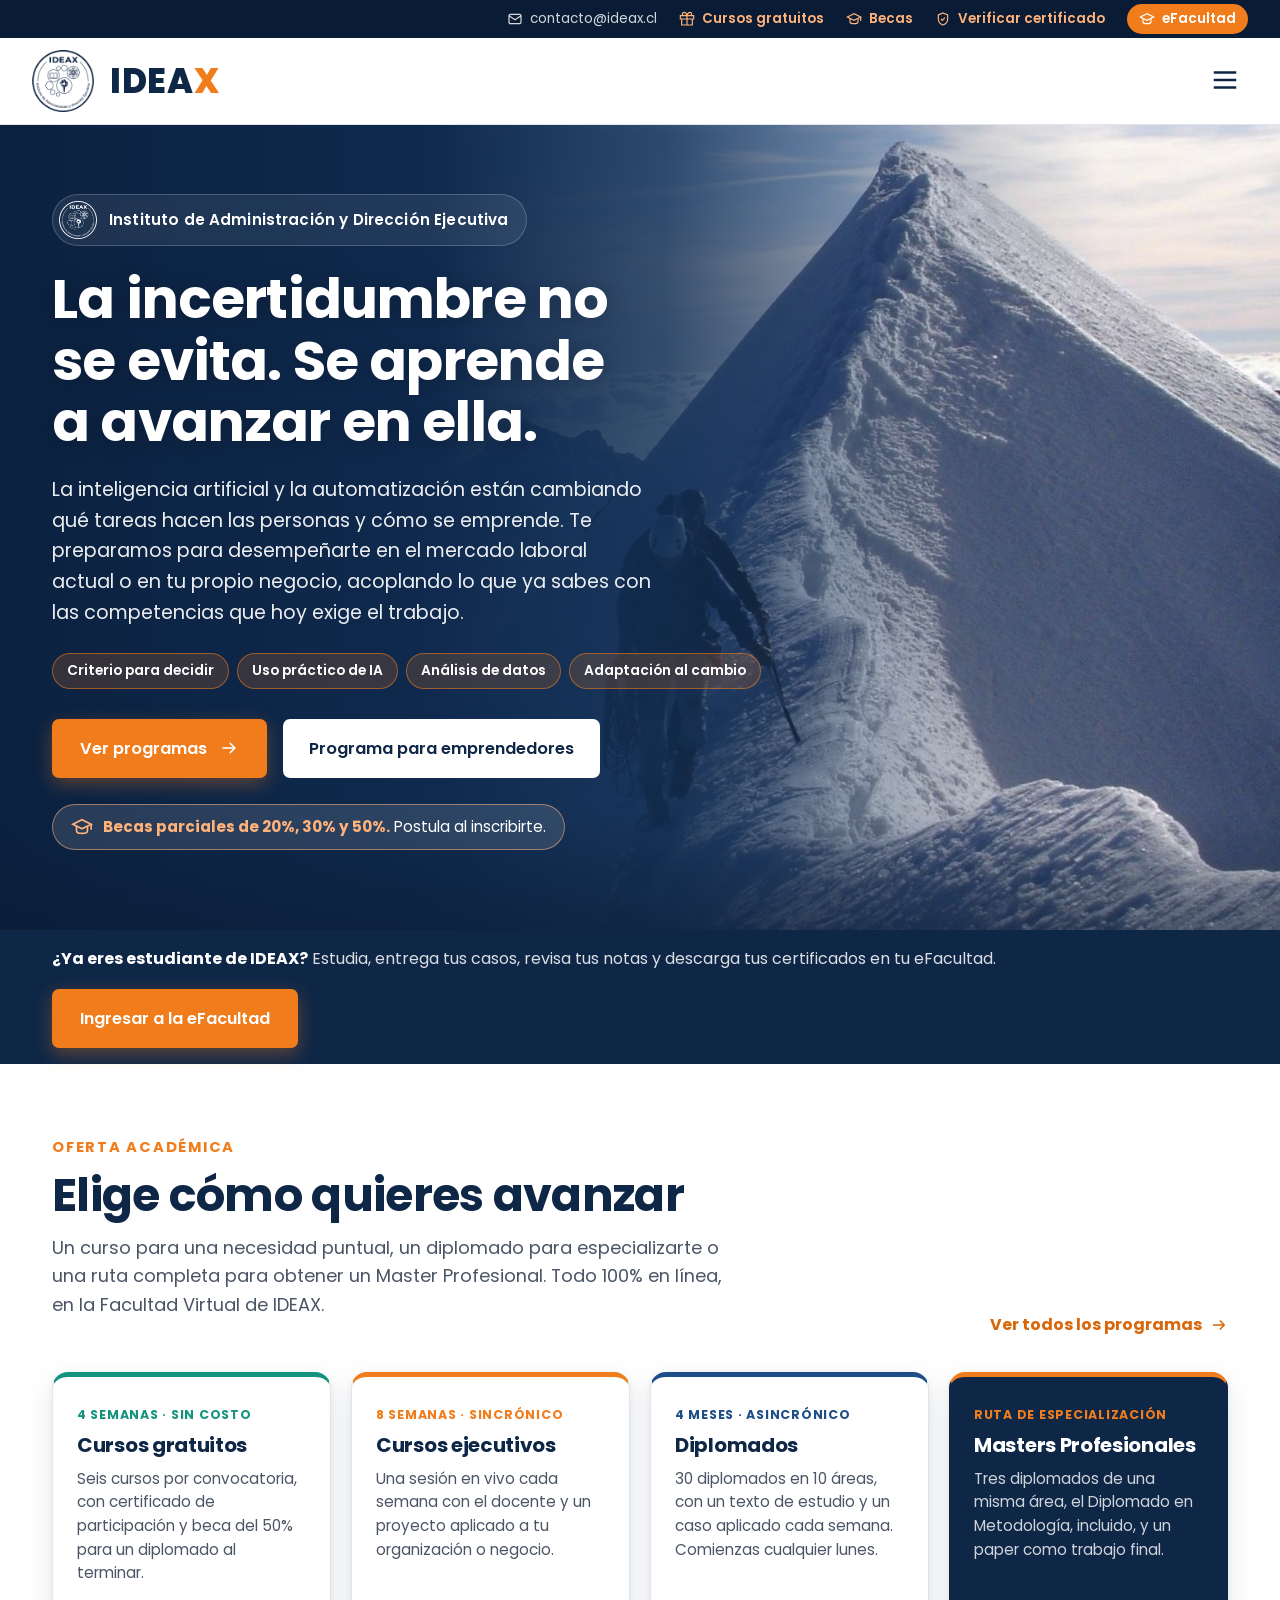
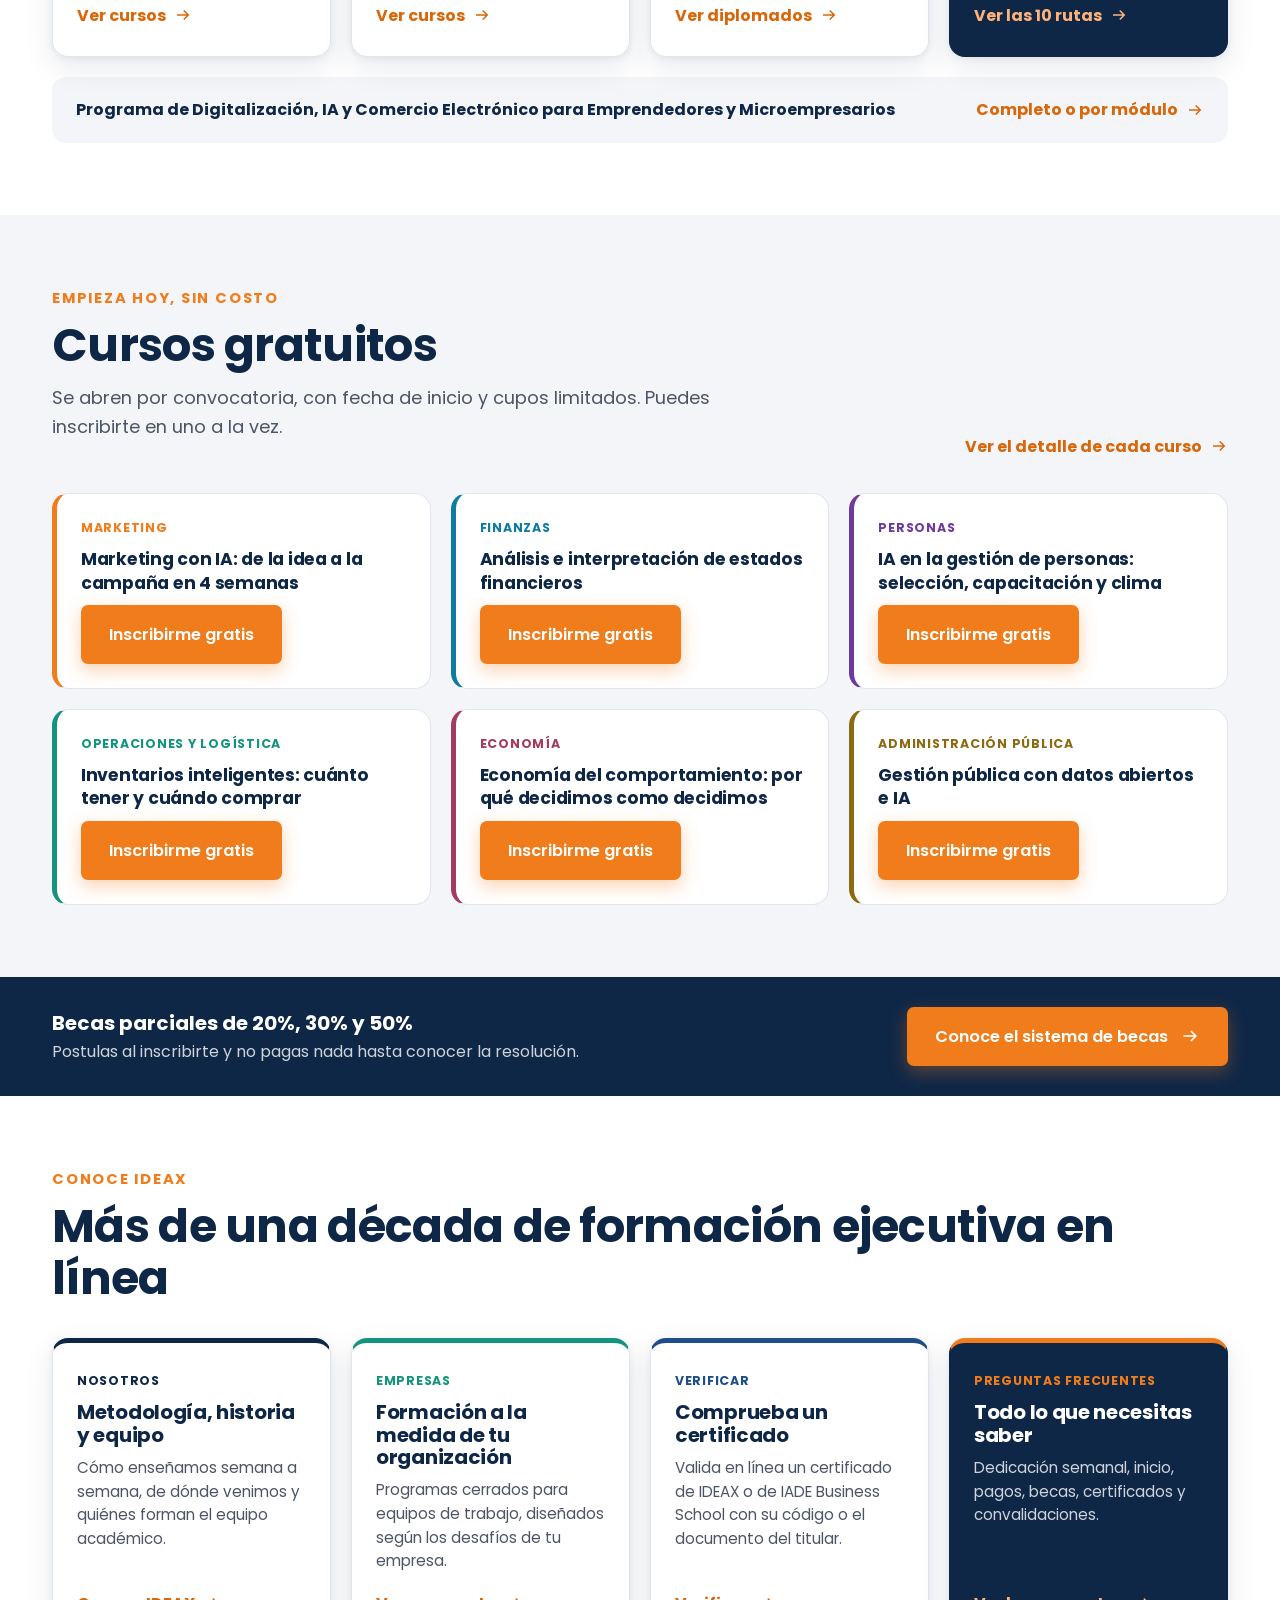
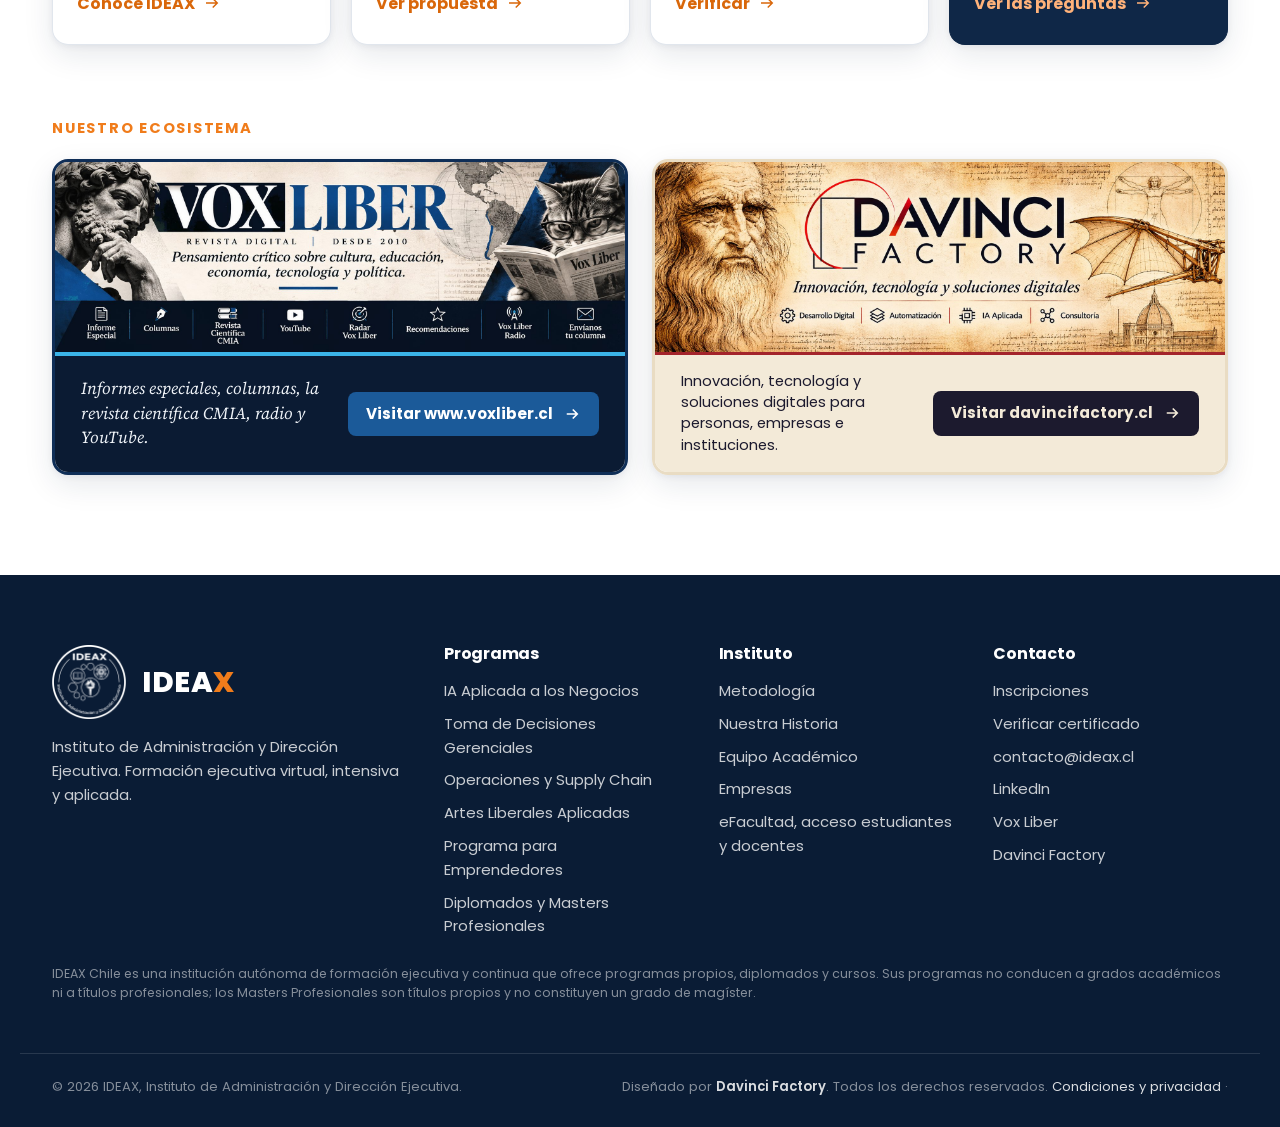
==== commit cfe20960: "Add files via upload" ====
--- a/index.html
+++ b/index.html
@@ -30,7 +30,11 @@
 <script>
 /* Enlaces antiguos (www.ideax.cl/#gratuitos, #inscripcion, etc.) llevan a las páginas nuevas */
 (function(){ var m={formatos:"programas/",diplomados:"programas/?f=diplomados",masters:"programas/?f=diplomados",becas:"programas/#becas",
-  gratuitos:"programas/?f=gratuitos",programas:"programas/?f=ejecutivos",emprendedores:"programas/?f=emprendedores",inscripcion:"inscripcion/"};
+  gratuitos:"programas/?f=gratuitos",programas:"programas/?f=ejecutivos",emprendedores:"programas/?f=emprendedores",inscripcion:"inscripcion/",
+  metodologia:"nosotros/#metodologia",historia:"nosotros/#historia",equipo:"nosotros/#equipo","clases-magistrales":"nosotros/#clases-magistrales",
+  naturaleza:"nosotros/#naturaleza",empresas:"empresas/",verificar:"verificar/",preguntas:"preguntas/"};
+  /* El QR de los certificados apunta a www.ideax.cl/?certificado=CODIGO */
+  if(/[?&]certificado=/.test(location.search)){ location.replace("verificar/" + location.search); return; }
   var h=(location.hash||"").slice(1); if(m[h]) location.replace(m[h] + (m[h].indexOf("#")<0 && location.search ? location.search : "")); })();
 </script>
 
@@ -42,7 +46,7 @@
     <a class="ocultar-movil" id="correo-barra" href="#"><svg viewBox="0 0 24 24" fill="none" stroke="currentColor" stroke-width="1.8"><rect x="3" y="5" width="18" height="14" rx="2"/><path d="M3 7l9 6 9-6"/></svg><span></span></a>
     <a class="destacar" href="programas/?f=gratuitos"><svg viewBox="0 0 24 24" fill="none" stroke="currentColor" stroke-width="1.8"><path d="M20 12v9H4v-9M2 7h20v5H2zM12 21V7M12 7H7.5a2.5 2.5 0 1 1 0-5C11 2 12 7 12 7zM12 7h4.5a2.5 2.5 0 1 0 0-5C13 2 12 7 12 7z"/></svg>Cursos gratuitos</a>
     <a class="destacar" href="programas/#becas"><svg viewBox="0 0 24 24" fill="none" stroke="currentColor" stroke-width="1.8"><path d="M2 9l10-5 10 5-10 5z"/><path d="M6 11v5c0 1.7 2.7 3 6 3s6-1.3 6-3v-5"/><path d="M22 9v6"/></svg>Becas</a>
-    <a class="destacar ocultar-movil" href="#verificar"><svg viewBox="0 0 24 24" fill="none" stroke="currentColor" stroke-width="1.8"><path d="M12 3l7 3v6c0 4.5-3 7.7-7 9-4-1.3-7-4.5-7-9V6z"/><path d="M9 12l2 2 4-4"/></svg>Verificar certificado</a>
+    <a class="destacar ocultar-movil" href="verificar/"><svg viewBox="0 0 24 24" fill="none" stroke="currentColor" stroke-width="1.8"><path d="M12 3l7 3v6c0 4.5-3 7.7-7 9-4-1.3-7-4.5-7-9V6z"/><path d="M9 12l2 2 4-4"/></svg>Verificar certificado</a>
     <a class="efac" href="efacultad/"><svg viewBox="0 0 24 24" fill="none" stroke="currentColor" stroke-width="1.8"><path d="M2 9l10-5 10 5-10 5z"/><path d="M6 11v5c0 1.7 2.7 3 6 3s6-1.3 6-3v-5"/></svg>eFacultad</a>
   </div>
 </div>
@@ -62,10 +66,9 @@
       <a class="enlace" href="programas/">Programas</a>
       <a class="enlace" href="programas/?f=diplomados">Diplomados</a>
       <a class="enlace" href="programas/?f=emprendedores">Emprendedores</a>
-      <a class="enlace" href="#metodologia">Metodología</a>
-      <a class="enlace" href="#historia">Nuestra Historia</a>
-      <a class="enlace" href="#equipo">Equipo Académico</a>
-      <a class="enlace" href="#empresas">Empresas</a>
+      <a class="enlace" href="nosotros/">Nosotros</a>
+      <a class="enlace" href="empresas/">Empresas</a>
+      <a class="enlace" href="preguntas/">Preguntas</a>
       <a class="btn btn-efac" href="efacultad/">eFacultad</a>
       <a class="btn btn-naranja" href="inscripcion/">Inscripciones
         <svg viewBox="0 0 24 24" fill="none" stroke="currentColor" stroke-width="2"><path d="M14 4h6v6M20 4l-9 9M18 14v5a1 1 0 0 1-1 1H5a1 1 0 0 1-1-1V7a1 1 0 0 1 1-1h5"/></svg>
@@ -225,257 +228,55 @@
 
 
 
-<!-- METODOLOGÍA -->
-<section class="seccion metodologia" id="metodologia">
-  <div class="contenedor">
-    <span class="ceja">Metodología de los cursos</span>
-    <h2 class="titulo">Aprender haciendo, semana a semana</h2>
-    <p class="bajada">Programas diseñados para profesionales que trabajan: una sesión en vivo ordena el avance y el resto se desarrolla a tu ritmo, con material concreto y entregables revisados por el docente.</p>
-
-    <span class="desliza">Desliza para ver más</span>
-    <div class="pasos">
-      <div class="paso revela">
-        <span class="num">01</span>
-        <span class="icono"><svg viewBox="0 0 24 24" fill="none" stroke="currentColor" stroke-width="1.6"><rect x="2.5" y="5" width="13" height="12" rx="2"/><path d="M15.5 10l6-3.5v11l-6-3.5"/></svg></span>
-        <h3>Sesión sincrónica</h3>
-        <p>Una clase en vivo por semana, con contenidos, casos reales y discusión con el grupo.</p>
+<!-- CONOCE IDEAX -->
+<section class="seccion vitrina" id="conoce">
+  <div class="contenedor">
+    <div class="vitrina-cabeza">
+      <div>
+        <span class="ceja">Conoce IDEAX</span>
+        <h2 class="titulo">Más de una década de formación ejecutiva en línea</h2>
       </div>
-      <div class="paso revela">
-        <span class="num">02</span>
-        <span class="icono"><svg viewBox="0 0 24 24" fill="none" stroke="currentColor" stroke-width="1.6"><path d="M4 19.5V5a2 2 0 0 1 2-2h13v18H6a2 2 0 0 1-2-1.5zM4 19.5A2 2 0 0 1 6 17.5h13"/></svg></span>
-        <h3>Trabajo autónomo</h3>
-        <p>Lecturas, cuadernos de trabajo y herramientas para aplicar lo visto a tu propia organización.</p>
-      </div>
-      <div class="paso revela">
-        <span class="num">03</span>
-        <span class="icono"><svg viewBox="0 0 24 24" fill="none" stroke="currentColor" stroke-width="1.6"><path d="M14 3H6a2 2 0 0 0-2 2v14a2 2 0 0 0 2 2h12a2 2 0 0 0 2-2V9z"/><path d="M14 3v6h6M9 14l2 2 4-4"/></svg></span>
-        <h3>Proyecto aplicado</h3>
-        <p>Cada semana un entregable concreto que construye el trabajo final del programa.</p>
-      </div>
-      <div class="paso revela">
-        <span class="num">04</span>
-        <span class="icono"><svg viewBox="0 0 24 24" fill="none" stroke="currentColor" stroke-width="1.6"><circle cx="12" cy="9" r="6"/><path d="M8.5 14l-2 7 5.5-3 5.5 3-2-7"/></svg></span>
-        <h3>Certificación IDEAX</h3>
-        <p>Al aprobar el trabajo final recibes el certificado de aprobación del programa.</p>
-      </div>
-    </div>
-
-    <div class="destacado-ia revela">
-      <span class="icono"><svg viewBox="0 0 24 24" fill="none" stroke="currentColor" stroke-width="1.6"><circle cx="12" cy="8" r="4"/><path d="M4 21c0-4 3.6-7 8-7s8 3 8 7"/></svg></span>
-      <div>
-        <h3>En IA Aplicada a los Negocios, una hora más cada semana</h3>
-        <p>Sesión personalizada con el docente para revisar tu proyecto, resolver problemas técnicos y avanzar hacia una versión funcional.</p>
-      </div>
-    </div>
-
-    <div class="clases-magistrales revela" id="clases-magistrales">
-      <span class="icono"><svg viewBox="0 0 24 24" fill="none" stroke="currentColor" stroke-width="1.6"><rect x="3" y="4" width="18" height="12" rx="2"/><path d="M8 20h8M12 16v4M10 8.5l4 2-4 2z"/></svg></span>
-      <div>
-        <small>Para todos los estudiantes de IDEAX</small>
-        <h3>Clases Magistrales mensuales</h3>
-        <p>Una vez al mes, una clase magistral en línea abierta a todos los estudiantes vigentes, sin costo adicional. El tema se elige según los diplomados y materias que se están cursando ese mes. Cada clase queda grabada y disponible en la Facultad Virtual durante 30 días.</p>
-      </div>
-      <ul>
-        <li><b>1</b>al mes</li>
-        <li><b>$0</b>para estudiantes</li>
-        <li><b>30 días</b>de grabación disponible</li>
-      </ul>
-    </div>
-  </div>
-</section>
-
-<!-- HISTORIA -->
-<section class="seccion" id="historia">
-  <div class="contenedor">
-    <div class="historia-grid">
-      <div class="historia-texto revela">
-        <span class="ceja">Nuestra historia</span>
-        <h2 class="titulo">Más de una década de formación ejecutiva en línea</h2>
-        <p class="bajada" style="margin-bottom:1em">IDEAX es la continuación de IADE Business School, escuela de negocios en línea fundada en Chile en 2013.</p>
-        <p>IADE se dedicó a la formación continua en ciencias económicas y empresariales, con programas en gestión, capital humano, economía y finanzas, marketing, operaciones y logística. Dictó Masters Profesionales como títulos propios, con tesis aplicada y tutoría docente, además de diplomados y cursos para estudiantes de Chile y Latinoamérica.</p>
-        <p>Hoy, como Instituto de Administración y Dirección Ejecutiva, IDEAX retoma esa experiencia con programas abiertos, virtuales y aplicados a los desafíos actuales de la gestión.</p>
-      </div>
-    </div>
-
-    <div class="hitos">
-      <div class="hito revela"><span class="punto"></span><div class="anio">2013</div><h4>Nace IADE Business School</h4><p>Escuela de negocios basada en metodologías pedagógicas en línea.</p></div>
-      <div class="hito revela"><span class="punto"></span><div class="anio">2018</div><h4>Masters Profesionales</h4><p>Títulos propios en MBA, Business &amp; Law, Capital Humano, Marketing, Finanzas, Logística, Prevención y Proyectos.</p></div>
-      <div class="hito revela"><span class="punto"></span><div class="anio">2020</div><h4>Cierre de un ciclo</h4><p>IADE concluye sus actividades después de siete años de formación.</p></div>
-      <div class="hito revela"><span class="punto"></span><div class="anio">Hoy</div><h4>IDEAX</h4><p>Cursos, diplomados y Masters Profesionales en la Facultad Virtual.</p></div>
-    </div>
-
-    <div class="paises revela">
-      <h4>Estudiantes de toda América y Europa</h4>
-      <div class="chips">
-        <span class="chip">Argentina</span><span class="chip">Bolivia</span><span class="chip">Brasil</span><span class="chip">Chile</span><span class="chip">Colombia</span><span class="chip">Ecuador</span><span class="chip">España</span><span class="chip">Paraguay</span><span class="chip">El Salvador</span><span class="chip">República Dominicana</span><span class="chip">México</span><span class="chip">Estados Unidos</span>
-      </div>
-      <h4>Desde empresas y organizaciones como</h4>
-      <div class="chips">
-        <span class="chip org">Walmart</span><span class="chip org">BBVA</span><span class="chip org">Samsung</span><span class="chip org">Ripley</span><span class="chip org">Cencosud</span><span class="chip org">Unilever</span><span class="chip org">Entel</span><span class="chip org">LATAM</span><span class="chip org">FedEx</span><span class="chip org">Codelco</span><span class="chip org">Tottus</span><span class="chip org">Santa Isabel</span><span class="chip org">Unimarc</span><span class="chip org">FLACSO Chile</span>
-      </div>
-    </div>
-
-    <div class="naturaleza" id="naturaleza">
-      <span class="icono"><svg viewBox="0 0 24 24" fill="none" stroke="currentColor" stroke-width="1.6"><path d="M12 3v18M5 21h14M7 7h10M7 7l-3 7a3 3 0 0 0 6 0zM17 7l-3 7a3 3 0 0 0 6 0z"/></svg></span>
-      <div>
-        <h3>Naturaleza institucional</h3>
-        <p><strong>IDEAX Chile, Instituto de Administración y Dirección Ejecutiva</strong>, es una institución autónoma dedicada a la formación ejecutiva y continua. Diseña y dicta sus propios programas para profesionales, directivos y emprendedores.</p>
-        
-        <p>IDEAX no es una universidad ni un instituto profesional, y sus programas no conducen a grados académicos ni a títulos profesionales. Al aprobar un programa se recibe un certificado emitido por IDEAX.</p>
-        <div class="aclaracion"><p><strong style="color:#7A3E0A">Masters Profesionales:</strong> los Masters Profesionales que dictó IADE Business School, y los que IDEAX pueda ofrecer en el futuro, son títulos propios orientados a la especialización profesional. No son un magíster ni equivalen a un grado académico universitario, y no habilitan por sí mismos para continuar estudios de doctorado.</p></div>
-      </div>
-    </div>
-  </div>
-</section>
-
-<!-- EQUIPO -->
-<section class="seccion papel" id="equipo">
-  <div class="contenedor">
-    <span class="ceja">Equipo académico</span>
-    <h2 class="titulo">Docencia con experiencia real</h2>
-    <p class="bajada">Académicos y profesionales con trayectoria en universidades y empresas de Chile y Latinoamérica.</p>
-
-    <div class="equipo revela">
-      <div class="equipo-foto"><img src="img/logo-ideax-blanco.png" alt=""></div>
-      <div class="equipo-cuerpo">
-        <h3>Luis Leyton-Johns</h3>
-        <div class="rol">Director Ejecutivo IDEAX</div>
-        <p>Candidato a doctor en Ciencias del Comportamiento por la Universitat Rovira i Virgili, Magíster en Administración Logística Estratégica por la Universidad Mayor e Ingeniero Comercial por la Universidad de Santiago de Chile. Ocupó cargos ejecutivos en D&amp;S, Empresas Carozzi y Revista Retailing, y suma más de 25 años de docencia universitaria en Chile, Bolivia y Brasil.</p>
-        <p>Diseña sus cursos con sistemas propios: simuladores de negocios, plataformas de seguimiento y casos construidos con datos reales del mercado chileno.</p>
-        <div class="credenciales">
-          <div class="credencial"><strong>+25 años</strong><span>de docencia universitaria</span></div>
-          <div class="credencial"><strong>Scopus y WoS</strong><span>publicaciones indexadas</span></div>
-          <div class="credencial"><strong>3 países</strong><span>Chile, Bolivia y Brasil</span></div>
-        </div>
-        <div class="redes">
-          <a class="red" href="https://www.linkedin.com/in/luis-leyton-johns" target="_blank" rel="noopener">LinkedIn</a>
-          <a class="red" href="https://orcid.org/0000-0002-4462-403X" target="_blank" rel="noopener">ORCID</a>
-          <a class="red" href="https://scholar.google.com/citations?user=QG5GtekAAAAJ" target="_blank" rel="noopener">Google Académico</a>
-        </div>
-      </div>
-    </div>
-
-    <h3 class="subtitulo-equipo">Cuerpo docente</h3>
-    <span class="desliza">Desliza para ver más</span>
-    <div class="docentes">
-      <article class="docente revela" style="--c:#F07C1B">
-        <div class="docente-cabeza"><span class="avatar" aria-hidden="true">JA</span><div><h4>Jhonny Atila Lijerón</h4><span class="area">Gestión Empresarial</span></div></div>
-        <p class="grado">Candidato a doctor en Administración de Empresas, Universidad de Castilla-La Mancha. Magíster en Ciencias Empresariales (UCLM) y en Finanzas Corporativas (UAGRM).</p>
-        <p class="bio">Ejecutivo, consultor y profesor universitario en instituciones públicas y privadas. Especialista en pymes, creación de empresas, empresa familiar y finanzas corporativas.</p>
-      </article>
-      <article class="docente revela" style="--c:#14947F">
-        <div class="docente-cabeza"><span class="avatar" aria-hidden="true">CM</span><div><h4>Carlos Morales Leiva</h4><span class="area">Administración y Logística</span></div></div>
-        <p class="grado">Magíster en Administración Logística Estratégica (Universidad Mayor) y en Educación Superior (Universidad Diego Portales). Ingeniero Informático.</p>
-        <p class="bio">Trayectoria en Hospital Clínico UC, Hogar de Cristo, Amway, Rhein, Grau S.A. y Sonangol Group, en logística, administración y sistemas de información.</p>
-      </article>
-      <article class="docente revela" style="--c:#6E3A9C">
-        <div class="docente-cabeza"><span class="avatar" aria-hidden="true">AR</span><div><h4>Ariel Rementería Piñones</h4><span class="area">Ciencias de la Información</span></div></div>
-        <p class="grado">Doctor en Ciencias de la Información, Universidad Complutense de Madrid. Magíster en Filosofía, Universidad de Santiago de Chile.</p>
-        <p class="bio">Académico de jornada completa en la Universidad de Santiago de Chile, con docencia e investigación en filosofía y ciencias de la información.</p>
-      </article>
-      <article class="docente revela" style="--c:#1D4E89">
-        <div class="docente-cabeza"><span class="avatar" aria-hidden="true">AC</span><div><h4>Antonio Carlos Ruótolo</h4><span class="area">Marketing e Investigación de Mercados</span></div></div>
-        <p class="grado">PhD en Comunicación Social, University of Missouri. MS, University of Iowa.</p>
-        <p class="bio">Académico en la Universidade Metodista de São Paulo y la Fundação Getulio Vargas. Fue gerente corporativo en Grupo Pão de Açúcar, director en Nielsen y director general de IPDM.</p>
-      </article>
-      <article class="docente revela" style="--c:#F07C1B">
-        <div class="docente-cabeza"><span class="avatar" aria-hidden="true">PS</span><div><h4>Patricia Salas Garrido</h4><span class="area">Capital Humano</span></div></div>
-        <p class="grado">Magíster en Administración de Empresas, Universidad de Santiago de Chile. Especialización en administración de personal, UNAM.</p>
-        <p class="bio">Consultora de empresas. Fue directora de Desarrollo del Factor Humano en SEDECAP, del gobierno del estado de Puebla, México.</p>
-      </article>
-      <article class="docente revela" style="--c:#14947F">
-        <div class="docente-cabeza"><span class="avatar" aria-hidden="true">VV</span><div><h4>Víctor Valencia Pozo</h4><span class="area">Dirección de Empresas</span></div></div>
-        <p class="grado">Candidato a doctor en Ciencias Empresariales, Universidad Autónoma de Madrid. MBA, ESADE. Ingeniero Comercial, Universidad de Santiago de Chile.</p>
-        <p class="bio">Cargos directivos en la Superintendencia de Isapres y la Fiscalía Nacional Económica. Docente en la Universidad Diego Portales y la Universidad de Santiago de Chile.</p>
-      </article>
-    </div>
-  </div>
-</section>
-
-<!-- EMPRESAS -->
-<section class="seccion empresas" id="empresas">
-  <div class="contenedor">
-    <div>
-      <span class="ceja">Empresas</span>
-      <h2 class="titulo">Formación a la medida de tu organización</h2>
-      <p class="bajada">Cualquiera de nuestros programas puede dictarse en forma cerrada para equipos de una misma empresa, trabajando sobre sus propios problemas y datos.</p>
-      <p style="margin-top:30px"><a class="btn btn-naranja" href="inscripcion/" data-preseleccion="empresa">Solicitar propuesta
-        <svg viewBox="0 0 24 24" fill="none" stroke="currentColor" stroke-width="2"><path d="M4 12h15M13 6l6 6-6 6"/></svg></a></p>
-    </div>
-    <div class="beneficios">
-      <div class="beneficio revela">
-        <span class="icono"><svg viewBox="0 0 24 24" fill="none" stroke="currentColor" stroke-width="1.7"><path d="M3 21h18M5 21V7l7-4 7 4v14M9 9h1M14 9h1M9 13h1M14 13h1M10 21v-4h4v4"/></svg></span>
-        <div><h4>Proyectos sobre tu empresa</h4><p>Cada equipo trabaja un problema real de la organización durante las 8 semanas.</p></div>
-      </div>
-      <div class="beneficio revela">
-        <span class="icono"><svg viewBox="0 0 24 24" fill="none" stroke="currentColor" stroke-width="1.7"><rect x="3" y="4.5" width="18" height="16" rx="2"/><path d="M3 9.5h18M8 2.5v4M16 2.5v4"/></svg></span>
-        <div><h4>Calendario a convenir</h4><p>Día y horario de la sesión en vivo según la disponibilidad de tu equipo.</p></div>
-      </div>
-      <div class="beneficio revela">
-        <span class="icono"><svg viewBox="0 0 24 24" fill="none" stroke="currentColor" stroke-width="1.7"><path d="M4 20V10M10 20V4M16 20v-7M22 20H2"/></svg></span>
-        <div><h4>Informe de resultados</h4><p>Avance y proyectos del grupo entregados a la jefatura que encargó el programa.</p></div>
-      </div>
-    </div>
-  </div>
-</section>
-
-<!-- VERIFICACIÓN -->
-<section class="seccion" id="verificar">
-  <div class="contenedor verifica-grid">
-    <div class="verifica-texto">
-      <span class="ceja">Verificación de certificados</span>
-      <h2 class="titulo">Comprueba la validez de un certificado</h2>
-      <p class="bajada" style="margin-bottom:1em">Instituciones, empleadores y ex estudiantes pueden confirmar en línea la autenticidad de los certificados emitidos por IDEAX y por IADE Business School.</p>
-      <p>Ingresa el código impreso en el certificado o el RUT / pasaporte de la persona titular. Por resguardo de la privacidad, el documento se muestra parcialmente.</p>
-      <div class="sellos-inst">
-        <div class="sello-inst"><span class="icono"><svg viewBox="0 0 24 24" fill="none" stroke="currentColor" stroke-width="1.6"><circle cx="12" cy="9" r="6"/><path d="M8.5 14l-2 7 5.5-3 5.5 3-2-7"/></svg></span><div><b>Certificados IDEAX</b><span>Programas ejecutivos y para emprendedores</span></div></div>
-        <div class="sello-inst"><span class="icono"><svg viewBox="0 0 24 24" fill="none" stroke="currentColor" stroke-width="1.6"><path d="M3 9l9-5 9 5-9 5z"/><path d="M7 11.5V16c0 1.5 2.2 3 5 3s5-1.5 5-3v-4.5M21 9v6"/></svg></span><div><b>Certificados IADE Business School</b><span>Masters Profesionales (títulos propios), diplomados y cursos, 2013 a 2020</span></div></div>
-      </div>
-    </div>
-    <div class="verifica-caja">
-      <div class="verifica-cabeza">
-        <span class="icono"><svg viewBox="0 0 24 24" fill="none" stroke="currentColor" stroke-width="1.8"><path d="M12 3l7 3v6c0 4.5-3 7.7-7 9-4-1.3-7-4.5-7-9V6z"/><path d="M9 12l2 2 4-4"/></svg></span>
-        <div><h3>Verificar certificado</h3><p>Búsqueda por código o por RUT / pasaporte</p></div>
-      </div>
-      <form class="verifica-form" id="form-verificar" novalidate>
-        <label for="v-dato" class="sr" style="position:absolute;left:-9999px">Código del certificado o RUT / pasaporte</label>
-        <input id="v-dato" name="dato" autocomplete="off" spellcheck="false" placeholder="Ej.: IDEAX-2026-00001 o 12.345.678-9">
-        <button class="btn btn-naranja" type="submit">Verificar</button>
-      </form>
-      <p class="verifica-ayuda">El RUT puede escribirse con o sin puntos y guion. También puedes ingresar el folio o el código de verificación de los certificados y constancias emitidos desde la eFacultad.</p>
-      <div class="verifica-resultado" id="v-resultado" aria-live="polite"></div>
-    </div>
-  </div>
-</section>
-
-<!-- PREGUNTAS -->
-<section class="seccion papel" id="preguntas">
-  <div class="contenedor faq-grid">
-    <div>
-      <span class="ceja">Preguntas frecuentes</span>
-      <h2 class="titulo">Todo lo que necesitas saber</h2>
-      <p class="bajada">Si tienes otra duda, escríbenos desde el formulario de inscripción.</p>
-    </div>
-    <div>
-      <details><summary>¿Cuánto tiempo necesito a la semana?</summary><p>En los diplomados, unas 6 horas semanales, que organizas a tu ritmo siempre que la entrega llegue en el plazo indicado. Si cursas varios diplomados en paralelo, la carga se suma. En los cursos ejecutivos, la sesión en vivo más el trabajo autónomo de la semana.</p></details>
-      <details><summary>¿Cuándo comienzo?</summary><p>Los diplomados y Masters Profesionales comienzan el primer lunes que esté al menos 7 días después de tu pago. Esa semana te permite leer el manual del estudiante y el primer cuaderno con calma. Los cursos ejecutivos comienzan en la fecha de su cohorte, indicada en el brochure.</p></details>
-      <details><summary>¿Qué pasa si no puedo asistir a una sesión en vivo de un curso?</summary><p>Cada sesión deja material de apoyo en la plataforma del curso, y debes completar igualmente el entregable de esa semana.</p></details>
-      <details><summary>¿Cómo pago el programa?</summary><p>En línea, a través de Mercado Pago, con tarjeta de débito, crédito o transferencia, y hasta en 12 cuotas a precio contado. Cada diplomado vale $240.000. Los cursos ejecutivos valen $135.000, salvo IA Aplicada a los Negocios, que vale $165.000, y el Master Profesional completo $865.000, con sus tres diplomados, el Diplomado en Metodología y el paper. Al inscribirte recibes por correo el brochure con el valor y el enlace de pago; una vez confirmado el pago, te llegan el manual del estudiante, el primer material de estudio y tu fecha de inicio.</p></details>
-      <details><summary>¿Cómo solicito una beca?</summary><p>Al inscribirte, marca la opción «Quiero postular a una beca parcial» en el formulario, elige el tramo de 20%, 30% o 50% y cuéntanos tus motivos; puedes adjuntar hasta tres documentos de respaldo en PDF o imagen. Tu inscripción queda en evaluación, sin cobro, y en un plazo de hasta dos días hábiles te enviamos la resolución con el enlace de pago por el valor que corresponda. En cada programa puedes ver la simulación de su valor con beca. Las becas aplican a diplomados, cursos ejecutivos y Masters Profesionales, no son acumulables con códigos de descuento y la información que entregas se trata en forma confidencial.</p></details>
-      <details><summary>¿Qué certificado recibo?</summary><p>Al aprobar el programa recibes un certificado de aprobación emitido por IDEAX, Instituto de Administración y Dirección Ejecutiva. IDEAX es una institución autónoma de formación ejecutiva y continua: sus programas no conducen a grados académicos ni a títulos profesionales.</p></details>
-      <details><summary>¿Un Master Profesional de IDEAX o de IADE es un magíster?</summary><p>No. Los Masters Profesionales son títulos propios de formación ejecutiva, orientados a la especialización y al desempeño profesional. No son un grado académico de magíster, que en Chile solo otorgan las universidades, y no habilitan por sí mismos para cursar un doctorado. Un Master Profesional de IDEAX se obtiene aprobando tres diplomados de una misma ruta, el Diplomado en Metodología y un paper evaluado por pares.</p></details>
-      <details class="faq-extra"><summary>¿Cuánto dura un Master Profesional?</summary><p>La ruta estándar, con un diplomado a la vez y el Diplomado en Metodología en paralelo a uno de ellos, toma 12 meses. En la ruta intensiva, con dos o más diplomados en paralelo y 12 o más horas semanales, puedes terminar desde 6 a 8 meses. La evaluación por pares del paper en la revista CMIA toma habitualmente entre 2 y 4 meses. El plazo máximo es de 18 meses, con posibilidad de prórroga y de congelamiento por fuerza mayor.</p></details>
-      <details class="faq-extra"><summary>¿Puedo convalidar un diplomado?</summary><p>Sí. Los diplomados aprobados son convalidables con otros programas de IDEAX: se convalidan si luego te inscribes en el Master Profesional que los incluye. Si ya pagaste el Diplomado en Metodología por separado, ese monto queda como saldo a favor para tu inscripción en el Master Profesional.</p></details>
-      <details class="faq-extra"><summary>¿Cómo me comunico con mi docente y con IDEAX?</summary><p>Toda consulta, académica o administrativa, se hace por la mensajería de la Facultad Virtual. Los mensajes se acumulan y recibes un resumen diario por correo, uno académico y otro administrativo; respondes por el mismo medio. Te respondemos en un plazo de hasta dos días hábiles, de lunes a viernes, de 9:00 a 18:00, hora de Chile continental. No atendemos consultas por WhatsApp.</p></details>
-      <details class="faq-extra"><summary>¿Qué son las Clases Magistrales?</summary><p>Una clase en línea al mes, abierta a todos los estudiantes vigentes de IDEAX y sin costo adicional. Su tema se elige según los programas que se están cursando ese mes. Queda grabada y disponible en la Facultad Virtual durante 30 días; la asistencia es voluntaria y no se evalúa.</p></details>
-      <details class="faq-extra"><summary>¿Puedo apostillar mi certificado?</summary><p>Sí, como servicio opcional con costo adicional. Lo solicitas desde la Facultad Virtual y te informamos el valor al momento de la solicitud.</p></details>
-      <details class="faq-extra"><summary>¿Cómo verifica una institución mi certificado?</summary><p>En la sección Verificación de certificados de este sitio, con el código impreso en el certificado o con tu RUT o pasaporte. También aplica a los certificados emitidos por IADE Business School entre 2013 y 2020.</p></details>
-      <details class="faq-extra"><summary>¿Necesito conocimientos previos?</summary><p>No se exigen requisitos formales. Cada programa entrega al inicio un material de nivelación con los conceptos que se usarán durante el programa.</p></details>
-      <details class="faq-extra"><summary>¿Debo pagar herramientas de inteligencia artificial?</summary><p>No. En IA Aplicada a los Negocios se trabaja con los tramos gratuitos de las herramientas disponibles.</p></details>
-      <button type="button" class="btn btn-noche ver-faq" id="ver-faq">Ver las 15 preguntas</button>
-    </div>
-  </div>
-</section>
+    </div>
+    <div class="vitrina-grilla">
+      <a class="vitrina-card" href="nosotros/" style="--c:#0F2747">
+        <small>Nosotros</small>
+        <h3>Metodología, historia y equipo</h3>
+        <p>Cómo enseñamos semana a semana, de dónde venimos y quiénes forman el equipo académico.</p>
+        <span>Conoce IDEAX <svg viewBox="0 0 24 24" fill="none" stroke="currentColor" stroke-width="2"><path d="M4 12h15M13 6l6 6-6 6"/></svg></span>
+      </a>
+      <a class="vitrina-card" href="empresas/" style="--c:#14947F">
+        <small>Empresas</small>
+        <h3>Formación a la medida de tu organización</h3>
+        <p>Programas cerrados para equipos de trabajo, diseñados según los desafíos de tu empresa.</p>
+        <span>Ver propuesta <svg viewBox="0 0 24 24" fill="none" stroke="currentColor" stroke-width="2"><path d="M4 12h15M13 6l6 6-6 6"/></svg></span>
+      </a>
+      <a class="vitrina-card" href="verificar/" style="--c:#1D4E89">
+        <small>Verificar</small>
+        <h3>Comprueba un certificado</h3>
+        <p>Valida en línea un certificado de IDEAX o de IADE Business School con su código o el documento del titular.</p>
+        <span>Verificar <svg viewBox="0 0 24 24" fill="none" stroke="currentColor" stroke-width="2"><path d="M4 12h15M13 6l6 6-6 6"/></svg></span>
+      </a>
+      <a class="vitrina-card oscura" href="preguntas/" style="--c:#F07C1B">
+        <small>Preguntas frecuentes</small>
+        <h3>Todo lo que necesitas saber</h3>
+        <p>Dedicación semanal, inicio, pagos, becas, certificados y convalidaciones.</p>
+        <span>Ver las preguntas <svg viewBox="0 0 24 24" fill="none" stroke="currentColor" stroke-width="2"><path d="M4 12h15M13 6l6 6-6 6"/></svg></span>
+      </a>
+    </div>
+  </div>
+</section>
+
+
+
+
+
+
+
+
+
+
+
+
 
 
 
@@ -518,10 +319,10 @@
     <div>
       <h4>Instituto</h4>
       <ul>
-        <li><a href="#metodologia">Metodología</a></li>
-        <li><a href="#historia">Nuestra Historia</a></li>
-        <li><a href="#equipo">Equipo Académico</a></li>
-        <li><a href="#empresas">Empresas</a></li>
+        <li><a href="nosotros/#metodologia">Metodología</a></li>
+        <li><a href="nosotros/#historia">Nuestra Historia</a></li>
+        <li><a href="nosotros/#equipo">Equipo Académico</a></li>
+        <li><a href="empresas/">Empresas</a></li>
         <li><a href="efacultad/">eFacultad, acceso estudiantes y docentes</a></li>
       </ul>
     </div>
@@ -529,7 +330,7 @@
       <h4>Contacto</h4>
       <ul>
         <li><a href="inscripcion/">Inscripciones</a></li>
-        <li><a href="#verificar">Verificar certificado</a></li>
+        <li><a href="verificar/">Verificar certificado</a></li>
         <li><a id="correo-pie" href="#"></a></li>
         <li><a href="https://www.linkedin.com/in/luis-leyton-johns" target="_blank" rel="noopener">LinkedIn</a></li>
         <li><a href="https://www.voxliber.cl/" target="_blank" rel="noopener">Vox Liber</a></li>
